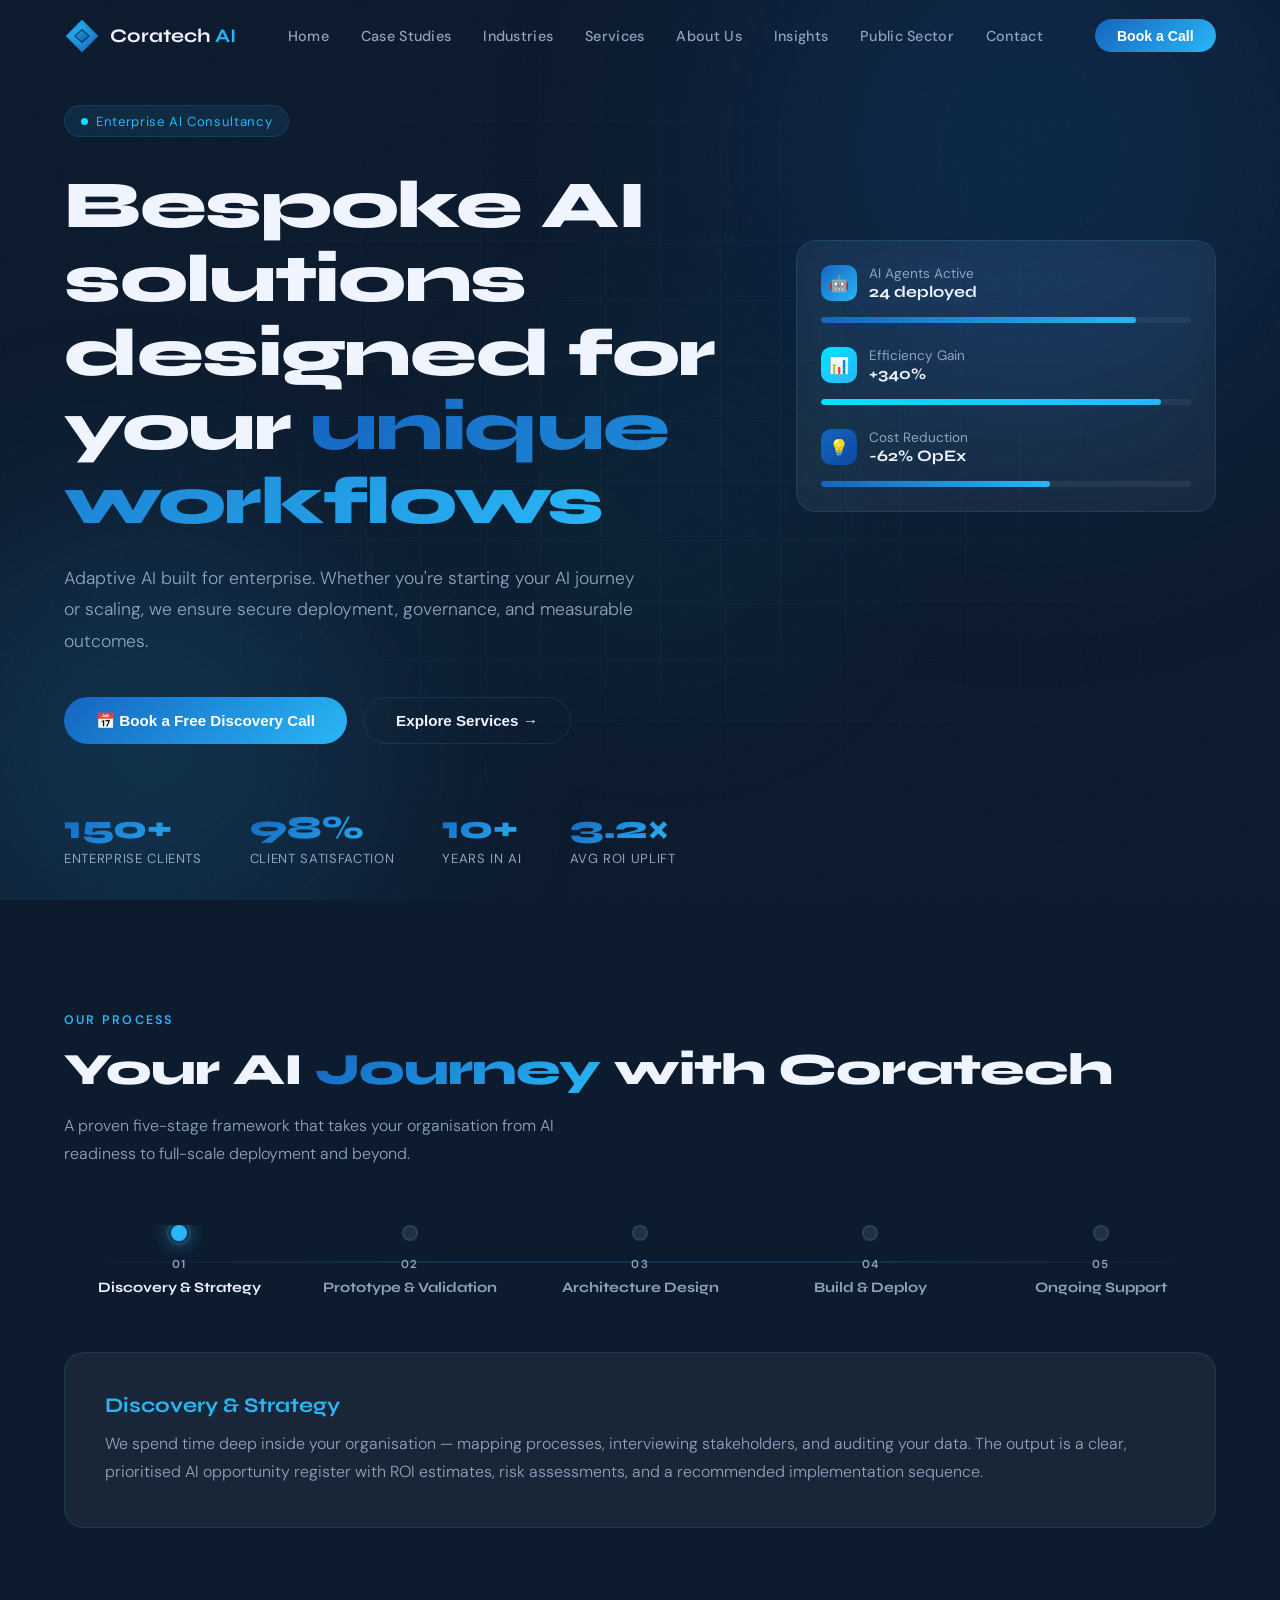
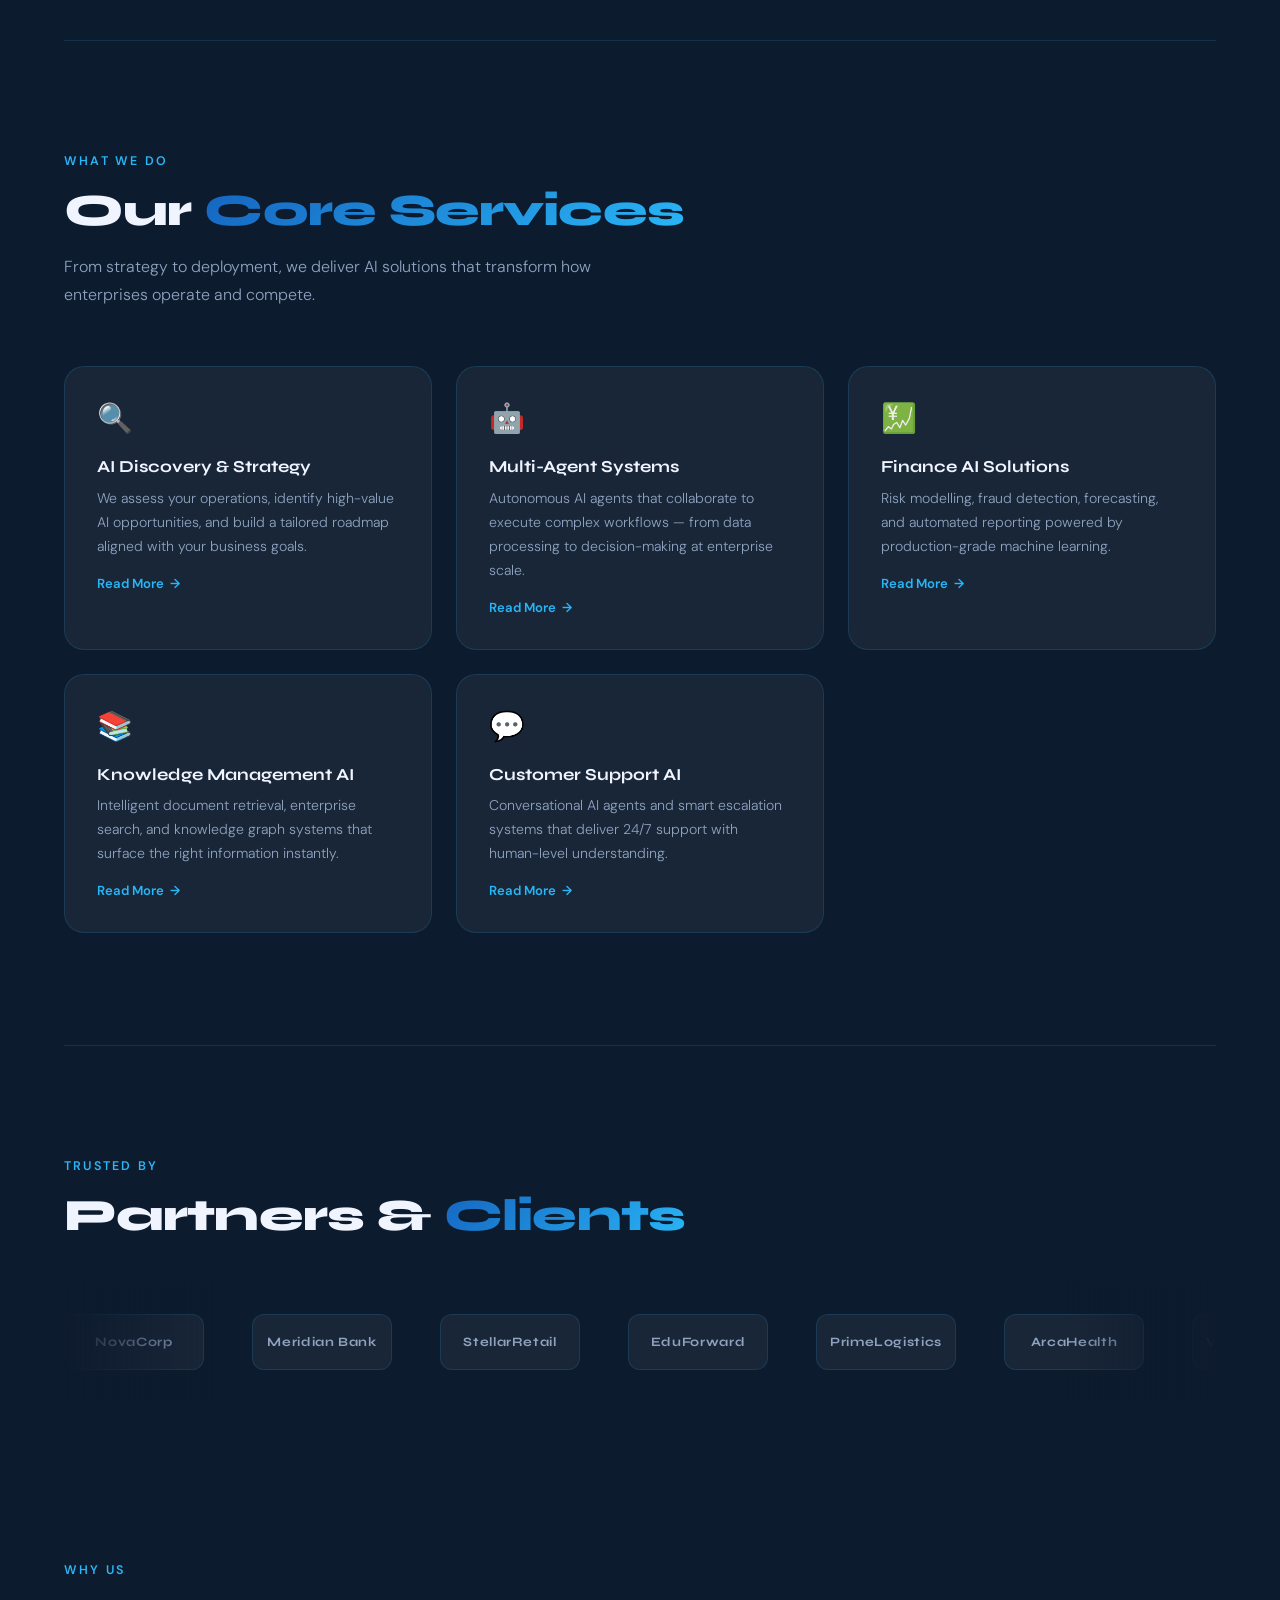
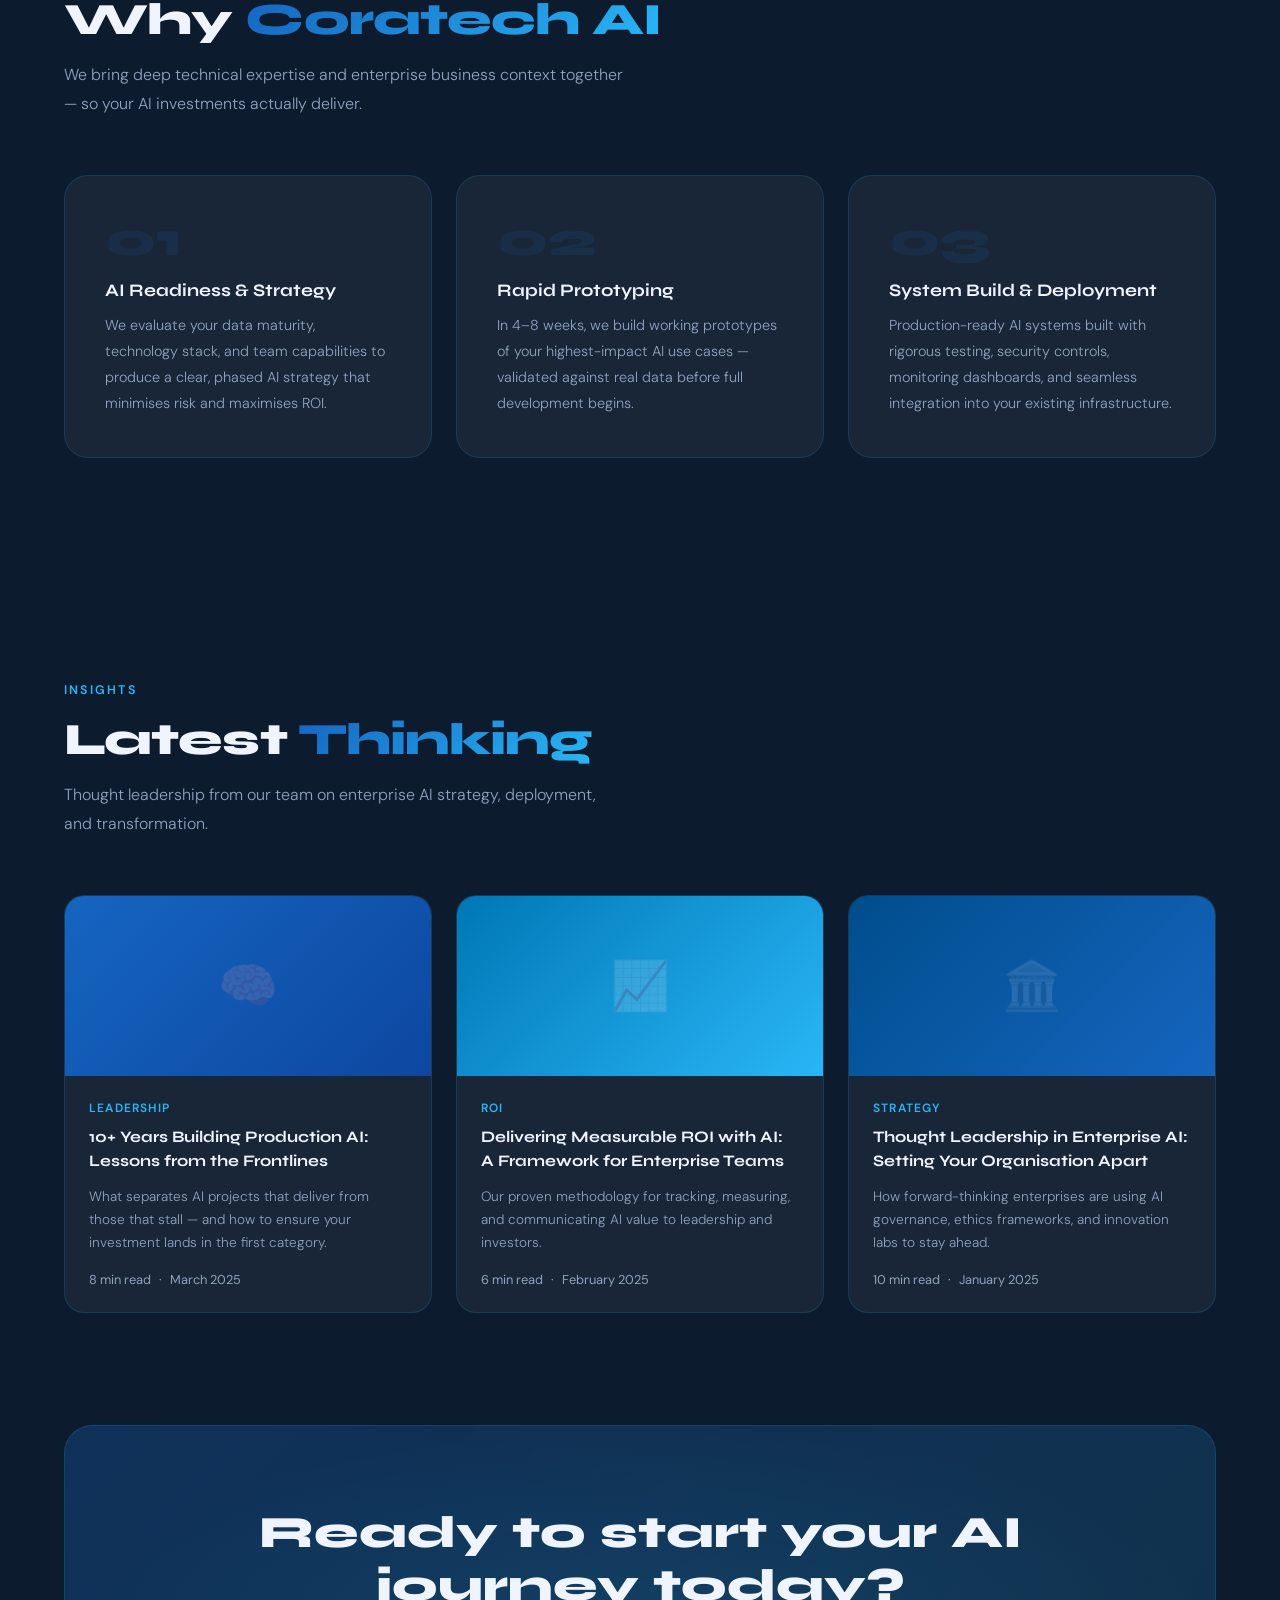
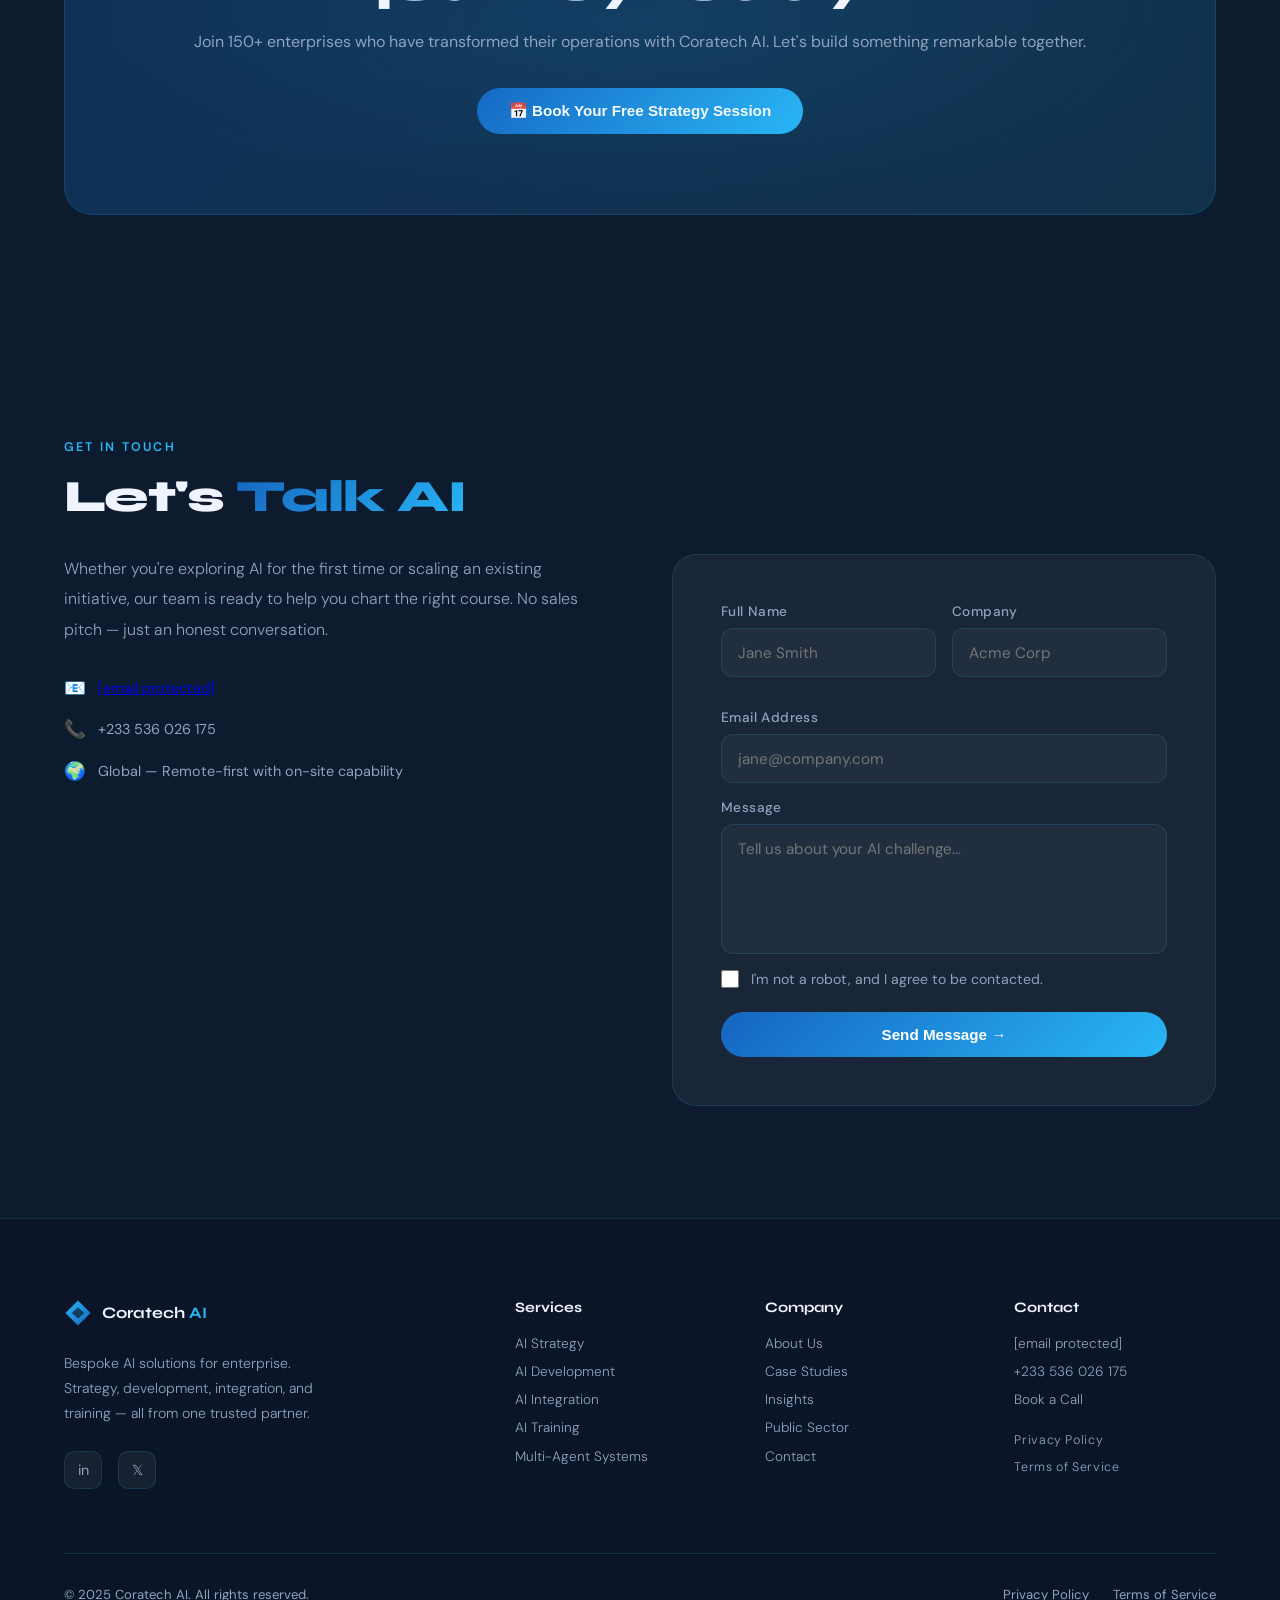
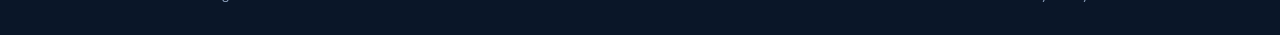
==== index.html @ 6e226aa5 "Add files via upload" ====
<!DOCTYPE html>
<html lang="en">
<head>
<meta charset="UTF-8"/>
<meta name="viewport" content="width=device-width, initial-scale=1.0"/>
<title>Coratech AI — Bespoke Enterprise AI Solutions</title>
<link rel="preconnect" href="https://fonts.googleapis.com"/>
<link href="https://fonts.googleapis.com/css2?family=Syne:wght@400;500;600;700;800&family=DM+Sans:wght@300;400;500;600&display=swap" rel="stylesheet"/>
<style>
:root{
  --navy:#0d1b2e;
  --navy2:#0a1628;
  --blue:#1565c0;
  --cyan:#29b6f6;
  --cyan2:#00e5ff;
  --white:#f0f4ff;
  --muted:#8fa3bf;
  --glass:rgba(255,255,255,0.05);
  --glass2:rgba(255,255,255,0.09);
  --border:rgba(41,182,246,0.15);
  --accent:#00e5ff;
  --grad:linear-gradient(135deg,#1565c0,#29b6f6);
}
*{margin:0;padding:0;box-sizing:border-box}
html{scroll-behavior:smooth}
body{background:var(--navy);color:var(--white);font-family:'DM Sans',sans-serif;overflow-x:hidden;}

/* NOISE OVERLAY */
body::before{content:'';position:fixed;inset:0;background-image:url("data:image/svg+xml,%3Csvg viewBox='0 0 256 256' xmlns='http://www.w3.org/2000/svg'%3E%3Cfilter id='noise'%3E%3CfeTurbulence type='fractalNoise' baseFrequency='0.9' numOctaves='4' stitchTiles='stitch'/%3E%3C/filter%3E%3Crect width='100%25' height='100%25' filter='url(%23noise)' opacity='0.03'/%3E%3C/svg%3E");pointer-events:none;z-index:0;opacity:.4}

/* NAV */
nav{position:fixed;top:0;left:0;right:0;z-index:1000;padding:0 5%;display:flex;align-items:center;justify-content:space-between;height:72px;transition:all .4s ease;border-bottom:1px solid transparent}
nav.scrolled{background:rgba(10,22,40,0.92);backdrop-filter:blur(20px);border-bottom-color:var(--border)}
.logo{display:flex;align-items:center;gap:10px;cursor:pointer;text-decoration:none}
.logo-diamond{width:36px;height:36px;position:relative}
.logo-diamond svg{width:100%;height:100%}
.logo-text{font-family:'Syne',sans-serif;font-size:1.2rem;font-weight:700;color:var(--white)}
.logo-text span{color:var(--cyan)}
.nav-links{display:flex;align-items:center;gap:2rem;list-style:none}
.nav-links a{color:var(--muted);text-decoration:none;font-size:.9rem;font-weight:500;letter-spacing:.02em;transition:color .2s;position:relative}
.nav-links a::after{content:'';position:absolute;bottom:-4px;left:0;width:0;height:1px;background:var(--cyan);transition:width .3s}
.nav-links a:hover{color:var(--white)}
.nav-links a:hover::after{width:100%}
.nav-cta{background:var(--grad);color:#fff;padding:.55rem 1.4rem;border-radius:100px;font-size:.88rem;font-weight:600;border:none;cursor:pointer;transition:all .3s;white-space:nowrap}
.nav-cta:hover{transform:translateY(-2px);box-shadow:0 8px 30px rgba(21,101,192,.5)}
.hamburger{display:none;flex-direction:column;gap:5px;cursor:pointer;padding:4px}
.hamburger span{display:block;width:22px;height:2px;background:var(--white);border-radius:2px;transition:.3s}
.mobile-menu{display:none;position:fixed;inset:0;background:var(--navy2);z-index:999;padding:100px 2rem 2rem;flex-direction:column;gap:1.5rem}
.mobile-menu.open{display:flex}
.mobile-menu a{color:var(--white);text-decoration:none;font-size:1.4rem;font-family:'Syne',sans-serif;font-weight:700;padding:.5rem 0;border-bottom:1px solid var(--border)}

/* PAGE SECTIONS */
.page{display:none;animation:fadeUp .5s ease forwards}
.page.active{display:block}
@keyframes fadeUp{from{opacity:0;transform:translateY(24px)}to{opacity:1;transform:translateY(0)}}

/* HERO */
.hero{min-height:100vh;display:flex;align-items:center;position:relative;overflow:hidden;padding:0 5%;padding-top:72px}
.hero-bg{position:absolute;inset:0;z-index:0}
.hero-orb{position:absolute;border-radius:50%;filter:blur(120px);opacity:.25;animation:drift 12s ease-in-out infinite alternate}
.hero-orb.o1{width:700px;height:700px;background:radial-gradient(circle,#1565c0,transparent);top:-200px;right:-100px;animation-delay:0s}
.hero-orb.o2{width:500px;height:500px;background:radial-gradient(circle,#29b6f6,transparent);bottom:-100px;left:-100px;animation-delay:-5s}
.hero-orb.o3{width:300px;height:300px;background:radial-gradient(circle,#00e5ff,transparent);top:40%;left:40%;animation-delay:-3s;opacity:.12}
@keyframes drift{0%{transform:translate(0,0) scale(1)}100%{transform:translate(30px,40px) scale(1.1)}}
.hero-grid{position:absolute;inset:0;background-image:linear-gradient(rgba(41,182,246,.04) 1px,transparent 1px),linear-gradient(90deg,rgba(41,182,246,.04) 1px,transparent 1px);background-size:60px 60px;mask-image:radial-gradient(ellipse at center,black 30%,transparent 80%)}
.hero-content{position:relative;z-index:1;max-width:760px}
.hero-badge{display:inline-flex;align-items:center;gap:.5rem;background:rgba(41,182,246,.1);border:1px solid var(--border);padding:.4rem 1rem;border-radius:100px;font-size:.82rem;color:var(--cyan);margin-bottom:2rem;letter-spacing:.05em}
.hero-badge-dot{width:7px;height:7px;background:var(--cyan2);border-radius:50%;animation:pulse 2s infinite}
@keyframes pulse{0%,100%{box-shadow:0 0 0 0 rgba(0,229,255,.4)}50%{box-shadow:0 0 0 6px rgba(0,229,255,0)}}
.hero h1{font-family:'Syne',sans-serif;font-size:clamp(2.4rem,5.5vw,4.2rem);font-weight:800;line-height:1.1;letter-spacing:-.02em;margin-bottom:1.5rem}
.hero h1 .hl{background:var(--grad);-webkit-background-clip:text;-webkit-text-fill-color:transparent;background-clip:text}
.hero p{font-size:1.1rem;color:var(--muted);line-height:1.8;max-width:580px;margin-bottom:2.5rem;font-weight:300}
.hero-btns{display:flex;gap:1rem;flex-wrap:wrap}
.btn-primary{background:var(--grad);color:#fff;padding:.85rem 2rem;border-radius:100px;font-size:.95rem;font-weight:600;border:none;cursor:pointer;transition:all .3s;display:inline-flex;align-items:center;gap:.5rem}
.btn-primary:hover{transform:translateY(-3px);box-shadow:0 12px 40px rgba(21,101,192,.5)}
.btn-secondary{background:transparent;color:var(--white);padding:.85rem 2rem;border-radius:100px;font-size:.95rem;font-weight:600;border:1px solid var(--border);cursor:pointer;transition:all .3s;display:inline-flex;align-items:center;gap:.5rem}
.btn-secondary:hover{background:var(--glass2);border-color:var(--cyan);transform:translateY(-3px)}
.hero-stats{display:flex;gap:3rem;margin-top:4rem;flex-wrap:wrap}
.stat{display:flex;flex-direction:column}
.stat-num{font-family:'Syne',sans-serif;font-size:2rem;font-weight:800;background:var(--grad);-webkit-background-clip:text;-webkit-text-fill-color:transparent;background-clip:text}
.stat-label{font-size:.82rem;color:var(--muted);letter-spacing:.05em;margin-top:.2rem}
.hero-visual{position:absolute;right:5%;top:50%;transform:translateY(-50%);width:420px;height:420px;z-index:1;display:none}
@media(min-width:1100px){.hero-visual{display:block}}
.hero-card{background:var(--glass);backdrop-filter:blur(20px);border:1px solid var(--border);border-radius:20px;padding:1.5rem;animation:float 6s ease-in-out infinite}
@keyframes float{0%,100%{transform:translateY(0)}50%{transform:translateY(-15px)}}
.hc-row{display:flex;align-items:center;gap:.75rem;margin-bottom:1rem}
.hc-icon{width:36px;height:36px;background:var(--grad);border-radius:10px;display:flex;align-items:center;justify-content:center;font-size:1rem;flex-shrink:0}
.hc-label{font-size:.85rem;color:var(--muted)}
.hc-value{font-family:'Syne',sans-serif;font-weight:700;font-size:1rem;color:var(--white)}
.hc-bar-wrap{background:rgba(255,255,255,.06);border-radius:100px;height:6px;margin-top:.5rem;overflow:hidden}
.hc-bar{height:100%;border-radius:100px;background:var(--grad);animation:barFill 2s ease forwards}
@keyframes barFill{from{width:0}to{width:var(--w)}}

/* SECTIONS */
section{padding:7rem 5%;position:relative;z-index:1}
.section-label{font-size:.78rem;letter-spacing:.18em;color:var(--cyan);text-transform:uppercase;margin-bottom:1rem;font-weight:600}
.section-title{font-family:'Syne',sans-serif;font-size:clamp(1.8rem,3.5vw,2.8rem);font-weight:800;letter-spacing:-.02em;line-height:1.15;margin-bottom:1rem}
.section-sub{color:var(--muted);font-size:1rem;max-width:560px;line-height:1.8;margin-bottom:3.5rem;font-weight:300}
.section-title .hl{background:var(--grad);-webkit-background-clip:text;-webkit-text-fill-color:transparent;background-clip:text}

/* ROADMAP */
.roadmap{overflow:hidden}
.roadmap-track{display:flex;gap:0;position:relative;overflow-x:auto;padding-bottom:1rem;scrollbar-width:none}
.roadmap-track::-webkit-scrollbar{display:none}
.roadmap-track::before{content:'';position:absolute;top:36px;left:0;right:0;height:2px;background:linear-gradient(90deg,transparent,var(--border),var(--border),transparent);z-index:0}
.rm-step{flex:1;min-width:180px;display:flex;flex-direction:column;align-items:center;cursor:pointer;position:relative;z-index:1;padding:0 .5rem}
.rm-dot{width:16px;height:16px;border-radius:50%;background:var(--glass2);border:2px solid var(--border);margin-bottom:1rem;transition:all .3s;position:relative}
.rm-dot::after{content:'';position:absolute;inset:-6px;border-radius:50%;border:1px solid transparent;transition:.3s}
.rm-step.active .rm-dot{background:var(--cyan);border-color:var(--cyan);box-shadow:0 0 20px var(--cyan)}
.rm-step.active .rm-dot::after{border-color:rgba(41,182,246,.3)}
.rm-num{font-size:.72rem;color:var(--muted);letter-spacing:.1em;margin-bottom:.4rem;font-weight:600}
.rm-title{font-family:'Syne',sans-serif;font-weight:700;font-size:.9rem;text-align:center;color:var(--muted);transition:.3s}
.rm-step.active .rm-title,.rm-step:hover .rm-title{color:var(--white)}
.rm-content{background:var(--glass);border:1px solid var(--border);border-radius:20px;padding:2.5rem;margin-top:2.5rem;backdrop-filter:blur(10px);animation:fadeUp .4s ease}
.rm-content h3{font-family:'Syne',sans-serif;font-size:1.3rem;font-weight:700;margin-bottom:.75rem;color:var(--cyan)}
.rm-content p{color:var(--muted);line-height:1.8;font-weight:300}

/* SERVICES GRID */
.services-grid{display:grid;grid-template-columns:repeat(auto-fill,minmax(280px,1fr));gap:1.5rem}
.svc-card{background:var(--glass);border:1px solid var(--border);border-radius:20px;padding:2rem;cursor:pointer;transition:all .4s;position:relative;overflow:hidden}
.svc-card::before{content:'';position:absolute;inset:0;background:var(--grad);opacity:0;transition:.4s;border-radius:20px}
.svc-card:hover{transform:translateY(-6px);border-color:var(--cyan)}
.svc-card:hover::before{opacity:.06}
.svc-icon{font-size:1.8rem;margin-bottom:1.2rem;display:block;position:relative;z-index:1}
.svc-card h3{font-family:'Syne',sans-serif;font-size:1.05rem;font-weight:700;margin-bottom:.6rem;position:relative;z-index:1}
.svc-card p{color:var(--muted);font-size:.88rem;line-height:1.7;position:relative;z-index:1;font-weight:300}
.svc-link{display:inline-flex;align-items:center;gap:.4rem;color:var(--cyan);font-size:.82rem;font-weight:600;margin-top:1rem;position:relative;z-index:1;cursor:pointer;transition:.2s}
.svc-link:hover{gap:.7rem}

/* CLIENTS SLIDER */
.clients-wrap{overflow:hidden;position:relative;padding:2rem 0}
.clients-wrap::before,.clients-wrap::after{content:'';position:absolute;top:0;bottom:0;width:150px;z-index:2}
.clients-wrap::before{left:0;background:linear-gradient(90deg,var(--navy),transparent)}
.clients-wrap::after{right:0;background:linear-gradient(-90deg,var(--navy),transparent)}
.clients-track{display:flex;gap:3rem;animation:slide 25s linear infinite;width:max-content}
.clients-track:hover{animation-play-state:paused}
.client-logo{display:flex;align-items:center;justify-content:center;width:140px;height:56px;background:var(--glass);border:1px solid var(--border);border-radius:12px;font-family:'Syne',sans-serif;font-size:.8rem;font-weight:700;color:var(--muted);letter-spacing:.05em;flex-shrink:0;transition:.3s;white-space:nowrap;padding:0 1rem}
.client-logo:hover{border-color:var(--cyan);color:var(--white)}
@keyframes slide{from{transform:translateX(0)}to{transform:translateX(-50%)}}

/* CARDS GRID */
.why-grid{display:grid;grid-template-columns:repeat(auto-fill,minmax(300px,1fr));gap:1.5rem}
.why-card{background:var(--glass);border:1px solid var(--border);border-radius:24px;padding:2.5rem;transition:all .4s;cursor:pointer;position:relative}
.why-card::after{content:'';position:absolute;bottom:0;left:2.5rem;right:2.5rem;height:2px;background:var(--grad);opacity:0;transition:.4s;border-radius:100px}
.why-card:hover{transform:translateY(-6px);border-color:rgba(41,182,246,.3)}
.why-card:hover::after{opacity:1}
.wc-num{font-family:'Syne',sans-serif;font-size:3rem;font-weight:800;opacity:.1;line-height:1;margin-bottom:1rem;background:var(--grad);-webkit-background-clip:text;-webkit-text-fill-color:transparent;background-clip:text}
.why-card h3{font-family:'Syne',sans-serif;font-size:1.1rem;font-weight:700;margin-bottom:.75rem}
.why-card p{color:var(--muted);font-size:.9rem;line-height:1.8;font-weight:300}

/* BLOG */
.blog-grid{display:grid;grid-template-columns:repeat(auto-fill,minmax(300px,1fr));gap:1.5rem}
.blog-card{background:var(--glass);border:1px solid var(--border);border-radius:20px;overflow:hidden;cursor:pointer;transition:all .4s}
.blog-card:hover{transform:translateY(-6px);border-color:rgba(41,182,246,.3)}
.blog-img{height:180px;background:var(--grad);position:relative;overflow:hidden}
.blog-img-overlay{position:absolute;inset:0;display:flex;align-items:center;justify-content:center;font-size:3rem;opacity:.15}
.blog-body{padding:1.5rem}
.blog-tag{font-size:.75rem;color:var(--cyan);letter-spacing:.1em;text-transform:uppercase;font-weight:600;margin-bottom:.6rem;display:block}
.blog-card h3{font-family:'Syne',sans-serif;font-size:1rem;font-weight:700;line-height:1.5;margin-bottom:.75rem}
.blog-card p{color:var(--muted);font-size:.85rem;line-height:1.7;font-weight:300}
.blog-meta{display:flex;align-items:center;gap:.5rem;margin-top:1rem;font-size:.8rem;color:var(--muted)}

/* CTA BAND */
.cta-band{background:linear-gradient(135deg,rgba(21,101,192,.3),rgba(41,182,246,.15));border:1px solid var(--border);border-radius:28px;padding:5rem 4rem;text-align:center;position:relative;overflow:hidden;margin:0 5% 7rem}
.cta-band::before{content:'';position:absolute;inset:0;background:radial-gradient(ellipse at 50% 50%,rgba(41,182,246,.1),transparent 70%)}
.cta-band h2{font-family:'Syne',sans-serif;font-size:clamp(1.8rem,3.5vw,2.8rem);font-weight:800;margin-bottom:1rem;position:relative;z-index:1}
.cta-band p{color:var(--muted);margin-bottom:2rem;font-size:1rem;line-height:1.8;position:relative;z-index:1}

/* CONTACT FORM */
.form-wrap{background:var(--glass);border:1px solid var(--border);border-radius:24px;padding:3rem;backdrop-filter:blur(10px);max-width:640px}
.form-row{display:grid;grid-template-columns:1fr 1fr;gap:1rem;margin-bottom:1rem}
.form-group{display:flex;flex-direction:column;gap:.5rem;margin-bottom:1rem}
.form-group label{font-size:.85rem;color:var(--muted);font-weight:500;letter-spacing:.03em}
.form-group input,.form-group textarea,.form-group select{background:rgba(255,255,255,.04);border:1px solid var(--border);border-radius:12px;padding:.85rem 1rem;color:var(--white);font-family:'DM Sans',sans-serif;font-size:.95rem;transition:.3s;outline:none;resize:none}
.form-group input:focus,.form-group textarea:focus,.form-group select:focus{border-color:var(--cyan);background:rgba(41,182,246,.05);box-shadow:0 0 0 4px rgba(41,182,246,.08)}
.form-group textarea{min-height:130px}
.checkbox-row{display:flex;align-items:center;gap:.75rem;margin-bottom:1.5rem}
.checkbox-row input{width:18px;height:18px;accent-color:var(--cyan);cursor:pointer}
.checkbox-row label{font-size:.88rem;color:var(--muted);cursor:pointer}
.form-success{display:none;background:rgba(0,229,255,.1);border:1px solid var(--cyan2);border-radius:12px;padding:1.5rem;text-align:center;color:var(--cyan2);font-weight:600;margin-top:1rem;animation:fadeUp .4s ease}

/* MODAL */
.modal-overlay{position:fixed;inset:0;background:rgba(0,0,0,.75);backdrop-filter:blur(8px);z-index:2000;display:none;align-items:center;justify-content:center;padding:1rem}
.modal-overlay.open{display:flex}
.modal{background:var(--navy2);border:1px solid var(--border);border-radius:28px;padding:3rem;max-width:520px;width:100%;position:relative;max-height:90vh;overflow-y:auto}
.modal-close{position:absolute;top:1.5rem;right:1.5rem;background:var(--glass);border:1px solid var(--border);width:36px;height:36px;border-radius:50%;display:flex;align-items:center;justify-content:center;cursor:pointer;font-size:1.1rem;color:var(--muted);transition:.2s}
.modal-close:hover{color:var(--white);border-color:var(--cyan)}
.modal h2{font-family:'Syne',sans-serif;font-size:1.6rem;font-weight:800;margin-bottom:.5rem}
.modal p{color:var(--muted);font-size:.9rem;margin-bottom:2rem;line-height:1.7}
.booking-types{display:grid;grid-template-columns:repeat(3,1fr);gap:.75rem;margin-bottom:2rem}
.booking-type{background:var(--glass);border:1px solid var(--border);border-radius:14px;padding:1.2rem;cursor:pointer;text-align:center;transition:.3s}
.booking-type.selected{border-color:var(--cyan);background:rgba(41,182,246,.1)}
.booking-type h4{font-family:'Syne',sans-serif;font-size:.85rem;font-weight:700;margin-bottom:.3rem}
.booking-type span{font-size:.75rem;color:var(--cyan);font-weight:600}
.cal-grid{display:grid;grid-template-columns:repeat(7,1fr);gap:.4rem;margin-bottom:1.5rem}
.cal-day-name{font-size:.72rem;color:var(--muted);text-align:center;padding:.3rem;letter-spacing:.05em;font-weight:600}
.cal-day{width:100%;aspect-ratio:1;border-radius:8px;background:var(--glass);border:1px solid transparent;display:flex;align-items:center;justify-content:center;font-size:.82rem;cursor:pointer;transition:.3s;font-weight:500}
.cal-day:not(.empty):hover{border-color:var(--cyan);color:var(--cyan)}
.cal-day.selected{background:var(--cyan);color:var(--navy);font-weight:700;border-color:var(--cyan)}
.cal-day.empty{background:transparent;cursor:default}
.cal-day.past{opacity:.25;cursor:not-allowed}
.time-slots{display:grid;grid-template-columns:repeat(3,1fr);gap:.5rem;margin-bottom:1.5rem}
.time-slot{background:var(--glass);border:1px solid var(--border);border-radius:8px;padding:.6rem;text-align:center;font-size:.82rem;cursor:pointer;transition:.3s;font-weight:500}
.time-slot:hover{border-color:var(--cyan);color:var(--cyan)}
.time-slot.selected{background:var(--cyan);color:var(--navy);font-weight:700;border-color:var(--cyan)}
.booking-confirm{display:none;text-align:center;padding:2rem 0}
.booking-confirm .check{font-size:3.5rem;margin-bottom:1rem}
.booking-confirm h3{font-family:'Syne',sans-serif;font-size:1.4rem;font-weight:800;margin-bottom:.75rem;color:var(--cyan)}
.booking-confirm p{color:var(--muted);line-height:1.8;font-size:.9rem}

/* FOOTER */
footer{background:var(--navy2);border-top:1px solid var(--border);padding:5rem 5% 2rem}
.footer-grid{display:grid;grid-template-columns:2fr 1fr 1fr 1fr;gap:3rem;margin-bottom:4rem}
.footer-brand p{color:var(--muted);font-size:.88rem;line-height:1.8;margin-top:1rem;max-width:280px;font-weight:300}
.footer-col h4{font-family:'Syne',sans-serif;font-size:.9rem;font-weight:700;margin-bottom:1.2rem;color:var(--white)}
.footer-col a{display:block;color:var(--muted);text-decoration:none;font-size:.85rem;margin-bottom:.7rem;transition:.2s;font-weight:300}
.footer-col a:hover{color:var(--cyan)}
.footer-bottom{border-top:1px solid var(--border);padding-top:2rem;display:flex;justify-content:space-between;align-items:center;flex-wrap:wrap;gap:1rem}
.footer-bottom p{color:var(--muted);font-size:.82rem}
.social-links{display:flex;gap:1rem}
.social-link{width:38px;height:38px;background:var(--glass);border:1px solid var(--border);border-radius:10px;display:flex;align-items:center;justify-content:center;color:var(--muted);text-decoration:none;font-size:.9rem;transition:.3s}
.social-link:hover{border-color:var(--cyan);color:var(--cyan);transform:translateY(-3px)}

/* PAGE HEADERS */
.page-header{padding:9rem 5% 5rem;position:relative;overflow:hidden;border-bottom:1px solid var(--border)}
.page-header::before{content:'';position:absolute;inset:0;background:radial-gradient(ellipse at top left,rgba(21,101,192,.25),transparent 60%)}
.page-header h1{font-family:'Syne',sans-serif;font-size:clamp(2rem,5vw,3.5rem);font-weight:800;letter-spacing:-.02em;position:relative;z-index:1;margin-bottom:1rem}
.page-header p{color:var(--muted);font-size:1.05rem;line-height:1.8;max-width:580px;position:relative;z-index:1;font-weight:300}

/* INDUSTRIES */
.industries-grid{display:grid;grid-template-columns:repeat(auto-fill,minmax(260px,1fr));gap:1.5rem;padding:5rem 5%}
.industry-card{background:var(--glass);border:1px solid var(--border);border-radius:20px;padding:2rem;cursor:pointer;transition:.4s;position:relative;overflow:hidden}
.industry-card:hover{transform:translateY(-6px);border-color:rgba(41,182,246,.35)}
.industry-card .ind-icon{font-size:2.2rem;margin-bottom:1rem;display:block}
.industry-card h3{font-family:'Syne',sans-serif;font-size:1rem;font-weight:700;margin-bottom:.5rem}
.industry-card p{color:var(--muted);font-size:.85rem;line-height:1.6;font-weight:300}
.industry-detail{padding:0 5% 5rem;display:none;animation:fadeUp .4s ease}
.industry-detail.active{display:block}
.industry-detail h2{font-family:'Syne',sans-serif;font-size:clamp(1.6rem,3vw,2.2rem);font-weight:800;margin-bottom:1.5rem}
.use-cases{display:grid;grid-template-columns:repeat(auto-fill,minmax(240px,1fr));gap:1rem;margin-bottom:2.5rem}
.use-case{background:var(--glass);border:1px solid var(--border);border-radius:14px;padding:1.5rem}
.use-case h4{font-family:'Syne',sans-serif;font-size:.9rem;font-weight:700;margin-bottom:.5rem;color:var(--cyan)}
.use-case p{color:var(--muted);font-size:.82rem;line-height:1.6;font-weight:300}
.benefits{display:grid;grid-template-columns:repeat(3,1fr);gap:1rem;margin-top:2rem}
.benefit{background:rgba(41,182,246,.07);border:1px solid var(--border);border-radius:14px;padding:1.5rem;text-align:center}
.benefit .b-icon{font-size:1.5rem;margin-bottom:.6rem}
.benefit h4{font-family:'Syne',sans-serif;font-size:.88rem;font-weight:700;margin-bottom:.4rem}
.benefit p{color:var(--muted);font-size:.8rem;font-weight:300}

/* CASE STUDIES */
.cs-list{padding:5rem 5%}
.cs-card{background:var(--glass);border:1px solid var(--border);border-radius:24px;padding:3rem;margin-bottom:2rem;transition:.4s}
.cs-card:hover{border-color:rgba(41,182,246,.3);transform:translateX(4px)}
.cs-num{font-family:'Syne',sans-serif;font-size:.8rem;color:var(--cyan);font-weight:600;letter-spacing:.15em;text-transform:uppercase;margin-bottom:1rem;display:block}
.cs-card h3{font-family:'Syne',sans-serif;font-size:1.4rem;font-weight:800;margin-bottom:2rem}
.cs-sections{display:grid;grid-template-columns:repeat(3,1fr);gap:2rem}
.cs-section h4{font-size:.78rem;color:var(--cyan);letter-spacing:.15em;text-transform:uppercase;font-weight:600;margin-bottom:.5rem}
.cs-section p{color:var(--muted);font-size:.88rem;line-height:1.7;font-weight:300}
.cs-result{font-family:'Syne',sans-serif;font-size:1rem;font-weight:700;color:var(--white)}

/* SERVICES PAGE */
.services-list{padding:5rem 5%}
.service-detail{background:var(--glass);border:1px solid var(--border);border-radius:24px;padding:3rem;margin-bottom:2rem;transition:.4s;display:grid;grid-template-columns:1fr 1fr;gap:3rem;align-items:start}
.service-detail:hover{border-color:rgba(41,182,246,.3)}
.service-detail-left .sd-num{font-size:.8rem;color:var(--cyan);letter-spacing:.15em;font-weight:600;display:block;margin-bottom:.75rem}
.service-detail-left h3{font-family:'Syne',sans-serif;font-size:1.6rem;font-weight:800;margin-bottom:1rem}
.service-detail-left p{color:var(--muted);font-size:.9rem;line-height:1.8;font-weight:300}
.service-features{list-style:none;display:flex;flex-direction:column;gap:.75rem}
.service-features li{display:flex;align-items:flex-start;gap:.75rem;color:var(--muted);font-size:.88rem;font-weight:300}
.service-features li::before{content:'→';color:var(--cyan);flex-shrink:0;font-size:.9rem;margin-top:.05rem}

/* ABOUT */
.about-content{padding:5rem 5%}
.about-grid{display:grid;grid-template-columns:1fr 1fr;gap:5rem;margin-bottom:5rem}
.about-grid p{color:var(--muted);line-height:1.9;font-size:.95rem;font-weight:300;margin-bottom:1.5rem}
.mission-vision{display:grid;grid-template-columns:1fr 1fr;gap:1.5rem;margin-bottom:3rem}
.mv-card{background:var(--glass);border:1px solid var(--border);border-radius:20px;padding:2.5rem}
.mv-card h3{font-family:'Syne',sans-serif;font-size:1.1rem;font-weight:700;margin-bottom:.75rem;color:var(--cyan)}
.mv-card p{color:var(--muted);font-size:.9rem;line-height:1.8;font-weight:300}
.team-grid{display:grid;grid-template-columns:repeat(auto-fill,minmax(220px,1fr));gap:1.5rem}
.team-card{background:var(--glass);border:1px solid var(--border);border-radius:20px;padding:2rem;text-align:center;transition:.4s}
.team-card:hover{transform:translateY(-6px);border-color:rgba(41,182,246,.3)}
.team-avatar{width:72px;height:72px;border-radius:50%;background:var(--grad);margin:0 auto 1rem;display:flex;align-items:center;justify-content:center;font-family:'Syne',sans-serif;font-size:1.3rem;font-weight:800}
.team-card h4{font-family:'Syne',sans-serif;font-size:.95rem;font-weight:700;margin-bottom:.25rem}
.team-card span{font-size:.8rem;color:var(--cyan);font-weight:500}

/* INSIGHTS PAGE */
.insights-content{padding:5rem 5%}
.insight-card{background:var(--glass);border:1px solid var(--border);border-radius:20px;overflow:hidden;cursor:pointer;transition:.4s;display:grid;grid-template-columns:300px 1fr;margin-bottom:2rem;align-items:stretch}
.insight-card:hover{border-color:rgba(41,182,246,.3);transform:translateX(4px)}
.insight-img{background:var(--grad);display:flex;align-items:center;justify-content:center;font-size:3.5rem;opacity:.4;min-height:160px}
.insight-body{padding:2rem}
.insight-body .tag{font-size:.75rem;color:var(--cyan);letter-spacing:.1em;text-transform:uppercase;font-weight:600;margin-bottom:.6rem;display:block}
.insight-body h3{font-family:'Syne',sans-serif;font-size:1.2rem;font-weight:700;margin-bottom:.75rem}
.insight-body p{color:var(--muted);font-size:.88rem;line-height:1.7;font-weight:300}
.insight-meta{display:flex;align-items:center;gap:1.5rem;margin-top:1.5rem;font-size:.82rem;color:var(--muted)}

/* PUBLIC SECTOR */
.ps-content{padding:5rem 5%}
.ps-grid{display:grid;grid-template-columns:repeat(auto-fill,minmax(280px,1fr));gap:1.5rem;margin-bottom:4rem}
.ps-card{background:var(--glass);border:1px solid var(--border);border-radius:20px;padding:2rem;transition:.4s}
.ps-card:hover{border-color:rgba(41,182,246,.3);transform:translateY(-6px)}
.ps-card .ps-icon{font-size:1.8rem;margin-bottom:1rem}
.ps-card h3{font-family:'Syne',sans-serif;font-size:1rem;font-weight:700;margin-bottom:.6rem}
.ps-card p{color:var(--muted);font-size:.85rem;line-height:1.7;font-weight:300}

/* SCROLL ANIMATIONS */
.fade-in{opacity:0;transform:translateY(30px);transition:opacity .7s ease,transform .7s ease}
.fade-in.visible{opacity:1;transform:translateY(0)}
.fade-in-left{opacity:0;transform:translateX(-30px);transition:opacity .7s ease,transform .7s ease}
.fade-in-left.visible{opacity:1;transform:translateX(0)}
.stagger-1{transition-delay:.1s}
.stagger-2{transition-delay:.2s}
.stagger-3{transition-delay:.3s}
.stagger-4{transition-delay:.4s}
.stagger-5{transition-delay:.5s}

/* DIVIDER */
.divider{height:1px;background:var(--border);margin:0 5%}

/* BACK BUTTON */
.back-btn{display:inline-flex;align-items:center;gap:.5rem;color:var(--cyan);font-size:.9rem;font-weight:600;cursor:pointer;margin:3rem 5% 0;transition:.2s;background:none;border:none}
.back-btn:hover{gap:.8rem}

/* RESPONSIVE */
@media(max-width:900px){
  .footer-grid{grid-template-columns:1fr 1fr}
  .form-row{grid-template-columns:1fr}
  .cs-sections{grid-template-columns:1fr}
  .service-detail{grid-template-columns:1fr}
  .about-grid{grid-template-columns:1fr}
  .insight-card{grid-template-columns:1fr}
  .benefits{grid-template-columns:1fr 1fr}
  .booking-types{grid-template-columns:1fr}
  .mission-vision{grid-template-columns:1fr}
}
@media(max-width:700px){
  nav .nav-links,.nav-cta{display:none}
  .hamburger{display:flex}
  .hero h1{font-size:2rem}
  .hero-stats{gap:1.5rem}
  .footer-grid{grid-template-columns:1fr}
  .benefits{grid-template-columns:1fr}
  section{padding:4rem 5%}
}
</style>
</head>
<body>



<!-- NAV -->
<nav id="mainNav">
  <a class="logo" onclick="showPage('home')">
    <div class="logo-diamond">
      <svg viewBox="0 0 40 40" fill="none" xmlns="http://www.w3.org/2000/svg">
        <defs>
          <linearGradient id="dg" x1="0%" y1="0%" x2="100%" y2="100%">
            <stop offset="0%" style="stop-color:#29b6f6;stop-opacity:1"/>
            <stop offset="100%" style="stop-color:#1565c0;stop-opacity:1"/>
          </linearGradient>
          <linearGradient id="dg2" x1="0%" y1="0%" x2="100%" y2="100%">
            <stop offset="0%" style="stop-color:#00e5ff;stop-opacity:0.6"/>
            <stop offset="100%" style="stop-color:#29b6f6;stop-opacity:0.1"/>
          </linearGradient>
        </defs>
        <path d="M20 2L38 20L20 38L2 20Z" fill="url(#dg)" stroke="rgba(41,182,246,0.4)" stroke-width="0.5"/>
        <path d="M20 7L34 20L20 33L6 20Z" fill="url(#dg2)" opacity="0.5"/>
        <path d="M20 12L29 20L20 28L11 20Z" fill="#0d1b2e" opacity="0.7"/>
        <path d="M20 14L27 20L20 26L13 20Z" fill="url(#dg)" opacity="0.8"/>
      </svg>
    </div>
    <span class="logo-text">Coratech <span>AI</span></span>
  </a>
  <ul class="nav-links">
    <li><a href="#" onclick="showPage('home');return false">Home</a></li>
    <li><a href="#" onclick="showPage('case-studies');return false">Case Studies</a></li>
    <li><a href="#" onclick="showPage('industries');return false">Industries</a></li>
    <li><a href="#" onclick="showPage('services');return false">Services</a></li>
    <li><a href="#" onclick="showPage('about');return false">About Us</a></li>
    <li><a href="#" onclick="showPage('insights');return false">Insights</a></li>
    <li><a href="#" onclick="showPage('public-sector');return false">Public Sector</a></li>
    <li><a href="#" onclick="showPage('contact');return false">Contact</a></li>
  </ul>
  <button class="nav-cta" onclick="openBooking()">Book a Call</button>
  <div class="hamburger" onclick="toggleMenu()">
    <span></span><span></span><span></span>
  </div>
</nav>

<!-- MOBILE MENU -->
<div class="mobile-menu" id="mobileMenu">
  <a href="#" onclick="showPage('home');toggleMenu();return false">Home</a>
  <a href="#" onclick="showPage('case-studies');toggleMenu();return false">Case Studies</a>
  <a href="#" onclick="showPage('industries');toggleMenu();return false">Industries</a>
  <a href="#" onclick="showPage('services');toggleMenu();return false">Services</a>
  <a href="#" onclick="showPage('about');toggleMenu();return false">About Us</a>
  <a href="#" onclick="showPage('insights');toggleMenu();return false">Insights</a>
  <a href="#" onclick="showPage('public-sector');toggleMenu();return false">Public Sector</a>
  <a href="#" onclick="showPage('contact');toggleMenu();return false">Contact</a>
  <button class="btn-primary" style="margin-top:1rem" onclick="openBooking();toggleMenu()">Book a Discovery Call</button>
</div>

<!-- ===================== HOME PAGE ===================== -->
<div id="page-home" class="page active">

  <!-- HERO -->
  <section class="hero">
    <div class="hero-bg">
      <div class="hero-orb o1"></div>
      <div class="hero-orb o2"></div>
      <div class="hero-orb o3"></div>
      <div class="hero-grid"></div>
    </div>
    <div class="hero-content">
      <div class="hero-badge"><span class="hero-badge-dot"></span> Enterprise AI Consultancy</div>
      <h1>Bespoke AI solutions designed for your <span class="hl">unique workflows</span></h1>
      <p>Adaptive AI built for enterprise. Whether you're starting your AI journey or scaling, we ensure secure deployment, governance, and measurable outcomes.</p>
      <div class="hero-btns">
        <button class="btn-primary" onclick="openBooking()">📅 Book a Free Discovery Call</button>
        <button class="btn-secondary" onclick="showPage('services')">Explore Services →</button>
      </div>
      <div class="hero-stats">
        <div class="stat"><span class="stat-num">150+</span><span class="stat-label">ENTERPRISE CLIENTS</span></div>
        <div class="stat"><span class="stat-num">98%</span><span class="stat-label">CLIENT SATISFACTION</span></div>
        <div class="stat"><span class="stat-num">10+</span><span class="stat-label">YEARS IN AI</span></div>
        <div class="stat"><span class="stat-num">3.2×</span><span class="stat-label">AVG ROI UPLIFT</span></div>
      </div>
    </div>
    <div class="hero-visual">
      <div class="hero-card">
        <div class="hc-row">
          <div class="hc-icon">🤖</div>
          <div><div class="hc-label">AI Agents Active</div><div class="hc-value">24 deployed</div></div>
        </div>
        <div class="hc-bar-wrap"><div class="hc-bar" style="--w:85%"></div></div>
        <div style="margin-top:1.5rem">
          <div class="hc-row">
            <div class="hc-icon" style="background:linear-gradient(135deg,#00e5ff,#29b6f6)">📊</div>
            <div><div class="hc-label">Efficiency Gain</div><div class="hc-value">+340%</div></div>
          </div>
          <div class="hc-bar-wrap"><div class="hc-bar" style="--w:92%;background:linear-gradient(90deg,#00e5ff,#29b6f6)"></div></div>
        </div>
        <div style="margin-top:1.5rem">
          <div class="hc-row">
            <div class="hc-icon" style="background:linear-gradient(135deg,#1565c0,#0d47a1)">💡</div>
            <div><div class="hc-label">Cost Reduction</div><div class="hc-value">-62% OpEx</div></div>
          </div>
          <div class="hc-bar-wrap"><div class="hc-bar" style="--w:62%;background:linear-gradient(90deg,#1565c0,#29b6f6)"></div></div>
        </div>
      </div>
    </div>
  </section>

  <!-- AI ROADMAP -->
  <section class="roadmap fade-in">
    <div class="section-label">Our Process</div>
    <h2 class="section-title">Your AI <span class="hl">Journey</span> with Coratech</h2>
    <p class="section-sub">A proven five-stage framework that takes your organisation from AI readiness to full-scale deployment and beyond.</p>
    <div class="roadmap-track" id="roadmapTrack">
      <div class="rm-step active" onclick="selectStage(0)">
        <div class="rm-dot"></div>
        <div class="rm-num">01</div>
        <div class="rm-title">Discovery & Strategy</div>
      </div>
      <div class="rm-step" onclick="selectStage(1)">
        <div class="rm-dot"></div>
        <div class="rm-num">02</div>
        <div class="rm-title">Prototype & Validation</div>
      </div>
      <div class="rm-step" onclick="selectStage(2)">
        <div class="rm-dot"></div>
        <div class="rm-num">03</div>
        <div class="rm-title">Architecture Design</div>
      </div>
      <div class="rm-step" onclick="selectStage(3)">
        <div class="rm-dot"></div>
        <div class="rm-num">04</div>
        <div class="rm-title">Build & Deploy</div>
      </div>
      <div class="rm-step" onclick="selectStage(4)">
        <div class="rm-dot"></div>
        <div class="rm-num">05</div>
        <div class="rm-title">Ongoing Support</div>
      </div>
    </div>
    <div class="rm-content" id="rmContent"></div>
  </section>

  <div class="divider"></div>

  <!-- SERVICES GRID -->
  <section class="fade-in">
    <div class="section-label">What We Do</div>
    <h2 class="section-title">Our <span class="hl">Core Services</span></h2>
    <p class="section-sub">From strategy to deployment, we deliver AI solutions that transform how enterprises operate and compete.</p>
    <div class="services-grid">
      <div class="svc-card fade-in stagger-1" onclick="showPage('services')">
        <span class="svc-icon">🔍</span>
        <h3>AI Discovery & Strategy</h3>
        <p>We assess your operations, identify high-value AI opportunities, and build a tailored roadmap aligned with your business goals.</p>
        <div class="svc-link">Read More <span>→</span></div>
      </div>
      <div class="svc-card fade-in stagger-2" onclick="showPage('services')">
        <span class="svc-icon">🤖</span>
        <h3>Multi-Agent Systems</h3>
        <p>Autonomous AI agents that collaborate to execute complex workflows — from data processing to decision-making at enterprise scale.</p>
        <div class="svc-link">Read More <span>→</span></div>
      </div>
      <div class="svc-card fade-in stagger-3" onclick="showPage('services')">
        <span class="svc-icon">💹</span>
        <h3>Finance AI Solutions</h3>
        <p>Risk modelling, fraud detection, forecasting, and automated reporting powered by production-grade machine learning.</p>
        <div class="svc-link">Read More <span>→</span></div>
      </div>
      <div class="svc-card fade-in stagger-4" onclick="showPage('services')">
        <span class="svc-icon">📚</span>
        <h3>Knowledge Management AI</h3>
        <p>Intelligent document retrieval, enterprise search, and knowledge graph systems that surface the right information instantly.</p>
        <div class="svc-link">Read More <span>→</span></div>
      </div>
      <div class="svc-card fade-in stagger-5" onclick="showPage('services')">
        <span class="svc-icon">💬</span>
        <h3>Customer Support AI</h3>
        <p>Conversational AI agents and smart escalation systems that deliver 24/7 support with human-level understanding.</p>
        <div class="svc-link">Read More <span>→</span></div>
      </div>
    </div>
  </section>

  <div class="divider"></div>

  <!-- CLIENTS -->
  <section class="fade-in" style="padding-bottom:3rem">
    <div class="section-label">Trusted By</div>
    <h2 class="section-title" style="margin-bottom:2.5rem">Partners & <span class="hl">Clients</span></h2>
    <div class="clients-wrap">
      <div class="clients-track" id="clientsTrack">
        <div class="client-logo">NovaCorp</div>
        <div class="client-logo">Meridian Bank</div>
        <div class="client-logo">StellarRetail</div>
        <div class="client-logo">EduForward</div>
        <div class="client-logo">PrimeLogistics</div>
        <div class="client-logo">ArcaHealth</div>
        <div class="client-logo">VantageInsure</div>
        <div class="client-logo">LexCounsel</div>
        <div class="client-logo">OmegaRealty</div>
        <div class="client-logo">HospitalityX</div>
        <div class="client-logo">NovaCorp</div>
        <div class="client-logo">Meridian Bank</div>
        <div class="client-logo">StellarRetail</div>
        <div class="client-logo">EduForward</div>
        <div class="client-logo">PrimeLogistics</div>
        <div class="client-logo">ArcaHealth</div>
        <div class="client-logo">VantageInsure</div>
        <div class="client-logo">LexCounsel</div>
        <div class="client-logo">OmegaRealty</div>
        <div class="client-logo">HospitalityX</div>
      </div>
    </div>
  </section>

  <!-- WHY CORATECH -->
  <section class="fade-in">
    <div class="section-label">Why Us</div>
    <h2 class="section-title">Why <span class="hl">Coratech AI</span></h2>
    <p class="section-sub">We bring deep technical expertise and enterprise business context together — so your AI investments actually deliver.</p>
    <div class="why-grid">
      <div class="why-card fade-in stagger-1">
        <div class="wc-num">01</div>
        <h3>AI Readiness & Strategy</h3>
        <p>We evaluate your data maturity, technology stack, and team capabilities to produce a clear, phased AI strategy that minimises risk and maximises ROI.</p>
      </div>
      <div class="why-card fade-in stagger-2">
        <div class="wc-num">02</div>
        <h3>Rapid Prototyping</h3>
        <p>In 4–8 weeks, we build working prototypes of your highest-impact AI use cases — validated against real data before full development begins.</p>
      </div>
      <div class="why-card fade-in stagger-3">
        <div class="wc-num">03</div>
        <h3>System Build & Deployment</h3>
        <p>Production-ready AI systems built with rigorous testing, security controls, monitoring dashboards, and seamless integration into your existing infrastructure.</p>
      </div>
    </div>
  </section>

  <!-- BLOG -->
  <section class="fade-in">
    <div class="section-label">Insights</div>
    <h2 class="section-title">Latest <span class="hl">Thinking</span></h2>
    <p class="section-sub">Thought leadership from our team on enterprise AI strategy, deployment, and transformation.</p>
    <div class="blog-grid">
      <div class="blog-card fade-in stagger-1" onclick="showPage('insights')">
        <div class="blog-img" style="background:linear-gradient(135deg,#1565c0,#0d47a1)"><div class="blog-img-overlay">🧠</div></div>
        <div class="blog-body">
          <span class="blog-tag">Leadership</span>
          <h3>10+ Years Building Production AI: Lessons from the Frontlines</h3>
          <p>What separates AI projects that deliver from those that stall — and how to ensure your investment lands in the first category.</p>
          <div class="blog-meta"><span>8 min read</span> · <span>March 2025</span></div>
        </div>
      </div>
      <div class="blog-card fade-in stagger-2" onclick="showPage('insights')">
        <div class="blog-img" style="background:linear-gradient(135deg,#0077b6,#29b6f6)"><div class="blog-img-overlay">📈</div></div>
        <div class="blog-body">
          <span class="blog-tag">ROI</span>
          <h3>Delivering Measurable ROI with AI: A Framework for Enterprise Teams</h3>
          <p>Our proven methodology for tracking, measuring, and communicating AI value to leadership and investors.</p>
          <div class="blog-meta"><span>6 min read</span> · <span>February 2025</span></div>
        </div>
      </div>
      <div class="blog-card fade-in stagger-3" onclick="showPage('insights')">
        <div class="blog-img" style="background:linear-gradient(135deg,#004d8c,#1565c0)"><div class="blog-img-overlay">🏛️</div></div>
        <div class="blog-body">
          <span class="blog-tag">Strategy</span>
          <h3>Thought Leadership in Enterprise AI: Setting Your Organisation Apart</h3>
          <p>How forward-thinking enterprises are using AI governance, ethics frameworks, and innovation labs to stay ahead.</p>
          <div class="blog-meta"><span>10 min read</span> · <span>January 2025</span></div>
        </div>
      </div>
    </div>
  </section>

  <!-- CTA BAND -->
  <div class="cta-band fade-in">
    <h2>Ready to start your <span class="hl">AI journey</span> today?</h2>
    <p>Join 150+ enterprises who have transformed their operations with Coratech AI. Let's build something remarkable together.</p>
    <button class="btn-primary" onclick="openBooking()">📅 Book Your Free Strategy Session</button>
  </div>

  <!-- CONTACT SECTION -->
  <section class="fade-in" id="homeContact">
    <div class="section-label">Get In Touch</div>
    <h2 class="section-title" style="margin-bottom:2rem">Let's <span class="hl">Talk AI</span></h2>
    <div style="display:grid;grid-template-columns:1fr 1fr;gap:4rem;align-items:start">
      <div>
        <p style="color:var(--muted);line-height:1.9;margin-bottom:2rem;font-weight:300">Whether you're exploring AI for the first time or scaling an existing initiative, our team is ready to help you chart the right course. No sales pitch — just an honest conversation.</p>
        <div style="display:flex;flex-direction:column;gap:1.2rem;margin-bottom:2rem">
          <div style="display:flex;align-items:center;gap:.75rem;color:var(--muted);font-size:.9rem">
            <span style="color:var(--cyan);font-size:1.1rem">📧</span> <a href="/cdn-cgi/l/email-protection" class="__cf_email__" data-cfemail="9ff7faf3f3f0dffcf0edfeebfafcf7fef6b1fcf0f2">[email&#160;protected]</a>
          </div>
          <div style="display:flex;align-items:center;gap:.75rem;color:var(--muted);font-size:.9rem">
            <span style="color:var(--cyan);font-size:1.1rem">📞</span> +233 536 026 175
          </div>
          <div style="display:flex;align-items:center;gap:.75rem;color:var(--muted);font-size:.9rem">
            <span style="color:var(--cyan);font-size:1.1rem">🌍</span> Global — Remote-first with on-site capability
          </div>
        </div>
      </div>
      <div class="form-wrap">
        <div class="form-row">
          <div class="form-group"><label>Full Name</label><input type="text" placeholder="Jane Smith" id="cName"/></div>
          <div class="form-group"><label>Company</label><input type="text" placeholder="Acme Corp" id="cCompany"/></div>
        </div>
        <div class="form-group"><label>Email Address</label><input type="email" placeholder="jane@company.com" id="cEmail"/></div>
        <div class="form-group"><label>Message</label><textarea placeholder="Tell us about your AI challenge..." id="cMessage"></textarea></div>
        <div class="checkbox-row">
          <input type="checkbox" id="cRobot"/>
          <label for="cRobot">I'm not a robot, and I agree to be contacted.</label>
        </div>
        <button class="btn-primary" style="width:100%;justify-content:center" onclick="submitContact()">Send Message →</button>
        <div class="form-success" id="formSuccess">✅ Message sent successfully! We'll be in touch within 24 hours.</div>
      </div>
    </div>
  </section>

</div><!-- end home -->

<!-- ===================== CASE STUDIES PAGE ===================== -->
<div id="page-case-studies" class="page">
  <div class="page-header">
    <div class="section-label">Case Studies</div>
    <h1>Proof of <span class="hl">Impact</span></h1>
    <p>Real projects. Real results. See how Coratech AI has transformed enterprises across industries.</p>
  </div>
  <div class="cs-list">
    <div class="cs-card fade-in">
      <span class="cs-num">Case Study 01</span>
      <h3>Multi-Agent Orchestration System for Financial Services</h3>
      <div class="cs-sections">
        <div class="cs-section">
          <h4>Problem</h4>
          <p>A leading investment bank's back-office operations were bottlenecked by manual data reconciliation across 12 disparate systems, taking 40+ hours per week per team.</p>
        </div>
        <div class="cs-section">
          <h4>Solution</h4>
          <p>We designed and deployed a multi-agent orchestration system where specialised AI agents each managed a data domain, with a master orchestrator handling routing, conflict resolution, and escalation logic.</p>
        </div>
        <div class="cs-section">
          <h4>Results</h4>
          <div class="cs-result">⬇️ 87% reduction in processing time</div>
          <div class="cs-result">💰 £1.4M annual cost saving</div>
          <div class="cs-result">⬆️ 99.6% accuracy rate</div>
        </div>
      </div>
    </div>
    <div class="cs-card fade-in">
      <span class="cs-num">Case Study 02</span>
      <h3>AI Document Processing Automation for Legal Firm</h3>
      <div class="cs-sections">
        <div class="cs-section">
          <h4>Problem</h4>
          <p>A top-10 legal firm was spending thousands of billable hours on contract review, due diligence, and clause extraction — work that was error-prone and slow at scale.</p>
        </div>
        <div class="cs-section">
          <h4>Solution</h4>
          <p>We built a document intelligence pipeline using fine-tuned LLMs for clause identification, risk flagging, and summarisation — integrated directly into their existing document management system.</p>
        </div>
        <div class="cs-section">
          <h4>Results</h4>
          <div class="cs-result">⚡ 10× faster document review</div>
          <div class="cs-result">🎯 94% clause extraction accuracy</div>
          <div class="cs-result">🕐 3,200 hours saved per quarter</div>
        </div>
      </div>
    </div>
    <div class="cs-card fade-in">
      <span class="cs-num">Case Study 03</span>
      <h3>SQL AI Agent for Enterprise Data Analytics</h3>
      <div class="cs-sections">
        <div class="cs-section">
          <h4>Problem</h4>
          <p>A retail group's non-technical teams were entirely dependent on the data team for every business question, creating a months-long backlog and slowing decision-making across departments.</p>
        </div>
        <div class="cs-section">
          <h4>Solution</h4>
          <p>We deployed a natural language-to-SQL AI agent connected to their enterprise data warehouse, allowing business users to ask questions in plain English and receive accurate, real-time analytics.</p>
        </div>
        <div class="cs-section">
          <h4>Results</h4>
          <div class="cs-result">🌐 500+ users empowered with self-serve analytics</div>
          <div class="cs-result">📉 78% reduction in data team requests</div>
          <div class="cs-result">⏱️ Insights in seconds vs. days</div>
        </div>
      </div>
    </div>
  </div>
  <div class="cta-band fade-in" style="margin-bottom:5rem">
    <h2>Want results like these <span class="hl">for your business</span>?</h2>
    <p>Let's explore what's possible in a free 30-minute discovery call.</p>
    <button class="btn-primary" onclick="openBooking()">📅 Book a Discovery Call</button>
  </div>
</div>

<!-- ===================== INDUSTRIES PAGE ===================== -->
<div id="page-industries" class="page">
  <div class="page-header">
    <div class="section-label">Industries</div>
    <h1>AI for Every <span class="hl">Sector</span></h1>
    <p>We've delivered AI transformation across 9 industries. Select your sector to explore tailored solutions.</p>
  </div>
  <div class="industries-grid" id="industriesGrid">
    <div class="industry-card fade-in stagger-1" onclick="showIndustry('transport')"><span class="ind-icon">🚛</span><h3>Transport & Logistics</h3><p>Route optimisation, demand forecasting, fleet AI, and predictive maintenance.</p></div>
    <div class="industry-card fade-in stagger-2" onclick="showIndustry('finance')"><span class="ind-icon">💹</span><h3>Finance</h3><p>Risk modelling, fraud detection, algorithmic trading support, and regulatory AI.</p></div>
    <div class="industry-card fade-in stagger-3" onclick="showIndustry('retail')"><span class="ind-icon">🛍️</span><h3>Retail</h3><p>Personalisation engines, inventory AI, demand sensing, and customer analytics.</p></div>
    <div class="industry-card fade-in stagger-4" onclick="showIndustry('education')"><span class="ind-icon">🎓</span><h3>Education</h3><p>Adaptive learning, student success prediction, content generation, and admin AI.</p></div>
    <div class="industry-card fade-in stagger-5" onclick="showIndustry('hospitality')"><span class="ind-icon">🏨</span><h3>Hospitality</h3><p>Dynamic pricing, guest experience AI, review analysis, and booking optimisation.</p></div>
    <div class="industry-card fade-in stagger-1" onclick="showIndustry('realestate')"><span class="ind-icon">🏢</span><h3>Real Estate</h3><p>Valuation AI, lease intelligence, tenant risk scoring, and market forecasting.</p></div>
    <div class="industry-card fade-in stagger-2" onclick="showIndustry('insurance')"><span class="ind-icon">🛡️</span><h3>Insurance</h3><p>Claims automation, underwriting AI, fraud detection, and customer journey AI.</p></div>
    <div class="industry-card fade-in stagger-3" onclick="showIndustry('legal')"><span class="ind-icon">⚖️</span><h3>Legal</h3><p>Contract intelligence, due diligence automation, legal research AI, and e-discovery.</p></div>
    <div class="industry-card fade-in stagger-4" onclick="showIndustry('public')"><span class="ind-icon">🏛️</span><h3>Public Sector</h3><p>Citizen services AI, regulatory compliance, fraud prevention, and data analytics.</p></div>
  </div>
  <div class="industry-detail" id="industryDetail"></div>
</div>

<!-- ===================== SERVICES PAGE ===================== -->
<div id="page-services" class="page">
  <div class="page-header">
    <div class="section-label">Services</div>
    <h1>From Strategy to <span class="hl">Deployment</span></h1>
    <p>End-to-end AI services designed for enterprises that demand excellence, security, and measurable outcomes.</p>
  </div>
  <div class="services-list">
    <div class="service-detail fade-in">
      <div class="service-detail-left">
        <span class="sd-num">01 — AI Strategy</span>
        <h3>AI Strategy & Readiness</h3>
        <p>We analyse your business, data landscape, and competitive environment to create a bespoke AI strategy. Our strategic services include opportunity mapping, ROI modelling, governance design, and executive alignment workshops.</p>
      </div>
      <ul class="service-features">
        <li>AI Opportunity Assessment across all business units</li>
        <li>Data maturity audit and gap analysis</li>
        <li>3-year AI roadmap with phased investment plan</li>
        <li>Executive AI literacy workshops</li>
        <li>Governance & ethics framework design</li>
        <li>Build vs. buy decision support</li>
      </ul>
    </div>
    <div class="service-detail fade-in">
      <div class="service-detail-left">
        <span class="sd-num">02 — AI Development</span>
        <h3>Custom AI Development</h3>
        <p>Our engineering team builds production-grade AI systems from scratch — LLM applications, computer vision systems, predictive models, and multi-agent frameworks designed for your exact requirements.</p>
      </div>
      <ul class="service-features">
        <li>Large Language Model fine-tuning and RAG systems</li>
        <li>Multi-agent orchestration frameworks</li>
        <li>Computer vision and document AI pipelines</li>
        <li>Predictive and prescriptive ML models</li>
        <li>Real-time inference infrastructure</li>
        <li>MLOps pipelines and model monitoring</li>
      </ul>
    </div>
    <div class="service-detail fade-in">
      <div class="service-detail-left">
        <span class="sd-num">03 — AI Integration</span>
        <h3>Enterprise AI Integration</h3>
        <p>We connect AI capabilities to your existing systems — ERP, CRM, data warehouses, and workflows — with secure APIs, robust data pipelines, and no disruption to existing operations.</p>
      </div>
      <ul class="service-features">
        <li>Legacy system AI augmentation</li>
        <li>API design and microservices architecture</li>
        <li>Real-time data pipeline engineering</li>
        <li>CRM and ERP AI plug-ins</li>
        <li>Cloud and on-premise hybrid deployments</li>
        <li>Security, compliance, and GDPR review</li>
      </ul>
    </div>
    <div class="service-detail fade-in">
      <div class="service-detail-left">
        <span class="sd-num">04 — AI Training</span>
        <h3>AI Training & Enablement</h3>
        <p>We upskill your teams to confidently work with AI — from data scientists to business leaders. Our programmes combine hands-on labs, live coaching, and tailored curriculum for your sector.</p>
      </div>
      <ul class="service-features">
        <li>Executive AI literacy programmes</li>
        <li>Data science bootcamps and workshops</li>
        <li>Prompt engineering and LLM usage training</li>
        <li>AI product management masterclasses</li>
        <li>Change management and adoption coaching</li>
        <li>Custom eLearning module development</li>
      </ul>
    </div>
  </div>
</div>

<!-- ===================== ABOUT PAGE ===================== -->
<div id="page-about" class="page">
  <div class="page-header">
    <div class="section-label">About Us</div>
    <h1>Built for Enterprise <span class="hl">Transformation</span></h1>
    <p>Coratech AI is a specialist AI consultancy founded by practitioners who have spent over a decade delivering real AI in complex enterprise environments.</p>
  </div>
  <div class="about-content">
    <div class="about-grid fade-in">
      <div>
        <h2 class="section-title" style="font-size:1.6rem;margin-bottom:1.5rem">Our <span class="hl">Story</span></h2>
        <p>Coratech AI was founded on a single conviction: that the gap between AI hype and real enterprise value is a delivery problem, not a technology problem. Too many organisations invest in AI and see nothing. We exist to change that.</p>
        <p>Our founders have held senior AI and data science roles at FTSE 100 companies, global banks, and AI-native tech firms. We have built, failed, learned, and shipped production AI systems at scale. That hard-won experience is what we bring to every client engagement.</p>
        <p>Today, Coratech AI partners with enterprises across 9 industries globally — from seed-stage fintechs to multi-national corporations — delivering bespoke AI solutions that generate measurable, lasting impact.</p>
      </div>
      <div>
        <div class="mission-vision">
          <div class="mv-card">
            <h3>🎯 Our Mission</h3>
            <p>To make enterprise AI accessible, effective, and transformative — delivering solutions that are secure, explainable, and deeply aligned with business outcomes.</p>
          </div>
          <div class="mv-card">
            <h3>🔭 Our Vision</h3>
            <p>A world where every organisation, regardless of size or sector, can harness the power of AI to solve their most important challenges and create extraordinary value.</p>
          </div>
        </div>
        <div class="mv-card" style="margin-top:1.5rem">
          <h3>⚡ Our Values</h3>
          <p style="line-height:1.8;font-size:.9rem;color:var(--muted);font-weight:300">Integrity over hype. Evidence over assumption. Partnership over transaction. Outcomes over outputs. We hold ourselves accountable to the same metrics we set for our clients.</p>
        </div>
      </div>
    </div>
    <div class="section-label fade-in">Leadership Team</div>
    <h2 class="section-title fade-in" style="margin-bottom:2rem">Meet the <span class="hl">Team</span></h2>
    <div class="team-grid">
      <div class="team-card fade-in stagger-1"><div class="team-avatar">KO</div><h4>Kwame Osei</h4><span>CEO & Co-Founder</span></div>
      <div class="team-card fade-in stagger-2"><div class="team-avatar">AA</div><h4>Adwoa Asante</h4><span>CTO & Co-Founder</span></div>
      <div class="team-card fade-in stagger-3"><div class="team-avatar">JM</div><h4>James Mensah</h4><span>Head of AI Engineering</span></div>
      <div class="team-card fade-in stagger-4"><div class="team-avatar">FA</div><h4>Fatima Aidoo</h4><span>Head of Strategy</span></div>
    </div>
  </div>
</div>

<!-- ===================== INSIGHTS PAGE ===================== -->
<div id="page-insights" class="page">
  <div class="page-header">
    <div class="section-label">Insights</div>
    <h1>AI <span class="hl">Intelligence</span> for Leaders</h1>
    <p>Deep-dive articles, frameworks, and research from the Coratech AI team.</p>
  </div>
  <div class="insights-content">
    <div class="insight-card fade-in">
      <div class="insight-img">🧠</div>
      <div class="insight-body">
        <span class="tag">Leadership</span>
        <h3>10+ Years Building Production AI: Lessons from the Frontlines</h3>
        <p>What separates AI projects that deliver genuine ROI from those that stall, fail, or quietly get shelved — and the key decision points that determine which camp yours falls into. A frank look at failure modes and how to avoid them.</p>
        <div class="insight-meta"><span>📖 8 min read</span><span>March 2025</span></div>
      </div>
    </div>
    <div class="insight-card fade-in">
      <div class="insight-img">📈</div>
      <div class="insight-body">
        <span class="tag">ROI & Measurement</span>
        <h3>Delivering Measurable ROI with AI: A Framework for Enterprise Teams</h3>
        <p>How to define, track, and communicate AI value — from pilot through to full scale. Includes our 4-dimension ROI framework used across 150+ enterprise engagements, with sector-specific benchmarks.</p>
        <div class="insight-meta"><span>📖 6 min read</span><span>February 2025</span></div>
      </div>
    </div>
    <div class="insight-card fade-in">
      <div class="insight-img">🏛️</div>
      <div class="insight-body">
        <span class="tag">Strategy</span>
        <h3>Thought Leadership in Enterprise AI: Setting Your Organisation Apart</h3>
        <p>Why AI governance, ethics frameworks, and innovation labs are becoming decisive competitive advantages — and how to build an AI leadership position that is credible, durable, and genuinely differentiated.</p>
        <div class="insight-meta"><span>📖 10 min read</span><span>January 2025</span></div>
      </div>
    </div>
    <div class="insight-card fade-in">
      <div class="insight-img">🤖</div>
      <div class="insight-body">
        <span class="tag">Technology</span>
        <h3>The Rise of Multi-Agent AI: What Enterprise Leaders Need to Know</h3>
        <p>Autonomous agents that work together to complete complex tasks are moving from research labs to production. Here's how they work, where they deliver real value, and the risks to manage carefully.</p>
        <div class="insight-meta"><span>📖 12 min read</span><span>December 2024</span></div>
      </div>
    </div>
  </div>
</div>

<!-- ===================== PUBLIC SECTOR PAGE ===================== -->
<div id="page-public-sector" class="page">
  <div class="page-header">
    <div class="section-label">Public Sector</div>
    <h1>AI for <span class="hl">Government</span> & Public Services</h1>
    <p>Responsible, explainable AI solutions that help government bodies and public institutions serve citizens more effectively, safely, and efficiently.</p>
  </div>
  <div class="ps-content">
    <div class="section-label fade-in">Our Approach</div>
    <h2 class="section-title fade-in">Responsible AI for the <span class="hl">Public Good</span></h2>
    <p class="section-sub fade-in">We understand the unique obligations of public sector organisations — transparency, accountability, equity, and value for taxpayer money. Every solution we build is designed to meet these standards without compromise.</p>
    <div class="ps-grid">
      <div class="ps-card fade-in stagger-1"><div class="ps-icon">👥</div><h3>Citizen Services AI</h3><p>Intelligent chatbots and document processing systems that make citizen interactions faster, more accessible, and available 24/7 across channels.</p></div>
      <div class="ps-card fade-in stagger-2"><div class="ps-icon">🛡️</div><h3>Fraud & Compliance AI</h3><p>Advanced anomaly detection and audit trail systems that protect public funds and ensure regulatory compliance at scale.</p></div>
      <div class="ps-card fade-in stagger-3"><div class="ps-icon">📊</div><h3>Policy Analytics</h3><p>Data-driven policy modelling and impact assessment tools that help decision-makers understand outcomes before implementation.</p></div>
      <div class="ps-card fade-in stagger-4"><div class="ps-icon">🏥</div><h3>Healthcare & Social Care AI</h3><p>Predictive models for demand planning, resource allocation, and patient risk scoring across NHS and social care systems.</p></div>
      <div class="ps-card fade-in stagger-5"><div class="ps-icon">🎓</div><h3>Education Authority AI</h3><p>Early intervention systems, attendance analytics, and performance forecasting for local authorities and academy trusts.</p></div>
      <div class="ps-card fade-in stagger-1"><div class="ps-icon">🚔</div><h3>Public Safety AI</h3><p>Ethical, bias-audited AI tools for public safety prediction, resource dispatch optimisation, and evidence management.</p></div>
    </div>
    <div class="cta-band fade-in" style="margin:0 0 3rem">
      <h2>Partnering with <span class="hl">government</span> to deliver more</h2>
      <p>We hold G-Cloud and Crown Commercial Service frameworks. Let's discuss how AI can serve your citizens better.</p>
      <button class="btn-primary" onclick="openBooking()">📅 Schedule a Public Sector Briefing</button>
    </div>
  </div>
</div>

<!-- ===================== CONTACT PAGE ===================== -->
<div id="page-contact" class="page">
  <div class="page-header">
    <div class="section-label">Contact Us</div>
    <h1>Start the <span class="hl">Conversation</span></h1>
    <p>Ready to explore AI for your organisation? Our team is standing by. No hard sell — just a genuine conversation about what's possible.</p>
  </div>
  <section>
    <div style="display:grid;grid-template-columns:1fr 1fr;gap:4rem;align-items:start">
      <div class="fade-in">
        <h3 style="font-family:'Syne',sans-serif;font-size:1.3rem;font-weight:700;margin-bottom:1.5rem">Get in Touch</h3>
        <div style="display:flex;flex-direction:column;gap:1.5rem;margin-bottom:3rem">
          <div style="display:flex;align-items:flex-start;gap:1rem">
            <span style="font-size:1.3rem;margin-top:.1rem">📧</span>
            <div><div style="font-weight:600;margin-bottom:.2rem">Email</div><div style="color:var(--muted);font-size:.9rem"><a href="/cdn-cgi/l/email-protection" class="__cf_email__" data-cfemail="7f171a1313103f1c100d1e0b1a1c171e16511c1012">[email&#160;protected]</a></div></div>
          </div>
          <div style="display:flex;align-items:flex-start;gap:1rem">
            <span style="font-size:1.3rem;margin-top:.1rem">📞</span>
            <div><div style="font-weight:600;margin-bottom:.2rem">Phone</div><div style="color:var(--muted);font-size:.9rem">+233 536 026 175</div></div>
          </div>
          <div style="display:flex;align-items:flex-start;gap:1rem">
            <span style="font-size:1.3rem;margin-top:.1rem">🌍</span>
            <div><div style="font-weight:600;margin-bottom:.2rem">Operations</div><div style="color:var(--muted);font-size:.9rem">Global — Remote-first with on-site capability across Africa, Europe, and North America.</div></div>
          </div>
          <div style="display:flex;align-items:flex-start;gap:1rem">
            <span style="font-size:1.3rem;margin-top:.1rem">🕐</span>
            <div><div style="font-weight:600;margin-bottom:.2rem">Response Time</div><div style="color:var(--muted);font-size:.9rem">We aim to respond to all enquiries within 4 business hours.</div></div>
          </div>
        </div>
        <button class="btn-primary" onclick="openBooking()">📅 Book a Discovery Call</button>
      </div>
      <div class="form-wrap fade-in">
        <h3 style="font-family:'Syne',sans-serif;font-size:1.2rem;font-weight:700;margin-bottom:1.5rem">Send a Message</h3>
        <div class="form-row">
          <div class="form-group"><label>Full Name</label><input type="text" placeholder="Jane Smith" id="cName2"/></div>
          <div class="form-group"><label>Company</label><input type="text" placeholder="Acme Corp" id="cCompany2"/></div>
        </div>
        <div class="form-group"><label>Email Address</label><input type="email" placeholder="jane@company.com" id="cEmail2"/></div>
        <div class="form-group"><label>Service Interest</label>
          <select id="cService">
            <option value="">Select a service...</option>
            <option>AI Strategy & Readiness</option>
            <option>Custom AI Development</option>
            <option>Enterprise AI Integration</option>
            <option>AI Training & Enablement</option>
            <option>Multi-Agent Systems</option>
            <option>General Enquiry</option>
          </select>
        </div>
        <div class="form-group"><label>Message</label><textarea placeholder="Describe your AI challenge or goal..." id="cMessage2"></textarea></div>
        <div class="checkbox-row">
          <input type="checkbox" id="cRobot2"/>
          <label for="cRobot2">I'm not a robot, and I agree to be contacted by Coratech AI.</label>
        </div>
        <button class="btn-primary" style="width:100%;justify-content:center" onclick="submitContact2()">Send Message →</button>
        <div class="form-success" id="formSuccess2">✅ Message sent successfully! We'll be in touch within 4 business hours.</div>
      </div>
    </div>
  </section>
</div>

<!-- ===================== BOOKING MODAL ===================== -->
<div class="modal-overlay" id="bookingModal">
  <div class="modal">
    <div class="modal-close" onclick="closeBooking()">✕</div>
    <div id="bookingForm">
      <h2>Book a <span class="hl">Call</span></h2>
      <p>Choose the type of session that best fits your needs, then pick a date and time.</p>
      <div class="booking-types">
        <div class="booking-type" id="bt0" onclick="selectBookingType(0)"><h4>Intro Call</h4><span>15 min</span></div>
        <div class="booking-type selected" id="bt1" onclick="selectBookingType(1)"><h4>Discovery Call</h4><span>30 min</span></div>
        <div class="booking-type" id="bt2" onclick="selectBookingType(2)"><h4>Strategy Session</h4><span>60 min</span></div>
      </div>
      <div style="display:flex;justify-content:space-between;align-items:center;margin-bottom:1rem">
        <div style="font-size:.9rem;font-weight:600" id="calMonth"></div>
        <div style="display:flex;gap:.5rem">
          <button onclick="changeMonth(-1)" style="background:var(--glass);border:1px solid var(--border);color:var(--muted);width:30px;height:30px;border-radius:8px;cursor:pointer;font-size:.9rem;transition:.2s" onmouseover="this.style.borderColor='var(--cyan)'" onmouseout="this.style.borderColor='var(--border)'">‹</button>
          <button onclick="changeMonth(1)" style="background:var(--glass);border:1px solid var(--border);color:var(--muted);width:30px;height:30px;border-radius:8px;cursor:pointer;font-size:.9rem;transition:.2s" onmouseover="this.style.borderColor='var(--cyan)'" onmouseout="this.style.borderColor='var(--border)'">›</button>
        </div>
      </div>
      <div class="cal-grid" id="calGrid"></div>
      <div class="time-slots" id="timeSlots" style="display:none"></div>
      <div class="form-group" id="bookingName" style="display:none"><label>Your Name</label><input type="text" placeholder="Jane Smith" id="bName"/></div>
      <div class="form-group" id="bookingEmail" style="display:none"><label>Email Address</label><input type="email" placeholder="jane@company.com" id="bEmail"/></div>
      <button class="btn-primary" id="confirmBookingBtn" style="width:100%;justify-content:center;display:none;margin-top:.5rem" onclick="confirmBooking()">Confirm Booking →</button>
    </div>
    <div class="booking-confirm" id="bookingConfirm">
      <div class="check">✅</div>
      <h3>Booking Confirmed!</h3>
      <p>Thank you! Your session has been booked. Our team will send a calendar invite and confirmation to your email address within a few minutes.</p>
      <p style="margin-top:1rem;font-size:.85rem;color:var(--cyan)">We look forward to speaking with you.</p>
      <button class="btn-secondary" style="margin-top:2rem" onclick="closeBooking()">Close</button>
    </div>
  </div>
</div>

<!-- ===================== FOOTER ===================== -->
<footer>
  <div class="footer-grid">
    <div class="footer-brand">
      <a class="logo" onclick="showPage('home')" style="display:inline-flex;margin-bottom:.5rem">
        <div class="logo-diamond" style="width:28px;height:28px">
          <svg viewBox="0 0 40 40" fill="none" xmlns="http://www.w3.org/2000/svg"><defs><linearGradient id="dg3" x1="0%" y1="0%" x2="100%" y2="100%"><stop offset="0%" style="stop-color:#29b6f6"/><stop offset="100%" style="stop-color:#1565c0"/></linearGradient></defs><path d="M20 2L38 20L20 38L2 20Z" fill="url(#dg3)"/><path d="M20 12L29 20L20 28L11 20Z" fill="#0d1b2e" opacity="0.7"/></svg>
        </div>
        <span class="logo-text" style="font-size:1rem">Coratech <span>AI</span></span>
      </a>
      <p>Bespoke AI solutions for enterprise. Strategy, development, integration, and training — all from one trusted partner.</p>
      <div class="social-links" style="margin-top:1.5rem">
        <a href="https://linkedin.com" target="_blank" class="social-link" title="LinkedIn">in</a>
        <a href="https://twitter.com" target="_blank" class="social-link" title="Twitter / X">𝕏</a>
      </div>
    </div>
    <div class="footer-col">
      <h4>Services</h4>
      <a href="#" onclick="showPage('services');return false">AI Strategy</a>
      <a href="#" onclick="showPage('services');return false">AI Development</a>
      <a href="#" onclick="showPage('services');return false">AI Integration</a>
      <a href="#" onclick="showPage('services');return false">AI Training</a>
      <a href="#" onclick="showPage('services');return false">Multi-Agent Systems</a>
    </div>
    <div class="footer-col">
      <h4>Company</h4>
      <a href="#" onclick="showPage('about');return false">About Us</a>
      <a href="#" onclick="showPage('case-studies');return false">Case Studies</a>
      <a href="#" onclick="showPage('insights');return false">Insights</a>
      <a href="#" onclick="showPage('public-sector');return false">Public Sector</a>
      <a href="#" onclick="showPage('contact');return false">Contact</a>
    </div>
    <div class="footer-col">
      <h4>Contact</h4>
      <a href="/cdn-cgi/l/email-protection#fc9499909093bc9f938e9d88999f949d95d29f9391"><span class="__cf_email__" data-cfemail="caa2afa6a6a58aa9a5b8abbeafa9a2aba3e4a9a5a7">[email&#160;protected]</span></a>
      <a href="tel:+233536026175">+233 536 026 175</a>
      <a href="#" onclick="openBooking();return false">Book a Call</a>
      <a href="#" onclick="return false" style="margin-top:1.5rem;font-size:.78rem;letter-spacing:.05em">Privacy Policy</a>
      <a href="#" onclick="return false" style="font-size:.78rem;letter-spacing:.05em">Terms of Service</a>
    </div>
  </div>
  <div class="footer-bottom">
    <p>© 2025 Coratech AI. All rights reserved.</p>
    <div style="display:flex;gap:1.5rem">
      <a href="#" style="color:var(--muted);text-decoration:none;font-size:.82rem" onclick="return false">Privacy Policy</a>
      <a href="#" style="color:var(--muted);text-decoration:none;font-size:.82rem" onclick="return false">Terms of Service</a>
    </div>
  </div>
</footer>

<script data-cfasync="false" src="/cdn-cgi/scripts/5c5dd728/cloudflare-static/email-decode.min.js"></script><script>
// ─── NAV SCROLL ───────────────────────────────────────────────────────
window.addEventListener('scroll',()=>{
  document.getElementById('mainNav').classList.toggle('scrolled',scrollY>20);
});

// ─── SPA ROUTING ──────────────────────────────────────────────────────
function showPage(id){
  document.querySelectorAll('.page').forEach(p=>p.classList.remove('active'));
  const el=document.getElementById('page-'+id);
  if(el){el.classList.add('active');window.scrollTo({top:0,behavior:'smooth'})}
  setTimeout(initFadeIns,100);
}

// ─── MOBILE MENU ──────────────────────────────────────────────────────
function toggleMenu(){document.getElementById('mobileMenu').classList.toggle('open')}

// ─── FADE IN OBSERVER ─────────────────────────────────────────────────
function initFadeIns(){
  const obs=new IntersectionObserver(entries=>entries.forEach(e=>{
    if(e.isIntersecting){e.target.classList.add('visible');obs.unobserve(e.target)}
  }),{threshold:.12});
  document.querySelectorAll('.fade-in,.fade-in-left').forEach(el=>obs.observe(el));
}
initFadeIns();

// ─── ROADMAP ──────────────────────────────────────────────────────────
const stageData=[
  {title:'Discovery & Strategy',body:'We spend time deep inside your organisation — mapping processes, interviewing stakeholders, and auditing your data. The output is a clear, prioritised AI opportunity register with ROI estimates, risk assessments, and a recommended implementation sequence.'},
  {title:'Prototype & Validation',body:'Before we build anything at scale, we create fast, low-cost prototypes of your top 1-3 AI use cases. These are tested against real data and real users. This stage kills bad ideas cheaply and validates good ones with evidence.'},
  {title:'Architecture Design',body:'With validated prototypes, our architects design the complete technical blueprint — cloud infrastructure, data pipelines, model architecture, integration points, security controls, and monitoring strategy. Nothing is left undefined.'},
  {title:'Build & Deploy',body:'Our engineering team builds production-grade AI systems with full CI/CD pipelines, automated testing, staging environments, and rollout plans. We deploy to your infrastructure and manage the go-live process end to end.'},
  {title:'Ongoing Support',body:'AI systems need continuous care. We provide SLA-backed monitoring, model drift detection, performance reporting, retraining pipelines, and a dedicated customer success manager — so your AI keeps delivering as your business evolves.'}
];
let activeStage=0;
function selectStage(i){
  activeStage=i;
  document.querySelectorAll('.rm-step').forEach((s,idx)=>s.classList.toggle('active',idx===i));
  document.getElementById('rmContent').innerHTML=`<h3>${stageData[i].title}</h3><p>${stageData[i].body}</p>`;
}
selectStage(0);

// ─── INDUSTRY DETAIL ──────────────────────────────────────────────────
const industryData={
  transport:{icon:'🚛',name:'Transport & Logistics',overview:'AI is fundamentally reshaping transport and logistics — from intelligent routing to predictive maintenance and demand forecasting. We help logistics companies deploy AI that cuts costs, improves reliability, and delights customers.',
    cases:[{t:'Route Optimisation AI',d:'Dynamic routing algorithms that reduce fuel consumption and delivery times by up to 30% in real time.'},{t:'Demand Forecasting',d:'ML models that predict shipment volumes with 95%+ accuracy, enabling better resource planning.'},{t:'Predictive Maintenance',d:'IoT + ML systems that predict fleet failures before they occur, reducing downtime by up to 60%.'},{t:'Freight Matching Agent',d:'AI agents that automatically match loads with carriers, optimising capacity and margins.'}]},
  finance:{icon:'💹',name:'Finance',overview:'Financial services institutions face intense pressure on margins, compliance, and customer expectations. Our AI solutions help financial organisations automate intelligently, manage risk proactively, and serve clients at scale.',
    cases:[{t:'Fraud Detection',d:'Real-time ML models that detect fraudulent transactions with <0.1% false positive rates across millions of daily events.'},{t:'Credit Risk Modelling',d:'Alternative data-powered credit scoring that extends access to credit while maintaining portfolio quality.'},{t:'Regulatory Reporting AI',d:'Automated report generation and data reconciliation, reducing reporting costs by 70%.'},{t:'Algorithmic Trade Signals',d:'ML-driven signals for quantitative trading desks, backtested across 10+ years of market data.'}]},
  retail:{icon:'🛍️',name:'Retail',overview:'Retail is being redefined by data. AI enables retailers to personalise at scale, optimise inventory intelligently, and understand customers deeply — turning data into competitive advantage.',
    cases:[{t:'Personalisation Engine',d:'Real-time recommendation systems that increase average order value by 22% and basket size by 18%.'},{t:'Inventory Optimisation',d:'Demand-sensing AI that reduces overstock by 35% and stockouts by 40% across SKUs.'},{t:'Customer Churn Prediction',d:'ML models that identify at-risk customers 30 days before they churn, enabling proactive retention.'},{t:'Dynamic Pricing AI',d:'Pricing algorithms that respond to demand, competition, and inventory in real time.'}]},
  education:{icon:'🎓',name:'Education',overview:'Education institutions are using AI to improve student outcomes, reduce administrative burden, and personalise learning. We help schools, universities, and EdTech companies deploy AI responsibly and effectively.',
    cases:[{t:'Student Success Prediction',d:'Early warning systems that identify at-risk students in time for meaningful intervention.'},{t:'Adaptive Learning Paths',d:'AI systems that adjust content difficulty and pacing to individual student performance in real time.'},{t:'Admissions Intelligence',d:'Predictive models that improve admissions outcomes and forecast yield with high accuracy.'},{t:'Content Generation AI',d:'AI tools for educators to create quizzes, summaries, and learning materials at scale.'}]},
  hospitality:{icon:'🏨',name:'Hospitality',overview:'Hotels, restaurants, and travel companies are using AI to deliver exceptional guest experiences, optimise revenue, and operate more efficiently. We specialise in AI built for the unique dynamics of hospitality.',
    cases:[{t:'Dynamic Pricing Engine',d:'Revenue management AI that adjusts rates in real time based on demand, events, and competitor pricing.'},{t:'Guest Experience AI',d:'Personalised communication, preferences, and service recommendations throughout the guest journey.'},{t:'Review Intelligence',d:'NLP systems that analyse thousands of reviews to surface actionable insights for operations teams.'},{t:'Booking Optimisation',d:'Predictive models that optimise channel mix, cancellation policy, and overbooking strategy.'}]},
  realestate:{icon:'🏢',name:'Real Estate',overview:'Property companies and developers are leveraging AI for smarter valuations, tenant risk assessment, and market intelligence. We help real estate firms make faster, more confident decisions with AI.',
    cases:[{t:'Automated Valuation Model',d:'ML-powered property valuations that update continuously with market data, achieving <3% median error.'},{t:'Lease Intelligence',d:'Document AI that extracts, analyses, and benchmarks lease terms at scale across portfolios.'},{t:'Tenant Risk Scoring',d:'Predictive models that assess tenant default risk using alternative data, reducing arrears.'},{t:'Market Forecasting',d:'AI models that forecast price movements and demand by micro-location up to 18 months ahead.'}]},
  insurance:{icon:'🛡️',name:'Insurance',overview:'Insurance is one of the highest-potential sectors for AI — from claims automation to underwriting intelligence. We help insurers move faster, reduce costs, and make better decisions with machine learning.',
    cases:[{t:'Claims Automation',d:'End-to-end claims processing AI that handles 70%+ of low-complexity claims without human intervention.'},{t:'Underwriting AI',d:'ML models that improve risk selection accuracy and reduce loss ratios across personal and commercial lines.'},{t:'Fraud Detection',d:'Network analysis and anomaly detection models that surface suspicious claims with high precision.'},{t:'Customer Lifetime Value',d:'Predictive models that identify high-value customers for retention investment and cross-sell targeting.'}]},
  legal:{icon:'⚖️',name:'Legal',overview:'Law firms and in-house legal teams are transforming how they work with AI — processing documents faster, conducting deeper due diligence, and delivering more value to clients at lower cost.',
    cases:[{t:'Contract Intelligence',d:'AI that reads, classifies, and extracts structured data from contracts at the speed of thousands per hour.'},{t:'Due Diligence Automation',d:'M&A and real estate due diligence AI that reduces review time by 85% without sacrificing accuracy.'},{t:'Legal Research AI',d:'LLM-powered research tools that surface relevant precedents and statutes in seconds.'},{t:'e-Discovery AI',d:'Document review and privilege logging systems that cut e-discovery costs by over 60%.'}]},
  public:{icon:'🏛️',name:'Public Sector',overview:'Government bodies and public institutions use Coratech AI to deliver better citizen services, prevent fraud, and make evidence-based policy decisions — all with full transparency and accountability.',
    cases:[{t:'Citizen Chatbot',d:'AI-powered 24/7 citizen service agents that handle enquiries, forms, and routing across all channels.'},{t:'Benefits Fraud Detection',d:'Anomaly detection models that identify fraudulent claims, protecting public funds at scale.'},{t:'Demand Forecasting',d:'Predictive models for NHS, local authorities, and emergency services to plan capacity effectively.'},{t:'Policy Impact Modelling',d:'Simulation models that forecast the impact of policy changes before implementation.'}]}
};

function showIndustry(key){
  const d=industryData[key];
  if(!d)return;
  const cases=d.cases.map(c=>`<div class="use-case"><h4>${c.t}</h4><p>${c.d}</p></div>`).join('');
  const html=`
    <button class="back-btn" onclick="showIndustryGrid()" style="margin:0 0 2rem">← Back to Industries</button>
    <div style="padding:0 5% 5rem">
      <div style="font-size:3rem;margin-bottom:1rem">${d.icon}</div>
      <h2>${d.name}</h2>
      <p style="color:var(--muted);line-height:1.8;max-width:640px;margin-bottom:2.5rem;font-weight:300">${d.overview}</p>
      <div class="section-label">Use Cases</div>
      <div class="use-cases" style="margin-bottom:2.5rem">${cases}</div>
      <div class="section-label">Key Benefits</div>
      <div class="benefits">
        <div class="benefit"><div class="b-icon">⚙️</div><h4>Operational Efficiency</h4><p>Automate repetitive tasks and optimise complex processes to reduce cost and increase throughput.</p></div>
        <div class="benefit"><div class="b-icon">😊</div><h4>Customer Experience</h4><p>Deliver faster, more personalised services that improve satisfaction and loyalty across every touchpoint.</p></div>
        <div class="benefit"><div class="b-icon">📉</div><h4>Risk Management</h4><p>Detect fraud, predict failures, and surface risks earlier — before they become costly problems.</p></div>
      </div>
    </div>`;
  document.getElementById('industriesGrid').style.display='none';
  const det=document.getElementById('industryDetail');
  det.innerHTML=html; det.classList.add('active');
  window.scrollTo({top:0,behavior:'smooth'});
}
function showIndustryGrid(){
  document.getElementById('industriesGrid').style.display='grid';
  const det=document.getElementById('industryDetail');
  det.innerHTML=''; det.classList.remove('active');
}

// ─── BOOKING SYSTEM ───────────────────────────────────────────────────
let selectedType=1,selectedDay=null,selectedTime=null,calYear,calMonth2;
const times=['09:00','09:30','10:00','10:30','11:00','11:30','14:00','14:30','15:00','15:30','16:00','16:30'];

function openBooking(){
  const now=new Date(); calYear=now.getFullYear(); calMonth2=now.getMonth();
  document.getElementById('bookingModal').classList.add('open');
  document.getElementById('bookingForm').style.display='block';
  document.getElementById('bookingConfirm').style.display='none';
  selectedDay=null; selectedTime=null;
  renderCalendar(); updateBookingState();
}
function closeBooking(){document.getElementById('bookingModal').classList.remove('open')}
document.getElementById('bookingModal').addEventListener('click',function(e){if(e.target===this)closeBooking()});

function selectBookingType(i){
  selectedType=i;
  [0,1,2].forEach(j=>document.getElementById('bt'+j).classList.toggle('selected',j===i));
}
const monthNames=['January','February','March','April','May','June','July','August','September','October','November','December'];
function changeMonth(d){
  calMonth2+=d;
  if(calMonth2>11){calMonth2=0;calYear++}
  if(calMonth2<0){calMonth2=11;calYear--}
  renderCalendar();
}
function renderCalendar(){
  document.getElementById('calMonth').textContent=monthNames[calMonth2]+' '+calYear;
  const grid=document.getElementById('calGrid');
  const now=new Date(); const todayD=now.getDate(),todayM=now.getMonth(),todayY=now.getFullYear();
  const firstDay=new Date(calYear,calMonth2,1).getDay();
  const daysInMonth=new Date(calYear,calMonth2+1,0).getDate();
  let html=['Su','Mo','Tu','We','Th','Fr','Sa'].map(d=>`<div class="cal-day-name">${d}</div>`).join('');
  for(let i=0;i<firstDay;i++) html+=`<div class="cal-day empty"></div>`;
  for(let d=1;d<=daysInMonth;d++){
    const isPast=(calYear<todayY)||(calYear===todayY&&calMonth2<todayM)||(calYear===todayY&&calMonth2===todayM&&d<todayD);
    const isSel=selectedDay===d;
    const cls=`cal-day${isPast?' past':''}${isSel?' selected':''}`;
    html+=`<div class="${cls}"${!isPast?` onclick="selectDay(${d})"`:''}>${d}</div>`;
  }
  grid.innerHTML=html;
}
function selectDay(d){
  selectedDay=d; renderCalendar();
  const ts=document.getElementById('timeSlots');
  ts.style.display='grid';
  ts.innerHTML=times.map(t=>`<div class="time-slot${selectedTime===t?' selected':''}" onclick="selectTime('${t}')">${t}</div>`).join('');
  updateBookingState();
}
function selectTime(t){
  selectedTime=t;
  document.querySelectorAll('.time-slot').forEach(el=>el.classList.toggle('selected',el.textContent===t));
  updateBookingState();
}
function updateBookingState(){
  const show=selectedDay&&selectedTime;
  document.getElementById('bookingName').style.display=show?'flex':'none';
  document.getElementById('bookingEmail').style.display=show?'flex':'none';
  document.getElementById('confirmBookingBtn').style.display=show?'flex':'none';
}
function confirmBooking(){
  const n=document.getElementById('bName').value.trim();
  const e=document.getElementById('bEmail').value.trim();
  if(!n||!e){alert('Please enter your name and email.');return}
  document.getElementById('bookingForm').style.display='none';
  document.getElementById('bookingConfirm').style.display='block';
}

// ─── CONTACT FORMS ────────────────────────────────────────────────────
function submitContact(){
  const n=document.getElementById('cName').value.trim();
  const e=document.getElementById('cEmail').value.trim();
  const m=document.getElementById('cMessage').value.trim();
  const r=document.getElementById('cRobot').checked;
  if(!n||!e||!m){alert('Please fill in all fields.');return}
  if(!r){alert('Please confirm you are not a robot.');return}
  document.getElementById('formSuccess').style.display='block';
  ['cName','cEmail','cMessage','cCompany'].forEach(id=>{const el=document.getElementById(id);if(el)el.value=''});
  document.getElementById('cRobot').checked=false;
}
function submitContact2(){
  const n=document.getElementById('cName2').value.trim();
  const e=document.getElementById('cEmail2').value.trim();
  const m=document.getElementById('cMessage2').value.trim();
  const r=document.getElementById('cRobot2').checked;
  if(!n||!e||!m){alert('Please fill in all fields.');return}
  if(!r){alert('Please confirm you are not a robot.');return}
  document.getElementById('formSuccess2').style.display='block';
  ['cName2','cEmail2','cMessage2','cCompany2'].forEach(id=>{const el=document.getElementById(id);if(el)el.value=''});
  document.getElementById('cRobot2').checked=false;
}
</script>
</body>
</html>
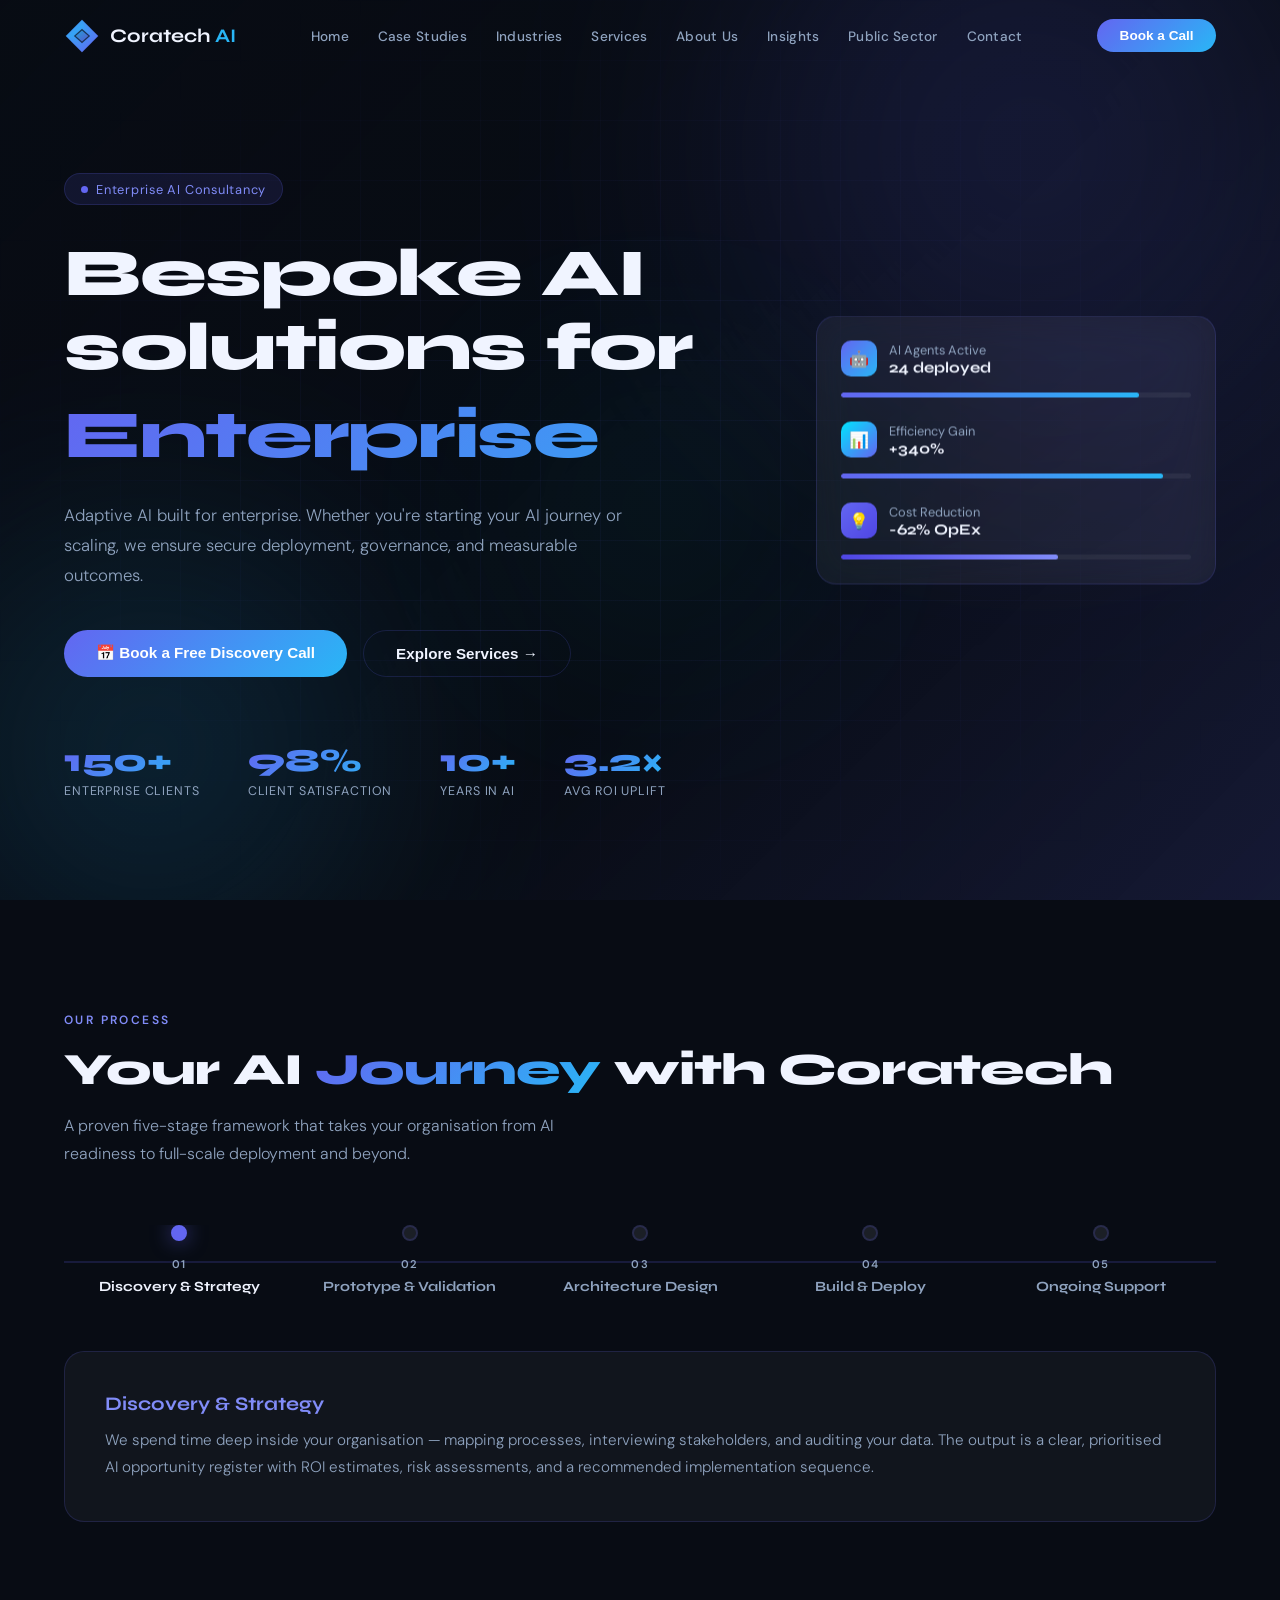
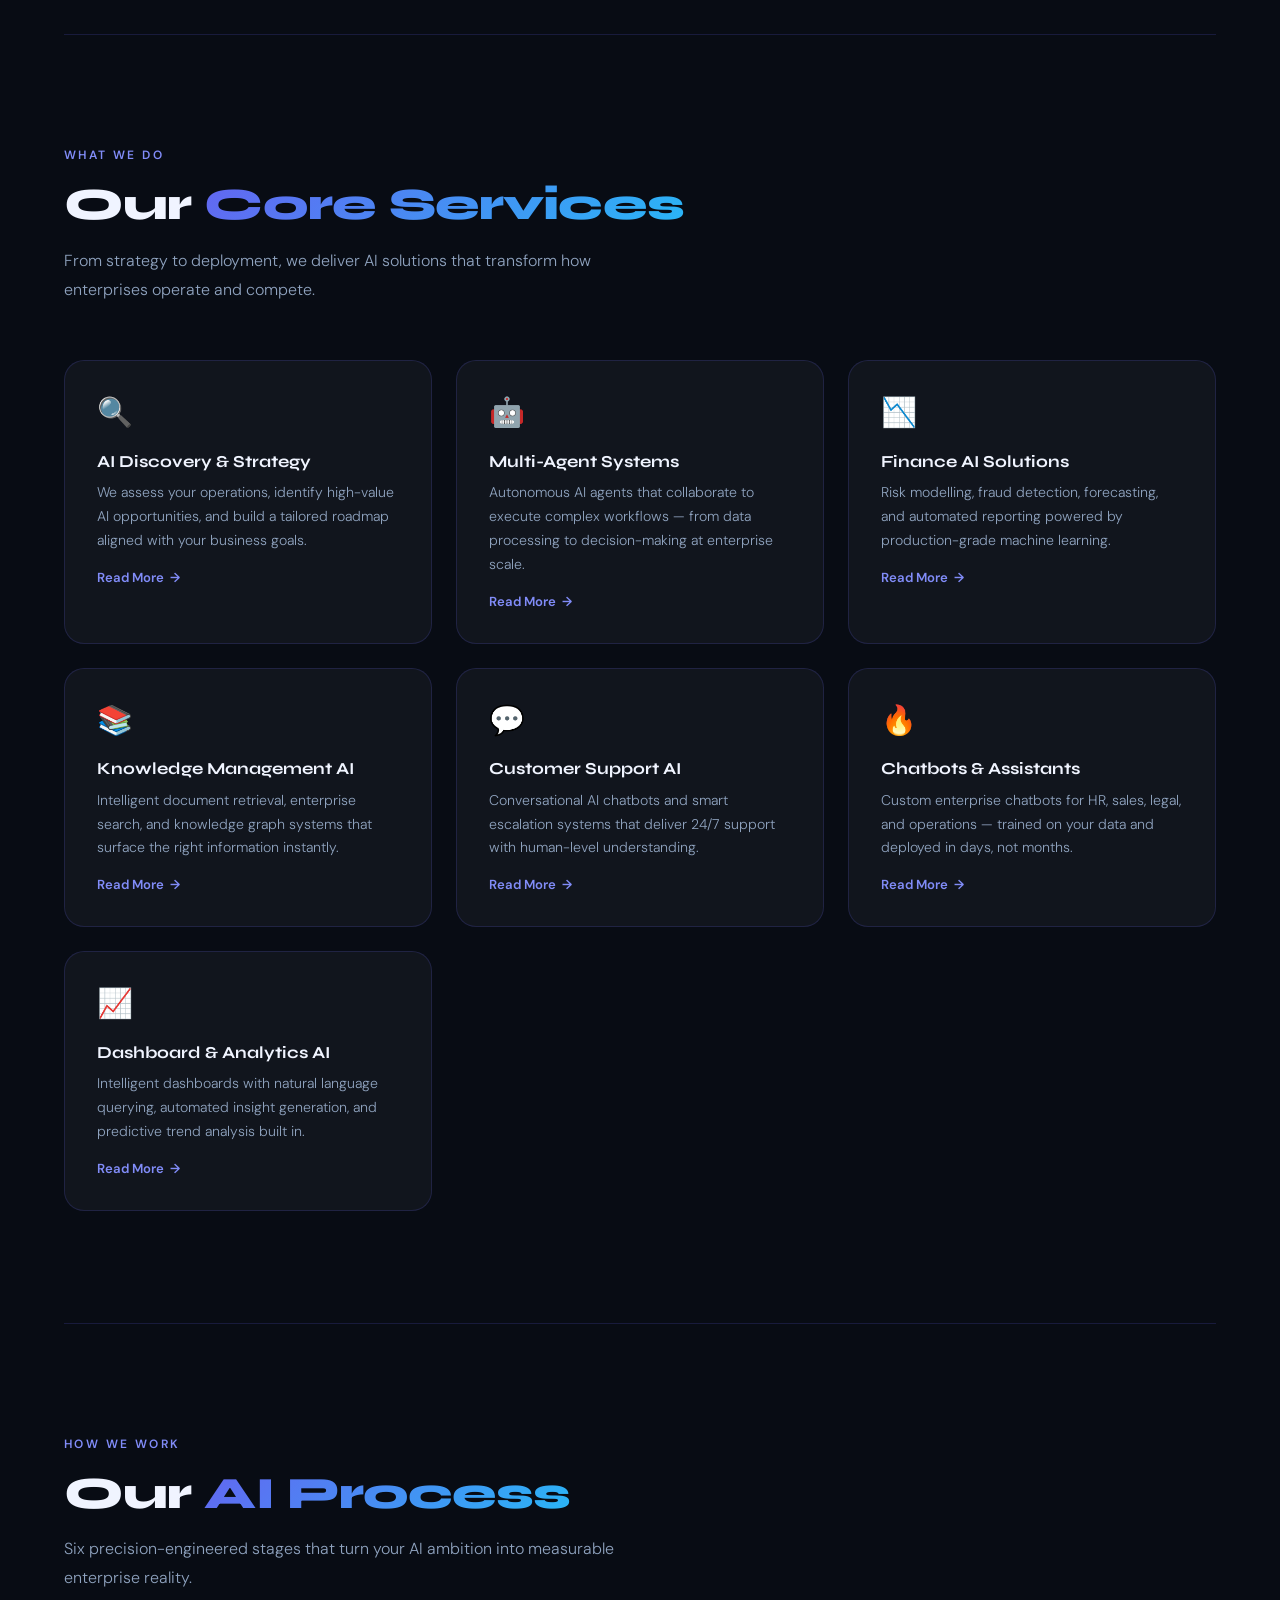
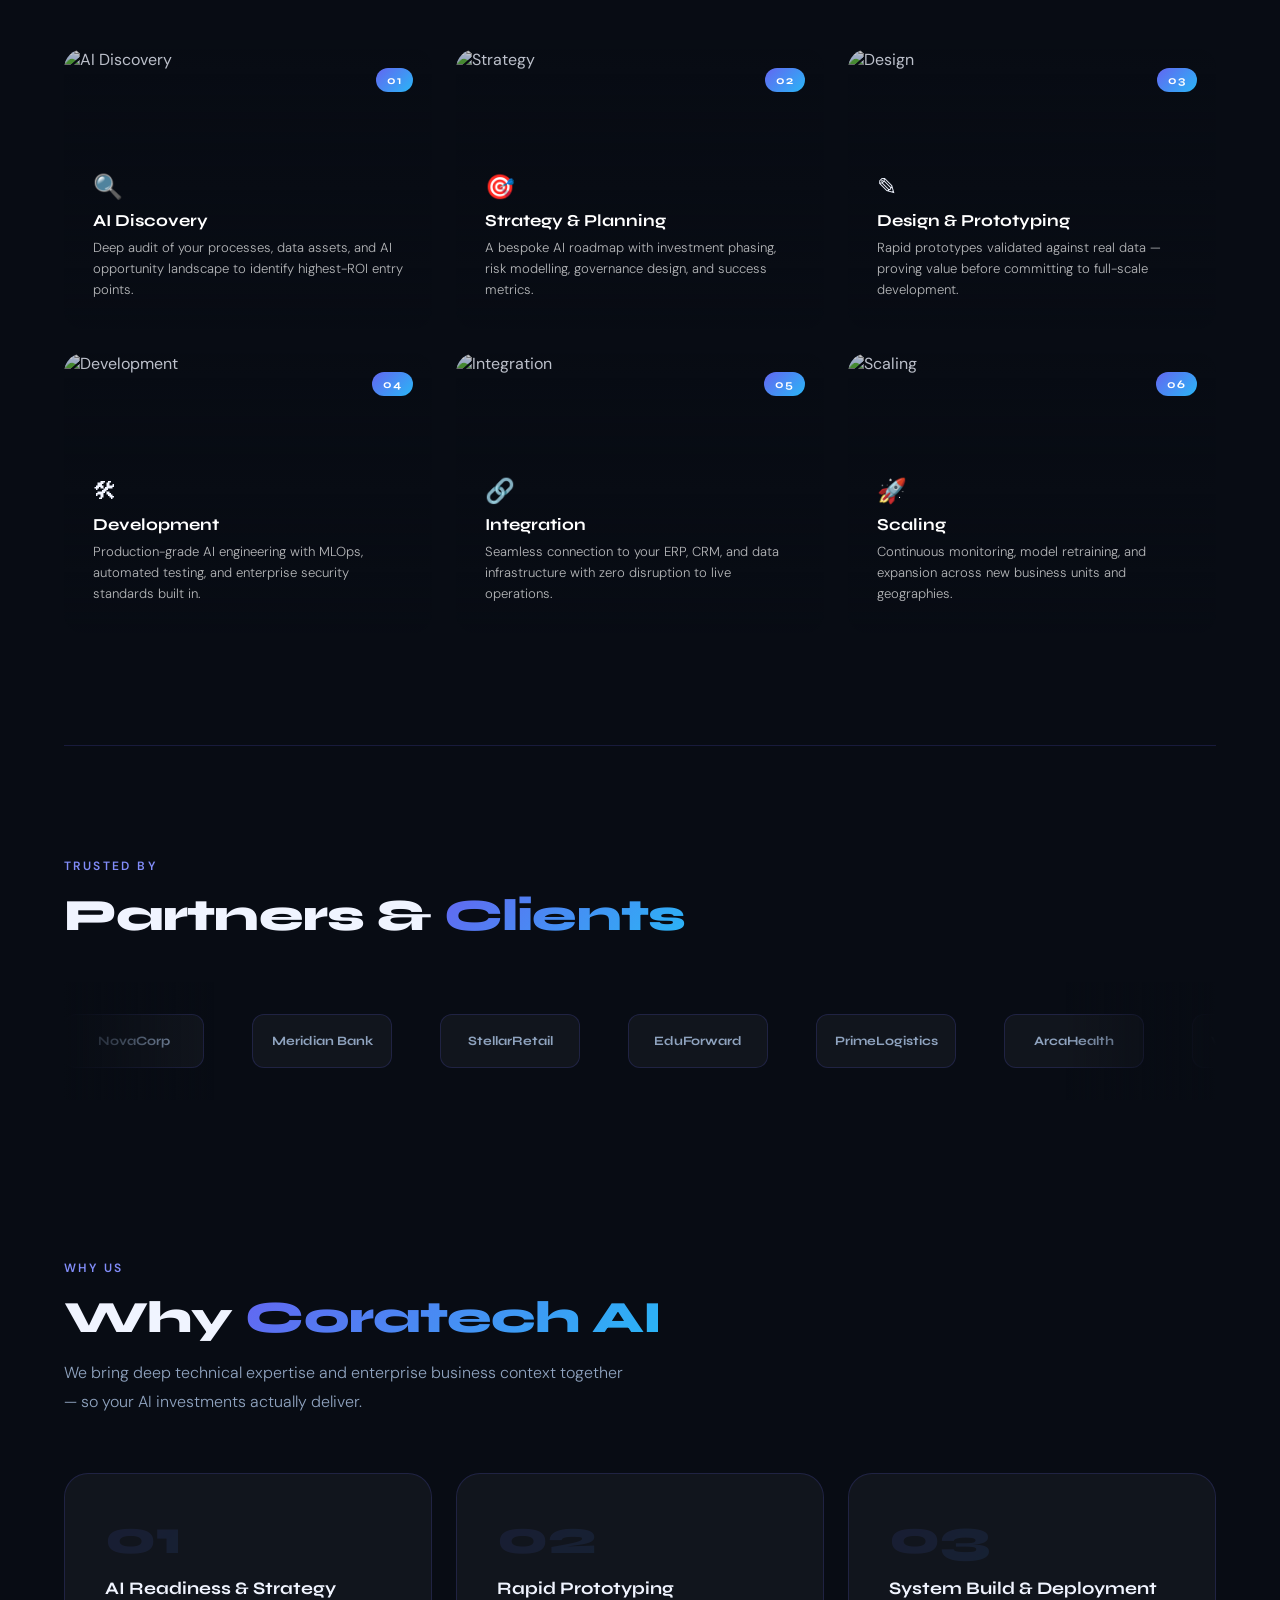
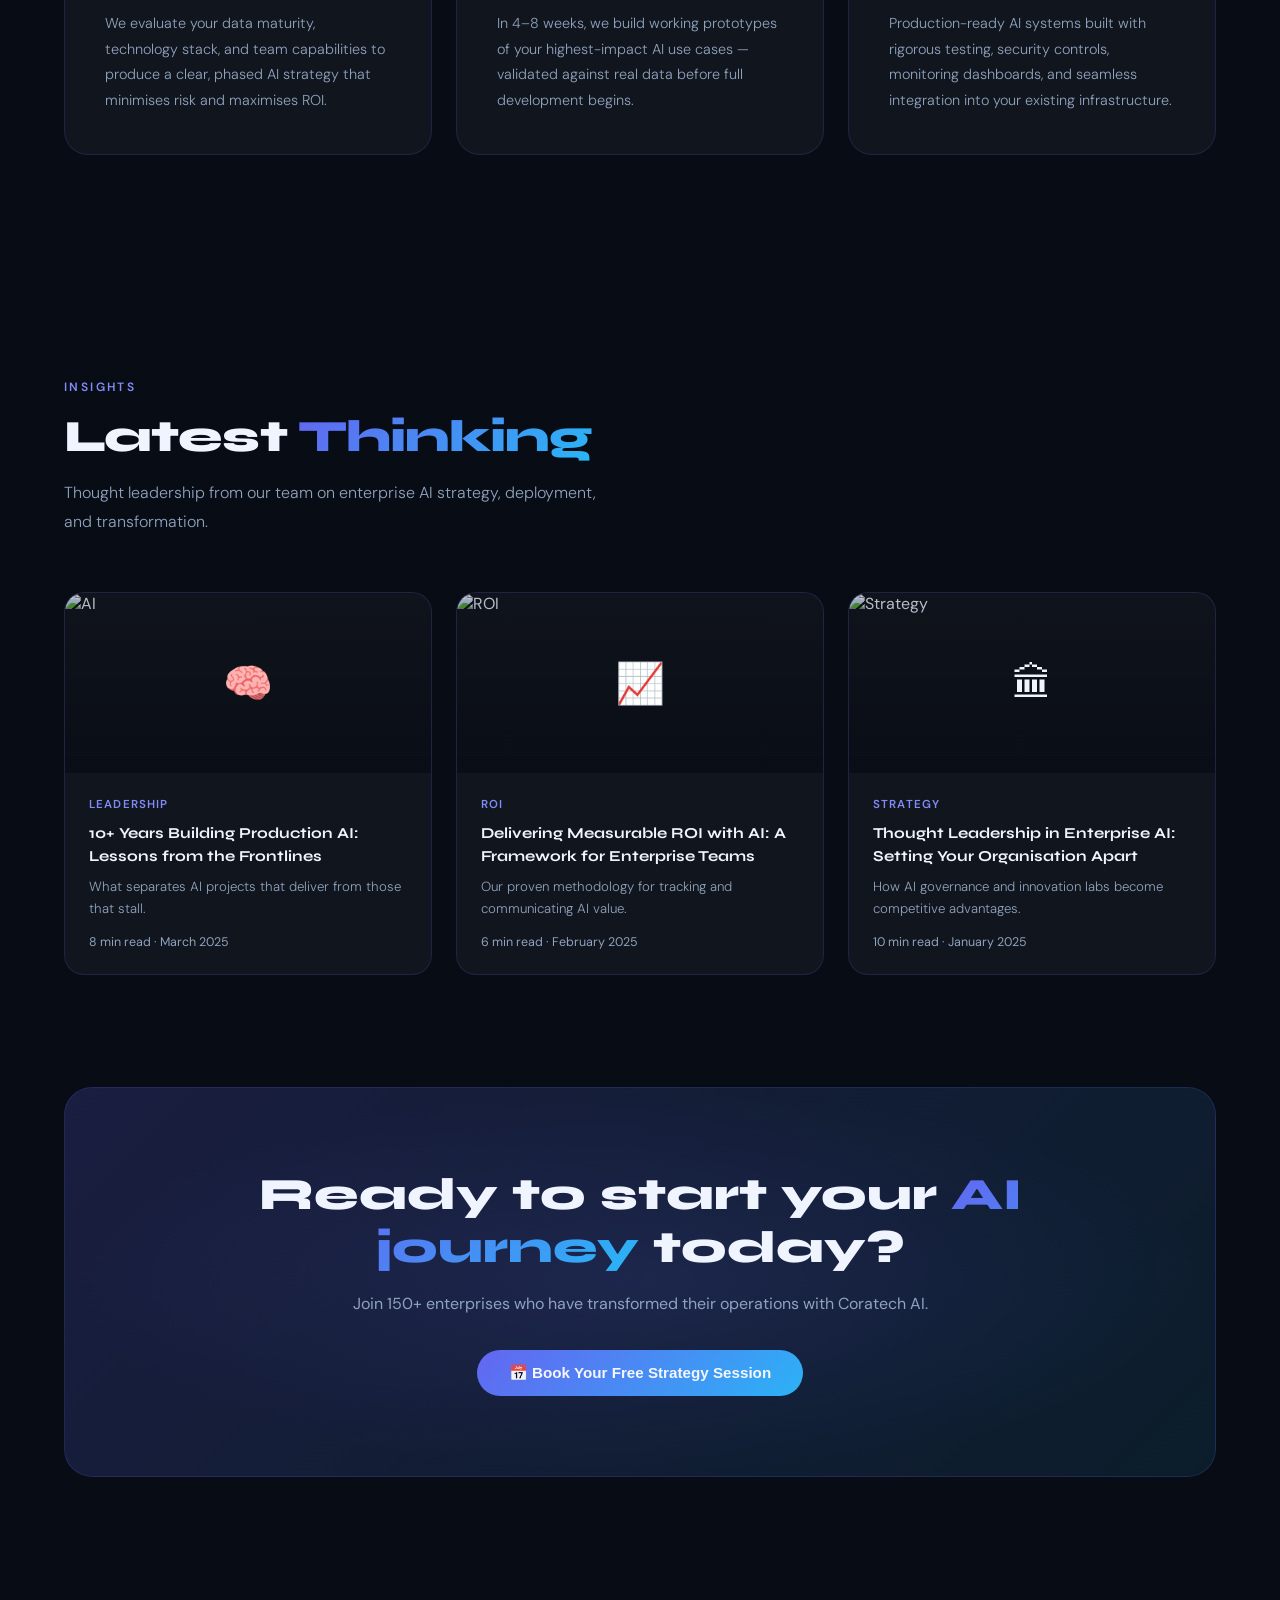
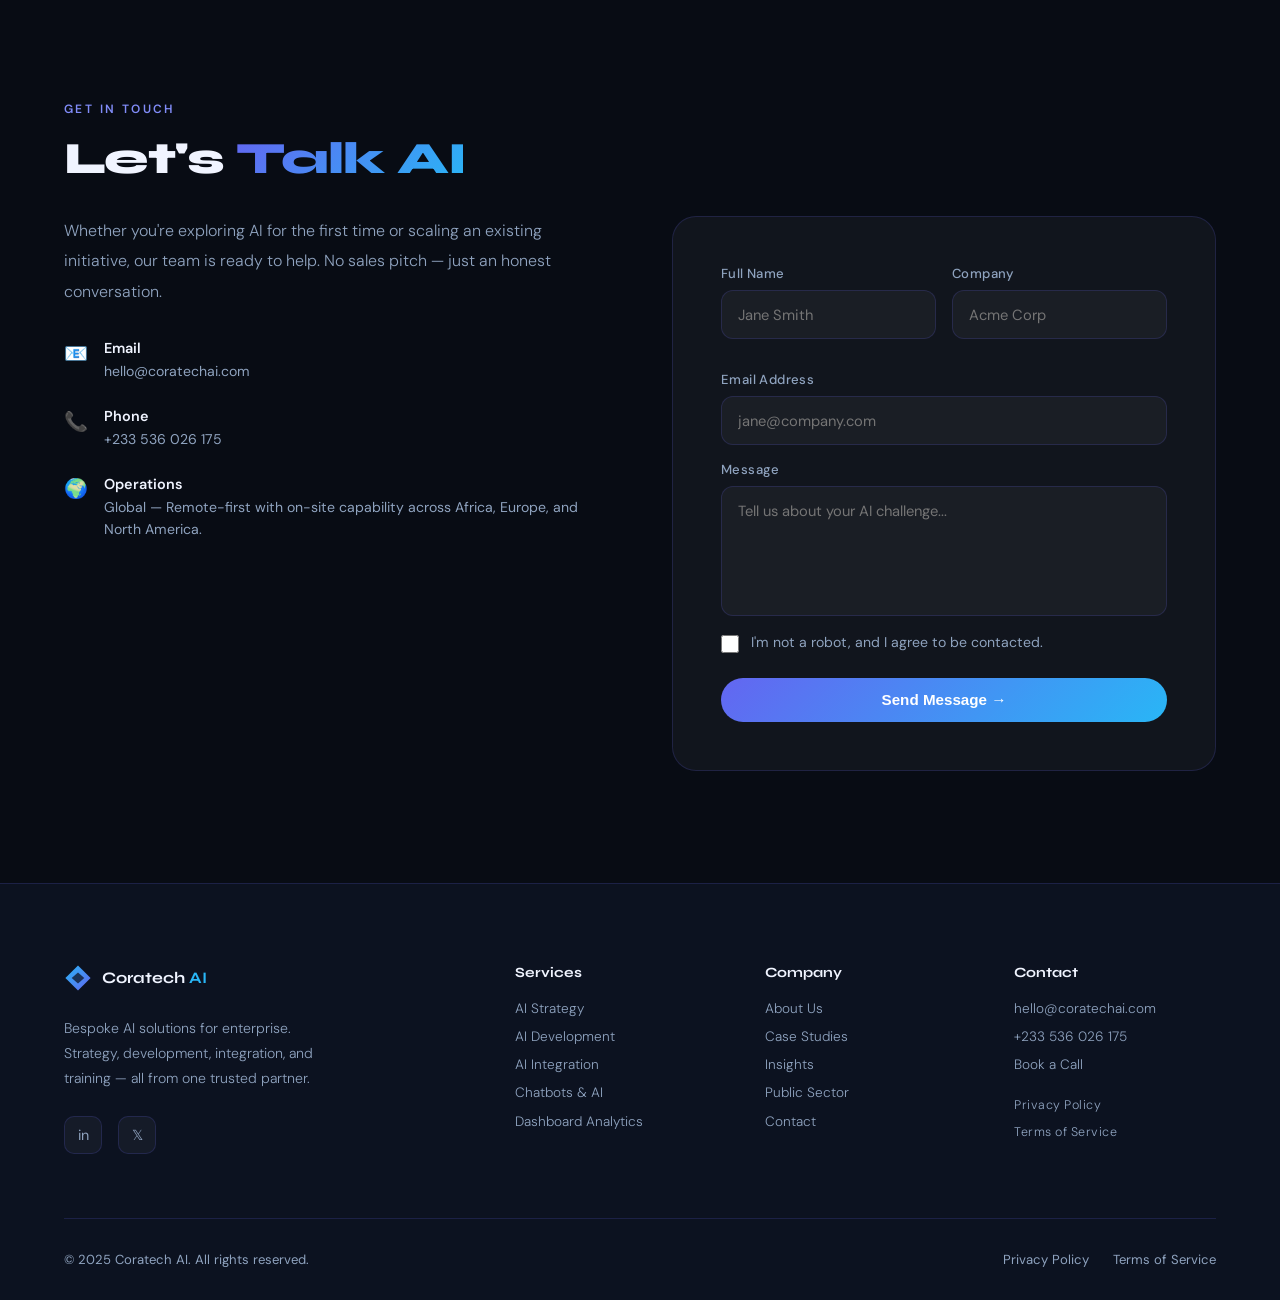
==== commit 4b7065d3: "Add files via upload" ====
--- a/index.html
+++ b/index.html
@@ -2,327 +2,350 @@
 <html lang="en">
 <head>
 <meta charset="UTF-8"/>
-<meta name="viewport" content="width=device-width, initial-scale=1.0"/>
+<meta name="viewport" content="width=device-width,initial-scale=1.0,maximum-scale=1.0"/>
 <title>Coratech AI — Bespoke Enterprise AI Solutions</title>
 <link rel="preconnect" href="https://fonts.googleapis.com"/>
 <link href="https://fonts.googleapis.com/css2?family=Syne:wght@400;500;600;700;800&family=DM+Sans:wght@300;400;500;600&display=swap" rel="stylesheet"/>
 <style>
 :root{
-  --navy:#0d1b2e;
-  --navy2:#0a1628;
-  --blue:#1565c0;
-  --cyan:#29b6f6;
-  --cyan2:#00e5ff;
-  --white:#f0f4ff;
-  --muted:#8fa3bf;
-  --glass:rgba(255,255,255,0.05);
-  --glass2:rgba(255,255,255,0.09);
-  --border:rgba(41,182,246,0.15);
-  --accent:#00e5ff;
-  --grad:linear-gradient(135deg,#1565c0,#29b6f6);
+  --bg:#080c14;--bg2:#0c1220;--navy:#0d1b2e;--navy2:#0a1628;
+  --accent:#6366f1;--accent2:#818cf8;--cyan:#29b6f6;--cyan2:#00e5ff;
+  --white:#f0f4ff;--muted:#8fa3bf;
+  --glass:rgba(255,255,255,0.04);--glass2:rgba(255,255,255,0.08);
+  --border:rgba(99,102,241,0.18);--border2:rgba(41,182,246,0.15);
+  --grad:linear-gradient(135deg,#6366f1,#29b6f6);
+  --grad2:linear-gradient(135deg,#1565c0,#29b6f6);
 }
 *{margin:0;padding:0;box-sizing:border-box}
 html{scroll-behavior:smooth}
-body{background:var(--navy);color:var(--white);font-family:'DM Sans',sans-serif;overflow-x:hidden;}
-
-/* NOISE OVERLAY */
-body::before{content:'';position:fixed;inset:0;background-image:url("data:image/svg+xml,%3Csvg viewBox='0 0 256 256' xmlns='http://www.w3.org/2000/svg'%3E%3Cfilter id='noise'%3E%3CfeTurbulence type='fractalNoise' baseFrequency='0.9' numOctaves='4' stitchTiles='stitch'/%3E%3C/filter%3E%3Crect width='100%25' height='100%25' filter='url(%23noise)' opacity='0.03'/%3E%3C/svg%3E");pointer-events:none;z-index:0;opacity:.4}
+body{background:var(--bg);color:var(--white);font-family:'DM Sans',sans-serif;overflow-x:hidden}
 
 /* NAV */
 nav{position:fixed;top:0;left:0;right:0;z-index:1000;padding:0 5%;display:flex;align-items:center;justify-content:space-between;height:72px;transition:all .4s ease;border-bottom:1px solid transparent}
-nav.scrolled{background:rgba(10,22,40,0.92);backdrop-filter:blur(20px);border-bottom-color:var(--border)}
+nav.scrolled{background:rgba(8,12,20,0.95);backdrop-filter:blur(24px);border-bottom-color:var(--border)}
 .logo{display:flex;align-items:center;gap:10px;cursor:pointer;text-decoration:none}
-.logo-diamond{width:36px;height:36px;position:relative}
+.logo-diamond{width:36px;height:36px;position:relative;flex-shrink:0}
 .logo-diamond svg{width:100%;height:100%}
 .logo-text{font-family:'Syne',sans-serif;font-size:1.2rem;font-weight:700;color:var(--white)}
 .logo-text span{color:var(--cyan)}
-.nav-links{display:flex;align-items:center;gap:2rem;list-style:none}
-.nav-links a{color:var(--muted);text-decoration:none;font-size:.9rem;font-weight:500;letter-spacing:.02em;transition:color .2s;position:relative}
-.nav-links a::after{content:'';position:absolute;bottom:-4px;left:0;width:0;height:1px;background:var(--cyan);transition:width .3s}
+.nav-links{display:flex;align-items:center;gap:1.8rem;list-style:none}
+.nav-links a{color:var(--muted);text-decoration:none;font-size:.85rem;font-weight:500;letter-spacing:.02em;transition:color .2s;position:relative;padding:.4rem 0}
+.nav-links a::after{content:'';position:absolute;bottom:0;left:0;width:0;height:1px;background:var(--grad);transition:width .3s}
 .nav-links a:hover{color:var(--white)}
 .nav-links a:hover::after{width:100%}
-.nav-cta{background:var(--grad);color:#fff;padding:.55rem 1.4rem;border-radius:100px;font-size:.88rem;font-weight:600;border:none;cursor:pointer;transition:all .3s;white-space:nowrap}
-.nav-cta:hover{transform:translateY(-2px);box-shadow:0 8px 30px rgba(21,101,192,.5)}
-.hamburger{display:none;flex-direction:column;gap:5px;cursor:pointer;padding:4px}
+.nav-cta{background:var(--grad);color:#fff;padding:.55rem 1.4rem;border-radius:100px;font-size:.85rem;font-weight:600;border:none;cursor:pointer;transition:all .3s;white-space:nowrap}
+.nav-cta:hover{transform:translateY(-2px);box-shadow:0 8px 30px rgba(99,102,241,.45)}
+.hamburger{display:none;flex-direction:column;gap:5px;cursor:pointer;padding:6px;background:none;border:none}
 .hamburger span{display:block;width:22px;height:2px;background:var(--white);border-radius:2px;transition:.3s}
-.mobile-menu{display:none;position:fixed;inset:0;background:var(--navy2);z-index:999;padding:100px 2rem 2rem;flex-direction:column;gap:1.5rem}
+.mobile-menu{display:none;position:fixed;inset:0;background:var(--bg);z-index:999;padding:100px 2rem 2rem;flex-direction:column;gap:0;overflow-y:auto}
 .mobile-menu.open{display:flex}
-.mobile-menu a{color:var(--white);text-decoration:none;font-size:1.4rem;font-family:'Syne',sans-serif;font-weight:700;padding:.5rem 0;border-bottom:1px solid var(--border)}
-
-/* PAGE SECTIONS */
-.page{display:none;animation:fadeUp .5s ease forwards}
-.page.active{display:block}
-@keyframes fadeUp{from{opacity:0;transform:translateY(24px)}to{opacity:1;transform:translateY(0)}}
-
-/* HERO */
+.mobile-menu a{color:var(--white);text-decoration:none;font-size:1.2rem;font-family:'Syne',sans-serif;font-weight:700;padding:.9rem 0;border-bottom:1px solid var(--border);display:block}
+.mob-x{position:absolute;top:1.2rem;right:1.5rem;background:var(--glass);border:1px solid var(--border);width:38px;height:38px;border-radius:50%;display:flex;align-items:center;justify-content:center;cursor:pointer;font-size:1rem;color:var(--muted)}
+
+/* PAGE */
+.page{display:none}.page.active{display:block;animation:fadeUp .5s ease forwards}
+@keyframes fadeUp{from{opacity:0;transform:translateY(20px)}to{opacity:1;transform:translateY(0)}}
+
+/* ========= HERO ========= */
 .hero{min-height:100vh;display:flex;align-items:center;position:relative;overflow:hidden;padding:0 5%;padding-top:72px}
-.hero-bg{position:absolute;inset:0;z-index:0}
-.hero-orb{position:absolute;border-radius:50%;filter:blur(120px);opacity:.25;animation:drift 12s ease-in-out infinite alternate}
-.hero-orb.o1{width:700px;height:700px;background:radial-gradient(circle,#1565c0,transparent);top:-200px;right:-100px;animation-delay:0s}
+.hero-video-wrap{position:absolute;inset:0;z-index:0;overflow:hidden}
+.hero-video-wrap video{width:100%;height:100%;object-fit:cover;opacity:.18}
+.hero-video-overlay{position:absolute;inset:0;background:linear-gradient(135deg,rgba(8,12,20,.92) 0%,rgba(8,12,20,.7) 60%,rgba(99,102,241,.15) 100%)}
+.hero-orb{position:absolute;border-radius:50%;filter:blur(120px);opacity:.2;animation:drift 14s ease-in-out infinite alternate}
+.hero-orb.o1{width:700px;height:700px;background:radial-gradient(circle,#6366f1,transparent);top:-200px;right:-100px}
 .hero-orb.o2{width:500px;height:500px;background:radial-gradient(circle,#29b6f6,transparent);bottom:-100px;left:-100px;animation-delay:-5s}
-.hero-orb.o3{width:300px;height:300px;background:radial-gradient(circle,#00e5ff,transparent);top:40%;left:40%;animation-delay:-3s;opacity:.12}
-@keyframes drift{0%{transform:translate(0,0) scale(1)}100%{transform:translate(30px,40px) scale(1.1)}}
-.hero-grid{position:absolute;inset:0;background-image:linear-gradient(rgba(41,182,246,.04) 1px,transparent 1px),linear-gradient(90deg,rgba(41,182,246,.04) 1px,transparent 1px);background-size:60px 60px;mask-image:radial-gradient(ellipse at center,black 30%,transparent 80%)}
-.hero-content{position:relative;z-index:1;max-width:760px}
-.hero-badge{display:inline-flex;align-items:center;gap:.5rem;background:rgba(41,182,246,.1);border:1px solid var(--border);padding:.4rem 1rem;border-radius:100px;font-size:.82rem;color:var(--cyan);margin-bottom:2rem;letter-spacing:.05em}
-.hero-badge-dot{width:7px;height:7px;background:var(--cyan2);border-radius:50%;animation:pulse 2s infinite}
-@keyframes pulse{0%,100%{box-shadow:0 0 0 0 rgba(0,229,255,.4)}50%{box-shadow:0 0 0 6px rgba(0,229,255,0)}}
+.hero-orb.o3{width:300px;height:300px;background:radial-gradient(circle,#00e5ff,transparent);top:40%;left:40%;animation-delay:-3s;opacity:.1}
+@keyframes drift{0%{transform:translate(0,0) scale(1)}100%{transform:translate(30px,40px) scale(1.08)}}
+.hero-grid{position:absolute;inset:0;background-image:linear-gradient(rgba(99,102,241,.05) 1px,transparent 1px),linear-gradient(90deg,rgba(99,102,241,.05) 1px,transparent 1px);background-size:60px 60px;mask-image:radial-gradient(ellipse at center,black 30%,transparent 80%)}
+.hero-content{position:relative;z-index:2;max-width:780px}
+.hero-badge{display:inline-flex;align-items:center;gap:.5rem;background:rgba(99,102,241,.12);border:1px solid var(--border);padding:.4rem 1rem;border-radius:100px;font-size:.8rem;color:var(--accent2);margin-bottom:2rem;letter-spacing:.06em}
+.hero-badge-dot{width:7px;height:7px;background:var(--accent);border-radius:50%;animation:pulse 2s infinite}
+@keyframes pulse{0%,100%{box-shadow:0 0 0 0 rgba(99,102,241,.5)}50%{box-shadow:0 0 0 6px rgba(99,102,241,0)}}
 .hero h1{font-family:'Syne',sans-serif;font-size:clamp(2.4rem,5.5vw,4.2rem);font-weight:800;line-height:1.1;letter-spacing:-.02em;margin-bottom:1.5rem}
-.hero h1 .hl{background:var(--grad);-webkit-background-clip:text;-webkit-text-fill-color:transparent;background-clip:text}
-.hero p{font-size:1.1rem;color:var(--muted);line-height:1.8;max-width:580px;margin-bottom:2.5rem;font-weight:300}
+.hero-static{color:var(--white)}
+.hero-rotating-wrap{display:block;height:1.2em;overflow:hidden;margin-top:.15em}
+.hero-rotating{display:flex;flex-direction:column;animation:rotateText 12s ease-in-out infinite}
+.hero-rotating span{font-family:'Syne',sans-serif;font-size:inherit;font-weight:800;line-height:1.2em;background:var(--grad);-webkit-background-clip:text;-webkit-text-fill-color:transparent;background-clip:text;display:block;flex-shrink:0}
+@keyframes rotateText{
+  0%,18%{transform:translateY(0)}
+  22%,38%{transform:translateY(-1.2em)}
+  42%,58%{transform:translateY(-2.4em)}
+  62%,78%{transform:translateY(-3.6em)}
+  82%,100%{transform:translateY(0)}
+}
+.hero p{font-size:1.05rem;color:var(--muted);line-height:1.8;max-width:580px;margin-bottom:2.5rem;font-weight:300}
 .hero-btns{display:flex;gap:1rem;flex-wrap:wrap}
 .btn-primary{background:var(--grad);color:#fff;padding:.85rem 2rem;border-radius:100px;font-size:.95rem;font-weight:600;border:none;cursor:pointer;transition:all .3s;display:inline-flex;align-items:center;gap:.5rem}
-.btn-primary:hover{transform:translateY(-3px);box-shadow:0 12px 40px rgba(21,101,192,.5)}
+.btn-primary:hover{transform:translateY(-3px);box-shadow:0 12px 40px rgba(99,102,241,.45)}
 .btn-secondary{background:transparent;color:var(--white);padding:.85rem 2rem;border-radius:100px;font-size:.95rem;font-weight:600;border:1px solid var(--border);cursor:pointer;transition:all .3s;display:inline-flex;align-items:center;gap:.5rem}
-.btn-secondary:hover{background:var(--glass2);border-color:var(--cyan);transform:translateY(-3px)}
+.btn-secondary:hover{background:var(--glass2);border-color:var(--accent);transform:translateY(-3px)}
 .hero-stats{display:flex;gap:3rem;margin-top:4rem;flex-wrap:wrap}
 .stat{display:flex;flex-direction:column}
 .stat-num{font-family:'Syne',sans-serif;font-size:2rem;font-weight:800;background:var(--grad);-webkit-background-clip:text;-webkit-text-fill-color:transparent;background-clip:text}
-.stat-label{font-size:.82rem;color:var(--muted);letter-spacing:.05em;margin-top:.2rem}
-.hero-visual{position:absolute;right:5%;top:50%;transform:translateY(-50%);width:420px;height:420px;z-index:1;display:none}
+.stat-label{font-size:.78rem;color:var(--muted);letter-spacing:.07em;margin-top:.2rem}
+.hero-visual{position:absolute;right:5%;top:50%;transform:translateY(-50%);width:400px;z-index:2;display:none}
 @media(min-width:1100px){.hero-visual{display:block}}
-.hero-card{background:var(--glass);backdrop-filter:blur(20px);border:1px solid var(--border);border-radius:20px;padding:1.5rem;animation:float 6s ease-in-out infinite}
+.hero-card{background:rgba(255,255,255,.05);backdrop-filter:blur(20px);border:1px solid var(--border);border-radius:20px;padding:1.5rem;animation:float 6s ease-in-out infinite}
 @keyframes float{0%,100%{transform:translateY(0)}50%{transform:translateY(-15px)}}
 .hc-row{display:flex;align-items:center;gap:.75rem;margin-bottom:1rem}
 .hc-icon{width:36px;height:36px;background:var(--grad);border-radius:10px;display:flex;align-items:center;justify-content:center;font-size:1rem;flex-shrink:0}
-.hc-label{font-size:.85rem;color:var(--muted)}
-.hc-value{font-family:'Syne',sans-serif;font-weight:700;font-size:1rem;color:var(--white)}
-.hc-bar-wrap{background:rgba(255,255,255,.06);border-radius:100px;height:6px;margin-top:.5rem;overflow:hidden}
+.hc-label{font-size:.8rem;color:var(--muted)}
+.hc-value{font-family:'Syne',sans-serif;font-weight:700;font-size:.95rem;color:var(--white)}
+.hc-bar-wrap{background:rgba(255,255,255,.06);border-radius:100px;height:5px;margin-top:.4rem;overflow:hidden}
 .hc-bar{height:100%;border-radius:100px;background:var(--grad);animation:barFill 2s ease forwards}
 @keyframes barFill{from{width:0}to{width:var(--w)}}
 
 /* SECTIONS */
 section{padding:7rem 5%;position:relative;z-index:1}
-.section-label{font-size:.78rem;letter-spacing:.18em;color:var(--cyan);text-transform:uppercase;margin-bottom:1rem;font-weight:600}
+.section-label{font-size:.75rem;letter-spacing:.2em;color:var(--accent2);text-transform:uppercase;margin-bottom:1rem;font-weight:600}
 .section-title{font-family:'Syne',sans-serif;font-size:clamp(1.8rem,3.5vw,2.8rem);font-weight:800;letter-spacing:-.02em;line-height:1.15;margin-bottom:1rem}
 .section-sub{color:var(--muted);font-size:1rem;max-width:560px;line-height:1.8;margin-bottom:3.5rem;font-weight:300}
-.section-title .hl{background:var(--grad);-webkit-background-clip:text;-webkit-text-fill-color:transparent;background-clip:text}
+.hl{background:var(--grad);-webkit-background-clip:text;-webkit-text-fill-color:transparent;background-clip:text}
+.divider{height:1px;background:var(--border);margin:0 5%}
 
 /* ROADMAP */
-.roadmap{overflow:hidden}
-.roadmap-track{display:flex;gap:0;position:relative;overflow-x:auto;padding-bottom:1rem;scrollbar-width:none}
+.roadmap-track{display:flex;position:relative;overflow-x:auto;padding-bottom:1rem;scrollbar-width:none;-webkit-overflow-scrolling:touch}
 .roadmap-track::-webkit-scrollbar{display:none}
-.roadmap-track::before{content:'';position:absolute;top:36px;left:0;right:0;height:2px;background:linear-gradient(90deg,transparent,var(--border),var(--border),transparent);z-index:0}
+.roadmap-track::before{content:'';position:absolute;top:36px;left:0;right:0;height:2px;background:var(--border);z-index:0}
 .rm-step{flex:1;min-width:180px;display:flex;flex-direction:column;align-items:center;cursor:pointer;position:relative;z-index:1;padding:0 .5rem}
-.rm-dot{width:16px;height:16px;border-radius:50%;background:var(--glass2);border:2px solid var(--border);margin-bottom:1rem;transition:all .3s;position:relative}
-.rm-dot::after{content:'';position:absolute;inset:-6px;border-radius:50%;border:1px solid transparent;transition:.3s}
-.rm-step.active .rm-dot{background:var(--cyan);border-color:var(--cyan);box-shadow:0 0 20px var(--cyan)}
-.rm-step.active .rm-dot::after{border-color:rgba(41,182,246,.3)}
-.rm-num{font-size:.72rem;color:var(--muted);letter-spacing:.1em;margin-bottom:.4rem;font-weight:600}
-.rm-title{font-family:'Syne',sans-serif;font-weight:700;font-size:.9rem;text-align:center;color:var(--muted);transition:.3s}
+.rm-dot{width:16px;height:16px;border-radius:50%;background:var(--glass2);border:2px solid var(--border);margin-bottom:1rem;transition:all .3s}
+.rm-step.active .rm-dot{background:var(--accent);border-color:var(--accent);box-shadow:0 0 20px rgba(99,102,241,.6)}
+.rm-num{font-size:.7rem;color:var(--muted);letter-spacing:.1em;margin-bottom:.4rem;font-weight:600}
+.rm-title{font-family:'Syne',sans-serif;font-weight:700;font-size:.88rem;text-align:center;color:var(--muted);transition:.3s}
 .rm-step.active .rm-title,.rm-step:hover .rm-title{color:var(--white)}
-.rm-content{background:var(--glass);border:1px solid var(--border);border-radius:20px;padding:2.5rem;margin-top:2.5rem;backdrop-filter:blur(10px);animation:fadeUp .4s ease}
-.rm-content h3{font-family:'Syne',sans-serif;font-size:1.3rem;font-weight:700;margin-bottom:.75rem;color:var(--cyan)}
-.rm-content p{color:var(--muted);line-height:1.8;font-weight:300}
+.rm-content{background:var(--glass);border:1px solid var(--border);border-radius:20px;padding:2.5rem;margin-top:2.5rem;backdrop-filter:blur(12px)}
+.rm-content h3{font-family:'Syne',sans-serif;font-size:1.2rem;font-weight:700;margin-bottom:.75rem;color:var(--accent2)}
+.rm-content p{color:var(--muted);line-height:1.8;font-weight:300;font-size:.95rem}
 
 /* SERVICES GRID */
 .services-grid{display:grid;grid-template-columns:repeat(auto-fill,minmax(280px,1fr));gap:1.5rem}
 .svc-card{background:var(--glass);border:1px solid var(--border);border-radius:20px;padding:2rem;cursor:pointer;transition:all .4s;position:relative;overflow:hidden}
-.svc-card::before{content:'';position:absolute;inset:0;background:var(--grad);opacity:0;transition:.4s;border-radius:20px}
-.svc-card:hover{transform:translateY(-6px);border-color:var(--cyan)}
-.svc-card:hover::before{opacity:.06}
+.svc-card::before{content:'';position:absolute;inset:0;background:var(--grad);opacity:0;transition:.4s}
+.svc-card:hover{transform:translateY(-6px);border-color:var(--accent);box-shadow:0 20px 60px rgba(99,102,241,.12)}
+.svc-card:hover::before{opacity:.07}
 .svc-icon{font-size:1.8rem;margin-bottom:1.2rem;display:block;position:relative;z-index:1}
 .svc-card h3{font-family:'Syne',sans-serif;font-size:1.05rem;font-weight:700;margin-bottom:.6rem;position:relative;z-index:1}
 .svc-card p{color:var(--muted);font-size:.88rem;line-height:1.7;position:relative;z-index:1;font-weight:300}
-.svc-link{display:inline-flex;align-items:center;gap:.4rem;color:var(--cyan);font-size:.82rem;font-weight:600;margin-top:1rem;position:relative;z-index:1;cursor:pointer;transition:.2s}
+.svc-link{display:inline-flex;align-items:center;gap:.4rem;color:var(--accent2);font-size:.82rem;font-weight:600;margin-top:1rem;position:relative;z-index:1;cursor:pointer;transition:.2s}
 .svc-link:hover{gap:.7rem}
 
 /* CLIENTS SLIDER */
 .clients-wrap{overflow:hidden;position:relative;padding:2rem 0}
 .clients-wrap::before,.clients-wrap::after{content:'';position:absolute;top:0;bottom:0;width:150px;z-index:2}
-.clients-wrap::before{left:0;background:linear-gradient(90deg,var(--navy),transparent)}
-.clients-wrap::after{right:0;background:linear-gradient(-90deg,var(--navy),transparent)}
-.clients-track{display:flex;gap:3rem;animation:slide 25s linear infinite;width:max-content}
+.clients-wrap::before{left:0;background:linear-gradient(90deg,var(--bg),transparent)}
+.clients-wrap::after{right:0;background:linear-gradient(-90deg,var(--bg),transparent)}
+.clients-track{display:flex;gap:3rem;animation:slide 28s linear infinite;width:max-content}
 .clients-track:hover{animation-play-state:paused}
-.client-logo{display:flex;align-items:center;justify-content:center;width:140px;height:56px;background:var(--glass);border:1px solid var(--border);border-radius:12px;font-family:'Syne',sans-serif;font-size:.8rem;font-weight:700;color:var(--muted);letter-spacing:.05em;flex-shrink:0;transition:.3s;white-space:nowrap;padding:0 1rem}
-.client-logo:hover{border-color:var(--cyan);color:var(--white)}
+.client-logo{display:flex;align-items:center;justify-content:center;width:140px;height:54px;background:var(--glass);border:1px solid var(--border);border-radius:12px;font-family:'Syne',sans-serif;font-size:.8rem;font-weight:700;color:var(--muted);flex-shrink:0;transition:.3s;padding:0 1rem;white-space:nowrap}
+.client-logo:hover{border-color:var(--accent);color:var(--white)}
 @keyframes slide{from{transform:translateX(0)}to{transform:translateX(-50%)}}
 
-/* CARDS GRID */
+/* WHY CARDS */
 .why-grid{display:grid;grid-template-columns:repeat(auto-fill,minmax(300px,1fr));gap:1.5rem}
-.why-card{background:var(--glass);border:1px solid var(--border);border-radius:24px;padding:2.5rem;transition:all .4s;cursor:pointer;position:relative}
-.why-card::after{content:'';position:absolute;bottom:0;left:2.5rem;right:2.5rem;height:2px;background:var(--grad);opacity:0;transition:.4s;border-radius:100px}
-.why-card:hover{transform:translateY(-6px);border-color:rgba(41,182,246,.3)}
+.why-card{background:var(--glass);border:1px solid var(--border);border-radius:24px;padding:2.5rem;transition:all .4s;position:relative;overflow:hidden}
+.why-card::after{content:'';position:absolute;bottom:0;left:0;right:0;height:2px;background:var(--grad);opacity:0;transition:.4s}
+.why-card:hover{transform:translateY(-6px);border-color:rgba(99,102,241,.3);box-shadow:0 20px 50px rgba(99,102,241,.1)}
 .why-card:hover::after{opacity:1}
 .wc-num{font-family:'Syne',sans-serif;font-size:3rem;font-weight:800;opacity:.1;line-height:1;margin-bottom:1rem;background:var(--grad);-webkit-background-clip:text;-webkit-text-fill-color:transparent;background-clip:text}
 .why-card h3{font-family:'Syne',sans-serif;font-size:1.1rem;font-weight:700;margin-bottom:.75rem}
 .why-card p{color:var(--muted);font-size:.9rem;line-height:1.8;font-weight:300}
 
+/* IMAGE CARDS (Industries & Process) */
+.img-card-grid{display:grid;grid-template-columns:repeat(auto-fill,minmax(300px,1fr));gap:1.5rem}
+.img-card{border-radius:20px;overflow:hidden;position:relative;cursor:pointer;height:280px;transition:all .4s}
+.img-card img{width:100%;height:100%;object-fit:cover;transition:transform .6s ease;display:block}
+.img-card:hover img{transform:scale(1.08)}
+.img-card-overlay{position:absolute;inset:0;background:linear-gradient(to top,rgba(8,12,20,.95) 0%,rgba(8,12,20,.5) 50%,rgba(8,12,20,.2) 100%);transition:.4s}
+.img-card:hover .img-card-overlay{background:linear-gradient(to top,rgba(99,102,241,.9) 0%,rgba(8,12,20,.6) 60%,rgba(8,12,20,.15) 100%)}
+.img-card-body{position:absolute;bottom:0;left:0;right:0;padding:1.8rem;z-index:2}
+.img-card-icon{font-size:1.5rem;margin-bottom:.5rem;display:block}
+.img-card-body h3{font-family:'Syne',sans-serif;font-size:1.05rem;font-weight:700;margin-bottom:.4rem;color:#fff}
+.img-card-body p{color:rgba(255,255,255,.7);font-size:.82rem;line-height:1.6;font-weight:300}
+.img-card-num{position:absolute;top:1.2rem;right:1.2rem;background:var(--grad);color:#fff;font-family:'Syne',sans-serif;font-size:.72rem;font-weight:700;padding:.3rem .7rem;border-radius:100px;z-index:2;letter-spacing:.05em}
+
+/* CASE STUDIES */
+.cs-list{padding:3rem 5%}
+.cs-card{background:var(--glass);border:1px solid var(--border);border-radius:24px;overflow:hidden;margin-bottom:2rem;transition:.4s;display:grid;grid-template-columns:340px 1fr;align-items:stretch}
+.cs-card:hover{border-color:rgba(99,102,241,.3);box-shadow:0 20px 60px rgba(99,102,241,.1);transform:translateY(-3px)}
+.cs-img{position:relative;overflow:hidden;min-height:240px}
+.cs-img img{width:100%;height:100%;object-fit:cover;transition:transform .6s ease}
+.cs-card:hover .cs-img img{transform:scale(1.06)}
+.cs-img-overlay{position:absolute;inset:0;background:linear-gradient(135deg,rgba(99,102,241,.6),rgba(8,12,20,.4))}
+.cs-img-label{position:absolute;top:1.2rem;left:1.2rem;background:var(--grad);color:#fff;font-family:'Syne',sans-serif;font-size:.72rem;font-weight:700;padding:.35rem .9rem;border-radius:100px;letter-spacing:.06em}
+.cs-body{padding:2.5rem}
+.cs-body h3{font-family:'Syne',sans-serif;font-size:1.3rem;font-weight:800;margin-bottom:1.5rem}
+.cs-sections{display:grid;grid-template-columns:repeat(3,1fr);gap:1.5rem}
+.cs-section h4{font-size:.7rem;color:var(--accent2);letter-spacing:.15em;text-transform:uppercase;font-weight:600;margin-bottom:.4rem}
+.cs-section p{color:var(--muted);font-size:.85rem;line-height:1.7;font-weight:300}
+.cs-result{font-family:'Syne',sans-serif;font-size:.95rem;font-weight:700;color:var(--white);margin-bottom:.3rem}
+
+/* CTA BAND */
+.cta-band{background:linear-gradient(135deg,rgba(99,102,241,.2),rgba(41,182,246,.1));border:1px solid var(--border);border-radius:28px;padding:5rem 4rem;text-align:center;position:relative;overflow:hidden;margin:0 5% 7rem}
+.cta-band::before{content:'';position:absolute;inset:0;background:radial-gradient(ellipse at 50% 50%,rgba(99,102,241,.12),transparent 70%)}
+.cta-band h2{font-family:'Syne',sans-serif;font-size:clamp(1.8rem,3.5vw,2.8rem);font-weight:800;margin-bottom:1rem;position:relative;z-index:1}
+.cta-band p{color:var(--muted);margin-bottom:2rem;font-size:1rem;line-height:1.8;position:relative;z-index:1}
+
+/* FORM */
+.form-wrap{background:var(--glass);border:1px solid var(--border);border-radius:24px;padding:3rem;backdrop-filter:blur(12px)}
+.form-row{display:grid;grid-template-columns:1fr 1fr;gap:1rem;margin-bottom:1rem}
+.form-group{display:flex;flex-direction:column;gap:.5rem;margin-bottom:1rem}
+.form-group label{font-size:.82rem;color:var(--muted);font-weight:500;letter-spacing:.03em}
+.form-group input,.form-group textarea,.form-group select{background:rgba(255,255,255,.04);border:1px solid var(--border);border-radius:12px;padding:.85rem 1rem;color:var(--white);font-family:'DM Sans',sans-serif;font-size:.92rem;transition:.3s;outline:none;resize:none;appearance:none}
+.form-group input:focus,.form-group textarea:focus,.form-group select:focus{border-color:var(--accent);background:rgba(99,102,241,.07);box-shadow:0 0 0 4px rgba(99,102,241,.1)}
+.form-group select option{background:var(--bg2);color:var(--white)}
+.form-group textarea{min-height:130px}
+.checkbox-row{display:flex;align-items:flex-start;gap:.75rem;margin-bottom:1.5rem}
+.checkbox-row input{width:18px;height:18px;accent-color:var(--accent);cursor:pointer;flex-shrink:0;margin-top:.15rem}
+.checkbox-row label{font-size:.88rem;color:var(--muted);cursor:pointer;line-height:1.5}
+.form-success{display:none;background:rgba(99,102,241,.12);border:1px solid var(--accent);border-radius:12px;padding:1.5rem;text-align:center;color:var(--accent2);font-weight:600;margin-top:1rem}
+
+/* MODAL */
+.modal-overlay{position:fixed;inset:0;background:rgba(0,0,0,.82);backdrop-filter:blur(12px);z-index:2000;display:none;align-items:center;justify-content:center;padding:1rem;overflow-y:auto}
+.modal-overlay.open{display:flex}
+.modal{background:var(--bg2);border:1px solid var(--border);border-radius:28px;padding:3rem;max-width:520px;width:100%;position:relative;max-height:90vh;overflow-y:auto;margin:auto}
+.modal-close{position:absolute;top:1.5rem;right:1.5rem;background:var(--glass);border:1px solid var(--border);width:36px;height:36px;border-radius:50%;display:flex;align-items:center;justify-content:center;cursor:pointer;font-size:1rem;color:var(--muted);transition:.2s}
+.modal-close:hover{color:var(--white);border-color:var(--accent)}
+.modal h2{font-family:'Syne',sans-serif;font-size:1.6rem;font-weight:800;margin-bottom:.5rem}
+.modal>p{color:var(--muted);font-size:.9rem;margin-bottom:2rem;line-height:1.7}
+.booking-types{display:grid;grid-template-columns:repeat(3,1fr);gap:.75rem;margin-bottom:2rem}
+.booking-type{background:var(--glass);border:1px solid var(--border);border-radius:14px;padding:1.2rem;cursor:pointer;text-align:center;transition:.3s}
+.booking-type.selected{border-color:var(--accent);background:rgba(99,102,241,.12)}
+.booking-type h4{font-family:'Syne',sans-serif;font-size:.85rem;font-weight:700;margin-bottom:.3rem}
+.booking-type span{font-size:.75rem;color:var(--accent2);font-weight:600}
+.cal-grid{display:grid;grid-template-columns:repeat(7,1fr);gap:.4rem;margin-bottom:1.5rem}
+.cal-day-name{font-size:.7rem;color:var(--muted);text-align:center;padding:.3rem;letter-spacing:.05em;font-weight:600}
+.cal-day{width:100%;aspect-ratio:1;border-radius:8px;background:var(--glass);border:1px solid transparent;display:flex;align-items:center;justify-content:center;font-size:.82rem;cursor:pointer;transition:.3s;font-weight:500}
+.cal-day:not(.empty):hover{border-color:var(--accent);color:var(--accent2)}
+.cal-day.selected{background:var(--accent);color:#fff;font-weight:700;border-color:var(--accent)}
+.cal-day.empty{background:transparent;cursor:default}
+.cal-day.past{opacity:.25;cursor:not-allowed;pointer-events:none}
+.time-slots{display:grid;grid-template-columns:repeat(3,1fr);gap:.5rem;margin-bottom:1.5rem}
+.time-slot{background:var(--glass);border:1px solid var(--border);border-radius:8px;padding:.6rem;text-align:center;font-size:.82rem;cursor:pointer;transition:.3s;font-weight:500}
+.time-slot:hover{border-color:var(--accent);color:var(--accent2)}
+.time-slot.selected{background:var(--accent);color:#fff;font-weight:700;border-color:var(--accent)}
+.booking-confirm{display:none;text-align:center;padding:2rem 0}
+.booking-confirm .check{font-size:3.5rem;margin-bottom:1rem}
+.booking-confirm h3{font-family:'Syne',sans-serif;font-size:1.4rem;font-weight:800;margin-bottom:.75rem;color:var(--accent2)}
+.booking-confirm p{color:var(--muted);line-height:1.8;font-size:.9rem}
+
+/* PAGE HEADER */
+.page-header{padding:9rem 5% 5rem;position:relative;overflow:hidden;border-bottom:1px solid var(--border)}
+.page-header::before{content:'';position:absolute;inset:0;background:radial-gradient(ellipse at top left,rgba(99,102,241,.2),transparent 60%)}
+.page-header h1{font-family:'Syne',sans-serif;font-size:clamp(2rem,5vw,3.5rem);font-weight:800;letter-spacing:-.02em;position:relative;z-index:1;margin-bottom:1rem}
+.page-header p{color:var(--muted);font-size:1.05rem;line-height:1.8;max-width:580px;position:relative;z-index:1;font-weight:300}
+
+/* INDUSTRIES PAGE */
+.industries-grid{display:grid;grid-template-columns:repeat(auto-fill,minmax(300px,1fr));gap:1.5rem;padding:4rem 5%}
+.industry-card{border-radius:20px;overflow:hidden;position:relative;cursor:pointer;height:260px;transition:all .4s}
+.industry-card img{width:100%;height:100%;object-fit:cover;transition:transform .6s ease;display:block}
+.industry-card:hover img{transform:scale(1.08)}
+.industry-card .ind-overlay{position:absolute;inset:0;background:linear-gradient(to top,rgba(8,12,20,.95) 0%,rgba(8,12,20,.55) 55%,rgba(8,12,20,.15) 100%);transition:.4s}
+.industry-card:hover .ind-overlay{background:linear-gradient(to top,rgba(99,102,241,.9) 0%,rgba(8,12,20,.55) 60%,rgba(8,12,20,.1) 100%)}
+.industry-card .ind-body{position:absolute;bottom:0;left:0;right:0;padding:1.6rem;z-index:2}
+.industry-card .ind-icon-wrap{width:42px;height:42px;background:var(--grad);border-radius:12px;display:flex;align-items:center;justify-content:center;font-size:1.2rem;margin-bottom:.7rem}
+.industry-card h3{font-family:'Syne',sans-serif;font-size:1.05rem;font-weight:700;margin-bottom:.3rem;color:#fff}
+.industry-card p{color:rgba(255,255,255,.65);font-size:.8rem;line-height:1.5;font-weight:300}
+.industry-detail{display:none;padding:0 5% 5rem}
+.industry-detail.active{display:block}
+.use-cases{display:grid;grid-template-columns:repeat(auto-fill,minmax(240px,1fr));gap:1rem;margin-bottom:2.5rem}
+.use-case{background:var(--glass);border:1px solid var(--border);border-radius:14px;padding:1.5rem;transition:.3s}
+.use-case:hover{border-color:rgba(99,102,241,.3);transform:translateY(-3px)}
+.use-case h4{font-family:'Syne',sans-serif;font-size:.9rem;font-weight:700;margin-bottom:.5rem;color:var(--accent2)}
+.use-case p{color:var(--muted);font-size:.82rem;line-height:1.6;font-weight:300}
+.benefits{display:grid;grid-template-columns:repeat(3,1fr);gap:1rem;margin-top:2rem}
+.benefit{background:rgba(99,102,241,.07);border:1px solid var(--border);border-radius:14px;padding:1.5rem;text-align:center}
+.benefit .b-icon{font-size:1.5rem;margin-bottom:.6rem}
+.benefit h4{font-family:'Syne',sans-serif;font-size:.88rem;font-weight:700;margin-bottom:.4rem}
+.benefit p{color:var(--muted);font-size:.8rem;font-weight:300}
+
+/* SERVICES PAGE */
+.services-list{padding:4rem 5%}
+.service-detail{background:var(--glass);border:1px solid var(--border);border-radius:24px;padding:3rem;margin-bottom:2rem;transition:.4s;display:grid;grid-template-columns:1fr 1fr;gap:3rem;align-items:start}
+.service-detail:hover{border-color:rgba(99,102,241,.3);box-shadow:0 20px 50px rgba(99,102,241,.08)}
+.service-detail-left .sd-num{font-size:.78rem;color:var(--accent2);letter-spacing:.15em;font-weight:600;display:block;margin-bottom:.75rem}
+.service-detail-left h3{font-family:'Syne',sans-serif;font-size:1.5rem;font-weight:800;margin-bottom:.8rem}
+.service-detail-left p{color:var(--muted);font-size:.9rem;line-height:1.8;font-weight:300}
+.service-features{list-style:none;display:flex;flex-direction:column;gap:.75rem}
+.service-features li{display:flex;align-items:flex-start;gap:.75rem;color:var(--muted);font-size:.88rem;font-weight:300}
+.service-features li::before{content:'→';color:var(--accent2);flex-shrink:0}
+
+/* ABOUT */
+.about-content{padding:4rem 5%}
+.about-grid{display:grid;grid-template-columns:1fr 1fr;gap:5rem;margin-bottom:5rem}
+.about-grid p{color:var(--muted);line-height:1.9;font-size:.95rem;font-weight:300;margin-bottom:1.5rem}
+.mission-vision{display:grid;grid-template-columns:1fr 1fr;gap:1.5rem;margin-bottom:1.5rem}
+.mv-card{background:var(--glass);border:1px solid var(--border);border-radius:20px;padding:2.5rem;transition:.3s}
+.mv-card:hover{border-color:rgba(99,102,241,.3)}
+.mv-card h3{font-family:'Syne',sans-serif;font-size:1.1rem;font-weight:700;margin-bottom:.75rem;color:var(--accent2)}
+.mv-card p{color:var(--muted);font-size:.9rem;line-height:1.8;font-weight:300}
+
+/* INSIGHTS */
+.insights-content{padding:4rem 5%}
+.insight-card{background:var(--glass);border:1px solid var(--border);border-radius:24px;margin-bottom:2rem;overflow:hidden;display:grid;grid-template-columns:300px 1fr;transition:.4s;align-items:stretch}
+.insight-card:hover{border-color:rgba(99,102,241,.3);transform:translateY(-3px);box-shadow:0 20px 50px rgba(99,102,241,.08)}
+.insight-img{background:var(--grad);display:flex;align-items:center;justify-content:center;font-size:3.5rem;opacity:.35;min-height:160px}
+.insight-body{padding:2rem}
+.insight-body .tag{font-size:.72rem;color:var(--accent2);letter-spacing:.1em;text-transform:uppercase;font-weight:600;margin-bottom:.6rem;display:block}
+.insight-body h3{font-family:'Syne',sans-serif;font-size:1.2rem;font-weight:700;margin-bottom:.75rem}
+.insight-body p{color:var(--muted);font-size:.88rem;line-height:1.7;font-weight:300}
+.insight-meta{display:flex;align-items:center;gap:1.5rem;margin-top:1.5rem;font-size:.8rem;color:var(--muted)}
+
+/* PUBLIC SECTOR */
+.ps-content{padding:4rem 5%}
+.ps-grid{display:grid;grid-template-columns:repeat(auto-fill,minmax(280px,1fr));gap:1.5rem;margin-bottom:4rem}
+.ps-card{background:var(--glass);border:1px solid var(--border);border-radius:20px;padding:2rem;transition:.4s}
+.ps-card:hover{border-color:rgba(99,102,241,.3);transform:translateY(-5px);box-shadow:0 16px 40px rgba(99,102,241,.08)}
+.ps-card .ps-icon{font-size:1.8rem;margin-bottom:1rem}
+.ps-card h3{font-family:'Syne',sans-serif;font-size:1rem;font-weight:700;margin-bottom:.6rem}
+.ps-card p{color:var(--muted);font-size:.85rem;line-height:1.7;font-weight:300}
+
 /* BLOG */
 .blog-grid{display:grid;grid-template-columns:repeat(auto-fill,minmax(300px,1fr));gap:1.5rem}
 .blog-card{background:var(--glass);border:1px solid var(--border);border-radius:20px;overflow:hidden;cursor:pointer;transition:all .4s}
-.blog-card:hover{transform:translateY(-6px);border-color:rgba(41,182,246,.3)}
-.blog-img{height:180px;background:var(--grad);position:relative;overflow:hidden}
-.blog-img-overlay{position:absolute;inset:0;display:flex;align-items:center;justify-content:center;font-size:3rem;opacity:.15}
+.blog-card:hover{transform:translateY(-6px);border-color:rgba(99,102,241,.3);box-shadow:0 20px 50px rgba(99,102,241,.1)}
+.blog-img{height:180px;position:relative;overflow:hidden}
+.blog-img img{width:100%;height:100%;object-fit:cover;transition:transform .5s}
+.blog-card:hover .blog-img img{transform:scale(1.06)}
+.blog-img-overlay{position:absolute;inset:0;background:linear-gradient(to top,rgba(8,12,20,.8),rgba(8,12,20,.2));display:flex;align-items:center;justify-content:center;font-size:2.5rem}
 .blog-body{padding:1.5rem}
-.blog-tag{font-size:.75rem;color:var(--cyan);letter-spacing:.1em;text-transform:uppercase;font-weight:600;margin-bottom:.6rem;display:block}
-.blog-card h3{font-family:'Syne',sans-serif;font-size:1rem;font-weight:700;line-height:1.5;margin-bottom:.75rem}
-.blog-card p{color:var(--muted);font-size:.85rem;line-height:1.7;font-weight:300}
-.blog-meta{display:flex;align-items:center;gap:.5rem;margin-top:1rem;font-size:.8rem;color:var(--muted)}
-
-/* CTA BAND */
-.cta-band{background:linear-gradient(135deg,rgba(21,101,192,.3),rgba(41,182,246,.15));border:1px solid var(--border);border-radius:28px;padding:5rem 4rem;text-align:center;position:relative;overflow:hidden;margin:0 5% 7rem}
-.cta-band::before{content:'';position:absolute;inset:0;background:radial-gradient(ellipse at 50% 50%,rgba(41,182,246,.1),transparent 70%)}
-.cta-band h2{font-family:'Syne',sans-serif;font-size:clamp(1.8rem,3.5vw,2.8rem);font-weight:800;margin-bottom:1rem;position:relative;z-index:1}
-.cta-band p{color:var(--muted);margin-bottom:2rem;font-size:1rem;line-height:1.8;position:relative;z-index:1}
-
-/* CONTACT FORM */
-.form-wrap{background:var(--glass);border:1px solid var(--border);border-radius:24px;padding:3rem;backdrop-filter:blur(10px);max-width:640px}
-.form-row{display:grid;grid-template-columns:1fr 1fr;gap:1rem;margin-bottom:1rem}
-.form-group{display:flex;flex-direction:column;gap:.5rem;margin-bottom:1rem}
-.form-group label{font-size:.85rem;color:var(--muted);font-weight:500;letter-spacing:.03em}
-.form-group input,.form-group textarea,.form-group select{background:rgba(255,255,255,.04);border:1px solid var(--border);border-radius:12px;padding:.85rem 1rem;color:var(--white);font-family:'DM Sans',sans-serif;font-size:.95rem;transition:.3s;outline:none;resize:none}
-.form-group input:focus,.form-group textarea:focus,.form-group select:focus{border-color:var(--cyan);background:rgba(41,182,246,.05);box-shadow:0 0 0 4px rgba(41,182,246,.08)}
-.form-group textarea{min-height:130px}
-.checkbox-row{display:flex;align-items:center;gap:.75rem;margin-bottom:1.5rem}
-.checkbox-row input{width:18px;height:18px;accent-color:var(--cyan);cursor:pointer}
-.checkbox-row label{font-size:.88rem;color:var(--muted);cursor:pointer}
-.form-success{display:none;background:rgba(0,229,255,.1);border:1px solid var(--cyan2);border-radius:12px;padding:1.5rem;text-align:center;color:var(--cyan2);font-weight:600;margin-top:1rem;animation:fadeUp .4s ease}
-
-/* MODAL */
-.modal-overlay{position:fixed;inset:0;background:rgba(0,0,0,.75);backdrop-filter:blur(8px);z-index:2000;display:none;align-items:center;justify-content:center;padding:1rem}
-.modal-overlay.open{display:flex}
-.modal{background:var(--navy2);border:1px solid var(--border);border-radius:28px;padding:3rem;max-width:520px;width:100%;position:relative;max-height:90vh;overflow-y:auto}
-.modal-close{position:absolute;top:1.5rem;right:1.5rem;background:var(--glass);border:1px solid var(--border);width:36px;height:36px;border-radius:50%;display:flex;align-items:center;justify-content:center;cursor:pointer;font-size:1.1rem;color:var(--muted);transition:.2s}
-.modal-close:hover{color:var(--white);border-color:var(--cyan)}
-.modal h2{font-family:'Syne',sans-serif;font-size:1.6rem;font-weight:800;margin-bottom:.5rem}
-.modal p{color:var(--muted);font-size:.9rem;margin-bottom:2rem;line-height:1.7}
-.booking-types{display:grid;grid-template-columns:repeat(3,1fr);gap:.75rem;margin-bottom:2rem}
-.booking-type{background:var(--glass);border:1px solid var(--border);border-radius:14px;padding:1.2rem;cursor:pointer;text-align:center;transition:.3s}
-.booking-type.selected{border-color:var(--cyan);background:rgba(41,182,246,.1)}
-.booking-type h4{font-family:'Syne',sans-serif;font-size:.85rem;font-weight:700;margin-bottom:.3rem}
-.booking-type span{font-size:.75rem;color:var(--cyan);font-weight:600}
-.cal-grid{display:grid;grid-template-columns:repeat(7,1fr);gap:.4rem;margin-bottom:1.5rem}
-.cal-day-name{font-size:.72rem;color:var(--muted);text-align:center;padding:.3rem;letter-spacing:.05em;font-weight:600}
-.cal-day{width:100%;aspect-ratio:1;border-radius:8px;background:var(--glass);border:1px solid transparent;display:flex;align-items:center;justify-content:center;font-size:.82rem;cursor:pointer;transition:.3s;font-weight:500}
-.cal-day:not(.empty):hover{border-color:var(--cyan);color:var(--cyan)}
-.cal-day.selected{background:var(--cyan);color:var(--navy);font-weight:700;border-color:var(--cyan)}
-.cal-day.empty{background:transparent;cursor:default}
-.cal-day.past{opacity:.25;cursor:not-allowed}
-.time-slots{display:grid;grid-template-columns:repeat(3,1fr);gap:.5rem;margin-bottom:1.5rem}
-.time-slot{background:var(--glass);border:1px solid var(--border);border-radius:8px;padding:.6rem;text-align:center;font-size:.82rem;cursor:pointer;transition:.3s;font-weight:500}
-.time-slot:hover{border-color:var(--cyan);color:var(--cyan)}
-.time-slot.selected{background:var(--cyan);color:var(--navy);font-weight:700;border-color:var(--cyan)}
-.booking-confirm{display:none;text-align:center;padding:2rem 0}
-.booking-confirm .check{font-size:3.5rem;margin-bottom:1rem}
-.booking-confirm h3{font-family:'Syne',sans-serif;font-size:1.4rem;font-weight:800;margin-bottom:.75rem;color:var(--cyan)}
-.booking-confirm p{color:var(--muted);line-height:1.8;font-size:.9rem}
+.blog-tag{font-size:.72rem;color:var(--accent2);letter-spacing:.1em;text-transform:uppercase;font-weight:600;margin-bottom:.6rem;display:block}
+.blog-card h3{font-family:'Syne',sans-serif;font-size:.95rem;font-weight:700;line-height:1.5;margin-bottom:.5rem}
+.blog-card p{color:var(--muted);font-size:.83rem;line-height:1.7;font-weight:300}
+.blog-meta{font-size:.78rem;color:var(--muted);margin-top:.8rem}
+
+/* CONTACT INFO */
+.ci-row{display:flex;align-items:flex-start;gap:1rem;margin-bottom:1.5rem}
+.ci-icon{font-size:1.2rem;margin-top:.1rem}
+.ci-label{font-weight:600;margin-bottom:.2rem;font-size:.9rem}
+.ci-val{color:var(--muted);font-size:.88rem;line-height:1.6}
 
 /* FOOTER */
-footer{background:var(--navy2);border-top:1px solid var(--border);padding:5rem 5% 2rem}
+footer{background:var(--bg2);border-top:1px solid var(--border);padding:5rem 5% 2rem}
 .footer-grid{display:grid;grid-template-columns:2fr 1fr 1fr 1fr;gap:3rem;margin-bottom:4rem}
 .footer-brand p{color:var(--muted);font-size:.88rem;line-height:1.8;margin-top:1rem;max-width:280px;font-weight:300}
-.footer-col h4{font-family:'Syne',sans-serif;font-size:.9rem;font-weight:700;margin-bottom:1.2rem;color:var(--white)}
+.footer-col h4{font-family:'Syne',sans-serif;font-size:.88rem;font-weight:700;margin-bottom:1.2rem}
 .footer-col a{display:block;color:var(--muted);text-decoration:none;font-size:.85rem;margin-bottom:.7rem;transition:.2s;font-weight:300}
-.footer-col a:hover{color:var(--cyan)}
-.footer-bottom{border-top:1px solid var(--border);padding-top:2rem;display:flex;justify-content:space-between;align-items:center;flex-wrap:wrap;gap:1rem}
+.footer-col a:hover{color:var(--accent2)}
+.footer-bottom{border-top:1px solid var(--border);padding-top:2rem;display:flex;justify-content:space-between;align-items:center;flex-wrap:wrap;gap:.5rem}
 .footer-bottom p{color:var(--muted);font-size:.82rem}
 .social-links{display:flex;gap:1rem}
 .social-link{width:38px;height:38px;background:var(--glass);border:1px solid var(--border);border-radius:10px;display:flex;align-items:center;justify-content:center;color:var(--muted);text-decoration:none;font-size:.9rem;transition:.3s}
-.social-link:hover{border-color:var(--cyan);color:var(--cyan);transform:translateY(-3px)}
-
-/* PAGE HEADERS */
-.page-header{padding:9rem 5% 5rem;position:relative;overflow:hidden;border-bottom:1px solid var(--border)}
-.page-header::before{content:'';position:absolute;inset:0;background:radial-gradient(ellipse at top left,rgba(21,101,192,.25),transparent 60%)}
-.page-header h1{font-family:'Syne',sans-serif;font-size:clamp(2rem,5vw,3.5rem);font-weight:800;letter-spacing:-.02em;position:relative;z-index:1;margin-bottom:1rem}
-.page-header p{color:var(--muted);font-size:1.05rem;line-height:1.8;max-width:580px;position:relative;z-index:1;font-weight:300}
-
-/* INDUSTRIES */
-.industries-grid{display:grid;grid-template-columns:repeat(auto-fill,minmax(260px,1fr));gap:1.5rem;padding:5rem 5%}
-.industry-card{background:var(--glass);border:1px solid var(--border);border-radius:20px;padding:2rem;cursor:pointer;transition:.4s;position:relative;overflow:hidden}
-.industry-card:hover{transform:translateY(-6px);border-color:rgba(41,182,246,.35)}
-.industry-card .ind-icon{font-size:2.2rem;margin-bottom:1rem;display:block}
-.industry-card h3{font-family:'Syne',sans-serif;font-size:1rem;font-weight:700;margin-bottom:.5rem}
-.industry-card p{color:var(--muted);font-size:.85rem;line-height:1.6;font-weight:300}
-.industry-detail{padding:0 5% 5rem;display:none;animation:fadeUp .4s ease}
-.industry-detail.active{display:block}
-.industry-detail h2{font-family:'Syne',sans-serif;font-size:clamp(1.6rem,3vw,2.2rem);font-weight:800;margin-bottom:1.5rem}
-.use-cases{display:grid;grid-template-columns:repeat(auto-fill,minmax(240px,1fr));gap:1rem;margin-bottom:2.5rem}
-.use-case{background:var(--glass);border:1px solid var(--border);border-radius:14px;padding:1.5rem}
-.use-case h4{font-family:'Syne',sans-serif;font-size:.9rem;font-weight:700;margin-bottom:.5rem;color:var(--cyan)}
-.use-case p{color:var(--muted);font-size:.82rem;line-height:1.6;font-weight:300}
-.benefits{display:grid;grid-template-columns:repeat(3,1fr);gap:1rem;margin-top:2rem}
-.benefit{background:rgba(41,182,246,.07);border:1px solid var(--border);border-radius:14px;padding:1.5rem;text-align:center}
-.benefit .b-icon{font-size:1.5rem;margin-bottom:.6rem}
-.benefit h4{font-family:'Syne',sans-serif;font-size:.88rem;font-weight:700;margin-bottom:.4rem}
-.benefit p{color:var(--muted);font-size:.8rem;font-weight:300}
-
-/* CASE STUDIES */
-.cs-list{padding:5rem 5%}
-.cs-card{background:var(--glass);border:1px solid var(--border);border-radius:24px;padding:3rem;margin-bottom:2rem;transition:.4s}
-.cs-card:hover{border-color:rgba(41,182,246,.3);transform:translateX(4px)}
-.cs-num{font-family:'Syne',sans-serif;font-size:.8rem;color:var(--cyan);font-weight:600;letter-spacing:.15em;text-transform:uppercase;margin-bottom:1rem;display:block}
-.cs-card h3{font-family:'Syne',sans-serif;font-size:1.4rem;font-weight:800;margin-bottom:2rem}
-.cs-sections{display:grid;grid-template-columns:repeat(3,1fr);gap:2rem}
-.cs-section h4{font-size:.78rem;color:var(--cyan);letter-spacing:.15em;text-transform:uppercase;font-weight:600;margin-bottom:.5rem}
-.cs-section p{color:var(--muted);font-size:.88rem;line-height:1.7;font-weight:300}
-.cs-result{font-family:'Syne',sans-serif;font-size:1rem;font-weight:700;color:var(--white)}
-
-/* SERVICES PAGE */
-.services-list{padding:5rem 5%}
-.service-detail{background:var(--glass);border:1px solid var(--border);border-radius:24px;padding:3rem;margin-bottom:2rem;transition:.4s;display:grid;grid-template-columns:1fr 1fr;gap:3rem;align-items:start}
-.service-detail:hover{border-color:rgba(41,182,246,.3)}
-.service-detail-left .sd-num{font-size:.8rem;color:var(--cyan);letter-spacing:.15em;font-weight:600;display:block;margin-bottom:.75rem}
-.service-detail-left h3{font-family:'Syne',sans-serif;font-size:1.6rem;font-weight:800;margin-bottom:1rem}
-.service-detail-left p{color:var(--muted);font-size:.9rem;line-height:1.8;font-weight:300}
-.service-features{list-style:none;display:flex;flex-direction:column;gap:.75rem}
-.service-features li{display:flex;align-items:flex-start;gap:.75rem;color:var(--muted);font-size:.88rem;font-weight:300}
-.service-features li::before{content:'→';color:var(--cyan);flex-shrink:0;font-size:.9rem;margin-top:.05rem}
-
-/* ABOUT */
-.about-content{padding:5rem 5%}
-.about-grid{display:grid;grid-template-columns:1fr 1fr;gap:5rem;margin-bottom:5rem}
-.about-grid p{color:var(--muted);line-height:1.9;font-size:.95rem;font-weight:300;margin-bottom:1.5rem}
-.mission-vision{display:grid;grid-template-columns:1fr 1fr;gap:1.5rem;margin-bottom:3rem}
-.mv-card{background:var(--glass);border:1px solid var(--border);border-radius:20px;padding:2.5rem}
-.mv-card h3{font-family:'Syne',sans-serif;font-size:1.1rem;font-weight:700;margin-bottom:.75rem;color:var(--cyan)}
-.mv-card p{color:var(--muted);font-size:.9rem;line-height:1.8;font-weight:300}
-.team-grid{display:grid;grid-template-columns:repeat(auto-fill,minmax(220px,1fr));gap:1.5rem}
-.team-card{background:var(--glass);border:1px solid var(--border);border-radius:20px;padding:2rem;text-align:center;transition:.4s}
-.team-card:hover{transform:translateY(-6px);border-color:rgba(41,182,246,.3)}
-.team-avatar{width:72px;height:72px;border-radius:50%;background:var(--grad);margin:0 auto 1rem;display:flex;align-items:center;justify-content:center;font-family:'Syne',sans-serif;font-size:1.3rem;font-weight:800}
-.team-card h4{font-family:'Syne',sans-serif;font-size:.95rem;font-weight:700;margin-bottom:.25rem}
-.team-card span{font-size:.8rem;color:var(--cyan);font-weight:500}
-
-/* INSIGHTS PAGE */
-.insights-content{padding:5rem 5%}
-.insight-card{background:var(--glass);border:1px solid var(--border);border-radius:20px;overflow:hidden;cursor:pointer;transition:.4s;display:grid;grid-template-columns:300px 1fr;margin-bottom:2rem;align-items:stretch}
-.insight-card:hover{border-color:rgba(41,182,246,.3);transform:translateX(4px)}
-.insight-img{background:var(--grad);display:flex;align-items:center;justify-content:center;font-size:3.5rem;opacity:.4;min-height:160px}
-.insight-body{padding:2rem}
-.insight-body .tag{font-size:.75rem;color:var(--cyan);letter-spacing:.1em;text-transform:uppercase;font-weight:600;margin-bottom:.6rem;display:block}
-.insight-body h3{font-family:'Syne',sans-serif;font-size:1.2rem;font-weight:700;margin-bottom:.75rem}
-.insight-body p{color:var(--muted);font-size:.88rem;line-height:1.7;font-weight:300}
-.insight-meta{display:flex;align-items:center;gap:1.5rem;margin-top:1.5rem;font-size:.82rem;color:var(--muted)}
-
-/* PUBLIC SECTOR */
-.ps-content{padding:5rem 5%}
-.ps-grid{display:grid;grid-template-columns:repeat(auto-fill,minmax(280px,1fr));gap:1.5rem;margin-bottom:4rem}
-.ps-card{background:var(--glass);border:1px solid var(--border);border-radius:20px;padding:2rem;transition:.4s}
-.ps-card:hover{border-color:rgba(41,182,246,.3);transform:translateY(-6px)}
-.ps-card .ps-icon{font-size:1.8rem;margin-bottom:1rem}
-.ps-card h3{font-family:'Syne',sans-serif;font-size:1rem;font-weight:700;margin-bottom:.6rem}
-.ps-card p{color:var(--muted);font-size:.85rem;line-height:1.7;font-weight:300}
+.social-link:hover{border-color:var(--accent);color:var(--accent2);transform:translateY(-3px)}
+
+/* BACK BTN */
+.back-btn{display:inline-flex;align-items:center;gap:.5rem;color:var(--accent2);font-size:.9rem;font-weight:600;cursor:pointer;margin:3rem 5% 0;transition:.2s;background:none;border:none}
+.back-btn:hover{gap:.8rem}
 
 /* SCROLL ANIMATIONS */
 .fade-in{opacity:0;transform:translateY(30px);transition:opacity .7s ease,transform .7s ease}
 .fade-in.visible{opacity:1;transform:translateY(0)}
-.fade-in-left{opacity:0;transform:translateX(-30px);transition:opacity .7s ease,transform .7s ease}
-.fade-in-left.visible{opacity:1;transform:translateX(0)}
-.stagger-1{transition-delay:.1s}
-.stagger-2{transition-delay:.2s}
-.stagger-3{transition-delay:.3s}
-.stagger-4{transition-delay:.4s}
-.stagger-5{transition-delay:.5s}
-
-/* DIVIDER */
-.divider{height:1px;background:var(--border);margin:0 5%}
-
-/* BACK BUTTON */
-.back-btn{display:inline-flex;align-items:center;gap:.5rem;color:var(--cyan);font-size:.9rem;font-weight:600;cursor:pointer;margin:3rem 5% 0;transition:.2s;background:none;border:none}
-.back-btn:hover{gap:.8rem}
+.stagger-1{transition-delay:.1s}.stagger-2{transition-delay:.2s}.stagger-3{transition-delay:.3s}.stagger-4{transition-delay:.4s}.stagger-5{transition-delay:.5s}
 
 /* RESPONSIVE */
+@media(max-width:1000px){
+  .cs-card{grid-template-columns:1fr}
+  .cs-img{min-height:200px}
+}
 @media(max-width:900px){
   .footer-grid{grid-template-columns:1fr 1fr}
   .form-row{grid-template-columns:1fr}
@@ -333,6 +356,7 @@
   .benefits{grid-template-columns:1fr 1fr}
   .booking-types{grid-template-columns:1fr}
   .mission-vision{grid-template-columns:1fr}
+  .img-card-grid{grid-template-columns:repeat(auto-fill,minmax(250px,1fr))}
 }
 @media(max-width:700px){
   nav .nav-links,.nav-cta{display:none}
@@ -342,12 +366,13 @@
   .footer-grid{grid-template-columns:1fr}
   .benefits{grid-template-columns:1fr}
   section{padding:4rem 5%}
+  .cta-band{padding:3rem 2rem}
+  .industries-grid{padding:2rem 5%}
+  .cs-list{padding:2rem 5%}
 }
 </style>
 </head>
 <body>
-
-
 
 <!-- NAV -->
 <nav id="mainNav">
@@ -357,16 +382,16 @@
         <defs>
           <linearGradient id="dg" x1="0%" y1="0%" x2="100%" y2="100%">
             <stop offset="0%" style="stop-color:#29b6f6;stop-opacity:1"/>
-            <stop offset="100%" style="stop-color:#1565c0;stop-opacity:1"/>
+            <stop offset="100%" style="stop-color:#6366f1;stop-opacity:1"/>
           </linearGradient>
           <linearGradient id="dg2" x1="0%" y1="0%" x2="100%" y2="100%">
             <stop offset="0%" style="stop-color:#00e5ff;stop-opacity:0.6"/>
-            <stop offset="100%" style="stop-color:#29b6f6;stop-opacity:0.1"/>
+            <stop offset="100%" style="stop-color:#6366f1;stop-opacity:0.1"/>
           </linearGradient>
         </defs>
-        <path d="M20 2L38 20L20 38L2 20Z" fill="url(#dg)" stroke="rgba(41,182,246,0.4)" stroke-width="0.5"/>
+        <path d="M20 2L38 20L20 38L2 20Z" fill="url(#dg)" stroke="rgba(99,102,241,0.4)" stroke-width="0.5"/>
         <path d="M20 7L34 20L20 33L6 20Z" fill="url(#dg2)" opacity="0.5"/>
-        <path d="M20 12L29 20L20 28L11 20Z" fill="#0d1b2e" opacity="0.7"/>
+        <path d="M20 12L29 20L20 28L11 20Z" fill="#080c14" opacity="0.7"/>
         <path d="M20 14L27 20L20 26L13 20Z" fill="url(#dg)" opacity="0.8"/>
       </svg>
     </div>
@@ -383,13 +408,12 @@
     <li><a href="#" onclick="showPage('contact');return false">Contact</a></li>
   </ul>
   <button class="nav-cta" onclick="openBooking()">Book a Call</button>
-  <div class="hamburger" onclick="toggleMenu()">
-    <span></span><span></span><span></span>
-  </div>
+  <button class="hamburger" onclick="toggleMenu()"><span></span><span></span><span></span></button>
 </nav>
 
 <!-- MOBILE MENU -->
 <div class="mobile-menu" id="mobileMenu">
+  <div class="mob-x" onclick="toggleMenu()">&#x2715;</div>
   <a href="#" onclick="showPage('home');toggleMenu();return false">Home</a>
   <a href="#" onclick="showPage('case-studies');toggleMenu();return false">Case Studies</a>
   <a href="#" onclick="showPage('industries');toggleMenu();return false">Industries</a>
@@ -398,15 +422,21 @@
   <a href="#" onclick="showPage('insights');toggleMenu();return false">Insights</a>
   <a href="#" onclick="showPage('public-sector');toggleMenu();return false">Public Sector</a>
   <a href="#" onclick="showPage('contact');toggleMenu();return false">Contact</a>
-  <button class="btn-primary" style="margin-top:1rem" onclick="openBooking();toggleMenu()">Book a Discovery Call</button>
+  <button class="btn-primary" style="margin-top:1.5rem;justify-content:center;width:100%" onclick="openBooking();toggleMenu()">&#128197; Book a Discovery Call</button>
 </div>
 
-<!-- ===================== HOME PAGE ===================== -->
+<!-- ===== HOME ===== -->
 <div id="page-home" class="page active">
 
-  <!-- HERO -->
+  <!-- HERO with video background -->
   <section class="hero">
-    <div class="hero-bg">
+    <div class="hero-video-wrap">
+      <video autoplay muted loop playsinline>
+        <source src="video.mp4" type="video/mp4">
+      </video>
+      <div class="hero-video-overlay"></div>
+    </div>
+    <div class="hero-bg" style="position:absolute;inset:0;z-index:1">
       <div class="hero-orb o1"></div>
       <div class="hero-orb o2"></div>
       <div class="hero-orb o3"></div>
@@ -414,79 +444,60 @@
     </div>
     <div class="hero-content">
       <div class="hero-badge"><span class="hero-badge-dot"></span> Enterprise AI Consultancy</div>
-      <h1>Bespoke AI solutions designed for your <span class="hl">unique workflows</span></h1>
+      <h1>
+        <span class="hero-static">Bespoke AI solutions for</span>
+        <span class="hero-rotating-wrap">
+          <span class="hero-rotating">
+            <span>Enterprise Transformation</span>
+            <span>Intelligent Automation</span>
+            <span>Data-Driven Growth</span>
+            <span>AI-Powered Operations</span>
+            <span>Enterprise Transformation</span>
+          </span>
+        </span>
+      </h1>
       <p>Adaptive AI built for enterprise. Whether you're starting your AI journey or scaling, we ensure secure deployment, governance, and measurable outcomes.</p>
       <div class="hero-btns">
-        <button class="btn-primary" onclick="openBooking()">📅 Book a Free Discovery Call</button>
-        <button class="btn-secondary" onclick="showPage('services')">Explore Services →</button>
+        <button class="btn-primary" onclick="openBooking()">&#128197; Book a Free Discovery Call</button>
+        <button class="btn-secondary" onclick="showPage('services')">Explore Services &#8594;</button>
       </div>
       <div class="hero-stats">
         <div class="stat"><span class="stat-num">150+</span><span class="stat-label">ENTERPRISE CLIENTS</span></div>
         <div class="stat"><span class="stat-num">98%</span><span class="stat-label">CLIENT SATISFACTION</span></div>
         <div class="stat"><span class="stat-num">10+</span><span class="stat-label">YEARS IN AI</span></div>
-        <div class="stat"><span class="stat-num">3.2×</span><span class="stat-label">AVG ROI UPLIFT</span></div>
+        <div class="stat"><span class="stat-num">3.2&#xD7;</span><span class="stat-label">AVG ROI UPLIFT</span></div>
       </div>
     </div>
     <div class="hero-visual">
       <div class="hero-card">
-        <div class="hc-row">
-          <div class="hc-icon">🤖</div>
-          <div><div class="hc-label">AI Agents Active</div><div class="hc-value">24 deployed</div></div>
-        </div>
+        <div class="hc-row"><div class="hc-icon">&#129302;</div><div><div class="hc-label">AI Agents Active</div><div class="hc-value">24 deployed</div></div></div>
         <div class="hc-bar-wrap"><div class="hc-bar" style="--w:85%"></div></div>
         <div style="margin-top:1.5rem">
-          <div class="hc-row">
-            <div class="hc-icon" style="background:linear-gradient(135deg,#00e5ff,#29b6f6)">📊</div>
-            <div><div class="hc-label">Efficiency Gain</div><div class="hc-value">+340%</div></div>
-          </div>
-          <div class="hc-bar-wrap"><div class="hc-bar" style="--w:92%;background:linear-gradient(90deg,#00e5ff,#29b6f6)"></div></div>
+          <div class="hc-row"><div class="hc-icon" style="background:linear-gradient(135deg,#00e5ff,#6366f1)">&#128202;</div><div><div class="hc-label">Efficiency Gain</div><div class="hc-value">+340%</div></div></div>
+          <div class="hc-bar-wrap"><div class="hc-bar" style="--w:92%;background:linear-gradient(90deg,#6366f1,#29b6f6)"></div></div>
         </div>
         <div style="margin-top:1.5rem">
-          <div class="hc-row">
-            <div class="hc-icon" style="background:linear-gradient(135deg,#1565c0,#0d47a1)">💡</div>
-            <div><div class="hc-label">Cost Reduction</div><div class="hc-value">-62% OpEx</div></div>
-          </div>
-          <div class="hc-bar-wrap"><div class="hc-bar" style="--w:62%;background:linear-gradient(90deg,#1565c0,#29b6f6)"></div></div>
+          <div class="hc-row"><div class="hc-icon" style="background:linear-gradient(135deg,#6366f1,#4f46e5)">&#128161;</div><div><div class="hc-label">Cost Reduction</div><div class="hc-value">-62% OpEx</div></div></div>
+          <div class="hc-bar-wrap"><div class="hc-bar" style="--w:62%;background:linear-gradient(90deg,#4f46e5,#818cf8)"></div></div>
         </div>
       </div>
     </div>
   </section>
 
   <!-- AI ROADMAP -->
-  <section class="roadmap fade-in">
+  <section class="fade-in">
     <div class="section-label">Our Process</div>
     <h2 class="section-title">Your AI <span class="hl">Journey</span> with Coratech</h2>
     <p class="section-sub">A proven five-stage framework that takes your organisation from AI readiness to full-scale deployment and beyond.</p>
     <div class="roadmap-track" id="roadmapTrack">
-      <div class="rm-step active" onclick="selectStage(0)">
-        <div class="rm-dot"></div>
-        <div class="rm-num">01</div>
-        <div class="rm-title">Discovery & Strategy</div>
-      </div>
-      <div class="rm-step" onclick="selectStage(1)">
-        <div class="rm-dot"></div>
-        <div class="rm-num">02</div>
-        <div class="rm-title">Prototype & Validation</div>
-      </div>
-      <div class="rm-step" onclick="selectStage(2)">
-        <div class="rm-dot"></div>
-        <div class="rm-num">03</div>
-        <div class="rm-title">Architecture Design</div>
-      </div>
-      <div class="rm-step" onclick="selectStage(3)">
-        <div class="rm-dot"></div>
-        <div class="rm-num">04</div>
-        <div class="rm-title">Build & Deploy</div>
-      </div>
-      <div class="rm-step" onclick="selectStage(4)">
-        <div class="rm-dot"></div>
-        <div class="rm-num">05</div>
-        <div class="rm-title">Ongoing Support</div>
-      </div>
+      <div class="rm-step active" onclick="selectStage(0)"><div class="rm-dot"></div><div class="rm-num">01</div><div class="rm-title">Discovery &amp; Strategy</div></div>
+      <div class="rm-step" onclick="selectStage(1)"><div class="rm-dot"></div><div class="rm-num">02</div><div class="rm-title">Prototype &amp; Validation</div></div>
+      <div class="rm-step" onclick="selectStage(2)"><div class="rm-dot"></div><div class="rm-num">03</div><div class="rm-title">Architecture Design</div></div>
+      <div class="rm-step" onclick="selectStage(3)"><div class="rm-dot"></div><div class="rm-num">04</div><div class="rm-title">Build &amp; Deploy</div></div>
+      <div class="rm-step" onclick="selectStage(4)"><div class="rm-dot"></div><div class="rm-num">05</div><div class="rm-title">Ongoing Support</div></div>
     </div>
     <div class="rm-content" id="rmContent"></div>
   </section>
-
   <div class="divider"></div>
 
   <!-- SERVICES GRID -->
@@ -495,67 +506,71 @@
     <h2 class="section-title">Our <span class="hl">Core Services</span></h2>
     <p class="section-sub">From strategy to deployment, we deliver AI solutions that transform how enterprises operate and compete.</p>
     <div class="services-grid">
-      <div class="svc-card fade-in stagger-1" onclick="showPage('services')">
-        <span class="svc-icon">🔍</span>
-        <h3>AI Discovery & Strategy</h3>
-        <p>We assess your operations, identify high-value AI opportunities, and build a tailored roadmap aligned with your business goals.</p>
-        <div class="svc-link">Read More <span>→</span></div>
-      </div>
-      <div class="svc-card fade-in stagger-2" onclick="showPage('services')">
-        <span class="svc-icon">🤖</span>
-        <h3>Multi-Agent Systems</h3>
-        <p>Autonomous AI agents that collaborate to execute complex workflows — from data processing to decision-making at enterprise scale.</p>
-        <div class="svc-link">Read More <span>→</span></div>
-      </div>
-      <div class="svc-card fade-in stagger-3" onclick="showPage('services')">
-        <span class="svc-icon">💹</span>
-        <h3>Finance AI Solutions</h3>
-        <p>Risk modelling, fraud detection, forecasting, and automated reporting powered by production-grade machine learning.</p>
-        <div class="svc-link">Read More <span>→</span></div>
-      </div>
-      <div class="svc-card fade-in stagger-4" onclick="showPage('services')">
-        <span class="svc-icon">📚</span>
-        <h3>Knowledge Management AI</h3>
-        <p>Intelligent document retrieval, enterprise search, and knowledge graph systems that surface the right information instantly.</p>
-        <div class="svc-link">Read More <span>→</span></div>
-      </div>
-      <div class="svc-card fade-in stagger-5" onclick="showPage('services')">
-        <span class="svc-icon">💬</span>
-        <h3>Customer Support AI</h3>
-        <p>Conversational AI agents and smart escalation systems that deliver 24/7 support with human-level understanding.</p>
-        <div class="svc-link">Read More <span>→</span></div>
-      </div>
+      <div class="svc-card fade-in stagger-1" onclick="showPage('services')"><span class="svc-icon">&#128269;</span><h3>AI Discovery &amp; Strategy</h3><p>We assess your operations, identify high-value AI opportunities, and build a tailored roadmap aligned with your business goals.</p><div class="svc-link">Read More <span>&#8594;</span></div></div>
+      <div class="svc-card fade-in stagger-2" onclick="showPage('services')"><span class="svc-icon">&#129302;</span><h3>Multi-Agent Systems</h3><p>Autonomous AI agents that collaborate to execute complex workflows &#8212; from data processing to decision-making at enterprise scale.</p><div class="svc-link">Read More <span>&#8594;</span></div></div>
+      <div class="svc-card fade-in stagger-3" onclick="showPage('services')"><span class="svc-icon">&#128201;</span><h3>Finance AI Solutions</h3><p>Risk modelling, fraud detection, forecasting, and automated reporting powered by production-grade machine learning.</p><div class="svc-link">Read More <span>&#8594;</span></div></div>
+      <div class="svc-card fade-in stagger-4" onclick="showPage('services')"><span class="svc-icon">&#128218;</span><h3>Knowledge Management AI</h3><p>Intelligent document retrieval, enterprise search, and knowledge graph systems that surface the right information instantly.</p><div class="svc-link">Read More <span>&#8594;</span></div></div>
+      <div class="svc-card fade-in stagger-5" onclick="showPage('services')"><span class="svc-icon">&#128172;</span><h3>Customer Support AI</h3><p>Conversational AI chatbots and smart escalation systems that deliver 24/7 support with human-level understanding.</p><div class="svc-link">Read More <span>&#8594;</span></div></div>
+      <div class="svc-card fade-in stagger-1" onclick="showPage('services')"><span class="svc-icon">&#128293;</span><h3>Chatbots &amp; Assistants</h3><p>Custom enterprise chatbots for HR, sales, legal, and operations &#8212; trained on your data and deployed in days, not months.</p><div class="svc-link">Read More <span>&#8594;</span></div></div>
+      <div class="svc-card fade-in stagger-2" onclick="showPage('services')"><span class="svc-icon">&#128200;</span><h3>Dashboard &amp; Analytics AI</h3><p>Intelligent dashboards with natural language querying, automated insight generation, and predictive trend analysis built in.</p><div class="svc-link">Read More <span>&#8594;</span></div></div>
     </div>
   </section>
-
+  <div class="divider"></div>
+
+  <!-- AI PROCESS SECTION -->
+  <section class="fade-in">
+    <div class="section-label">How We Work</div>
+    <h2 class="section-title">Our <span class="hl">AI Process</span></h2>
+    <p class="section-sub">Six precision-engineered stages that turn your AI ambition into measurable enterprise reality.</p>
+    <div class="img-card-grid">
+      <div class="img-card fade-in stagger-1">
+        <img src="https://images.unsplash.com/photo-1551288049-bebda4e38f71?w=600&q=80" alt="AI Discovery"/>
+        <div class="img-card-overlay"></div>
+        <span class="img-card-num">01</span>
+        <div class="img-card-body"><span class="img-card-icon">&#128269;</span><h3>AI Discovery</h3><p>Deep audit of your processes, data assets, and AI opportunity landscape to identify highest-ROI entry points.</p></div>
+      </div>
+      <div class="img-card fade-in stagger-2">
+        <img src="https://images.unsplash.com/photo-1507003211169-0a1dd7228f2d?w=600&q=80" alt="Strategy"/>
+        <div class="img-card-overlay"></div>
+        <span class="img-card-num">02</span>
+        <div class="img-card-body"><span class="img-card-icon">&#127919;</span><h3>Strategy &amp; Planning</h3><p>A bespoke AI roadmap with investment phasing, risk modelling, governance design, and success metrics.</p></div>
+      </div>
+      <div class="img-card fade-in stagger-3">
+        <img src="https://images.unsplash.com/photo-1581291518857-4e27b48ff24e?w=600&q=80" alt="Design"/>
+        <div class="img-card-overlay"></div>
+        <span class="img-card-num">03</span>
+        <div class="img-card-body"><span class="img-card-icon">&#9998;</span><h3>Design &amp; Prototyping</h3><p>Rapid prototypes validated against real data — proving value before committing to full-scale development.</p></div>
+      </div>
+      <div class="img-card fade-in stagger-4">
+        <img src="https://images.unsplash.com/photo-1555949963-aa79dcee981c?w=600&q=80" alt="Development"/>
+        <div class="img-card-overlay"></div>
+        <span class="img-card-num">04</span>
+        <div class="img-card-body"><span class="img-card-icon">&#128736;</span><h3>Development</h3><p>Production-grade AI engineering with MLOps, automated testing, and enterprise security standards built in.</p></div>
+      </div>
+      <div class="img-card fade-in stagger-5">
+        <img src="https://images.unsplash.com/photo-1558494949-ef010cbdcc31?w=600&q=80" alt="Integration"/>
+        <div class="img-card-overlay"></div>
+        <span class="img-card-num">05</span>
+        <div class="img-card-body"><span class="img-card-icon">&#128279;</span><h3>Integration</h3><p>Seamless connection to your ERP, CRM, and data infrastructure with zero disruption to live operations.</p></div>
+      </div>
+      <div class="img-card fade-in stagger-1">
+        <img src="https://images.unsplash.com/photo-1460925895917-afdab827c52f?w=600&q=80" alt="Scaling"/>
+        <div class="img-card-overlay"></div>
+        <span class="img-card-num">06</span>
+        <div class="img-card-body"><span class="img-card-icon">&#128640;</span><h3>Scaling</h3><p>Continuous monitoring, model retraining, and expansion across new business units and geographies.</p></div>
+      </div>
+    </div>
+  </section>
   <div class="divider"></div>
 
   <!-- CLIENTS -->
   <section class="fade-in" style="padding-bottom:3rem">
     <div class="section-label">Trusted By</div>
-    <h2 class="section-title" style="margin-bottom:2.5rem">Partners & <span class="hl">Clients</span></h2>
+    <h2 class="section-title" style="margin-bottom:2.5rem">Partners &amp; <span class="hl">Clients</span></h2>
     <div class="clients-wrap">
-      <div class="clients-track" id="clientsTrack">
-        <div class="client-logo">NovaCorp</div>
-        <div class="client-logo">Meridian Bank</div>
-        <div class="client-logo">StellarRetail</div>
-        <div class="client-logo">EduForward</div>
-        <div class="client-logo">PrimeLogistics</div>
-        <div class="client-logo">ArcaHealth</div>
-        <div class="client-logo">VantageInsure</div>
-        <div class="client-logo">LexCounsel</div>
-        <div class="client-logo">OmegaRealty</div>
-        <div class="client-logo">HospitalityX</div>
-        <div class="client-logo">NovaCorp</div>
-        <div class="client-logo">Meridian Bank</div>
-        <div class="client-logo">StellarRetail</div>
-        <div class="client-logo">EduForward</div>
-        <div class="client-logo">PrimeLogistics</div>
-        <div class="client-logo">ArcaHealth</div>
-        <div class="client-logo">VantageInsure</div>
-        <div class="client-logo">LexCounsel</div>
-        <div class="client-logo">OmegaRealty</div>
-        <div class="client-logo">HospitalityX</div>
+      <div class="clients-track">
+        <div class="client-logo">NovaCorp</div><div class="client-logo">Meridian Bank</div><div class="client-logo">StellarRetail</div><div class="client-logo">EduForward</div><div class="client-logo">PrimeLogistics</div><div class="client-logo">ArcaHealth</div><div class="client-logo">VantageInsure</div><div class="client-logo">LexCounsel</div><div class="client-logo">OmegaRealty</div><div class="client-logo">HospitalityX</div>
+        <div class="client-logo">NovaCorp</div><div class="client-logo">Meridian Bank</div><div class="client-logo">StellarRetail</div><div class="client-logo">EduForward</div><div class="client-logo">PrimeLogistics</div><div class="client-logo">ArcaHealth</div><div class="client-logo">VantageInsure</div><div class="client-logo">LexCounsel</div><div class="client-logo">OmegaRealty</div><div class="client-logo">HospitalityX</div>
       </div>
     </div>
   </section>
@@ -564,23 +579,11 @@
   <section class="fade-in">
     <div class="section-label">Why Us</div>
     <h2 class="section-title">Why <span class="hl">Coratech AI</span></h2>
-    <p class="section-sub">We bring deep technical expertise and enterprise business context together — so your AI investments actually deliver.</p>
+    <p class="section-sub">We bring deep technical expertise and enterprise business context together &#8212; so your AI investments actually deliver.</p>
     <div class="why-grid">
-      <div class="why-card fade-in stagger-1">
-        <div class="wc-num">01</div>
-        <h3>AI Readiness & Strategy</h3>
-        <p>We evaluate your data maturity, technology stack, and team capabilities to produce a clear, phased AI strategy that minimises risk and maximises ROI.</p>
-      </div>
-      <div class="why-card fade-in stagger-2">
-        <div class="wc-num">02</div>
-        <h3>Rapid Prototyping</h3>
-        <p>In 4–8 weeks, we build working prototypes of your highest-impact AI use cases — validated against real data before full development begins.</p>
-      </div>
-      <div class="why-card fade-in stagger-3">
-        <div class="wc-num">03</div>
-        <h3>System Build & Deployment</h3>
-        <p>Production-ready AI systems built with rigorous testing, security controls, monitoring dashboards, and seamless integration into your existing infrastructure.</p>
-      </div>
+      <div class="why-card fade-in stagger-1"><div class="wc-num">01</div><h3>AI Readiness &amp; Strategy</h3><p>We evaluate your data maturity, technology stack, and team capabilities to produce a clear, phased AI strategy that minimises risk and maximises ROI.</p></div>
+      <div class="why-card fade-in stagger-2"><div class="wc-num">02</div><h3>Rapid Prototyping</h3><p>In 4&#8211;8 weeks, we build working prototypes of your highest-impact AI use cases &#8212; validated against real data before full development begins.</p></div>
+      <div class="why-card fade-in stagger-3"><div class="wc-num">03</div><h3>System Build &amp; Deployment</h3><p>Production-ready AI systems built with rigorous testing, security controls, monitoring dashboards, and seamless integration into your existing infrastructure.</p></div>
     </div>
   </section>
 
@@ -591,31 +594,16 @@
     <p class="section-sub">Thought leadership from our team on enterprise AI strategy, deployment, and transformation.</p>
     <div class="blog-grid">
       <div class="blog-card fade-in stagger-1" onclick="showPage('insights')">
-        <div class="blog-img" style="background:linear-gradient(135deg,#1565c0,#0d47a1)"><div class="blog-img-overlay">🧠</div></div>
-        <div class="blog-body">
-          <span class="blog-tag">Leadership</span>
-          <h3>10+ Years Building Production AI: Lessons from the Frontlines</h3>
-          <p>What separates AI projects that deliver from those that stall — and how to ensure your investment lands in the first category.</p>
-          <div class="blog-meta"><span>8 min read</span> · <span>March 2025</span></div>
-        </div>
+        <div class="blog-img"><img src="https://images.unsplash.com/photo-1677442135703-1787eea5ce01?w=600&q=80" alt="AI"/><div class="blog-img-overlay">&#129504;</div></div>
+        <div class="blog-body"><span class="blog-tag">Leadership</span><h3>10+ Years Building Production AI: Lessons from the Frontlines</h3><p>What separates AI projects that deliver from those that stall.</p><div class="blog-meta">8 min read &#183; March 2025</div></div>
       </div>
       <div class="blog-card fade-in stagger-2" onclick="showPage('insights')">
-        <div class="blog-img" style="background:linear-gradient(135deg,#0077b6,#29b6f6)"><div class="blog-img-overlay">📈</div></div>
-        <div class="blog-body">
-          <span class="blog-tag">ROI</span>
-          <h3>Delivering Measurable ROI with AI: A Framework for Enterprise Teams</h3>
-          <p>Our proven methodology for tracking, measuring, and communicating AI value to leadership and investors.</p>
-          <div class="blog-meta"><span>6 min read</span> · <span>February 2025</span></div>
-        </div>
+        <div class="blog-img"><img src="https://images.unsplash.com/photo-1551288049-bebda4e38f71?w=600&q=80" alt="ROI"/><div class="blog-img-overlay">&#128200;</div></div>
+        <div class="blog-body"><span class="blog-tag">ROI</span><h3>Delivering Measurable ROI with AI: A Framework for Enterprise Teams</h3><p>Our proven methodology for tracking and communicating AI value.</p><div class="blog-meta">6 min read &#183; February 2025</div></div>
       </div>
       <div class="blog-card fade-in stagger-3" onclick="showPage('insights')">
-        <div class="blog-img" style="background:linear-gradient(135deg,#004d8c,#1565c0)"><div class="blog-img-overlay">🏛️</div></div>
-        <div class="blog-body">
-          <span class="blog-tag">Strategy</span>
-          <h3>Thought Leadership in Enterprise AI: Setting Your Organisation Apart</h3>
-          <p>How forward-thinking enterprises are using AI governance, ethics frameworks, and innovation labs to stay ahead.</p>
-          <div class="blog-meta"><span>10 min read</span> · <span>January 2025</span></div>
-        </div>
+        <div class="blog-img"><img src="https://images.unsplash.com/photo-1486312338219-ce68d2c6f44d?w=600&q=80" alt="Strategy"/><div class="blog-img-overlay">&#127963;</div></div>
+        <div class="blog-body"><span class="blog-tag">Strategy</span><h3>Thought Leadership in Enterprise AI: Setting Your Organisation Apart</h3><p>How AI governance and innovation labs become competitive advantages.</p><div class="blog-meta">10 min read &#183; January 2025</div></div>
       </div>
     </div>
   </section>
@@ -623,8 +611,8 @@
   <!-- CTA BAND -->
   <div class="cta-band fade-in">
     <h2>Ready to start your <span class="hl">AI journey</span> today?</h2>
-    <p>Join 150+ enterprises who have transformed their operations with Coratech AI. Let's build something remarkable together.</p>
-    <button class="btn-primary" onclick="openBooking()">📅 Book Your Free Strategy Session</button>
+    <p>Join 150+ enterprises who have transformed their operations with Coratech AI.</p>
+    <button class="btn-primary" onclick="openBooking()">&#128197; Book Your Free Strategy Session</button>
   </div>
 
   <!-- CONTACT SECTION -->
@@ -633,18 +621,10 @@
     <h2 class="section-title" style="margin-bottom:2rem">Let's <span class="hl">Talk AI</span></h2>
     <div style="display:grid;grid-template-columns:1fr 1fr;gap:4rem;align-items:start">
       <div>
-        <p style="color:var(--muted);line-height:1.9;margin-bottom:2rem;font-weight:300">Whether you're exploring AI for the first time or scaling an existing initiative, our team is ready to help you chart the right course. No sales pitch — just an honest conversation.</p>
-        <div style="display:flex;flex-direction:column;gap:1.2rem;margin-bottom:2rem">
-          <div style="display:flex;align-items:center;gap:.75rem;color:var(--muted);font-size:.9rem">
-            <span style="color:var(--cyan);font-size:1.1rem">📧</span> <a href="/cdn-cgi/l/email-protection" class="__cf_email__" data-cfemail="9ff7faf3f3f0dffcf0edfeebfafcf7fef6b1fcf0f2">[email&#160;protected]</a>
-          </div>
-          <div style="display:flex;align-items:center;gap:.75rem;color:var(--muted);font-size:.9rem">
-            <span style="color:var(--cyan);font-size:1.1rem">📞</span> +233 536 026 175
-          </div>
-          <div style="display:flex;align-items:center;gap:.75rem;color:var(--muted);font-size:.9rem">
-            <span style="color:var(--cyan);font-size:1.1rem">🌍</span> Global — Remote-first with on-site capability
-          </div>
-        </div>
+        <p style="color:var(--muted);line-height:1.9;margin-bottom:2rem;font-weight:300">Whether you're exploring AI for the first time or scaling an existing initiative, our team is ready to help. No sales pitch &#8212; just an honest conversation.</p>
+        <div class="ci-row"><span class="ci-icon">&#128231;</span><div><div class="ci-label">Email</div><div class="ci-val">hello@coratechai.com</div></div></div>
+        <div class="ci-row"><span class="ci-icon">&#128222;</span><div><div class="ci-label">Phone</div><div class="ci-val">+233 536 026 175</div></div></div>
+        <div class="ci-row"><span class="ci-icon">&#127757;</span><div><div class="ci-label">Operations</div><div class="ci-val">Global &#8212; Remote-first with on-site capability across Africa, Europe, and North America.</div></div></div>
       </div>
       <div class="form-wrap">
         <div class="form-row">
@@ -653,19 +633,16 @@
         </div>
         <div class="form-group"><label>Email Address</label><input type="email" placeholder="jane@company.com" id="cEmail"/></div>
         <div class="form-group"><label>Message</label><textarea placeholder="Tell us about your AI challenge..." id="cMessage"></textarea></div>
-        <div class="checkbox-row">
-          <input type="checkbox" id="cRobot"/>
-          <label for="cRobot">I'm not a robot, and I agree to be contacted.</label>
-        </div>
-        <button class="btn-primary" style="width:100%;justify-content:center" onclick="submitContact()">Send Message →</button>
-        <div class="form-success" id="formSuccess">✅ Message sent successfully! We'll be in touch within 24 hours.</div>
+        <div class="checkbox-row"><input type="checkbox" id="cRobot"/><label for="cRobot">I'm not a robot, and I agree to be contacted.</label></div>
+        <button class="btn-primary" style="width:100%;justify-content:center" onclick="submitContact()">Send Message &#8594;</button>
+        <div class="form-success" id="formSuccess">&#9989; Message sent successfully! We'll be in touch within 24 hours.</div>
       </div>
     </div>
   </section>
 
 </div><!-- end home -->
 
-<!-- ===================== CASE STUDIES PAGE ===================== -->
+<!-- ===== CASE STUDIES ===== -->
 <div id="page-case-studies" class="page">
   <div class="page-header">
     <div class="section-label">Case Studies</div>
@@ -674,62 +651,47 @@
   </div>
   <div class="cs-list">
     <div class="cs-card fade-in">
-      <span class="cs-num">Case Study 01</span>
-      <h3>Multi-Agent Orchestration System for Financial Services</h3>
-      <div class="cs-sections">
-        <div class="cs-section">
-          <h4>Problem</h4>
-          <p>A leading investment bank's back-office operations were bottlenecked by manual data reconciliation across 12 disparate systems, taking 40+ hours per week per team.</p>
+      <div class="cs-img">
+        <img src="https://images.unsplash.com/photo-1504868584819-f8e8b4b6d7e3?w=700&q=80" alt="Financial Services AI"/>
+        <div class="cs-img-overlay"></div>
+        <span class="cs-img-label">Case Study 01</span>
+      </div>
+      <div class="cs-body">
+        <h3>Multi-Agent Orchestration System for Financial Services</h3>
+        <div class="cs-sections">
+          <div class="cs-section"><h4>Problem</h4><p>A leading investment bank's back-office operations were bottlenecked by manual data reconciliation across 12 disparate systems, taking 40+ hours per week per team.</p></div>
+          <div class="cs-section"><h4>Solution</h4><p>We designed and deployed a multi-agent orchestration system where specialised AI agents each managed a data domain, with a master orchestrator handling routing, conflict resolution, and escalation logic.</p></div>
+          <div class="cs-section"><h4>Results</h4><div class="cs-result">&#11015;&#65039; 87% reduction in processing time</div><div class="cs-result">&#128176; &#163;1.4M annual cost saving</div><div class="cs-result">&#11014;&#65039; 99.6% accuracy rate</div></div>
         </div>
-        <div class="cs-section">
-          <h4>Solution</h4>
-          <p>We designed and deployed a multi-agent orchestration system where specialised AI agents each managed a data domain, with a master orchestrator handling routing, conflict resolution, and escalation logic.</p>
+      </div>
+    </div>
+    <div class="cs-card fade-in">
+      <div class="cs-img">
+        <img src="https://images.unsplash.com/photo-1589829085413-56de8ae18c73?w=700&q=80" alt="Legal AI"/>
+        <div class="cs-img-overlay"></div>
+        <span class="cs-img-label">Case Study 02</span>
+      </div>
+      <div class="cs-body">
+        <h3>AI Document Processing Automation for Legal Firm</h3>
+        <div class="cs-sections">
+          <div class="cs-section"><h4>Problem</h4><p>A top-10 legal firm was spending thousands of billable hours on contract review, due diligence, and clause extraction &#8212; work that was error-prone and slow at scale.</p></div>
+          <div class="cs-section"><h4>Solution</h4><p>We built a document intelligence pipeline using fine-tuned LLMs for clause identification, risk flagging, and summarisation &#8212; integrated directly into their existing document management system.</p></div>
+          <div class="cs-section"><h4>Results</h4><div class="cs-result">&#9889; 10&#xD7; faster document review</div><div class="cs-result">&#127919; 94% clause extraction accuracy</div><div class="cs-result">&#128336; 3,200 hours saved per quarter</div></div>
         </div>
-        <div class="cs-section">
-          <h4>Results</h4>
-          <div class="cs-result">⬇️ 87% reduction in processing time</div>
-          <div class="cs-result">💰 £1.4M annual cost saving</div>
-          <div class="cs-result">⬆️ 99.6% accuracy rate</div>
-        </div>
       </div>
     </div>
     <div class="cs-card fade-in">
-      <span class="cs-num">Case Study 02</span>
-      <h3>AI Document Processing Automation for Legal Firm</h3>
-      <div class="cs-sections">
-        <div class="cs-section">
-          <h4>Problem</h4>
-          <p>A top-10 legal firm was spending thousands of billable hours on contract review, due diligence, and clause extraction — work that was error-prone and slow at scale.</p>
-        </div>
-        <div class="cs-section">
-          <h4>Solution</h4>
-          <p>We built a document intelligence pipeline using fine-tuned LLMs for clause identification, risk flagging, and summarisation — integrated directly into their existing document management system.</p>
-        </div>
-        <div class="cs-section">
-          <h4>Results</h4>
-          <div class="cs-result">⚡ 10× faster document review</div>
-          <div class="cs-result">🎯 94% clause extraction accuracy</div>
-          <div class="cs-result">🕐 3,200 hours saved per quarter</div>
-        </div>
-      </div>
-    </div>
-    <div class="cs-card fade-in">
-      <span class="cs-num">Case Study 03</span>
-      <h3>SQL AI Agent for Enterprise Data Analytics</h3>
-      <div class="cs-sections">
-        <div class="cs-section">
-          <h4>Problem</h4>
-          <p>A retail group's non-technical teams were entirely dependent on the data team for every business question, creating a months-long backlog and slowing decision-making across departments.</p>
-        </div>
-        <div class="cs-section">
-          <h4>Solution</h4>
-          <p>We deployed a natural language-to-SQL AI agent connected to their enterprise data warehouse, allowing business users to ask questions in plain English and receive accurate, real-time analytics.</p>
-        </div>
-        <div class="cs-section">
-          <h4>Results</h4>
-          <div class="cs-result">🌐 500+ users empowered with self-serve analytics</div>
-          <div class="cs-result">📉 78% reduction in data team requests</div>
-          <div class="cs-result">⏱️ Insights in seconds vs. days</div>
+      <div class="cs-img">
+        <img src="https://images.unsplash.com/photo-1551288049-bebda4e38f71?w=700&q=80" alt="Analytics AI"/>
+        <div class="cs-img-overlay"></div>
+        <span class="cs-img-label">Case Study 03</span>
+      </div>
+      <div class="cs-body">
+        <h3>SQL AI Agent for Enterprise Data Analytics</h3>
+        <div class="cs-sections">
+          <div class="cs-section"><h4>Problem</h4><p>A retail group's non-technical teams were entirely dependent on the data team for every business question, creating a months-long backlog and slowing decision-making across departments.</p></div>
+          <div class="cs-section"><h4>Solution</h4><p>We deployed a natural language-to-SQL AI agent connected to their enterprise data warehouse, allowing business users to ask questions in plain English and receive accurate, real-time analytics.</p></div>
+          <div class="cs-section"><h4>Results</h4><div class="cs-result">&#127758; 500+ users with self-serve analytics</div><div class="cs-result">&#128202; 78% reduction in data team requests</div><div class="cs-result">&#9200;&#65039; Insights in seconds vs. days</div></div>
         </div>
       </div>
     </div>
@@ -737,32 +699,53 @@
   <div class="cta-band fade-in" style="margin-bottom:5rem">
     <h2>Want results like these <span class="hl">for your business</span>?</h2>
     <p>Let's explore what's possible in a free 30-minute discovery call.</p>
-    <button class="btn-primary" onclick="openBooking()">📅 Book a Discovery Call</button>
+    <button class="btn-primary" onclick="openBooking()">&#128197; Book a Discovery Call</button>
   </div>
 </div>
 
-<!-- ===================== INDUSTRIES PAGE ===================== -->
+<!-- ===== INDUSTRIES ===== -->
 <div id="page-industries" class="page">
   <div class="page-header">
     <div class="section-label">Industries</div>
     <h1>AI for Every <span class="hl">Sector</span></h1>
-    <p>We've delivered AI transformation across 9 industries. Select your sector to explore tailored solutions.</p>
+    <p>We've delivered AI transformation across leading industries. Select your sector to explore tailored solutions.</p>
   </div>
   <div class="industries-grid" id="industriesGrid">
-    <div class="industry-card fade-in stagger-1" onclick="showIndustry('transport')"><span class="ind-icon">🚛</span><h3>Transport & Logistics</h3><p>Route optimisation, demand forecasting, fleet AI, and predictive maintenance.</p></div>
-    <div class="industry-card fade-in stagger-2" onclick="showIndustry('finance')"><span class="ind-icon">💹</span><h3>Finance</h3><p>Risk modelling, fraud detection, algorithmic trading support, and regulatory AI.</p></div>
-    <div class="industry-card fade-in stagger-3" onclick="showIndustry('retail')"><span class="ind-icon">🛍️</span><h3>Retail</h3><p>Personalisation engines, inventory AI, demand sensing, and customer analytics.</p></div>
-    <div class="industry-card fade-in stagger-4" onclick="showIndustry('education')"><span class="ind-icon">🎓</span><h3>Education</h3><p>Adaptive learning, student success prediction, content generation, and admin AI.</p></div>
-    <div class="industry-card fade-in stagger-5" onclick="showIndustry('hospitality')"><span class="ind-icon">🏨</span><h3>Hospitality</h3><p>Dynamic pricing, guest experience AI, review analysis, and booking optimisation.</p></div>
-    <div class="industry-card fade-in stagger-1" onclick="showIndustry('realestate')"><span class="ind-icon">🏢</span><h3>Real Estate</h3><p>Valuation AI, lease intelligence, tenant risk scoring, and market forecasting.</p></div>
-    <div class="industry-card fade-in stagger-2" onclick="showIndustry('insurance')"><span class="ind-icon">🛡️</span><h3>Insurance</h3><p>Claims automation, underwriting AI, fraud detection, and customer journey AI.</p></div>
-    <div class="industry-card fade-in stagger-3" onclick="showIndustry('legal')"><span class="ind-icon">⚖️</span><h3>Legal</h3><p>Contract intelligence, due diligence automation, legal research AI, and e-discovery.</p></div>
-    <div class="industry-card fade-in stagger-4" onclick="showIndustry('public')"><span class="ind-icon">🏛️</span><h3>Public Sector</h3><p>Citizen services AI, regulatory compliance, fraud prevention, and data analytics.</p></div>
+    <div class="industry-card fade-in stagger-1" onclick="showIndustry('transport')">
+      <img src="https://images.unsplash.com/photo-1601584115197-04ecc0da31d7?w=700&q=80" alt="Transport"/>
+      <div class="ind-overlay"></div>
+      <div class="ind-body"><div class="ind-icon-wrap">&#128667;</div><h3>Transport &amp; Logistics</h3><p>Route optimisation, demand forecasting, fleet AI, and predictive maintenance.</p></div>
+    </div>
+    <div class="industry-card fade-in stagger-2" onclick="showIndustry('finance')">
+      <img src="https://images.unsplash.com/photo-1611974789855-9c2a0a7236a3?w=700&q=80" alt="Finance"/>
+      <div class="ind-overlay"></div>
+      <div class="ind-body"><div class="ind-icon-wrap">&#128201;</div><h3>Finance</h3><p>Risk modelling, fraud detection, algorithmic trading support, and regulatory AI.</p></div>
+    </div>
+    <div class="industry-card fade-in stagger-3" onclick="showIndustry('retail')">
+      <img src="https://images.unsplash.com/photo-1607082348824-0a96f2a4b9da?w=700&q=80" alt="Retail"/>
+      <div class="ind-overlay"></div>
+      <div class="ind-body"><div class="ind-icon-wrap">&#128717;</div><h3>Retail</h3><p>Personalisation engines, inventory AI, demand sensing, and customer analytics.</p></div>
+    </div>
+    <div class="industry-card fade-in stagger-4" onclick="showIndustry('realestate')">
+      <img src="https://images.unsplash.com/photo-1560518883-ce09059eeffa?w=700&q=80" alt="Real Estate"/>
+      <div class="ind-overlay"></div>
+      <div class="ind-body"><div class="ind-icon-wrap">&#127970;</div><h3>Real Estate</h3><p>Valuation AI, lease intelligence, tenant risk scoring, and market forecasting.</p></div>
+    </div>
+    <div class="industry-card fade-in stagger-5" onclick="showIndustry('education')">
+      <img src="https://images.unsplash.com/photo-1523580494863-6f3031224c94?w=700&q=80" alt="Education"/>
+      <div class="ind-overlay"></div>
+      <div class="ind-body"><div class="ind-icon-wrap">&#127891;</div><h3>Education</h3><p>Adaptive learning, student success prediction, content generation, and admin AI.</p></div>
+    </div>
+    <div class="industry-card fade-in stagger-1" onclick="showIndustry('hospitality')">
+      <img src="https://images.unsplash.com/photo-1566073771259-6a8506099945?w=700&q=80" alt="Hospitality"/>
+      <div class="ind-overlay"></div>
+      <div class="ind-body"><div class="ind-icon-wrap">&#127976;</div><h3>Hospitality</h3><p>Dynamic pricing, guest experience AI, review analysis, and booking optimisation.</p></div>
+    </div>
   </div>
   <div class="industry-detail" id="industryDetail"></div>
 </div>
 
-<!-- ===================== SERVICES PAGE ===================== -->
+<!-- ===== SERVICES ===== -->
 <div id="page-services" class="page">
   <div class="page-header">
     <div class="section-label">Services</div>
@@ -770,70 +753,16 @@
     <p>End-to-end AI services designed for enterprises that demand excellence, security, and measurable outcomes.</p>
   </div>
   <div class="services-list">
-    <div class="service-detail fade-in">
-      <div class="service-detail-left">
-        <span class="sd-num">01 — AI Strategy</span>
-        <h3>AI Strategy & Readiness</h3>
-        <p>We analyse your business, data landscape, and competitive environment to create a bespoke AI strategy. Our strategic services include opportunity mapping, ROI modelling, governance design, and executive alignment workshops.</p>
-      </div>
-      <ul class="service-features">
-        <li>AI Opportunity Assessment across all business units</li>
-        <li>Data maturity audit and gap analysis</li>
-        <li>3-year AI roadmap with phased investment plan</li>
-        <li>Executive AI literacy workshops</li>
-        <li>Governance & ethics framework design</li>
-        <li>Build vs. buy decision support</li>
-      </ul>
-    </div>
-    <div class="service-detail fade-in">
-      <div class="service-detail-left">
-        <span class="sd-num">02 — AI Development</span>
-        <h3>Custom AI Development</h3>
-        <p>Our engineering team builds production-grade AI systems from scratch — LLM applications, computer vision systems, predictive models, and multi-agent frameworks designed for your exact requirements.</p>
-      </div>
-      <ul class="service-features">
-        <li>Large Language Model fine-tuning and RAG systems</li>
-        <li>Multi-agent orchestration frameworks</li>
-        <li>Computer vision and document AI pipelines</li>
-        <li>Predictive and prescriptive ML models</li>
-        <li>Real-time inference infrastructure</li>
-        <li>MLOps pipelines and model monitoring</li>
-      </ul>
-    </div>
-    <div class="service-detail fade-in">
-      <div class="service-detail-left">
-        <span class="sd-num">03 — AI Integration</span>
-        <h3>Enterprise AI Integration</h3>
-        <p>We connect AI capabilities to your existing systems — ERP, CRM, data warehouses, and workflows — with secure APIs, robust data pipelines, and no disruption to existing operations.</p>
-      </div>
-      <ul class="service-features">
-        <li>Legacy system AI augmentation</li>
-        <li>API design and microservices architecture</li>
-        <li>Real-time data pipeline engineering</li>
-        <li>CRM and ERP AI plug-ins</li>
-        <li>Cloud and on-premise hybrid deployments</li>
-        <li>Security, compliance, and GDPR review</li>
-      </ul>
-    </div>
-    <div class="service-detail fade-in">
-      <div class="service-detail-left">
-        <span class="sd-num">04 — AI Training</span>
-        <h3>AI Training & Enablement</h3>
-        <p>We upskill your teams to confidently work with AI — from data scientists to business leaders. Our programmes combine hands-on labs, live coaching, and tailored curriculum for your sector.</p>
-      </div>
-      <ul class="service-features">
-        <li>Executive AI literacy programmes</li>
-        <li>Data science bootcamps and workshops</li>
-        <li>Prompt engineering and LLM usage training</li>
-        <li>AI product management masterclasses</li>
-        <li>Change management and adoption coaching</li>
-        <li>Custom eLearning module development</li>
-      </ul>
-    </div>
+    <div class="service-detail fade-in"><div class="service-detail-left"><span class="sd-num">01 &#8212; AI Strategy</span><h3>AI Strategy &amp; Readiness</h3><p>We analyse your business, data landscape, and competitive environment to create a bespoke AI strategy. Our strategic services include opportunity mapping, ROI modelling, governance design, and executive alignment workshops.</p></div><ul class="service-features"><li>AI Opportunity Assessment across all business units</li><li>Data maturity audit and gap analysis</li><li>3-year AI roadmap with phased investment plan</li><li>Executive AI literacy workshops</li><li>Governance &amp; ethics framework design</li><li>Build vs. buy decision support</li></ul></div>
+    <div class="service-detail fade-in"><div class="service-detail-left"><span class="sd-num">02 &#8212; AI Development</span><h3>Custom AI Development</h3><p>Our engineering team builds production-grade AI systems from scratch &#8212; LLM applications, computer vision systems, predictive models, and multi-agent frameworks designed for your exact requirements.</p></div><ul class="service-features"><li>Large Language Model fine-tuning and RAG systems</li><li>Multi-agent orchestration frameworks</li><li>Computer vision and document AI pipelines</li><li>Predictive and prescriptive ML models</li><li>Real-time inference infrastructure</li><li>MLOps pipelines and model monitoring</li></ul></div>
+    <div class="service-detail fade-in"><div class="service-detail-left"><span class="sd-num">03 &#8212; AI Integration</span><h3>Enterprise AI Integration</h3><p>We connect AI capabilities to your existing systems &#8212; ERP, CRM, data warehouses, and workflows &#8212; with secure APIs, robust data pipelines, and no disruption to existing operations.</p></div><ul class="service-features"><li>Legacy system AI augmentation</li><li>API design and microservices architecture</li><li>Real-time data pipeline engineering</li><li>CRM and ERP AI plug-ins</li><li>Cloud and on-premise hybrid deployments</li><li>Security, compliance, and GDPR review</li></ul></div>
+    <div class="service-detail fade-in"><div class="service-detail-left"><span class="sd-num">04 &#8212; AI Training</span><h3>AI Training &amp; Enablement</h3><p>We upskill your teams to confidently work with AI &#8212; from data scientists to business leaders. Our programmes combine hands-on labs, live coaching, and tailored curriculum for your sector.</p></div><ul class="service-features"><li>Executive AI literacy programmes</li><li>Data science bootcamps and workshops</li><li>Prompt engineering and LLM usage training</li><li>AI product management masterclasses</li><li>Change management and adoption coaching</li><li>Custom eLearning module development</li></ul></div>
+    <div class="service-detail fade-in"><div class="service-detail-left"><span class="sd-num">05 &#8212; Chatbots</span><h3>Chatbots &amp; Conversational AI</h3><p>Custom enterprise chatbots trained on your proprietary data and deployed across web, mobile, Teams, and Slack. We build everything from HR self-service bots to complex multi-turn sales agents.</p></div><ul class="service-features"><li>Custom LLM-powered chatbot development</li><li>RAG integration with your knowledge base</li><li>Multi-channel deployment (web, Slack, Teams)</li><li>Intent classification and escalation flows</li><li>Analytics dashboards and conversation reporting</li><li>Ongoing optimisation and retraining</li></ul></div>
+    <div class="service-detail fade-in"><div class="service-detail-left"><span class="sd-num">06 &#8212; Analytics AI</span><h3>Dashboard &amp; Analytics AI</h3><p>We build intelligent analytics systems with natural language query interfaces, automated anomaly detection, and predictive insight generation &#8212; turning your data into a live decision engine.</p></div><ul class="service-features"><li>Natural language to SQL query interfaces</li><li>Automated KPI monitoring and alerts</li><li>Predictive trend and anomaly detection</li><li>Executive AI summary reports (daily/weekly)</li><li>Integration with Power BI, Tableau, Looker</li><li>Custom dashboard development and deployment</li></ul></div>
   </div>
 </div>
 
-<!-- ===================== ABOUT PAGE ===================== -->
+<!-- ===== ABOUT ===== -->
 <div id="page-about" class="page">
   <div class="page-header">
     <div class="section-label">About Us</div>
@@ -843,40 +772,31 @@
   <div class="about-content">
     <div class="about-grid fade-in">
       <div>
-        <h2 class="section-title" style="font-size:1.6rem;margin-bottom:1.5rem">Our <span class="hl">Story</span></h2>
+        <h2 style="font-family:'Syne',sans-serif;font-size:1.6rem;font-weight:800;margin-bottom:1.5rem">Our <span class="hl">Story</span></h2>
         <p>Coratech AI was founded on a single conviction: that the gap between AI hype and real enterprise value is a delivery problem, not a technology problem. Too many organisations invest in AI and see nothing. We exist to change that.</p>
         <p>Our founders have held senior AI and data science roles at FTSE 100 companies, global banks, and AI-native tech firms. We have built, failed, learned, and shipped production AI systems at scale. That hard-won experience is what we bring to every client engagement.</p>
-        <p>Today, Coratech AI partners with enterprises across 9 industries globally — from seed-stage fintechs to multi-national corporations — delivering bespoke AI solutions that generate measurable, lasting impact.</p>
+        <p>Today, Coratech AI partners with enterprises across 9 industries globally &#8212; from seed-stage fintechs to multi-national corporations &#8212; delivering bespoke AI solutions that generate measurable, lasting impact.</p>
       </div>
       <div>
         <div class="mission-vision">
-          <div class="mv-card">
-            <h3>🎯 Our Mission</h3>
-            <p>To make enterprise AI accessible, effective, and transformative — delivering solutions that are secure, explainable, and deeply aligned with business outcomes.</p>
-          </div>
-          <div class="mv-card">
-            <h3>🔭 Our Vision</h3>
-            <p>A world where every organisation, regardless of size or sector, can harness the power of AI to solve their most important challenges and create extraordinary value.</p>
-          </div>
+          <div class="mv-card"><h3>&#127919; Our Mission</h3><p>To make enterprise AI accessible, effective, and transformative &#8212; delivering solutions that are secure, explainable, and deeply aligned with business outcomes.</p></div>
+          <div class="mv-card"><h3>&#128301; Our Vision</h3><p>A world where every organisation, regardless of size or sector, can harness the power of AI to solve their most important challenges and create extraordinary value.</p></div>
         </div>
-        <div class="mv-card" style="margin-top:1.5rem">
-          <h3>⚡ Our Values</h3>
-          <p style="line-height:1.8;font-size:.9rem;color:var(--muted);font-weight:300">Integrity over hype. Evidence over assumption. Partnership over transaction. Outcomes over outputs. We hold ourselves accountable to the same metrics we set for our clients.</p>
-        </div>
-      </div>
-    </div>
-    <div class="section-label fade-in">Leadership Team</div>
-    <h2 class="section-title fade-in" style="margin-bottom:2rem">Meet the <span class="hl">Team</span></h2>
-    <div class="team-grid">
-      <div class="team-card fade-in stagger-1"><div class="team-avatar">KO</div><h4>Kwame Osei</h4><span>CEO & Co-Founder</span></div>
-      <div class="team-card fade-in stagger-2"><div class="team-avatar">AA</div><h4>Adwoa Asante</h4><span>CTO & Co-Founder</span></div>
-      <div class="team-card fade-in stagger-3"><div class="team-avatar">JM</div><h4>James Mensah</h4><span>Head of AI Engineering</span></div>
-      <div class="team-card fade-in stagger-4"><div class="team-avatar">FA</div><h4>Fatima Aidoo</h4><span>Head of Strategy</span></div>
+        <div class="mv-card" style="margin-top:1.5rem"><h3>&#9889; Our Values</h3><p style="line-height:1.8;font-size:.9rem;color:var(--muted);font-weight:300">Integrity over hype. Evidence over assumption. Partnership over transaction. Outcomes over outputs. We hold ourselves accountable to the same metrics we set for our clients.</p></div>
+      </div>
+    </div>
+    <!-- WHY CORATECH repeated on about page -->
+    <div class="section-label fade-in">Why Choose Us</div>
+    <h2 class="section-title fade-in" style="margin-bottom:2rem">Why <span class="hl">Coratech AI</span></h2>
+    <div class="why-grid" style="margin-bottom:4rem">
+      <div class="why-card fade-in stagger-1"><div class="wc-num">01</div><h3>AI Readiness &amp; Strategy</h3><p>We evaluate your data maturity, technology stack, and team capabilities to produce a clear, phased AI strategy that minimises risk and maximises ROI.</p></div>
+      <div class="why-card fade-in stagger-2"><div class="wc-num">02</div><h3>Rapid Prototyping</h3><p>In 4&#8211;8 weeks, we build working prototypes of your highest-impact AI use cases &#8212; validated against real data before full development begins.</p></div>
+      <div class="why-card fade-in stagger-3"><div class="wc-num">03</div><h3>System Build &amp; Deployment</h3><p>Production-ready AI systems built with rigorous testing, security controls, monitoring dashboards, and seamless integration into your existing infrastructure.</p></div>
     </div>
   </div>
 </div>
 
-<!-- ===================== INSIGHTS PAGE ===================== -->
+<!-- ===== INSIGHTS ===== -->
 <div id="page-insights" class="page">
   <div class="page-header">
     <div class="section-label">Insights</div>
@@ -884,102 +804,56 @@
     <p>Deep-dive articles, frameworks, and research from the Coratech AI team.</p>
   </div>
   <div class="insights-content">
-    <div class="insight-card fade-in">
-      <div class="insight-img">🧠</div>
-      <div class="insight-body">
-        <span class="tag">Leadership</span>
-        <h3>10+ Years Building Production AI: Lessons from the Frontlines</h3>
-        <p>What separates AI projects that deliver genuine ROI from those that stall, fail, or quietly get shelved — and the key decision points that determine which camp yours falls into. A frank look at failure modes and how to avoid them.</p>
-        <div class="insight-meta"><span>📖 8 min read</span><span>March 2025</span></div>
-      </div>
-    </div>
-    <div class="insight-card fade-in">
-      <div class="insight-img">📈</div>
-      <div class="insight-body">
-        <span class="tag">ROI & Measurement</span>
-        <h3>Delivering Measurable ROI with AI: A Framework for Enterprise Teams</h3>
-        <p>How to define, track, and communicate AI value — from pilot through to full scale. Includes our 4-dimension ROI framework used across 150+ enterprise engagements, with sector-specific benchmarks.</p>
-        <div class="insight-meta"><span>📖 6 min read</span><span>February 2025</span></div>
-      </div>
-    </div>
-    <div class="insight-card fade-in">
-      <div class="insight-img">🏛️</div>
-      <div class="insight-body">
-        <span class="tag">Strategy</span>
-        <h3>Thought Leadership in Enterprise AI: Setting Your Organisation Apart</h3>
-        <p>Why AI governance, ethics frameworks, and innovation labs are becoming decisive competitive advantages — and how to build an AI leadership position that is credible, durable, and genuinely differentiated.</p>
-        <div class="insight-meta"><span>📖 10 min read</span><span>January 2025</span></div>
-      </div>
-    </div>
-    <div class="insight-card fade-in">
-      <div class="insight-img">🤖</div>
-      <div class="insight-body">
-        <span class="tag">Technology</span>
-        <h3>The Rise of Multi-Agent AI: What Enterprise Leaders Need to Know</h3>
-        <p>Autonomous agents that work together to complete complex tasks are moving from research labs to production. Here's how they work, where they deliver real value, and the risks to manage carefully.</p>
-        <div class="insight-meta"><span>📖 12 min read</span><span>December 2024</span></div>
-      </div>
-    </div>
+    <div class="insight-card fade-in"><div class="insight-img">&#129504;</div><div class="insight-body"><span class="tag">Leadership</span><h3>10+ Years Building Production AI: Lessons from the Frontlines</h3><p>What separates AI projects that deliver genuine ROI from those that stall, fail, or quietly get shelved &#8212; and the key decision points that determine which camp yours falls into.</p><div class="insight-meta"><span>&#128214; 8 min read</span><span>March 2025</span></div></div></div>
+    <div class="insight-card fade-in"><div class="insight-img">&#128200;</div><div class="insight-body"><span class="tag">ROI &amp; Measurement</span><h3>Delivering Measurable ROI with AI: A Framework for Enterprise Teams</h3><p>How to define, track, and communicate AI value &#8212; from pilot through to full scale. Includes our 4-dimension ROI framework used across 150+ enterprise engagements.</p><div class="insight-meta"><span>&#128214; 6 min read</span><span>February 2025</span></div></div></div>
+    <div class="insight-card fade-in"><div class="insight-img">&#127963;</div><div class="insight-body"><span class="tag">Strategy</span><h3>Thought Leadership in Enterprise AI: Setting Your Organisation Apart</h3><p>Why AI governance, ethics frameworks, and innovation labs are becoming decisive competitive advantages &#8212; and how to build an AI leadership position that is credible, durable, and genuinely differentiated.</p><div class="insight-meta"><span>&#128214; 10 min read</span><span>January 2025</span></div></div></div>
+    <div class="insight-card fade-in"><div class="insight-img">&#129302;</div><div class="insight-body"><span class="tag">Technology</span><h3>The Rise of Multi-Agent AI: What Enterprise Leaders Need to Know</h3><p>Autonomous agents that work together to complete complex tasks are moving from research labs to production. Here's how they work, where they deliver real value, and the risks to manage carefully.</p><div class="insight-meta"><span>&#128214; 12 min read</span><span>December 2024</span></div></div></div>
   </div>
 </div>
 
-<!-- ===================== PUBLIC SECTOR PAGE ===================== -->
+<!-- ===== PUBLIC SECTOR ===== -->
 <div id="page-public-sector" class="page">
   <div class="page-header">
     <div class="section-label">Public Sector</div>
-    <h1>AI for <span class="hl">Government</span> & Public Services</h1>
+    <h1>AI for <span class="hl">Government</span> &amp; Public Services</h1>
     <p>Responsible, explainable AI solutions that help government bodies and public institutions serve citizens more effectively, safely, and efficiently.</p>
   </div>
   <div class="ps-content">
     <div class="section-label fade-in">Our Approach</div>
     <h2 class="section-title fade-in">Responsible AI for the <span class="hl">Public Good</span></h2>
-    <p class="section-sub fade-in">We understand the unique obligations of public sector organisations — transparency, accountability, equity, and value for taxpayer money. Every solution we build is designed to meet these standards without compromise.</p>
+    <p class="section-sub fade-in">We understand the unique obligations of public sector organisations &#8212; transparency, accountability, equity, and value for taxpayer money. Every solution we build is designed to meet these standards without compromise.</p>
     <div class="ps-grid">
-      <div class="ps-card fade-in stagger-1"><div class="ps-icon">👥</div><h3>Citizen Services AI</h3><p>Intelligent chatbots and document processing systems that make citizen interactions faster, more accessible, and available 24/7 across channels.</p></div>
-      <div class="ps-card fade-in stagger-2"><div class="ps-icon">🛡️</div><h3>Fraud & Compliance AI</h3><p>Advanced anomaly detection and audit trail systems that protect public funds and ensure regulatory compliance at scale.</p></div>
-      <div class="ps-card fade-in stagger-3"><div class="ps-icon">📊</div><h3>Policy Analytics</h3><p>Data-driven policy modelling and impact assessment tools that help decision-makers understand outcomes before implementation.</p></div>
-      <div class="ps-card fade-in stagger-4"><div class="ps-icon">🏥</div><h3>Healthcare & Social Care AI</h3><p>Predictive models for demand planning, resource allocation, and patient risk scoring across NHS and social care systems.</p></div>
-      <div class="ps-card fade-in stagger-5"><div class="ps-icon">🎓</div><h3>Education Authority AI</h3><p>Early intervention systems, attendance analytics, and performance forecasting for local authorities and academy trusts.</p></div>
-      <div class="ps-card fade-in stagger-1"><div class="ps-icon">🚔</div><h3>Public Safety AI</h3><p>Ethical, bias-audited AI tools for public safety prediction, resource dispatch optimisation, and evidence management.</p></div>
+      <div class="ps-card fade-in stagger-1"><div class="ps-icon">&#128101;</div><h3>Citizen Services AI</h3><p>Intelligent chatbots and document processing systems that make citizen interactions faster, more accessible, and available 24/7 across channels.</p></div>
+      <div class="ps-card fade-in stagger-2"><div class="ps-icon">&#128737;&#65039;</div><h3>Fraud &amp; Compliance AI</h3><p>Advanced anomaly detection and audit trail systems that protect public funds and ensure regulatory compliance at scale.</p></div>
+      <div class="ps-card fade-in stagger-3"><div class="ps-icon">&#128202;</div><h3>Policy Analytics</h3><p>Data-driven policy modelling and impact assessment tools that help decision-makers understand outcomes before implementation.</p></div>
+      <div class="ps-card fade-in stagger-4"><div class="ps-icon">&#127973;</div><h3>Healthcare &amp; Social Care AI</h3><p>Predictive models for demand planning, resource allocation, and patient risk scoring across NHS and social care systems.</p></div>
+      <div class="ps-card fade-in stagger-5"><div class="ps-icon">&#127891;</div><h3>Education Authority AI</h3><p>Early intervention systems, attendance analytics, and performance forecasting for local authorities and academy trusts.</p></div>
+      <div class="ps-card fade-in stagger-1"><div class="ps-icon">&#128682;</div><h3>Public Safety AI</h3><p>Ethical, bias-audited AI tools for public safety prediction, resource dispatch optimisation, and evidence management.</p></div>
     </div>
     <div class="cta-band fade-in" style="margin:0 0 3rem">
       <h2>Partnering with <span class="hl">government</span> to deliver more</h2>
       <p>We hold G-Cloud and Crown Commercial Service frameworks. Let's discuss how AI can serve your citizens better.</p>
-      <button class="btn-primary" onclick="openBooking()">📅 Schedule a Public Sector Briefing</button>
+      <button class="btn-primary" onclick="openBooking()">&#128197; Schedule a Public Sector Briefing</button>
     </div>
   </div>
 </div>
 
-<!-- ===================== CONTACT PAGE ===================== -->
+<!-- ===== CONTACT ===== -->
 <div id="page-contact" class="page">
   <div class="page-header">
     <div class="section-label">Contact Us</div>
     <h1>Start the <span class="hl">Conversation</span></h1>
-    <p>Ready to explore AI for your organisation? Our team is standing by. No hard sell — just a genuine conversation about what's possible.</p>
+    <p>Ready to explore AI for your organisation? Our team is standing by. No hard sell &#8212; just a genuine conversation about what's possible.</p>
   </div>
   <section>
     <div style="display:grid;grid-template-columns:1fr 1fr;gap:4rem;align-items:start">
       <div class="fade-in">
         <h3 style="font-family:'Syne',sans-serif;font-size:1.3rem;font-weight:700;margin-bottom:1.5rem">Get in Touch</h3>
-        <div style="display:flex;flex-direction:column;gap:1.5rem;margin-bottom:3rem">
-          <div style="display:flex;align-items:flex-start;gap:1rem">
-            <span style="font-size:1.3rem;margin-top:.1rem">📧</span>
-            <div><div style="font-weight:600;margin-bottom:.2rem">Email</div><div style="color:var(--muted);font-size:.9rem"><a href="/cdn-cgi/l/email-protection" class="__cf_email__" data-cfemail="7f171a1313103f1c100d1e0b1a1c171e16511c1012">[email&#160;protected]</a></div></div>
-          </div>
-          <div style="display:flex;align-items:flex-start;gap:1rem">
-            <span style="font-size:1.3rem;margin-top:.1rem">📞</span>
-            <div><div style="font-weight:600;margin-bottom:.2rem">Phone</div><div style="color:var(--muted);font-size:.9rem">+233 536 026 175</div></div>
-          </div>
-          <div style="display:flex;align-items:flex-start;gap:1rem">
-            <span style="font-size:1.3rem;margin-top:.1rem">🌍</span>
-            <div><div style="font-weight:600;margin-bottom:.2rem">Operations</div><div style="color:var(--muted);font-size:.9rem">Global — Remote-first with on-site capability across Africa, Europe, and North America.</div></div>
-          </div>
-          <div style="display:flex;align-items:flex-start;gap:1rem">
-            <span style="font-size:1.3rem;margin-top:.1rem">🕐</span>
-            <div><div style="font-weight:600;margin-bottom:.2rem">Response Time</div><div style="color:var(--muted);font-size:.9rem">We aim to respond to all enquiries within 4 business hours.</div></div>
-          </div>
-        </div>
-        <button class="btn-primary" onclick="openBooking()">📅 Book a Discovery Call</button>
+        <div class="ci-row"><span class="ci-icon">&#128231;</span><div><div class="ci-label">Email</div><div class="ci-val">hello@coratechai.com</div></div></div>
+        <div class="ci-row"><span class="ci-icon">&#128222;</span><div><div class="ci-label">Phone</div><div class="ci-val">+233 536 026 175</div></div></div>
+        <div class="ci-row"><span class="ci-icon">&#127757;</span><div><div class="ci-label">Operations</div><div class="ci-val">Global &#8212; Remote-first with on-site capability across Africa, Europe, and North America.</div></div></div>
+        <div class="ci-row"><span class="ci-icon">&#128336;</span><div><div class="ci-label">Response Time</div><div class="ci-val">We aim to respond to all enquiries within 4 business hours.</div></div></div>
+        <button class="btn-primary" style="margin-top:1rem" onclick="openBooking()">&#128197; Book a Discovery Call</button>
       </div>
       <div class="form-wrap fade-in">
         <h3 style="font-family:'Syne',sans-serif;font-size:1.2rem;font-weight:700;margin-bottom:1.5rem">Send a Message</h3>
@@ -991,30 +865,29 @@
         <div class="form-group"><label>Service Interest</label>
           <select id="cService">
             <option value="">Select a service...</option>
-            <option>AI Strategy & Readiness</option>
+            <option>AI Strategy &amp; Readiness</option>
             <option>Custom AI Development</option>
             <option>Enterprise AI Integration</option>
-            <option>AI Training & Enablement</option>
+            <option>AI Training &amp; Enablement</option>
             <option>Multi-Agent Systems</option>
+            <option>Chatbots &amp; Conversational AI</option>
+            <option>Dashboard &amp; Analytics AI</option>
             <option>General Enquiry</option>
           </select>
         </div>
         <div class="form-group"><label>Message</label><textarea placeholder="Describe your AI challenge or goal..." id="cMessage2"></textarea></div>
-        <div class="checkbox-row">
-          <input type="checkbox" id="cRobot2"/>
-          <label for="cRobot2">I'm not a robot, and I agree to be contacted by Coratech AI.</label>
-        </div>
-        <button class="btn-primary" style="width:100%;justify-content:center" onclick="submitContact2()">Send Message →</button>
-        <div class="form-success" id="formSuccess2">✅ Message sent successfully! We'll be in touch within 4 business hours.</div>
+        <div class="checkbox-row"><input type="checkbox" id="cRobot2"/><label for="cRobot2">I'm not a robot, and I agree to be contacted by Coratech AI.</label></div>
+        <button class="btn-primary" style="width:100%;justify-content:center" onclick="submitContact2()">Send Message &#8594;</button>
+        <div class="form-success" id="formSuccess2">&#9989; Message sent successfully! We'll be in touch within 4 business hours.</div>
       </div>
     </div>
   </section>
 </div>
 
-<!-- ===================== BOOKING MODAL ===================== -->
+<!-- ===== BOOKING MODAL ===== -->
 <div class="modal-overlay" id="bookingModal">
   <div class="modal">
-    <div class="modal-close" onclick="closeBooking()">✕</div>
+    <div class="modal-close" onclick="closeBooking()">&#x2715;</div>
     <div id="bookingForm">
       <h2>Book a <span class="hl">Call</span></h2>
       <p>Choose the type of session that best fits your needs, then pick a date and time.</p>
@@ -1026,40 +899,40 @@
       <div style="display:flex;justify-content:space-between;align-items:center;margin-bottom:1rem">
         <div style="font-size:.9rem;font-weight:600" id="calMonth"></div>
         <div style="display:flex;gap:.5rem">
-          <button onclick="changeMonth(-1)" style="background:var(--glass);border:1px solid var(--border);color:var(--muted);width:30px;height:30px;border-radius:8px;cursor:pointer;font-size:.9rem;transition:.2s" onmouseover="this.style.borderColor='var(--cyan)'" onmouseout="this.style.borderColor='var(--border)'">‹</button>
-          <button onclick="changeMonth(1)" style="background:var(--glass);border:1px solid var(--border);color:var(--muted);width:30px;height:30px;border-radius:8px;cursor:pointer;font-size:.9rem;transition:.2s" onmouseover="this.style.borderColor='var(--cyan)'" onmouseout="this.style.borderColor='var(--border)'">›</button>
+          <button onclick="changeMonth(-1)" style="background:var(--glass);border:1px solid var(--border);color:var(--muted);width:30px;height:30px;border-radius:8px;cursor:pointer;font-size:.9rem">&#8249;</button>
+          <button onclick="changeMonth(1)" style="background:var(--glass);border:1px solid var(--border);color:var(--muted);width:30px;height:30px;border-radius:8px;cursor:pointer;font-size:.9rem">&#8250;</button>
         </div>
       </div>
       <div class="cal-grid" id="calGrid"></div>
       <div class="time-slots" id="timeSlots" style="display:none"></div>
       <div class="form-group" id="bookingName" style="display:none"><label>Your Name</label><input type="text" placeholder="Jane Smith" id="bName"/></div>
       <div class="form-group" id="bookingEmail" style="display:none"><label>Email Address</label><input type="email" placeholder="jane@company.com" id="bEmail"/></div>
-      <button class="btn-primary" id="confirmBookingBtn" style="width:100%;justify-content:center;display:none;margin-top:.5rem" onclick="confirmBooking()">Confirm Booking →</button>
+      <button class="btn-primary" id="confirmBookingBtn" style="width:100%;justify-content:center;display:none;margin-top:.5rem" onclick="confirmBooking()">Confirm Booking &#8594;</button>
     </div>
     <div class="booking-confirm" id="bookingConfirm">
-      <div class="check">✅</div>
+      <div class="check">&#9989;</div>
       <h3>Booking Confirmed!</h3>
-      <p>Thank you! Your session has been booked. Our team will send a calendar invite and confirmation to your email address within a few minutes.</p>
-      <p style="margin-top:1rem;font-size:.85rem;color:var(--cyan)">We look forward to speaking with you.</p>
+      <p>Thank you! Your session has been booked. Our team will send a calendar invite and confirmation to your email within a few minutes.</p>
+      <p style="margin-top:1rem;font-size:.85rem;color:var(--accent2)">We look forward to speaking with you.</p>
       <button class="btn-secondary" style="margin-top:2rem" onclick="closeBooking()">Close</button>
     </div>
   </div>
 </div>
 
-<!-- ===================== FOOTER ===================== -->
+<!-- ===== FOOTER ===== -->
 <footer>
   <div class="footer-grid">
     <div class="footer-brand">
       <a class="logo" onclick="showPage('home')" style="display:inline-flex;margin-bottom:.5rem">
         <div class="logo-diamond" style="width:28px;height:28px">
-          <svg viewBox="0 0 40 40" fill="none" xmlns="http://www.w3.org/2000/svg"><defs><linearGradient id="dg3" x1="0%" y1="0%" x2="100%" y2="100%"><stop offset="0%" style="stop-color:#29b6f6"/><stop offset="100%" style="stop-color:#1565c0"/></linearGradient></defs><path d="M20 2L38 20L20 38L2 20Z" fill="url(#dg3)"/><path d="M20 12L29 20L20 28L11 20Z" fill="#0d1b2e" opacity="0.7"/></svg>
+          <svg viewBox="0 0 40 40" fill="none" xmlns="http://www.w3.org/2000/svg"><defs><linearGradient id="dg3" x1="0%" y1="0%" x2="100%" y2="100%"><stop offset="0%" style="stop-color:#29b6f6"/><stop offset="100%" style="stop-color:#6366f1"/></linearGradient></defs><path d="M20 2L38 20L20 38L2 20Z" fill="url(#dg3)"/><path d="M20 12L29 20L20 28L11 20Z" fill="#080c14" opacity=".7"/></svg>
         </div>
         <span class="logo-text" style="font-size:1rem">Coratech <span>AI</span></span>
       </a>
-      <p>Bespoke AI solutions for enterprise. Strategy, development, integration, and training — all from one trusted partner.</p>
+      <p>Bespoke AI solutions for enterprise. Strategy, development, integration, and training &#8212; all from one trusted partner.</p>
       <div class="social-links" style="margin-top:1.5rem">
-        <a href="https://linkedin.com" target="_blank" class="social-link" title="LinkedIn">in</a>
-        <a href="https://twitter.com" target="_blank" class="social-link" title="Twitter / X">𝕏</a>
+        <a href="https://linkedin.com" target="_blank" class="social-link">in</a>
+        <a href="https://twitter.com" target="_blank" class="social-link">&#120143;</a>
       </div>
     </div>
     <div class="footer-col">
@@ -1067,8 +940,8 @@
       <a href="#" onclick="showPage('services');return false">AI Strategy</a>
       <a href="#" onclick="showPage('services');return false">AI Development</a>
       <a href="#" onclick="showPage('services');return false">AI Integration</a>
-      <a href="#" onclick="showPage('services');return false">AI Training</a>
-      <a href="#" onclick="showPage('services');return false">Multi-Agent Systems</a>
+      <a href="#" onclick="showPage('services');return false">Chatbots &amp; AI</a>
+      <a href="#" onclick="showPage('services');return false">Dashboard Analytics</a>
     </div>
     <div class="footer-col">
       <h4>Company</h4>
@@ -1080,15 +953,15 @@
     </div>
     <div class="footer-col">
       <h4>Contact</h4>
-      <a href="/cdn-cgi/l/email-protection#fc9499909093bc9f938e9d88999f949d95d29f9391"><span class="__cf_email__" data-cfemail="caa2afa6a6a58aa9a5b8abbeafa9a2aba3e4a9a5a7">[email&#160;protected]</span></a>
+      <a href="mailto:hello@coratechai.com">hello@coratechai.com</a>
       <a href="tel:+233536026175">+233 536 026 175</a>
       <a href="#" onclick="openBooking();return false">Book a Call</a>
-      <a href="#" onclick="return false" style="margin-top:1.5rem;font-size:.78rem;letter-spacing:.05em">Privacy Policy</a>
-      <a href="#" onclick="return false" style="font-size:.78rem;letter-spacing:.05em">Terms of Service</a>
+      <a href="#" onclick="return false" style="margin-top:1.5rem;font-size:.78rem;letter-spacing:.04em">Privacy Policy</a>
+      <a href="#" onclick="return false" style="font-size:.78rem;letter-spacing:.04em">Terms of Service</a>
     </div>
   </div>
   <div class="footer-bottom">
-    <p>© 2025 Coratech AI. All rights reserved.</p>
+    <p>&#169; 2025 Coratech AI. All rights reserved.</p>
     <div style="display:flex;gap:1.5rem">
       <a href="#" style="color:var(--muted);text-decoration:none;font-size:.82rem" onclick="return false">Privacy Policy</a>
       <a href="#" style="color:var(--muted);text-decoration:none;font-size:.82rem" onclick="return false">Terms of Service</a>
@@ -1096,189 +969,173 @@
   </div>
 </footer>
 
-<script data-cfasync="false" src="/cdn-cgi/scripts/5c5dd728/cloudflare-static/email-decode.min.js"></script><script>
-// ─── NAV SCROLL ───────────────────────────────────────────────────────
-window.addEventListener('scroll',()=>{
-  document.getElementById('mainNav').classList.toggle('scrolled',scrollY>20);
+<script>
+// NAV SCROLL
+window.addEventListener('scroll',function(){
+  document.getElementById('mainNav').classList.toggle('scrolled',window.scrollY>20);
 });
 
-// ─── SPA ROUTING ──────────────────────────────────────────────────────
+// MOBILE MENU
+function toggleMenu(){document.getElementById('mobileMenu').classList.toggle('open');}
+
+// SPA ROUTING
 function showPage(id){
-  document.querySelectorAll('.page').forEach(p=>p.classList.remove('active'));
-  const el=document.getElementById('page-'+id);
-  if(el){el.classList.add('active');window.scrollTo({top:0,behavior:'smooth'})}
-  setTimeout(initFadeIns,100);
-}
-
-// ─── MOBILE MENU ──────────────────────────────────────────────────────
-function toggleMenu(){document.getElementById('mobileMenu').classList.toggle('open')}
-
-// ─── FADE IN OBSERVER ─────────────────────────────────────────────────
+  document.querySelectorAll('.page').forEach(function(p){p.classList.remove('active');});
+  var el=document.getElementById('page-'+id);
+  if(el){el.classList.add('active');window.scrollTo({top:0,behavior:'smooth'});setTimeout(initFadeIns,120);}
+}
+
+// FADE IN OBSERVER
 function initFadeIns(){
-  const obs=new IntersectionObserver(entries=>entries.forEach(e=>{
-    if(e.isIntersecting){e.target.classList.add('visible');obs.unobserve(e.target)}
-  }),{threshold:.12});
-  document.querySelectorAll('.fade-in,.fade-in-left').forEach(el=>obs.observe(el));
+  var els=document.querySelectorAll('.fade-in:not(.visible)');
+  if(!('IntersectionObserver' in window)){els.forEach(function(e){e.classList.add('visible');});return;}
+  var obs=new IntersectionObserver(function(entries){
+    entries.forEach(function(e){if(e.isIntersecting){e.target.classList.add('visible');obs.unobserve(e.target);}});
+  },{threshold:0.1});
+  els.forEach(function(el){obs.observe(el);});
 }
 initFadeIns();
 
-// ─── ROADMAP ──────────────────────────────────────────────────────────
-const stageData=[
+// ROADMAP
+var stageData=[
   {title:'Discovery & Strategy',body:'We spend time deep inside your organisation — mapping processes, interviewing stakeholders, and auditing your data. The output is a clear, prioritised AI opportunity register with ROI estimates, risk assessments, and a recommended implementation sequence.'},
   {title:'Prototype & Validation',body:'Before we build anything at scale, we create fast, low-cost prototypes of your top 1-3 AI use cases. These are tested against real data and real users. This stage kills bad ideas cheaply and validates good ones with evidence.'},
   {title:'Architecture Design',body:'With validated prototypes, our architects design the complete technical blueprint — cloud infrastructure, data pipelines, model architecture, integration points, security controls, and monitoring strategy. Nothing is left undefined.'},
   {title:'Build & Deploy',body:'Our engineering team builds production-grade AI systems with full CI/CD pipelines, automated testing, staging environments, and rollout plans. We deploy to your infrastructure and manage the go-live process end to end.'},
   {title:'Ongoing Support',body:'AI systems need continuous care. We provide SLA-backed monitoring, model drift detection, performance reporting, retraining pipelines, and a dedicated customer success manager — so your AI keeps delivering as your business evolves.'}
 ];
-let activeStage=0;
 function selectStage(i){
-  activeStage=i;
-  document.querySelectorAll('.rm-step').forEach((s,idx)=>s.classList.toggle('active',idx===i));
-  document.getElementById('rmContent').innerHTML=`<h3>${stageData[i].title}</h3><p>${stageData[i].body}</p>`;
+  document.querySelectorAll('.rm-step').forEach(function(s,idx){s.classList.toggle('active',idx===i);});
+  document.getElementById('rmContent').innerHTML='<h3>'+stageData[i].title+'</h3><p>'+stageData[i].body+'</p>';
 }
 selectStage(0);
 
-// ─── INDUSTRY DETAIL ──────────────────────────────────────────────────
-const industryData={
-  transport:{icon:'🚛',name:'Transport & Logistics',overview:'AI is fundamentally reshaping transport and logistics — from intelligent routing to predictive maintenance and demand forecasting. We help logistics companies deploy AI that cuts costs, improves reliability, and delights customers.',
-    cases:[{t:'Route Optimisation AI',d:'Dynamic routing algorithms that reduce fuel consumption and delivery times by up to 30% in real time.'},{t:'Demand Forecasting',d:'ML models that predict shipment volumes with 95%+ accuracy, enabling better resource planning.'},{t:'Predictive Maintenance',d:'IoT + ML systems that predict fleet failures before they occur, reducing downtime by up to 60%.'},{t:'Freight Matching Agent',d:'AI agents that automatically match loads with carriers, optimising capacity and margins.'}]},
-  finance:{icon:'💹',name:'Finance',overview:'Financial services institutions face intense pressure on margins, compliance, and customer expectations. Our AI solutions help financial organisations automate intelligently, manage risk proactively, and serve clients at scale.',
-    cases:[{t:'Fraud Detection',d:'Real-time ML models that detect fraudulent transactions with <0.1% false positive rates across millions of daily events.'},{t:'Credit Risk Modelling',d:'Alternative data-powered credit scoring that extends access to credit while maintaining portfolio quality.'},{t:'Regulatory Reporting AI',d:'Automated report generation and data reconciliation, reducing reporting costs by 70%.'},{t:'Algorithmic Trade Signals',d:'ML-driven signals for quantitative trading desks, backtested across 10+ years of market data.'}]},
-  retail:{icon:'🛍️',name:'Retail',overview:'Retail is being redefined by data. AI enables retailers to personalise at scale, optimise inventory intelligently, and understand customers deeply — turning data into competitive advantage.',
-    cases:[{t:'Personalisation Engine',d:'Real-time recommendation systems that increase average order value by 22% and basket size by 18%.'},{t:'Inventory Optimisation',d:'Demand-sensing AI that reduces overstock by 35% and stockouts by 40% across SKUs.'},{t:'Customer Churn Prediction',d:'ML models that identify at-risk customers 30 days before they churn, enabling proactive retention.'},{t:'Dynamic Pricing AI',d:'Pricing algorithms that respond to demand, competition, and inventory in real time.'}]},
-  education:{icon:'🎓',name:'Education',overview:'Education institutions are using AI to improve student outcomes, reduce administrative burden, and personalise learning. We help schools, universities, and EdTech companies deploy AI responsibly and effectively.',
-    cases:[{t:'Student Success Prediction',d:'Early warning systems that identify at-risk students in time for meaningful intervention.'},{t:'Adaptive Learning Paths',d:'AI systems that adjust content difficulty and pacing to individual student performance in real time.'},{t:'Admissions Intelligence',d:'Predictive models that improve admissions outcomes and forecast yield with high accuracy.'},{t:'Content Generation AI',d:'AI tools for educators to create quizzes, summaries, and learning materials at scale.'}]},
-  hospitality:{icon:'🏨',name:'Hospitality',overview:'Hotels, restaurants, and travel companies are using AI to deliver exceptional guest experiences, optimise revenue, and operate more efficiently. We specialise in AI built for the unique dynamics of hospitality.',
-    cases:[{t:'Dynamic Pricing Engine',d:'Revenue management AI that adjusts rates in real time based on demand, events, and competitor pricing.'},{t:'Guest Experience AI',d:'Personalised communication, preferences, and service recommendations throughout the guest journey.'},{t:'Review Intelligence',d:'NLP systems that analyse thousands of reviews to surface actionable insights for operations teams.'},{t:'Booking Optimisation',d:'Predictive models that optimise channel mix, cancellation policy, and overbooking strategy.'}]},
-  realestate:{icon:'🏢',name:'Real Estate',overview:'Property companies and developers are leveraging AI for smarter valuations, tenant risk assessment, and market intelligence. We help real estate firms make faster, more confident decisions with AI.',
-    cases:[{t:'Automated Valuation Model',d:'ML-powered property valuations that update continuously with market data, achieving <3% median error.'},{t:'Lease Intelligence',d:'Document AI that extracts, analyses, and benchmarks lease terms at scale across portfolios.'},{t:'Tenant Risk Scoring',d:'Predictive models that assess tenant default risk using alternative data, reducing arrears.'},{t:'Market Forecasting',d:'AI models that forecast price movements and demand by micro-location up to 18 months ahead.'}]},
-  insurance:{icon:'🛡️',name:'Insurance',overview:'Insurance is one of the highest-potential sectors for AI — from claims automation to underwriting intelligence. We help insurers move faster, reduce costs, and make better decisions with machine learning.',
-    cases:[{t:'Claims Automation',d:'End-to-end claims processing AI that handles 70%+ of low-complexity claims without human intervention.'},{t:'Underwriting AI',d:'ML models that improve risk selection accuracy and reduce loss ratios across personal and commercial lines.'},{t:'Fraud Detection',d:'Network analysis and anomaly detection models that surface suspicious claims with high precision.'},{t:'Customer Lifetime Value',d:'Predictive models that identify high-value customers for retention investment and cross-sell targeting.'}]},
-  legal:{icon:'⚖️',name:'Legal',overview:'Law firms and in-house legal teams are transforming how they work with AI — processing documents faster, conducting deeper due diligence, and delivering more value to clients at lower cost.',
-    cases:[{t:'Contract Intelligence',d:'AI that reads, classifies, and extracts structured data from contracts at the speed of thousands per hour.'},{t:'Due Diligence Automation',d:'M&A and real estate due diligence AI that reduces review time by 85% without sacrificing accuracy.'},{t:'Legal Research AI',d:'LLM-powered research tools that surface relevant precedents and statutes in seconds.'},{t:'e-Discovery AI',d:'Document review and privilege logging systems that cut e-discovery costs by over 60%.'}]},
-  public:{icon:'🏛️',name:'Public Sector',overview:'Government bodies and public institutions use Coratech AI to deliver better citizen services, prevent fraud, and make evidence-based policy decisions — all with full transparency and accountability.',
-    cases:[{t:'Citizen Chatbot',d:'AI-powered 24/7 citizen service agents that handle enquiries, forms, and routing across all channels.'},{t:'Benefits Fraud Detection',d:'Anomaly detection models that identify fraudulent claims, protecting public funds at scale.'},{t:'Demand Forecasting',d:'Predictive models for NHS, local authorities, and emergency services to plan capacity effectively.'},{t:'Policy Impact Modelling',d:'Simulation models that forecast the impact of policy changes before implementation.'}]}
+// INDUSTRY DATA
+var industryData={
+  transport:{icon:'&#128667;',name:'Transport & Logistics',overview:'AI is fundamentally reshaping transport and logistics — from intelligent routing to predictive maintenance and demand forecasting. We help logistics companies deploy AI that cuts costs, improves reliability, and delights customers.',cases:[{t:'Route Optimisation AI',d:'Dynamic routing algorithms that reduce fuel consumption and delivery times by up to 30% in real time.'},{t:'Demand Forecasting',d:'ML models that predict shipment volumes with 95%+ accuracy, enabling better resource planning.'},{t:'Predictive Maintenance',d:'IoT + ML systems that predict fleet failures before they occur, reducing downtime by up to 60%.'},{t:'Freight Matching Agent',d:'AI agents that automatically match loads with carriers, optimising capacity and margins.'}]},
+  finance:{icon:'&#128201;',name:'Finance',overview:'Financial services institutions face intense pressure on margins, compliance, and customer expectations. Our AI solutions help financial organisations automate intelligently, manage risk proactively, and serve clients at scale.',cases:[{t:'Fraud Detection',d:'Real-time ML models that detect fraudulent transactions with very low false positive rates across millions of daily events.'},{t:'Credit Risk Modelling',d:'Alternative data-powered credit scoring that extends access to credit while maintaining portfolio quality.'},{t:'Regulatory Reporting AI',d:'Automated report generation and data reconciliation, reducing reporting costs by 70%.'},{t:'Algorithmic Trade Signals',d:'ML-driven signals for quantitative trading desks, backtested across 10+ years of market data.'}]},
+  retail:{icon:'&#128717;',name:'Retail',overview:'Retail is being redefined by data. AI enables retailers to personalise at scale, optimise inventory intelligently, and understand customers deeply — turning data into competitive advantage.',cases:[{t:'Personalisation Engine',d:'Real-time recommendation systems that increase average order value by 22% and basket size by 18%.'},{t:'Inventory Optimisation',d:'Demand-sensing AI that reduces overstock by 35% and stockouts by 40% across SKUs.'},{t:'Customer Churn Prediction',d:'ML models that identify at-risk customers 30 days before they churn, enabling proactive retention.'},{t:'Dynamic Pricing AI',d:'Pricing algorithms that respond to demand, competition, and inventory in real time.'}]},
+  realestate:{icon:'&#127970;',name:'Real Estate',overview:'Property companies and developers are leveraging AI for smarter valuations, tenant risk assessment, and market intelligence. We help real estate firms make faster, more confident decisions with AI.',cases:[{t:'Automated Valuation Model',d:'ML-powered property valuations that update continuously with market data, achieving low median error.'},{t:'Lease Intelligence',d:'Document AI that extracts, analyses, and benchmarks lease terms at scale across portfolios.'},{t:'Tenant Risk Scoring',d:'Predictive models that assess tenant default risk using alternative data, reducing arrears.'},{t:'Market Forecasting',d:'AI models that forecast price movements and demand by micro-location up to 18 months ahead.'}]},
+  education:{icon:'&#127891;',name:'Education',overview:'Education institutions are using AI to improve student outcomes, reduce administrative burden, and personalise learning. We help schools, universities, and EdTech companies deploy AI responsibly and effectively.',cases:[{t:'Student Success Prediction',d:'Early warning systems that identify at-risk students in time for meaningful intervention.'},{t:'Adaptive Learning Paths',d:'AI systems that adjust content difficulty and pacing to individual student performance in real time.'},{t:'Admissions Intelligence',d:'Predictive models that improve admissions outcomes and forecast yield with high accuracy.'},{t:'Content Generation AI',d:'AI tools for educators to create quizzes, summaries, and learning materials at scale.'}]},
+  hospitality:{icon:'&#127976;',name:'Hospitality',overview:'Hotels, restaurants, and travel companies are using AI to deliver exceptional guest experiences, optimise revenue, and operate more efficiently. We specialise in AI built for the unique dynamics of hospitality.',cases:[{t:'Dynamic Pricing Engine',d:'Revenue management AI that adjusts rates in real time based on demand, events, and competitor pricing.'},{t:'Guest Experience AI',d:'Personalised communication, preferences, and service recommendations throughout the guest journey.'},{t:'Review Intelligence',d:'NLP systems that analyse thousands of reviews to surface actionable insights for operations teams.'},{t:'Booking Optimisation',d:'Predictive models that optimise channel mix, cancellation policy, and overbooking strategy.'}]}
 };
 
 function showIndustry(key){
-  const d=industryData[key];
-  if(!d)return;
-  const cases=d.cases.map(c=>`<div class="use-case"><h4>${c.t}</h4><p>${c.d}</p></div>`).join('');
-  const html=`
-    <button class="back-btn" onclick="showIndustryGrid()" style="margin:0 0 2rem">← Back to Industries</button>
-    <div style="padding:0 5% 5rem">
-      <div style="font-size:3rem;margin-bottom:1rem">${d.icon}</div>
-      <h2>${d.name}</h2>
-      <p style="color:var(--muted);line-height:1.8;max-width:640px;margin-bottom:2.5rem;font-weight:300">${d.overview}</p>
-      <div class="section-label">Use Cases</div>
-      <div class="use-cases" style="margin-bottom:2.5rem">${cases}</div>
-      <div class="section-label">Key Benefits</div>
-      <div class="benefits">
-        <div class="benefit"><div class="b-icon">⚙️</div><h4>Operational Efficiency</h4><p>Automate repetitive tasks and optimise complex processes to reduce cost and increase throughput.</p></div>
-        <div class="benefit"><div class="b-icon">😊</div><h4>Customer Experience</h4><p>Deliver faster, more personalised services that improve satisfaction and loyalty across every touchpoint.</p></div>
-        <div class="benefit"><div class="b-icon">📉</div><h4>Risk Management</h4><p>Detect fraud, predict failures, and surface risks earlier — before they become costly problems.</p></div>
-      </div>
-    </div>`;
+  var d=industryData[key];if(!d)return;
+  var cases=d.cases.map(function(c){return '<div class="use-case"><h4>'+c.t+'</h4><p>'+c.d+'</p></div>';}).join('');
+  var html='<button class="back-btn" onclick="showIndustryGrid()">&#8592; Back to Industries</button>'+
+    '<div style="padding:0 5% 5rem">'+
+    '<div style="font-size:2.5rem;margin-bottom:1rem">'+d.icon+'</div>'+
+    '<h2 style="font-family:Syne,sans-serif;font-size:clamp(1.8rem,3.5vw,2.6rem);font-weight:800;margin-bottom:1rem">'+d.name+'</h2>'+
+    '<p style="color:var(--muted);line-height:1.8;max-width:640px;margin-bottom:2.5rem;font-weight:300">'+d.overview+'</p>'+
+    '<div class="section-label">Use Cases</div>'+
+    '<div class="use-cases" style="margin-bottom:2.5rem">'+cases+'</div>'+
+    '<div class="section-label">Key Benefits</div>'+
+    '<div class="benefits">'+
+    '<div class="benefit"><div class="b-icon">&#9881;&#65039;</div><h4>Operational Efficiency</h4><p>Automate repetitive tasks and optimise complex processes to reduce cost and increase throughput.</p></div>'+
+    '<div class="benefit"><div class="b-icon">&#128522;</div><h4>Customer Experience</h4><p>Deliver faster, more personalised services that improve satisfaction and loyalty across every touchpoint.</p></div>'+
+    '<div class="benefit"><div class="b-icon">&#128202;</div><h4>Risk Management</h4><p>Detect fraud, predict failures, and surface risks earlier — before they become costly problems.</p></div>'+
+    '</div></div>';
   document.getElementById('industriesGrid').style.display='none';
-  const det=document.getElementById('industryDetail');
-  det.innerHTML=html; det.classList.add('active');
+  var det=document.getElementById('industryDetail');
+  det.innerHTML=html;det.classList.add('active');
   window.scrollTo({top:0,behavior:'smooth'});
 }
 function showIndustryGrid(){
   document.getElementById('industriesGrid').style.display='grid';
-  const det=document.getElementById('industryDetail');
-  det.innerHTML=''; det.classList.remove('active');
-}
-
-// ─── BOOKING SYSTEM ───────────────────────────────────────────────────
-let selectedType=1,selectedDay=null,selectedTime=null,calYear,calMonth2;
-const times=['09:00','09:30','10:00','10:30','11:00','11:30','14:00','14:30','15:00','15:30','16:00','16:30'];
+  var det=document.getElementById('industryDetail');
+  det.innerHTML='';det.classList.remove('active');
+}
+
+// BOOKING SYSTEM
+var selectedType=1,selectedDay=null,selectedTime=null,calYear,calMonth2;
+var times=['09:00','09:30','10:00','10:30','11:00','11:30','14:00','14:30','15:00','15:30','16:00','16:30'];
 
 function openBooking(){
-  const now=new Date(); calYear=now.getFullYear(); calMonth2=now.getMonth();
+  var now=new Date();calYear=now.getFullYear();calMonth2=now.getMonth();
   document.getElementById('bookingModal').classList.add('open');
   document.getElementById('bookingForm').style.display='block';
   document.getElementById('bookingConfirm').style.display='none';
-  selectedDay=null; selectedTime=null;
-  renderCalendar(); updateBookingState();
-}
-function closeBooking(){document.getElementById('bookingModal').classList.remove('open')}
-document.getElementById('bookingModal').addEventListener('click',function(e){if(e.target===this)closeBooking()});
+  selectedDay=null;selectedTime=null;
+  renderCalendar();updateBookingState();
+}
+function closeBooking(){document.getElementById('bookingModal').classList.remove('open');}
+document.getElementById('bookingModal').addEventListener('click',function(e){if(e.target===this)closeBooking();});
 
 function selectBookingType(i){
   selectedType=i;
-  [0,1,2].forEach(j=>document.getElementById('bt'+j).classList.toggle('selected',j===i));
-}
-const monthNames=['January','February','March','April','May','June','July','August','September','October','November','December'];
+  [0,1,2].forEach(function(j){document.getElementById('bt'+j).classList.toggle('selected',j===i);});
+}
+var monthNames=['January','February','March','April','May','June','July','August','September','October','November','December'];
 function changeMonth(d){
   calMonth2+=d;
-  if(calMonth2>11){calMonth2=0;calYear++}
-  if(calMonth2<0){calMonth2=11;calYear--}
+  if(calMonth2>11){calMonth2=0;calYear++;}
+  if(calMonth2<0){calMonth2=11;calYear--;}
   renderCalendar();
 }
 function renderCalendar(){
   document.getElementById('calMonth').textContent=monthNames[calMonth2]+' '+calYear;
-  const grid=document.getElementById('calGrid');
-  const now=new Date(); const todayD=now.getDate(),todayM=now.getMonth(),todayY=now.getFullYear();
-  const firstDay=new Date(calYear,calMonth2,1).getDay();
-  const daysInMonth=new Date(calYear,calMonth2+1,0).getDate();
-  let html=['Su','Mo','Tu','We','Th','Fr','Sa'].map(d=>`<div class="cal-day-name">${d}</div>`).join('');
-  for(let i=0;i<firstDay;i++) html+=`<div class="cal-day empty"></div>`;
-  for(let d=1;d<=daysInMonth;d++){
-    const isPast=(calYear<todayY)||(calYear===todayY&&calMonth2<todayM)||(calYear===todayY&&calMonth2===todayM&&d<todayD);
-    const isSel=selectedDay===d;
-    const cls=`cal-day${isPast?' past':''}${isSel?' selected':''}`;
-    html+=`<div class="${cls}"${!isPast?` onclick="selectDay(${d})"`:''}>${d}</div>`;
+  var grid=document.getElementById('calGrid');
+  var now=new Date();var todayD=now.getDate(),todayM=now.getMonth(),todayY=now.getFullYear();
+  var firstDay=new Date(calYear,calMonth2,1).getDay();
+  var daysInMonth=new Date(calYear,calMonth2+1,0).getDate();
+  var html=['Su','Mo','Tu','We','Th','Fr','Sa'].map(function(d){return '<div class="cal-day-name">'+d+'</div>';}).join('');
+  for(var i=0;i<firstDay;i++)html+='<div class="cal-day empty"></div>';
+  for(var d=1;d<=daysInMonth;d++){
+    var isPast=(calYear<todayY)||(calYear===todayY&&calMonth2<todayM)||(calYear===todayY&&calMonth2===todayM&&d<todayD);
+    var isSel=selectedDay===d;
+    var cls='cal-day'+(isPast?' past':'')+(isSel?' selected':'');
+    html+='<div class="'+cls+'"'+(!isPast?' onclick="selectDay('+d+')"':'')+'>'+d+'</div>';
   }
   grid.innerHTML=html;
 }
 function selectDay(d){
-  selectedDay=d; renderCalendar();
-  const ts=document.getElementById('timeSlots');
+  selectedDay=d;renderCalendar();
+  var ts=document.getElementById('timeSlots');
   ts.style.display='grid';
-  ts.innerHTML=times.map(t=>`<div class="time-slot${selectedTime===t?' selected':''}" onclick="selectTime('${t}')">${t}</div>`).join('');
+  ts.innerHTML=times.map(function(t){return '<div class="time-slot'+(selectedTime===t?' selected':'')+'" onclick="selectTime(\''+t+'\')">'+t+'</div>';}).join('');
   updateBookingState();
 }
 function selectTime(t){
   selectedTime=t;
-  document.querySelectorAll('.time-slot').forEach(el=>el.classList.toggle('selected',el.textContent===t));
+  document.querySelectorAll('.time-slot').forEach(function(el){el.classList.toggle('selected',el.textContent===t);});
   updateBookingState();
 }
 function updateBookingState(){
-  const show=selectedDay&&selectedTime;
+  var show=selectedDay&&selectedTime;
   document.getElementById('bookingName').style.display=show?'flex':'none';
   document.getElementById('bookingEmail').style.display=show?'flex':'none';
   document.getElementById('confirmBookingBtn').style.display=show?'flex':'none';
 }
 function confirmBooking(){
-  const n=document.getElementById('bName').value.trim();
-  const e=document.getElementById('bEmail').value.trim();
-  if(!n||!e){alert('Please enter your name and email.');return}
+  var n=document.getElementById('bName').value.trim();
+  var e=document.getElementById('bEmail').value.trim();
+  if(!n||!e){alert('Please enter your name and email.');return;}
   document.getElementById('bookingForm').style.display='none';
   document.getElementById('bookingConfirm').style.display='block';
 }
 
-// ─── CONTACT FORMS ────────────────────────────────────────────────────
+// CONTACT FORMS
 function submitContact(){
-  const n=document.getElementById('cName').value.trim();
-  const e=document.getElementById('cEmail').value.trim();
-  const m=document.getElementById('cMessage').value.trim();
-  const r=document.getElementById('cRobot').checked;
-  if(!n||!e||!m){alert('Please fill in all fields.');return}
-  if(!r){alert('Please confirm you are not a robot.');return}
+  var n=document.getElementById('cName').value.trim();
+  var e=document.getElementById('cEmail').value.trim();
+  var m=document.getElementById('cMessage').value.trim();
+  var r=document.getElementById('cRobot').checked;
+  if(!n||!e||!m){alert('Please fill in all fields.');return;}
+  if(!r){alert('Please confirm you are not a robot.');return;}
   document.getElementById('formSuccess').style.display='block';
-  ['cName','cEmail','cMessage','cCompany'].forEach(id=>{const el=document.getElementById(id);if(el)el.value=''});
+  ['cName','cEmail','cMessage','cCompany'].forEach(function(id){var el=document.getElementById(id);if(el)el.value='';});
   document.getElementById('cRobot').checked=false;
 }
 function submitContact2(){
-  const n=document.getElementById('cName2').value.trim();
-  const e=document.getElementById('cEmail2').value.trim();
-  const m=document.getElementById('cMessage2').value.trim();
-  const r=document.getElementById('cRobot2').checked;
-  if(!n||!e||!m){alert('Please fill in all fields.');return}
-  if(!r){alert('Please confirm you are not a robot.');return}
+  var n=document.getElementById('cName2').value.trim();
+  var e=document.getElementById('cEmail2').value.trim();
+  var m=document.getElementById('cMessage2').value.trim();
+  var r=document.getElementById('cRobot2').checked;
+  if(!n||!e||!m){alert('Please fill in all fields.');return;}
+  if(!r){alert('Please confirm you are not a robot.');return;}
   document.getElementById('formSuccess2').style.display='block';
-  ['cName2','cEmail2','cMessage2','cCompany2'].forEach(id=>{const el=document.getElementById(id);if(el)el.value=''});
+  ['cName2','cEmail2','cMessage2','cCompany2'].forEach(function(id){var el=document.getElementById(id);if(el)el.value='';});
   document.getElementById('cRobot2').checked=false;
 }
 </script>
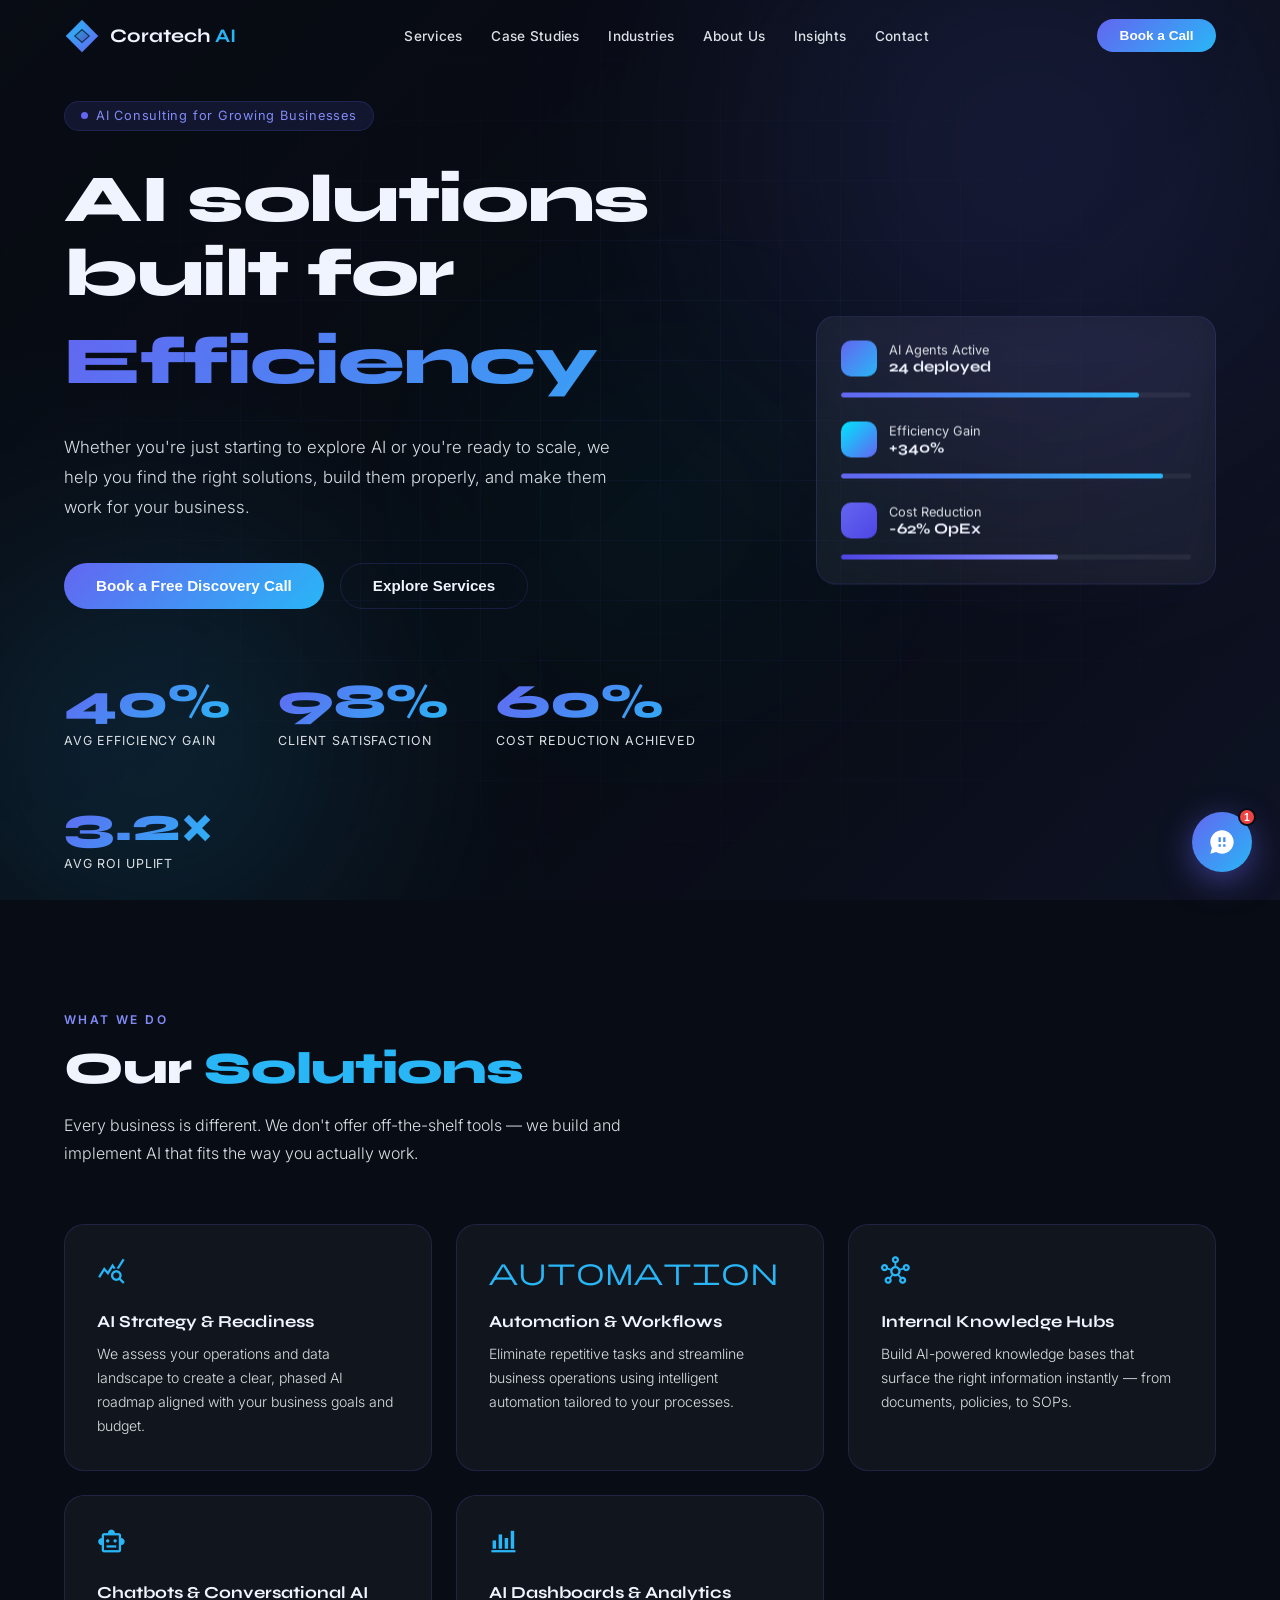
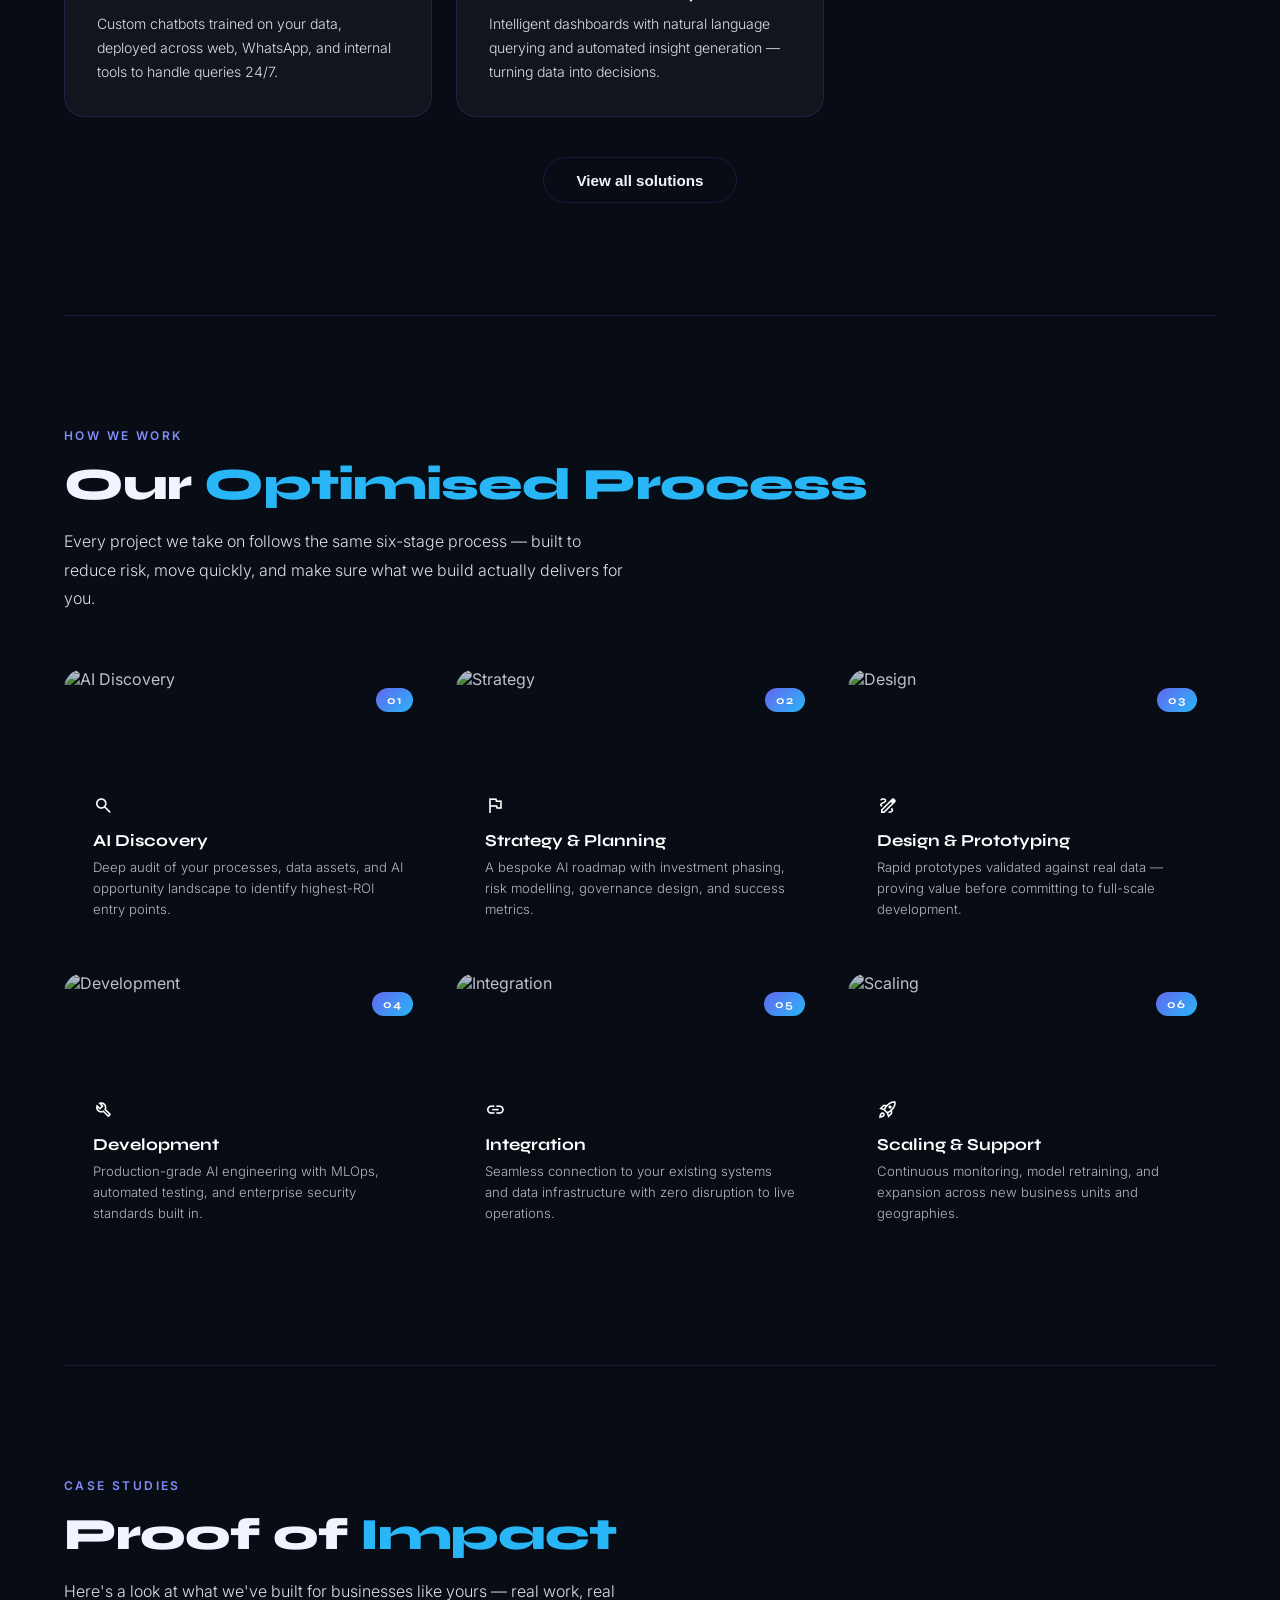
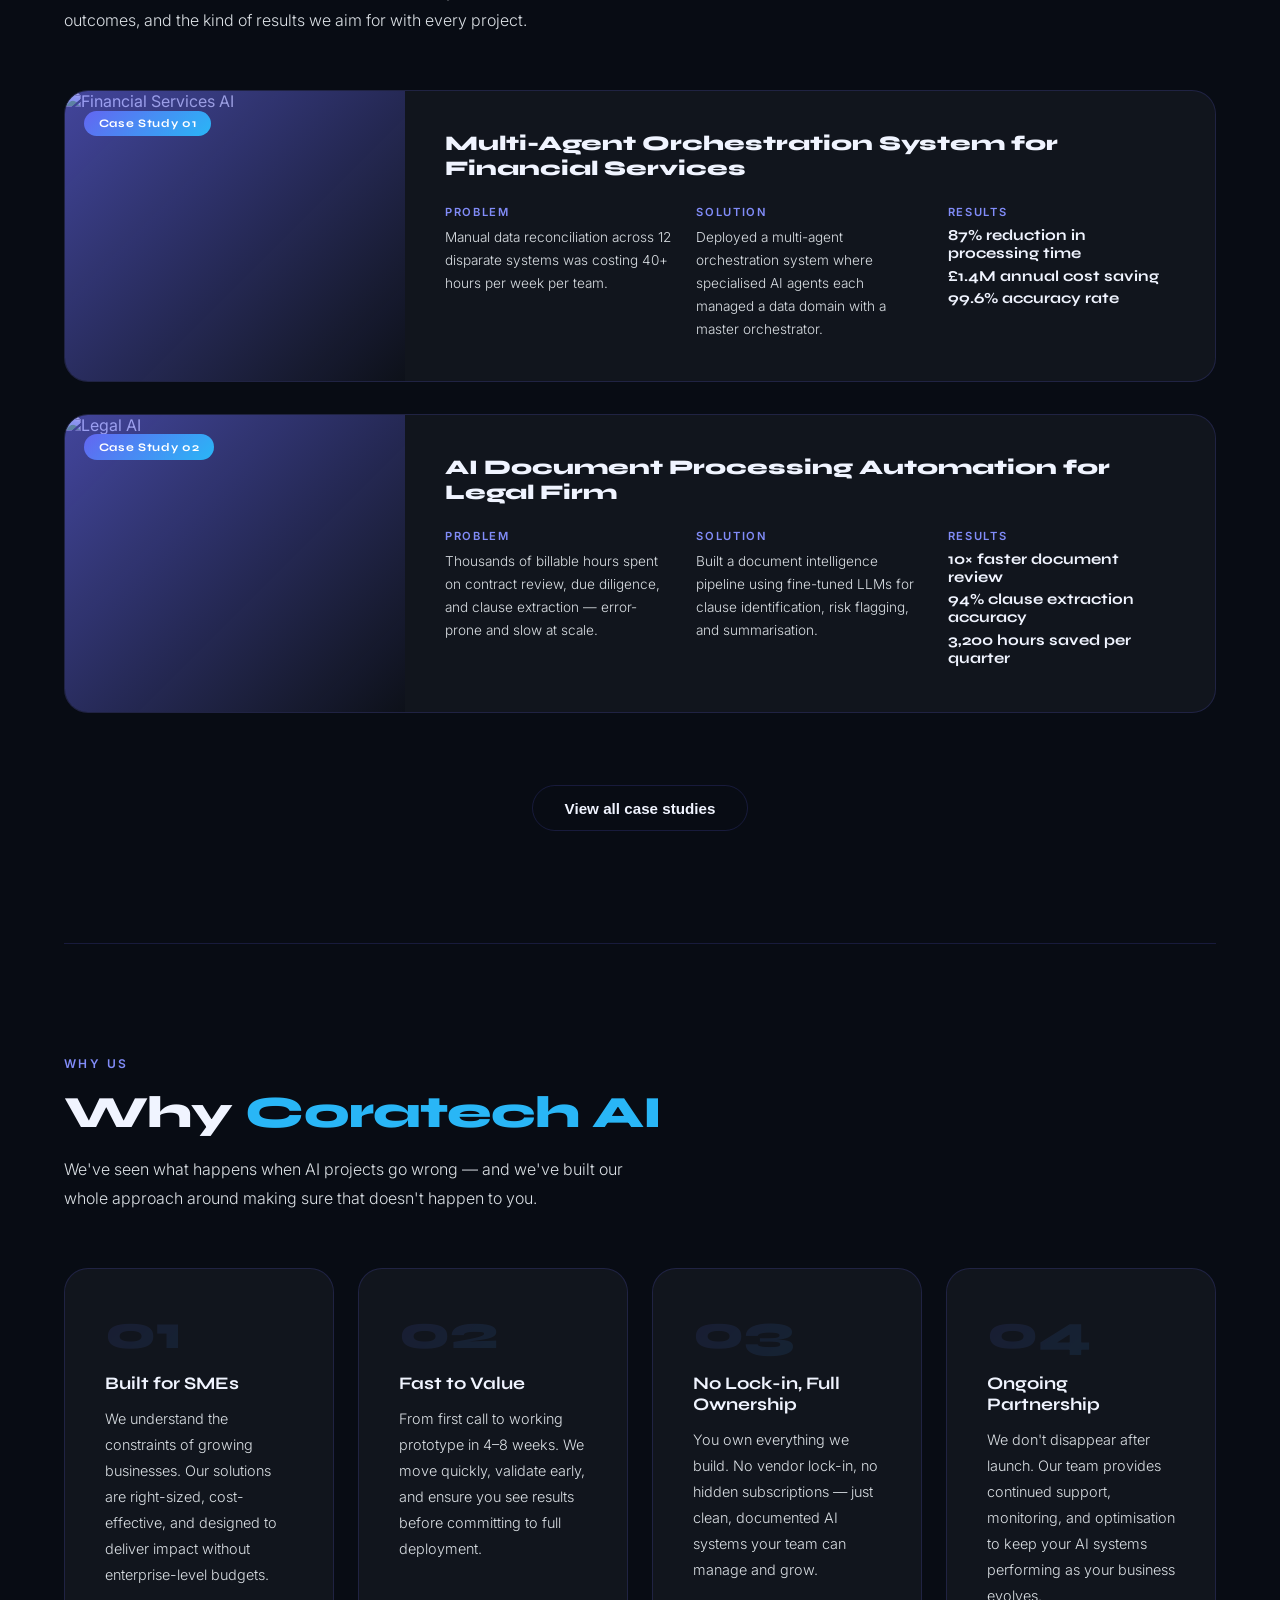
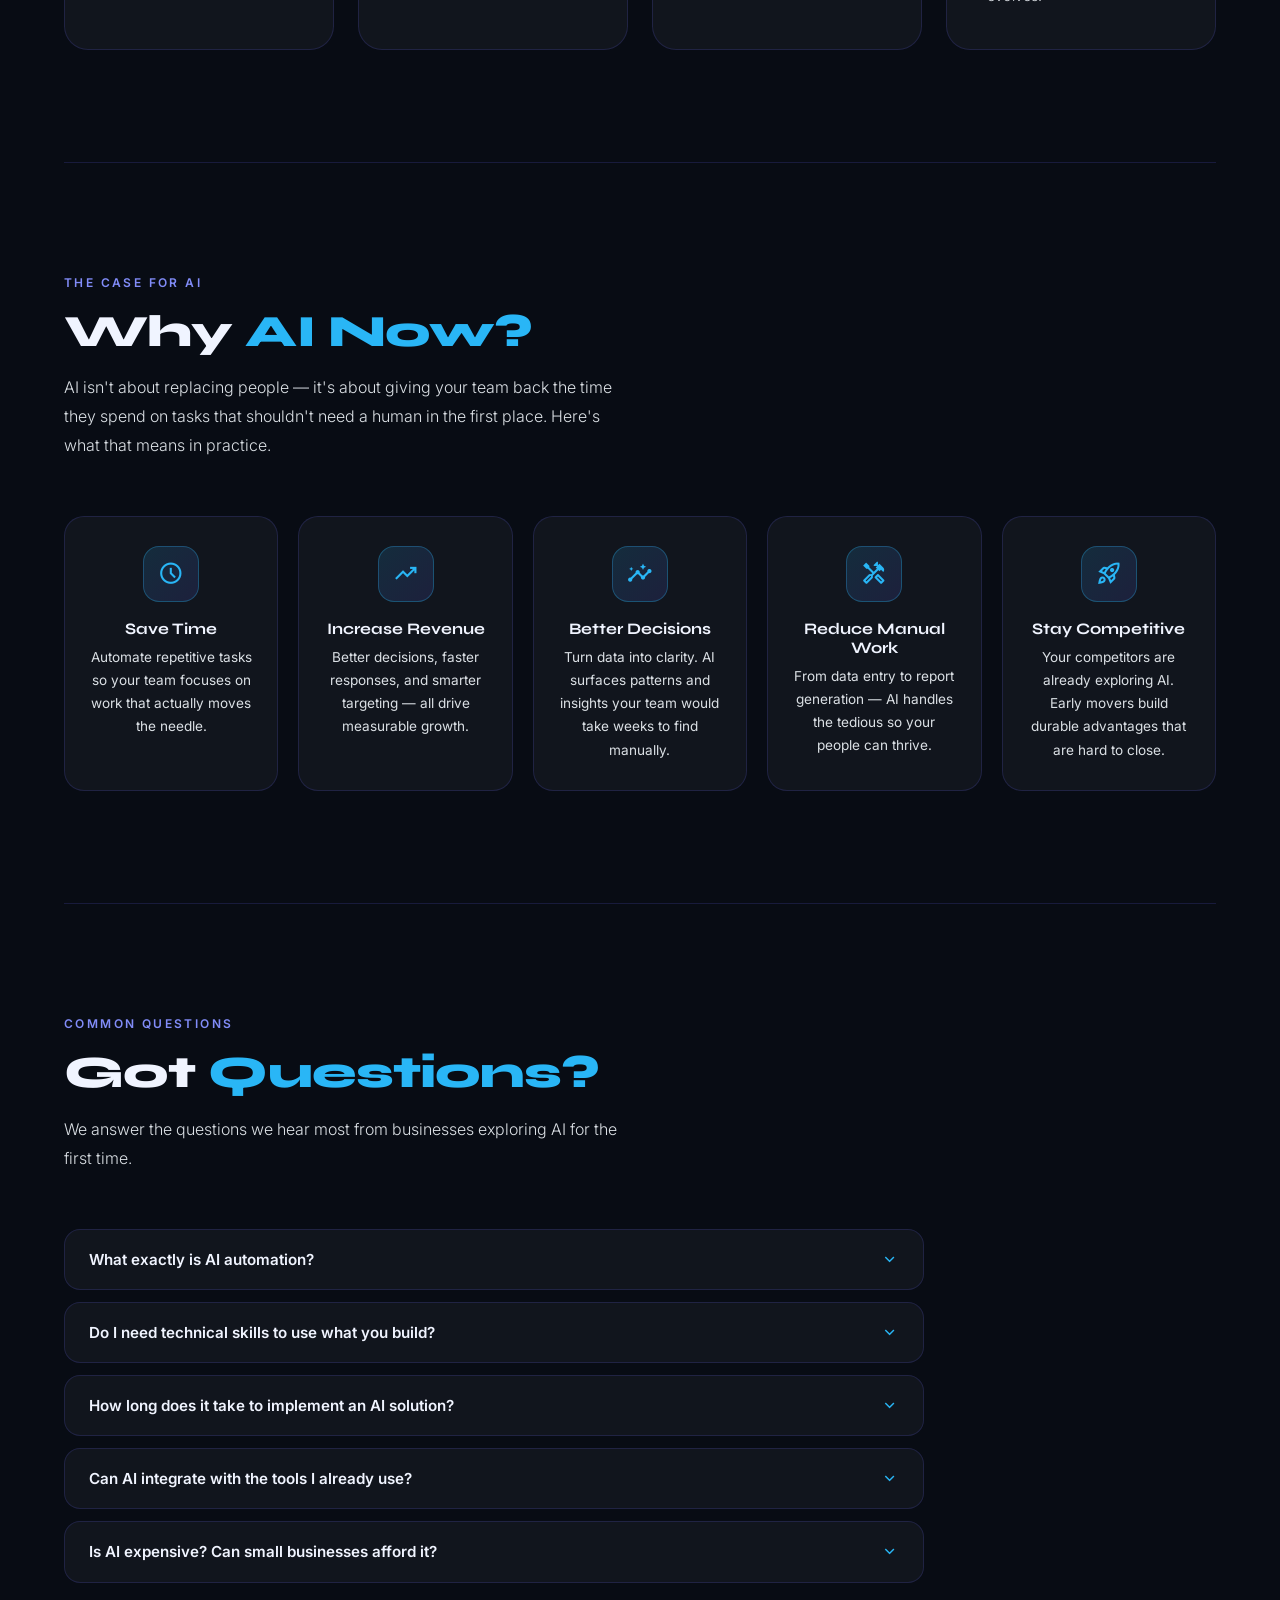
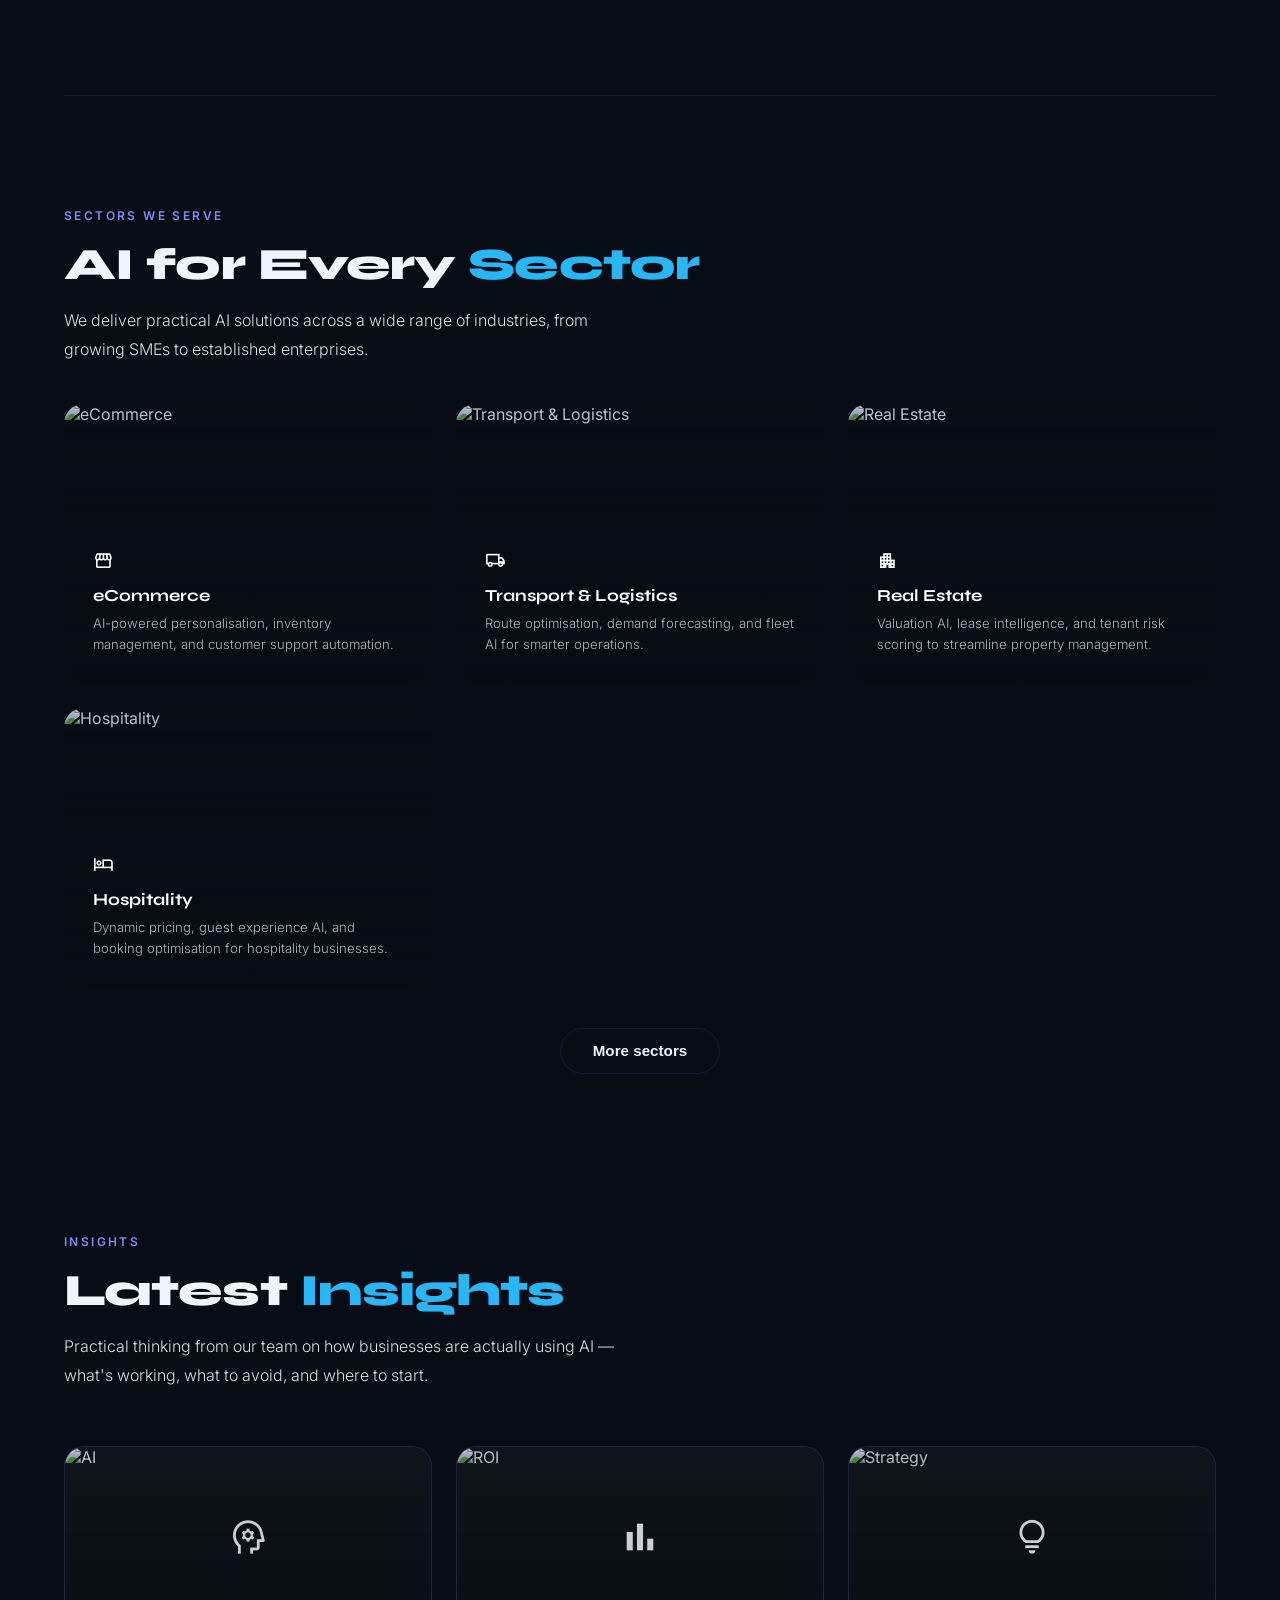
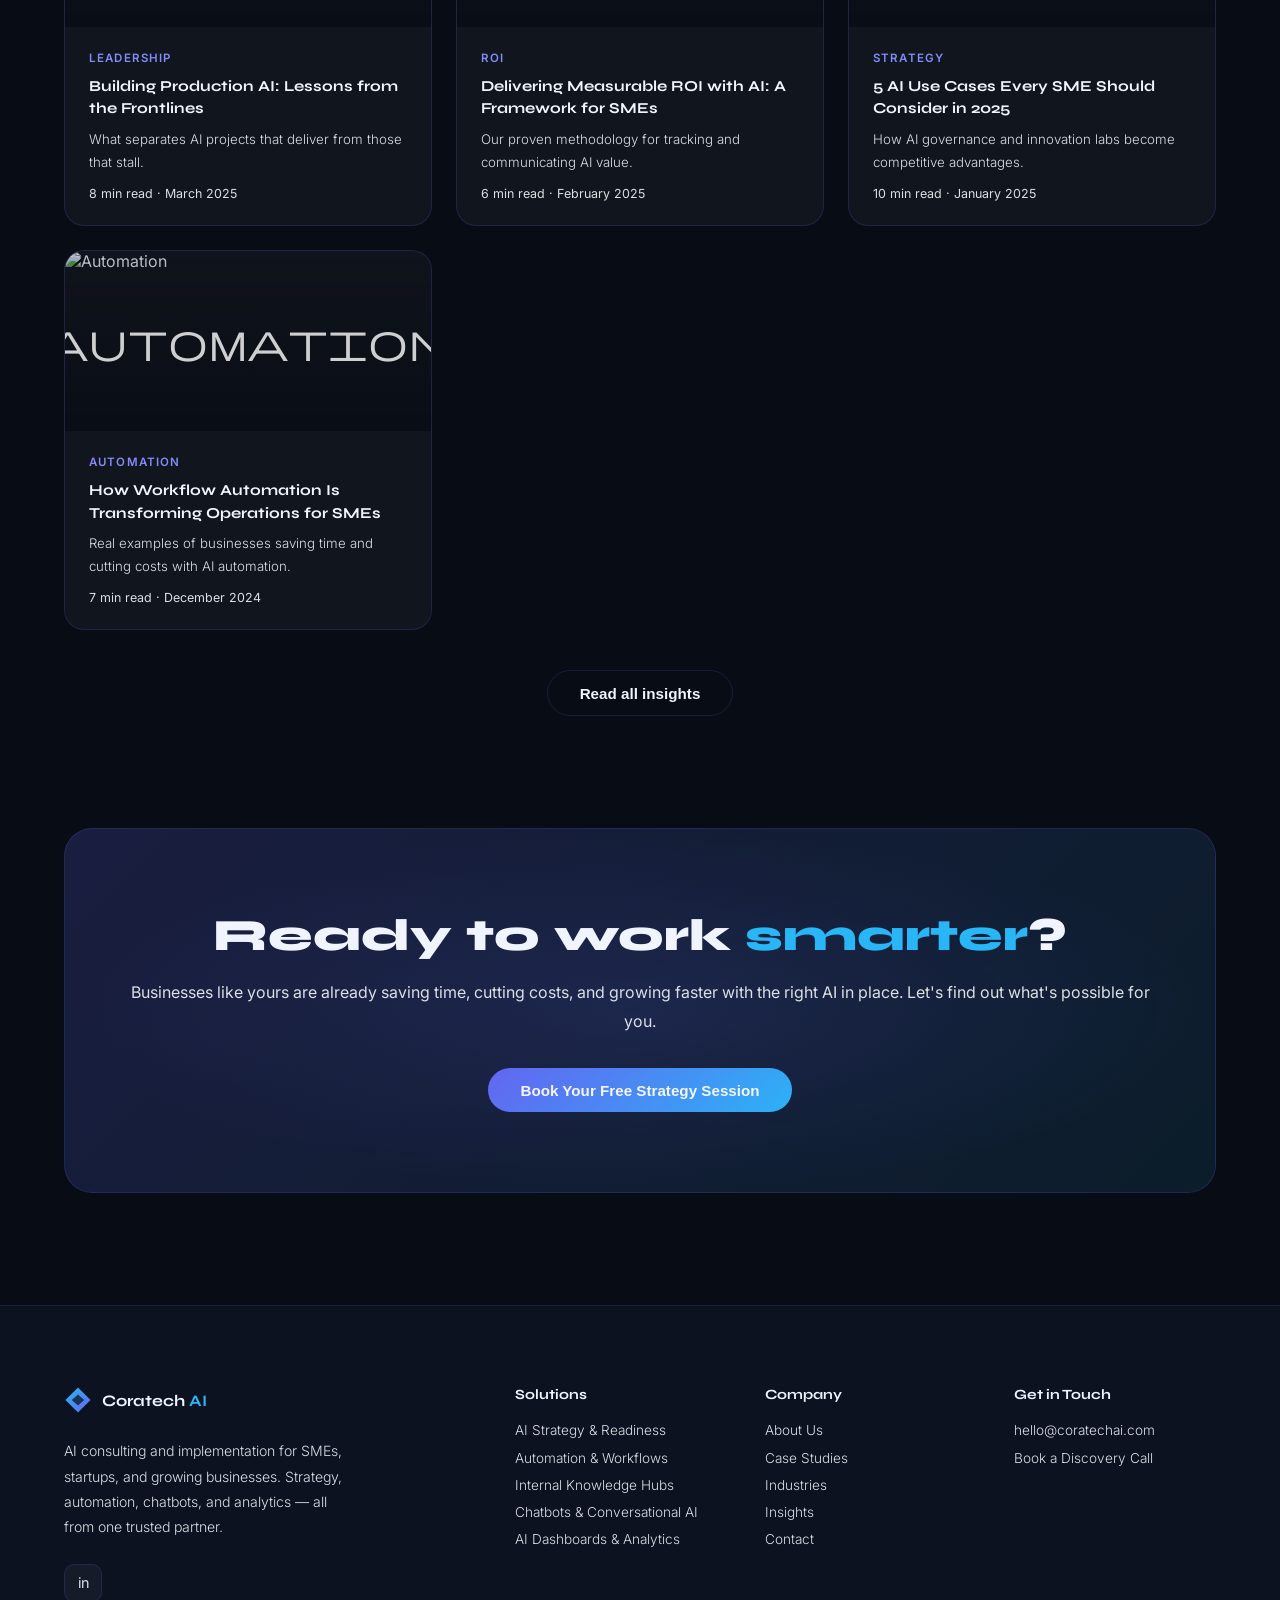
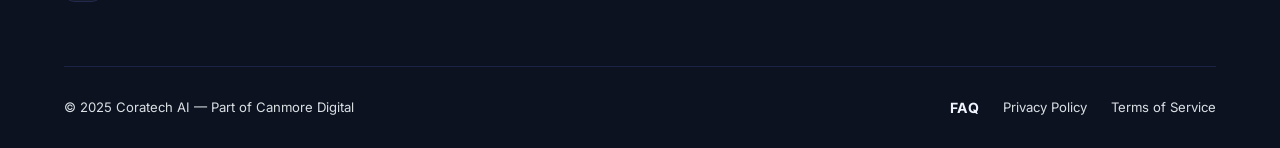
==== commit 1a42793f: "Add files via upload" ====
--- a/index.html
+++ b/index.html
@@ -5,12 +5,14 @@
 <meta name="viewport" content="width=device-width,initial-scale=1.0,maximum-scale=1.0"/>
 <title>Coratech AI — Bespoke Enterprise AI Solutions</title>
 <link rel="preconnect" href="https://fonts.googleapis.com"/>
-<link href="https://fonts.googleapis.com/css2?family=Syne:wght@400;500;600;700;800&family=DM+Sans:wght@300;400;500;600&display=swap" rel="stylesheet"/>
+<link href="https://fonts.googleapis.com/css2?family=Inter:wght@300;400;500;600;700&family=Syne:wght@400;500;600;700;800&display=swap" rel="stylesheet"/>
+<link rel="stylesheet" href="https://fonts.googleapis.com/css2?family=Material+Symbols+Outlined:opsz,wght,FILL,GRAD@20..48,100..700,0..1,-50..200" />
+<script src="https://www.google.com/recaptcha/api.js" async defer></script>
 <style>
 :root{
   --bg:#080c14;--bg2:#0c1220;--navy:#0d1b2e;--navy2:#0a1628;
   --accent:#6366f1;--accent2:#818cf8;--cyan:#29b6f6;--cyan2:#00e5ff;
-  --white:#f0f4ff;--muted:#8fa3bf;
+  --white:#f0f4ff;--muted:#dbe0e5;
   --glass:rgba(255,255,255,0.04);--glass2:rgba(255,255,255,0.08);
   --border:rgba(99,102,241,0.18);--border2:rgba(41,182,246,0.15);
   --grad:linear-gradient(135deg,#6366f1,#29b6f6);
@@ -18,7 +20,7 @@
 }
 *{margin:0;padding:0;box-sizing:border-box}
 html{scroll-behavior:smooth}
-body{background:var(--bg);color:var(--white);font-family:'DM Sans',sans-serif;overflow-x:hidden}
+body{background:var(--bg);color:var(--white);font-family:'Inter',sans-serif;overflow-x:hidden}
 
 /* NAV */
 nav{position:fixed;top:0;left:0;right:0;z-index:1000;padding:0 5%;display:flex;align-items:center;justify-content:space-between;height:72px;transition:all .4s ease;border-bottom:1px solid transparent}
@@ -49,8 +51,8 @@
 /* ========= HERO ========= */
 .hero{min-height:100vh;display:flex;align-items:center;position:relative;overflow:hidden;padding:0 5%;padding-top:72px}
 .hero-video-wrap{position:absolute;inset:0;z-index:0;overflow:hidden}
-.hero-video-wrap video{width:100%;height:100%;object-fit:cover;opacity:.18}
-.hero-video-overlay{position:absolute;inset:0;background:linear-gradient(135deg,rgba(8,12,20,.92) 0%,rgba(8,12,20,.7) 60%,rgba(99,102,241,.15) 100%)}
+.hero-video-wrap video{width:100%;height:100%;object-fit:cover;opacity:.55}
+.hero-video-overlay{position:absolute;inset:0;background:linear-gradient(135deg,rgba(8,12,20,.72) 0%,rgba(8,12,20,.45) 60%,rgba(99,102,241,.08) 100%)}
 .hero-orb{position:absolute;border-radius:50%;filter:blur(120px);opacity:.2;animation:drift 14s ease-in-out infinite alternate}
 .hero-orb.o1{width:700px;height:700px;background:radial-gradient(circle,#6366f1,transparent);top:-200px;right:-100px}
 .hero-orb.o2{width:500px;height:500px;background:radial-gradient(circle,#29b6f6,transparent);bottom:-100px;left:-100px;animation-delay:-5s}
@@ -61,17 +63,16 @@
 .hero-badge{display:inline-flex;align-items:center;gap:.5rem;background:rgba(99,102,241,.12);border:1px solid var(--border);padding:.4rem 1rem;border-radius:100px;font-size:.8rem;color:var(--accent2);margin-bottom:2rem;letter-spacing:.06em}
 .hero-badge-dot{width:7px;height:7px;background:var(--accent);border-radius:50%;animation:pulse 2s infinite}
 @keyframes pulse{0%,100%{box-shadow:0 0 0 0 rgba(99,102,241,.5)}50%{box-shadow:0 0 0 6px rgba(99,102,241,0)}}
-.hero h1{font-family:'Syne',sans-serif;font-size:clamp(2.4rem,5.5vw,4.2rem);font-weight:800;line-height:1.1;letter-spacing:-.02em;margin-bottom:1.5rem}
+.hero h1{font-family:'Syne',sans-serif;font-size:clamp(2.4rem,5.5vw,4.2rem);font-weight:800;line-height:1.1;letter-spacing:-.02em;margin-bottom:1.5rem;overflow:visible}
 .hero-static{color:var(--white)}
-.hero-rotating-wrap{display:block;height:1.2em;overflow:hidden;margin-top:.15em}
-.hero-rotating{display:flex;flex-direction:column;animation:rotateText 12s ease-in-out infinite}
+.hero-rotating-wrap{display:block;height:1.3em;overflow:hidden;margin-top:.15em}
+.hero-rotating{display:flex;flex-direction:column;animation:rotateText 9s ease-in-out infinite}
 .hero-rotating span{font-family:'Syne',sans-serif;font-size:inherit;font-weight:800;line-height:1.2em;background:var(--grad);-webkit-background-clip:text;-webkit-text-fill-color:transparent;background-clip:text;display:block;flex-shrink:0}
 @keyframes rotateText{
-  0%,18%{transform:translateY(0)}
-  22%,38%{transform:translateY(-1.2em)}
-  42%,58%{transform:translateY(-2.4em)}
-  62%,78%{transform:translateY(-3.6em)}
-  82%,100%{transform:translateY(0)}
+  0%,22%{transform:translateY(0)}
+  28%,48%{transform:translateY(-1.2em)}
+  54%,74%{transform:translateY(-2.4em)}
+  80%,100%{transform:translateY(0)}
 }
 .hero p{font-size:1.05rem;color:var(--muted);line-height:1.8;max-width:580px;margin-bottom:2.5rem;font-weight:300}
 .hero-btns{display:flex;gap:1rem;flex-wrap:wrap}
@@ -81,7 +82,7 @@
 .btn-secondary:hover{background:var(--glass2);border-color:var(--accent);transform:translateY(-3px)}
 .hero-stats{display:flex;gap:3rem;margin-top:4rem;flex-wrap:wrap}
 .stat{display:flex;flex-direction:column}
-.stat-num{font-family:'Syne',sans-serif;font-size:2rem;font-weight:800;background:var(--grad);-webkit-background-clip:text;-webkit-text-fill-color:transparent;background-clip:text}
+.stat-num{font-family:'Syne',sans-serif;font-size:3rem;font-weight:800;background:var(--grad);-webkit-background-clip:text;-webkit-text-fill-color:transparent;background-clip:text}
 .stat-label{font-size:.78rem;color:var(--muted);letter-spacing:.07em;margin-top:.2rem}
 .hero-visual{position:absolute;right:5%;top:50%;transform:translateY(-50%);width:400px;z-index:2;display:none}
 @media(min-width:1100px){.hero-visual{display:block}}
@@ -100,7 +101,7 @@
 .section-label{font-size:.75rem;letter-spacing:.2em;color:var(--accent2);text-transform:uppercase;margin-bottom:1rem;font-weight:600}
 .section-title{font-family:'Syne',sans-serif;font-size:clamp(1.8rem,3.5vw,2.8rem);font-weight:800;letter-spacing:-.02em;line-height:1.15;margin-bottom:1rem}
 .section-sub{color:var(--muted);font-size:1rem;max-width:560px;line-height:1.8;margin-bottom:3.5rem;font-weight:300}
-.hl{background:var(--grad);-webkit-background-clip:text;-webkit-text-fill-color:transparent;background-clip:text}
+.hl{color:var(--cyan);-webkit-text-fill-color:var(--cyan)}
 .divider{height:1px;background:var(--border);margin:0 5%}
 
 /* ROADMAP */
@@ -332,10 +333,39 @@
 .social-link{width:38px;height:38px;background:var(--glass);border:1px solid var(--border);border-radius:10px;display:flex;align-items:center;justify-content:center;color:var(--muted);text-decoration:none;font-size:.9rem;transition:.3s}
 .social-link:hover{border-color:var(--accent);color:var(--accent2);transform:translateY(-3px)}
 
-/* BACK BTN */
+/* FAQ */
+.faq-list{display:flex;flex-direction:column;gap:.75rem;max-width:860px}
+.faq-item{background:var(--glass);border:1px solid var(--border);border-radius:16px;overflow:hidden;transition:.3s}
+.faq-item:hover{border-color:rgba(99,102,241,.3)}
+.faq-q{width:100%;background:none;border:none;color:var(--white);font-family:'Syne',sans-serif;font-size:.95rem;font-weight:700;padding:1.25rem 1.5rem;text-align:left;cursor:pointer;display:flex;justify-content:space-between;align-items:center;gap:1rem}
+.faq-icon{font-size:1.2rem;color:var(--cyan);transition:transform .3s;flex-shrink:0}
+.faq-item.open .faq-icon{transform:rotate(180deg)}
+.faq-a{display:none;padding:0 1.5rem 1.25rem}
+.faq-a p{color:var(--muted);font-size:.9rem;line-height:1.9}
+.faq-item.open .faq-a{display:block}
+
+/* INSIGHTS 3-COL */
+.insights-grid{display:grid;grid-template-columns:repeat(auto-fill,minmax(300px,1fr));gap:1.5rem}
+.ins-card{background:var(--glass);border:1px solid var(--border);border-radius:20px;overflow:hidden;cursor:pointer;transition:all .4s}
+.ins-card:hover{transform:translateY(-6px);border-color:rgba(99,102,241,.3);box-shadow:0 20px 50px rgba(99,102,241,.1)}
+.ins-img{height:160px;background:var(--grad);display:flex;align-items:center;justify-content:center;position:relative;overflow:hidden}
+.ins-img img{width:100%;height:100%;object-fit:cover;transition:transform .5s}
+.ins-card:hover .ins-img img{transform:scale(1.06)}
+.ins-img-icon{position:absolute;inset:0;display:flex;align-items:center;justify-content:center;background:rgba(8,12,20,.35)}
+.ins-body{padding:1.4rem}
+.ins-tag{font-size:.72rem;color:var(--cyan);letter-spacing:.1em;text-transform:uppercase;font-weight:600;margin-bottom:.5rem;display:block}
+.ins-card h3{font-family:'Syne',sans-serif;font-size:.92rem;font-weight:700;line-height:1.5;margin-bottom:.5rem}
+.ins-card p{color:var(--muted);font-size:.83rem;line-height:1.7}
+.ins-meta{font-size:.78rem;color:var(--muted);margin-top:.75rem}
+
+/* READ ALL INSIGHTS BUTTON */
 .back-btn{display:inline-flex;align-items:center;gap:.5rem;color:var(--accent2);font-size:.9rem;font-weight:600;cursor:pointer;margin:3rem 5% 0;transition:.2s;background:none;border:none}
 .back-btn:hover{gap:.8rem}
 
+
+/* RECAPTCHA */
+.g-recaptcha{margin:1rem 0;}
+@media(max-width:400px){.g-recaptcha{transform:scale(0.85);transform-origin:left top;}}
 /* SCROLL ANIMATIONS */
 .fade-in{opacity:0;transform:translateY(30px);transition:opacity .7s ease,transform .7s ease}
 .fade-in.visible{opacity:1;transform:translateY(0)}
@@ -358,17 +388,101 @@
   .mission-vision{grid-template-columns:1fr}
   .img-card-grid{grid-template-columns:repeat(auto-fill,minmax(250px,1fr))}
 }
+/* ===== CHATBOT ===== */
+#chatbot-btn{position:fixed;bottom:28px;right:28px;z-index:3000;width:60px;height:60px;background:var(--grad);border:none;border-radius:50%;cursor:pointer;display:flex;align-items:center;justify-content:center;box-shadow:0 8px 32px rgba(99,102,241,.5);transition:all .3s}
+#chatbot-btn:hover{transform:scale(1.1);box-shadow:0 12px 40px rgba(99,102,241,.7)}
+#chatbot-btn svg{width:28px;height:28px;fill:#fff}
+.chatbot-badge{position:absolute;top:-4px;right:-4px;width:18px;height:18px;background:#ef4444;border-radius:50%;border:2px solid var(--bg);display:flex;align-items:center;justify-content:center;font-size:.65rem;color:#fff;font-weight:700}
+#chatbot-window{position:fixed;bottom:100px;right:28px;z-index:3000;width:360px;max-height:540px;background:var(--bg2);border:1px solid var(--border);border-radius:24px;display:none;flex-direction:column;box-shadow:0 24px 80px rgba(0,0,0,.6);overflow:hidden}
+#chatbot-window.open{display:flex}
+.cb-header{background:var(--grad);padding:1.2rem 1.4rem;display:flex;align-items:center;gap:.75rem;flex-shrink:0}
+.cb-avatar{width:40px;height:40px;background:rgba(255,255,255,.2);border-radius:50%;display:flex;align-items:center;justify-content:center;flex-shrink:0}
+.cb-wa-btn{display:inline-flex;align-items:center;background:#25d366;color:#fff;border-radius:100px;padding:.4rem .9rem;font-size:.75rem;font-weight:600;text-decoration:none;transition:.2s}
+.cb-wa-btn:hover{background:#1ebe5d;transform:translateY(-1px)}
+.cb-header-info h4{font-family:'Syne',sans-serif;font-weight:700;font-size:.95rem;color:#fff;margin-bottom:.1rem}
+.cb-header-info p{font-size:.75rem;color:rgba(255,255,255,.8)}
+.cb-close{margin-left:auto;background:rgba(255,255,255,.2);border:none;color:#fff;width:30px;height:30px;border-radius:50%;cursor:pointer;display:flex;align-items:center;justify-content:center;font-size:1rem;flex-shrink:0;transition:.2s}
+.cb-close:hover{background:rgba(255,255,255,.35)}
+.cb-messages{flex:1;overflow-y:auto;padding:1.2rem;display:flex;flex-direction:column;gap:.75rem;min-height:0}
+.cb-messages::-webkit-scrollbar{width:4px}
+.cb-messages::-webkit-scrollbar-track{background:transparent}
+.cb-messages::-webkit-scrollbar-thumb{background:var(--border);border-radius:4px}
+.cb-msg{max-width:85%;padding:.75rem 1rem;border-radius:16px;font-size:.875rem;line-height:1.6}
+.cb-msg.bot{background:var(--glass);border:1px solid var(--border);align-self:flex-start;border-bottom-left-radius:4px}
+.cb-msg.user{background:var(--grad);color:#fff;align-self:flex-end;border-bottom-right-radius:4px}
+.cb-quick-btns{display:flex;flex-wrap:wrap;gap:.5rem;padding:.5rem 1.2rem .75rem}
+.cb-quick{background:rgba(99,102,241,.12);border:1px solid var(--border);color:var(--white);font-size:.78rem;font-weight:500;padding:.45rem .9rem;border-radius:100px;cursor:pointer;transition:.2s;white-space:nowrap}
+.cb-quick:hover{background:rgba(99,102,241,.25);border-color:var(--accent)}
+.cb-input-row{display:flex;gap:.5rem;padding:.75rem 1rem;border-top:1px solid var(--border);flex-shrink:0}
+.cb-input{flex:1;background:var(--glass);border:1px solid var(--border);border-radius:100px;padding:.55rem 1rem;color:var(--white);font-size:.875rem;outline:none;font-family:'Inter',sans-serif}
+.cb-input:focus{border-color:var(--accent)}
+.cb-send{background:var(--grad);border:none;color:#fff;width:36px;height:36px;border-radius:50%;cursor:pointer;display:flex;align-items:center;justify-content:center;flex-shrink:0;transition:.2s}
+.cb-send:hover{transform:scale(1.1)}
+.cb-lead-form{padding:.75rem 1.2rem;display:flex;flex-direction:column;gap:.5rem}
+.cb-lead-form input{background:var(--glass);border:1px solid var(--border);border-radius:10px;padding:.6rem .9rem;color:var(--white);font-size:.85rem;outline:none;font-family:'Inter',sans-serif}
+.cb-lead-form input:focus{border-color:var(--accent)}
+.cb-lead-submit{background:var(--grad);border:none;color:#fff;border-radius:100px;padding:.6rem 1.2rem;font-size:.85rem;font-weight:600;cursor:pointer;transition:.2s}
+.cb-lead-submit:hover{opacity:.85}
+@media(max-width:480px){#chatbot-window{width:calc(100vw - 32px);right:16px;bottom:92px}}
+@media(max-width:480px){#chatbot-btn{bottom:20px;right:20px}}
+
+/* ===== WHY AI SECTION ===== */
+.why-ai-grid{display:grid;grid-template-columns:repeat(auto-fill,minmax(200px,1fr));gap:1.25rem;margin-top:2.5rem}
+.why-ai-card{background:var(--glass);border:1px solid var(--border);border-radius:20px;padding:1.8rem 1.5rem;text-align:center;transition:all .4s;position:relative;overflow:hidden}
+.why-ai-card::before{content:'';position:absolute;inset:0;background:linear-gradient(135deg,rgba(99,102,241,.08),rgba(41,182,246,.04));opacity:0;transition:.4s}
+.why-ai-card:hover{transform:translateY(-6px);border-color:var(--cyan);box-shadow:0 16px 40px rgba(41,182,246,.12)}
+.why-ai-card:hover::before{opacity:1}
+.why-ai-icon{width:56px;height:56px;background:linear-gradient(135deg,rgba(41,182,246,.15),rgba(99,102,241,.15));border:1px solid rgba(41,182,246,.3);border-radius:16px;display:flex;align-items:center;justify-content:center;margin:0 auto 1.1rem}
+.why-ai-card h3{font-family:'Syne',sans-serif;font-size:1rem;font-weight:700;margin-bottom:.5rem;color:var(--white)}
+.why-ai-card p{font-size:.85rem;color:var(--muted);line-height:1.7}
+
+/* ===== INSIGHT ARTICLE PAGE ===== */
+#page-insight-article{background:var(--bg)}
+.article-hero{padding:9rem 5% 4rem;position:relative;overflow:hidden;border-bottom:1px solid var(--border)}
+.article-hero::before{content:'';position:absolute;inset:0;background:radial-gradient(ellipse at top left,rgba(41,182,246,.15),transparent 60%)}
+.article-tag{display:inline-flex;align-items:center;gap:.4rem;background:rgba(41,182,246,.12);border:1px solid rgba(41,182,246,.3);color:var(--cyan);font-size:.75rem;font-weight:600;letter-spacing:.1em;text-transform:uppercase;padding:.35rem .9rem;border-radius:100px;margin-bottom:1.5rem}
+.article-hero h1{font-family:'Syne',sans-serif;font-size:clamp(1.8rem,4vw,3rem);font-weight:800;letter-spacing:-.02em;line-height:1.2;max-width:780px;margin-bottom:1.5rem;position:relative;z-index:1}
+.article-meta{display:flex;align-items:center;gap:1.5rem;font-size:.82rem;color:var(--muted);position:relative;z-index:1;flex-wrap:wrap}
+.article-meta span{display:flex;align-items:center;gap:.35rem}
+.article-body{max-width:780px;margin:0 auto;padding:4rem 5%}
+.article-body h2{font-family:'Syne',sans-serif;font-size:1.5rem;font-weight:800;margin:2.5rem 0 1rem;color:var(--white)}
+.article-body h3{font-family:'Syne',sans-serif;font-size:1.1rem;font-weight:700;margin:2rem 0 .75rem;color:var(--cyan)}
+.article-body p{color:var(--muted);font-size:.97rem;line-height:1.9;margin-bottom:1.25rem}
+.article-body ul{padding-left:1.5rem;margin-bottom:1.25rem}
+.article-body ul li{color:var(--muted);font-size:.97rem;line-height:1.9;margin-bottom:.5rem}
+.article-callout{background:linear-gradient(135deg,rgba(99,102,241,.12),rgba(41,182,246,.08));border:1px solid rgba(99,102,241,.25);border-radius:16px;padding:1.75rem 2rem;margin:2rem 0}
+.article-callout p{color:var(--white);font-weight:500;margin:0;font-size:1rem}
+.article-example{background:var(--glass);border:1px solid var(--border);border-left:3px solid var(--cyan);border-radius:0 12px 12px 0;padding:1.5rem 1.75rem;margin:1.5rem 0}
+.article-example h4{font-family:'Syne',sans-serif;font-size:.85rem;color:var(--cyan);font-weight:700;letter-spacing:.1em;text-transform:uppercase;margin-bottom:.5rem}
+.article-example p{margin:0;color:var(--muted);font-size:.92rem}
+.article-back{display:inline-flex;align-items:center;gap:.5rem;color:var(--muted);font-size:.88rem;font-weight:500;cursor:pointer;background:none;border:none;transition:.2s;margin-bottom:2rem;padding:0}
+.article-back:hover{color:var(--cyan)}
+
+/* ===== INDUSTRY DETAIL ENHANCED ===== */
+.ind-detail-grid{display:grid;grid-template-columns:repeat(auto-fill,minmax(300px,1fr));gap:1.25rem;margin:1.5rem 0 3rem}
+.ind-detail-card{background:var(--glass);border:1px solid var(--border);border-radius:18px;padding:1.75rem;transition:.3s}
+.ind-detail-card:hover{border-color:rgba(41,182,246,.35);transform:translateY(-3px)}
+.ind-detail-card .idc-label{font-size:.72rem;color:var(--cyan);letter-spacing:.12em;text-transform:uppercase;font-weight:600;margin-bottom:.5rem;display:flex;align-items:center;gap:.4rem}
+.ind-detail-card h4{font-family:'Syne',sans-serif;font-size:1rem;font-weight:700;margin-bottom:.6rem;color:var(--white)}
+.ind-detail-card p{color:var(--muted);font-size:.88rem;line-height:1.75}
+.ind-outcome{background:rgba(41,182,246,.08);border:1px solid rgba(41,182,246,.2);border-radius:10px;padding:.75rem 1rem;margin-top:.75rem;font-size:.83rem;color:var(--cyan);font-weight:500;display:flex;align-items:center;gap:.4rem}
+
+/* ===== ENHANCED FAQ ===== */
+.faq-enhanced .faq-q span:first-child{font-family:'Inter',sans-serif;font-size:.95rem;font-weight:600}
+
+/* ===== MOBILE IMPROVEMENTS ===== */
 @media(max-width:700px){
-  nav .nav-links,.nav-cta{display:none}
-  .hamburger{display:flex}
-  .hero h1{font-size:2rem}
-  .hero-stats{gap:1.5rem}
-  .footer-grid{grid-template-columns:1fr}
-  .benefits{grid-template-columns:1fr}
-  section{padding:4rem 5%}
-  .cta-band{padding:3rem 2rem}
-  .industries-grid{padding:2rem 5%}
-  .cs-list{padding:2rem 5%}
+  .why-ai-grid{grid-template-columns:repeat(2,1fr)}
+  .hero-stats{gap:1.2rem}
+  .hero-stats .stat-num{font-size:2rem}
+  .article-body{padding:3rem 5%}
+  .article-hero{padding:8rem 5% 3rem}
+  #chatbot-window{bottom:88px}
+  .cb-quick-btns{gap:.4rem}
+  .cb-quick{font-size:.73rem;padding:.4rem .75rem}
+}
+@media(max-width:400px){
+  .why-ai-grid{grid-template-columns:1fr}
 }
 </style>
 </head>
@@ -398,13 +512,16 @@
     <span class="logo-text">Coratech <span>AI</span></span>
   </a>
   <ul class="nav-links">
-    <li><a href="#" onclick="showPage('home');return false">Home</a></li>
+    <li><a href="#" onclick="showPage('services');return false">Services</a></li>
     <li><a href="#" onclick="showPage('case-studies');return false">Case Studies</a></li>
     <li><a href="#" onclick="showPage('industries');return false">Industries</a></li>
-    <li><a href="#" onclick="showPage('services');return false">Services</a></li>
-    <li><a href="#" onclick="showPage('about');return false">About Us</a></li>
+    <li class="nav-dropdown" style="position:relative">
+      <a href="#" onclick="showPage('about');return false">About Us</a>
+      <ul class="nav-sub" style="display:none;position:absolute;top:100%;left:0;background:rgba(8,12,20,0.97);border:1px solid var(--border);border-radius:12px;padding:.5rem;min-width:140px;list-style:none;z-index:200">
+        <li><a href="#" onclick="showPage('about');return false" style="padding:.4rem .8rem;display:block;border:none">Process</a></li>
+      </ul>
+    </li>
     <li><a href="#" onclick="showPage('insights');return false">Insights</a></li>
-    <li><a href="#" onclick="showPage('public-sector');return false">Public Sector</a></li>
     <li><a href="#" onclick="showPage('contact');return false">Contact</a></li>
   </ul>
   <button class="nav-cta" onclick="openBooking()">Book a Call</button>
@@ -414,15 +531,13 @@
 <!-- MOBILE MENU -->
 <div class="mobile-menu" id="mobileMenu">
   <div class="mob-x" onclick="toggleMenu()">&#x2715;</div>
-  <a href="#" onclick="showPage('home');toggleMenu();return false">Home</a>
+  <a href="#" onclick="showPage('services');toggleMenu();return false">Services</a>
   <a href="#" onclick="showPage('case-studies');toggleMenu();return false">Case Studies</a>
   <a href="#" onclick="showPage('industries');toggleMenu();return false">Industries</a>
-  <a href="#" onclick="showPage('services');toggleMenu();return false">Services</a>
   <a href="#" onclick="showPage('about');toggleMenu();return false">About Us</a>
   <a href="#" onclick="showPage('insights');toggleMenu();return false">Insights</a>
-  <a href="#" onclick="showPage('public-sector');toggleMenu();return false">Public Sector</a>
   <a href="#" onclick="showPage('contact');toggleMenu();return false">Contact</a>
-  <button class="btn-primary" style="margin-top:1.5rem;justify-content:center;width:100%" onclick="openBooking();toggleMenu()">&#128197; Book a Discovery Call</button>
+  <button class="btn-primary" style="margin-top:1.5rem;justify-content:center;width:100%" onclick="openBooking();toggleMenu()">Book a Discovery Call</button>
 </div>
 
 <!-- ===== HOME ===== -->
@@ -441,204 +556,320 @@
       <div class="hero-orb o2"></div>
       <div class="hero-orb o3"></div>
       <div class="hero-grid"></div>
-    </div>
+     </div>
+
     <div class="hero-content">
-      <div class="hero-badge"><span class="hero-badge-dot"></span> Enterprise AI Consultancy</div>
+      <div class="hero-badge"><span class="hero-badge-dot"></span> AI Consulting for Growing Businesses</div>
       <h1>
-        <span class="hero-static">Bespoke AI solutions for</span>
+        <span class="hero-static">AI solutions built for</span>
         <span class="hero-rotating-wrap">
           <span class="hero-rotating">
-            <span>Enterprise Transformation</span>
-            <span>Intelligent Automation</span>
-            <span>Data-Driven Growth</span>
-            <span>AI-Powered Operations</span>
-            <span>Enterprise Transformation</span>
+            <span>Efficiency</span>
+            <span>Growth</span>
+            <span>Momentum</span>
           </span>
         </span>
       </h1>
-      <p>Adaptive AI built for enterprise. Whether you're starting your AI journey or scaling, we ensure secure deployment, governance, and measurable outcomes.</p>
+      <p>Whether you're just starting to explore AI or you're ready to scale, we help you find the right solutions, build them properly, and make them work for your business.</p>
       <div class="hero-btns">
-        <button class="btn-primary" onclick="openBooking()">&#128197; Book a Free Discovery Call</button>
-        <button class="btn-secondary" onclick="showPage('services')">Explore Services &#8594;</button>
+        <button class="btn-primary" onclick="openBooking()">Book a Free Discovery Call</button>
+        <button class="btn-secondary" onclick="showPage('services')">Explore Services</button>
       </div>
       <div class="hero-stats">
-        <div class="stat"><span class="stat-num">150+</span><span class="stat-label">ENTERPRISE CLIENTS</span></div>
+        <div class="stat"><span class="stat-num">40%</span><span class="stat-label">AVG EFFICIENCY GAIN</span></div>
         <div class="stat"><span class="stat-num">98%</span><span class="stat-label">CLIENT SATISFACTION</span></div>
-        <div class="stat"><span class="stat-num">10+</span><span class="stat-label">YEARS IN AI</span></div>
+        <div class="stat"><span class="stat-num">60%</span><span class="stat-label">COST REDUCTION ACHIEVED</span></div>
         <div class="stat"><span class="stat-num">3.2&#xD7;</span><span class="stat-label">AVG ROI UPLIFT</span></div>
       </div>
     </div>
     <div class="hero-visual">
       <div class="hero-card">
-        <div class="hc-row"><div class="hc-icon">&#129302;</div><div><div class="hc-label">AI Agents Active</div><div class="hc-value">24 deployed</div></div></div>
+        <div class="hc-row"><div class="hc-icon"></div><div><div class="hc-label">AI Agents Active</div><div class="hc-value">24 deployed</div></div></div>
         <div class="hc-bar-wrap"><div class="hc-bar" style="--w:85%"></div></div>
         <div style="margin-top:1.5rem">
-          <div class="hc-row"><div class="hc-icon" style="background:linear-gradient(135deg,#00e5ff,#6366f1)">&#128202;</div><div><div class="hc-label">Efficiency Gain</div><div class="hc-value">+340%</div></div></div>
+          <div class="hc-row"><div class="hc-icon" style="background:linear-gradient(135deg,#00e5ff,#6366f1)"></div><div><div class="hc-label">Efficiency Gain</div><div class="hc-value">+340%</div></div></div>
           <div class="hc-bar-wrap"><div class="hc-bar" style="--w:92%;background:linear-gradient(90deg,#6366f1,#29b6f6)"></div></div>
         </div>
         <div style="margin-top:1.5rem">
-          <div class="hc-row"><div class="hc-icon" style="background:linear-gradient(135deg,#6366f1,#4f46e5)">&#128161;</div><div><div class="hc-label">Cost Reduction</div><div class="hc-value">-62% OpEx</div></div></div>
+          <div class="hc-row"><div class="hc-icon" style="background:linear-gradient(135deg,#6366f1,#4f46e5)"></div><div><div class="hc-label">Cost Reduction</div><div class="hc-value">-62% OpEx</div></div></div>
           <div class="hc-bar-wrap"><div class="hc-bar" style="--w:62%;background:linear-gradient(90deg,#4f46e5,#818cf8)"></div></div>
         </div>
       </div>
     </div>
   </section>
-
-  <!-- AI ROADMAP -->
-  <section class="fade-in">
-    <div class="section-label">Our Process</div>
-    <h2 class="section-title">Your AI <span class="hl">Journey</span> with Coratech</h2>
-    <p class="section-sub">A proven five-stage framework that takes your organisation from AI readiness to full-scale deployment and beyond.</p>
-    <div class="roadmap-track" id="roadmapTrack">
-      <div class="rm-step active" onclick="selectStage(0)"><div class="rm-dot"></div><div class="rm-num">01</div><div class="rm-title">Discovery &amp; Strategy</div></div>
-      <div class="rm-step" onclick="selectStage(1)"><div class="rm-dot"></div><div class="rm-num">02</div><div class="rm-title">Prototype &amp; Validation</div></div>
-      <div class="rm-step" onclick="selectStage(2)"><div class="rm-dot"></div><div class="rm-num">03</div><div class="rm-title">Architecture Design</div></div>
-      <div class="rm-step" onclick="selectStage(3)"><div class="rm-dot"></div><div class="rm-num">04</div><div class="rm-title">Build &amp; Deploy</div></div>
-      <div class="rm-step" onclick="selectStage(4)"><div class="rm-dot"></div><div class="rm-num">05</div><div class="rm-title">Ongoing Support</div></div>
-    </div>
-    <div class="rm-content" id="rmContent"></div>
-  </section>
-  <div class="divider"></div>
 
   <!-- SERVICES GRID -->
   <section class="fade-in">
     <div class="section-label">What We Do</div>
-    <h2 class="section-title">Our <span class="hl">Core Services</span></h2>
-    <p class="section-sub">From strategy to deployment, we deliver AI solutions that transform how enterprises operate and compete.</p>
+    <h2 class="section-title">Our <span class="hl">Solutions</span></h2>
+    <p class="section-sub">Every business is different. We don't offer off-the-shelf tools — we build and implement AI that fits the way you actually work.</p>
     <div class="services-grid">
-      <div class="svc-card fade-in stagger-1" onclick="showPage('services')"><span class="svc-icon">&#128269;</span><h3>AI Discovery &amp; Strategy</h3><p>We assess your operations, identify high-value AI opportunities, and build a tailored roadmap aligned with your business goals.</p><div class="svc-link">Read More <span>&#8594;</span></div></div>
-      <div class="svc-card fade-in stagger-2" onclick="showPage('services')"><span class="svc-icon">&#129302;</span><h3>Multi-Agent Systems</h3><p>Autonomous AI agents that collaborate to execute complex workflows &#8212; from data processing to decision-making at enterprise scale.</p><div class="svc-link">Read More <span>&#8594;</span></div></div>
-      <div class="svc-card fade-in stagger-3" onclick="showPage('services')"><span class="svc-icon">&#128201;</span><h3>Finance AI Solutions</h3><p>Risk modelling, fraud detection, forecasting, and automated reporting powered by production-grade machine learning.</p><div class="svc-link">Read More <span>&#8594;</span></div></div>
-      <div class="svc-card fade-in stagger-4" onclick="showPage('services')"><span class="svc-icon">&#128218;</span><h3>Knowledge Management AI</h3><p>Intelligent document retrieval, enterprise search, and knowledge graph systems that surface the right information instantly.</p><div class="svc-link">Read More <span>&#8594;</span></div></div>
-      <div class="svc-card fade-in stagger-5" onclick="showPage('services')"><span class="svc-icon">&#128172;</span><h3>Customer Support AI</h3><p>Conversational AI chatbots and smart escalation systems that deliver 24/7 support with human-level understanding.</p><div class="svc-link">Read More <span>&#8594;</span></div></div>
-      <div class="svc-card fade-in stagger-1" onclick="showPage('services')"><span class="svc-icon">&#128293;</span><h3>Chatbots &amp; Assistants</h3><p>Custom enterprise chatbots for HR, sales, legal, and operations &#8212; trained on your data and deployed in days, not months.</p><div class="svc-link">Read More <span>&#8594;</span></div></div>
-      <div class="svc-card fade-in stagger-2" onclick="showPage('services')"><span class="svc-icon">&#128200;</span><h3>Dashboard &amp; Analytics AI</h3><p>Intelligent dashboards with natural language querying, automated insight generation, and predictive trend analysis built in.</p><div class="svc-link">Read More <span>&#8594;</span></div></div>
+      <div class="svc-card fade-in stagger-1" onclick="showPage('services')">
+        <span class="svc-icon"><span class="material-symbols-outlined" style="font-size:1.8rem;color:var(--cyan)">query_stats</span></span>
+        <h3>AI Strategy &amp; Readiness</h3>
+        <p>We assess your operations and data landscape to create a clear, phased AI roadmap aligned with your business goals and budget.</p>
+      </div>
+      <div class="svc-card fade-in stagger-2" onclick="showPage('services')">
+        <span class="svc-icon"><span class="material-symbols-outlined" style="font-size:1.8rem;color:var(--cyan)">automation</span></span>
+        <h3>Automation &amp; Workflows</h3>
+        <p>Eliminate repetitive tasks and streamline business operations using intelligent automation tailored to your processes.</p>
+      </div>
+      <div class="svc-card fade-in stagger-3" onclick="showPage('services')">
+        <span class="svc-icon"><span class="material-symbols-outlined" style="font-size:1.8rem;color:var(--cyan)">hub</span></span>
+        <h3>Internal Knowledge Hubs</h3>
+        <p>Build AI-powered knowledge bases that surface the right information instantly — from documents, policies, to SOPs.</p>
+      </div>
+      <div class="svc-card fade-in stagger-4" onclick="showPage('services')">
+        <span class="svc-icon"><span class="material-symbols-outlined" style="font-size:1.8rem;color:var(--cyan)">smart_toy</span></span>
+        <h3>Chatbots &amp; Conversational AI</h3>
+        <p>Custom chatbots trained on your data, deployed across web, WhatsApp, and internal tools to handle queries 24/7.</p>
+      </div>
+      <div class="svc-card fade-in stagger-5" onclick="showPage('services')">
+        <span class="svc-icon"><span class="material-symbols-outlined" style="font-size:1.8rem;color:var(--cyan)">bar_chart_4_bars</span></span>
+        <h3>AI Dashboards &amp; Analytics</h3>
+        <p>Intelligent dashboards with natural language querying and automated insight generation — turning data into decisions.</p>
+      </div>
+    </div>
+    <div style="text-align:center;margin-top:2.5rem">
+      <button class="btn-secondary" onclick="showPage('services')">View all solutions</button>
     </div>
   </section>
   <div class="divider"></div>
 
-  <!-- AI PROCESS SECTION -->
+  <!-- OPTIMISED PROCESS SECTION -->
   <section class="fade-in">
     <div class="section-label">How We Work</div>
-    <h2 class="section-title">Our <span class="hl">AI Process</span></h2>
-    <p class="section-sub">Six precision-engineered stages that turn your AI ambition into measurable enterprise reality.</p>
+    <h2 class="section-title">Our <span class="hl">Optimised Process</span></h2>
+    <p class="section-sub">Every project we take on follows the same six-stage process — built to reduce risk, move quickly, and make sure what we build actually delivers for you.</p>
     <div class="img-card-grid">
       <div class="img-card fade-in stagger-1">
         <img src="https://images.unsplash.com/photo-1551288049-bebda4e38f71?w=600&q=80" alt="AI Discovery"/>
         <div class="img-card-overlay"></div>
         <span class="img-card-num">01</span>
-        <div class="img-card-body"><span class="img-card-icon">&#128269;</span><h3>AI Discovery</h3><p>Deep audit of your processes, data assets, and AI opportunity landscape to identify highest-ROI entry points.</p></div>
+        <div class="img-card-body"><span class="img-card-icon"><span class="material-symbols-outlined" style="font-size:1.3rem;color:#fff">search</span></span><h3>AI Discovery</h3><p>Deep audit of your processes, data assets, and AI opportunity landscape to identify highest-ROI entry points.</p></div>
       </div>
       <div class="img-card fade-in stagger-2">
-        <img src="https://images.unsplash.com/photo-1507003211169-0a1dd7228f2d?w=600&q=80" alt="Strategy"/>
+        <img src="https://images.pexels.com/photos/9430883/pexels-photo-9430883.jpeg" alt="Strategy"/>
         <div class="img-card-overlay"></div>
         <span class="img-card-num">02</span>
-        <div class="img-card-body"><span class="img-card-icon">&#127919;</span><h3>Strategy &amp; Planning</h3><p>A bespoke AI roadmap with investment phasing, risk modelling, governance design, and success metrics.</p></div>
+        <div class="img-card-body"><span class="img-card-icon"><span class="material-symbols-outlined" style="font-size:1.3rem;color:#fff">flag</span></span><h3>Strategy &amp; Planning</h3><p>A bespoke AI roadmap with investment phasing, risk modelling, governance design, and success metrics.</p></div>
       </div>
       <div class="img-card fade-in stagger-3">
-        <img src="https://images.unsplash.com/photo-1581291518857-4e27b48ff24e?w=600&q=80" alt="Design"/>
+        <img src="https://images.pexels.com/photos/14920871/pexels-photo-14920871.jpeg" alt="Design"/>
         <div class="img-card-overlay"></div>
         <span class="img-card-num">03</span>
-        <div class="img-card-body"><span class="img-card-icon">&#9998;</span><h3>Design &amp; Prototyping</h3><p>Rapid prototypes validated against real data — proving value before committing to full-scale development.</p></div>
+        <div class="img-card-body"><span class="img-card-icon"><span class="material-symbols-outlined" style="font-size:1.3rem;color:#fff">draw</span></span><h3>Design &amp; Prototyping</h3><p>Rapid prototypes validated against real data — proving value before committing to full-scale development.</p></div>
       </div>
       <div class="img-card fade-in stagger-4">
         <img src="https://images.unsplash.com/photo-1555949963-aa79dcee981c?w=600&q=80" alt="Development"/>
         <div class="img-card-overlay"></div>
         <span class="img-card-num">04</span>
-        <div class="img-card-body"><span class="img-card-icon">&#128736;</span><h3>Development</h3><p>Production-grade AI engineering with MLOps, automated testing, and enterprise security standards built in.</p></div>
+        <div class="img-card-body"><span class="img-card-icon"><span class="material-symbols-outlined" style="font-size:1.3rem;color:#fff">build</span></span><h3>Development</h3><p>Production-grade AI engineering with MLOps, automated testing, and enterprise security standards built in.</p></div>
       </div>
       <div class="img-card fade-in stagger-5">
         <img src="https://images.unsplash.com/photo-1558494949-ef010cbdcc31?w=600&q=80" alt="Integration"/>
         <div class="img-card-overlay"></div>
         <span class="img-card-num">05</span>
-        <div class="img-card-body"><span class="img-card-icon">&#128279;</span><h3>Integration</h3><p>Seamless connection to your ERP, CRM, and data infrastructure with zero disruption to live operations.</p></div>
+        <div class="img-card-body"><span class="img-card-icon"><span class="material-symbols-outlined" style="font-size:1.3rem;color:#fff">link</span></span><h3>Integration</h3><p>Seamless connection to your existing systems and data infrastructure with zero disruption to live operations.</p></div>
       </div>
       <div class="img-card fade-in stagger-1">
         <img src="https://images.unsplash.com/photo-1460925895917-afdab827c52f?w=600&q=80" alt="Scaling"/>
         <div class="img-card-overlay"></div>
         <span class="img-card-num">06</span>
-        <div class="img-card-body"><span class="img-card-icon">&#128640;</span><h3>Scaling</h3><p>Continuous monitoring, model retraining, and expansion across new business units and geographies.</p></div>
+        <div class="img-card-body"><span class="img-card-icon"><span class="material-symbols-outlined" style="font-size:1.3rem;color:#fff">rocket_launch</span></span><h3>Scaling &amp; Support</h3><p>Continuous monitoring, model retraining, and expansion across new business units and geographies.</p></div>
       </div>
     </div>
   </section>
   <div class="divider"></div>
 
-  <!-- CLIENTS -->
-  <section class="fade-in" style="padding-bottom:3rem">
-    <div class="section-label">Trusted By</div>
-    <h2 class="section-title" style="margin-bottom:2.5rem">Partners &amp; <span class="hl">Clients</span></h2>
-    <div class="clients-wrap">
-      <div class="clients-track">
-        <div class="client-logo">NovaCorp</div><div class="client-logo">Meridian Bank</div><div class="client-logo">StellarRetail</div><div class="client-logo">EduForward</div><div class="client-logo">PrimeLogistics</div><div class="client-logo">ArcaHealth</div><div class="client-logo">VantageInsure</div><div class="client-logo">LexCounsel</div><div class="client-logo">OmegaRealty</div><div class="client-logo">HospitalityX</div>
-        <div class="client-logo">NovaCorp</div><div class="client-logo">Meridian Bank</div><div class="client-logo">StellarRetail</div><div class="client-logo">EduForward</div><div class="client-logo">PrimeLogistics</div><div class="client-logo">ArcaHealth</div><div class="client-logo">VantageInsure</div><div class="client-logo">LexCounsel</div><div class="client-logo">OmegaRealty</div><div class="client-logo">HospitalityX</div>
-      </div>
+  <!-- CASE STUDIES PREVIEW -->
+  <section class="fade-in">
+    <div class="section-label">Case Studies</div>
+    <h2 class="section-title">Proof of <span class="hl">Impact</span></h2>
+    <p class="section-sub">Here's a look at what we've built for businesses like yours — real work, real outcomes, and the kind of results we aim for with every project.</p>
+    <div class="cs-list" style="padding:0 0 1rem">
+      <div class="cs-card fade-in">
+        <div class="cs-img">
+          <img src="https://images.unsplash.com/photo-1504868584819-f8e8b4b6d7e3?w=700&q=80" alt="Financial Services AI"/>
+          <div class="cs-img-overlay"></div>
+          <span class="cs-img-label">Case Study 01</span>
+        </div>
+        <div class="cs-body">
+          <h3>Multi-Agent Orchestration System for Financial Services</h3>
+          <div class="cs-sections">
+            <div class="cs-section"><h4>Problem</h4><p>Manual data reconciliation across 12 disparate systems was costing 40+ hours per week per team.</p></div>
+            <div class="cs-section"><h4>Solution</h4><p>Deployed a multi-agent orchestration system where specialised AI agents each managed a data domain with a master orchestrator.</p></div>
+            <div class="cs-section"><h4>Results</h4><div class="cs-result"> 87% reduction in processing time</div><div class="cs-result"> &#163;1.4M annual cost saving</div><div class="cs-result"> 99.6% accuracy rate</div></div>
+          </div>
+        </div>
+      </div>
+      <div class="cs-card fade-in">
+        <div class="cs-img">
+          <img src="https://images.pexels.com/photos/34803966/pexels-photo-34803966.jpeg" alt="Legal AI"/>
+          <div class="cs-img-overlay"></div>
+          <span class="cs-img-label">Case Study 02</span>
+        </div>
+        <div class="cs-body">
+          <h3>AI Document Processing Automation for Legal Firm</h3>
+          <div class="cs-sections">
+            <div class="cs-section"><h4>Problem</h4><p>Thousands of billable hours spent on contract review, due diligence, and clause extraction — error-prone and slow at scale.</p></div>
+            <div class="cs-section"><h4>Solution</h4><p>Built a document intelligence pipeline using fine-tuned LLMs for clause identification, risk flagging, and summarisation.</p></div>
+            <div class="cs-section"><h4>Results</h4><div class="cs-result"> 10&#xD7; faster document review</div><div class="cs-result"> 94% clause extraction accuracy</div><div class="cs-result"> 3,200 hours saved per quarter</div></div>
+          </div>
+        </div>
+      </div>
+    </div>
+    <div style="text-align:center;margin-top:1.5rem">
+      <button class="btn-secondary" onclick="showPage('case-studies')">View all case studies</button>
     </div>
   </section>
+  <div class="divider"></div>
 
   <!-- WHY CORATECH -->
   <section class="fade-in">
     <div class="section-label">Why Us</div>
     <h2 class="section-title">Why <span class="hl">Coratech AI</span></h2>
-    <p class="section-sub">We bring deep technical expertise and enterprise business context together &#8212; so your AI investments actually deliver.</p>
-    <div class="why-grid">
-      <div class="why-card fade-in stagger-1"><div class="wc-num">01</div><h3>AI Readiness &amp; Strategy</h3><p>We evaluate your data maturity, technology stack, and team capabilities to produce a clear, phased AI strategy that minimises risk and maximises ROI.</p></div>
-      <div class="why-card fade-in stagger-2"><div class="wc-num">02</div><h3>Rapid Prototyping</h3><p>In 4&#8211;8 weeks, we build working prototypes of your highest-impact AI use cases &#8212; validated against real data before full development begins.</p></div>
-      <div class="why-card fade-in stagger-3"><div class="wc-num">03</div><h3>System Build &amp; Deployment</h3><p>Production-ready AI systems built with rigorous testing, security controls, monitoring dashboards, and seamless integration into your existing infrastructure.</p></div>
+    <p class="section-sub">We've seen what happens when AI projects go wrong — and we've built our whole approach around making sure that doesn't happen to you.</p>
+    <div class="why-grid" style="grid-template-columns:repeat(auto-fill,minmax(240px,1fr))">
+      <div class="why-card fade-in stagger-1"><div class="wc-num">01</div><h3>Built for SMEs</h3><p>We understand the constraints of growing businesses. Our solutions are right-sized, cost-effective, and designed to deliver impact without enterprise-level budgets.</p></div>
+      <div class="why-card fade-in stagger-2"><div class="wc-num">02</div><h3>Fast to Value</h3><p>From first call to working prototype in 4–8 weeks. We move quickly, validate early, and ensure you see results before committing to full deployment.</p></div>
+      <div class="why-card fade-in stagger-3"><div class="wc-num">03</div><h3>No Lock-in, Full Ownership</h3><p>You own everything we build. No vendor lock-in, no hidden subscriptions — just clean, documented AI systems your team can manage and grow.</p></div>
+      <div class="why-card fade-in stagger-4"><div class="wc-num">04</div><h3>Ongoing Partnership</h3><p>We don't disappear after launch. Our team provides continued support, monitoring, and optimisation to keep your AI systems performing as your business evolves.</p></div>
+    </div>
+  </section>
+  <div class="divider"></div>
+
+  <!-- WHY AI SECTION -->
+  <section class="fade-in">
+    <div class="section-label">The Case for AI</div>
+    <h2 class="section-title">Why <span class="hl">AI Now?</span></h2>
+    <p class="section-sub">AI isn't about replacing people — it's about giving your team back the time they spend on tasks that shouldn't need a human in the first place. Here's what that means in practice.</p>
+    <div class="why-ai-grid">
+      <div class="why-ai-card fade-in stagger-1">
+        <div class="why-ai-icon"><span class="material-symbols-outlined" style="font-size:1.6rem;color:var(--cyan)">schedule</span></div>
+        <h3>Save Time</h3>
+        <p>Automate repetitive tasks so your team focuses on work that actually moves the needle.</p>
+      </div>
+      <div class="why-ai-card fade-in stagger-2">
+        <div class="why-ai-icon"><span class="material-symbols-outlined" style="font-size:1.6rem;color:var(--cyan)">trending_up</span></div>
+        <h3>Increase Revenue</h3>
+        <p>Better decisions, faster responses, and smarter targeting — all drive measurable growth.</p>
+      </div>
+      <div class="why-ai-card fade-in stagger-3">
+        <div class="why-ai-icon"><span class="material-symbols-outlined" style="font-size:1.6rem;color:var(--cyan)">insights</span></div>
+        <h3>Better Decisions</h3>
+        <p>Turn data into clarity. AI surfaces patterns and insights your team would take weeks to find manually.</p>
+      </div>
+      <div class="why-ai-card fade-in stagger-4">
+        <div class="why-ai-icon"><span class="material-symbols-outlined" style="font-size:1.6rem;color:var(--cyan)">handyman</span></div>
+        <h3>Reduce Manual Work</h3>
+        <p>From data entry to report generation — AI handles the tedious so your people can thrive.</p>
+      </div>
+      <div class="why-ai-card fade-in stagger-5">
+        <div class="why-ai-icon"><span class="material-symbols-outlined" style="font-size:1.6rem;color:var(--cyan)">rocket_launch</span></div>
+        <h3>Stay Competitive</h3>
+        <p>Your competitors are already exploring AI. Early movers build durable advantages that are hard to close.</p>
+      </div>
+    </div>
+  </section>
+  <div class="divider"></div>
+
+  <!-- HOMEPAGE FAQ -->
+  <section class="fade-in">
+    <div class="section-label">Common Questions</div>
+    <h2 class="section-title">Got <span class="hl">Questions?</span></h2>
+    <p class="section-sub">We answer the questions we hear most from businesses exploring AI for the first time.</p>
+    <div class="faq-list faq-enhanced">
+      <div class="faq-item"><button class="faq-q" onclick="toggleFaq(this)"><span>What exactly is AI automation?</span><span class="material-symbols-outlined faq-icon">expand_more</span></button><div class="faq-a"><p>AI automation uses artificial intelligence to perform tasks that would otherwise require human time — things like responding to customer queries, processing documents, generating reports, or routing data between systems. Unlike basic automation, AI can handle nuance, context, and variability, making it far more powerful for real business workflows.</p></div></div>
+      <div class="faq-item"><button class="faq-q" onclick="toggleFaq(this)"><span>Do I need technical skills to use what you build?</span><span class="material-symbols-outlined faq-icon">expand_more</span></button><div class="faq-a"><p>No. Every solution we build is designed to be used by non-technical staff. Whether it's a chatbot, a knowledge hub, or an analytics dashboard, the interfaces are intuitive and require no coding knowledge. We also provide training and documentation as part of every project delivery.</p></div></div>
+      <div class="faq-item"><button class="faq-q" onclick="toggleFaq(this)"><span>How long does it take to implement an AI solution?</span><span class="material-symbols-outlined faq-icon">expand_more</span></button><div class="faq-a"><p>Most projects move from discovery to a working prototype in 4–8 weeks. Full deployment timelines depend on complexity and your existing infrastructure, but we prioritise getting something valuable into your hands quickly. You'll see real results before we commit to full-scale rollout.</p></div></div>
+      <div class="faq-item"><button class="faq-q" onclick="toggleFaq(this)"><span>Can AI integrate with the tools I already use?</span><span class="material-symbols-outlined faq-icon">expand_more</span></button><div class="faq-a"><p>Almost certainly yes. We regularly integrate AI with CRMs (Salesforce, HubSpot), helpdesks (Zendesk, Intercom), Google Workspace, Microsoft 365, Slack, WhatsApp, Notion, SharePoint, and many more. If your existing tools have an API — and most modern ones do — we can connect AI to them.</p></div></div>
+      <div class="faq-item"><button class="faq-q" onclick="toggleFaq(this)"><span>Is AI expensive? Can small businesses afford it?</span><span class="material-symbols-outlined faq-icon">expand_more</span></button><div class="faq-a"><p>AI has become dramatically more affordable in recent years. Many of the tools and models we use are cost-efficient at scale, and we design our solutions to match your budget. We offer fixed-fee project pricing with no hidden costs, and we'll always give you a clear proposal before any work begins. The ROI from a well-implemented AI solution typically far exceeds the investment within months.</p></div></div>
+    </div>
+  </section>
+  <div class="divider"></div>
+
+  <!-- INDUSTRIES ON HOMEPAGE -->
+  <section class="fade-in" style="padding-bottom:3rem">
+    <div class="section-label">Sectors We Serve</div>
+    <h2 class="section-title">AI for Every <span class="hl">Sector</span></h2>
+    <p class="section-sub" style="margin-bottom:2.5rem">We deliver practical AI solutions across a wide range of industries, from growing SMEs to established enterprises.</p>
+    <div class="img-card-grid">
+      <div class="img-card fade-in stagger-1" onclick="showPage('industries')">
+        <img src="https://images.unsplash.com/photo-1472851294608-062f824d29cc?w=600&q=80" alt="eCommerce"/>
+        <div class="img-card-overlay"></div>
+        <div class="img-card-body">
+          <span class="img-card-icon"><span class="material-symbols-outlined" style="font-size:1.3rem;color:#fff">storefront</span></span>
+          <h3>eCommerce</h3>
+          <p>AI-powered personalisation, inventory management, and customer support automation.</p>
+        </div>
+      </div>
+      <div class="img-card fade-in stagger-2" onclick="showPage('industries')">
+        <img src="https://images.unsplash.com/photo-1601584115197-04ecc0da31d7?w=600&q=80" alt="Transport & Logistics"/>
+        <div class="img-card-overlay"></div>
+        <div class="img-card-body">
+          <span class="img-card-icon"><span class="material-symbols-outlined" style="font-size:1.3rem;color:#fff">local_shipping</span></span>
+          <h3>Transport &amp; Logistics</h3>
+          <p>Route optimisation, demand forecasting, and fleet AI for smarter operations.</p>
+        </div>
+      </div>
+      <div class="img-card fade-in stagger-3" onclick="showPage('industries')">
+        <img src="https://images.unsplash.com/photo-1560518883-ce09059eeffa?w=600&q=80" alt="Real Estate"/>
+        <div class="img-card-overlay"></div>
+        <div class="img-card-body">
+          <span class="img-card-icon"><span class="material-symbols-outlined" style="font-size:1.3rem;color:#fff">apartment</span></span>
+          <h3>Real Estate</h3>
+          <p>Valuation AI, lease intelligence, and tenant risk scoring to streamline property management.</p>
+        </div>
+      </div>
+      <div class="img-card fade-in stagger-4" onclick="showPage('industries')">
+        <img src="https://images.unsplash.com/photo-1566073771259-6a8506099945?w=600&q=80" alt="Hospitality"/>
+        <div class="img-card-overlay"></div>
+        <div class="img-card-body">
+          <span class="img-card-icon"><span class="material-symbols-outlined" style="font-size:1.3rem;color:#fff">hotel</span></span>
+          <h3>Hospitality</h3>
+          <p>Dynamic pricing, guest experience AI, and booking optimisation for hospitality businesses.</p>
+        </div>
+      </div>
+    </div>
+    <div style="text-align:center;margin-top:2.5rem">
+      <button class="btn-secondary" onclick="showPage('industries')">More sectors</button>
     </div>
   </section>
 
   <!-- BLOG -->
   <section class="fade-in">
     <div class="section-label">Insights</div>
-    <h2 class="section-title">Latest <span class="hl">Thinking</span></h2>
-    <p class="section-sub">Thought leadership from our team on enterprise AI strategy, deployment, and transformation.</p>
+    <h2 class="section-title">Latest <span class="hl">Insights</span></h2>
+    <p class="section-sub">Practical thinking from our team on how businesses are actually using AI — what's working, what to avoid, and where to start.</p>
     <div class="blog-grid">
-      <div class="blog-card fade-in stagger-1" onclick="showPage('insights')">
-        <div class="blog-img"><img src="https://images.unsplash.com/photo-1677442135703-1787eea5ce01?w=600&q=80" alt="AI"/><div class="blog-img-overlay">&#129504;</div></div>
-        <div class="blog-body"><span class="blog-tag">Leadership</span><h3>10+ Years Building Production AI: Lessons from the Frontlines</h3><p>What separates AI projects that deliver from those that stall.</p><div class="blog-meta">8 min read &#183; March 2025</div></div>
-      </div>
-      <div class="blog-card fade-in stagger-2" onclick="showPage('insights')">
-        <div class="blog-img"><img src="https://images.unsplash.com/photo-1551288049-bebda4e38f71?w=600&q=80" alt="ROI"/><div class="blog-img-overlay">&#128200;</div></div>
-        <div class="blog-body"><span class="blog-tag">ROI</span><h3>Delivering Measurable ROI with AI: A Framework for Enterprise Teams</h3><p>Our proven methodology for tracking and communicating AI value.</p><div class="blog-meta">6 min read &#183; February 2025</div></div>
-      </div>
-      <div class="blog-card fade-in stagger-3" onclick="showPage('insights')">
-        <div class="blog-img"><img src="https://images.unsplash.com/photo-1486312338219-ce68d2c6f44d?w=600&q=80" alt="Strategy"/><div class="blog-img-overlay">&#127963;</div></div>
-        <div class="blog-body"><span class="blog-tag">Strategy</span><h3>Thought Leadership in Enterprise AI: Setting Your Organisation Apart</h3><p>How AI governance and innovation labs become competitive advantages.</p><div class="blog-meta">10 min read &#183; January 2025</div></div>
-      </div>
+      <div class="blog-card fade-in stagger-1" onclick="showInsightArticle('ai-frontlines')">
+        <div class="blog-img"><img src="https://images.unsplash.com/photo-1677442135703-1787eea5ce01?w=600&q=80" alt="AI"/><div class="blog-img-overlay"><span class="material-symbols-outlined" style="font-size:2.5rem;color:#fff;opacity:.8">psychology</span></div></div>
+        <div class="blog-body"><span class="blog-tag">Leadership</span><h3>Building Production AI: Lessons from the Frontlines</h3><p>What separates AI projects that deliver from those that stall.</p><div class="blog-meta">8 min read &middot; March 2025</div></div>
+      </div>
+      <div class="blog-card fade-in stagger-2" onclick="showInsightArticle('roi-framework')">
+        <div class="blog-img"><img src="https://images.unsplash.com/photo-1551288049-bebda4e38f71?w=600&q=80" alt="ROI"/><div class="blog-img-overlay"><span class="material-symbols-outlined" style="font-size:2.5rem;color:#fff;opacity:.8">bar_chart</span></div></div>
+        <div class="blog-body"><span class="blog-tag">ROI</span><h3>Delivering Measurable ROI with AI: A Framework for SMEs</h3><p>Our proven methodology for tracking and communicating AI value.</p><div class="blog-meta">6 min read &middot; February 2025</div></div>
+      </div>
+      <div class="blog-card fade-in stagger-3" onclick="showInsightArticle('sme-use-cases')">
+        <div class="blog-img"><img src="https://images.unsplash.com/photo-1486312338219-ce68d2c6f44d?w=600&q=80" alt="Strategy"/><div class="blog-img-overlay"><span class="material-symbols-outlined" style="font-size:2.5rem;color:#fff;opacity:.8">lightbulb</span></div></div>
+        <div class="blog-body"><span class="blog-tag">Strategy</span><h3>5 AI Use Cases Every SME Should Consider in 2025</h3><p>How AI governance and innovation labs become competitive advantages.</p><div class="blog-meta">10 min read &middot; January 2025</div></div>
+      </div>
+      <div class="blog-card fade-in stagger-4" onclick="showInsightArticle('workflow-automation')">
+        <div class="blog-img"><img src="https://images.unsplash.com/photo-1563986768494-4dee2763ff3f?w=600&q=80" alt="Automation"/><div class="blog-img-overlay"><span class="material-symbols-outlined" style="font-size:2.5rem;color:#fff;opacity:.8">automation</span></div></div>
+        <div class="blog-body"><span class="blog-tag">Automation</span><h3>How Workflow Automation Is Transforming Operations for SMEs</h3><p>Real examples of businesses saving time and cutting costs with AI automation.</p><div class="blog-meta">7 min read &middot; December 2024</div></div>
+      </div>
+    </div>
+    <div style="text-align:center;margin-top:2.5rem">
+      <button class="btn-secondary" onclick="showPage('insights')">Read all insights</button>
     </div>
   </section>
-
-  <!-- CTA BAND -->
   <div class="cta-band fade-in">
-    <h2>Ready to start your <span class="hl">AI journey</span> today?</h2>
-    <p>Join 150+ enterprises who have transformed their operations with Coratech AI.</p>
-    <button class="btn-primary" onclick="openBooking()">&#128197; Book Your Free Strategy Session</button>
-  </div>
-
-  <!-- CONTACT SECTION -->
-  <section class="fade-in" id="homeContact">
-    <div class="section-label">Get In Touch</div>
-    <h2 class="section-title" style="margin-bottom:2rem">Let's <span class="hl">Talk AI</span></h2>
-    <div style="display:grid;grid-template-columns:1fr 1fr;gap:4rem;align-items:start">
-      <div>
-        <p style="color:var(--muted);line-height:1.9;margin-bottom:2rem;font-weight:300">Whether you're exploring AI for the first time or scaling an existing initiative, our team is ready to help. No sales pitch &#8212; just an honest conversation.</p>
-        <div class="ci-row"><span class="ci-icon">&#128231;</span><div><div class="ci-label">Email</div><div class="ci-val">hello@coratechai.com</div></div></div>
-        <div class="ci-row"><span class="ci-icon">&#128222;</span><div><div class="ci-label">Phone</div><div class="ci-val">+233 536 026 175</div></div></div>
-        <div class="ci-row"><span class="ci-icon">&#127757;</span><div><div class="ci-label">Operations</div><div class="ci-val">Global &#8212; Remote-first with on-site capability across Africa, Europe, and North America.</div></div></div>
-      </div>
-      <div class="form-wrap">
-        <div class="form-row">
-          <div class="form-group"><label>Full Name</label><input type="text" placeholder="Jane Smith" id="cName"/></div>
-          <div class="form-group"><label>Company</label><input type="text" placeholder="Acme Corp" id="cCompany"/></div>
-        </div>
-        <div class="form-group"><label>Email Address</label><input type="email" placeholder="jane@company.com" id="cEmail"/></div>
-        <div class="form-group"><label>Message</label><textarea placeholder="Tell us about your AI challenge..." id="cMessage"></textarea></div>
-        <div class="checkbox-row"><input type="checkbox" id="cRobot"/><label for="cRobot">I'm not a robot, and I agree to be contacted.</label></div>
-        <button class="btn-primary" style="width:100%;justify-content:center" onclick="submitContact()">Send Message &#8594;</button>
-        <div class="form-success" id="formSuccess">&#9989; Message sent successfully! We'll be in touch within 24 hours.</div>
-      </div>
-    </div>
-  </section>
+    <h2 style="color:var(--white)">Ready to work <span style="color:var(--cyan)">smarter</span>?</h2>
+    <p>Businesses like yours are already saving time, cutting costs, and growing faster with the right AI in place. Let's find out what's possible for you.</p>
+    <button class="btn-primary" type="button" onclick="openBooking()">Book Your Free Strategy Session</button>
+  </div>
+
 
 </div><!-- end home -->
 
@@ -646,60 +877,142 @@
 <div id="page-case-studies" class="page">
   <div class="page-header">
     <div class="section-label">Case Studies</div>
-    <h1>Proof of <span class="hl">Impact</span></h1>
-    <p>Real projects. Real results. See how Coratech AI has transformed enterprises across industries.</p>
+    <h1>Real projects. <span class="hl">Real results.</span></h1>
+    <p>See how Coratech AI has helped SMEs, startups, and growing businesses transform their operations with practical AI.</p>
   </div>
   <div class="cs-list">
+
+    <!-- SME CASE 1 -->
     <div class="cs-card fade-in">
       <div class="cs-img">
-        <img src="https://images.unsplash.com/photo-1504868584819-f8e8b4b6d7e3?w=700&q=80" alt="Financial Services AI"/>
+        <img src="https://images.pexels.com/photos/32529341/pexels-photo-32529341.jpeg" alt="Compliance AI"/>
         <div class="cs-img-overlay"></div>
         <span class="cs-img-label">Case Study 01</span>
+      </div>
+      <div class="cs-body">
+        <h3>AI-Powered Compliance Monitoring for a RegTech Startup</h3>
+        <div class="cs-sections">
+          <div class="cs-section"><h4>Problem</h4><p>A growing compliance technology startup needed to monitor changes to local and global regulations in real time — a manual task taking their team hours each day.</p></div>
+          <div class="cs-section"><h4>Solution</h4><p>We built an AI-powered regulatory monitoring platform that automatically tracks, classifies, and surfaces relevant regulatory updates — with alerts sent directly to compliance teams.</p></div>
+          <div class="cs-section"><h4>Results</h4>
+            <div class="cs-result"><span class="material-symbols-outlined" style="font-size:1rem;vertical-align:middle;color:var(--cyan)">schedule</span> 80% reduction in manual monitoring time</div>
+            <div class="cs-result"><span class="material-symbols-outlined" style="font-size:1rem;vertical-align:middle;color:var(--cyan)">notifications_active</span> Real-time alerts across 18 jurisdictions</div>
+            <div class="cs-result"><span class="material-symbols-outlined" style="font-size:1rem;vertical-align:middle;color:var(--cyan)">trending_up</span> 3x faster compliance response time</div>
+          </div>
+        </div>
+      </div>
+    </div>
+
+    <!-- SME CASE 2 -->
+    <div class="cs-card fade-in">
+      <div class="cs-img">
+        <img src="https://images.unsplash.com/photo-1556742049-0cfed4f6a45d?w=700&q=80" alt="Customer Service AI"/>
+        <div class="cs-img-overlay"></div>
+        <span class="cs-img-label">Case Study 02</span>
+      </div>
+      <div class="cs-body">
+        <h3>AI Agent for Customer Service — eCommerce Brand</h3>
+        <div class="cs-sections">
+          <div class="cs-section"><h4>Problem</h4><p>A fast-growing eCommerce brand was overwhelmed by repetitive customer queries — order status, returns, and FAQs — consuming their small support team's capacity entirely.</p></div>
+          <div class="cs-section"><h4>Solution</h4><p>We built a conversational AI agent trained on their product catalogue, policies, and order data — deployed on their website and integrated with their helpdesk.</p></div>
+          <div class="cs-section"><h4>Results</h4>
+            <div class="cs-result"><span class="material-symbols-outlined" style="font-size:1rem;vertical-align:middle;color:var(--cyan)">support_agent</span> 70% of queries resolved without human input</div>
+            <div class="cs-result"><span class="material-symbols-outlined" style="font-size:1rem;vertical-align:middle;color:var(--cyan)">star</span> Customer satisfaction score up 22%</div>
+            <div class="cs-result"><span class="material-symbols-outlined" style="font-size:1rem;vertical-align:middle;color:var(--cyan)">savings</span> £48K annual support cost saving</div>
+          </div>
+        </div>
+      </div>
+    </div>
+
+    <!-- SME CASE 3 -->
+    <div class="cs-card fade-in">
+      <div class="cs-img">
+        <img src="https://images.pexels.com/photos/3183150/pexels-photo-3183150.jpeg" alt="Knowledge Hub"/>
+        <div class="cs-img-overlay"></div>
+        <span class="cs-img-label">Case Study 03</span>
+      </div>
+      <div class="cs-body">
+        <h3>Internal Knowledge Hub for a Professional Services Firm</h3>
+        <div class="cs-sections">
+          <div class="cs-section"><h4>Problem</h4><p>A 60-person consultancy had years of proposals, methodologies, and client reports locked in shared drives — impossible to search and never reused effectively.</p></div>
+          <div class="cs-section"><h4>Solution</h4><p>We deployed an internal AI knowledge hub powered by RAG (retrieval-augmented generation) — enabling staff to ask questions in plain English and get accurate, sourced answers instantly.</p></div>
+          <div class="cs-section"><h4>Results</h4>
+            <div class="cs-result"><span class="material-symbols-outlined" style="font-size:1rem;vertical-align:middle;color:var(--cyan)">search</span> Average search time cut from 25 mins to under 1 min</div>
+            <div class="cs-result"><span class="material-symbols-outlined" style="font-size:1rem;vertical-align:middle;color:var(--cyan)">groups</span> Adopted by 100% of staff within 2 weeks</div>
+            <div class="cs-result"><span class="material-symbols-outlined" style="font-size:1rem;vertical-align:middle;color:var(--cyan)">recycling</span> 40% increase in reuse of existing knowledge assets</div>
+          </div>
+        </div>
+      </div>
+    </div>
+
+    <!-- SME CASE 4 -->
+    <div class="cs-card fade-in">
+      <div class="cs-img">
+        <img src="https://images.unsplash.com/photo-1551288049-bebda4e38f71?w=700&q=80" alt="Analytics Dashboard"/>
+        <div class="cs-img-overlay"></div>
+        <span class="cs-img-label">Case Study 04</span>
+      </div>
+      <div class="cs-body">
+        <h3>AI Dashboards &amp; Analytics for a Logistics SME</h3>
+        <div class="cs-sections">
+          <div class="cs-section"><h4>Problem</h4><p>A regional logistics company had rich operational data but no way for non-technical managers to query it — all reporting went through one overloaded analyst.</p></div>
+          <div class="cs-section"><h4>Solution</h4><p>We built a natural language analytics dashboard allowing managers to ask plain-English questions and receive live, accurate business intelligence — with automated weekly summaries delivered by email.</p></div>
+          <div class="cs-section"><h4>Results</h4>
+            <div class="cs-result"><span class="material-symbols-outlined" style="font-size:1rem;vertical-align:middle;color:var(--cyan)">bar_chart</span> Self-serve analytics adopted by all 12 managers</div>
+            <div class="cs-result"><span class="material-symbols-outlined" style="font-size:1rem;vertical-align:middle;color:var(--cyan)">bolt</span> Reporting time reduced by 75%</div>
+            <div class="cs-result"><span class="material-symbols-outlined" style="font-size:1rem;vertical-align:middle;color:var(--cyan)">speed</span> Decisions made 4x faster with live data</div>
+          </div>
+        </div>
+      </div>
+    </div>
+
+    <!-- EXISTING CASE 5 (amended) -->
+    <div class="cs-card fade-in">
+      <div class="cs-img">
+        <img src="https://images.pexels.com/photos/7947634/pexels-photo-7947634.jpeg" alt="Financial Services AI"/>
+        <div class="cs-img-overlay"></div>
+        <span class="cs-img-label">Case Study 05</span>
       </div>
       <div class="cs-body">
         <h3>Multi-Agent Orchestration System for Financial Services</h3>
         <div class="cs-sections">
-          <div class="cs-section"><h4>Problem</h4><p>A leading investment bank's back-office operations were bottlenecked by manual data reconciliation across 12 disparate systems, taking 40+ hours per week per team.</p></div>
-          <div class="cs-section"><h4>Solution</h4><p>We designed and deployed a multi-agent orchestration system where specialised AI agents each managed a data domain, with a master orchestrator handling routing, conflict resolution, and escalation logic.</p></div>
-          <div class="cs-section"><h4>Results</h4><div class="cs-result">&#11015;&#65039; 87% reduction in processing time</div><div class="cs-result">&#128176; &#163;1.4M annual cost saving</div><div class="cs-result">&#11014;&#65039; 99.6% accuracy rate</div></div>
-        </div>
-      </div>
-    </div>
+          <div class="cs-section"><h4>Problem</h4><p>A financial services company's back-office operations were bottlenecked by manual data reconciliation across 12 disparate systems, taking 40+ hours per week per team.</p></div>
+          <div class="cs-section"><h4>Solution</h4><p>We designed and deployed a multi-agent orchestration system where specialised AI agents each managed a data domain, with a master orchestrator handling routing, conflict resolution, and escalation.</p></div>
+          <div class="cs-section"><h4>Results</h4>
+            <div class="cs-result"><span class="material-symbols-outlined" style="font-size:1rem;vertical-align:middle;color:var(--cyan)">arrow_downward</span> 87% reduction in processing time</div>
+            <div class="cs-result"><span class="material-symbols-outlined" style="font-size:1rem;vertical-align:middle;color:var(--cyan)">payments</span> £1.4M annual cost saving</div>
+            <div class="cs-result"><span class="material-symbols-outlined" style="font-size:1rem;vertical-align:middle;color:var(--cyan)">verified</span> 99.6% accuracy rate</div>
+          </div>
+        </div>
+      </div>
+    </div>
+
+    <!-- EXISTING CASE 6 (amended) -->
     <div class="cs-card fade-in">
       <div class="cs-img">
-        <img src="https://images.unsplash.com/photo-1589829085413-56de8ae18c73?w=700&q=80" alt="Legal AI"/>
+        <img src="https://images.pexels.com/photos/4968573/pexels-photo-4968573.jpeg" alt="Legal AI"/>
         <div class="cs-img-overlay"></div>
-        <span class="cs-img-label">Case Study 02</span>
+        <span class="cs-img-label">Case Study 06</span>
       </div>
       <div class="cs-body">
         <h3>AI Document Processing Automation for Legal Firm</h3>
         <div class="cs-sections">
-          <div class="cs-section"><h4>Problem</h4><p>A top-10 legal firm was spending thousands of billable hours on contract review, due diligence, and clause extraction &#8212; work that was error-prone and slow at scale.</p></div>
-          <div class="cs-section"><h4>Solution</h4><p>We built a document intelligence pipeline using fine-tuned LLMs for clause identification, risk flagging, and summarisation &#8212; integrated directly into their existing document management system.</p></div>
-          <div class="cs-section"><h4>Results</h4><div class="cs-result">&#9889; 10&#xD7; faster document review</div><div class="cs-result">&#127919; 94% clause extraction accuracy</div><div class="cs-result">&#128336; 3,200 hours saved per quarter</div></div>
-        </div>
-      </div>
-    </div>
-    <div class="cs-card fade-in">
-      <div class="cs-img">
-        <img src="https://images.unsplash.com/photo-1551288049-bebda4e38f71?w=700&q=80" alt="Analytics AI"/>
-        <div class="cs-img-overlay"></div>
-        <span class="cs-img-label">Case Study 03</span>
-      </div>
-      <div class="cs-body">
-        <h3>SQL AI Agent for Enterprise Data Analytics</h3>
-        <div class="cs-sections">
-          <div class="cs-section"><h4>Problem</h4><p>A retail group's non-technical teams were entirely dependent on the data team for every business question, creating a months-long backlog and slowing decision-making across departments.</p></div>
-          <div class="cs-section"><h4>Solution</h4><p>We deployed a natural language-to-SQL AI agent connected to their enterprise data warehouse, allowing business users to ask questions in plain English and receive accurate, real-time analytics.</p></div>
-          <div class="cs-section"><h4>Results</h4><div class="cs-result">&#127758; 500+ users with self-serve analytics</div><div class="cs-result">&#128202; 78% reduction in data team requests</div><div class="cs-result">&#9200;&#65039; Insights in seconds vs. days</div></div>
-        </div>
-      </div>
-    </div>
+          <div class="cs-section"><h4>Problem</h4><p>A legal firm was spending significant billable hours on contract review, due diligence, and clause extraction — work that was error-prone and slow at scale.</p></div>
+          <div class="cs-section"><h4>Solution</h4><p>We built a document intelligence pipeline using fine-tuned LLMs for clause identification, risk flagging, and summarisation — integrated directly into their existing document management system.</p></div>
+          <div class="cs-section"><h4>Results</h4>
+            <div class="cs-result"><span class="material-symbols-outlined" style="font-size:1rem;vertical-align:middle;color:var(--cyan)">bolt</span> 10× faster document review</div>
+            <div class="cs-result"><span class="material-symbols-outlined" style="font-size:1rem;vertical-align:middle;color:var(--cyan)">check_circle</span> 94% clause extraction accuracy</div>
+            <div class="cs-result"><span class="material-symbols-outlined" style="font-size:1rem;vertical-align:middle;color:var(--cyan)">schedule</span> 3,200 hours saved per quarter</div>
+          </div>
+        </div>
+      </div>
+    </div>
+
   </div>
   <div class="cta-band fade-in" style="margin-bottom:5rem">
-    <h2>Want results like these <span class="hl">for your business</span>?</h2>
+    <h2 style="color:var(--white)">Need to deliver <span style="color:var(--cyan)">similar results</span>?</h2>
     <p>Let's explore what's possible in a free 30-minute discovery call.</p>
-    <button class="btn-primary" onclick="openBooking()">&#128197; Book a Discovery Call</button>
+    <button class="btn-primary" type="button" onclick="openBooking()">Book a Discovery Call</button>
   </div>
 </div>
 
@@ -708,57 +1021,102 @@
   <div class="page-header">
     <div class="section-label">Industries</div>
     <h1>AI for Every <span class="hl">Sector</span></h1>
-    <p>We've delivered AI transformation across leading industries. Select your sector to explore tailored solutions.</p>
+    <p>We deliver practical AI solutions across a wide range of industries. Select your sector to explore tailored solutions and use cases.</p>
   </div>
   <div class="industries-grid" id="industriesGrid">
-    <div class="industry-card fade-in stagger-1" onclick="showIndustry('transport')">
+    <div class="industry-card fade-in stagger-1" onclick="showIndustry('ecommerce')">
+      <img src="https://images.unsplash.com/photo-1472851294608-062f824d29cc?w=700&q=80" alt="eCommerce"/>
+      <div class="ind-overlay"></div>
+      <div class="ind-body"><div class="ind-icon-wrap"><span class="material-symbols-outlined" style="font-size:1.2rem;color:#fff">storefront</span></div><h3>eCommerce</h3><p>AI-powered personalisation, inventory management, and customer support automation.</p></div>
+    </div>
+    <div class="industry-card fade-in stagger-2" onclick="showIndustry('transport')">
       <img src="https://images.unsplash.com/photo-1601584115197-04ecc0da31d7?w=700&q=80" alt="Transport"/>
       <div class="ind-overlay"></div>
-      <div class="ind-body"><div class="ind-icon-wrap">&#128667;</div><h3>Transport &amp; Logistics</h3><p>Route optimisation, demand forecasting, fleet AI, and predictive maintenance.</p></div>
-    </div>
-    <div class="industry-card fade-in stagger-2" onclick="showIndustry('finance')">
+      <div class="ind-body"><div class="ind-icon-wrap"><span class="material-symbols-outlined" style="font-size:1.2rem;color:#fff">local_shipping</span></div><h3>Transport &amp; Logistics</h3><p>Route optimisation, demand forecasting, fleet AI, and predictive maintenance.</p></div>
+    </div>
+    <div class="industry-card fade-in stagger-3" onclick="showIndustry('realestate')">
+      <img src="https://images.unsplash.com/photo-1560518883-ce09059eeffa?w=700&q=80" alt="Real Estate"/>
+      <div class="ind-overlay"></div>
+      <div class="ind-body"><div class="ind-icon-wrap"><span class="material-symbols-outlined" style="font-size:1.2rem;color:#fff">apartment</span></div><h3>Real Estate</h3><p>Valuation AI, lease intelligence, tenant risk scoring, and market forecasting.</p></div>
+    </div>
+    <div class="industry-card fade-in stagger-4" onclick="showIndustry('hospitality')">
+      <img src="https://images.unsplash.com/photo-1566073771259-6a8506099945?w=700&q=80" alt="Hospitality"/>
+      <div class="ind-overlay"></div>
+      <div class="ind-body"><div class="ind-icon-wrap"><span class="material-symbols-outlined" style="font-size:1.2rem;color:#fff">hotel</span></div><h3>Hospitality</h3><p>Dynamic pricing, guest experience AI, review analysis, and booking optimisation.</p></div>
+    </div>
+    <div class="industry-card fade-in stagger-5" onclick="showIndustry('retail')">
+      <img src="https://images.unsplash.com/photo-1607082348824-0a96f2a4b9da?w=700&q=80" alt="Retail"/>
+      <div class="ind-overlay"></div>
+      <div class="ind-body"><div class="ind-icon-wrap"><span class="material-symbols-outlined" style="font-size:1.2rem;color:#fff">shopping_bag</span></div><h3>Retail</h3><p>Personalisation engines, inventory AI, demand sensing, and customer analytics.</p></div>
+    </div>
+    <div class="industry-card fade-in stagger-1" onclick="showIndustry('agriculture')">
+      <img src="https://images.unsplash.com/photo-1625246333195-78d9c38ad449?w=700&q=80" alt="Agriculture"/>
+      <div class="ind-overlay"></div>
+      <div class="ind-body"><div class="ind-icon-wrap"><span class="material-symbols-outlined" style="font-size:1.2rem;color:#fff">eco</span></div><h3>Agriculture</h3><p>Crop yield prediction, soil analysis AI, supply chain optimisation, and smart irrigation.</p></div>
+    </div>
+    <div class="industry-card fade-in stagger-2" onclick="showIndustry('education')">
+      <img src="https://images.unsplash.com/photo-1523580494863-6f3031224c94?w=700&q=80" alt="Education"/>
+      <div class="ind-overlay"></div>
+      <div class="ind-body"><div class="ind-icon-wrap"><span class="material-symbols-outlined" style="font-size:1.2rem;color:#fff">school</span></div><h3>Education</h3><p>Adaptive learning, student success prediction, content generation, and admin AI.</p></div>
+    </div>
+    <div class="industry-card fade-in stagger-3" onclick="showIndustry('legal')">
+      <img src="https://images.pexels.com/photos/8730785/pexels-photo-8730785.jpeg" alt="Legal"/>
+      <div class="ind-overlay"></div>
+      <div class="ind-body"><div class="ind-icon-wrap"><span class="material-symbols-outlined" style="font-size:1.2rem;color:#fff">gavel</span></div><h3>Legal</h3><p>Document review automation, contract intelligence, due diligence AI, and compliance monitoring.</p></div>
+    </div>
+    <div class="industry-card fade-in stagger-4" onclick="showIndustry('finance')">
       <img src="https://images.unsplash.com/photo-1611974789855-9c2a0a7236a3?w=700&q=80" alt="Finance"/>
       <div class="ind-overlay"></div>
-      <div class="ind-body"><div class="ind-icon-wrap">&#128201;</div><h3>Finance</h3><p>Risk modelling, fraud detection, algorithmic trading support, and regulatory AI.</p></div>
-    </div>
-    <div class="industry-card fade-in stagger-3" onclick="showIndustry('retail')">
-      <img src="https://images.unsplash.com/photo-1607082348824-0a96f2a4b9da?w=700&q=80" alt="Retail"/>
-      <div class="ind-overlay"></div>
-      <div class="ind-body"><div class="ind-icon-wrap">&#128717;</div><h3>Retail</h3><p>Personalisation engines, inventory AI, demand sensing, and customer analytics.</p></div>
-    </div>
-    <div class="industry-card fade-in stagger-4" onclick="showIndustry('realestate')">
-      <img src="https://images.unsplash.com/photo-1560518883-ce09059eeffa?w=700&q=80" alt="Real Estate"/>
-      <div class="ind-overlay"></div>
-      <div class="ind-body"><div class="ind-icon-wrap">&#127970;</div><h3>Real Estate</h3><p>Valuation AI, lease intelligence, tenant risk scoring, and market forecasting.</p></div>
-    </div>
-    <div class="industry-card fade-in stagger-5" onclick="showIndustry('education')">
-      <img src="https://images.unsplash.com/photo-1523580494863-6f3031224c94?w=700&q=80" alt="Education"/>
-      <div class="ind-overlay"></div>
-      <div class="ind-body"><div class="ind-icon-wrap">&#127891;</div><h3>Education</h3><p>Adaptive learning, student success prediction, content generation, and admin AI.</p></div>
-    </div>
-    <div class="industry-card fade-in stagger-1" onclick="showIndustry('hospitality')">
-      <img src="https://images.unsplash.com/photo-1566073771259-6a8506099945?w=700&q=80" alt="Hospitality"/>
-      <div class="ind-overlay"></div>
-      <div class="ind-body"><div class="ind-icon-wrap">&#127976;</div><h3>Hospitality</h3><p>Dynamic pricing, guest experience AI, review analysis, and booking optimisation.</p></div>
+      <div class="ind-body"><div class="ind-icon-wrap"><span class="material-symbols-outlined" style="font-size:1.2rem;color:#fff">account_balance</span></div><h3>Finance</h3><p>Risk modelling, fraud detection, algorithmic support, and regulatory AI.</p></div>
     </div>
   </div>
   <div class="industry-detail" id="industryDetail"></div>
+  <div class="cta-band fade-in" style="margin:2rem 5% 5rem" id="industryCta">
+    <h2 style="color:var(--white)">Don't see your sector? <span style="color:var(--cyan)">Let's talk.</span></h2>
+    <p>We work across all industries. Book a free call and we'll show you what's possible for your business.</p>
+    <button class="btn-primary" type="button" onclick="openBooking()">Book a Free Discovery Call</button>
+  </div>
 </div>
 
 <!-- ===== SERVICES ===== -->
 <div id="page-services" class="page">
   <div class="page-header">
     <div class="section-label">Services</div>
-    <h1>From Strategy to <span class="hl">Deployment</span></h1>
-    <p>End-to-end AI services designed for enterprises that demand excellence, security, and measurable outcomes.</p>
+    <h1>Outcome Focused <span class="hl">AI Solutions</span></h1>
+    <p>Discover our end-to-end AI solutions designed to deliver measurable outcomes for SMEs, Startups and Enterprise.</p>
   </div>
   <div class="services-list">
-    <div class="service-detail fade-in"><div class="service-detail-left"><span class="sd-num">01 &#8212; AI Strategy</span><h3>AI Strategy &amp; Readiness</h3><p>We analyse your business, data landscape, and competitive environment to create a bespoke AI strategy. Our strategic services include opportunity mapping, ROI modelling, governance design, and executive alignment workshops.</p></div><ul class="service-features"><li>AI Opportunity Assessment across all business units</li><li>Data maturity audit and gap analysis</li><li>3-year AI roadmap with phased investment plan</li><li>Executive AI literacy workshops</li><li>Governance &amp; ethics framework design</li><li>Build vs. buy decision support</li></ul></div>
-    <div class="service-detail fade-in"><div class="service-detail-left"><span class="sd-num">02 &#8212; AI Development</span><h3>Custom AI Development</h3><p>Our engineering team builds production-grade AI systems from scratch &#8212; LLM applications, computer vision systems, predictive models, and multi-agent frameworks designed for your exact requirements.</p></div><ul class="service-features"><li>Large Language Model fine-tuning and RAG systems</li><li>Multi-agent orchestration frameworks</li><li>Computer vision and document AI pipelines</li><li>Predictive and prescriptive ML models</li><li>Real-time inference infrastructure</li><li>MLOps pipelines and model monitoring</li></ul></div>
-    <div class="service-detail fade-in"><div class="service-detail-left"><span class="sd-num">03 &#8212; AI Integration</span><h3>Enterprise AI Integration</h3><p>We connect AI capabilities to your existing systems &#8212; ERP, CRM, data warehouses, and workflows &#8212; with secure APIs, robust data pipelines, and no disruption to existing operations.</p></div><ul class="service-features"><li>Legacy system AI augmentation</li><li>API design and microservices architecture</li><li>Real-time data pipeline engineering</li><li>CRM and ERP AI plug-ins</li><li>Cloud and on-premise hybrid deployments</li><li>Security, compliance, and GDPR review</li></ul></div>
-    <div class="service-detail fade-in"><div class="service-detail-left"><span class="sd-num">04 &#8212; AI Training</span><h3>AI Training &amp; Enablement</h3><p>We upskill your teams to confidently work with AI &#8212; from data scientists to business leaders. Our programmes combine hands-on labs, live coaching, and tailored curriculum for your sector.</p></div><ul class="service-features"><li>Executive AI literacy programmes</li><li>Data science bootcamps and workshops</li><li>Prompt engineering and LLM usage training</li><li>AI product management masterclasses</li><li>Change management and adoption coaching</li><li>Custom eLearning module development</li></ul></div>
-    <div class="service-detail fade-in"><div class="service-detail-left"><span class="sd-num">05 &#8212; Chatbots</span><h3>Chatbots &amp; Conversational AI</h3><p>Custom enterprise chatbots trained on your proprietary data and deployed across web, mobile, Teams, and Slack. We build everything from HR self-service bots to complex multi-turn sales agents.</p></div><ul class="service-features"><li>Custom LLM-powered chatbot development</li><li>RAG integration with your knowledge base</li><li>Multi-channel deployment (web, Slack, Teams)</li><li>Intent classification and escalation flows</li><li>Analytics dashboards and conversation reporting</li><li>Ongoing optimisation and retraining</li></ul></div>
-    <div class="service-detail fade-in"><div class="service-detail-left"><span class="sd-num">06 &#8212; Analytics AI</span><h3>Dashboard &amp; Analytics AI</h3><p>We build intelligent analytics systems with natural language query interfaces, automated anomaly detection, and predictive insight generation &#8212; turning your data into a live decision engine.</p></div><ul class="service-features"><li>Natural language to SQL query interfaces</li><li>Automated KPI monitoring and alerts</li><li>Predictive trend and anomaly detection</li><li>Executive AI summary reports (daily/weekly)</li><li>Integration with Power BI, Tableau, Looker</li><li>Custom dashboard development and deployment</li></ul></div>
+    <div class="service-detail fade-in"><div class="service-detail-left"><span class="sd-num">01 — AI Strategy</span><h3>AI Strategy &amp; Readiness</h3><p>We work with your leadership team to assess your current operations, data landscape, and AI opportunity landscape — then create a clear, phased roadmap that maximises ROI and minimises risk. Designed for businesses at any stage of their AI journey.</p></div><ul class="service-features"><li>AI opportunity assessment across all business functions</li><li>Data maturity audit and gap analysis</li><li>Phased AI roadmap with investment planning</li><li>AI literacy workshops for leadership teams</li><li>Governance &amp; ethics framework design</li><li>Build vs. buy decision support</li></ul></div>
+    <div class="service-detail fade-in"><div class="service-detail-left"><span class="sd-num">02 — Automation</span><h3>Automation &amp; Workflows</h3><p>We identify and automate the manual, repetitive processes consuming your team's time — from data entry and reporting to approvals and notifications. The result is faster operations, fewer errors, and a team freed to focus on higher-value work.</p></div><ul class="service-features"><li>End-to-end business process automation</li><li>Document processing and data extraction pipelines</li><li>Automated reporting and alert systems</li><li>CRM, ERP and third-party system integrations</li><li>Workflow orchestration with human-in-the-loop controls</li><li>Ongoing monitoring and optimisation</li></ul></div>
+    <div class="service-detail fade-in"><div class="service-detail-left"><span class="sd-num">03 — Knowledge</span><h3>Internal Knowledge Hubs</h3><p>We build AI-powered knowledge systems that make your organisation's information instantly accessible — from policies and SOPs to past proposals and client reports. Every employee gets accurate answers in seconds, not hours.</p></div><ul class="service-features"><li>RAG-powered internal search and Q&amp;A systems</li><li>Document ingestion from SharePoint, Google Drive, Notion</li><li>Custom knowledge base setup and curation</li><li>Multi-user access controls and permissions</li><li>Source-cited answers to reduce hallucination risk</li><li>Continuous knowledge base updates and maintenance</li></ul></div>
+    <div class="service-detail fade-in"><div class="service-detail-left"><span class="sd-num">04 — Chatbots</span><h3>Chatbots &amp; Conversational AI</h3><p>We build custom AI chatbots trained on your data and deployed across your website, WhatsApp, Teams, or Slack. From handling customer queries to supporting internal teams, our chatbots deliver accurate, helpful responses 24/7.</p></div><ul class="service-features"><li>Custom LLM-powered chatbot development</li><li>RAG integration with your knowledge base or CRM</li><li>Multi-channel deployment (web, WhatsApp, Teams, Slack)</li><li>Intent classification and intelligent escalation flows</li><li>Conversation analytics and performance reporting</li><li>Ongoing optimisation and retraining</li></ul></div>
+    <div class="service-detail fade-in"><div class="service-detail-left"><span class="sd-num">05 — Analytics</span><h3>AI Dashboards &amp; Analytics</h3><p>We build intelligent analytics systems that let anyone in your business ask questions in plain English and get instant, accurate answers. From automated KPI dashboards to natural language reporting, we turn your data into a live decision engine.</p></div><ul class="service-features"><li>Natural language to SQL query interfaces</li><li>Automated KPI monitoring and smart alerts</li><li>Predictive trend and anomaly detection</li><li>Automated AI summary reports (daily/weekly)</li><li>Integration with Power BI, Tableau, Looker, and more</li><li>Custom dashboard design and deployment</li></ul></div>
+  </div>
+
+  <!-- CASE STUDIES PREVIEW ON SERVICES PAGE -->
+  <section class="fade-in" style="padding-top:2rem">
+    <div class="section-label">Proof of Impact</div>
+    <h2 class="section-title">See Our <span class="hl">Work in Action</span></h2>
+    <p class="section-sub">A few examples of the results we've delivered for real businesses.</p>
+    <div class="cs-list" style="padding:0 0 1rem">
+      <div class="cs-card fade-in">
+        <div class="cs-img"><img src="https://images.unsplash.com/photo-1556742049-0cfed4f6a45d?w=700&q=80" alt="eCommerce AI"/><div class="cs-img-overlay"></div><span class="cs-img-label">eCommerce</span></div>
+        <div class="cs-body"><h3>AI Agent for Customer Service — eCommerce Brand</h3><div class="cs-sections"><div class="cs-section"><h4>Solution</h4><p>Conversational AI agent handling 70% of customer queries without human input, trained on product catalogue and policies.</p></div><div class="cs-section"><h4>Results</h4><div class="cs-result"><span class="material-symbols-outlined" style="font-size:1rem;vertical-align:middle;color:var(--cyan)">star</span> CSAT up 22%</div><div class="cs-result"><span class="material-symbols-outlined" style="font-size:1rem;vertical-align:middle;color:var(--cyan)">savings</span> £48K annual saving</div></div><div class="cs-section"><h4>Service</h4><p>Chatbots &amp; Conversational AI</p></div></div></div>
+      </div>
+      <div class="cs-card fade-in">
+        <div class="cs-img"><img src="https://images.unsplash.com/photo-1497366216548-37526070297c?w=700&q=80" alt="Knowledge Hub"/><div class="cs-img-overlay"></div><span class="cs-img-label">Professional Services</span></div>
+        <div class="cs-body"><h3>Internal Knowledge Hub for a Professional Services Firm</h3><div class="cs-sections"><div class="cs-section"><h4>Solution</h4><p>RAG-powered internal knowledge system giving 60 staff instant access to company documents, proposals, and processes.</p></div><div class="cs-section"><h4>Results</h4><div class="cs-result"><span class="material-symbols-outlined" style="font-size:1rem;vertical-align:middle;color:var(--cyan)">search</span> Search time cut from 25 mins to &lt;1 min</div><div class="cs-result"><span class="material-symbols-outlined" style="font-size:1rem;vertical-align:middle;color:var(--cyan)">groups</span> 100% staff adoption in 2 weeks</div></div><div class="cs-section"><h4>Service</h4><p>Internal Knowledge Hubs</p></div></div></div>
+      </div>
+    </div>
+    <div style="text-align:center;margin-top:1.5rem">
+      <button class="btn-secondary" onclick="showPage('case-studies')">View all case studies</button>
+    </div>
+  </section>
+
+  <div class="cta-band fade-in" style="margin:4rem 5% 5rem">
+    <h2 style="color:var(--white)">Ready to explore <span style="color:var(--cyan)">what's possible</span>?</h2>
+    <p>Book a free discovery call and we'll identify the AI opportunities best suited to your business.</p>
+    <button class="btn-primary" type="button" onclick="openBooking()">Book a Free Discovery Call</button>
   </div>
 </div>
 
@@ -766,32 +1124,52 @@
 <div id="page-about" class="page">
   <div class="page-header">
     <div class="section-label">About Us</div>
-    <h1>Built for Enterprise <span class="hl">Transformation</span></h1>
-    <p>Coratech AI is a specialist AI consultancy founded by practitioners who have spent over a decade delivering real AI in complex enterprise environments.</p>
+    <h1>Delivering <span class="hl">Measurable Impact</span></h1>
+    <p>Coratech AI is a specialist AI consultancy helping SMEs, startups, and growing businesses unlock the real value of AI — practically and affordably.</p>
   </div>
   <div class="about-content">
     <div class="about-grid fade-in">
       <div>
         <h2 style="font-family:'Syne',sans-serif;font-size:1.6rem;font-weight:800;margin-bottom:1.5rem">Our <span class="hl">Story</span></h2>
-        <p>Coratech AI was founded on a single conviction: that the gap between AI hype and real enterprise value is a delivery problem, not a technology problem. Too many organisations invest in AI and see nothing. We exist to change that.</p>
-        <p>Our founders have held senior AI and data science roles at FTSE 100 companies, global banks, and AI-native tech firms. We have built, failed, learned, and shipped production AI systems at scale. That hard-won experience is what we bring to every client engagement.</p>
-        <p>Today, Coratech AI partners with enterprises across 9 industries globally &#8212; from seed-stage fintechs to multi-national corporations &#8212; delivering bespoke AI solutions that generate measurable, lasting impact.</p>
+        <p>Coratech AI was founded on a single conviction: that the gap between AI hype and real business value is a delivery problem, not a technology problem. Too many organisations — especially growing businesses — invest in AI and see nothing. We exist to change that.</p>
+        <p>Our team brings hands-on experience building and shipping AI systems across a wide range of industries. We've worked with businesses of all sizes and understand the unique constraints that SMEs and startups face — from budget and bandwidth to team capability and data maturity.</p>
+        <p>Today, Coratech AI partners with businesses across multiple industries — from ambitious startups to established SMEs and beyond — delivering AI solutions that generate measurable, lasting impact without the enterprise price tag.</p>
       </div>
       <div>
         <div class="mission-vision">
-          <div class="mv-card"><h3>&#127919; Our Mission</h3><p>To make enterprise AI accessible, effective, and transformative &#8212; delivering solutions that are secure, explainable, and deeply aligned with business outcomes.</p></div>
-          <div class="mv-card"><h3>&#128301; Our Vision</h3><p>A world where every organisation, regardless of size or sector, can harness the power of AI to solve their most important challenges and create extraordinary value.</p></div>
-        </div>
-        <div class="mv-card" style="margin-top:1.5rem"><h3>&#9889; Our Values</h3><p style="line-height:1.8;font-size:.9rem;color:var(--muted);font-weight:300">Integrity over hype. Evidence over assumption. Partnership over transaction. Outcomes over outputs. We hold ourselves accountable to the same metrics we set for our clients.</p></div>
-      </div>
-    </div>
-    <!-- WHY CORATECH repeated on about page -->
-    <div class="section-label fade-in">Why Choose Us</div>
+          <div class="mv-card"><h3><span class="material-symbols-outlined" style="font-size:1.1rem;vertical-align:middle;color:var(--cyan)">flag</span> Our Mission</h3><p>To make AI accessible, practical, and transformative for every business — delivering solutions that are secure, explainable, and deeply aligned with real business outcomes.</p></div>
+          <div class="mv-card"><h3><span class="material-symbols-outlined" style="font-size:1.1rem;vertical-align:middle;color:var(--cyan)">visibility</span> Our Vision</h3><p>A world where every organisation, regardless of size or sector, can harness the power of AI to solve their most important challenges and create extraordinary value.</p></div>
+        </div>
+        <div class="mv-card" style="margin-top:1.5rem"><h3><span class="material-symbols-outlined" style="font-size:1.1rem;vertical-align:middle;color:var(--cyan)">favorite</span> Our Values</h3><p style="line-height:1.9;font-size:.92rem;color:var(--muted)">Integrity over hype. Evidence over assumption. Partnership over transaction. Outcomes over outputs. We hold ourselves accountable to the same metrics we set for our clients.</p></div>
+      </div>
+    </div>
+
+    <!-- WHY CORATECH on about page -->
+    <div class="section-label fade-in" style="margin-top:4rem">Why Choose Us</div>
     <h2 class="section-title fade-in" style="margin-bottom:2rem">Why <span class="hl">Coratech AI</span></h2>
-    <div class="why-grid" style="margin-bottom:4rem">
-      <div class="why-card fade-in stagger-1"><div class="wc-num">01</div><h3>AI Readiness &amp; Strategy</h3><p>We evaluate your data maturity, technology stack, and team capabilities to produce a clear, phased AI strategy that minimises risk and maximises ROI.</p></div>
-      <div class="why-card fade-in stagger-2"><div class="wc-num">02</div><h3>Rapid Prototyping</h3><p>In 4&#8211;8 weeks, we build working prototypes of your highest-impact AI use cases &#8212; validated against real data before full development begins.</p></div>
-      <div class="why-card fade-in stagger-3"><div class="wc-num">03</div><h3>System Build &amp; Deployment</h3><p>Production-ready AI systems built with rigorous testing, security controls, monitoring dashboards, and seamless integration into your existing infrastructure.</p></div>
+    <div class="why-grid" style="margin-bottom:4rem;grid-template-columns:repeat(auto-fill,minmax(240px,1fr))">
+      <div class="why-card fade-in stagger-1"><div class="wc-num">01</div><h3>Built for SMEs</h3><p>We understand the constraints of growing businesses. Our solutions are right-sized, cost-effective, and designed to deliver impact without enterprise-level budgets.</p></div>
+      <div class="why-card fade-in stagger-2"><div class="wc-num">02</div><h3>Fast to Value</h3><p>From first call to working prototype in 4–8 weeks. We move quickly, validate early, and ensure you see results before committing to full deployment.</p></div>
+      <div class="why-card fade-in stagger-3"><div class="wc-num">03</div><h3>No Lock-in, Full Ownership</h3><p>You own everything we build. No vendor lock-in, no hidden subscriptions — just clean, documented AI systems your team can manage and grow.</p></div>
+      <div class="why-card fade-in stagger-4"><div class="wc-num">04</div><h3>Ongoing Partnership</h3><p>We don't disappear after launch. Our team provides continued support, monitoring, and optimisation to keep your AI performing as your business evolves.</p></div>
+    </div>
+
+    <!-- FAQs -->
+    <div class="section-label fade-in">FAQs</div>
+    <h2 class="section-title fade-in" style="margin-bottom:2rem">Common <span class="hl">Questions</span></h2>
+    <div class="faq-list fade-in" style="margin-bottom:4rem">
+      <div class="faq-item"><button class="faq-q" onclick="toggleFaq(this)"><span>Do I need a large amount of data to get started with AI?</span><span class="material-symbols-outlined faq-icon">expand_more</span></button><div class="faq-a"><p>Not necessarily. Many of our solutions work well with modest amounts of data, and we design our approach around what you have. During our discovery process, we assess your data maturity and recommend solutions that are appropriate for your current stage — with a roadmap for how to scale as your data grows.</p></div></div>
+      <div class="faq-item"><button class="faq-q" onclick="toggleFaq(this)"><span>How long does it take to see results?</span><span class="material-symbols-outlined faq-icon">expand_more</span></button><div class="faq-a"><p>For most projects, we deliver a working prototype within 4–8 weeks. Full deployment timelines depend on the complexity of the solution and your existing infrastructure, but we prioritise getting something valuable into your hands quickly so you can see ROI early in the process.</p></div></div>
+      <div class="faq-item"><button class="faq-q" onclick="toggleFaq(this)"><span>Will my team need technical skills to use what you build?</span><span class="material-symbols-outlined faq-icon">expand_more</span></button><div class="faq-a"><p>No. We design all of our solutions to be usable by non-technical staff. Whether it's a chatbot, a knowledge hub, or an analytics dashboard, the interfaces are intuitive and require no coding knowledge. We also provide training and documentation as part of every project.</p></div></div>
+      <div class="faq-item"><button class="faq-q" onclick="toggleFaq(this)"><span>How much does it cost?</span><span class="material-symbols-outlined faq-icon">expand_more</span></button><div class="faq-a"><p>Costs vary depending on the scope and complexity of the solution. We offer fixed-fee project pricing as well as ongoing retainer arrangements. Our discovery call is completely free, and we'll always give you a clear proposal before any work begins — no surprises.</p></div></div>
+      <div class="faq-item"><button class="faq-q" onclick="toggleFaq(this)"><span>Is my data safe?</span><span class="material-symbols-outlined faq-icon">expand_more</span></button><div class="faq-a"><p>Yes. Data security is a core part of how we design every solution. We follow best practices for data handling, access controls, and encryption. We can work with your data in your own cloud environment, ensuring it never leaves your control unless you explicitly choose otherwise.</p></div></div>
+      <div class="faq-item"><button class="faq-q" onclick="toggleFaq(this)"><span>Do you work with businesses outside the Country?</span><span class="material-symbols-outlined faq-icon">expand_more</span></button><div class="faq-a"><p>Yes. Coratech AI is a remote-first consultancy with the capability to work with businesses globally. We currently have clients across Africa, Europe, and North America, and we're always open to working with businesses wherever they are based.</p></div></div>
+    </div>
+
+    <div class="cta-band fade-in" style="margin:0 0 5rem">
+      <h2 style="color:var(--white)">Want to learn more? <span style="color:var(--cyan)">Let's talk.</span></h2>
+      <p>Book a free, no-obligation discovery call and let's explore what AI can do for your business.</p>
+      <button class="btn-primary" type="button" onclick="openBooking()">Book a Free Discovery Call</button>
     </div>
   </div>
 </div>
@@ -800,14 +1178,39 @@
 <div id="page-insights" class="page">
   <div class="page-header">
     <div class="section-label">Insights</div>
-    <h1>AI <span class="hl">Intelligence</span> for Leaders</h1>
-    <p>Deep-dive articles, frameworks, and research from the Coratech AI team.</p>
+    <h1>AI <span class="hl">Insights</span> for Leaders</h1>
+    <p>Practical articles, frameworks, and ideas from the Coratech AI team to help you make smarter decisions about AI.</p>
   </div>
   <div class="insights-content">
-    <div class="insight-card fade-in"><div class="insight-img">&#129504;</div><div class="insight-body"><span class="tag">Leadership</span><h3>10+ Years Building Production AI: Lessons from the Frontlines</h3><p>What separates AI projects that deliver genuine ROI from those that stall, fail, or quietly get shelved &#8212; and the key decision points that determine which camp yours falls into.</p><div class="insight-meta"><span>&#128214; 8 min read</span><span>March 2025</span></div></div></div>
-    <div class="insight-card fade-in"><div class="insight-img">&#128200;</div><div class="insight-body"><span class="tag">ROI &amp; Measurement</span><h3>Delivering Measurable ROI with AI: A Framework for Enterprise Teams</h3><p>How to define, track, and communicate AI value &#8212; from pilot through to full scale. Includes our 4-dimension ROI framework used across 150+ enterprise engagements.</p><div class="insight-meta"><span>&#128214; 6 min read</span><span>February 2025</span></div></div></div>
-    <div class="insight-card fade-in"><div class="insight-img">&#127963;</div><div class="insight-body"><span class="tag">Strategy</span><h3>Thought Leadership in Enterprise AI: Setting Your Organisation Apart</h3><p>Why AI governance, ethics frameworks, and innovation labs are becoming decisive competitive advantages &#8212; and how to build an AI leadership position that is credible, durable, and genuinely differentiated.</p><div class="insight-meta"><span>&#128214; 10 min read</span><span>January 2025</span></div></div></div>
-    <div class="insight-card fade-in"><div class="insight-img">&#129302;</div><div class="insight-body"><span class="tag">Technology</span><h3>The Rise of Multi-Agent AI: What Enterprise Leaders Need to Know</h3><p>Autonomous agents that work together to complete complex tasks are moving from research labs to production. Here's how they work, where they deliver real value, and the risks to manage carefully.</p><div class="insight-meta"><span>&#128214; 12 min read</span><span>December 2024</span></div></div></div>
+    <div class="insights-grid">
+      <div class="ins-card fade-in stagger-1" onclick="showInsightArticle('ai-frontlines')">
+        <div class="ins-img"><img src="https://images.unsplash.com/photo-1677442135703-1787eea5ce01?w=600&q=80" alt="AI"/><div class="ins-img-icon"><span class="material-symbols-outlined" style="font-size:2.5rem;color:#fff;opacity:.9">psychology</span></div></div>
+        <div class="ins-body"><span class="ins-tag">Leadership</span><h3>Building Production AI: Lessons from the Frontlines</h3><p>What separates AI projects that deliver genuine ROI from those that stall or get shelved.</p><div class="ins-meta">8 min read &middot; March 2025</div></div>
+      </div>
+      <div class="ins-card fade-in stagger-2" onclick="showInsightArticle('roi-framework')">
+        <div class="ins-img"><img src="https://images.unsplash.com/photo-1551288049-bebda4e38f71?w=600&q=80" alt="ROI"/><div class="ins-img-icon"><span class="material-symbols-outlined" style="font-size:2.5rem;color:#fff;opacity:.9">bar_chart</span></div></div>
+        <div class="ins-body"><span class="ins-tag">ROI &amp; Measurement</span><h3>Delivering Measurable ROI with AI: A Framework for SMEs</h3><p>How to define, track, and communicate AI value from pilot through to full scale.</p><div class="ins-meta">6 min read &middot; February 2025</div></div>
+      </div>
+      <div class="ins-card fade-in stagger-3" onclick="showInsightArticle('sme-use-cases')">
+        <div class="ins-img"><img src="https://images.unsplash.com/photo-1486312338219-ce68d2c6f44d?w=600&q=80" alt="Strategy"/><div class="ins-img-icon"><span class="material-symbols-outlined" style="font-size:2.5rem;color:#fff;opacity:.9">lightbulb</span></div></div>
+        <div class="ins-body"><span class="ins-tag">Strategy</span><h3>5 AI Use Cases Every SME Should Consider in 2025</h3><p>How AI governance and innovation are becoming decisive competitive advantages for smaller businesses.</p><div class="ins-meta">10 min read &middot; January 2025</div></div>
+      </div>
+      <div class="ins-card fade-in stagger-4" onclick="showInsightArticle('workflow-automation')">
+        <div class="ins-img"><img src="https://images.unsplash.com/photo-1563986768494-4dee2763ff3f?w=600&q=80" alt="Automation"/><div class="ins-img-icon"><span class="material-symbols-outlined" style="font-size:2.5rem;color:#fff;opacity:.9">automation</span></div></div>
+        <div class="ins-body"><span class="ins-tag">Automation</span><h3>How Workflow Automation Is Transforming Operations for SMEs</h3><p>Real examples of businesses saving time and cutting costs with intelligent AI automation.</p><div class="ins-meta">7 min read &middot; December 2024</div></div>
+      </div>
+      <div class="ins-card fade-in stagger-5" onclick="showInsightArticle('ai-customer-service')">
+        <div class="ins-img"><img src="https://images.unsplash.com/photo-1507003211169-0a1dd7228f2d?w=600&q=80" alt="Chatbots"/><div class="ins-img-icon"><span class="material-symbols-outlined" style="font-size:2.5rem;color:#fff;opacity:.9">smart_toy</span></div></div>
+        <div class="ins-body"><span class="ins-tag">Chatbots</span><h3>Why Every SME Should Have an AI Customer Service Agent</h3><p>The business case for deploying conversational AI — and how to do it without a big tech budget.</p><div class="ins-meta">5 min read &middot; November 2024</div></div>
+      </div>
+      <div class="ins-card fade-in stagger-1" onclick="showInsightArticle('knowledge-hubs')">
+        <div class="ins-img"><img src="https://images.unsplash.com/photo-1460925895917-afdab827c52f?w=600&q=80" alt="Data"/><div class="ins-img-icon"><span class="material-symbols-outlined" style="font-size:2.5rem;color:#fff;opacity:.9">hub</span></div></div>
+        <div class="ins-body"><span class="ins-tag">Knowledge Management</span><h3>How Internal Knowledge Hubs Are Changing the Way Teams Work</h3><p>Why more businesses are building AI-powered knowledge systems — and the results they're seeing.</p><div class="ins-meta">6 min read &middot; October 2024</div></div>
+      </div>
+    </div>
+    <div style="text-align:center;margin-top:3rem">
+      <button class="btn-secondary" onclick="showPage('insights')">Read all insights</button>
+    </div>
   </div>
 </div>
 
@@ -823,17 +1226,17 @@
     <h2 class="section-title fade-in">Responsible AI for the <span class="hl">Public Good</span></h2>
     <p class="section-sub fade-in">We understand the unique obligations of public sector organisations &#8212; transparency, accountability, equity, and value for taxpayer money. Every solution we build is designed to meet these standards without compromise.</p>
     <div class="ps-grid">
-      <div class="ps-card fade-in stagger-1"><div class="ps-icon">&#128101;</div><h3>Citizen Services AI</h3><p>Intelligent chatbots and document processing systems that make citizen interactions faster, more accessible, and available 24/7 across channels.</p></div>
-      <div class="ps-card fade-in stagger-2"><div class="ps-icon">&#128737;&#65039;</div><h3>Fraud &amp; Compliance AI</h3><p>Advanced anomaly detection and audit trail systems that protect public funds and ensure regulatory compliance at scale.</p></div>
-      <div class="ps-card fade-in stagger-3"><div class="ps-icon">&#128202;</div><h3>Policy Analytics</h3><p>Data-driven policy modelling and impact assessment tools that help decision-makers understand outcomes before implementation.</p></div>
-      <div class="ps-card fade-in stagger-4"><div class="ps-icon">&#127973;</div><h3>Healthcare &amp; Social Care AI</h3><p>Predictive models for demand planning, resource allocation, and patient risk scoring across NHS and social care systems.</p></div>
-      <div class="ps-card fade-in stagger-5"><div class="ps-icon">&#127891;</div><h3>Education Authority AI</h3><p>Early intervention systems, attendance analytics, and performance forecasting for local authorities and academy trusts.</p></div>
-      <div class="ps-card fade-in stagger-1"><div class="ps-icon">&#128682;</div><h3>Public Safety AI</h3><p>Ethical, bias-audited AI tools for public safety prediction, resource dispatch optimisation, and evidence management.</p></div>
+      <div class="ps-card fade-in stagger-1"><div class="ps-icon"></div><h3>Citizen Services AI</h3><p>Intelligent chatbots and document processing systems that make citizen interactions faster, more accessible, and available 24/7 across channels.</p></div>
+      <div class="ps-card fade-in stagger-2"><div class="ps-icon"></div><h3>Fraud &amp; Compliance AI</h3><p>Advanced anomaly detection and audit trail systems that protect public funds and ensure regulatory compliance at scale.</p></div>
+      <div class="ps-card fade-in stagger-3"><div class="ps-icon"></div><h3>Policy Analytics</h3><p>Data-driven policy modelling and impact assessment tools that help decision-makers understand outcomes before implementation.</p></div>
+      <div class="ps-card fade-in stagger-4"><div class="ps-icon"></div><h3>Healthcare &amp; Social Care AI</h3><p>Predictive models for demand planning, resource allocation, and patient risk scoring across NHS and social care systems.</p></div>
+      <div class="ps-card fade-in stagger-5"><div class="ps-icon"></div><h3>Education Authority AI</h3><p>Early intervention systems, attendance analytics, and performance forecasting for local authorities and academy trusts.</p></div>
+      <div class="ps-card fade-in stagger-1"><div class="ps-icon"></div><h3>Public Safety AI</h3><p>Ethical, bias-audited AI tools for public safety prediction, resource dispatch optimisation, and evidence management.</p></div>
     </div>
     <div class="cta-band fade-in" style="margin:0 0 3rem">
       <h2>Partnering with <span class="hl">government</span> to deliver more</h2>
       <p>We hold G-Cloud and Crown Commercial Service frameworks. Let's discuss how AI can serve your citizens better.</p>
-      <button class="btn-primary" onclick="openBooking()">&#128197; Schedule a Public Sector Briefing</button>
+      <button class="btn-primary" onclick="openBooking()">Schedule a Public Sector Briefing</button>
     </div>
   </div>
 </div>
@@ -843,45 +1246,143 @@
   <div class="page-header">
     <div class="section-label">Contact Us</div>
     <h1>Start the <span class="hl">Conversation</span></h1>
-    <p>Ready to explore AI for your organisation? Our team is standing by. No hard sell &#8212; just a genuine conversation about what's possible.</p>
+    <p>Take the first step to working smarter with AI and Automation. Contact us or book a no obligation discovery call. No hard sell. Just a genuine conversation about what's possible.</p>
   </div>
   <section>
     <div style="display:grid;grid-template-columns:1fr 1fr;gap:4rem;align-items:start">
-      <div class="fade-in">
-        <h3 style="font-family:'Syne',sans-serif;font-size:1.3rem;font-weight:700;margin-bottom:1.5rem">Get in Touch</h3>
-        <div class="ci-row"><span class="ci-icon">&#128231;</span><div><div class="ci-label">Email</div><div class="ci-val">hello@coratechai.com</div></div></div>
-        <div class="ci-row"><span class="ci-icon">&#128222;</span><div><div class="ci-label">Phone</div><div class="ci-val">+233 536 026 175</div></div></div>
-        <div class="ci-row"><span class="ci-icon">&#127757;</span><div><div class="ci-label">Operations</div><div class="ci-val">Global &#8212; Remote-first with on-site capability across Africa, Europe, and North America.</div></div></div>
-        <div class="ci-row"><span class="ci-icon">&#128336;</span><div><div class="ci-label">Response Time</div><div class="ci-val">We aim to respond to all enquiries within 4 business hours.</div></div></div>
-        <button class="btn-primary" style="margin-top:1rem" onclick="openBooking()">&#128197; Book a Discovery Call</button>
+            <div class="fade-in">
+        <h3 style="font-family:'Syne',sans-serif;font-size:1.3rem;font-weight:700;margin-bottom:1.5rem">Reach Us</h3>
+        <div class="ci-row">
+          <span class="ci-icon"><span class="material-symbols-outlined" style="font-size:1.4rem;color:var(--cyan)">mail</span></span>
+          <div><div class="ci-label">Email</div><div class="ci-val"><a href="mailto:hello@coratechai.com" style="color:var(--muted)">hello@coratechai.com</a></div></div>
+        </div>
+        <div class="ci-row">
+          <span class="ci-icon"><span class="material-symbols-outlined" style="font-size:1.4rem;color:var(--cyan)">calendar_month</span></span>
+          <div><div class="ci-label">Book a Discovery Call</div><div class="ci-val" style="color:var(--muted)">Free 30-minute session — no hard sell, just an honest conversation about what's possible for your business.</div></div>
+        </div>
+        <div style="margin-top:2rem">
+          <button class="btn-primary" type="button" onclick="openBooking()">Book a Free Discovery Call</button>
+        </div>
       </div>
       <div class="form-wrap fade-in">
         <h3 style="font-family:'Syne',sans-serif;font-size:1.2rem;font-weight:700;margin-bottom:1.5rem">Send a Message</h3>
         <div class="form-row">
-          <div class="form-group"><label>Full Name</label><input type="text" placeholder="Jane Smith" id="cName2"/></div>
-          <div class="form-group"><label>Company</label><input type="text" placeholder="Acme Corp" id="cCompany2"/></div>
-        </div>
-        <div class="form-group"><label>Email Address</label><input type="email" placeholder="jane@company.com" id="cEmail2"/></div>
-        <div class="form-group"><label>Service Interest</label>
-          <select id="cService">
-            <option value="">Select a service...</option>
-            <option>AI Strategy &amp; Readiness</option>
-            <option>Custom AI Development</option>
-            <option>Enterprise AI Integration</option>
-            <option>AI Training &amp; Enablement</option>
-            <option>Multi-Agent Systems</option>
-            <option>Chatbots &amp; Conversational AI</option>
-            <option>Dashboard &amp; Analytics AI</option>
-            <option>General Enquiry</option>
-          </select>
-        </div>
-        <div class="form-group"><label>Message</label><textarea placeholder="Describe your AI challenge or goal..." id="cMessage2"></textarea></div>
-        <div class="checkbox-row"><input type="checkbox" id="cRobot2"/><label for="cRobot2">I'm not a robot, and I agree to be contacted by Coratech AI.</label></div>
-        <button class="btn-primary" style="width:100%;justify-content:center" onclick="submitContact2()">Send Message &#8594;</button>
-        <div class="form-success" id="formSuccess2">&#9989; Message sent successfully! We'll be in touch within 4 business hours.</div>
+          <div class="form-group"><label>Your Name <span style="color:var(--cyan)">*</span></label><input type="text" placeholder="Your name" id="cName2" required/></div>
+          <div class="form-group"><label>Company Name</label><input type="text" placeholder="Your company name" id="cCompany2"/></div>
+        </div>
+        <div class="form-group"><label>Email Address <span style="color:var(--cyan)">*</span></label><input type="email" placeholder="Your email" id="cEmail2" required/></div>
+        <div class="form-group"><label>Message <span style="color:var(--cyan)">*</span></label><textarea placeholder="Describe your enquiry or goal" id="cMessage2" required></textarea></div>
+        <div class="g-recaptcha" data-sitekey="6Le6eq8sAAAAAKeWBlhXBGc7BNeCG_U822GLVdrR" style="margin-bottom:1rem"></div>
+        <button class="btn-primary" type="button" style="width:100%;justify-content:center" onclick="submitContact2()">Send Message</button>
+        <div class="form-success" id="formSuccess2">Message sent — thank you! We'll be in touch with you shortly.</div>
       </div>
     </div>
   </section>
+</div>
+
+<!-- ===== FAQ PAGE ===== -->
+<div id="page-faq-page" class="page">
+  <div class="page-header">
+    <div class="section-label">Help</div>
+    <h1>Frequently Asked <span class="hl">Questions</span></h1>
+    <p>Everything you need to know about working with Coratech AI. Can't find what you're looking for? Just reach out — we're happy to help.</p>
+  </div>
+  <div style="padding:3rem 5%;max-width:860px">
+    <div class="faq-list fade-in" style="margin-bottom:3rem">
+      <div class="faq-item"><button class="faq-q" onclick="toggleFaq(this)"><span>What exactly is AI automation?</span><span class="material-symbols-outlined faq-icon">expand_more</span></button><div class="faq-a"><p>AI automation uses artificial intelligence to handle tasks that would normally take up your team's time — things like responding to customer queries, processing documents, generating reports, or updating your CRM. What makes it different from traditional automation is that AI can handle context and nuance. It doesn't just follow a rigid script — it understands what's being asked and responds accordingly.</p></div></div>
+      <div class="faq-item"><button class="faq-q" onclick="toggleFaq(this)"><span>Do I need technical skills to use what you build?</span><span class="material-symbols-outlined faq-icon">expand_more</span></button><div class="faq-a"><p>Not at all. We build everything with your actual team in mind — the people who'll be using it day to day, not just your IT department. Whether it's a chatbot, a knowledge hub, or an analytics dashboard, we design the interfaces to be intuitive and easy to use. We also provide full training and written documentation with every project, so your team can get up to speed quickly and confidently.</p></div></div>
+      <div class="faq-item"><button class="faq-q" onclick="toggleFaq(this)"><span>How long does implementation take?</span><span class="material-symbols-outlined faq-icon">expand_more</span></button><div class="faq-a"><p>Most projects move from discovery to a working prototype in 4–8 weeks. The full timeline depends on what we're building and how complex your existing setup is, but we always aim to get something real in your hands as quickly as possible. You won't be waiting months before you see anything — we validate early and build from there.</p></div></div>
+      <div class="faq-item"><button class="faq-q" onclick="toggleFaq(this)"><span>Can AI integrate with the tools I already use?</span><span class="material-symbols-outlined faq-icon">expand_more</span></button><div class="faq-a"><p>Almost certainly yes. We've connected AI systems to CRMs like Salesforce and HubSpot, helpdesks like Zendesk and Freshdesk, Google Workspace, Microsoft 365, Slack, WhatsApp, Notion, SharePoint, and more. If your existing tools have an API — and most modern platforms do — we can work with them. We'll confirm this during our initial discovery conversation.</p></div></div>
+      <div class="faq-item"><button class="faq-q" onclick="toggleFaq(this)"><span>Is AI too expensive for a small business?</span><span class="material-symbols-outlined faq-icon">expand_more</span></button><div class="faq-a"><p>This is one of the biggest misconceptions we come across. AI has become dramatically more affordable over the past few years. We work with SMEs and startups specifically, and we size our solutions and pricing accordingly. We offer fixed-fee projects with no hidden costs, and you'll always know exactly what you're paying for before we start. Most clients see a clear return on their investment within the first few months.</p></div></div>
+      <div class="faq-item"><button class="faq-q" onclick="toggleFaq(this)"><span>Is my data safe?</span><span class="material-symbols-outlined faq-icon">expand_more</span></button><div class="faq-a"><p>Yes — data security is built into everything we do. We follow GDPR best practices and, wherever possible, we build solutions that run entirely within your own cloud environment. That means your data stays under your control at all times. We're happy to discuss our data handling approach in detail during our first call.</p></div></div>
+      <div class="faq-item"><button class="faq-q" onclick="toggleFaq(this)"><span>What happens after we go live?</span><span class="material-symbols-outlined faq-icon">expand_more</span></button><div class="faq-a"><p>We don't hand over the keys and disappear. Every project includes ongoing support, monitoring, and a clear point of contact for any questions. As your business evolves and your needs change, we're there to make updates and improvements. We want the AI we build to keep delivering value for you — not just on launch day.</p></div></div>
+      <div class="faq-item"><button class="faq-q" onclick="toggleFaq(this)"><span>Do you work with businesses outside the Country?</span><span class="material-symbols-outlined faq-icon">expand_more</span></button><div class="faq-a"><p>Yes, absolutely. We're a remote-first team and we work with businesses across Africa, Europe, and beyond. Our founders have backgrounds spanning multiple continents, and we're comfortable working across time zones and industries. If you're based outside the Country, that's no barrier at all to working with us.</p></div></div>
+    </div>
+    <div class="cta-band fade-in" style="margin:0 0 5rem">
+      <h2 style="color:var(--white)">Still have a question? <span style="color:var(--cyan)">Just ask.</span></h2>
+      <p>Our team is happy to answer anything that's not covered here. A quick call or email is all it takes.</p>
+      <button class="btn-primary" type="button" onclick="openBooking()">Book a Free Discovery Call</button>
+    </div>
+  </div>
+</div>
+
+<!-- ===== PRIVACY POLICY ===== -->
+<div id="page-privacy-policy" class="page">
+  <div class="page-header">
+    <div class="section-label">Legal</div>
+    <h1>Privacy <span class="hl">Policy</span></h1>
+    <p>Last updated: January 2025</p>
+  </div>
+  <div style="padding:3rem 5%;max-width:860px">
+    <h2 style="font-family:'Syne',sans-serif;font-size:1.3rem;font-weight:800;margin-bottom:1rem;color:var(--white)">Who we are</h2>
+    <p style="color:var(--muted);line-height:1.9;margin-bottom:1.5rem">Coratech AI is a trading name of Canmore Digital. We provide AI consulting and implementation services to businesses. Our contact email is <a href="mailto:hello@coratechai.com" style="color:var(--muted)">hello@coratechai.com</a>.</p>
+    <h2 style="font-family:'Syne',sans-serif;font-size:1.3rem;font-weight:800;margin-bottom:1rem;color:var(--white)">What information we collect</h2>
+    <p style="color:var(--muted);line-height:1.9;margin-bottom:1rem">When you contact us, book a call, or submit a form on this website, we may collect:</p>
+    <ul style="color:var(--muted);line-height:1.9;padding-left:1.5rem;margin-bottom:1.5rem">
+      <li>Your name, email address, and phone number</li>
+      <li>Your company name and the nature of your enquiry</li>
+      <li>Any information you choose to share in messages or forms</li>
+      <li>Basic website analytics (pages visited, session duration) — collected anonymously</li>
+    </ul>
+    <h2 style="font-family:'Syne',sans-serif;font-size:1.3rem;font-weight:800;margin-bottom:1rem;color:var(--white)">How we use your information</h2>
+    <p style="color:var(--muted);line-height:1.9;margin-bottom:1rem">We use the information you provide to:</p>
+    <ul style="color:var(--muted);line-height:1.9;padding-left:1.5rem;margin-bottom:1.5rem">
+      <li>Respond to your enquiries and arrange consultations</li>
+      <li>Send you relevant updates about our services (only if you've opted in)</li>
+      <li>Improve our website and service delivery</li>
+    </ul>
+    <h2 style="font-family:'Syne',sans-serif;font-size:1.3rem;font-weight:800;margin-bottom:1rem;color:var(--white)">How we protect your data</h2>
+    <p style="color:var(--muted);line-height:1.9;margin-bottom:1.5rem">We take data security seriously. Your information is stored securely and is never sold to third parties. We only share data with third-party tools (such as email and scheduling platforms) that are necessary to deliver our services, and all such tools comply with GDPR.</p>
+    <h2 style="font-family:'Syne',sans-serif;font-size:1.3rem;font-weight:800;margin-bottom:1rem;color:var(--white)">Your rights</h2>
+    <p style="color:var(--muted);line-height:1.9;margin-bottom:1rem">Under GDPR, you have the right to:</p>
+    <ul style="color:var(--muted);line-height:1.9;padding-left:1.5rem;margin-bottom:1.5rem">
+      <li>Request access to the personal data we hold about you</li>
+      <li>Ask us to correct or delete your data</li>
+      <li>Withdraw consent for marketing communications at any time</li>
+    </ul>
+    <p style="color:var(--muted);line-height:1.9;margin-bottom:2rem">To exercise any of these rights, please email us at <a href="mailto:hello@coratechai.com" style="color:var(--muted)">hello@coratechai.com</a>.</p>
+    <h2 style="font-family:'Syne',sans-serif;font-size:1.3rem;font-weight:800;margin-bottom:1rem;color:var(--white)">Cookies</h2>
+    <p style="color:var(--muted);line-height:1.9;margin-bottom:2rem">This website uses minimal cookies for functionality and anonymous analytics only. We do not use advertising or tracking cookies.</p>
+    <h2 style="font-family:'Syne',sans-serif;font-size:1.3rem;font-weight:800;margin-bottom:1rem;color:var(--white)">Contact</h2>
+    <p style="color:var(--muted);line-height:1.9;margin-bottom:3rem">If you have any questions about this policy, please contact us at <a href="mailto:hello@coratechai.com" style="color:var(--muted)">hello@coratechai.com</a>.</p>
+    <button class="btn-secondary" onclick="history.back()||showPage('home')">Back</button>
+  </div>
+</div>
+
+<!-- ===== TERMS OF SERVICE ===== -->
+<div id="page-terms-of-service" class="page">
+  <div class="page-header">
+    <div class="section-label">Legal</div>
+    <h1>Terms of <span class="hl">Service</span></h1>
+    <p>Last updated: January 2025</p>
+  </div>
+  <div style="padding:3rem 5%;max-width:860px">
+    <h2 style="font-family:'Syne',sans-serif;font-size:1.3rem;font-weight:800;margin-bottom:1rem;color:var(--white)">Agreement to Terms</h2>
+    <p style="color:var(--muted);line-height:1.9;margin-bottom:1.5rem">By accessing or using the Coratech AI website (coratechai.com), you agree to be bound by these Terms of Service. If you don't agree with any part of them, please do not use this site.</p>
+    <h2 style="font-family:'Syne',sans-serif;font-size:1.3rem;font-weight:800;margin-bottom:1rem;color:var(--white)">Use of this website</h2>
+    <p style="color:var(--muted);line-height:1.9;margin-bottom:1rem">You agree to use this website only for lawful purposes and in a way that does not infringe the rights of others. You must not:</p>
+    <ul style="color:var(--muted);line-height:1.9;padding-left:1.5rem;margin-bottom:1.5rem">
+      <li>Use the site in any way that could damage, disable, or impair it</li>
+      <li>Attempt to gain unauthorised access to any part of the site or its related systems</li>
+      <li>Transmit any unsolicited promotional material or spam</li>
+      <li>Use automated tools to scrape or extract data from this site</li>
+    </ul>
+    <h2 style="font-family:'Syne',sans-serif;font-size:1.3rem;font-weight:800;margin-bottom:1rem;color:var(--white)">Intellectual property</h2>
+    <p style="color:var(--muted);line-height:1.9;margin-bottom:1.5rem">All content on this website — including text, graphics, logos, and code — is the property of Coratech AI / Canmore Digital and is protected by applicable copyright laws. You may not reproduce or redistribute any content without our prior written permission.</p>
+    <h2 style="font-family:'Syne',sans-serif;font-size:1.3rem;font-weight:800;margin-bottom:1rem;color:var(--white)">Disclaimer of warranties</h2>
+    <p style="color:var(--muted);line-height:1.9;margin-bottom:1.5rem">This website is provided on an "as is" basis. Coratech AI makes no warranties, expressed or implied, regarding the accuracy, completeness, or availability of the content. We do not guarantee that the site will be error-free or uninterrupted.</p>
+    <h2 style="font-family:'Syne',sans-serif;font-size:1.3rem;font-weight:800;margin-bottom:1rem;color:var(--white)">Limitation of liability</h2>
+    <p style="color:var(--muted);line-height:1.9;margin-bottom:1.5rem">To the fullest extent permitted by law, Coratech AI shall not be liable for any indirect, incidental, or consequential damages arising from your use of this website or reliance on its content.</p>
+    <h2 style="font-family:'Syne',sans-serif;font-size:1.3rem;font-weight:800;margin-bottom:1rem;color:var(--white)">Links to third-party sites</h2>
+    <p style="color:var(--muted);line-height:1.9;margin-bottom:1.5rem">This website may contain links to external websites. These are provided for your convenience only. We have no control over the content of those sites and accept no responsibility for them.</p>
+    <h2 style="font-family:'Syne',sans-serif;font-size:1.3rem;font-weight:800;margin-bottom:1rem;color:var(--white)">Governing law</h2>
+    <p style="color:var(--muted);line-height:1.9;margin-bottom:1.5rem">These terms are governed by the laws of Ghana. Any disputes will be subject to the exclusive jurisdiction of the courts of Ghana.</p>
+    <h2 style="font-family:'Syne',sans-serif;font-size:1.3rem;font-weight:800;margin-bottom:1rem;color:var(--white)">Changes to these terms</h2>
+    <p style="color:var(--muted);line-height:1.9;margin-bottom:2rem">We may update these terms from time to time. Continued use of the website after any changes constitutes your acceptance of the new terms. Please check this page periodically.</p>
+    <h2 style="font-family:'Syne',sans-serif;font-size:1.3rem;font-weight:800;margin-bottom:1rem;color:var(--white)">Contact</h2>
+    <p style="color:var(--muted);line-height:1.9;margin-bottom:3rem">Questions about these terms? Email us at <a href="mailto:hello@coratechai.com" style="color:var(--muted)">hello@coratechai.com</a>.</p>
+    <button class="btn-secondary" onclick="history.back()||showPage('home')">Back</button>
+  </div>
 </div>
 
 <!-- ===== BOOKING MODAL ===== -->
@@ -890,7 +1391,7 @@
     <div class="modal-close" onclick="closeBooking()">&#x2715;</div>
     <div id="bookingForm">
       <h2>Book a <span class="hl">Call</span></h2>
-      <p>Choose the type of session that best fits your needs, then pick a date and time.</p>
+      <p>Pick a session type, then tell us a little about yourself. We'll confirm your slot within a few hours.</p>
       <div class="booking-types">
         <div class="booking-type" id="bt0" onclick="selectBookingType(0)"><h4>Intro Call</h4><span>15 min</span></div>
         <div class="booking-type selected" id="bt1" onclick="selectBookingType(1)"><h4>Discovery Call</h4><span>30 min</span></div>
@@ -905,17 +1406,86 @@
       </div>
       <div class="cal-grid" id="calGrid"></div>
       <div class="time-slots" id="timeSlots" style="display:none"></div>
-      <div class="form-group" id="bookingName" style="display:none"><label>Your Name</label><input type="text" placeholder="Jane Smith" id="bName"/></div>
-      <div class="form-group" id="bookingEmail" style="display:none"><label>Email Address</label><input type="email" placeholder="jane@company.com" id="bEmail"/></div>
-      <button class="btn-primary" id="confirmBookingBtn" style="width:100%;justify-content:center;display:none;margin-top:.5rem" onclick="confirmBooking()">Confirm Booking &#8594;</button>
+      <div id="bookingFields" style="display:none">
+        <div class="form-group" style="margin-top:1rem"><label>Your Name <span style="color:var(--cyan)">*</span></label><input type="text" placeholder="Your full name" id="bName"/></div>
+        <div class="form-group"><label>Email Address <span style="color:var(--cyan)">*</span></label><input type="email" placeholder="Your email" id="bEmail"/></div>
+        <div class="form-group"><label>Phone Number <span style="color:var(--cyan)">*</span></label><input type="tel" placeholder="Your phone number" id="bPhone"/></div>
+        <div class="form-group"><label>What would you like to discuss? <span style="color:var(--cyan)">*</span></label><textarea placeholder="Give us a brief idea of what you're working on or what you'd like help with..." id="bMessage" style="min-height:90px;resize:none"></textarea></div>
+        <div class="g-recaptcha" data-sitekey="6Le6eq8sAAAAAKeWBlhXBGc7BNeCG_U822GLVdrR" style="margin:.75rem 0" id="bookingCaptcha"></div>
+        <button class="btn-primary" id="confirmBookingBtn" style="width:100%;justify-content:center;margin-top:.5rem" onclick="confirmBooking()">Confirm Booking</button>
+      </div>
     </div>
     <div class="booking-confirm" id="bookingConfirm">
-      <div class="check">&#9989;</div>
-      <h3>Booking Confirmed!</h3>
-      <p>Thank you! Your session has been booked. Our team will send a calendar invite and confirmation to your email within a few minutes.</p>
-      <p style="margin-top:1rem;font-size:.85rem;color:var(--accent2)">We look forward to speaking with you.</p>
+      <div class="check"></div>
+      <h3>You're all booked in!</h3>
+      <p>Thanks for reaching out. A member of our team will be in touch shortly to confirm your session and share the call link.</p>
+      <p style="margin-top:1rem;font-size:.85rem;color:var(--accent2)">We're looking forward to speaking with you.</p>
       <button class="btn-secondary" style="margin-top:2rem" onclick="closeBooking()">Close</button>
     </div>
+  </div>
+</div>
+
+<!-- ===== INSIGHT ARTICLE ===== -->
+<div id="page-insight-article" class="page">
+  <div class="article-hero">
+    <button class="article-back" id="articleBackBtn" onclick="goBackFromArticle()">
+      <span class="material-symbols-outlined" style="font-size:1rem">arrow_back</span> Back to Insights
+    </button>
+    <div class="article-tag" id="articleTag">Leadership</div>
+    <h1 id="articleTitle">Article Title</h1>
+    <div class="article-meta">
+      <span><span class="material-symbols-outlined" style="font-size:.9rem">schedule</span><span id="articleReadTime">8 min read</span></span>
+      <span><span class="material-symbols-outlined" style="font-size:.9rem">calendar_today</span><span id="articleDate">March 2025</span></span>
+      <span><span class="material-symbols-outlined" style="font-size:.9rem">person</span> Coratech AI Team</span>
+    </div>
+  </div>
+  <div class="article-body" id="articleBody">
+  </div>
+</div>
+
+<!-- ===== CHATBOT ===== -->
+<button id="chatbot-btn" onclick="toggleChatbot()" aria-label="Open AI Assistant">
+  <span class="chatbot-badge">1</span>
+  <svg viewBox="0 0 24 24" xmlns="http://www.w3.org/2000/svg"><path d="M12 2C6.48 2 2 6.48 2 12c0 1.85.5 3.58 1.37 5.07L2 22l4.93-1.37A9.954 9.954 0 0012 22c5.52 0 10-4.48 10-10S17.52 2 12 2zm-1 14H9v-2h2v2zm0-4H9V8h2v4zm4 4h-2v-2h2v2zm0-4h-2V8h2v4z"/></svg>
+</button>
+
+<div id="chatbot-window">
+  <div class="cb-header">
+    <div class="cb-avatar">
+      <svg viewBox="0 0 24 24" fill="white" width="22" height="22"><path d="M20 9V7c0-1.1-.9-2-2-2h-3c0-1.66-1.34-3-3-3S9 3.34 9 5H6c-1.1 0-2 .9-2 2v2c-1.66 0-3 1.34-3 3s1.34 3 3 3v4c0 1.1.9 2 2 2h12c1.1 0 2-.9 2-2v-4c1.66 0 3-1.34 3-3s-1.34-3-3-3zm-2 10H6V7h12v12zm-9-6c-.83 0-1.5-.67-1.5-1.5S8.17 10 9 10s1.5.67 1.5 1.5S9.83 13 9 13zm6 0c-.83 0-1.5-.67-1.5-1.5S14.17 10 15 10s1.5.67 1.5 1.5S15.83 13 15 13zm-3 3c-1.48 0-2.75-.81-3.45-2h6.9c-.7 1.19-1.97 2-3.45 2z"/></svg>
+    </div>
+    <div class="cb-header-info">
+      <h4>Coratech AI Assistant</h4>
+      <p>Online &mdash; replies within seconds</p>
+    </div>
+    <button class="cb-close" onclick="toggleChatbot()">&#x2715;</button>
+  </div>
+  <div class="cb-messages" id="cbMessages"></div>
+  <div class="cb-quick-btns" id="cbQuickBtns">
+    <button class="cb-quick" onclick="cbQuickAction('book')">Book a Consultation</button>
+    <button class="cb-quick" onclick="cbQuickAction('solutions')">Our AI Solutions</button>
+    <button class="cb-quick" onclick="cbQuickAction('usecases')">See Use Cases</button>
+    <button class="cb-quick" onclick="cbQuickAction('faq')">FAQs</button>
+    <button class="cb-quick" onclick="cbQuickAction('human')">Talk to a Person</button>
+  </div>
+  <div class="cb-lead-form" id="cbLeadForm" style="display:none">
+    <input type="text" id="cbLeadName" placeholder="Your full name" />
+    <input type="email" id="cbLeadEmail" placeholder="Your email address" />
+    <input type="tel" id="cbLeadPhone" placeholder="Your phone number" />
+    <button class="cb-lead-submit" onclick="cbSubmitLead()">Send my details</button>
+    <div class="cb-whatsapp-row" id="cbWhatsappRow" style="display:none">
+      <p style="font-size:.78rem;color:var(--muted);margin:.5rem 0 .4rem">Connect on WhatsApp:</p>
+      <div style="display:flex;gap:.5rem;flex-wrap:wrap">
+        <a href="https://wa.me/233536026175" target="_blank" class="cb-wa-btn">Agent 1</a>
+        <a href="https://wa.me/447832956639" target="_blank" class="cb-wa-btn">Agent 2</a>
+      </div>
+    </div>
+  </div>
+  <div class="cb-input-row">
+    <input class="cb-input" id="cbInput" placeholder="Type a message..." onkeypress="if(event.key==='Enter')cbSend()"/>
+    <button class="cb-send" onclick="cbSend()">
+      <svg viewBox="0 0 24 24" fill="white" width="16" height="16"><path d="M2.01 21L23 12 2.01 3 2 10l15 2-15 2z"/></svg>
+    </button>
   </div>
 </div>
 
@@ -929,45 +1499,45 @@
         </div>
         <span class="logo-text" style="font-size:1rem">Coratech <span>AI</span></span>
       </a>
-      <p>Bespoke AI solutions for enterprise. Strategy, development, integration, and training &#8212; all from one trusted partner.</p>
+      <p>AI consulting and implementation for SMEs, startups, and growing businesses. Strategy, automation, chatbots, and analytics — all from one trusted partner.</p>
       <div class="social-links" style="margin-top:1.5rem">
-        <a href="https://linkedin.com" target="_blank" class="social-link">in</a>
-        <a href="https://twitter.com" target="_blank" class="social-link">&#120143;</a>
+        <a href="https://linkedin.com/company/coratechai" target="_blank" class="social-link" aria-label="LinkedIn">in</a>
       </div>
     </div>
     <div class="footer-col">
-      <h4>Services</h4>
-      <a href="#" onclick="showPage('services');return false">AI Strategy</a>
-      <a href="#" onclick="showPage('services');return false">AI Development</a>
-      <a href="#" onclick="showPage('services');return false">AI Integration</a>
-      <a href="#" onclick="showPage('services');return false">Chatbots &amp; AI</a>
-      <a href="#" onclick="showPage('services');return false">Dashboard Analytics</a>
+      <h4>Solutions</h4>
+      <a href="#" onclick="showPage('services');return false">AI Strategy &amp; Readiness</a>
+      <a href="#" onclick="showPage('services');return false">Automation &amp; Workflows</a>
+      <a href="#" onclick="showPage('services');return false">Internal Knowledge Hubs</a>
+      <a href="#" onclick="showPage('services');return false">Chatbots &amp; Conversational AI</a>
+      <a href="#" onclick="showPage('services');return false">AI Dashboards &amp; Analytics</a>
     </div>
     <div class="footer-col">
       <h4>Company</h4>
       <a href="#" onclick="showPage('about');return false">About Us</a>
       <a href="#" onclick="showPage('case-studies');return false">Case Studies</a>
+      <a href="#" onclick="showPage('industries');return false">Industries</a>
       <a href="#" onclick="showPage('insights');return false">Insights</a>
-      <a href="#" onclick="showPage('public-sector');return false">Public Sector</a>
       <a href="#" onclick="showPage('contact');return false">Contact</a>
     </div>
     <div class="footer-col">
-      <h4>Contact</h4>
-      <a href="mailto:hello@coratechai.com">hello@coratechai.com</a>
-      <a href="tel:+233536026175">+233 536 026 175</a>
-      <a href="#" onclick="openBooking();return false">Book a Call</a>
-      <a href="#" onclick="return false" style="margin-top:1.5rem;font-size:.78rem;letter-spacing:.04em">Privacy Policy</a>
-      <a href="#" onclick="return false" style="font-size:.78rem;letter-spacing:.04em">Terms of Service</a>
-    </div>
-  </div>
+      <h4>Get in Touch</h4>
+      <a href="mailto:hello@coratechai.com" style="color:var(--muted)">hello@coratechai.com</a>
+      <a href="#" onclick="openBooking();return false">Book a Discovery Call</a>
+    </div>
+  </div>
+
   <div class="footer-bottom">
-    <p>&#169; 2025 Coratech AI. All rights reserved.</p>
-    <div style="display:flex;gap:1.5rem">
-      <a href="#" style="color:var(--muted);text-decoration:none;font-size:.82rem" onclick="return false">Privacy Policy</a>
-      <a href="#" style="color:var(--muted);text-decoration:none;font-size:.82rem" onclick="return false">Terms of Service</a>
+    <p>&#169; 2025 Coratech AI &#8212; Part of Canmore Digital</p>
+    <div style="display:flex;gap:1.5rem;align-items:center;flex-wrap:wrap">
+      <a href="#" style="color:var(--white);text-decoration:none;font-size:.88rem;font-weight:700;letter-spacing:.02em" onclick="showPage('faq-page');return false">FAQ</a>
+      <a href="#" style="color:var(--muted);text-decoration:none;font-size:.82rem" onclick="showPage('privacy-policy');return false">Privacy Policy</a>
+      <a href="#" style="color:var(--muted);text-decoration:none;font-size:.82rem" onclick="showPage('terms-of-service');return false">Terms of Service</a>
     </div>
   </div>
 </footer>
+
+
 
 <script>
 // NAV SCROLL
@@ -998,51 +1568,118 @@
 
 // ROADMAP
 var stageData=[
-  {title:'Discovery & Strategy',body:'We spend time deep inside your organisation — mapping processes, interviewing stakeholders, and auditing your data. The output is a clear, prioritised AI opportunity register with ROI estimates, risk assessments, and a recommended implementation sequence.'},
-  {title:'Prototype & Validation',body:'Before we build anything at scale, we create fast, low-cost prototypes of your top 1-3 AI use cases. These are tested against real data and real users. This stage kills bad ideas cheaply and validates good ones with evidence.'},
-  {title:'Architecture Design',body:'With validated prototypes, our architects design the complete technical blueprint — cloud infrastructure, data pipelines, model architecture, integration points, security controls, and monitoring strategy. Nothing is left undefined.'},
-  {title:'Build & Deploy',body:'Our engineering team builds production-grade AI systems with full CI/CD pipelines, automated testing, staging environments, and rollout plans. We deploy to your infrastructure and manage the go-live process end to end.'},
-  {title:'Ongoing Support',body:'AI systems need continuous care. We provide SLA-backed monitoring, model drift detection, performance reporting, retraining pipelines, and a dedicated customer success manager — so your AI keeps delivering as your business evolves.'}
+  {title:'Discovery & Strategy',body:'We spend time understanding your organisation — mapping your processes, talking to your team, and auditing your data. What you get out of this stage is a clear, prioritised list of AI opportunities ranked by impact and feasibility, with rough cost and timeline estimates for each.'},
+  {title:'Prototype & Validation',body:'Before we build anything at scale, we build fast prototypes of your top 1–3 AI use cases and test them against real data with real users. This stage is designed to confirm what works before you commit to the full build — and to kill bad ideas cheaply.'},
+  {title:'Architecture Design',body:'With validated prototypes in hand, our team designs the full technical blueprint — covering infrastructure, data pipelines, model selection, integration points, security controls, and monitoring. Nothing is left undefined before we start building.'},
+  {title:'Build & Deploy',body:'Our engineers build production-grade AI systems with full test coverage, staging environments, and rollout plans. We handle the go-live process end-to-end so your team isn\'t left managing a complex deployment on their own.'},
+  {title:'Ongoing Support',body:'AI systems need ongoing care. We provide monitoring, drift detection, performance reporting, and retraining pipelines — plus a dedicated point of contact so you\'re never left without support as your business evolves.'}
 ];
 function selectStage(i){
+  var el=document.getElementById('rmContent');if(!el)return;
   document.querySelectorAll('.rm-step').forEach(function(s,idx){s.classList.toggle('active',idx===i);});
-  document.getElementById('rmContent').innerHTML='<h3>'+stageData[i].title+'</h3><p>'+stageData[i].body+'</p>';
-}
-selectStage(0);
+  el.innerHTML='<h3>'+stageData[i].title+'</h3><p>'+stageData[i].body+'</p>';
+}
+if(document.getElementById('rmContent'))selectStage(0);
+
+if(document.getElementById('rmContent'))selectStage(0);
 
 // INDUSTRY DATA
 var industryData={
-  transport:{icon:'&#128667;',name:'Transport & Logistics',overview:'AI is fundamentally reshaping transport and logistics — from intelligent routing to predictive maintenance and demand forecasting. We help logistics companies deploy AI that cuts costs, improves reliability, and delights customers.',cases:[{t:'Route Optimisation AI',d:'Dynamic routing algorithms that reduce fuel consumption and delivery times by up to 30% in real time.'},{t:'Demand Forecasting',d:'ML models that predict shipment volumes with 95%+ accuracy, enabling better resource planning.'},{t:'Predictive Maintenance',d:'IoT + ML systems that predict fleet failures before they occur, reducing downtime by up to 60%.'},{t:'Freight Matching Agent',d:'AI agents that automatically match loads with carriers, optimising capacity and margins.'}]},
-  finance:{icon:'&#128201;',name:'Finance',overview:'Financial services institutions face intense pressure on margins, compliance, and customer expectations. Our AI solutions help financial organisations automate intelligently, manage risk proactively, and serve clients at scale.',cases:[{t:'Fraud Detection',d:'Real-time ML models that detect fraudulent transactions with very low false positive rates across millions of daily events.'},{t:'Credit Risk Modelling',d:'Alternative data-powered credit scoring that extends access to credit while maintaining portfolio quality.'},{t:'Regulatory Reporting AI',d:'Automated report generation and data reconciliation, reducing reporting costs by 70%.'},{t:'Algorithmic Trade Signals',d:'ML-driven signals for quantitative trading desks, backtested across 10+ years of market data.'}]},
-  retail:{icon:'&#128717;',name:'Retail',overview:'Retail is being redefined by data. AI enables retailers to personalise at scale, optimise inventory intelligently, and understand customers deeply — turning data into competitive advantage.',cases:[{t:'Personalisation Engine',d:'Real-time recommendation systems that increase average order value by 22% and basket size by 18%.'},{t:'Inventory Optimisation',d:'Demand-sensing AI that reduces overstock by 35% and stockouts by 40% across SKUs.'},{t:'Customer Churn Prediction',d:'ML models that identify at-risk customers 30 days before they churn, enabling proactive retention.'},{t:'Dynamic Pricing AI',d:'Pricing algorithms that respond to demand, competition, and inventory in real time.'}]},
-  realestate:{icon:'&#127970;',name:'Real Estate',overview:'Property companies and developers are leveraging AI for smarter valuations, tenant risk assessment, and market intelligence. We help real estate firms make faster, more confident decisions with AI.',cases:[{t:'Automated Valuation Model',d:'ML-powered property valuations that update continuously with market data, achieving low median error.'},{t:'Lease Intelligence',d:'Document AI that extracts, analyses, and benchmarks lease terms at scale across portfolios.'},{t:'Tenant Risk Scoring',d:'Predictive models that assess tenant default risk using alternative data, reducing arrears.'},{t:'Market Forecasting',d:'AI models that forecast price movements and demand by micro-location up to 18 months ahead.'}]},
-  education:{icon:'&#127891;',name:'Education',overview:'Education institutions are using AI to improve student outcomes, reduce administrative burden, and personalise learning. We help schools, universities, and EdTech companies deploy AI responsibly and effectively.',cases:[{t:'Student Success Prediction',d:'Early warning systems that identify at-risk students in time for meaningful intervention.'},{t:'Adaptive Learning Paths',d:'AI systems that adjust content difficulty and pacing to individual student performance in real time.'},{t:'Admissions Intelligence',d:'Predictive models that improve admissions outcomes and forecast yield with high accuracy.'},{t:'Content Generation AI',d:'AI tools for educators to create quizzes, summaries, and learning materials at scale.'}]},
-  hospitality:{icon:'&#127976;',name:'Hospitality',overview:'Hotels, restaurants, and travel companies are using AI to deliver exceptional guest experiences, optimise revenue, and operate more efficiently. We specialise in AI built for the unique dynamics of hospitality.',cases:[{t:'Dynamic Pricing Engine',d:'Revenue management AI that adjusts rates in real time based on demand, events, and competitor pricing.'},{t:'Guest Experience AI',d:'Personalised communication, preferences, and service recommendations throughout the guest journey.'},{t:'Review Intelligence',d:'NLP systems that analyse thousands of reviews to surface actionable insights for operations teams.'},{t:'Booking Optimisation',d:'Predictive models that optimise channel mix, cancellation policy, and overbooking strategy.'}]}
+  ecommerce:{name:'eCommerce',overview:'eCommerce businesses are using AI to personalise shopping, automate customer support, and optimise inventory — turning browsers into buyers and buyers into loyal customers.',cases:[
+    {t:'AI Customer Service Agent',sol:'A conversational AI trained on your product catalogue and policies — handling order queries, returns, and FAQs 24/7 across web and WhatsApp.',outcome:'Support ticket volume down 60–70%. First response time drops to under 10 seconds.'},
+    {t:'Personalisation Engine',sol:'Real-time product recommendations that analyse browsing behaviour, purchase history, and similar customers to surface exactly the right products.',outcome:'Average order value up 15–25%. Repeat purchase rate improves significantly.'},
+    {t:'Demand Forecasting',sol:'ML models that predict demand at SKU level using historical sales, seasonality, and external signals — with automatic stock alerts.',outcome:'Overstock down 30–40%. Stockouts cut in half. Cash flow improves.'},
+    {t:'Review Intelligence',sol:'NLP systems that analyse customer reviews and support conversations at scale to spot recurring issues and track sentiment trends.',outcome:'Faster product improvements. Measurable increase in customer satisfaction scores.'}
+  ]},
+  transport:{name:'Transport & Logistics',overview:'AI is reshaping transport and logistics — from smarter routing to predictive maintenance. We help logistics businesses deploy AI that cuts costs, improves reliability, and keeps customers happy.',cases:[
+    {t:'Route Optimisation',sol:'Dynamic routing algorithms that analyse live traffic, weather, and order data to plan the most efficient delivery routes in real time.',outcome:'Fuel costs down 10–20%. On-time delivery rate improves. Driver productivity up.'},
+    {t:'Demand Forecasting',sol:'ML models that predict shipment volumes using historical data, seasonality, and external signals — enabling proactive capacity planning.',outcome:'Resource planning improves. Overtime costs reduce. Customer service levels maintained.'},
+    {t:'Predictive Maintenance',sol:'IoT-integrated AI that monitors vehicle telemetry and predicts component failures before they cause breakdowns.',outcome:'Unplanned downtime cut by up to 50%. Maintenance costs lower. Fleet reliability improves.'},
+    {t:'Freight Matching',sol:'AI agents that automatically match available loads to carriers based on route, capacity, and cost — minimising empty miles.',outcome:'Load fill rates improve. Carrier costs reduce. Admin time for booking cut significantly.'}
+  ]},
+  realestate:{name:'Real Estate',overview:'Property companies are leveraging AI for smarter valuations, lease management, and market intelligence. We help real estate businesses make faster, more confident decisions.',cases:[
+    {t:'Automated Valuation',sol:'ML-powered property valuations that update continuously with market data, comparable sales, and economic signals.',outcome:'Faster, more consistent valuations. Less reliance on manual appraisals.'},
+    {t:'Lease Intelligence',sol:'Document AI that reads and extracts key lease terms across large portfolios — flagging risks and anomalies automatically.',outcome:'Hours saved per deal. Fewer missed obligations. Stronger negotiating positions.'},
+    {t:'Tenant Risk Scoring',sol:'Predictive models that assess tenant default risk using payment history and alternative data signals.',outcome:'Reduced arrears. Better tenant selection. Lower void periods.'},
+    {t:'Market Forecasting',sol:'AI models that forecast price movements and rental demand by micro-location using planning data, demographics, and economic signals.',outcome:'Strategic advantage in acquisition decisions. Improved investment returns.'}
+  ]},
+  hospitality:{name:'Hospitality',overview:'Hotels, restaurants, and travel companies are using AI to deliver better guest experiences and run more efficiently. We build AI tailored to the unique dynamics of hospitality.',cases:[
+    {t:'Dynamic Pricing',sol:'Revenue management AI that adjusts rates in real time based on occupancy, competitor pricing, local events, and demand signals.',outcome:'RevPAR improvement of 10–20%. Less manual revenue management effort.'},
+    {t:'Guest Experience AI',sol:'Personalised pre-arrival messages, in-stay recommendations, and post-stay follow-ups powered by guest history and preferences.',outcome:'Higher satisfaction scores. Increased upsell revenue. Stronger repeat bookings.'},
+    {t:'Review Intelligence',sol:'NLP systems that analyse reviews across platforms to surface operational issues and sentiment trends by department.',outcome:'Faster issue resolution. Consistent improvement in review scores over time.'},
+    {t:'Booking Optimisation',sol:'Predictive models that optimise channel mix, overbooking levels, and cancellation policies based on historical patterns.',outcome:'Higher occupancy. Reduced cancellation losses. Improved direct booking share.'}
+  ]},
+  retail:{name:'Retail',overview:'AI gives retailers the ability to personalise at scale, manage inventory intelligently, and truly understand their customers — turning data into a competitive advantage.',cases:[
+    {t:'Personalisation Engine',sol:'Real-time recommendations that increase basket size by surfacing the most relevant products to each customer.',outcome:'Conversion rate and average order value both improve across digital and in-store channels.'},
+    {t:'Inventory Optimisation',sol:'Demand-sensing AI that reduces overstock and stockouts by analysing sales velocity, seasonality, and promotions.',outcome:'Cash flow improves. Holding costs reduce. Fewer lost sales from out-of-stocks.'},
+    {t:'Churn Prediction',sol:'ML models that identify customers likely to leave 30–60 days ahead of time, triggering targeted retention actions.',outcome:'Churn rate reduces. Customer lifetime value increases. Retention spend more effective.'},
+    {t:'Dynamic Pricing',sol:'Pricing algorithms that respond to demand, competition, and inventory levels in real time to protect margin without losing volume.',outcome:'Gross margin improvement of 3–8%. Faster clearance of slow-moving stock.'}
+  ]},
+  agriculture:{name:'Agriculture',overview:'AI helps farmers and agribusinesses produce more with less — through smarter crop management, more accurate forecasting, and leaner supply chains that cut waste and improve margins.',cases:[
+    {t:'Crop Yield Prediction',sol:'ML models trained on weather, soil, and historical yield data that forecast harvest volumes months in advance.',outcome:'Better planning and input procurement. Reduced over/under-buying. Improved margins.'},
+    {t:'Crop Health Monitoring',sol:'Computer vision systems that analyse drone or satellite imagery to detect crop stress, disease, or nutrient deficiency early.',outcome:'Earlier intervention. Reduced crop losses. Lower pesticide and fertiliser spend.'},
+    {t:'Smart Irrigation',sol:'AI that schedules irrigation based on real-time soil moisture, weather forecasts, and crop water requirements.',outcome:'Water usage down 20–35%. Energy costs lower. Healthier, more consistent yields.'},
+    {t:'Supply Chain Optimisation',sol:'Demand forecasting and logistics AI that connects harvest timing, storage, transport, and buyer demand to reduce waste.',outcome:'Less food waste. Better prices achieved. Stronger buyer relationships.'}
+  ]},
+  education:{name:'Education',overview:'Education institutions are using AI to improve student outcomes, reduce admin burden, and personalise learning. We help schools, universities, and EdTech companies deploy AI responsibly.',cases:[
+    {t:'Student Success Prediction',sol:'Early warning AI that identifies at-risk students weeks in advance using attendance, engagement, and assessment signals.',outcome:'Retention rates improve. Earlier interventions mean better outcomes for at-risk students.'},
+    {t:'Adaptive Learning',sol:'AI that adjusts content difficulty, pacing, and format to each student\'s performance and learning style in real time.',outcome:'Better assessment results. Higher student engagement. More efficient learning time.'},
+    {t:'Admissions Intelligence',sol:'Predictive models that help institutions forecast student yield, prioritise applications, and allocate resources across the admissions cycle.',outcome:'Higher conversion from offer to enrolment. More efficient admissions operations.'},
+    {t:'Content Generation',sol:'AI tools that help educators create quizzes, summaries, lesson plans, and personalised materials at scale.',outcome:'Hours saved per teacher per week. More varied and engaging learning content.'}
+  ]},
+  legal:{name:'Legal',overview:'Law firms and legal teams are using AI to review documents faster, manage risk more accurately, and serve clients more efficiently — without cutting corners on quality.',cases:[
+    {t:'Contract Review',sol:'AI that reads, extracts, and flags key clauses, obligations, and risks in contracts in minutes rather than hours — with source citations for verification.',outcome:'Document review 5–10x faster. Fewer missed obligations. Lower risk exposure.'},
+    {t:'Due Diligence',sol:'Document intelligence pipelines that process large volumes of materials quickly, classifying content and surfacing material risks for legal review.',outcome:'Due diligence timelines dramatically reduced. More thorough coverage of large data rooms.'},
+    {t:'Compliance Monitoring',sol:'Automated systems that track regulatory changes across multiple jurisdictions and flag implications for clients or internal teams in real time.',outcome:'No missed regulatory updates. Faster client advisory. Reduced compliance risk.'},
+    {t:'Legal Research',sol:'AI trained on case law, legislation, and precedent that helps legal teams research faster and build stronger arguments.',outcome:'Research time cut by 40–60%. More thorough and better-supported legal advice.'}
+  ]},
+  finance:{name:'Finance',overview:'Financial services businesses face pressure on margins, compliance, and customer expectations. Our AI helps organisations automate intelligently, manage risk proactively, and serve clients at scale.',cases:[
+    {t:'Fraud Detection',sol:'Real-time ML models that score transactions against behavioural patterns, flagging anomalies with high precision and low false positives.',outcome:'Fraud losses reduce significantly. Compliance exposure lowered. Customer trust maintained.'},
+    {t:'Credit Risk Modelling',sol:'Alternative data-powered scoring that incorporates non-traditional signals to assess creditworthiness more accurately.',outcome:'More accurate lending decisions. Lower default rates. Broader credit access.'},
+    {t:'Regulatory Reporting',sol:'Automated report generation and data reconciliation pipelines that eliminate manual preparation and human error.',outcome:'Reporting costs cut by up to 70%. Compliance deadlines met consistently.'},
+    {t:'Financial Forecasting',sol:'ML-driven forecasting models that help finance teams project cash flow, revenue, and cost scenarios with greater accuracy.',outcome:'Better-informed planning decisions. Faster scenario modelling. Reduced forecast error.'}
+  ]}
 };
 
 function showIndustry(key){
   var d=industryData[key];if(!d)return;
-  var cases=d.cases.map(function(c){return '<div class="use-case"><h4>'+c.t+'</h4><p>'+c.d+'</p></div>';}).join('');
-  var html='<button class="back-btn" onclick="showIndustryGrid()">&#8592; Back to Industries</button>'+
-    '<div style="padding:0 5% 5rem">'+
-    '<div style="font-size:2.5rem;margin-bottom:1rem">'+d.icon+'</div>'+
-    '<h2 style="font-family:Syne,sans-serif;font-size:clamp(1.8rem,3.5vw,2.6rem);font-weight:800;margin-bottom:1rem">'+d.name+'</h2>'+
-    '<p style="color:var(--muted);line-height:1.8;max-width:640px;margin-bottom:2.5rem;font-weight:300">'+d.overview+'</p>'+
-    '<div class="section-label">Use Cases</div>'+
-    '<div class="use-cases" style="margin-bottom:2.5rem">'+cases+'</div>'+
-    '<div class="section-label">Key Benefits</div>'+
-    '<div class="benefits">'+
-    '<div class="benefit"><div class="b-icon">&#9881;&#65039;</div><h4>Operational Efficiency</h4><p>Automate repetitive tasks and optimise complex processes to reduce cost and increase throughput.</p></div>'+
-    '<div class="benefit"><div class="b-icon">&#128522;</div><h4>Customer Experience</h4><p>Deliver faster, more personalised services that improve satisfaction and loyalty across every touchpoint.</p></div>'+
-    '<div class="benefit"><div class="b-icon">&#128202;</div><h4>Risk Management</h4><p>Detect fraud, predict failures, and surface risks earlier — before they become costly problems.</p></div>'+
+  var cards=d.cases.map(function(c){
+    return '<div class="ind-detail-card">'+
+      '<div class="idc-label"><span class="material-symbols-outlined" style="font-size:.85rem">lightbulb</span> Use Case</div>'+
+      '<h4>'+c.t+'</h4>'+
+      '<div class="idc-label" style="margin-top:.9rem"><span class="material-symbols-outlined" style="font-size:.85rem">build</span> What We Build</div>'+
+      '<p>'+c.sol+'</p>'+
+      '<div class="ind-outcome"><span class="material-symbols-outlined" style="font-size:.9rem">trending_up</span> '+c.outcome+'</div>'+
+      '</div>';
+  }).join('');
+  var html='<div style="padding:2rem 5% 0">'+
+    '<button onclick="showIndustryGrid()" style="display:inline-flex;align-items:center;gap:.6rem;background:var(--glass);border:1px solid var(--border);color:var(--white);padding:.6rem 1.2rem;border-radius:100px;font-size:.85rem;font-weight:600;cursor:pointer;transition:.2s;margin-bottom:2.5rem">'+
+    '<span class="material-symbols-outlined" style="font-size:1.1rem">arrow_back</span> Back to Industries</button>'+
+    '<div class="section-label">'+d.name+'</div>'+
+    '<h2 style="font-family:Syne,sans-serif;font-size:clamp(1.8rem,3.5vw,2.6rem);font-weight:800;margin-bottom:1rem;color:var(--white)">AI for '+d.name+'</h2>'+
+    '<p style="color:var(--muted);line-height:1.9;max-width:720px;margin-bottom:2.5rem;font-size:1rem">'+d.overview+'</p>'+
+    '<div class="section-label" style="margin-bottom:.75rem">Solutions &amp; Use Cases</div>'+
+    '<div class="ind-detail-grid">'+cards+'</div>'+
+    '<div class="section-label" style="margin-bottom:1rem">Key Benefits</div>'+
+    '<div class="benefits" style="margin-bottom:3rem">'+
+    '<div class="benefit"><div class="b-icon"><span class="material-symbols-outlined" style="font-size:1.5rem;color:var(--cyan)">settings_suggest</span></div><h4>Operational Efficiency</h4><p style="font-size:.92rem;line-height:1.8">Automate what takes time, reduce costs, and get more done without growing your headcount.</p></div>'+
+    '<div class="benefit"><div class="b-icon"><span class="material-symbols-outlined" style="font-size:1.5rem;color:var(--cyan)">sentiment_satisfied</span></div><h4>Customer Experience</h4><p style="font-size:.92rem;line-height:1.8">Serve your customers faster, more personally, and more consistently — at any time of day.</p></div>'+
+    '<div class="benefit"><div class="b-icon"><span class="material-symbols-outlined" style="font-size:1.5rem;color:var(--cyan)">shield</span></div><h4>Risk Management</h4><p style="font-size:.92rem;line-height:1.8">Spot problems and anomalies earlier, before they turn into costly issues for your business.</p></div>'+
+    '</div>'+
+    '<div class="cta-band" style="margin:0 0 5rem">'+
+    '<h2 style="color:var(--white)">Interested in AI for <span style="color:var(--cyan)">'+d.name+'</span>?</h2>'+
+    '<p>Book a free discovery call and we\'ll walk you through the best opportunities for your business specifically.</p>'+
+    '<button class="btn-primary" type="button" onclick="openBooking()"> Book a Free Discovery Call</button>'+
     '</div></div>';
   document.getElementById('industriesGrid').style.display='none';
+  var cta=document.getElementById('industryCta');if(cta)cta.style.display='none';
   var det=document.getElementById('industryDetail');
   det.innerHTML=html;det.classList.add('active');
   window.scrollTo({top:0,behavior:'smooth'});
 }
 function showIndustryGrid(){
   document.getElementById('industriesGrid').style.display='grid';
+  var cta=document.getElementById('industryCta');if(cta)cta.style.display='';
   var det=document.getElementById('industryDetail');
   det.innerHTML='';det.classList.remove('active');
 }
@@ -1056,8 +1693,9 @@
   document.getElementById('bookingModal').classList.add('open');
   document.getElementById('bookingForm').style.display='block';
   document.getElementById('bookingConfirm').style.display='none';
+  document.getElementById('bookingFields').style.display='none';
   selectedDay=null;selectedTime=null;
-  renderCalendar();updateBookingState();
+  renderCalendar();
 }
 function closeBooking(){document.getElementById('bookingModal').classList.remove('open');}
 document.getElementById('bookingModal').addEventListener('click',function(e){if(e.target===this)closeBooking();});
@@ -1094,50 +1732,381 @@
   var ts=document.getElementById('timeSlots');
   ts.style.display='grid';
   ts.innerHTML=times.map(function(t){return '<div class="time-slot'+(selectedTime===t?' selected':'')+'" onclick="selectTime(\''+t+'\')">'+t+'</div>';}).join('');
-  updateBookingState();
+  document.getElementById('bookingFields').style.display='block';
 }
 function selectTime(t){
   selectedTime=t;
   document.querySelectorAll('.time-slot').forEach(function(el){el.classList.toggle('selected',el.textContent===t);});
-  updateBookingState();
-}
-function updateBookingState(){
-  var show=selectedDay&&selectedTime;
-  document.getElementById('bookingName').style.display=show?'flex':'none';
-  document.getElementById('bookingEmail').style.display=show?'flex':'none';
-  document.getElementById('confirmBookingBtn').style.display=show?'flex':'none';
-}
+}
+
 function confirmBooking(){
   var n=document.getElementById('bName').value.trim();
   var e=document.getElementById('bEmail').value.trim();
-  if(!n||!e){alert('Please enter your name and email.');return;}
-  document.getElementById('bookingForm').style.display='none';
-  document.getElementById('bookingConfirm').style.display='block';
-}
-
-// CONTACT FORMS
-function submitContact(){
-  var n=document.getElementById('cName').value.trim();
-  var e=document.getElementById('cEmail').value.trim();
-  var m=document.getElementById('cMessage').value.trim();
-  var r=document.getElementById('cRobot').checked;
-  if(!n||!e||!m){alert('Please fill in all fields.');return;}
-  if(!r){alert('Please confirm you are not a robot.');return;}
-  document.getElementById('formSuccess').style.display='block';
-  ['cName','cEmail','cMessage','cCompany'].forEach(function(id){var el=document.getElementById(id);if(el)el.value='';});
-  document.getElementById('cRobot').checked=false;
-}
+  var p=document.getElementById('bPhone').value.trim();
+  var m=document.getElementById('bMessage').value.trim();
+  if(!n||!e||!p||!m){alert('Please fill in all required fields.');return;}
+  if(!selectedDay||!selectedTime){alert('Please select a date and time.');return;}
+
+  // Check reCAPTCHA
+  var cap='';
+  try{cap=grecaptcha.getResponse();}catch(ex){}
+  if(!cap){alert('Please complete the reCAPTCHA verification.');return;}
+
+  var typeNames=['Intro Call (15 min)','Discovery Call (30 min)','Strategy Session (60 min)'];
+  var btn=document.getElementById('confirmBookingBtn');
+  if(btn){btn.disabled=true;btn.textContent='Booking...';}
+
+  fetch('https://formspree.io/f/xgopjwlv',{
+    method:'POST',
+    headers:{'Content-Type':'application/json','Accept':'application/json'},
+    body:JSON.stringify({
+      _subject:'New Booking: '+typeNames[selectedType]+' — '+n,
+      _replyto:e,
+      form_type:'Booking Request',
+      session_type:typeNames[selectedType],
+      preferred_date:monthNames[calMonth2]+' '+selectedDay+', '+calYear,
+      preferred_time:selectedTime,
+      name:n,
+      email:e,
+      phone:p,
+      message:m
+    })
+  })
+  .then(function(r){return r.json();})
+  .then(function(){
+    document.getElementById('bookingForm').style.display='none';
+    document.getElementById('bookingConfirm').style.display='block';
+    try{grecaptcha.reset();}catch(ex){}
+  })
+  .catch(function(){
+    // Fallback: mailto if Formspree unavailable
+    var subj=encodeURIComponent('Booking: '+typeNames[selectedType]+' — '+n);
+    var body=encodeURIComponent('Session: '+typeNames[selectedType]+'\nDate: '+monthNames[calMonth2]+' '+selectedDay+', '+calYear+'\nTime: '+selectedTime+'\nName: '+n+'\nEmail: '+e+'\nPhone: '+p+'\nMessage: '+m);
+    window.open('mailto:hello@coratechai.com?subject='+subj+'&body='+body);
+    document.getElementById('bookingForm').style.display='none';
+    document.getElementById('bookingConfirm').style.display='block';
+  })
+  .finally(function(){
+    if(btn){btn.disabled=false;btn.textContent='Confirm Booking';}
+  });
+}
+
+// CONTACT FORM — submits via Formspree to hello@coratechai.com
 function submitContact2(){
   var n=document.getElementById('cName2').value.trim();
   var e=document.getElementById('cEmail2').value.trim();
   var m=document.getElementById('cMessage2').value.trim();
-  var r=document.getElementById('cRobot2').checked;
-  if(!n||!e||!m){alert('Please fill in all fields.');return;}
-  if(!r){alert('Please confirm you are not a robot.');return;}
-  document.getElementById('formSuccess2').style.display='block';
-  ['cName2','cEmail2','cMessage2','cCompany2'].forEach(function(id){var el=document.getElementById(id);if(el)el.value='';});
-  document.getElementById('cRobot2').checked=false;
-}
+  var c=document.getElementById('cCompany2')?document.getElementById('cCompany2').value.trim():'';
+  if(!n||!e||!m){alert('Please fill in all required fields.');return;}
+
+  // Check reCAPTCHA
+  var cap='';
+  try{cap=grecaptcha.getResponse();}catch(ex){}
+  if(!cap){alert('Please tick the reCAPTCHA box to confirm you are not a robot.');return;}
+
+  var btn=document.querySelector('[onclick="submitContact2()"]');
+  if(btn){btn.disabled=true;btn.textContent='Sending...';}
+
+  fetch('https://formspree.io/f/xqapzone',{
+    method:'POST',
+    headers:{'Content-Type':'application/json','Accept':'application/json'},
+    body:JSON.stringify({
+      _subject:'New Enquiry from '+n+' — Coratech AI',
+      _replyto:e,
+      form_type:'Contact Form',
+      name:n,
+      email:e,
+      company:c||'Not provided',
+      message:m
+    })
+  })
+  .then(function(r){return r.json();})
+  .then(function(){
+    document.getElementById('formSuccess2').style.display='block';
+    ['cName2','cEmail2','cMessage2','cCompany2'].forEach(function(id){
+      var el=document.getElementById(id);if(el)el.value='';
+    });
+    try{grecaptcha.reset();}catch(ex){}
+  })
+  .catch(function(){
+    // Fallback
+    window.open('mailto:hello@coratechai.com?subject='+encodeURIComponent('Enquiry from '+n)+'&body='+encodeURIComponent('Name: '+n+'\nEmail: '+e+'\nMessage: '+m));
+    document.getElementById('formSuccess2').style.display='block';
+  })
+  .finally(function(){
+    if(btn){btn.disabled=false;btn.textContent='Send Message';}
+  });
+}
+
+// FAQ TOGGLE
+function toggleFaq(btn){
+  var item=btn.closest('.faq-item');
+  item.classList.toggle('open');
+}
+
+// NAV DROPDOWN HOVER
+document.querySelectorAll('.nav-dropdown').forEach(function(li){
+  var sub=li.querySelector('.nav-sub');if(!sub)return;
+  li.addEventListener('mouseenter',function(){sub.style.display='block';});
+  li.addEventListener('mouseleave',function(){sub.style.display='none';});
+});
+
+// ===== INSIGHT ARTICLES =====
+var insightArticles={
+  'ai-frontlines':{
+    tag:'Leadership',readTime:'8 min read',date:'March 2025',
+    title:'Building Production AI: Lessons from the Frontlines',
+    body:`<h2>The Problem</h2><p>Most businesses that invest in AI don't fail because the technology doesn't work — they fail because the implementation is treated as a technical project rather than a business one. The result? Expensive pilots that never reach production, internal resistance, and wasted budget.</p><div class="article-callout"><p>Over 70% of AI pilots fail to reach production. The reasons are almost never technical.</p></div><h2>What Actually Works</h2><p>Production-ready AI starts with clear business outcomes, not technology choices. Before writing a line of code, the best teams spend time understanding the problem, the data, the people, and what success actually looks like.</p><h3>The things that consistently separate success from failure</h3><ul><li><strong>One clear success metric</strong> — teams with a single measurable goal outperform those with vague objectives by 3x.</li><li><strong>Data review in week one</strong> — not month three.</li><li><strong>Users involved in the design</strong> — tools designed with end users are adopted at twice the rate of those built without them.</li><li><strong>Prototype before you build</strong> — testing against real data early eliminates the biggest risks at the lowest cost.</li></ul><div class="article-example"><h4>A Real Example</h4><p>A logistics company wanted to "build an AI that summarises operations data." After one discovery session, we reframed it as: reduce dispatcher reporting time from 4 hours to 15 minutes. That one reframe guided every decision. The tool now takes 12 minutes.</p></div><h2>Call to Action</h2><p>If your AI initiative is stalling, book a free discovery call. We'll help you get unstuck and moving in the right direction.</p>`
+  },
+  'roi-framework':{
+    tag:'ROI & Measurement',readTime:'6 min read',date:'February 2025',
+    title:'Delivering Measurable ROI with AI: A Framework for SMEs',
+    body:`<h2>The Problem</h2><p>AI investments are hard to justify without a clear way to measure return. Many businesses invest, see some activity, but struggle to answer the real question: what are we actually getting for this money?</p><div class="article-callout"><p>Businesses with a defined AI ROI framework are 4x more likely to expand their AI investment after the first deployment.</p></div><h2>A Simple Four-Dimension Framework</h2><p>We use four lenses to measure AI value: Time Saved, Cost Reduced, Revenue Generated, and Risk Mitigated. Each has quantifiable metrics tied to real outcomes.</p><h3>The Four Dimensions</h3><ul><li><strong>Time Saved:</strong> Hours per week recovered from manual tasks × average hourly cost</li><li><strong>Cost Reduced:</strong> Direct reduction in headcount, errors, or operational spend</li><li><strong>Revenue Generated:</strong> Better conversion, higher order value, or faster sales cycles</li><li><strong>Risk Mitigated:</strong> Compliance issues avoided, fraud prevented, downtime reduced</li></ul><div class="article-example"><h4>Professional Services Firm</h4><p>A 60-person consultancy deployed an internal knowledge hub. Time saved: 23 minutes per staff member per day. At 60 staff × 240 working days × £35/hour equivalent, that's over £80,000 in annual productivity value — from a one-time build cost of £18,000.</p></div><h2>Call to Action</h2><p>Want to build a ROI model for an AI initiative you're considering? Book a free call and we'll work through the numbers with you before you commit anything.</p>`
+  },
+  'sme-use-cases':{
+    tag:'Strategy',readTime:'10 min read',date:'January 2025',
+    title:'5 AI Use Cases Every SME Should Consider in 2025',
+    body:`<h2>The Reality in 2025</h2><p>For most SMEs, AI used to feel like something for large enterprises with big tech teams and bigger budgets. That's no longer true. The most impactful AI applications are now accessible, affordable, and deployable in weeks.</p><div class="article-callout"><p>SMEs that implement even one AI workflow in 2025 report an average 32% improvement in operational efficiency within six months.</p></div><h2>The 5 Use Cases</h2><h3>1. AI Customer Service Agent</h3><p>Handle FAQs, order queries, and support tickets automatically — 24/7, across web and WhatsApp. Reduces response time from hours to seconds and frees your team for complex issues.</p><h3>2. Internal Knowledge Hub</h3><p>Make your company's documents, SOPs, and institutional knowledge instantly searchable by anyone in your team. No more "where's the file for X?" — just ask and get a sourced answer.</p><h3>3. Automated Reporting</h3><p>Replace manual weekly and monthly reporting with AI dashboards that update automatically and let you ask questions in plain English.</p><h3>4. Lead Qualification AI</h3><p>Score and prioritise inbound leads automatically using signals from your CRM, website behaviour, and email engagement. Your sales team focuses on the best opportunities.</p><h3>5. Document Processing</h3><p>Automate the extraction, classification, and routing of invoices, contracts, and forms. Eliminate data entry and reduce processing errors to near zero.</p><div class="article-example"><h4>eCommerce Brand</h4><p>A fashion brand implemented an AI customer service agent. Within 8 weeks, 68% of support tickets resolved without human involvement, CSAT scores rose by 18%, and the support team was redeployed to focus on retention.</p></div><h2>Call to Action</h2><p>Not sure which use case fits your business? That's exactly what our free discovery call is for. Book one today.</p>`
+  },
+  'workflow-automation':{
+    tag:'Automation',readTime:'7 min read',date:'December 2024',
+    title:'How Workflow Automation Is Transforming Operations for SMEs',
+    body:`<h2>The Problem</h2><p>The average knowledge worker spends 4.5 hours per week on repetitive manual tasks that technology could handle — data entry, copying information between systems, sending standard emails, generating reports. Across a 20-person team, that's 90 hours of lost productivity every single week.</p><div class="article-callout"><p>Businesses that automate even 30% of their manual workflows report saving £40,000–£120,000 per year in operational costs.</p></div><h2>What Modern Automation Looks Like</h2><p>Today's AI-powered automation goes far beyond simple rules. These systems can read and understand documents, handle exceptions intelligently, route tasks based on context, and get better over time.</p><h3>What Can Be Automated?</h3><ul><li>Invoice and document processing</li><li>Customer onboarding sequences</li><li>Lead routing and CRM updates</li><li>Weekly and monthly reporting</li><li>Inventory and stock management alerts</li><li>Internal approval workflows</li></ul><div class="article-example"><h4>Transport & Logistics Company</h4><p>A 35-person logistics firm was spending 12+ hours per week manually updating client records after deliveries. We automated the entire post-delivery workflow — confirmations, CRM updates, invoice generation, and exception flagging. Result: 11 hours recovered per week, zero errors.</p></div><h2>Call to Action</h2><p>We start every automation project with a free workflow audit — mapping your current processes and identifying the highest-value opportunities. Book yours today.</p>`
+  },
+  'ai-customer-service':{
+    tag:'Chatbots',readTime:'5 min read',date:'November 2024',
+    title:'Why Every SME Should Have an AI Customer Service Agent',
+    body:`<h2>The Problem</h2><p>Customer expectations have shifted permanently. People now expect instant responses, around the clock. For a small team, meeting this expectation manually is either exhausting or simply impossible.</p><div class="article-callout"><p>64% of customers prefer to interact with an AI chatbot over waiting for a human — provided the AI can actually answer their question accurately.</p></div><h2>What a Good AI Agent Actually Does</h2><p>A well-built AI customer service agent handles the majority of inbound queries automatically — instantly, accurately, and consistently. We train it on your actual products, policies, and customer history, not generic templates.</p><h3>What It Can Handle</h3><ul><li>Order status and tracking queries</li><li>Returns and refund requests</li><li>Product and service FAQs</li><li>Booking and appointment requests</li><li>Lead qualification before handoff to sales</li></ul><div class="article-example"><h4>eCommerce Brand</h4><p>An online retailer deployed our AI agent across their website and WhatsApp. Within 6 weeks: 71% of queries resolved without human input, average first-response time dropped from 3.5 hours to 8 seconds, and the support team refocused entirely on complex, high-value interactions.</p></div><h2>Call to Action</h2><p>Book a free demo and we'll show you a working example trained on a business like yours.</p>`
+  },
+  'knowledge-hubs':{
+    tag:'Knowledge Management',readTime:'6 min read',date:'October 2024',
+    title:'How Internal Knowledge Hubs Are Changing the Way Teams Work',
+    body:`<h2>The Problem</h2><p>The average employee spends 1.8 hours per day searching for information — documents buried in shared drives, answers locked in a colleague's head, policies that haven't been updated in years. As businesses grow and knowledge accumulates, this problem gets worse.</p><div class="article-callout"><p>McKinsey estimates employees spend 19% of their working week searching for information. AI knowledge hubs can reclaim most of that time.</p></div><h2>How It Works</h2><p>An internal AI knowledge hub connects your existing documents — SharePoint, Google Drive, Notion, wherever they live — and gives every employee a conversational interface to ask questions and get sourced answers in seconds.</p><h3>The Technical Side (Simplified)</h3><ul><li>Your documents are indexed and stored in a secure database</li><li>Staff ask questions in plain English via a chat interface</li><li>The AI finds the most relevant content and forms a clear answer</li><li>Every answer cites its source — so you can verify it</li><li>New documents are indexed automatically as they're added</li></ul><div class="article-example"><h4>Professional Services Firm</h4><p>A 60-person consultancy built a knowledge hub from 4 years of proposals, client work, and internal playbooks. Staff went from spending 25+ minutes searching before client calls to finding what they need in under 60 seconds. Onboarding time for new staff dropped from 3 weeks to 6 days.</p></div><h2>Call to Action</h2><p>We can build a working prototype using your existing documents in under two weeks. Let's talk.</p>`
+  }
+};
+
+var articleReturnPage='insights';
+function showInsightArticle(slug){
+  var a=insightArticles[slug];if(!a)return;
+  var active=document.querySelector('.page.active');
+  articleReturnPage=active?active.id.replace('page-',''):'insights';
+  document.getElementById('articleTag').textContent=a.tag;
+  document.getElementById('articleTitle').textContent=a.title;
+  document.getElementById('articleReadTime').textContent=a.readTime;
+  document.getElementById('articleDate').textContent=a.date;
+  document.getElementById('articleBody').innerHTML=a.body+
+    '<div class="cta-band" style="margin:3rem 0 2rem">'+
+    '<h2 style="color:var(--white)">Ready to explore <span style="color:var(--cyan)">AI for your business</span>?</h2>'+
+    '<p>Book a free discovery call and we\'ll identify the best AI opportunities for you.</p>'+
+    '<button class="btn-primary" type="button" onclick="openBooking()"> Book a Free Discovery Call</button>'+
+    '</div>';
+  showPage('insight-article');
+}
+function goBackFromArticle(){showPage(articleReturnPage);}
+
+// ===== CHATBOT =====
+var cbOpen=false,cbLeadCaptured=false,cbMsgs=[];
+var cbCurrentAction=null;
+
+var cbFaqData=[
+  {q:'What is AI automation?',a:'AI automation uses artificial intelligence to handle tasks that normally need human time — responding to queries, processing documents, generating reports, or routing data between systems. Unlike basic automation, AI handles nuance and context, which makes it far more powerful for real business workflows.'},
+  {q:'Do I need technical skills to use your solutions?',a:'Not at all. Everything we build is designed to be used by non-technical staff. Whether it\'s a chatbot, knowledge hub, or analytics dashboard — the interfaces are straightforward and we provide full training and documentation with every project.'},
+  {q:'How long does implementation take?',a:'Most projects go from our first conversation to a working prototype in 4–8 weeks. We move fast, validate early, and make sure you\'re seeing real results before any major investment is committed.'},
+  {q:'Can AI integrate with my existing tools?',a:'Almost certainly. We regularly connect AI with CRMs, helpdesks, Google Workspace, Microsoft 365, Slack, WhatsApp, Notion, SharePoint, and more. If your tools have an API, we can connect to them.'},
+  {q:'Is AI expensive for a small business?',a:'AI is far more affordable than most people expect. We offer fixed-fee projects with no hidden costs, and the tools we use are designed to scale with your budget. Most clients see their investment paid back within months through time saved and efficiency gains.'}
+];
+
+function cbAddMsg(text,type,asHtml){
+  var d=document.getElementById('cbMessages');
+  var m=document.createElement('div');
+  m.className='cb-msg '+type;
+  if(asHtml){m.innerHTML=text;}else{m.textContent=text;}
+  d.appendChild(m);
+  d.scrollTop=d.scrollHeight;
+  cbMsgs.push({type,text});
+}
+function cbShowQuick(show){
+  document.getElementById('cbQuickBtns').style.display=show?'flex':'none';
+}
+function cbShowLeadForm(show){
+  document.getElementById('cbLeadForm').style.display=show?'flex':'none';
+  if(show){document.getElementById('cbLeadName').focus();}
+}
+function cbHideAllActions(){
+  cbShowQuick(false);
+  cbShowLeadForm(false);
+  document.getElementById('cbWhatsappRow').style.display='none';
+}
+
+function toggleChatbot(){
+  cbOpen=!cbOpen;
+  var win=document.getElementById('chatbot-window');
+  win.classList.toggle('open',cbOpen);
+  var badge=document.querySelector('.chatbot-badge');
+  if(badge)badge.style.display='none';
+  if(cbOpen&&cbMsgs.length===0){
+    setTimeout(function(){
+      cbAddMsg("Hi, I'm the Coratech AI Assistant. How can I help you today?","bot");
+      setTimeout(function(){cbAddMsg("Select one of the options below to get started, or just type your question.","bot");cbShowQuick(true);},700);
+    },300);
+  }
+}
+
+function cbNewChat(){
+  document.getElementById('cbMessages').innerHTML='';
+  cbMsgs=[];
+  cbLeadCaptured=false;
+  cbCurrentAction=null;
+  cbHideAllActions();
+  cbShowQuick(true);
+  cbAddMsg("Hi, I'm the Coratech AI Assistant. How can I help you today?","bot");
+  setTimeout(function(){cbAddMsg("Select an option below or type your question.","bot");},500);
+}
+
+function cbQuickAction(action){
+  cbCurrentAction=action;
+  cbShowQuick(false);
+
+  var labels={
+    book:'Book a Consultation',
+    solutions:'Our AI Solutions',
+    usecases:'See Use Cases',
+    faq:'FAQs',
+    human:'Talk to a Person'
+  };
+  cbAddMsg(labels[action],'user');
+
+  setTimeout(function(){
+    if(action==='book'){
+      cbAddMsg("To book a free discovery call, I'll need a few details from you. Fill in the form below and our team will confirm your slot within a few hours.",'bot');
+      setTimeout(function(){cbShowLeadForm(true);},400);
+
+    } else if(action==='solutions'){
+      cbAddMsg("We offer five core AI solutions for businesses:\n\n1. AI Strategy & Readiness — we assess your business and build a clear AI roadmap.\n2. Automation & Workflows — we eliminate repetitive tasks eating your team's time.\n3. Internal Knowledge Hubs — instant access to your company's knowledge, for everyone.\n4. Chatbots & Conversational AI — custom agents deployed on web, WhatsApp, and more.\n5. AI Dashboards & Analytics — plain-English access to your business data, any time.\n\nWhich one would you like to know more about? Just type it or start a new chat.",'bot');
+      setTimeout(function(){cbAddNewChatBtn();},400);
+
+    } else if(action==='usecases'){
+      cbAddMsg("Here are the most popular AI use cases we see businesses starting with:\n\nAI Customer Service Agent — handles queries 24/7 without your team.\nInternal Knowledge Hub — find anything in your company docs in seconds.\nAutomated Reporting — weekly reports that write themselves.\nLead Qualification AI — your CRM updated and leads scored automatically.\nDocument Processing — invoices, contracts, and forms processed without data entry.\n\nWant to explore any of these in more detail? Just type your question or start a new chat.",'bot');
+      setTimeout(function(){cbAddNewChatBtn();},400);
+
+    } else if(action==='faq'){
+      cbAddMsg("Here are the questions we get asked most often. Tap any one to read the answer.",'bot');
+      setTimeout(function(){
+        var html='<div style="display:flex;flex-direction:column;gap:.4rem;margin-top:.3rem">';
+        cbFaqData.forEach(function(item,i){
+          html+='<button onclick="cbShowFaqAnswer('+i+')" style="background:var(--glass);border:1px solid var(--border);color:var(--white);font-size:.8rem;font-weight:500;padding:.55rem .9rem;border-radius:10px;cursor:pointer;text-align:left;transition:.2s;font-family:Inter,sans-serif">'+item.q+'</button>';
+        });
+        html+='</div>';
+        cbAddMsg(html,'bot',true);
+        setTimeout(function(){cbAddNewChatBtn();},200);
+      },400);
+
+    } else if(action==='human'){
+      cbAddMsg("Of course. To connect you with someone on our team, please share your details below. We aim to respond within a few business hours.",'bot');
+      setTimeout(function(){
+        cbShowLeadForm(true);
+        document.getElementById('cbWhatsappRow').style.display='block';
+      },400);
+    }
+  },500);
+}
+
+function cbShowFaqAnswer(i){
+  var item=cbFaqData[i];
+  cbAddMsg(item.q,'user');
+  setTimeout(function(){
+    cbAddMsg(item.a,'bot');
+    setTimeout(function(){cbAddNewChatBtn();},400);
+  },400);
+}
+
+function cbAddNewChatBtn(){
+  var d=document.getElementById('cbMessages');
+  var div=document.createElement('div');
+  div.style.cssText='text-align:center;margin-top:.5rem';
+  div.innerHTML='<button onclick="cbNewChat()" style="background:rgba(99,102,241,.12);border:1px solid var(--border);color:var(--muted);font-size:.75rem;padding:.4rem .9rem;border-radius:100px;cursor:pointer;font-family:Inter,sans-serif">Start a new chat</button>';
+  d.appendChild(div);
+  d.scrollTop=d.scrollHeight;
+}
+
+function cbSend(){
+  var inp=document.getElementById('cbInput');
+  var val=inp.value.trim();if(!val)return;
+  cbAddMsg(val,'user');
+  inp.value='';
+  cbHideAllActions();
+
+  // Auto-close on "thank you"
+  var lower=val.toLowerCase();
+  if(lower.includes('thank')){
+    setTimeout(function(){
+      cbAddMsg("You're welcome. Feel free to reach out any time — we're always happy to help.",'bot');
+      setTimeout(function(){toggleChatbot();},1800);
+    },500);
+    return;
+  }
+
+  setTimeout(function(){
+    var resp='';
+    if(lower.includes('price')||lower.includes('cost')||lower.includes('much')||lower.includes('afford'))
+      resp='We offer fixed-fee project pricing designed for SME budgets. The best way to get an accurate quote is through a free 30-minute discovery call — there\'s no obligation, and it\'s a genuine conversation, not a sales pitch.';
+    else if(lower.includes('book')||lower.includes('call')||lower.includes('consult')||lower.includes('meet'))
+      resp='To book a call, share your name, email, and phone number below and our team will be in touch to confirm a time.';
+    else if(lower.includes('whatsapp')||lower.includes('phone')||lower.includes('number')||lower.includes('contact'))
+      resp='You can reach us directly on WhatsApp. Our Ghana number is +233 536 026 175 and our UK number is +44 7832 956 639. Alternatively, email us at hello@coratechai.com.';
+    else if(lower.includes('chatbot')||lower.includes('chat')||lower.includes('conversational'))
+      resp='Our Chatbots & Conversational AI service builds custom agents trained on your specific data — deployed on your website, WhatsApp, or internal tools. Most are live within 4–6 weeks.';
+    else if(lower.includes('automat')||lower.includes('workflow'))
+      resp='Our Automation & Workflows service identifies and automates the manual tasks costing your team time every day. Most clients recover 10+ hours per week within the first month of going live.';
+    else if(lower.includes('integrat')||lower.includes('connect')||lower.includes('crm')||lower.includes('slack')||lower.includes('google')||lower.includes('microsoft'))
+      resp='We integrate with most modern business tools — CRMs, Google Workspace, Microsoft 365, Slack, WhatsApp, Notion, SharePoint, and more. If it has an API, we can connect to it.';
+    else if(lower.includes('time')||lower.includes('how long')||lower.includes('when')||lower.includes('fast'))
+      resp='Most projects go from our first conversation to a working prototype in 4–8 weeks. We prioritise getting something real in front of you quickly so you can see results before any larger commitment.';
+    else if(lower.includes('data')||lower.includes('safe')||lower.includes('secur')||lower.includes('gdpr')||lower.includes('private'))
+      resp='Data security is built into every solution we deliver. We work within your own cloud environment wherever possible — your data stays under your control at all times and we are fully GDPR-compliant.';
+    else if(lower.includes('faq')||lower.includes('question')||lower.includes('help'))
+      resp='I can help with that. You can also browse our full FAQ section on the website, or choose one of the options below to get started.';
+    else
+      resp='That\'s a great question. For the most helpful answer, I\'d suggest speaking directly with one of our team — it\'s a free 30-minute conversation with no commitment attached.';
+
+    cbAddMsg(resp,'bot');
+    if(resp.includes('name, email')&&resp.includes('phone')){
+      setTimeout(function(){cbShowLeadForm(true);},400);
+    } else {
+      setTimeout(function(){cbAddNewChatBtn();},400);
+    }
+  },700);
+}
+
+function cbSubmitLead(){
+  var n=document.getElementById('cbLeadName').value.trim();
+  var e=document.getElementById('cbLeadEmail').value.trim();
+  var p=document.getElementById('cbLeadPhone').value.trim();
+  if(!n||!e||!p){
+    cbAddMsg("Please enter your name, email address, and phone number so we can get back to you.",'bot');
+    return;
+  }
+  cbShowLeadForm(false);
+  cbLeadCaptured=true;
+
+  var isHuman=cbCurrentAction==='human';
+  fetch('https://formspree.io/f/xqapzone',{
+    method:'POST',
+    headers:{'Content-Type':'application/json','Accept':'application/json'},
+    body:JSON.stringify({
+      _subject:(isHuman?'Chatbot: Talk to Person — ':'Chatbot: Booking Request — ')+n,
+      _replyto:e,
+      form_type:isHuman?'Talk to Person':'Chatbot Booking',
+      name:n,
+      email:e,
+      phone:p
+    })
+  }).catch(function(){/* silent fail - message still shown */});
+
+  cbAddMsg("Thank you, "+n+". We've got your details and someone will be in touch at "+e+" or "+p+" very soon.",'bot');
+  setTimeout(function(){cbAddNewChatBtn();},400);
+}
+
 </script>
 </body>
 </html>
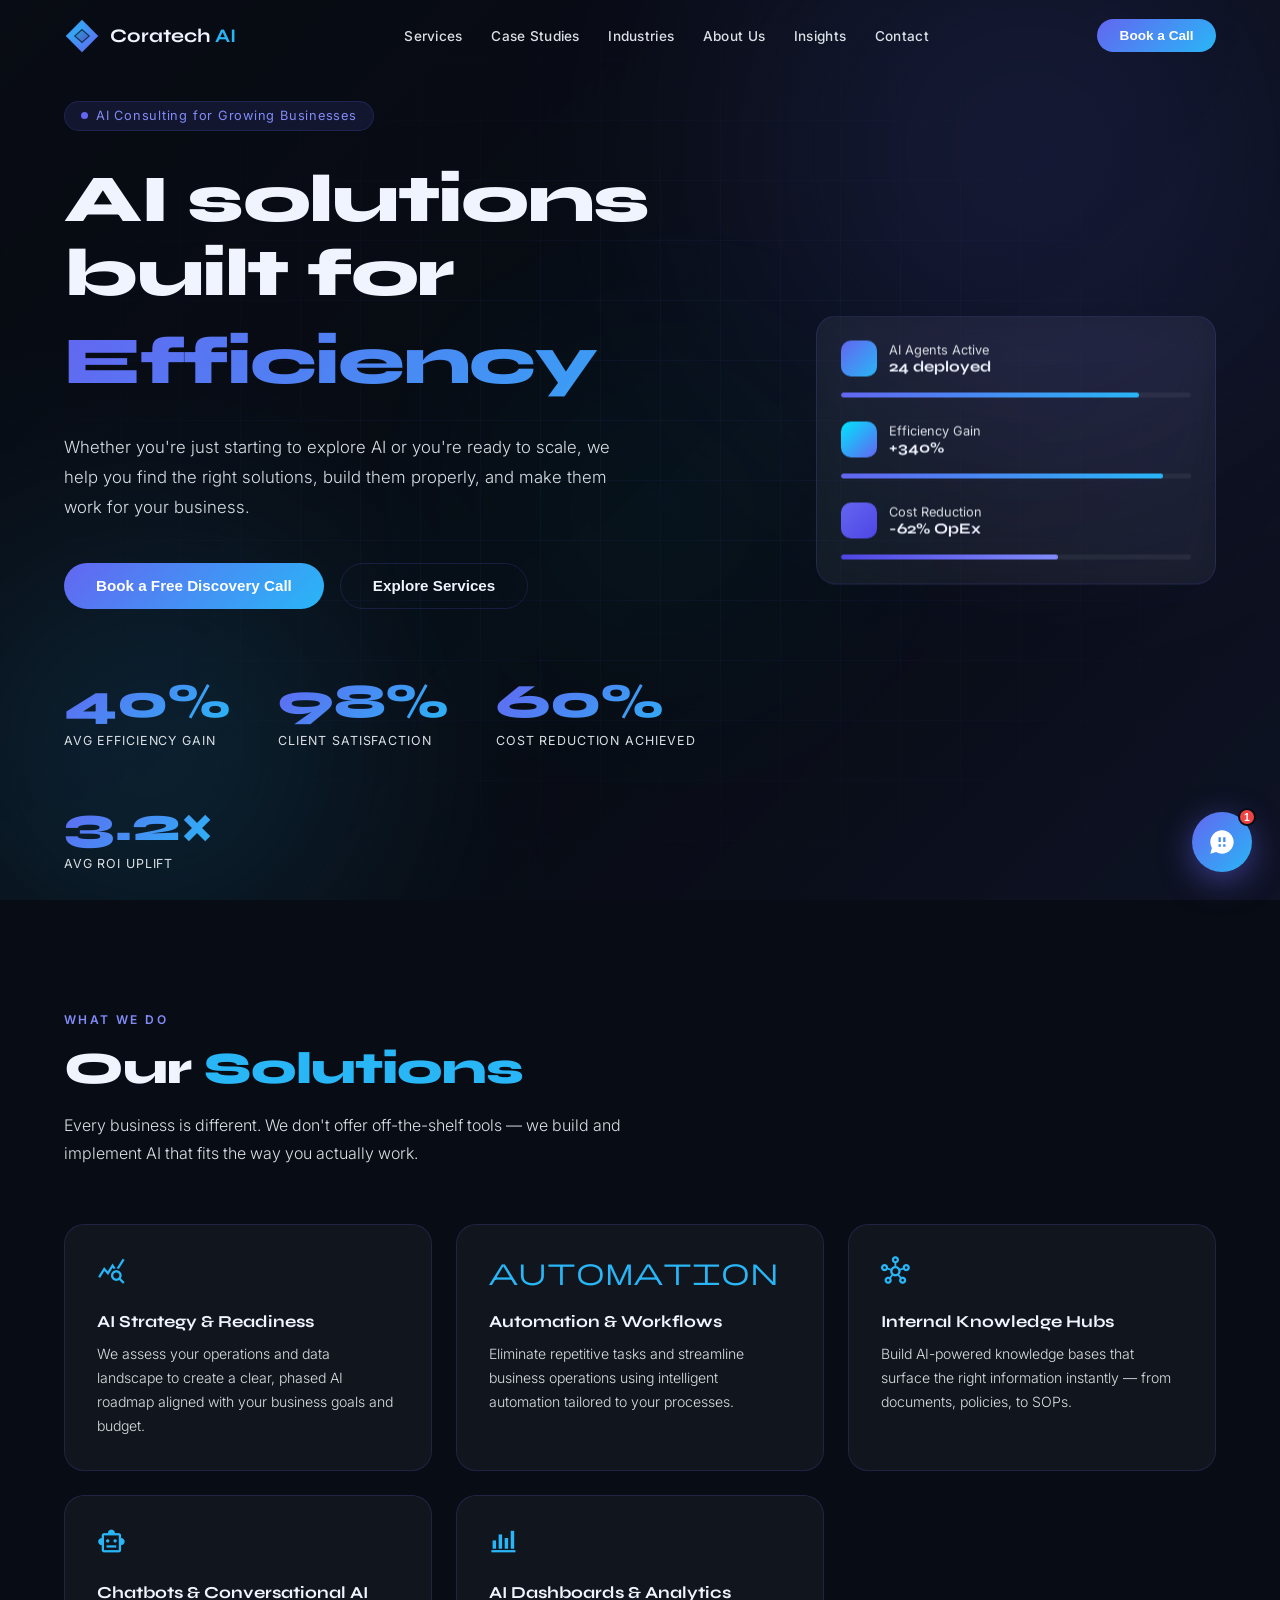
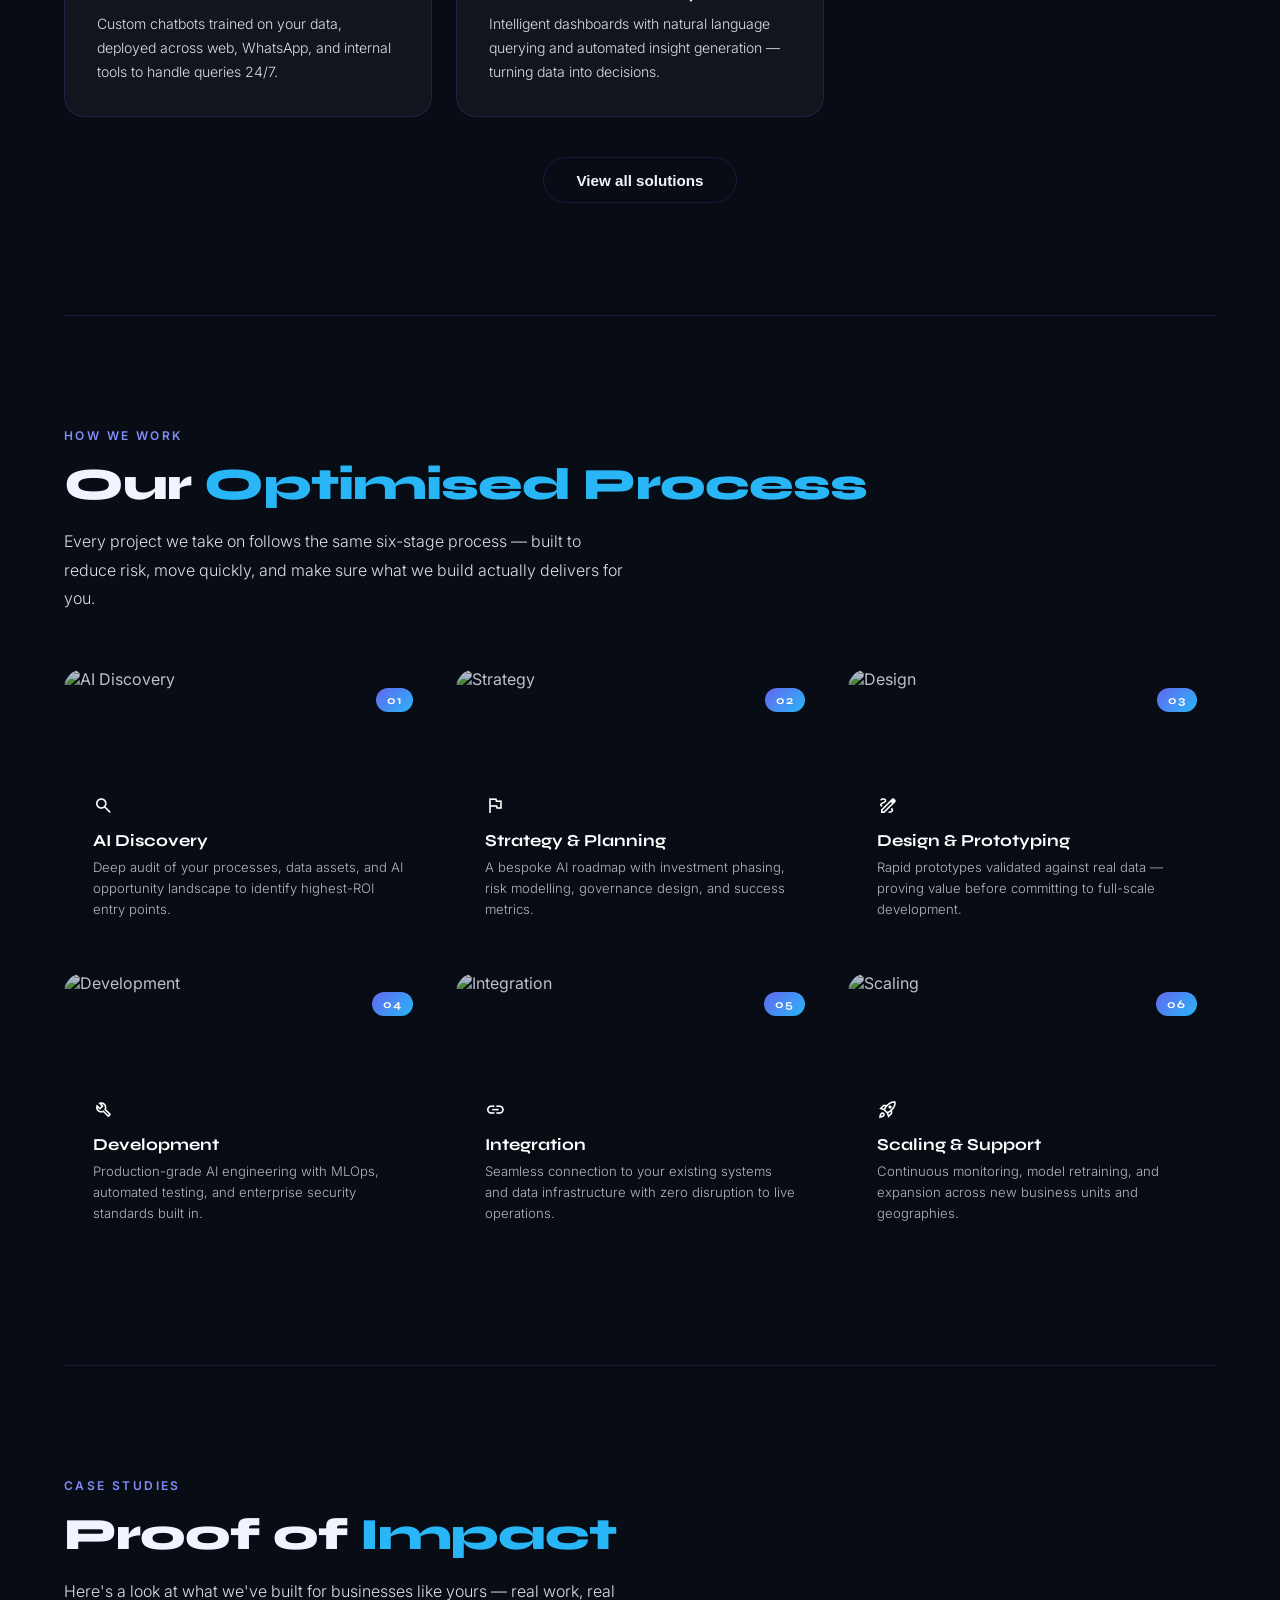
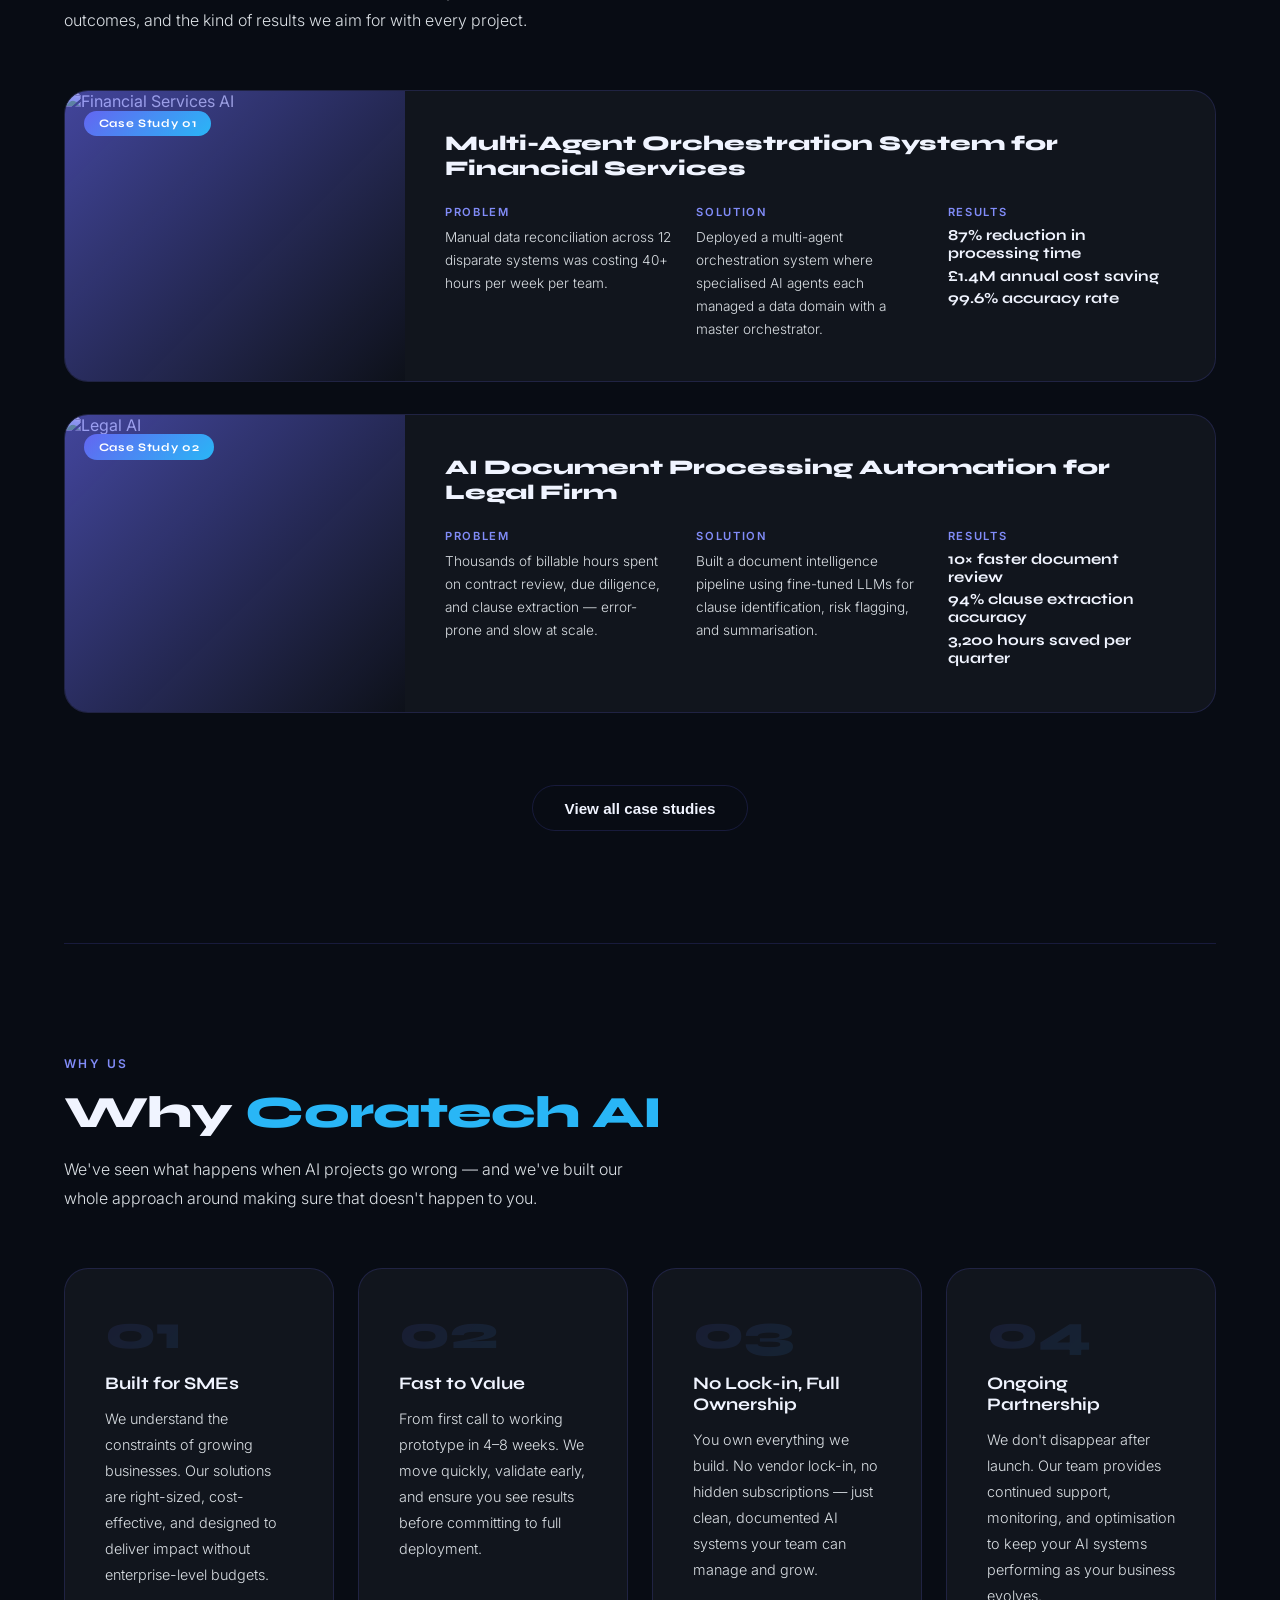
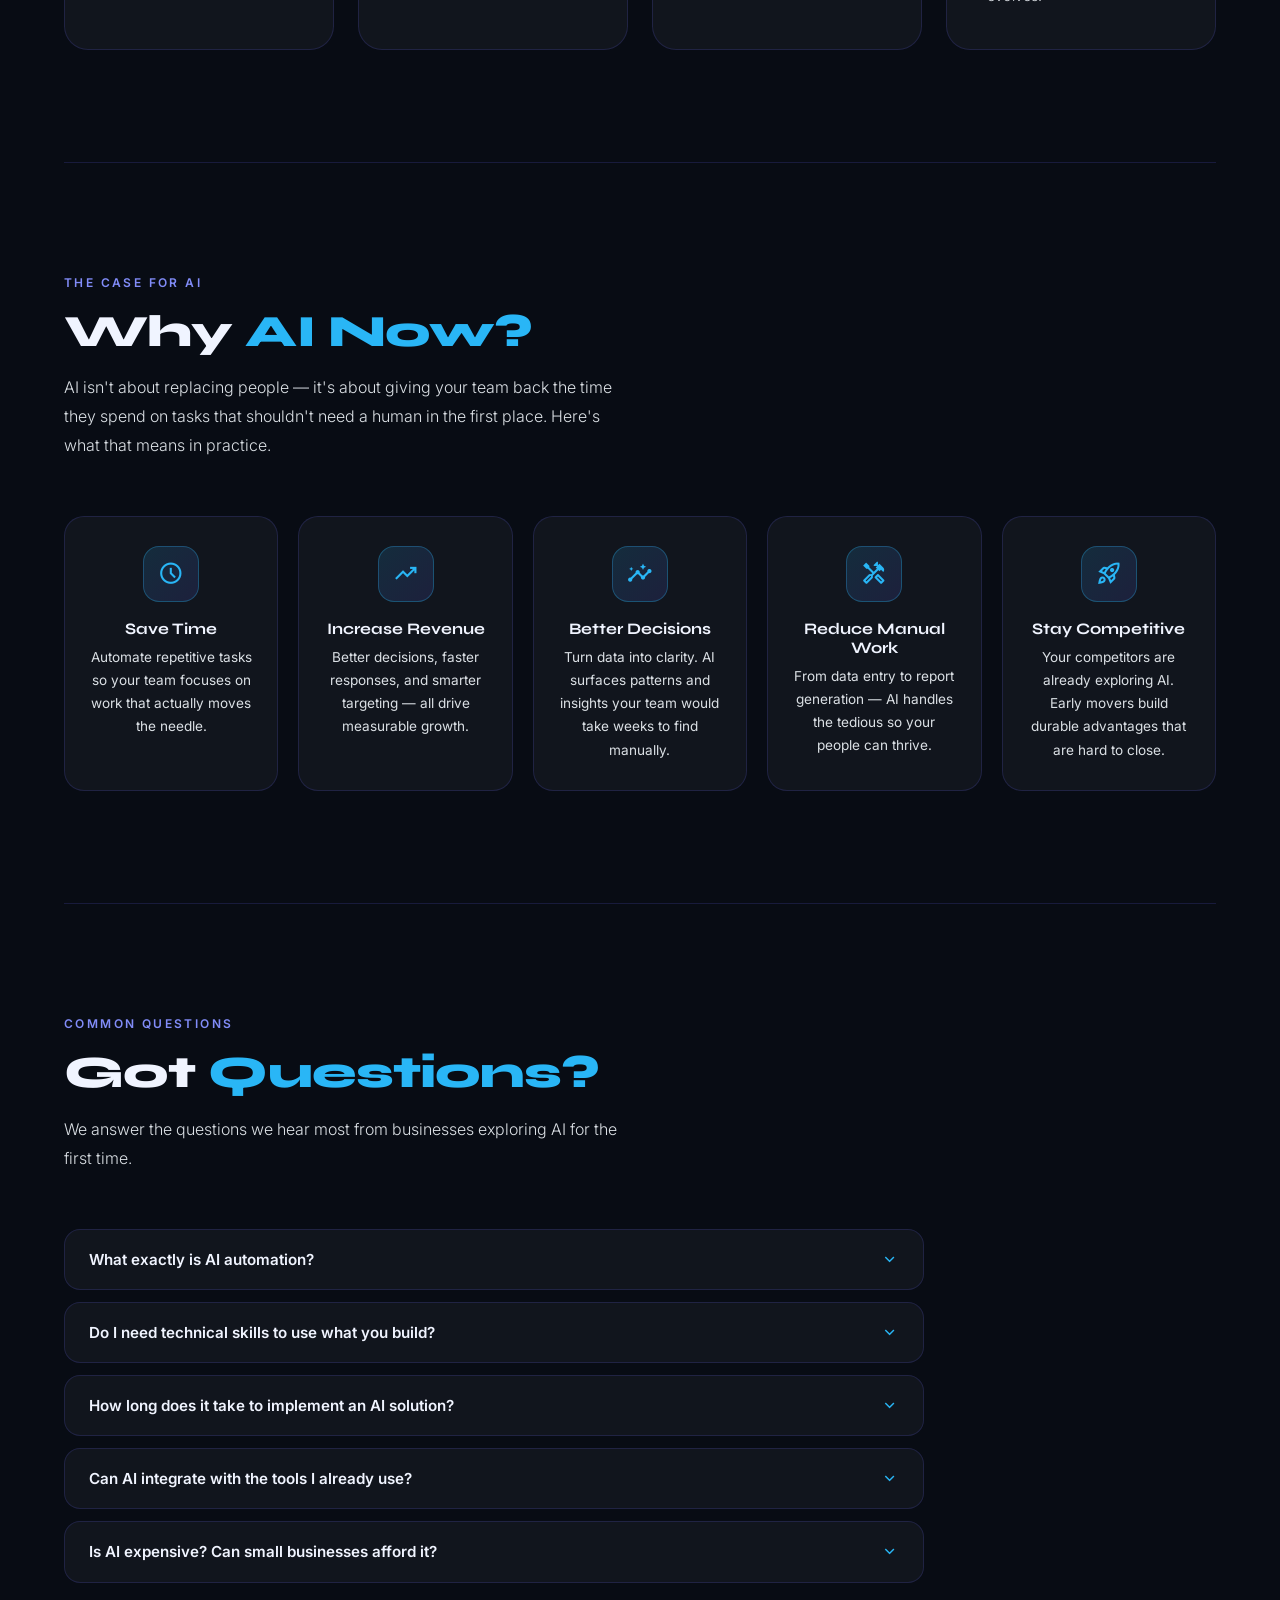
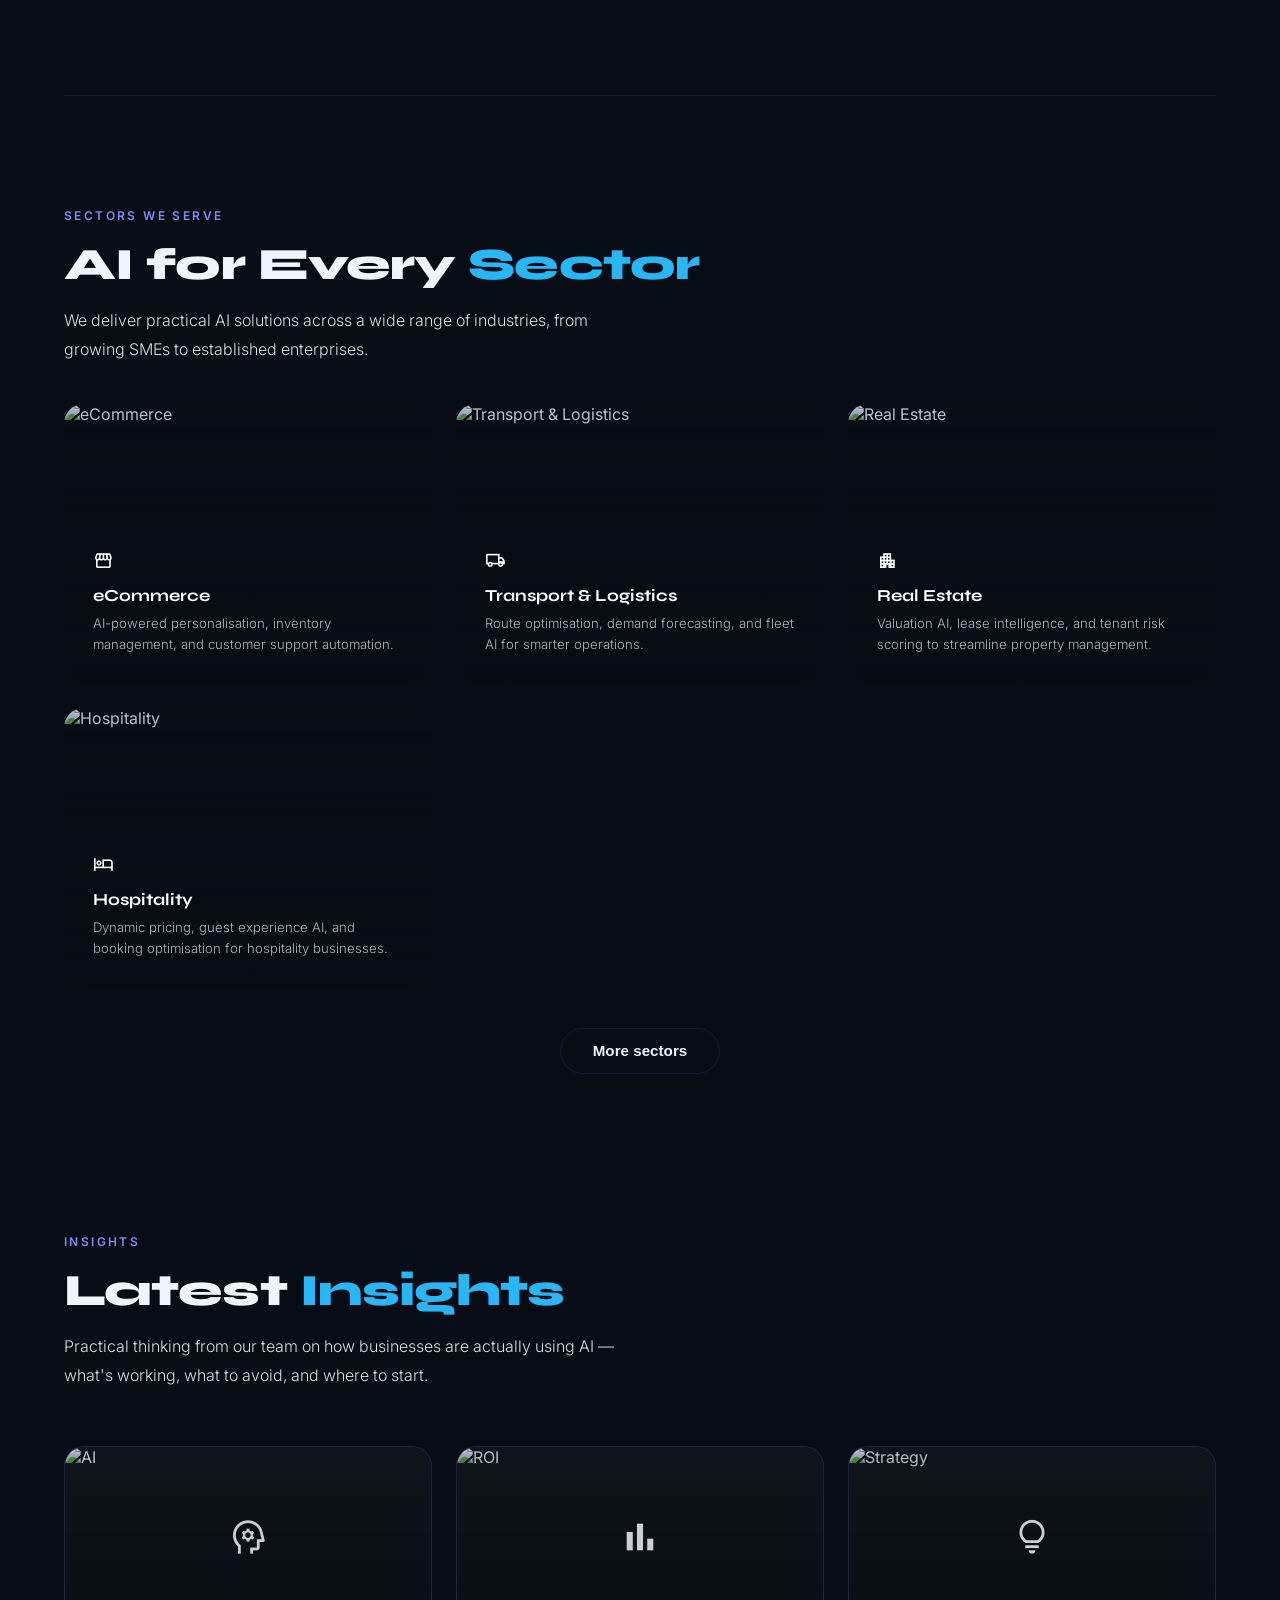
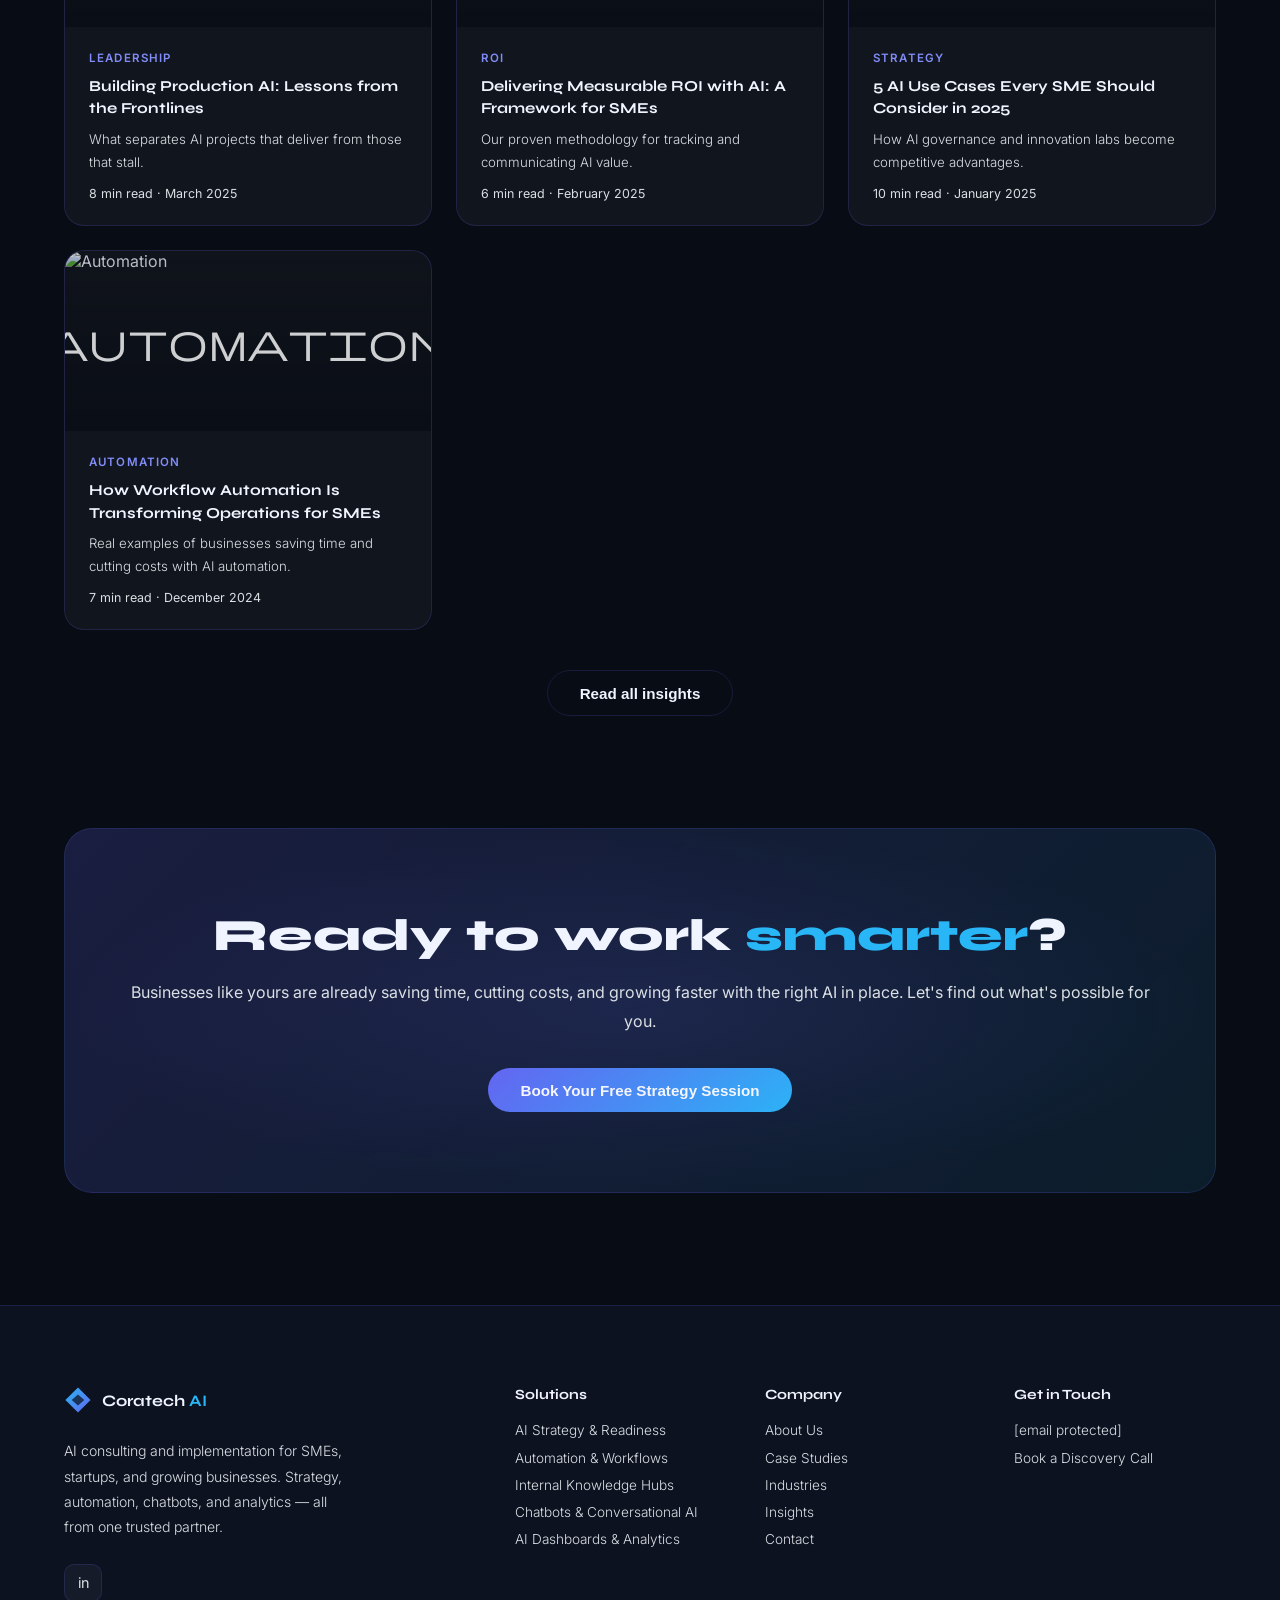
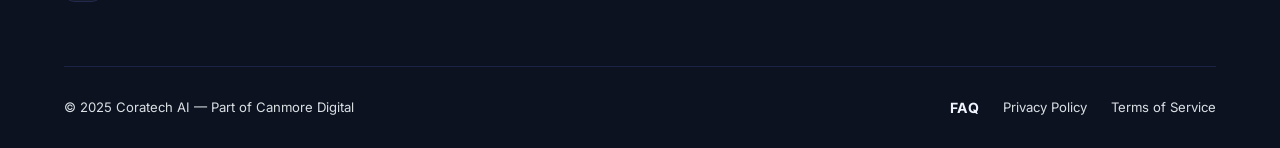
==== commit 84448c95: "Add files via upload" ====
--- a/index.html
+++ b/index.html
@@ -7,7 +7,7 @@
 <link rel="preconnect" href="https://fonts.googleapis.com"/>
 <link href="https://fonts.googleapis.com/css2?family=Inter:wght@300;400;500;600;700&family=Syne:wght@400;500;600;700;800&display=swap" rel="stylesheet"/>
 <link rel="stylesheet" href="https://fonts.googleapis.com/css2?family=Material+Symbols+Outlined:opsz,wght,FILL,GRAD@20..48,100..700,0..1,-50..200" />
-<script src="https://www.google.com/recaptcha/api.js" async defer></script>
+<script src="https://challenges.cloudflare.com/turnstile/v0/api.js" async defer></script>
 <style>
 :root{
   --bg:#080c14;--bg2:#0c1220;--navy:#0d1b2e;--navy2:#0a1628;
@@ -362,32 +362,14 @@
 .back-btn{display:inline-flex;align-items:center;gap:.5rem;color:var(--accent2);font-size:.9rem;font-weight:600;cursor:pointer;margin:3rem 5% 0;transition:.2s;background:none;border:none}
 .back-btn:hover{gap:.8rem}
 
-
-/* RECAPTCHA */
-.g-recaptcha{margin:1rem 0;}
-@media(max-width:400px){.g-recaptcha{transform:scale(0.85);transform-origin:left top;}}
 /* SCROLL ANIMATIONS */
 .fade-in{opacity:0;transform:translateY(30px);transition:opacity .7s ease,transform .7s ease}
 .fade-in.visible{opacity:1;transform:translateY(0)}
 .stagger-1{transition-delay:.1s}.stagger-2{transition-delay:.2s}.stagger-3{transition-delay:.3s}.stagger-4{transition-delay:.4s}.stagger-5{transition-delay:.5s}
 
 /* RESPONSIVE */
-@media(max-width:1000px){
-  .cs-card{grid-template-columns:1fr}
-  .cs-img{min-height:200px}
-}
-@media(max-width:900px){
-  .footer-grid{grid-template-columns:1fr 1fr}
-  .form-row{grid-template-columns:1fr}
-  .cs-sections{grid-template-columns:1fr}
-  .service-detail{grid-template-columns:1fr}
-  .about-grid{grid-template-columns:1fr}
-  .insight-card{grid-template-columns:1fr}
-  .benefits{grid-template-columns:1fr 1fr}
-  .booking-types{grid-template-columns:1fr}
-  .mission-vision{grid-template-columns:1fr}
-  .img-card-grid{grid-template-columns:repeat(auto-fill,minmax(250px,1fr))}
-}
+
+
 /* ===== CHATBOT ===== */
 #chatbot-btn{position:fixed;bottom:28px;right:28px;z-index:3000;width:60px;height:60px;background:var(--grad);border:none;border-radius:50%;cursor:pointer;display:flex;align-items:center;justify-content:center;box-shadow:0 8px 32px rgba(99,102,241,.5);transition:all .3s}
 #chatbot-btn:hover{transform:scale(1.1);box-shadow:0 12px 40px rgba(99,102,241,.7)}
@@ -423,8 +405,8 @@
 .cb-lead-form input:focus{border-color:var(--accent)}
 .cb-lead-submit{background:var(--grad);border:none;color:#fff;border-radius:100px;padding:.6rem 1.2rem;font-size:.85rem;font-weight:600;cursor:pointer;transition:.2s}
 .cb-lead-submit:hover{opacity:.85}
-@media(max-width:480px){#chatbot-window{width:calc(100vw - 32px);right:16px;bottom:92px}}
-@media(max-width:480px){#chatbot-btn{bottom:20px;right:20px}}
+
+
 
 /* ===== WHY AI SECTION ===== */
 .why-ai-grid{display:grid;grid-template-columns:repeat(auto-fill,minmax(200px,1fr));gap:1.25rem;margin-top:2.5rem}
@@ -470,20 +452,270 @@
 /* ===== ENHANCED FAQ ===== */
 .faq-enhanced .faq-q span:first-child{font-family:'Inter',sans-serif;font-size:.95rem;font-weight:600}
 
-/* ===== MOBILE IMPROVEMENTS ===== */
-@media(max-width:700px){
+
+
+/* ══════════════════════════════════════════════════════
+   FULL RESPONSIVE SYSTEM — Coratech AI
+   Breakpoints: 1100 | 900 | 768 | 600 | 480 | 380
+══════════════════════════════════════════════════════ */
+
+/* ── 1100px: hide hero visual card ── */
+@media(min-width:1100px){.hero-visual{display:block}}
+
+/* ── 1000px: case study cards ── */
+@media(max-width:1000px){
+  .cs-card{grid-template-columns:1fr}
+  .cs-img{min-height:200px}
+}
+
+/* ── 900px: most two-column grids collapse ── */
+@media(max-width:900px){
+  .footer-grid{grid-template-columns:1fr 1fr}
+  .form-row{grid-template-columns:1fr}
+  .cs-sections{grid-template-columns:1fr}
+  .service-detail{grid-template-columns:1fr}
+  .about-grid{grid-template-columns:1fr}
+  .insight-card{grid-template-columns:1fr}
+  .benefits{grid-template-columns:1fr 1fr}
+  .booking-types{grid-template-columns:1fr}
+  .mission-vision{grid-template-columns:1fr}
+  .img-card-grid{grid-template-columns:repeat(auto-fill,minmax(250px,1fr))}
+  .why-grid{grid-template-columns:repeat(auto-fill,minmax(250px,1fr))}
+  .ind-detail-grid{grid-template-columns:1fr}
+}
+
+/* ── 768px: tablet adjustments ── */
+@media(max-width:768px){
+  section{padding:5rem 5%}
+  .page-header{padding:8rem 5% 3.5rem}
+  .hero{padding-top:72px}
+  .hero h1{font-size:clamp(2rem,6vw,3rem)}
+  .hero-btns{flex-direction:column;gap:.75rem}
+  .hero-btns .btn-primary,.hero-btns .btn-secondary{width:100%;justify-content:center}
+  .hero-stats{gap:1.5rem;flex-wrap:wrap}
+  .cta-band{padding:3.5rem 2.5rem;margin:0 4% 5rem}
+  .cta-band h2{font-size:clamp(1.5rem,4vw,2.2rem)}
+  .footer-grid{grid-template-columns:1fr 1fr;gap:2rem}
+  .services-grid{grid-template-columns:repeat(auto-fill,minmax(240px,1fr))}
   .why-ai-grid{grid-template-columns:repeat(2,1fr)}
-  .hero-stats{gap:1.2rem}
-  .hero-stats .stat-num{font-size:2rem}
-  .article-body{padding:3rem 5%}
-  .article-hero{padding:8rem 5% 3rem}
-  #chatbot-window{bottom:88px}
-  .cb-quick-btns{gap:.4rem}
-  .cb-quick{font-size:.73rem;padding:.4rem .75rem}
-}
-@media(max-width:400px){
+  .blog-grid{grid-template-columns:1fr}
+  .insights-grid{grid-template-columns:1fr}
+  .contact-layout{grid-template-columns:1fr!important}
+  [style*="grid-template-columns:1fr 1fr"]{grid-template-columns:1fr!important}
+}
+
+/* ── 600px: main mobile breakpoint ── */
+@media(max-width:600px){
+  /* NAV: hide links, show hamburger */
+  nav .nav-links,.nav-cta{display:none!important}
+  .hamburger{display:flex!important}
+
+  /* General layout */
+  body{overflow-x:hidden}
+  section{padding:4rem 5%}
+  .page-header{padding:7rem 5% 3rem}
+
+  /* Hero */
+  .hero{padding:72px 5% 3rem;min-height:auto;align-items:flex-start;padding-top:calc(72px + 2rem)}
+  .hero-content{max-width:100%}
+  .hero h1{font-size:clamp(1.8rem,7vw,2.5rem);line-height:1.15}
+  .hero-rotating-wrap{height:1.4em}
+  .hero p{font-size:.95rem}
+  .hero-btns{flex-direction:column;gap:.7rem;width:100%}
+  .hero-btns .btn-primary,.hero-btns .btn-secondary{width:100%;justify-content:center;padding:.8rem 1.5rem;font-size:.9rem}
+  .hero-stats{gap:1rem;margin-top:2.5rem;display:grid;grid-template-columns:repeat(2,1fr)}
+  .stat-num{font-size:2rem!important}
+  .stat-label{font-size:.7rem}
+  .hero-visual{display:none!important}
+
+  /* Section headers */
+  .section-title{font-size:clamp(1.5rem,5vw,2rem)}
+  .section-sub{font-size:.92rem}
+
+  /* Grids → single column */
+  .services-grid{grid-template-columns:1fr}
+  .why-grid{grid-template-columns:1fr}
   .why-ai-grid{grid-template-columns:1fr}
-}
+  .img-card-grid{grid-template-columns:1fr}
+  .blog-grid{grid-template-columns:1fr}
+  .insights-grid{grid-template-columns:1fr}
+  .industries-grid{grid-template-columns:1fr;padding:2rem 5%}
+  .cs-list{padding:1.5rem 5%}
+  .cs-card{grid-template-columns:1fr}
+  .cs-img{min-height:180px}
+  .cs-body{padding:1.5rem}
+  .cs-sections{grid-template-columns:1fr;gap:1rem}
+  .services-list{padding:2rem 5%}
+  .service-detail{grid-template-columns:1fr;padding:1.5rem;gap:1.5rem}
+  .ind-detail-grid{grid-template-columns:1fr}
+  .benefits{grid-template-columns:1fr;gap:.75rem}
+  .use-cases{grid-template-columns:1fr}
+  .footer-grid{grid-template-columns:1fr;gap:1.5rem}
+  .footer-bottom{flex-direction:column;align-items:flex-start;gap:.75rem}
+  .footer-bottom div{flex-wrap:wrap;gap:.75rem}
+  .mission-vision{grid-template-columns:1fr}
+  .about-grid{grid-template-columns:1fr;gap:2.5rem}
+  .form-row{grid-template-columns:1fr}
+  .booking-types{grid-template-columns:1fr}
+  .about-content{padding:2rem 5%}
+  .insights-content{padding:2rem 5%}
+  .ps-grid{grid-template-columns:1fr}
+  .ps-content{padding:2rem 5%}
+
+  /* CTA band */
+  .cta-band{padding:3rem 1.5rem;border-radius:20px;margin:0 3% 4rem}
+  .cta-band h2{font-size:clamp(1.4rem,5vw,2rem)}
+  .cta-band p{font-size:.9rem}
+  .cta-band .btn-primary{width:100%;justify-content:center}
+
+  /* Cards */
+  .svc-card{padding:1.5rem}
+  .why-card{padding:1.75rem}
+  .why-ai-card{padding:1.5rem}
+  .img-card{height:220px}
+  .ins-card h3{font-size:.88rem}
+  .blog-card h3{font-size:.9rem}
+  .faq-list{max-width:100%}
+
+  /* Forms */
+  .form-wrap{padding:1.75rem}
+  .form-group input,.form-group textarea,.form-group select{font-size:.88rem}
+
+  /* Page headers */
+  .page-header h1{font-size:clamp(1.6rem,6vw,2.4rem)}
+  .page-header p{font-size:.92rem}
+
+  /* Contact page: stack columns */
+  #page-contact section>div[style]{display:flex!important;flex-direction:column!important;gap:2.5rem!important}
+
+  /* Modal */
+  .modal{padding:1.75rem;border-radius:20px}
+  .modal h2{font-size:1.3rem}
+  .booking-types{gap:.5rem}
+  .booking-type{padding:.9rem}
+
+  /* Article pages */
+  .article-hero{padding:7rem 5% 2.5rem}
+  .article-body{padding:2rem 5%}
+  .article-body h2{font-size:1.25rem}
+  .article-callout{padding:1.25rem 1.5rem}
+
+  /* Chatbot */
+  #chatbot-window{width:calc(100vw - 24px);right:12px;bottom:84px;max-height:70vh;border-radius:18px}
+  #chatbot-btn{bottom:16px;right:16px;width:52px;height:52px}
+  .cb-quick{font-size:.72rem;padding:.38rem .7rem}
+  .cb-quick-btns{gap:.35rem;padding:.5rem 1rem .6rem}
+  .cb-msg{font-size:.82rem}
+  .cb-input{font-size:.82rem}
+
+  /* reCAPTCHA scaling */
+  .g-recaptcha{transform:scale(0.88);transform-origin:left top;margin-bottom:.5rem}
+}
+
+/* ── 480px: small phones ── */
+@media(max-width:480px){
+  .hero h1{font-size:clamp(1.65rem,8vw,2rem)}
+  .stat-num{font-size:1.75rem!important}
+  .hero-stats{grid-template-columns:repeat(2,1fr);gap:.75rem}
+  .section-title{font-size:clamp(1.35rem,5.5vw,1.75rem)}
+  .cta-band{padding:2.5rem 1.25rem}
+  .modal{padding:1.5rem}
+  .booking-type h4{font-size:.8rem}
+  .booking-type span{font-size:.7rem}
+  .why-ai-card{text-align:left;display:flex;flex-direction:column;align-items:flex-start}
+  .why-ai-icon{margin:0 0 .9rem}
+  #chatbot-window{max-height:75vh}
+  .g-recaptcha{transform:scale(0.82);transform-origin:left top}
+}
+
+/* ── 380px: very small phones ── */
+@media(max-width:380px){
+  .hero h1{font-size:1.55rem}
+  .hero-stats{grid-template-columns:repeat(2,1fr);gap:.5rem}
+  .stat-num{font-size:1.6rem!important}
+  nav{padding:0 4%}
+  .hero{padding-left:4%;padding-right:4%}
+  section{padding:3rem 4%}
+  .modal{padding:1.25rem}
+  .form-wrap{padding:1.5rem}
+}
+
+/* ── MOBILE MENU FULL SCREEN ── */
+.mobile-menu{
+  display:none;
+  position:fixed;inset:0;
+  background:var(--bg);
+  z-index:2000;
+  padding:0;
+  flex-direction:column;
+  overflow-y:auto;
+  -webkit-overflow-scrolling:touch;
+}
+.mobile-menu.open{display:flex}
+.mob-menu-header{
+  display:flex;
+  align-items:center;
+  justify-content:space-between;
+  padding:1.2rem 1.5rem;
+  border-bottom:1px solid var(--border);
+  flex-shrink:0;
+}
+.mob-menu-links{
+  flex:1;
+  overflow-y:auto;
+  padding:0.5rem 0;
+}
+.mobile-menu a{
+  color:var(--white);
+  text-decoration:none;
+  font-size:1.1rem;
+  font-family:'Syne',sans-serif;
+  font-weight:700;
+  padding:1rem 1.5rem;
+  border-bottom:1px solid rgba(255,255,255,.05);
+  display:flex;
+  align-items:center;
+  justify-content:space-between;
+  transition:background .2s,color .2s;
+}
+.mobile-menu a:hover,.mobile-menu a:active{
+  background:rgba(99,102,241,.08);
+  color:var(--cyan);
+}
+.mobile-menu a .mob-arrow{
+  font-size:.8rem;
+  color:var(--muted);
+  opacity:.6;
+}
+.mob-menu-footer{
+  padding:1.5rem;
+  flex-shrink:0;
+  border-top:1px solid var(--border);
+}
+.mob-x-btn{
+  background:var(--glass);
+  border:1px solid var(--border);
+  width:40px;height:40px;
+  border-radius:50%;
+  display:flex;align-items:center;justify-content:center;
+  cursor:pointer;
+  color:var(--muted);
+  font-size:1.1rem;
+  transition:.2s;
+  flex-shrink:0;
+}
+.mob-x-btn:hover{color:var(--white);border-color:var(--accent)}
+
+/* Hamburger animation */
+.hamburger{display:none;flex-direction:column;gap:5px;cursor:pointer;padding:6px;background:none;border:none;z-index:1001}
+.hamburger span{display:block;width:22px;height:2px;background:var(--white);border-radius:2px;transition:.3s}
+.hamburger.open span:nth-child(1){transform:rotate(45deg) translate(5px,5px)}
+.hamburger.open span:nth-child(2){opacity:0;transform:scaleX(0)}
+.hamburger.open span:nth-child(3){transform:rotate(-45deg) translate(5px,-5px)}
+
+/* Prevent scroll when menu open */
+body.menu-open{overflow:hidden}
+
 </style>
 </head>
 <body>
@@ -525,19 +757,32 @@
     <li><a href="#" onclick="showPage('contact');return false">Contact</a></li>
   </ul>
   <button class="nav-cta" onclick="openBooking()">Book a Call</button>
-  <button class="hamburger" onclick="toggleMenu()"><span></span><span></span><span></span></button>
+  <button class="hamburger" id="hamburgerBtn" onclick="toggleMenu()" aria-label="Open menu" aria-expanded="false"><span></span><span></span><span></span></button>
 </nav>
 
 <!-- MOBILE MENU -->
-<div class="mobile-menu" id="mobileMenu">
-  <div class="mob-x" onclick="toggleMenu()">&#x2715;</div>
-  <a href="#" onclick="showPage('services');toggleMenu();return false">Services</a>
-  <a href="#" onclick="showPage('case-studies');toggleMenu();return false">Case Studies</a>
-  <a href="#" onclick="showPage('industries');toggleMenu();return false">Industries</a>
-  <a href="#" onclick="showPage('about');toggleMenu();return false">About Us</a>
-  <a href="#" onclick="showPage('insights');toggleMenu();return false">Insights</a>
-  <a href="#" onclick="showPage('contact');toggleMenu();return false">Contact</a>
-  <button class="btn-primary" style="margin-top:1.5rem;justify-content:center;width:100%" onclick="openBooking();toggleMenu()">Book a Discovery Call</button>
+<div class="mobile-menu" id="mobileMenu" role="dialog" aria-modal="true" aria-label="Navigation menu">
+  <div class="mob-menu-header">
+    <a class="logo" onclick="showPage('home');closeMobileMenu()" style="text-decoration:none">
+      <div class="logo-diamond" style="width:28px;height:28px">
+        <svg viewBox="0 0 40 40" fill="none" xmlns="http://www.w3.org/2000/svg"><defs><linearGradient id="dg-mob" x1="0%" y1="0%" x2="100%" y2="100%"><stop offset="0%" style="stop-color:#29b6f6"/><stop offset="100%" style="stop-color:#6366f1"/></linearGradient></defs><path d="M20 2L38 20L20 38L2 20Z" fill="url(#dg-mob)"/><path d="M20 12L29 20L20 28L11 20Z" fill="#080c14" opacity=".7"/></svg>
+      </div>
+      <span class="logo-text" style="font-size:1.1rem">Coratech <span>AI</span></span>
+    </a>
+    <button class="mob-x-btn" onclick="closeMobileMenu()" aria-label="Close menu">&#x2715;</button>
+  </div>
+  <div class="mob-menu-links">
+    <a href="#" onclick="showPage('services');closeMobileMenu();return false">Services<span class="mob-arrow">&#8250;</span></a>
+    <a href="#" onclick="showPage('case-studies');closeMobileMenu();return false">Case Studies<span class="mob-arrow">&#8250;</span></a>
+    <a href="#" onclick="showPage('industries');closeMobileMenu();return false">Industries<span class="mob-arrow">&#8250;</span></a>
+    <a href="#" onclick="showPage('about');closeMobileMenu();return false">About Us<span class="mob-arrow">&#8250;</span></a>
+    <a href="#" onclick="showPage('insights');closeMobileMenu();return false">Insights<span class="mob-arrow">&#8250;</span></a>
+    <a href="#" onclick="showPage('contact');closeMobileMenu();return false">Contact<span class="mob-arrow">&#8250;</span></a>
+    <a href="#" onclick="showPage('faq-page');closeMobileMenu();return false">FAQ<span class="mob-arrow">&#8250;</span></a>
+  </div>
+  <div class="mob-menu-footer">
+    <button class="btn-primary" style="width:100%;justify-content:center;font-size:.95rem" onclick="openBooking();closeMobileMenu()">Book a Free Discovery Call</button>
+  </div>
 </div>
 
 <!-- ===== HOME ===== -->
@@ -572,7 +817,7 @@
       </h1>
       <p>Whether you're just starting to explore AI or you're ready to scale, we help you find the right solutions, build them properly, and make them work for your business.</p>
       <div class="hero-btns">
-        <button class="btn-primary" onclick="openBooking()">Book a Free Discovery Call</button>
+        <button class="btn-primary" onclick="openBooking()"> Book a Free Discovery Call</button>
         <button class="btn-secondary" onclick="showPage('services')">Explore Services</button>
       </div>
       <div class="hero-stats">
@@ -649,13 +894,13 @@
         <div class="img-card-body"><span class="img-card-icon"><span class="material-symbols-outlined" style="font-size:1.3rem;color:#fff">search</span></span><h3>AI Discovery</h3><p>Deep audit of your processes, data assets, and AI opportunity landscape to identify highest-ROI entry points.</p></div>
       </div>
       <div class="img-card fade-in stagger-2">
-        <img src="https://images.pexels.com/photos/9430883/pexels-photo-9430883.jpeg" alt="Strategy"/>
+        <img src="https://images.unsplash.com/photo-1531482615713-2afd69097998?w=600&q=80" alt="Strategy"/>
         <div class="img-card-overlay"></div>
         <span class="img-card-num">02</span>
         <div class="img-card-body"><span class="img-card-icon"><span class="material-symbols-outlined" style="font-size:1.3rem;color:#fff">flag</span></span><h3>Strategy &amp; Planning</h3><p>A bespoke AI roadmap with investment phasing, risk modelling, governance design, and success metrics.</p></div>
       </div>
       <div class="img-card fade-in stagger-3">
-        <img src="https://images.pexels.com/photos/14920871/pexels-photo-14920871.jpeg" alt="Design"/>
+        <img src="https://images.unsplash.com/photo-1600880292203-757bb62b4baf?w=600&q=80" alt="Design"/>
         <div class="img-card-overlay"></div>
         <span class="img-card-num">03</span>
         <div class="img-card-body"><span class="img-card-icon"><span class="material-symbols-outlined" style="font-size:1.3rem;color:#fff">draw</span></span><h3>Design &amp; Prototyping</h3><p>Rapid prototypes validated against real data — proving value before committing to full-scale development.</p></div>
@@ -705,7 +950,7 @@
       </div>
       <div class="cs-card fade-in">
         <div class="cs-img">
-          <img src="https://images.pexels.com/photos/34803966/pexels-photo-34803966.jpeg" alt="Legal AI"/>
+          <img src="https://images.unsplash.com/photo-1589829085413-56de8ae18c73?w=700&q=80" alt="Legal AI"/>
           <div class="cs-img-overlay"></div>
           <span class="cs-img-label">Case Study 02</span>
         </div>
@@ -867,7 +1112,7 @@
   <div class="cta-band fade-in">
     <h2 style="color:var(--white)">Ready to work <span style="color:var(--cyan)">smarter</span>?</h2>
     <p>Businesses like yours are already saving time, cutting costs, and growing faster with the right AI in place. Let's find out what's possible for you.</p>
-    <button class="btn-primary" type="button" onclick="openBooking()">Book Your Free Strategy Session</button>
+    <button class="btn-primary" type="button" onclick="openBooking()"> Book Your Free Strategy Session</button>
   </div>
 
 
@@ -885,7 +1130,7 @@
     <!-- SME CASE 1 -->
     <div class="cs-card fade-in">
       <div class="cs-img">
-        <img src="https://images.pexels.com/photos/32529341/pexels-photo-32529341.jpeg" alt="Compliance AI"/>
+        <img src="https://images.unsplash.com/photo-1573164713714-d95e436ab8d6?w=700&q=80" alt="Compliance AI"/>
         <div class="cs-img-overlay"></div>
         <span class="cs-img-label">Case Study 01</span>
       </div>
@@ -927,7 +1172,7 @@
     <!-- SME CASE 3 -->
     <div class="cs-card fade-in">
       <div class="cs-img">
-        <img src="https://images.pexels.com/photos/3183150/pexels-photo-3183150.jpeg" alt="Knowledge Hub"/>
+        <img src="https://images.unsplash.com/photo-1497366216548-37526070297c?w=700&q=80" alt="Knowledge Hub"/>
         <div class="cs-img-overlay"></div>
         <span class="cs-img-label">Case Study 03</span>
       </div>
@@ -969,7 +1214,7 @@
     <!-- EXISTING CASE 5 (amended) -->
     <div class="cs-card fade-in">
       <div class="cs-img">
-        <img src="https://images.pexels.com/photos/7947634/pexels-photo-7947634.jpeg" alt="Financial Services AI"/>
+        <img src="https://images.unsplash.com/photo-1450101499163-c8848c66ca85?w=700&q=80" alt="Financial Services AI"/>
         <div class="cs-img-overlay"></div>
         <span class="cs-img-label">Case Study 05</span>
       </div>
@@ -990,7 +1235,7 @@
     <!-- EXISTING CASE 6 (amended) -->
     <div class="cs-card fade-in">
       <div class="cs-img">
-        <img src="https://images.pexels.com/photos/4968573/pexels-photo-4968573.jpeg" alt="Legal AI"/>
+        <img src="https://images.unsplash.com/photo-1589829545856-d10d557cf95f?w=700&q=80" alt="Legal AI"/>
         <div class="cs-img-overlay"></div>
         <span class="cs-img-label">Case Study 06</span>
       </div>
@@ -1012,7 +1257,7 @@
   <div class="cta-band fade-in" style="margin-bottom:5rem">
     <h2 style="color:var(--white)">Need to deliver <span style="color:var(--cyan)">similar results</span>?</h2>
     <p>Let's explore what's possible in a free 30-minute discovery call.</p>
-    <button class="btn-primary" type="button" onclick="openBooking()">Book a Discovery Call</button>
+    <button class="btn-primary" type="button" onclick="openBooking()"> Book a Discovery Call</button>
   </div>
 </div>
 
@@ -1060,7 +1305,7 @@
       <div class="ind-body"><div class="ind-icon-wrap"><span class="material-symbols-outlined" style="font-size:1.2rem;color:#fff">school</span></div><h3>Education</h3><p>Adaptive learning, student success prediction, content generation, and admin AI.</p></div>
     </div>
     <div class="industry-card fade-in stagger-3" onclick="showIndustry('legal')">
-      <img src="https://images.pexels.com/photos/8730785/pexels-photo-8730785.jpeg" alt="Legal"/>
+      <img src="https://images.unsplash.com/photo-1589829085413-56de8ae18c73?w=700&q=80" alt="Legal"/>
       <div class="ind-overlay"></div>
       <div class="ind-body"><div class="ind-icon-wrap"><span class="material-symbols-outlined" style="font-size:1.2rem;color:#fff">gavel</span></div><h3>Legal</h3><p>Document review automation, contract intelligence, due diligence AI, and compliance monitoring.</p></div>
     </div>
@@ -1074,7 +1319,7 @@
   <div class="cta-band fade-in" style="margin:2rem 5% 5rem" id="industryCta">
     <h2 style="color:var(--white)">Don't see your sector? <span style="color:var(--cyan)">Let's talk.</span></h2>
     <p>We work across all industries. Book a free call and we'll show you what's possible for your business.</p>
-    <button class="btn-primary" type="button" onclick="openBooking()">Book a Free Discovery Call</button>
+    <button class="btn-primary" type="button" onclick="openBooking()"> Book a Free Discovery Call</button>
   </div>
 </div>
 
@@ -1116,7 +1361,7 @@
   <div class="cta-band fade-in" style="margin:4rem 5% 5rem">
     <h2 style="color:var(--white)">Ready to explore <span style="color:var(--cyan)">what's possible</span>?</h2>
     <p>Book a free discovery call and we'll identify the AI opportunities best suited to your business.</p>
-    <button class="btn-primary" type="button" onclick="openBooking()">Book a Free Discovery Call</button>
+    <button class="btn-primary" type="button" onclick="openBooking()"> Book a Free Discovery Call</button>
   </div>
 </div>
 
@@ -1163,13 +1408,13 @@
       <div class="faq-item"><button class="faq-q" onclick="toggleFaq(this)"><span>Will my team need technical skills to use what you build?</span><span class="material-symbols-outlined faq-icon">expand_more</span></button><div class="faq-a"><p>No. We design all of our solutions to be usable by non-technical staff. Whether it's a chatbot, a knowledge hub, or an analytics dashboard, the interfaces are intuitive and require no coding knowledge. We also provide training and documentation as part of every project.</p></div></div>
       <div class="faq-item"><button class="faq-q" onclick="toggleFaq(this)"><span>How much does it cost?</span><span class="material-symbols-outlined faq-icon">expand_more</span></button><div class="faq-a"><p>Costs vary depending on the scope and complexity of the solution. We offer fixed-fee project pricing as well as ongoing retainer arrangements. Our discovery call is completely free, and we'll always give you a clear proposal before any work begins — no surprises.</p></div></div>
       <div class="faq-item"><button class="faq-q" onclick="toggleFaq(this)"><span>Is my data safe?</span><span class="material-symbols-outlined faq-icon">expand_more</span></button><div class="faq-a"><p>Yes. Data security is a core part of how we design every solution. We follow best practices for data handling, access controls, and encryption. We can work with your data in your own cloud environment, ensuring it never leaves your control unless you explicitly choose otherwise.</p></div></div>
-      <div class="faq-item"><button class="faq-q" onclick="toggleFaq(this)"><span>Do you work with businesses outside the Country?</span><span class="material-symbols-outlined faq-icon">expand_more</span></button><div class="faq-a"><p>Yes. Coratech AI is a remote-first consultancy with the capability to work with businesses globally. We currently have clients across Africa, Europe, and North America, and we're always open to working with businesses wherever they are based.</p></div></div>
+      <div class="faq-item"><button class="faq-q" onclick="toggleFaq(this)"><span>Do you work with businesses outside the UK?</span><span class="material-symbols-outlined faq-icon">expand_more</span></button><div class="faq-a"><p>Yes. Coratech AI is a remote-first consultancy with the capability to work with businesses globally. We currently have clients across Africa, Europe, and North America, and we're always open to working with businesses wherever they are based.</p></div></div>
     </div>
 
     <div class="cta-band fade-in" style="margin:0 0 5rem">
       <h2 style="color:var(--white)">Want to learn more? <span style="color:var(--cyan)">Let's talk.</span></h2>
       <p>Book a free, no-obligation discovery call and let's explore what AI can do for your business.</p>
-      <button class="btn-primary" type="button" onclick="openBooking()">Book a Free Discovery Call</button>
+      <button class="btn-primary" type="button" onclick="openBooking()"> Book a Free Discovery Call</button>
     </div>
   </div>
 </div>
@@ -1236,7 +1481,7 @@
     <div class="cta-band fade-in" style="margin:0 0 3rem">
       <h2>Partnering with <span class="hl">government</span> to deliver more</h2>
       <p>We hold G-Cloud and Crown Commercial Service frameworks. Let's discuss how AI can serve your citizens better.</p>
-      <button class="btn-primary" onclick="openBooking()">Schedule a Public Sector Briefing</button>
+      <button class="btn-primary" onclick="openBooking()"> Schedule a Public Sector Briefing</button>
     </div>
   </div>
 </div>
@@ -1249,12 +1494,12 @@
     <p>Take the first step to working smarter with AI and Automation. Contact us or book a no obligation discovery call. No hard sell. Just a genuine conversation about what's possible.</p>
   </div>
   <section>
-    <div style="display:grid;grid-template-columns:1fr 1fr;gap:4rem;align-items:start">
+    <div class="contact-layout" style="display:grid;grid-template-columns:1fr 1fr;gap:4rem;align-items:start">
             <div class="fade-in">
         <h3 style="font-family:'Syne',sans-serif;font-size:1.3rem;font-weight:700;margin-bottom:1.5rem">Reach Us</h3>
         <div class="ci-row">
           <span class="ci-icon"><span class="material-symbols-outlined" style="font-size:1.4rem;color:var(--cyan)">mail</span></span>
-          <div><div class="ci-label">Email</div><div class="ci-val"><a href="mailto:hello@coratechai.com" style="color:var(--muted)">hello@coratechai.com</a></div></div>
+          <div><div class="ci-label">Email</div><div class="ci-val"><a href="/cdn-cgi/l/email-protection#deb6bbb2b2b19ebdb1acbfaabbbdb6bfb7f0bdb1b3" style="color:var(--muted)"><span class="__cf_email__" data-cfemail="8fe7eae3e3e0cfece0fdeefbeaece7eee6a1ece0e2">[email&#160;protected]</span></a></div></div>
         </div>
         <div class="ci-row">
           <span class="ci-icon"><span class="material-symbols-outlined" style="font-size:1.4rem;color:var(--cyan)">calendar_month</span></span>
@@ -1272,9 +1517,9 @@
         </div>
         <div class="form-group"><label>Email Address <span style="color:var(--cyan)">*</span></label><input type="email" placeholder="Your email" id="cEmail2" required/></div>
         <div class="form-group"><label>Message <span style="color:var(--cyan)">*</span></label><textarea placeholder="Describe your enquiry or goal" id="cMessage2" required></textarea></div>
-        <div class="g-recaptcha" data-sitekey="6Le6eq8sAAAAAKeWBlhXBGc7BNeCG_U822GLVdrR" style="margin-bottom:1rem"></div>
+        <div class="cf-turnstile" data-sitekey="0x4AAAAAAABkMYinukE8nw9F" style="margin-bottom:1rem"></div>
         <button class="btn-primary" type="button" style="width:100%;justify-content:center" onclick="submitContact2()">Send Message</button>
-        <div class="form-success" id="formSuccess2">Message sent — thank you! We'll be in touch with you shortly.</div>
+        <div class="form-success" id="formSuccess2"> Message sent! We'll be in touch soon.</div>
       </div>
     </div>
   </section>
@@ -1296,7 +1541,7 @@
       <div class="faq-item"><button class="faq-q" onclick="toggleFaq(this)"><span>Is AI too expensive for a small business?</span><span class="material-symbols-outlined faq-icon">expand_more</span></button><div class="faq-a"><p>This is one of the biggest misconceptions we come across. AI has become dramatically more affordable over the past few years. We work with SMEs and startups specifically, and we size our solutions and pricing accordingly. We offer fixed-fee projects with no hidden costs, and you'll always know exactly what you're paying for before we start. Most clients see a clear return on their investment within the first few months.</p></div></div>
       <div class="faq-item"><button class="faq-q" onclick="toggleFaq(this)"><span>Is my data safe?</span><span class="material-symbols-outlined faq-icon">expand_more</span></button><div class="faq-a"><p>Yes — data security is built into everything we do. We follow GDPR best practices and, wherever possible, we build solutions that run entirely within your own cloud environment. That means your data stays under your control at all times. We're happy to discuss our data handling approach in detail during our first call.</p></div></div>
       <div class="faq-item"><button class="faq-q" onclick="toggleFaq(this)"><span>What happens after we go live?</span><span class="material-symbols-outlined faq-icon">expand_more</span></button><div class="faq-a"><p>We don't hand over the keys and disappear. Every project includes ongoing support, monitoring, and a clear point of contact for any questions. As your business evolves and your needs change, we're there to make updates and improvements. We want the AI we build to keep delivering value for you — not just on launch day.</p></div></div>
-      <div class="faq-item"><button class="faq-q" onclick="toggleFaq(this)"><span>Do you work with businesses outside the Country?</span><span class="material-symbols-outlined faq-icon">expand_more</span></button><div class="faq-a"><p>Yes, absolutely. We're a remote-first team and we work with businesses across Africa, Europe, and beyond. Our founders have backgrounds spanning multiple continents, and we're comfortable working across time zones and industries. If you're based outside the Country, that's no barrier at all to working with us.</p></div></div>
+      <div class="faq-item"><button class="faq-q" onclick="toggleFaq(this)"><span>Do you work with businesses outside the UK?</span><span class="material-symbols-outlined faq-icon">expand_more</span></button><div class="faq-a"><p>Yes, absolutely. We're a remote-first team and we work with businesses across Africa, Europe, and beyond. Our founders have backgrounds spanning multiple continents, and we're comfortable working across time zones and industries. If you're based outside the UK, that's no barrier at all to working with us.</p></div></div>
     </div>
     <div class="cta-band fade-in" style="margin:0 0 5rem">
       <h2 style="color:var(--white)">Still have a question? <span style="color:var(--cyan)">Just ask.</span></h2>
@@ -1315,7 +1560,7 @@
   </div>
   <div style="padding:3rem 5%;max-width:860px">
     <h2 style="font-family:'Syne',sans-serif;font-size:1.3rem;font-weight:800;margin-bottom:1rem;color:var(--white)">Who we are</h2>
-    <p style="color:var(--muted);line-height:1.9;margin-bottom:1.5rem">Coratech AI is a trading name of Canmore Digital. We provide AI consulting and implementation services to businesses. Our contact email is <a href="mailto:hello@coratechai.com" style="color:var(--muted)">hello@coratechai.com</a>.</p>
+    <p style="color:var(--muted);line-height:1.9;margin-bottom:1.5rem">Coratech AI is a trading name of Canmore Digital. We provide AI consulting and implementation services to businesses. Our contact email is <a href="/cdn-cgi/l/email-protection" class="__cf_email__" data-cfemail="f8909d949497b89b978a998c9d9b909991d69b9795">[email&#160;protected]</a>.</p>
     <h2 style="font-family:'Syne',sans-serif;font-size:1.3rem;font-weight:800;margin-bottom:1rem;color:var(--white)">What information we collect</h2>
     <p style="color:var(--muted);line-height:1.9;margin-bottom:1rem">When you contact us, book a call, or submit a form on this website, we may collect:</p>
     <ul style="color:var(--muted);line-height:1.9;padding-left:1.5rem;margin-bottom:1.5rem">
@@ -1340,11 +1585,11 @@
       <li>Ask us to correct or delete your data</li>
       <li>Withdraw consent for marketing communications at any time</li>
     </ul>
-    <p style="color:var(--muted);line-height:1.9;margin-bottom:2rem">To exercise any of these rights, please email us at <a href="mailto:hello@coratechai.com" style="color:var(--muted)">hello@coratechai.com</a>.</p>
+    <p style="color:var(--muted);line-height:1.9;margin-bottom:2rem">To exercise any of these rights, please email us at <a href="/cdn-cgi/l/email-protection" class="__cf_email__" data-cfemail="cba3aea7a7a48ba8a4b9aabfaea8a3aaa2e5a8a4a6">[email&#160;protected]</a>.</p>
     <h2 style="font-family:'Syne',sans-serif;font-size:1.3rem;font-weight:800;margin-bottom:1rem;color:var(--white)">Cookies</h2>
     <p style="color:var(--muted);line-height:1.9;margin-bottom:2rem">This website uses minimal cookies for functionality and anonymous analytics only. We do not use advertising or tracking cookies.</p>
     <h2 style="font-family:'Syne',sans-serif;font-size:1.3rem;font-weight:800;margin-bottom:1rem;color:var(--white)">Contact</h2>
-    <p style="color:var(--muted);line-height:1.9;margin-bottom:3rem">If you have any questions about this policy, please contact us at <a href="mailto:hello@coratechai.com" style="color:var(--muted)">hello@coratechai.com</a>.</p>
+    <p style="color:var(--muted);line-height:1.9;margin-bottom:3rem">If you have any questions about this policy, please contact us at <a href="/cdn-cgi/l/email-protection#d3bbb6bfbfbc93b0bca1b2a7b6b0bbb2bafdb0bcbe" style="color:var(--cyan)"><span class="__cf_email__" data-cfemail="472f222b2b2807242835263322242f262e6924282a">[email&#160;protected]</span></a>.</p>
     <button class="btn-secondary" onclick="history.back()||showPage('home')">Back</button>
   </div>
 </div>
@@ -1376,11 +1621,11 @@
     <h2 style="font-family:'Syne',sans-serif;font-size:1.3rem;font-weight:800;margin-bottom:1rem;color:var(--white)">Links to third-party sites</h2>
     <p style="color:var(--muted);line-height:1.9;margin-bottom:1.5rem">This website may contain links to external websites. These are provided for your convenience only. We have no control over the content of those sites and accept no responsibility for them.</p>
     <h2 style="font-family:'Syne',sans-serif;font-size:1.3rem;font-weight:800;margin-bottom:1rem;color:var(--white)">Governing law</h2>
-    <p style="color:var(--muted);line-height:1.9;margin-bottom:1.5rem">These terms are governed by the laws of Ghana. Any disputes will be subject to the exclusive jurisdiction of the courts of Ghana.</p>
+    <p style="color:var(--muted);line-height:1.9;margin-bottom:1.5rem">These terms are governed by the laws of England and Wales. Any disputes will be subject to the exclusive jurisdiction of the courts of England and Wales.</p>
     <h2 style="font-family:'Syne',sans-serif;font-size:1.3rem;font-weight:800;margin-bottom:1rem;color:var(--white)">Changes to these terms</h2>
     <p style="color:var(--muted);line-height:1.9;margin-bottom:2rem">We may update these terms from time to time. Continued use of the website after any changes constitutes your acceptance of the new terms. Please check this page periodically.</p>
     <h2 style="font-family:'Syne',sans-serif;font-size:1.3rem;font-weight:800;margin-bottom:1rem;color:var(--white)">Contact</h2>
-    <p style="color:var(--muted);line-height:1.9;margin-bottom:3rem">Questions about these terms? Email us at <a href="mailto:hello@coratechai.com" style="color:var(--muted)">hello@coratechai.com</a>.</p>
+    <p style="color:var(--muted);line-height:1.9;margin-bottom:3rem">Questions about these terms? Email us at <a href="/cdn-cgi/l/email-protection#036b666f6f6c43606c71627766606b626a2d606c6e" style="color:var(--cyan)"><span class="__cf_email__" data-cfemail="d0b8b5bcbcbf90b3bfa2b1a4b5b3b8b1b9feb3bfbd">[email&#160;protected]</span></a>.</p>
     <button class="btn-secondary" onclick="history.back()||showPage('home')">Back</button>
   </div>
 </div>
@@ -1411,7 +1656,7 @@
         <div class="form-group"><label>Email Address <span style="color:var(--cyan)">*</span></label><input type="email" placeholder="Your email" id="bEmail"/></div>
         <div class="form-group"><label>Phone Number <span style="color:var(--cyan)">*</span></label><input type="tel" placeholder="Your phone number" id="bPhone"/></div>
         <div class="form-group"><label>What would you like to discuss? <span style="color:var(--cyan)">*</span></label><textarea placeholder="Give us a brief idea of what you're working on or what you'd like help with..." id="bMessage" style="min-height:90px;resize:none"></textarea></div>
-        <div class="g-recaptcha" data-sitekey="6Le6eq8sAAAAAKeWBlhXBGc7BNeCG_U822GLVdrR" style="margin:.75rem 0" id="bookingCaptcha"></div>
+        <div class="cf-turnstile" data-sitekey="0x4AAAAAAABkMYinukE8nw9F" style="margin:.75rem 0" id="bookingTurnstile"></div>
         <button class="btn-primary" id="confirmBookingBtn" style="width:100%;justify-content:center;margin-top:.5rem" onclick="confirmBooking()">Confirm Booking</button>
       </div>
     </div>
@@ -1522,7 +1767,7 @@
     </div>
     <div class="footer-col">
       <h4>Get in Touch</h4>
-      <a href="mailto:hello@coratechai.com" style="color:var(--muted)">hello@coratechai.com</a>
+      <a href="/cdn-cgi/l/email-protection#234b464f4f4c63404c51425746404b424a0d404c4e"><span class="__cf_email__" data-cfemail="cca4a9a0a0a38cafa3beadb8a9afa4ada5e2afa3a1">[email&#160;protected]</span></a>
       <a href="#" onclick="openBooking();return false">Book a Discovery Call</a>
     </div>
   </div>
@@ -1538,15 +1783,31 @@
 </footer>
 
 
-
-<script>
+<script data-cfasync="false" src="/cdn-cgi/scripts/5c5dd728/cloudflare-static/email-decode.min.js"></script><script>
 // NAV SCROLL
 window.addEventListener('scroll',function(){
   document.getElementById('mainNav').classList.toggle('scrolled',window.scrollY>20);
 });
 
 // MOBILE MENU
-function toggleMenu(){document.getElementById('mobileMenu').classList.toggle('open');}
+function toggleMenu(){
+  var menu=document.getElementById('mobileMenu');
+  var btn=document.getElementById('hamburgerBtn');
+  var isOpen=menu.classList.contains('open');
+  if(isOpen){closeMobileMenu();}
+  else{
+    menu.classList.add('open');
+    document.body.classList.add('menu-open');
+    if(btn){btn.classList.add('open');btn.setAttribute('aria-expanded','true');}
+  }
+}
+function closeMobileMenu(){
+  var menu=document.getElementById('mobileMenu');
+  var btn=document.getElementById('hamburgerBtn');
+  menu.classList.remove('open');
+  document.body.classList.remove('menu-open');
+  if(btn){btn.classList.remove('open');btn.setAttribute('aria-expanded','false');}
+}
 
 // SPA ROUTING
 function showPage(id){
@@ -1579,8 +1840,6 @@
   document.querySelectorAll('.rm-step').forEach(function(s,idx){s.classList.toggle('active',idx===i);});
   el.innerHTML='<h3>'+stageData[i].title+'</h3><p>'+stageData[i].body+'</p>';
 }
-if(document.getElementById('rmContent'))selectStage(0);
-
 if(document.getElementById('rmContent'))selectStage(0);
 
 // INDUSTRY DATA
@@ -1747,95 +2006,50 @@
   if(!n||!e||!p||!m){alert('Please fill in all required fields.');return;}
   if(!selectedDay||!selectedTime){alert('Please select a date and time.');return;}
 
-  // Check reCAPTCHA
-  var cap='';
-  try{cap=grecaptcha.getResponse();}catch(ex){}
-  if(!cap){alert('Please complete the reCAPTCHA verification.');return;}
-
+  // Send email notification via EmailJS or fallback mailto
   var typeNames=['Intro Call (15 min)','Discovery Call (30 min)','Strategy Session (60 min)'];
-  var btn=document.getElementById('confirmBookingBtn');
-  if(btn){btn.disabled=true;btn.textContent='Booking...';}
-
-  fetch('https://formspree.io/f/xgopjwlv',{
-    method:'POST',
-    headers:{'Content-Type':'application/json','Accept':'application/json'},
-    body:JSON.stringify({
-      _subject:'New Booking: '+typeNames[selectedType]+' — '+n,
-      _replyto:e,
-      form_type:'Booking Request',
-      session_type:typeNames[selectedType],
-      preferred_date:monthNames[calMonth2]+' '+selectedDay+', '+calYear,
-      preferred_time:selectedTime,
-      name:n,
-      email:e,
-      phone:p,
-      message:m
-    })
-  })
-  .then(function(r){return r.json();})
-  .then(function(){
-    document.getElementById('bookingForm').style.display='none';
-    document.getElementById('bookingConfirm').style.display='block';
-    try{grecaptcha.reset();}catch(ex){}
-  })
-  .catch(function(){
-    // Fallback: mailto if Formspree unavailable
-    var subj=encodeURIComponent('Booking: '+typeNames[selectedType]+' — '+n);
-    var body=encodeURIComponent('Session: '+typeNames[selectedType]+'\nDate: '+monthNames[calMonth2]+' '+selectedDay+', '+calYear+'\nTime: '+selectedTime+'\nName: '+n+'\nEmail: '+e+'\nPhone: '+p+'\nMessage: '+m);
-    window.open('mailto:hello@coratechai.com?subject='+subj+'&body='+body);
-    document.getElementById('bookingForm').style.display='none';
-    document.getElementById('bookingConfirm').style.display='block';
-  })
-  .finally(function(){
-    if(btn){btn.disabled=false;btn.textContent='Confirm Booking';}
-  });
-}
-
-// CONTACT FORM — submits via Formspree to hello@coratechai.com
+  var subject=encodeURIComponent('New Booking Request — '+typeNames[selectedType]);
+  var body=encodeURIComponent(
+    'NEW BOOKING REQUEST\n\n'+
+    'Session Type: '+typeNames[selectedType]+'\n'+
+    'Date: '+monthNames[calMonth2]+' '+selectedDay+', '+calYear+'\n'+
+    'Time: '+selectedTime+'\n\n'+
+    'Name: '+n+'\n'+
+    'Email: '+e+'\n'+
+    'Phone: '+p+'\n\n'+
+    'Message:\n'+m
+  );
+  // Open mailto as the notification mechanism (works without a backend)
+  var mailtoLink='mailto:hello@coratechai.com?subject='+subject+'&body='+body;
+  var a=document.createElement('a');a.href=mailtoLink;a.style.display='none';
+  document.body.appendChild(a);a.click();document.body.removeChild(a);
+
+  document.getElementById('bookingForm').style.display='none';
+  document.getElementById('bookingConfirm').style.display='block';
+}
+
+// CONTACT FORM
 function submitContact2(){
   var n=document.getElementById('cName2').value.trim();
   var e=document.getElementById('cEmail2').value.trim();
   var m=document.getElementById('cMessage2').value.trim();
-  var c=document.getElementById('cCompany2')?document.getElementById('cCompany2').value.trim():'';
   if(!n||!e||!m){alert('Please fill in all required fields.');return;}
 
-  // Check reCAPTCHA
-  var cap='';
-  try{cap=grecaptcha.getResponse();}catch(ex){}
-  if(!cap){alert('Please tick the reCAPTCHA box to confirm you are not a robot.');return;}
-
-  var btn=document.querySelector('[onclick="submitContact2()"]');
-  if(btn){btn.disabled=true;btn.textContent='Sending...';}
-
-  fetch('https://formspree.io/f/xqapzone',{
-    method:'POST',
-    headers:{'Content-Type':'application/json','Accept':'application/json'},
-    body:JSON.stringify({
-      _subject:'New Enquiry from '+n+' — Coratech AI',
-      _replyto:e,
-      form_type:'Contact Form',
-      name:n,
-      email:e,
-      company:c||'Not provided',
-      message:m
-    })
-  })
-  .then(function(r){return r.json();})
-  .then(function(){
-    document.getElementById('formSuccess2').style.display='block';
-    ['cName2','cEmail2','cMessage2','cCompany2'].forEach(function(id){
-      var el=document.getElementById(id);if(el)el.value='';
-    });
-    try{grecaptcha.reset();}catch(ex){}
-  })
-  .catch(function(){
-    // Fallback
-    window.open('mailto:hello@coratechai.com?subject='+encodeURIComponent('Enquiry from '+n)+'&body='+encodeURIComponent('Name: '+n+'\nEmail: '+e+'\nMessage: '+m));
-    document.getElementById('formSuccess2').style.display='block';
-  })
-  .finally(function(){
-    if(btn){btn.disabled=false;btn.textContent='Send Message';}
-  });
+  // Send email notification via mailto
+  var subject=encodeURIComponent('New Enquiry from '+n+' — Coratech AI Website');
+  var body=encodeURIComponent(
+    'NEW WEBSITE ENQUIRY\n\n'+
+    'Name: '+n+'\n'+
+    'Email: '+e+'\n'+
+    'Company: '+(document.getElementById('cCompany2').value.trim()||'Not provided')+'\n\n'+
+    'Message:\n'+m
+  );
+  var mailtoLink='mailto:hello@coratechai.com?subject='+subject+'&body='+body;
+  var a=document.createElement('a');a.href=mailtoLink;a.style.display='none';
+  document.body.appendChild(a);a.click();document.body.removeChild(a);
+
+  document.getElementById('formSuccess2').style.display='block';
+  ['cName2','cEmail2','cMessage2','cCompany2'].forEach(function(id){var el=document.getElementById(id);if(el)el.value='';});
 }
 
 // FAQ TOGGLE
@@ -2097,11 +2311,9 @@
       _subject:(isHuman?'Chatbot: Talk to Person — ':'Chatbot: Booking Request — ')+n,
       _replyto:e,
       form_type:isHuman?'Talk to Person':'Chatbot Booking',
-      name:n,
-      email:e,
-      phone:p
+      name:n,email:e,phone:p
     })
-  }).catch(function(){/* silent fail - message still shown */});
+  }).catch(function(){});
 
   cbAddMsg("Thank you, "+n+". We've got your details and someone will be in touch at "+e+" or "+p+" very soon.",'bot');
   setTimeout(function(){cbAddNewChatBtn();},400);
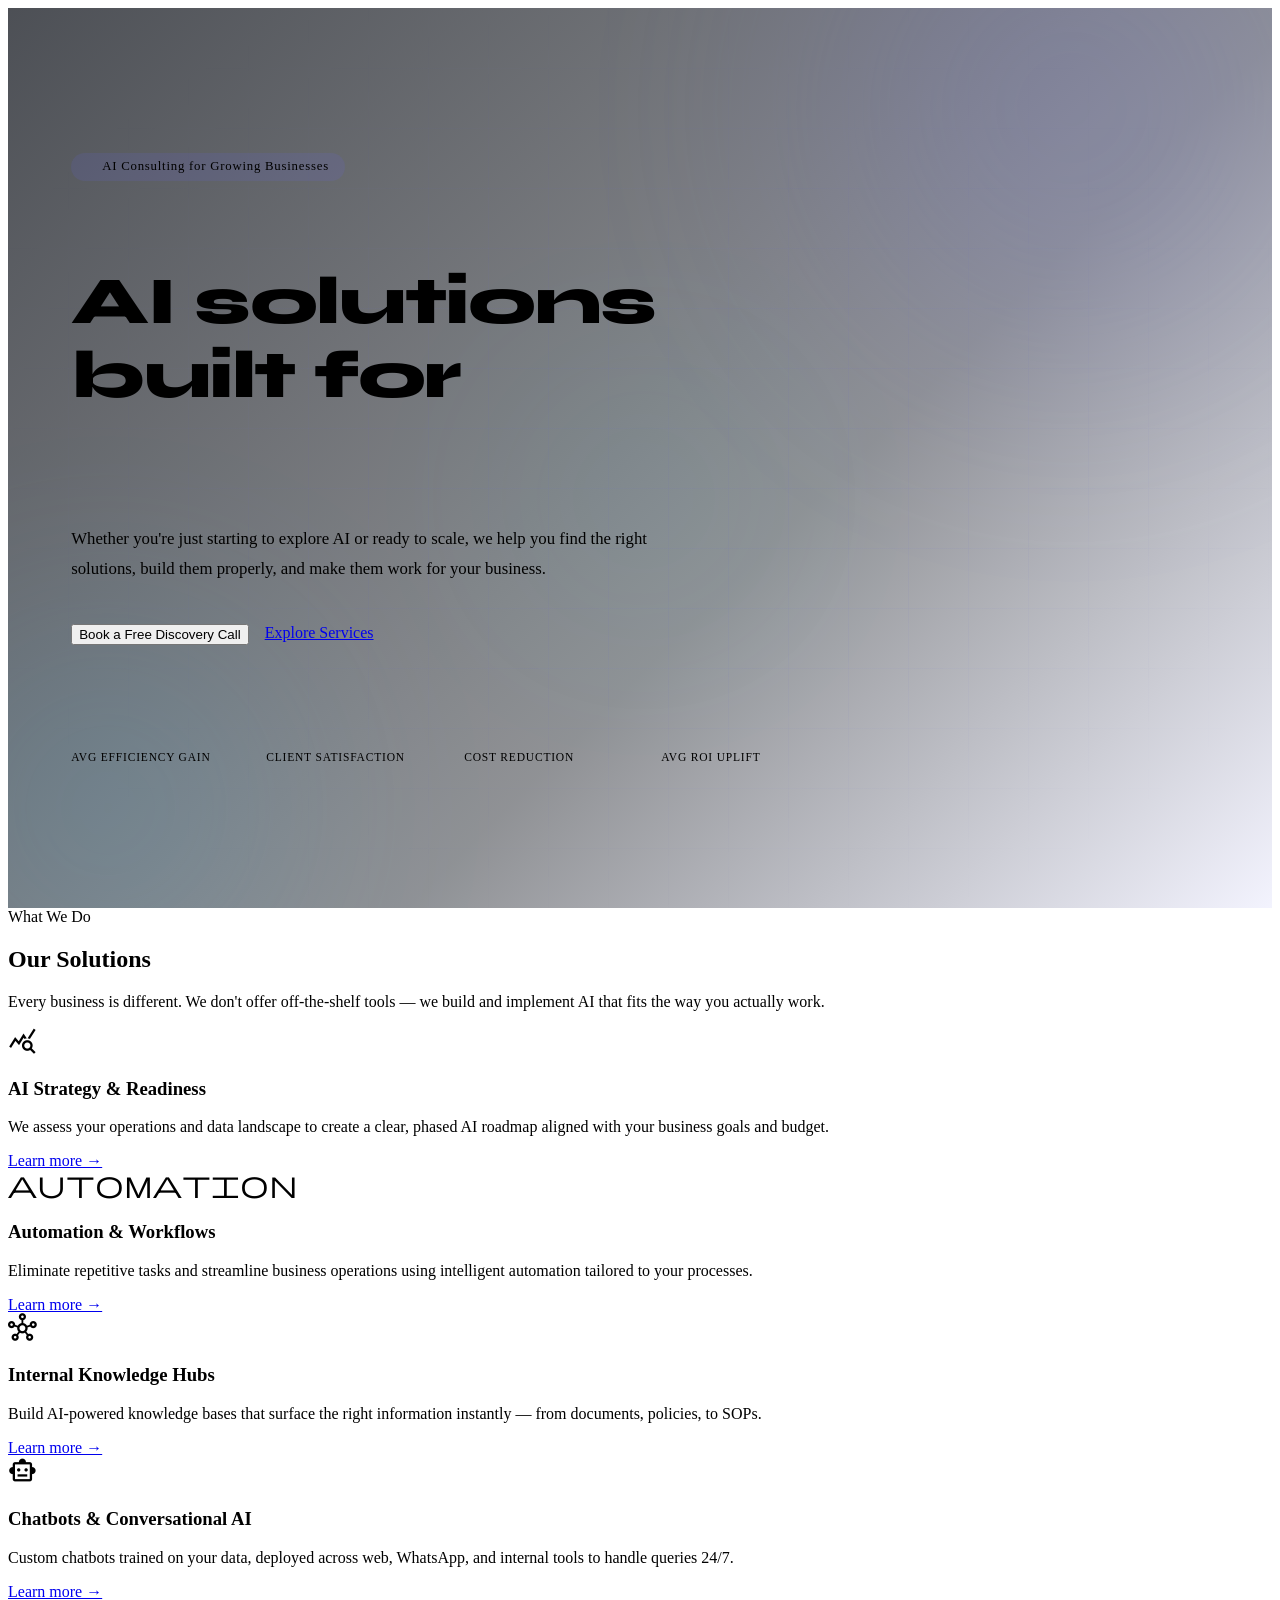
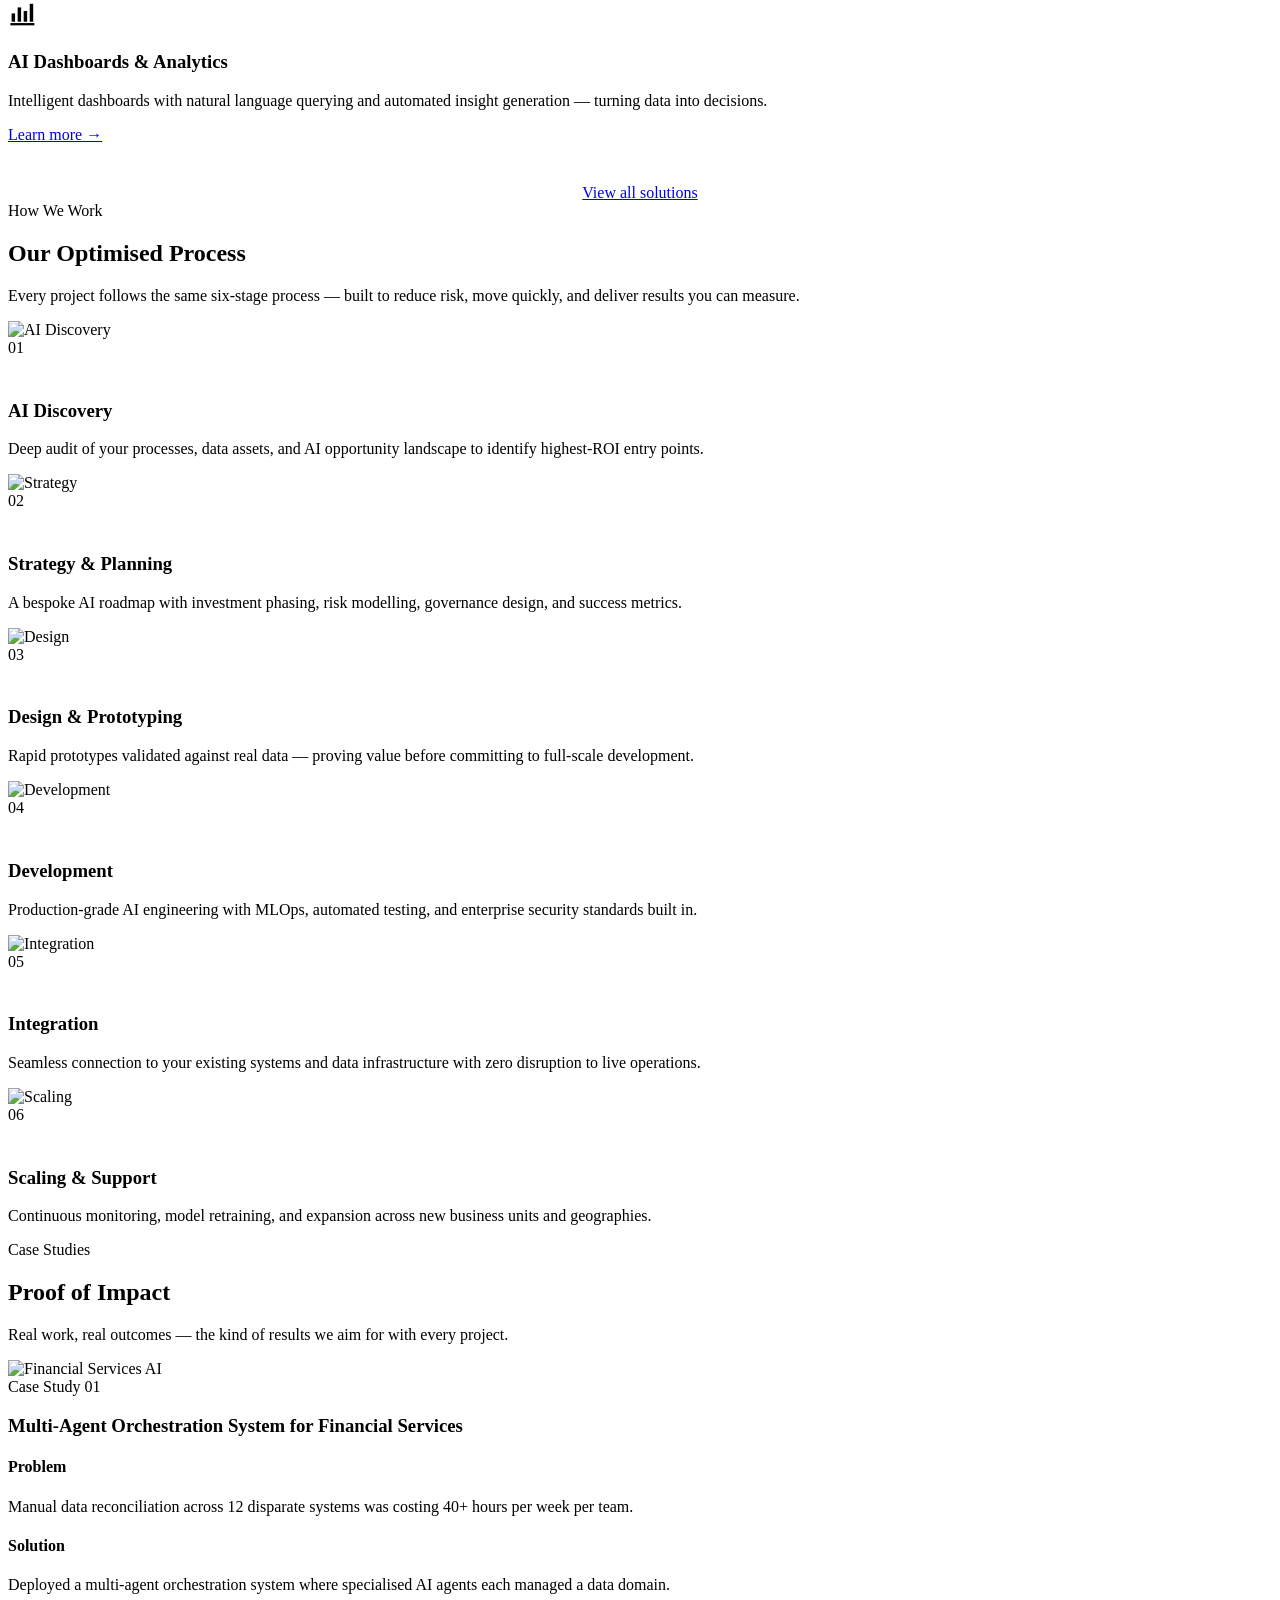
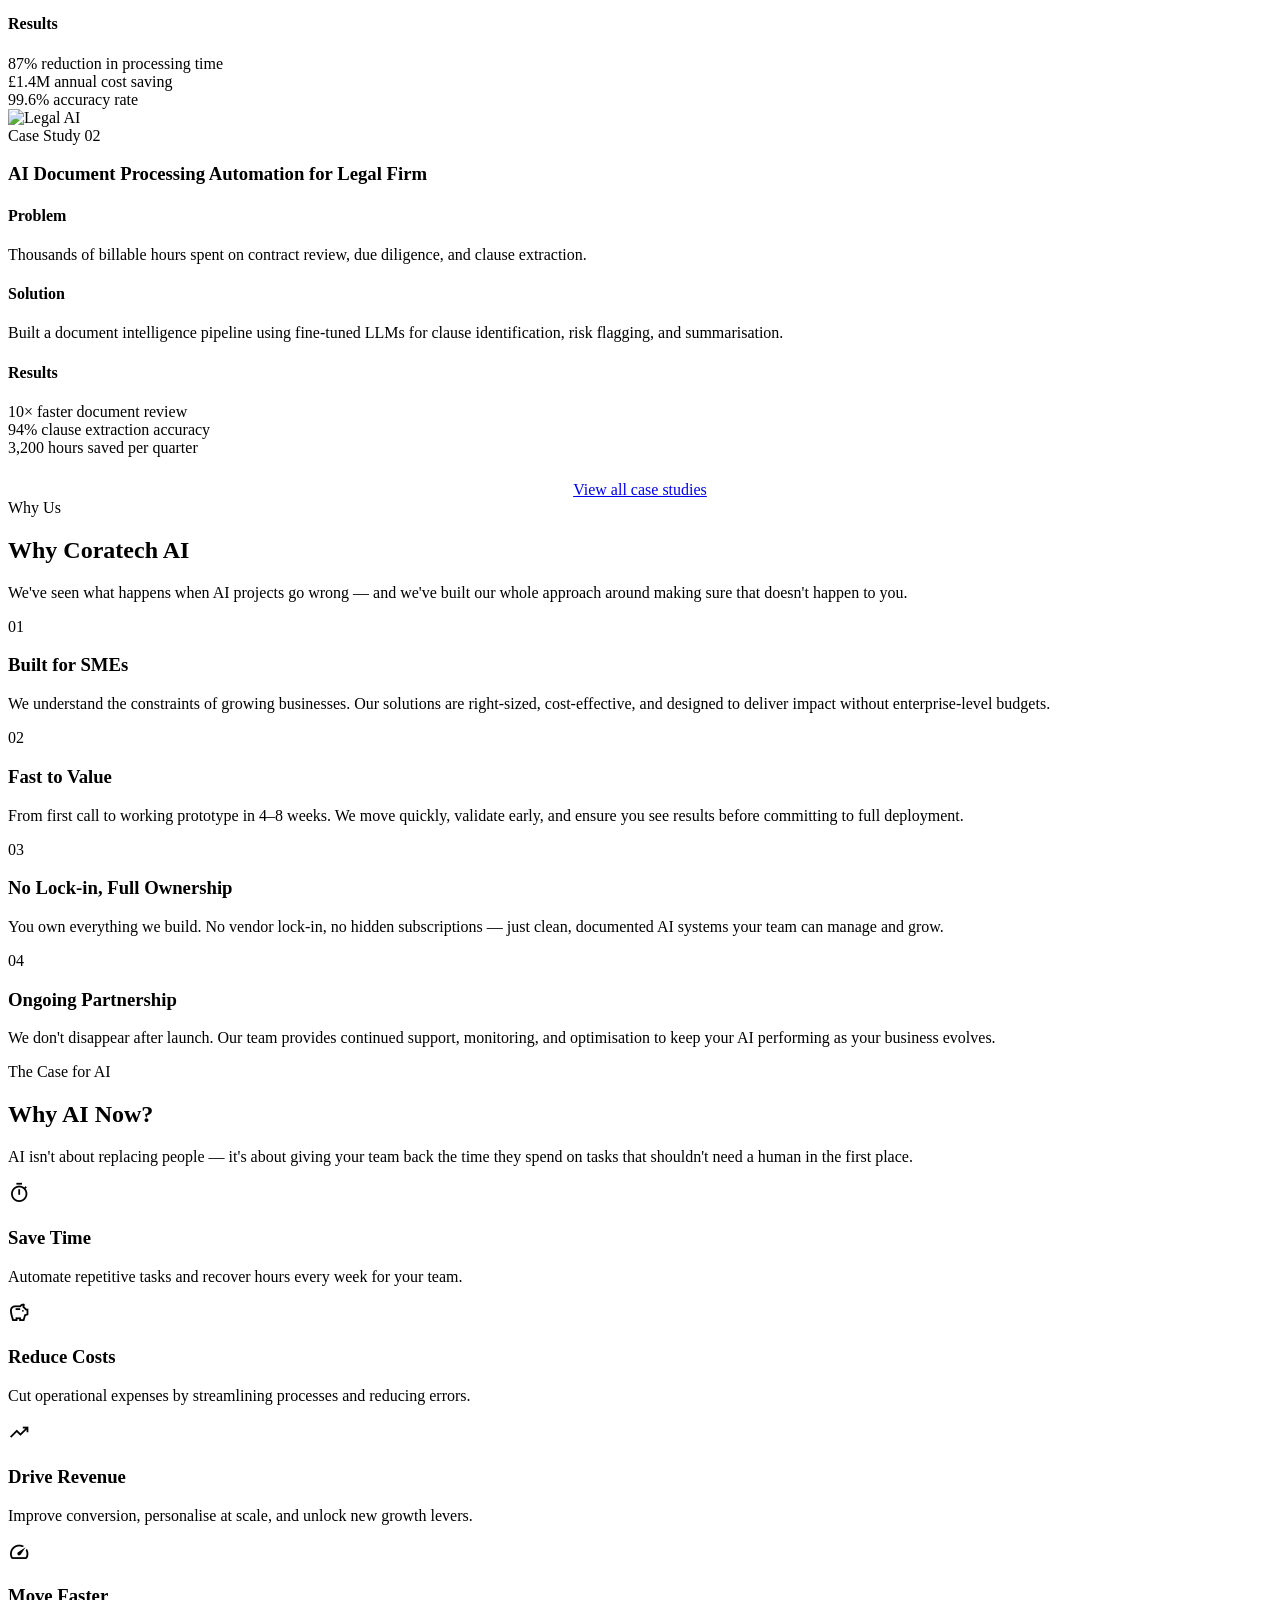
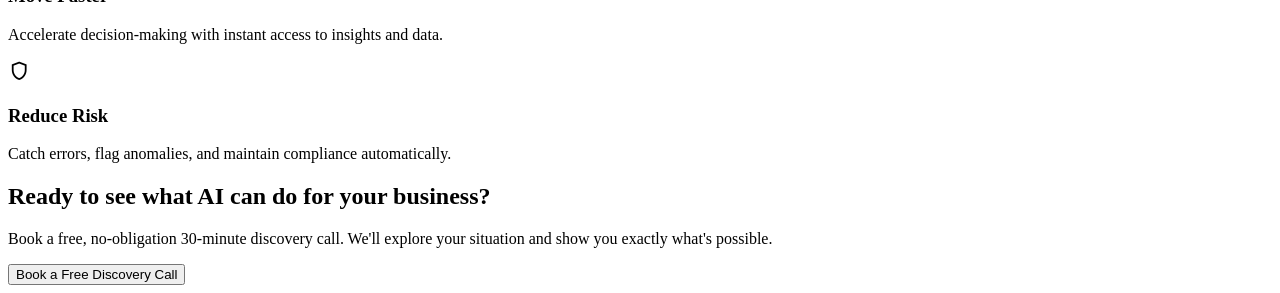
==== commit 6ab16ceb: "Add files via upload" ====
--- a/index.html
+++ b/index.html
@@ -1,2324 +1,287 @@
-<!DOCTYPE html>
-<html lang="en">
-<head>
-<meta charset="UTF-8"/>
-<meta name="viewport" content="width=device-width,initial-scale=1.0,maximum-scale=1.0"/>
-<title>Coratech AI — Bespoke Enterprise AI Solutions</title>
-<link rel="preconnect" href="https://fonts.googleapis.com"/>
-<link href="https://fonts.googleapis.com/css2?family=Inter:wght@300;400;500;600;700&family=Syne:wght@400;500;600;700;800&display=swap" rel="stylesheet"/>
-<link rel="stylesheet" href="https://fonts.googleapis.com/css2?family=Material+Symbols+Outlined:opsz,wght,FILL,GRAD@20..48,100..700,0..1,-50..200" />
-<script src="https://challenges.cloudflare.com/turnstile/v0/api.js" async defer></script>
-<style>
-:root{
-  --bg:#080c14;--bg2:#0c1220;--navy:#0d1b2e;--navy2:#0a1628;
-  --accent:#6366f1;--accent2:#818cf8;--cyan:#29b6f6;--cyan2:#00e5ff;
-  --white:#f0f4ff;--muted:#dbe0e5;
-  --glass:rgba(255,255,255,0.04);--glass2:rgba(255,255,255,0.08);
-  --border:rgba(99,102,241,0.18);--border2:rgba(41,182,246,0.15);
-  --grad:linear-gradient(135deg,#6366f1,#29b6f6);
-  --grad2:linear-gradient(135deg,#1565c0,#29b6f6);
-}
-*{margin:0;padding:0;box-sizing:border-box}
-html{scroll-behavior:smooth}
-body{background:var(--bg);color:var(--white);font-family:'Inter',sans-serif;overflow-x:hidden}
-
-/* NAV */
-nav{position:fixed;top:0;left:0;right:0;z-index:1000;padding:0 5%;display:flex;align-items:center;justify-content:space-between;height:72px;transition:all .4s ease;border-bottom:1px solid transparent}
-nav.scrolled{background:rgba(8,12,20,0.95);backdrop-filter:blur(24px);border-bottom-color:var(--border)}
-.logo{display:flex;align-items:center;gap:10px;cursor:pointer;text-decoration:none}
-.logo-diamond{width:36px;height:36px;position:relative;flex-shrink:0}
-.logo-diamond svg{width:100%;height:100%}
-.logo-text{font-family:'Syne',sans-serif;font-size:1.2rem;font-weight:700;color:var(--white)}
-.logo-text span{color:var(--cyan)}
-.nav-links{display:flex;align-items:center;gap:1.8rem;list-style:none}
-.nav-links a{color:var(--muted);text-decoration:none;font-size:.85rem;font-weight:500;letter-spacing:.02em;transition:color .2s;position:relative;padding:.4rem 0}
-.nav-links a::after{content:'';position:absolute;bottom:0;left:0;width:0;height:1px;background:var(--grad);transition:width .3s}
-.nav-links a:hover{color:var(--white)}
-.nav-links a:hover::after{width:100%}
-.nav-cta{background:var(--grad);color:#fff;padding:.55rem 1.4rem;border-radius:100px;font-size:.85rem;font-weight:600;border:none;cursor:pointer;transition:all .3s;white-space:nowrap}
-.nav-cta:hover{transform:translateY(-2px);box-shadow:0 8px 30px rgba(99,102,241,.45)}
-.hamburger{display:none;flex-direction:column;gap:5px;cursor:pointer;padding:6px;background:none;border:none}
-.hamburger span{display:block;width:22px;height:2px;background:var(--white);border-radius:2px;transition:.3s}
-.mobile-menu{display:none;position:fixed;inset:0;background:var(--bg);z-index:999;padding:100px 2rem 2rem;flex-direction:column;gap:0;overflow-y:auto}
-.mobile-menu.open{display:flex}
-.mobile-menu a{color:var(--white);text-decoration:none;font-size:1.2rem;font-family:'Syne',sans-serif;font-weight:700;padding:.9rem 0;border-bottom:1px solid var(--border);display:block}
-.mob-x{position:absolute;top:1.2rem;right:1.5rem;background:var(--glass);border:1px solid var(--border);width:38px;height:38px;border-radius:50%;display:flex;align-items:center;justify-content:center;cursor:pointer;font-size:1rem;color:var(--muted)}
-
-/* PAGE */
-.page{display:none}.page.active{display:block;animation:fadeUp .5s ease forwards}
-@keyframes fadeUp{from{opacity:0;transform:translateY(20px)}to{opacity:1;transform:translateY(0)}}
-
-/* ========= HERO ========= */
-.hero{min-height:100vh;display:flex;align-items:center;position:relative;overflow:hidden;padding:0 5%;padding-top:72px}
-.hero-video-wrap{position:absolute;inset:0;z-index:0;overflow:hidden}
-.hero-video-wrap video{width:100%;height:100%;object-fit:cover;opacity:.55}
-.hero-video-overlay{position:absolute;inset:0;background:linear-gradient(135deg,rgba(8,12,20,.72) 0%,rgba(8,12,20,.45) 60%,rgba(99,102,241,.08) 100%)}
-.hero-orb{position:absolute;border-radius:50%;filter:blur(120px);opacity:.2;animation:drift 14s ease-in-out infinite alternate}
-.hero-orb.o1{width:700px;height:700px;background:radial-gradient(circle,#6366f1,transparent);top:-200px;right:-100px}
-.hero-orb.o2{width:500px;height:500px;background:radial-gradient(circle,#29b6f6,transparent);bottom:-100px;left:-100px;animation-delay:-5s}
-.hero-orb.o3{width:300px;height:300px;background:radial-gradient(circle,#00e5ff,transparent);top:40%;left:40%;animation-delay:-3s;opacity:.1}
-@keyframes drift{0%{transform:translate(0,0) scale(1)}100%{transform:translate(30px,40px) scale(1.08)}}
-.hero-grid{position:absolute;inset:0;background-image:linear-gradient(rgba(99,102,241,.05) 1px,transparent 1px),linear-gradient(90deg,rgba(99,102,241,.05) 1px,transparent 1px);background-size:60px 60px;mask-image:radial-gradient(ellipse at center,black 30%,transparent 80%)}
-.hero-content{position:relative;z-index:2;max-width:780px}
-.hero-badge{display:inline-flex;align-items:center;gap:.5rem;background:rgba(99,102,241,.12);border:1px solid var(--border);padding:.4rem 1rem;border-radius:100px;font-size:.8rem;color:var(--accent2);margin-bottom:2rem;letter-spacing:.06em}
-.hero-badge-dot{width:7px;height:7px;background:var(--accent);border-radius:50%;animation:pulse 2s infinite}
-@keyframes pulse{0%,100%{box-shadow:0 0 0 0 rgba(99,102,241,.5)}50%{box-shadow:0 0 0 6px rgba(99,102,241,0)}}
-.hero h1{font-family:'Syne',sans-serif;font-size:clamp(2.4rem,5.5vw,4.2rem);font-weight:800;line-height:1.1;letter-spacing:-.02em;margin-bottom:1.5rem;overflow:visible}
-.hero-static{color:var(--white)}
-.hero-rotating-wrap{display:block;height:1.3em;overflow:hidden;margin-top:.15em}
-.hero-rotating{display:flex;flex-direction:column;animation:rotateText 9s ease-in-out infinite}
-.hero-rotating span{font-family:'Syne',sans-serif;font-size:inherit;font-weight:800;line-height:1.2em;background:var(--grad);-webkit-background-clip:text;-webkit-text-fill-color:transparent;background-clip:text;display:block;flex-shrink:0}
-@keyframes rotateText{
-  0%,22%{transform:translateY(0)}
-  28%,48%{transform:translateY(-1.2em)}
-  54%,74%{transform:translateY(-2.4em)}
-  80%,100%{transform:translateY(0)}
-}
-.hero p{font-size:1.05rem;color:var(--muted);line-height:1.8;max-width:580px;margin-bottom:2.5rem;font-weight:300}
-.hero-btns{display:flex;gap:1rem;flex-wrap:wrap}
-.btn-primary{background:var(--grad);color:#fff;padding:.85rem 2rem;border-radius:100px;font-size:.95rem;font-weight:600;border:none;cursor:pointer;transition:all .3s;display:inline-flex;align-items:center;gap:.5rem}
-.btn-primary:hover{transform:translateY(-3px);box-shadow:0 12px 40px rgba(99,102,241,.45)}
-.btn-secondary{background:transparent;color:var(--white);padding:.85rem 2rem;border-radius:100px;font-size:.95rem;font-weight:600;border:1px solid var(--border);cursor:pointer;transition:all .3s;display:inline-flex;align-items:center;gap:.5rem}
-.btn-secondary:hover{background:var(--glass2);border-color:var(--accent);transform:translateY(-3px)}
-.hero-stats{display:flex;gap:3rem;margin-top:4rem;flex-wrap:wrap}
-.stat{display:flex;flex-direction:column}
-.stat-num{font-family:'Syne',sans-serif;font-size:3rem;font-weight:800;background:var(--grad);-webkit-background-clip:text;-webkit-text-fill-color:transparent;background-clip:text}
-.stat-label{font-size:.78rem;color:var(--muted);letter-spacing:.07em;margin-top:.2rem}
-.hero-visual{position:absolute;right:5%;top:50%;transform:translateY(-50%);width:400px;z-index:2;display:none}
-@media(min-width:1100px){.hero-visual{display:block}}
-.hero-card{background:rgba(255,255,255,.05);backdrop-filter:blur(20px);border:1px solid var(--border);border-radius:20px;padding:1.5rem;animation:float 6s ease-in-out infinite}
-@keyframes float{0%,100%{transform:translateY(0)}50%{transform:translateY(-15px)}}
-.hc-row{display:flex;align-items:center;gap:.75rem;margin-bottom:1rem}
-.hc-icon{width:36px;height:36px;background:var(--grad);border-radius:10px;display:flex;align-items:center;justify-content:center;font-size:1rem;flex-shrink:0}
-.hc-label{font-size:.8rem;color:var(--muted)}
-.hc-value{font-family:'Syne',sans-serif;font-weight:700;font-size:.95rem;color:var(--white)}
-.hc-bar-wrap{background:rgba(255,255,255,.06);border-radius:100px;height:5px;margin-top:.4rem;overflow:hidden}
-.hc-bar{height:100%;border-radius:100px;background:var(--grad);animation:barFill 2s ease forwards}
-@keyframes barFill{from{width:0}to{width:var(--w)}}
-
-/* SECTIONS */
-section{padding:7rem 5%;position:relative;z-index:1}
-.section-label{font-size:.75rem;letter-spacing:.2em;color:var(--accent2);text-transform:uppercase;margin-bottom:1rem;font-weight:600}
-.section-title{font-family:'Syne',sans-serif;font-size:clamp(1.8rem,3.5vw,2.8rem);font-weight:800;letter-spacing:-.02em;line-height:1.15;margin-bottom:1rem}
-.section-sub{color:var(--muted);font-size:1rem;max-width:560px;line-height:1.8;margin-bottom:3.5rem;font-weight:300}
-.hl{color:var(--cyan);-webkit-text-fill-color:var(--cyan)}
-.divider{height:1px;background:var(--border);margin:0 5%}
-
-/* ROADMAP */
-.roadmap-track{display:flex;position:relative;overflow-x:auto;padding-bottom:1rem;scrollbar-width:none;-webkit-overflow-scrolling:touch}
-.roadmap-track::-webkit-scrollbar{display:none}
-.roadmap-track::before{content:'';position:absolute;top:36px;left:0;right:0;height:2px;background:var(--border);z-index:0}
-.rm-step{flex:1;min-width:180px;display:flex;flex-direction:column;align-items:center;cursor:pointer;position:relative;z-index:1;padding:0 .5rem}
-.rm-dot{width:16px;height:16px;border-radius:50%;background:var(--glass2);border:2px solid var(--border);margin-bottom:1rem;transition:all .3s}
-.rm-step.active .rm-dot{background:var(--accent);border-color:var(--accent);box-shadow:0 0 20px rgba(99,102,241,.6)}
-.rm-num{font-size:.7rem;color:var(--muted);letter-spacing:.1em;margin-bottom:.4rem;font-weight:600}
-.rm-title{font-family:'Syne',sans-serif;font-weight:700;font-size:.88rem;text-align:center;color:var(--muted);transition:.3s}
-.rm-step.active .rm-title,.rm-step:hover .rm-title{color:var(--white)}
-.rm-content{background:var(--glass);border:1px solid var(--border);border-radius:20px;padding:2.5rem;margin-top:2.5rem;backdrop-filter:blur(12px)}
-.rm-content h3{font-family:'Syne',sans-serif;font-size:1.2rem;font-weight:700;margin-bottom:.75rem;color:var(--accent2)}
-.rm-content p{color:var(--muted);line-height:1.8;font-weight:300;font-size:.95rem}
-
-/* SERVICES GRID */
-.services-grid{display:grid;grid-template-columns:repeat(auto-fill,minmax(280px,1fr));gap:1.5rem}
-.svc-card{background:var(--glass);border:1px solid var(--border);border-radius:20px;padding:2rem;cursor:pointer;transition:all .4s;position:relative;overflow:hidden}
-.svc-card::before{content:'';position:absolute;inset:0;background:var(--grad);opacity:0;transition:.4s}
-.svc-card:hover{transform:translateY(-6px);border-color:var(--accent);box-shadow:0 20px 60px rgba(99,102,241,.12)}
-.svc-card:hover::before{opacity:.07}
-.svc-icon{font-size:1.8rem;margin-bottom:1.2rem;display:block;position:relative;z-index:1}
-.svc-card h3{font-family:'Syne',sans-serif;font-size:1.05rem;font-weight:700;margin-bottom:.6rem;position:relative;z-index:1}
-.svc-card p{color:var(--muted);font-size:.88rem;line-height:1.7;position:relative;z-index:1;font-weight:300}
-.svc-link{display:inline-flex;align-items:center;gap:.4rem;color:var(--accent2);font-size:.82rem;font-weight:600;margin-top:1rem;position:relative;z-index:1;cursor:pointer;transition:.2s}
-.svc-link:hover{gap:.7rem}
-
-/* CLIENTS SLIDER */
-.clients-wrap{overflow:hidden;position:relative;padding:2rem 0}
-.clients-wrap::before,.clients-wrap::after{content:'';position:absolute;top:0;bottom:0;width:150px;z-index:2}
-.clients-wrap::before{left:0;background:linear-gradient(90deg,var(--bg),transparent)}
-.clients-wrap::after{right:0;background:linear-gradient(-90deg,var(--bg),transparent)}
-.clients-track{display:flex;gap:3rem;animation:slide 28s linear infinite;width:max-content}
-.clients-track:hover{animation-play-state:paused}
-.client-logo{display:flex;align-items:center;justify-content:center;width:140px;height:54px;background:var(--glass);border:1px solid var(--border);border-radius:12px;font-family:'Syne',sans-serif;font-size:.8rem;font-weight:700;color:var(--muted);flex-shrink:0;transition:.3s;padding:0 1rem;white-space:nowrap}
-.client-logo:hover{border-color:var(--accent);color:var(--white)}
-@keyframes slide{from{transform:translateX(0)}to{transform:translateX(-50%)}}
-
-/* WHY CARDS */
-.why-grid{display:grid;grid-template-columns:repeat(auto-fill,minmax(300px,1fr));gap:1.5rem}
-.why-card{background:var(--glass);border:1px solid var(--border);border-radius:24px;padding:2.5rem;transition:all .4s;position:relative;overflow:hidden}
-.why-card::after{content:'';position:absolute;bottom:0;left:0;right:0;height:2px;background:var(--grad);opacity:0;transition:.4s}
-.why-card:hover{transform:translateY(-6px);border-color:rgba(99,102,241,.3);box-shadow:0 20px 50px rgba(99,102,241,.1)}
-.why-card:hover::after{opacity:1}
-.wc-num{font-family:'Syne',sans-serif;font-size:3rem;font-weight:800;opacity:.1;line-height:1;margin-bottom:1rem;background:var(--grad);-webkit-background-clip:text;-webkit-text-fill-color:transparent;background-clip:text}
-.why-card h3{font-family:'Syne',sans-serif;font-size:1.1rem;font-weight:700;margin-bottom:.75rem}
-.why-card p{color:var(--muted);font-size:.9rem;line-height:1.8;font-weight:300}
-
-/* IMAGE CARDS (Industries & Process) */
-.img-card-grid{display:grid;grid-template-columns:repeat(auto-fill,minmax(300px,1fr));gap:1.5rem}
-.img-card{border-radius:20px;overflow:hidden;position:relative;cursor:pointer;height:280px;transition:all .4s}
-.img-card img{width:100%;height:100%;object-fit:cover;transition:transform .6s ease;display:block}
-.img-card:hover img{transform:scale(1.08)}
-.img-card-overlay{position:absolute;inset:0;background:linear-gradient(to top,rgba(8,12,20,.95) 0%,rgba(8,12,20,.5) 50%,rgba(8,12,20,.2) 100%);transition:.4s}
-.img-card:hover .img-card-overlay{background:linear-gradient(to top,rgba(99,102,241,.9) 0%,rgba(8,12,20,.6) 60%,rgba(8,12,20,.15) 100%)}
-.img-card-body{position:absolute;bottom:0;left:0;right:0;padding:1.8rem;z-index:2}
-.img-card-icon{font-size:1.5rem;margin-bottom:.5rem;display:block}
-.img-card-body h3{font-family:'Syne',sans-serif;font-size:1.05rem;font-weight:700;margin-bottom:.4rem;color:#fff}
-.img-card-body p{color:rgba(255,255,255,.7);font-size:.82rem;line-height:1.6;font-weight:300}
-.img-card-num{position:absolute;top:1.2rem;right:1.2rem;background:var(--grad);color:#fff;font-family:'Syne',sans-serif;font-size:.72rem;font-weight:700;padding:.3rem .7rem;border-radius:100px;z-index:2;letter-spacing:.05em}
-
-/* CASE STUDIES */
-.cs-list{padding:3rem 5%}
-.cs-card{background:var(--glass);border:1px solid var(--border);border-radius:24px;overflow:hidden;margin-bottom:2rem;transition:.4s;display:grid;grid-template-columns:340px 1fr;align-items:stretch}
-.cs-card:hover{border-color:rgba(99,102,241,.3);box-shadow:0 20px 60px rgba(99,102,241,.1);transform:translateY(-3px)}
-.cs-img{position:relative;overflow:hidden;min-height:240px}
-.cs-img img{width:100%;height:100%;object-fit:cover;transition:transform .6s ease}
-.cs-card:hover .cs-img img{transform:scale(1.06)}
-.cs-img-overlay{position:absolute;inset:0;background:linear-gradient(135deg,rgba(99,102,241,.6),rgba(8,12,20,.4))}
-.cs-img-label{position:absolute;top:1.2rem;left:1.2rem;background:var(--grad);color:#fff;font-family:'Syne',sans-serif;font-size:.72rem;font-weight:700;padding:.35rem .9rem;border-radius:100px;letter-spacing:.06em}
-.cs-body{padding:2.5rem}
-.cs-body h3{font-family:'Syne',sans-serif;font-size:1.3rem;font-weight:800;margin-bottom:1.5rem}
-.cs-sections{display:grid;grid-template-columns:repeat(3,1fr);gap:1.5rem}
-.cs-section h4{font-size:.7rem;color:var(--accent2);letter-spacing:.15em;text-transform:uppercase;font-weight:600;margin-bottom:.4rem}
-.cs-section p{color:var(--muted);font-size:.85rem;line-height:1.7;font-weight:300}
-.cs-result{font-family:'Syne',sans-serif;font-size:.95rem;font-weight:700;color:var(--white);margin-bottom:.3rem}
-
-/* CTA BAND */
-.cta-band{background:linear-gradient(135deg,rgba(99,102,241,.2),rgba(41,182,246,.1));border:1px solid var(--border);border-radius:28px;padding:5rem 4rem;text-align:center;position:relative;overflow:hidden;margin:0 5% 7rem}
-.cta-band::before{content:'';position:absolute;inset:0;background:radial-gradient(ellipse at 50% 50%,rgba(99,102,241,.12),transparent 70%)}
-.cta-band h2{font-family:'Syne',sans-serif;font-size:clamp(1.8rem,3.5vw,2.8rem);font-weight:800;margin-bottom:1rem;position:relative;z-index:1}
-.cta-band p{color:var(--muted);margin-bottom:2rem;font-size:1rem;line-height:1.8;position:relative;z-index:1}
-
-/* FORM */
-.form-wrap{background:var(--glass);border:1px solid var(--border);border-radius:24px;padding:3rem;backdrop-filter:blur(12px)}
-.form-row{display:grid;grid-template-columns:1fr 1fr;gap:1rem;margin-bottom:1rem}
-.form-group{display:flex;flex-direction:column;gap:.5rem;margin-bottom:1rem}
-.form-group label{font-size:.82rem;color:var(--muted);font-weight:500;letter-spacing:.03em}
-.form-group input,.form-group textarea,.form-group select{background:rgba(255,255,255,.04);border:1px solid var(--border);border-radius:12px;padding:.85rem 1rem;color:var(--white);font-family:'DM Sans',sans-serif;font-size:.92rem;transition:.3s;outline:none;resize:none;appearance:none}
-.form-group input:focus,.form-group textarea:focus,.form-group select:focus{border-color:var(--accent);background:rgba(99,102,241,.07);box-shadow:0 0 0 4px rgba(99,102,241,.1)}
-.form-group select option{background:var(--bg2);color:var(--white)}
-.form-group textarea{min-height:130px}
-.checkbox-row{display:flex;align-items:flex-start;gap:.75rem;margin-bottom:1.5rem}
-.checkbox-row input{width:18px;height:18px;accent-color:var(--accent);cursor:pointer;flex-shrink:0;margin-top:.15rem}
-.checkbox-row label{font-size:.88rem;color:var(--muted);cursor:pointer;line-height:1.5}
-.form-success{display:none;background:rgba(99,102,241,.12);border:1px solid var(--accent);border-radius:12px;padding:1.5rem;text-align:center;color:var(--accent2);font-weight:600;margin-top:1rem}
-
-/* MODAL */
-.modal-overlay{position:fixed;inset:0;background:rgba(0,0,0,.82);backdrop-filter:blur(12px);z-index:2000;display:none;align-items:center;justify-content:center;padding:1rem;overflow-y:auto}
-.modal-overlay.open{display:flex}
-.modal{background:var(--bg2);border:1px solid var(--border);border-radius:28px;padding:3rem;max-width:520px;width:100%;position:relative;max-height:90vh;overflow-y:auto;margin:auto}
-.modal-close{position:absolute;top:1.5rem;right:1.5rem;background:var(--glass);border:1px solid var(--border);width:36px;height:36px;border-radius:50%;display:flex;align-items:center;justify-content:center;cursor:pointer;font-size:1rem;color:var(--muted);transition:.2s}
-.modal-close:hover{color:var(--white);border-color:var(--accent)}
-.modal h2{font-family:'Syne',sans-serif;font-size:1.6rem;font-weight:800;margin-bottom:.5rem}
-.modal>p{color:var(--muted);font-size:.9rem;margin-bottom:2rem;line-height:1.7}
-.booking-types{display:grid;grid-template-columns:repeat(3,1fr);gap:.75rem;margin-bottom:2rem}
-.booking-type{background:var(--glass);border:1px solid var(--border);border-radius:14px;padding:1.2rem;cursor:pointer;text-align:center;transition:.3s}
-.booking-type.selected{border-color:var(--accent);background:rgba(99,102,241,.12)}
-.booking-type h4{font-family:'Syne',sans-serif;font-size:.85rem;font-weight:700;margin-bottom:.3rem}
-.booking-type span{font-size:.75rem;color:var(--accent2);font-weight:600}
-.cal-grid{display:grid;grid-template-columns:repeat(7,1fr);gap:.4rem;margin-bottom:1.5rem}
-.cal-day-name{font-size:.7rem;color:var(--muted);text-align:center;padding:.3rem;letter-spacing:.05em;font-weight:600}
-.cal-day{width:100%;aspect-ratio:1;border-radius:8px;background:var(--glass);border:1px solid transparent;display:flex;align-items:center;justify-content:center;font-size:.82rem;cursor:pointer;transition:.3s;font-weight:500}
-.cal-day:not(.empty):hover{border-color:var(--accent);color:var(--accent2)}
-.cal-day.selected{background:var(--accent);color:#fff;font-weight:700;border-color:var(--accent)}
-.cal-day.empty{background:transparent;cursor:default}
-.cal-day.past{opacity:.25;cursor:not-allowed;pointer-events:none}
-.time-slots{display:grid;grid-template-columns:repeat(3,1fr);gap:.5rem;margin-bottom:1.5rem}
-.time-slot{background:var(--glass);border:1px solid var(--border);border-radius:8px;padding:.6rem;text-align:center;font-size:.82rem;cursor:pointer;transition:.3s;font-weight:500}
-.time-slot:hover{border-color:var(--accent);color:var(--accent2)}
-.time-slot.selected{background:var(--accent);color:#fff;font-weight:700;border-color:var(--accent)}
-.booking-confirm{display:none;text-align:center;padding:2rem 0}
-.booking-confirm .check{font-size:3.5rem;margin-bottom:1rem}
-.booking-confirm h3{font-family:'Syne',sans-serif;font-size:1.4rem;font-weight:800;margin-bottom:.75rem;color:var(--accent2)}
-.booking-confirm p{color:var(--muted);line-height:1.8;font-size:.9rem}
-
-/* PAGE HEADER */
-.page-header{padding:9rem 5% 5rem;position:relative;overflow:hidden;border-bottom:1px solid var(--border)}
-.page-header::before{content:'';position:absolute;inset:0;background:radial-gradient(ellipse at top left,rgba(99,102,241,.2),transparent 60%)}
-.page-header h1{font-family:'Syne',sans-serif;font-size:clamp(2rem,5vw,3.5rem);font-weight:800;letter-spacing:-.02em;position:relative;z-index:1;margin-bottom:1rem}
-.page-header p{color:var(--muted);font-size:1.05rem;line-height:1.8;max-width:580px;position:relative;z-index:1;font-weight:300}
-
-/* INDUSTRIES PAGE */
-.industries-grid{display:grid;grid-template-columns:repeat(auto-fill,minmax(300px,1fr));gap:1.5rem;padding:4rem 5%}
-.industry-card{border-radius:20px;overflow:hidden;position:relative;cursor:pointer;height:260px;transition:all .4s}
-.industry-card img{width:100%;height:100%;object-fit:cover;transition:transform .6s ease;display:block}
-.industry-card:hover img{transform:scale(1.08)}
-.industry-card .ind-overlay{position:absolute;inset:0;background:linear-gradient(to top,rgba(8,12,20,.95) 0%,rgba(8,12,20,.55) 55%,rgba(8,12,20,.15) 100%);transition:.4s}
-.industry-card:hover .ind-overlay{background:linear-gradient(to top,rgba(99,102,241,.9) 0%,rgba(8,12,20,.55) 60%,rgba(8,12,20,.1) 100%)}
-.industry-card .ind-body{position:absolute;bottom:0;left:0;right:0;padding:1.6rem;z-index:2}
-.industry-card .ind-icon-wrap{width:42px;height:42px;background:var(--grad);border-radius:12px;display:flex;align-items:center;justify-content:center;font-size:1.2rem;margin-bottom:.7rem}
-.industry-card h3{font-family:'Syne',sans-serif;font-size:1.05rem;font-weight:700;margin-bottom:.3rem;color:#fff}
-.industry-card p{color:rgba(255,255,255,.65);font-size:.8rem;line-height:1.5;font-weight:300}
-.industry-detail{display:none;padding:0 5% 5rem}
-.industry-detail.active{display:block}
-.use-cases{display:grid;grid-template-columns:repeat(auto-fill,minmax(240px,1fr));gap:1rem;margin-bottom:2.5rem}
-.use-case{background:var(--glass);border:1px solid var(--border);border-radius:14px;padding:1.5rem;transition:.3s}
-.use-case:hover{border-color:rgba(99,102,241,.3);transform:translateY(-3px)}
-.use-case h4{font-family:'Syne',sans-serif;font-size:.9rem;font-weight:700;margin-bottom:.5rem;color:var(--accent2)}
-.use-case p{color:var(--muted);font-size:.82rem;line-height:1.6;font-weight:300}
-.benefits{display:grid;grid-template-columns:repeat(3,1fr);gap:1rem;margin-top:2rem}
-.benefit{background:rgba(99,102,241,.07);border:1px solid var(--border);border-radius:14px;padding:1.5rem;text-align:center}
-.benefit .b-icon{font-size:1.5rem;margin-bottom:.6rem}
-.benefit h4{font-family:'Syne',sans-serif;font-size:.88rem;font-weight:700;margin-bottom:.4rem}
-.benefit p{color:var(--muted);font-size:.8rem;font-weight:300}
-
-/* SERVICES PAGE */
-.services-list{padding:4rem 5%}
-.service-detail{background:var(--glass);border:1px solid var(--border);border-radius:24px;padding:3rem;margin-bottom:2rem;transition:.4s;display:grid;grid-template-columns:1fr 1fr;gap:3rem;align-items:start}
-.service-detail:hover{border-color:rgba(99,102,241,.3);box-shadow:0 20px 50px rgba(99,102,241,.08)}
-.service-detail-left .sd-num{font-size:.78rem;color:var(--accent2);letter-spacing:.15em;font-weight:600;display:block;margin-bottom:.75rem}
-.service-detail-left h3{font-family:'Syne',sans-serif;font-size:1.5rem;font-weight:800;margin-bottom:.8rem}
-.service-detail-left p{color:var(--muted);font-size:.9rem;line-height:1.8;font-weight:300}
-.service-features{list-style:none;display:flex;flex-direction:column;gap:.75rem}
-.service-features li{display:flex;align-items:flex-start;gap:.75rem;color:var(--muted);font-size:.88rem;font-weight:300}
-.service-features li::before{content:'→';color:var(--accent2);flex-shrink:0}
-
-/* ABOUT */
-.about-content{padding:4rem 5%}
-.about-grid{display:grid;grid-template-columns:1fr 1fr;gap:5rem;margin-bottom:5rem}
-.about-grid p{color:var(--muted);line-height:1.9;font-size:.95rem;font-weight:300;margin-bottom:1.5rem}
-.mission-vision{display:grid;grid-template-columns:1fr 1fr;gap:1.5rem;margin-bottom:1.5rem}
-.mv-card{background:var(--glass);border:1px solid var(--border);border-radius:20px;padding:2.5rem;transition:.3s}
-.mv-card:hover{border-color:rgba(99,102,241,.3)}
-.mv-card h3{font-family:'Syne',sans-serif;font-size:1.1rem;font-weight:700;margin-bottom:.75rem;color:var(--accent2)}
-.mv-card p{color:var(--muted);font-size:.9rem;line-height:1.8;font-weight:300}
-
-/* INSIGHTS */
-.insights-content{padding:4rem 5%}
-.insight-card{background:var(--glass);border:1px solid var(--border);border-radius:24px;margin-bottom:2rem;overflow:hidden;display:grid;grid-template-columns:300px 1fr;transition:.4s;align-items:stretch}
-.insight-card:hover{border-color:rgba(99,102,241,.3);transform:translateY(-3px);box-shadow:0 20px 50px rgba(99,102,241,.08)}
-.insight-img{background:var(--grad);display:flex;align-items:center;justify-content:center;font-size:3.5rem;opacity:.35;min-height:160px}
-.insight-body{padding:2rem}
-.insight-body .tag{font-size:.72rem;color:var(--accent2);letter-spacing:.1em;text-transform:uppercase;font-weight:600;margin-bottom:.6rem;display:block}
-.insight-body h3{font-family:'Syne',sans-serif;font-size:1.2rem;font-weight:700;margin-bottom:.75rem}
-.insight-body p{color:var(--muted);font-size:.88rem;line-height:1.7;font-weight:300}
-.insight-meta{display:flex;align-items:center;gap:1.5rem;margin-top:1.5rem;font-size:.8rem;color:var(--muted)}
-
-/* PUBLIC SECTOR */
-.ps-content{padding:4rem 5%}
-.ps-grid{display:grid;grid-template-columns:repeat(auto-fill,minmax(280px,1fr));gap:1.5rem;margin-bottom:4rem}
-.ps-card{background:var(--glass);border:1px solid var(--border);border-radius:20px;padding:2rem;transition:.4s}
-.ps-card:hover{border-color:rgba(99,102,241,.3);transform:translateY(-5px);box-shadow:0 16px 40px rgba(99,102,241,.08)}
-.ps-card .ps-icon{font-size:1.8rem;margin-bottom:1rem}
-.ps-card h3{font-family:'Syne',sans-serif;font-size:1rem;font-weight:700;margin-bottom:.6rem}
-.ps-card p{color:var(--muted);font-size:.85rem;line-height:1.7;font-weight:300}
-
-/* BLOG */
-.blog-grid{display:grid;grid-template-columns:repeat(auto-fill,minmax(300px,1fr));gap:1.5rem}
-.blog-card{background:var(--glass);border:1px solid var(--border);border-radius:20px;overflow:hidden;cursor:pointer;transition:all .4s}
-.blog-card:hover{transform:translateY(-6px);border-color:rgba(99,102,241,.3);box-shadow:0 20px 50px rgba(99,102,241,.1)}
-.blog-img{height:180px;position:relative;overflow:hidden}
-.blog-img img{width:100%;height:100%;object-fit:cover;transition:transform .5s}
-.blog-card:hover .blog-img img{transform:scale(1.06)}
-.blog-img-overlay{position:absolute;inset:0;background:linear-gradient(to top,rgba(8,12,20,.8),rgba(8,12,20,.2));display:flex;align-items:center;justify-content:center;font-size:2.5rem}
-.blog-body{padding:1.5rem}
-.blog-tag{font-size:.72rem;color:var(--accent2);letter-spacing:.1em;text-transform:uppercase;font-weight:600;margin-bottom:.6rem;display:block}
-.blog-card h3{font-family:'Syne',sans-serif;font-size:.95rem;font-weight:700;line-height:1.5;margin-bottom:.5rem}
-.blog-card p{color:var(--muted);font-size:.83rem;line-height:1.7;font-weight:300}
-.blog-meta{font-size:.78rem;color:var(--muted);margin-top:.8rem}
-
-/* CONTACT INFO */
-.ci-row{display:flex;align-items:flex-start;gap:1rem;margin-bottom:1.5rem}
-.ci-icon{font-size:1.2rem;margin-top:.1rem}
-.ci-label{font-weight:600;margin-bottom:.2rem;font-size:.9rem}
-.ci-val{color:var(--muted);font-size:.88rem;line-height:1.6}
-
-/* FOOTER */
-footer{background:var(--bg2);border-top:1px solid var(--border);padding:5rem 5% 2rem}
-.footer-grid{display:grid;grid-template-columns:2fr 1fr 1fr 1fr;gap:3rem;margin-bottom:4rem}
-.footer-brand p{color:var(--muted);font-size:.88rem;line-height:1.8;margin-top:1rem;max-width:280px;font-weight:300}
-.footer-col h4{font-family:'Syne',sans-serif;font-size:.88rem;font-weight:700;margin-bottom:1.2rem}
-.footer-col a{display:block;color:var(--muted);text-decoration:none;font-size:.85rem;margin-bottom:.7rem;transition:.2s;font-weight:300}
-.footer-col a:hover{color:var(--accent2)}
-.footer-bottom{border-top:1px solid var(--border);padding-top:2rem;display:flex;justify-content:space-between;align-items:center;flex-wrap:wrap;gap:.5rem}
-.footer-bottom p{color:var(--muted);font-size:.82rem}
-.social-links{display:flex;gap:1rem}
-.social-link{width:38px;height:38px;background:var(--glass);border:1px solid var(--border);border-radius:10px;display:flex;align-items:center;justify-content:center;color:var(--muted);text-decoration:none;font-size:.9rem;transition:.3s}
-.social-link:hover{border-color:var(--accent);color:var(--accent2);transform:translateY(-3px)}
-
-/* FAQ */
-.faq-list{display:flex;flex-direction:column;gap:.75rem;max-width:860px}
-.faq-item{background:var(--glass);border:1px solid var(--border);border-radius:16px;overflow:hidden;transition:.3s}
-.faq-item:hover{border-color:rgba(99,102,241,.3)}
-.faq-q{width:100%;background:none;border:none;color:var(--white);font-family:'Syne',sans-serif;font-size:.95rem;font-weight:700;padding:1.25rem 1.5rem;text-align:left;cursor:pointer;display:flex;justify-content:space-between;align-items:center;gap:1rem}
-.faq-icon{font-size:1.2rem;color:var(--cyan);transition:transform .3s;flex-shrink:0}
-.faq-item.open .faq-icon{transform:rotate(180deg)}
-.faq-a{display:none;padding:0 1.5rem 1.25rem}
-.faq-a p{color:var(--muted);font-size:.9rem;line-height:1.9}
-.faq-item.open .faq-a{display:block}
-
-/* INSIGHTS 3-COL */
-.insights-grid{display:grid;grid-template-columns:repeat(auto-fill,minmax(300px,1fr));gap:1.5rem}
-.ins-card{background:var(--glass);border:1px solid var(--border);border-radius:20px;overflow:hidden;cursor:pointer;transition:all .4s}
-.ins-card:hover{transform:translateY(-6px);border-color:rgba(99,102,241,.3);box-shadow:0 20px 50px rgba(99,102,241,.1)}
-.ins-img{height:160px;background:var(--grad);display:flex;align-items:center;justify-content:center;position:relative;overflow:hidden}
-.ins-img img{width:100%;height:100%;object-fit:cover;transition:transform .5s}
-.ins-card:hover .ins-img img{transform:scale(1.06)}
-.ins-img-icon{position:absolute;inset:0;display:flex;align-items:center;justify-content:center;background:rgba(8,12,20,.35)}
-.ins-body{padding:1.4rem}
-.ins-tag{font-size:.72rem;color:var(--cyan);letter-spacing:.1em;text-transform:uppercase;font-weight:600;margin-bottom:.5rem;display:block}
-.ins-card h3{font-family:'Syne',sans-serif;font-size:.92rem;font-weight:700;line-height:1.5;margin-bottom:.5rem}
-.ins-card p{color:var(--muted);font-size:.83rem;line-height:1.7}
-.ins-meta{font-size:.78rem;color:var(--muted);margin-top:.75rem}
-
-/* READ ALL INSIGHTS BUTTON */
-.back-btn{display:inline-flex;align-items:center;gap:.5rem;color:var(--accent2);font-size:.9rem;font-weight:600;cursor:pointer;margin:3rem 5% 0;transition:.2s;background:none;border:none}
-.back-btn:hover{gap:.8rem}
-
-/* SCROLL ANIMATIONS */
-.fade-in{opacity:0;transform:translateY(30px);transition:opacity .7s ease,transform .7s ease}
-.fade-in.visible{opacity:1;transform:translateY(0)}
-.stagger-1{transition-delay:.1s}.stagger-2{transition-delay:.2s}.stagger-3{transition-delay:.3s}.stagger-4{transition-delay:.4s}.stagger-5{transition-delay:.5s}
-
-/* RESPONSIVE */
-
-
-/* ===== CHATBOT ===== */
-#chatbot-btn{position:fixed;bottom:28px;right:28px;z-index:3000;width:60px;height:60px;background:var(--grad);border:none;border-radius:50%;cursor:pointer;display:flex;align-items:center;justify-content:center;box-shadow:0 8px 32px rgba(99,102,241,.5);transition:all .3s}
-#chatbot-btn:hover{transform:scale(1.1);box-shadow:0 12px 40px rgba(99,102,241,.7)}
-#chatbot-btn svg{width:28px;height:28px;fill:#fff}
-.chatbot-badge{position:absolute;top:-4px;right:-4px;width:18px;height:18px;background:#ef4444;border-radius:50%;border:2px solid var(--bg);display:flex;align-items:center;justify-content:center;font-size:.65rem;color:#fff;font-weight:700}
-#chatbot-window{position:fixed;bottom:100px;right:28px;z-index:3000;width:360px;max-height:540px;background:var(--bg2);border:1px solid var(--border);border-radius:24px;display:none;flex-direction:column;box-shadow:0 24px 80px rgba(0,0,0,.6);overflow:hidden}
-#chatbot-window.open{display:flex}
-.cb-header{background:var(--grad);padding:1.2rem 1.4rem;display:flex;align-items:center;gap:.75rem;flex-shrink:0}
-.cb-avatar{width:40px;height:40px;background:rgba(255,255,255,.2);border-radius:50%;display:flex;align-items:center;justify-content:center;flex-shrink:0}
-.cb-wa-btn{display:inline-flex;align-items:center;background:#25d366;color:#fff;border-radius:100px;padding:.4rem .9rem;font-size:.75rem;font-weight:600;text-decoration:none;transition:.2s}
-.cb-wa-btn:hover{background:#1ebe5d;transform:translateY(-1px)}
-.cb-header-info h4{font-family:'Syne',sans-serif;font-weight:700;font-size:.95rem;color:#fff;margin-bottom:.1rem}
-.cb-header-info p{font-size:.75rem;color:rgba(255,255,255,.8)}
-.cb-close{margin-left:auto;background:rgba(255,255,255,.2);border:none;color:#fff;width:30px;height:30px;border-radius:50%;cursor:pointer;display:flex;align-items:center;justify-content:center;font-size:1rem;flex-shrink:0;transition:.2s}
-.cb-close:hover{background:rgba(255,255,255,.35)}
-.cb-messages{flex:1;overflow-y:auto;padding:1.2rem;display:flex;flex-direction:column;gap:.75rem;min-height:0}
-.cb-messages::-webkit-scrollbar{width:4px}
-.cb-messages::-webkit-scrollbar-track{background:transparent}
-.cb-messages::-webkit-scrollbar-thumb{background:var(--border);border-radius:4px}
-.cb-msg{max-width:85%;padding:.75rem 1rem;border-radius:16px;font-size:.875rem;line-height:1.6}
-.cb-msg.bot{background:var(--glass);border:1px solid var(--border);align-self:flex-start;border-bottom-left-radius:4px}
-.cb-msg.user{background:var(--grad);color:#fff;align-self:flex-end;border-bottom-right-radius:4px}
-.cb-quick-btns{display:flex;flex-wrap:wrap;gap:.5rem;padding:.5rem 1.2rem .75rem}
-.cb-quick{background:rgba(99,102,241,.12);border:1px solid var(--border);color:var(--white);font-size:.78rem;font-weight:500;padding:.45rem .9rem;border-radius:100px;cursor:pointer;transition:.2s;white-space:nowrap}
-.cb-quick:hover{background:rgba(99,102,241,.25);border-color:var(--accent)}
-.cb-input-row{display:flex;gap:.5rem;padding:.75rem 1rem;border-top:1px solid var(--border);flex-shrink:0}
-.cb-input{flex:1;background:var(--glass);border:1px solid var(--border);border-radius:100px;padding:.55rem 1rem;color:var(--white);font-size:.875rem;outline:none;font-family:'Inter',sans-serif}
-.cb-input:focus{border-color:var(--accent)}
-.cb-send{background:var(--grad);border:none;color:#fff;width:36px;height:36px;border-radius:50%;cursor:pointer;display:flex;align-items:center;justify-content:center;flex-shrink:0;transition:.2s}
-.cb-send:hover{transform:scale(1.1)}
-.cb-lead-form{padding:.75rem 1.2rem;display:flex;flex-direction:column;gap:.5rem}
-.cb-lead-form input{background:var(--glass);border:1px solid var(--border);border-radius:10px;padding:.6rem .9rem;color:var(--white);font-size:.85rem;outline:none;font-family:'Inter',sans-serif}
-.cb-lead-form input:focus{border-color:var(--accent)}
-.cb-lead-submit{background:var(--grad);border:none;color:#fff;border-radius:100px;padding:.6rem 1.2rem;font-size:.85rem;font-weight:600;cursor:pointer;transition:.2s}
-.cb-lead-submit:hover{opacity:.85}
-
-
-
-/* ===== WHY AI SECTION ===== */
-.why-ai-grid{display:grid;grid-template-columns:repeat(auto-fill,minmax(200px,1fr));gap:1.25rem;margin-top:2.5rem}
-.why-ai-card{background:var(--glass);border:1px solid var(--border);border-radius:20px;padding:1.8rem 1.5rem;text-align:center;transition:all .4s;position:relative;overflow:hidden}
-.why-ai-card::before{content:'';position:absolute;inset:0;background:linear-gradient(135deg,rgba(99,102,241,.08),rgba(41,182,246,.04));opacity:0;transition:.4s}
-.why-ai-card:hover{transform:translateY(-6px);border-color:var(--cyan);box-shadow:0 16px 40px rgba(41,182,246,.12)}
-.why-ai-card:hover::before{opacity:1}
-.why-ai-icon{width:56px;height:56px;background:linear-gradient(135deg,rgba(41,182,246,.15),rgba(99,102,241,.15));border:1px solid rgba(41,182,246,.3);border-radius:16px;display:flex;align-items:center;justify-content:center;margin:0 auto 1.1rem}
-.why-ai-card h3{font-family:'Syne',sans-serif;font-size:1rem;font-weight:700;margin-bottom:.5rem;color:var(--white)}
-.why-ai-card p{font-size:.85rem;color:var(--muted);line-height:1.7}
-
-/* ===== INSIGHT ARTICLE PAGE ===== */
-#page-insight-article{background:var(--bg)}
-.article-hero{padding:9rem 5% 4rem;position:relative;overflow:hidden;border-bottom:1px solid var(--border)}
-.article-hero::before{content:'';position:absolute;inset:0;background:radial-gradient(ellipse at top left,rgba(41,182,246,.15),transparent 60%)}
-.article-tag{display:inline-flex;align-items:center;gap:.4rem;background:rgba(41,182,246,.12);border:1px solid rgba(41,182,246,.3);color:var(--cyan);font-size:.75rem;font-weight:600;letter-spacing:.1em;text-transform:uppercase;padding:.35rem .9rem;border-radius:100px;margin-bottom:1.5rem}
-.article-hero h1{font-family:'Syne',sans-serif;font-size:clamp(1.8rem,4vw,3rem);font-weight:800;letter-spacing:-.02em;line-height:1.2;max-width:780px;margin-bottom:1.5rem;position:relative;z-index:1}
-.article-meta{display:flex;align-items:center;gap:1.5rem;font-size:.82rem;color:var(--muted);position:relative;z-index:1;flex-wrap:wrap}
-.article-meta span{display:flex;align-items:center;gap:.35rem}
-.article-body{max-width:780px;margin:0 auto;padding:4rem 5%}
-.article-body h2{font-family:'Syne',sans-serif;font-size:1.5rem;font-weight:800;margin:2.5rem 0 1rem;color:var(--white)}
-.article-body h3{font-family:'Syne',sans-serif;font-size:1.1rem;font-weight:700;margin:2rem 0 .75rem;color:var(--cyan)}
-.article-body p{color:var(--muted);font-size:.97rem;line-height:1.9;margin-bottom:1.25rem}
-.article-body ul{padding-left:1.5rem;margin-bottom:1.25rem}
-.article-body ul li{color:var(--muted);font-size:.97rem;line-height:1.9;margin-bottom:.5rem}
-.article-callout{background:linear-gradient(135deg,rgba(99,102,241,.12),rgba(41,182,246,.08));border:1px solid rgba(99,102,241,.25);border-radius:16px;padding:1.75rem 2rem;margin:2rem 0}
-.article-callout p{color:var(--white);font-weight:500;margin:0;font-size:1rem}
-.article-example{background:var(--glass);border:1px solid var(--border);border-left:3px solid var(--cyan);border-radius:0 12px 12px 0;padding:1.5rem 1.75rem;margin:1.5rem 0}
-.article-example h4{font-family:'Syne',sans-serif;font-size:.85rem;color:var(--cyan);font-weight:700;letter-spacing:.1em;text-transform:uppercase;margin-bottom:.5rem}
-.article-example p{margin:0;color:var(--muted);font-size:.92rem}
-.article-back{display:inline-flex;align-items:center;gap:.5rem;color:var(--muted);font-size:.88rem;font-weight:500;cursor:pointer;background:none;border:none;transition:.2s;margin-bottom:2rem;padding:0}
-.article-back:hover{color:var(--cyan)}
-
-/* ===== INDUSTRY DETAIL ENHANCED ===== */
-.ind-detail-grid{display:grid;grid-template-columns:repeat(auto-fill,minmax(300px,1fr));gap:1.25rem;margin:1.5rem 0 3rem}
-.ind-detail-card{background:var(--glass);border:1px solid var(--border);border-radius:18px;padding:1.75rem;transition:.3s}
-.ind-detail-card:hover{border-color:rgba(41,182,246,.35);transform:translateY(-3px)}
-.ind-detail-card .idc-label{font-size:.72rem;color:var(--cyan);letter-spacing:.12em;text-transform:uppercase;font-weight:600;margin-bottom:.5rem;display:flex;align-items:center;gap:.4rem}
-.ind-detail-card h4{font-family:'Syne',sans-serif;font-size:1rem;font-weight:700;margin-bottom:.6rem;color:var(--white)}
-.ind-detail-card p{color:var(--muted);font-size:.88rem;line-height:1.75}
-.ind-outcome{background:rgba(41,182,246,.08);border:1px solid rgba(41,182,246,.2);border-radius:10px;padding:.75rem 1rem;margin-top:.75rem;font-size:.83rem;color:var(--cyan);font-weight:500;display:flex;align-items:center;gap:.4rem}
-
-/* ===== ENHANCED FAQ ===== */
-.faq-enhanced .faq-q span:first-child{font-family:'Inter',sans-serif;font-size:.95rem;font-weight:600}
-
-
-
-/* ══════════════════════════════════════════════════════
-   FULL RESPONSIVE SYSTEM — Coratech AI
-   Breakpoints: 1100 | 900 | 768 | 600 | 480 | 380
-══════════════════════════════════════════════════════ */
-
-/* ── 1100px: hide hero visual card ── */
-@media(min-width:1100px){.hero-visual{display:block}}
-
-/* ── 1000px: case study cards ── */
-@media(max-width:1000px){
-  .cs-card{grid-template-columns:1fr}
-  .cs-img{min-height:200px}
-}
-
-/* ── 900px: most two-column grids collapse ── */
-@media(max-width:900px){
-  .footer-grid{grid-template-columns:1fr 1fr}
-  .form-row{grid-template-columns:1fr}
-  .cs-sections{grid-template-columns:1fr}
-  .service-detail{grid-template-columns:1fr}
-  .about-grid{grid-template-columns:1fr}
-  .insight-card{grid-template-columns:1fr}
-  .benefits{grid-template-columns:1fr 1fr}
-  .booking-types{grid-template-columns:1fr}
-  .mission-vision{grid-template-columns:1fr}
-  .img-card-grid{grid-template-columns:repeat(auto-fill,minmax(250px,1fr))}
-  .why-grid{grid-template-columns:repeat(auto-fill,minmax(250px,1fr))}
-  .ind-detail-grid{grid-template-columns:1fr}
-}
-
-/* ── 768px: tablet adjustments ── */
-@media(max-width:768px){
-  section{padding:5rem 5%}
-  .page-header{padding:8rem 5% 3.5rem}
-  .hero{padding-top:72px}
-  .hero h1{font-size:clamp(2rem,6vw,3rem)}
-  .hero-btns{flex-direction:column;gap:.75rem}
-  .hero-btns .btn-primary,.hero-btns .btn-secondary{width:100%;justify-content:center}
-  .hero-stats{gap:1.5rem;flex-wrap:wrap}
-  .cta-band{padding:3.5rem 2.5rem;margin:0 4% 5rem}
-  .cta-band h2{font-size:clamp(1.5rem,4vw,2.2rem)}
-  .footer-grid{grid-template-columns:1fr 1fr;gap:2rem}
-  .services-grid{grid-template-columns:repeat(auto-fill,minmax(240px,1fr))}
-  .why-ai-grid{grid-template-columns:repeat(2,1fr)}
-  .blog-grid{grid-template-columns:1fr}
-  .insights-grid{grid-template-columns:1fr}
-  .contact-layout{grid-template-columns:1fr!important}
-  [style*="grid-template-columns:1fr 1fr"]{grid-template-columns:1fr!important}
-}
-
-/* ── 600px: main mobile breakpoint ── */
-@media(max-width:600px){
-  /* NAV: hide links, show hamburger */
-  nav .nav-links,.nav-cta{display:none!important}
-  .hamburger{display:flex!important}
-
-  /* General layout */
-  body{overflow-x:hidden}
-  section{padding:4rem 5%}
-  .page-header{padding:7rem 5% 3rem}
-
-  /* Hero */
-  .hero{padding:72px 5% 3rem;min-height:auto;align-items:flex-start;padding-top:calc(72px + 2rem)}
-  .hero-content{max-width:100%}
-  .hero h1{font-size:clamp(1.8rem,7vw,2.5rem);line-height:1.15}
-  .hero-rotating-wrap{height:1.4em}
-  .hero p{font-size:.95rem}
-  .hero-btns{flex-direction:column;gap:.7rem;width:100%}
-  .hero-btns .btn-primary,.hero-btns .btn-secondary{width:100%;justify-content:center;padding:.8rem 1.5rem;font-size:.9rem}
-  .hero-stats{gap:1rem;margin-top:2.5rem;display:grid;grid-template-columns:repeat(2,1fr)}
-  .stat-num{font-size:2rem!important}
-  .stat-label{font-size:.7rem}
-  .hero-visual{display:none!important}
-
-  /* Section headers */
-  .section-title{font-size:clamp(1.5rem,5vw,2rem)}
-  .section-sub{font-size:.92rem}
-
-  /* Grids → single column */
-  .services-grid{grid-template-columns:1fr}
-  .why-grid{grid-template-columns:1fr}
-  .why-ai-grid{grid-template-columns:1fr}
-  .img-card-grid{grid-template-columns:1fr}
-  .blog-grid{grid-template-columns:1fr}
-  .insights-grid{grid-template-columns:1fr}
-  .industries-grid{grid-template-columns:1fr;padding:2rem 5%}
-  .cs-list{padding:1.5rem 5%}
-  .cs-card{grid-template-columns:1fr}
-  .cs-img{min-height:180px}
-  .cs-body{padding:1.5rem}
-  .cs-sections{grid-template-columns:1fr;gap:1rem}
-  .services-list{padding:2rem 5%}
-  .service-detail{grid-template-columns:1fr;padding:1.5rem;gap:1.5rem}
-  .ind-detail-grid{grid-template-columns:1fr}
-  .benefits{grid-template-columns:1fr;gap:.75rem}
-  .use-cases{grid-template-columns:1fr}
-  .footer-grid{grid-template-columns:1fr;gap:1.5rem}
-  .footer-bottom{flex-direction:column;align-items:flex-start;gap:.75rem}
-  .footer-bottom div{flex-wrap:wrap;gap:.75rem}
-  .mission-vision{grid-template-columns:1fr}
-  .about-grid{grid-template-columns:1fr;gap:2.5rem}
-  .form-row{grid-template-columns:1fr}
-  .booking-types{grid-template-columns:1fr}
-  .about-content{padding:2rem 5%}
-  .insights-content{padding:2rem 5%}
-  .ps-grid{grid-template-columns:1fr}
-  .ps-content{padding:2rem 5%}
-
-  /* CTA band */
-  .cta-band{padding:3rem 1.5rem;border-radius:20px;margin:0 3% 4rem}
-  .cta-band h2{font-size:clamp(1.4rem,5vw,2rem)}
-  .cta-band p{font-size:.9rem}
-  .cta-band .btn-primary{width:100%;justify-content:center}
-
-  /* Cards */
-  .svc-card{padding:1.5rem}
-  .why-card{padding:1.75rem}
-  .why-ai-card{padding:1.5rem}
-  .img-card{height:220px}
-  .ins-card h3{font-size:.88rem}
-  .blog-card h3{font-size:.9rem}
-  .faq-list{max-width:100%}
-
-  /* Forms */
-  .form-wrap{padding:1.75rem}
-  .form-group input,.form-group textarea,.form-group select{font-size:.88rem}
-
-  /* Page headers */
-  .page-header h1{font-size:clamp(1.6rem,6vw,2.4rem)}
-  .page-header p{font-size:.92rem}
-
-  /* Contact page: stack columns */
-  #page-contact section>div[style]{display:flex!important;flex-direction:column!important;gap:2.5rem!important}
-
-  /* Modal */
-  .modal{padding:1.75rem;border-radius:20px}
-  .modal h2{font-size:1.3rem}
-  .booking-types{gap:.5rem}
-  .booking-type{padding:.9rem}
-
-  /* Article pages */
-  .article-hero{padding:7rem 5% 2.5rem}
-  .article-body{padding:2rem 5%}
-  .article-body h2{font-size:1.25rem}
-  .article-callout{padding:1.25rem 1.5rem}
-
-  /* Chatbot */
-  #chatbot-window{width:calc(100vw - 24px);right:12px;bottom:84px;max-height:70vh;border-radius:18px}
-  #chatbot-btn{bottom:16px;right:16px;width:52px;height:52px}
-  .cb-quick{font-size:.72rem;padding:.38rem .7rem}
-  .cb-quick-btns{gap:.35rem;padding:.5rem 1rem .6rem}
-  .cb-msg{font-size:.82rem}
-  .cb-input{font-size:.82rem}
-
-  /* reCAPTCHA scaling */
-  .g-recaptcha{transform:scale(0.88);transform-origin:left top;margin-bottom:.5rem}
-}
-
-/* ── 480px: small phones ── */
-@media(max-width:480px){
-  .hero h1{font-size:clamp(1.65rem,8vw,2rem)}
-  .stat-num{font-size:1.75rem!important}
-  .hero-stats{grid-template-columns:repeat(2,1fr);gap:.75rem}
-  .section-title{font-size:clamp(1.35rem,5.5vw,1.75rem)}
-  .cta-band{padding:2.5rem 1.25rem}
-  .modal{padding:1.5rem}
-  .booking-type h4{font-size:.8rem}
-  .booking-type span{font-size:.7rem}
-  .why-ai-card{text-align:left;display:flex;flex-direction:column;align-items:flex-start}
-  .why-ai-icon{margin:0 0 .9rem}
-  #chatbot-window{max-height:75vh}
-  .g-recaptcha{transform:scale(0.82);transform-origin:left top}
-}
-
-/* ── 380px: very small phones ── */
-@media(max-width:380px){
-  .hero h1{font-size:1.55rem}
-  .hero-stats{grid-template-columns:repeat(2,1fr);gap:.5rem}
-  .stat-num{font-size:1.6rem!important}
-  nav{padding:0 4%}
-  .hero{padding-left:4%;padding-right:4%}
-  section{padding:3rem 4%}
-  .modal{padding:1.25rem}
-  .form-wrap{padding:1.5rem}
-}
-
-/* ── MOBILE MENU FULL SCREEN ── */
-.mobile-menu{
-  display:none;
-  position:fixed;inset:0;
-  background:var(--bg);
-  z-index:2000;
-  padding:0;
-  flex-direction:column;
-  overflow-y:auto;
-  -webkit-overflow-scrolling:touch;
-}
-.mobile-menu.open{display:flex}
-.mob-menu-header{
-  display:flex;
-  align-items:center;
-  justify-content:space-between;
-  padding:1.2rem 1.5rem;
-  border-bottom:1px solid var(--border);
-  flex-shrink:0;
-}
-.mob-menu-links{
-  flex:1;
-  overflow-y:auto;
-  padding:0.5rem 0;
-}
-.mobile-menu a{
-  color:var(--white);
-  text-decoration:none;
-  font-size:1.1rem;
-  font-family:'Syne',sans-serif;
-  font-weight:700;
-  padding:1rem 1.5rem;
-  border-bottom:1px solid rgba(255,255,255,.05);
-  display:flex;
-  align-items:center;
-  justify-content:space-between;
-  transition:background .2s,color .2s;
-}
-.mobile-menu a:hover,.mobile-menu a:active{
-  background:rgba(99,102,241,.08);
-  color:var(--cyan);
-}
-.mobile-menu a .mob-arrow{
-  font-size:.8rem;
-  color:var(--muted);
-  opacity:.6;
-}
-.mob-menu-footer{
-  padding:1.5rem;
-  flex-shrink:0;
-  border-top:1px solid var(--border);
-}
-.mob-x-btn{
-  background:var(--glass);
-  border:1px solid var(--border);
-  width:40px;height:40px;
-  border-radius:50%;
-  display:flex;align-items:center;justify-content:center;
-  cursor:pointer;
-  color:var(--muted);
-  font-size:1.1rem;
-  transition:.2s;
-  flex-shrink:0;
-}
-.mob-x-btn:hover{color:var(--white);border-color:var(--accent)}
-
-/* Hamburger animation */
-.hamburger{display:none;flex-direction:column;gap:5px;cursor:pointer;padding:6px;background:none;border:none;z-index:1001}
-.hamburger span{display:block;width:22px;height:2px;background:var(--white);border-radius:2px;transition:.3s}
-.hamburger.open span:nth-child(1){transform:rotate(45deg) translate(5px,5px)}
-.hamburger.open span:nth-child(2){opacity:0;transform:scaleX(0)}
-.hamburger.open span:nth-child(3){transform:rotate(-45deg) translate(5px,-5px)}
-
-/* Prevent scroll when menu open */
-body.menu-open{overflow:hidden}
-
-</style>
-</head>
-<body>
-
-<!-- NAV -->
-<nav id="mainNav">
-  <a class="logo" onclick="showPage('home')">
-    <div class="logo-diamond">
-      <svg viewBox="0 0 40 40" fill="none" xmlns="http://www.w3.org/2000/svg">
-        <defs>
-          <linearGradient id="dg" x1="0%" y1="0%" x2="100%" y2="100%">
-            <stop offset="0%" style="stop-color:#29b6f6;stop-opacity:1"/>
-            <stop offset="100%" style="stop-color:#6366f1;stop-opacity:1"/>
-          </linearGradient>
-          <linearGradient id="dg2" x1="0%" y1="0%" x2="100%" y2="100%">
-            <stop offset="0%" style="stop-color:#00e5ff;stop-opacity:0.6"/>
-            <stop offset="100%" style="stop-color:#6366f1;stop-opacity:0.1"/>
-          </linearGradient>
-        </defs>
-        <path d="M20 2L38 20L20 38L2 20Z" fill="url(#dg)" stroke="rgba(99,102,241,0.4)" stroke-width="0.5"/>
-        <path d="M20 7L34 20L20 33L6 20Z" fill="url(#dg2)" opacity="0.5"/>
-        <path d="M20 12L29 20L20 28L11 20Z" fill="#080c14" opacity="0.7"/>
-        <path d="M20 14L27 20L20 26L13 20Z" fill="url(#dg)" opacity="0.8"/>
-      </svg>
-    </div>
-    <span class="logo-text">Coratech <span>AI</span></span>
-  </a>
-  <ul class="nav-links">
-    <li><a href="#" onclick="showPage('services');return false">Services</a></li>
-    <li><a href="#" onclick="showPage('case-studies');return false">Case Studies</a></li>
-    <li><a href="#" onclick="showPage('industries');return false">Industries</a></li>
-    <li class="nav-dropdown" style="position:relative">
-      <a href="#" onclick="showPage('about');return false">About Us</a>
-      <ul class="nav-sub" style="display:none;position:absolute;top:100%;left:0;background:rgba(8,12,20,0.97);border:1px solid var(--border);border-radius:12px;padding:.5rem;min-width:140px;list-style:none;z-index:200">
-        <li><a href="#" onclick="showPage('about');return false" style="padding:.4rem .8rem;display:block;border:none">Process</a></li>
-      </ul>
-    </li>
-    <li><a href="#" onclick="showPage('insights');return false">Insights</a></li>
-    <li><a href="#" onclick="showPage('contact');return false">Contact</a></li>
-  </ul>
-  <button class="nav-cta" onclick="openBooking()">Book a Call</button>
-  <button class="hamburger" id="hamburgerBtn" onclick="toggleMenu()" aria-label="Open menu" aria-expanded="false"><span></span><span></span><span></span></button>
-</nav>
-
-<!-- MOBILE MENU -->
-<div class="mobile-menu" id="mobileMenu" role="dialog" aria-modal="true" aria-label="Navigation menu">
-  <div class="mob-menu-header">
-    <a class="logo" onclick="showPage('home');closeMobileMenu()" style="text-decoration:none">
-      <div class="logo-diamond" style="width:28px;height:28px">
-        <svg viewBox="0 0 40 40" fill="none" xmlns="http://www.w3.org/2000/svg"><defs><linearGradient id="dg-mob" x1="0%" y1="0%" x2="100%" y2="100%"><stop offset="0%" style="stop-color:#29b6f6"/><stop offset="100%" style="stop-color:#6366f1"/></linearGradient></defs><path d="M20 2L38 20L20 38L2 20Z" fill="url(#dg-mob)"/><path d="M20 12L29 20L20 28L11 20Z" fill="#080c14" opacity=".7"/></svg>
-      </div>
-      <span class="logo-text" style="font-size:1.1rem">Coratech <span>AI</span></span>
-    </a>
-    <button class="mob-x-btn" onclick="closeMobileMenu()" aria-label="Close menu">&#x2715;</button>
-  </div>
-  <div class="mob-menu-links">
-    <a href="#" onclick="showPage('services');closeMobileMenu();return false">Services<span class="mob-arrow">&#8250;</span></a>
-    <a href="#" onclick="showPage('case-studies');closeMobileMenu();return false">Case Studies<span class="mob-arrow">&#8250;</span></a>
-    <a href="#" onclick="showPage('industries');closeMobileMenu();return false">Industries<span class="mob-arrow">&#8250;</span></a>
-    <a href="#" onclick="showPage('about');closeMobileMenu();return false">About Us<span class="mob-arrow">&#8250;</span></a>
-    <a href="#" onclick="showPage('insights');closeMobileMenu();return false">Insights<span class="mob-arrow">&#8250;</span></a>
-    <a href="#" onclick="showPage('contact');closeMobileMenu();return false">Contact<span class="mob-arrow">&#8250;</span></a>
-    <a href="#" onclick="showPage('faq-page');closeMobileMenu();return false">FAQ<span class="mob-arrow">&#8250;</span></a>
-  </div>
-  <div class="mob-menu-footer">
-    <button class="btn-primary" style="width:100%;justify-content:center;font-size:.95rem" onclick="openBooking();closeMobileMenu()">Book a Free Discovery Call</button>
-  </div>
-</div>
-
-<!-- ===== HOME ===== -->
-<div id="page-home" class="page active">
-
-  <!-- HERO with video background -->
-  <section class="hero">
-    <div class="hero-video-wrap">
-      <video autoplay muted loop playsinline>
-        <source src="video.mp4" type="video/mp4">
-      </video>
-      <div class="hero-video-overlay"></div>
-    </div>
-    <div class="hero-bg" style="position:absolute;inset:0;z-index:1">
-      <div class="hero-orb o1"></div>
-      <div class="hero-orb o2"></div>
-      <div class="hero-orb o3"></div>
-      <div class="hero-grid"></div>
-     </div>
-
-    <div class="hero-content">
-      <div class="hero-badge"><span class="hero-badge-dot"></span> AI Consulting for Growing Businesses</div>
-      <h1>
-        <span class="hero-static">AI solutions built for</span>
-        <span class="hero-rotating-wrap">
-          <span class="hero-rotating">
-            <span>Efficiency</span>
-            <span>Growth</span>
-            <span>Momentum</span>
-          </span>
-        </span>
-      </h1>
-      <p>Whether you're just starting to explore AI or you're ready to scale, we help you find the right solutions, build them properly, and make them work for your business.</p>
-      <div class="hero-btns">
-        <button class="btn-primary" onclick="openBooking()"> Book a Free Discovery Call</button>
-        <button class="btn-secondary" onclick="showPage('services')">Explore Services</button>
-      </div>
-      <div class="hero-stats">
-        <div class="stat"><span class="stat-num">40%</span><span class="stat-label">AVG EFFICIENCY GAIN</span></div>
-        <div class="stat"><span class="stat-num">98%</span><span class="stat-label">CLIENT SATISFACTION</span></div>
-        <div class="stat"><span class="stat-num">60%</span><span class="stat-label">COST REDUCTION ACHIEVED</span></div>
-        <div class="stat"><span class="stat-num">3.2&#xD7;</span><span class="stat-label">AVG ROI UPLIFT</span></div>
-      </div>
-    </div>
-    <div class="hero-visual">
-      <div class="hero-card">
-        <div class="hc-row"><div class="hc-icon"></div><div><div class="hc-label">AI Agents Active</div><div class="hc-value">24 deployed</div></div></div>
-        <div class="hc-bar-wrap"><div class="hc-bar" style="--w:85%"></div></div>
-        <div style="margin-top:1.5rem">
-          <div class="hc-row"><div class="hc-icon" style="background:linear-gradient(135deg,#00e5ff,#6366f1)"></div><div><div class="hc-label">Efficiency Gain</div><div class="hc-value">+340%</div></div></div>
-          <div class="hc-bar-wrap"><div class="hc-bar" style="--w:92%;background:linear-gradient(90deg,#6366f1,#29b6f6)"></div></div>
-        </div>
-        <div style="margin-top:1.5rem">
-          <div class="hc-row"><div class="hc-icon" style="background:linear-gradient(135deg,#6366f1,#4f46e5)"></div><div><div class="hc-label">Cost Reduction</div><div class="hc-value">-62% OpEx</div></div></div>
-          <div class="hc-bar-wrap"><div class="hc-bar" style="--w:62%;background:linear-gradient(90deg,#4f46e5,#818cf8)"></div></div>
-        </div>
-      </div>
-    </div>
-  </section>
-
-  <!-- SERVICES GRID -->
-  <section class="fade-in">
-    <div class="section-label">What We Do</div>
-    <h2 class="section-title">Our <span class="hl">Solutions</span></h2>
-    <p class="section-sub">Every business is different. We don't offer off-the-shelf tools — we build and implement AI that fits the way you actually work.</p>
-    <div class="services-grid">
-      <div class="svc-card fade-in stagger-1" onclick="showPage('services')">
-        <span class="svc-icon"><span class="material-symbols-outlined" style="font-size:1.8rem;color:var(--cyan)">query_stats</span></span>
-        <h3>AI Strategy &amp; Readiness</h3>
-        <p>We assess your operations and data landscape to create a clear, phased AI roadmap aligned with your business goals and budget.</p>
-      </div>
-      <div class="svc-card fade-in stagger-2" onclick="showPage('services')">
-        <span class="svc-icon"><span class="material-symbols-outlined" style="font-size:1.8rem;color:var(--cyan)">automation</span></span>
-        <h3>Automation &amp; Workflows</h3>
-        <p>Eliminate repetitive tasks and streamline business operations using intelligent automation tailored to your processes.</p>
-      </div>
-      <div class="svc-card fade-in stagger-3" onclick="showPage('services')">
-        <span class="svc-icon"><span class="material-symbols-outlined" style="font-size:1.8rem;color:var(--cyan)">hub</span></span>
-        <h3>Internal Knowledge Hubs</h3>
-        <p>Build AI-powered knowledge bases that surface the right information instantly — from documents, policies, to SOPs.</p>
-      </div>
-      <div class="svc-card fade-in stagger-4" onclick="showPage('services')">
-        <span class="svc-icon"><span class="material-symbols-outlined" style="font-size:1.8rem;color:var(--cyan)">smart_toy</span></span>
-        <h3>Chatbots &amp; Conversational AI</h3>
-        <p>Custom chatbots trained on your data, deployed across web, WhatsApp, and internal tools to handle queries 24/7.</p>
-      </div>
-      <div class="svc-card fade-in stagger-5" onclick="showPage('services')">
-        <span class="svc-icon"><span class="material-symbols-outlined" style="font-size:1.8rem;color:var(--cyan)">bar_chart_4_bars</span></span>
-        <h3>AI Dashboards &amp; Analytics</h3>
-        <p>Intelligent dashboards with natural language querying and automated insight generation — turning data into decisions.</p>
-      </div>
-    </div>
-    <div style="text-align:center;margin-top:2.5rem">
-      <button class="btn-secondary" onclick="showPage('services')">View all solutions</button>
-    </div>
-  </section>
-  <div class="divider"></div>
-
-  <!-- OPTIMISED PROCESS SECTION -->
-  <section class="fade-in">
-    <div class="section-label">How We Work</div>
-    <h2 class="section-title">Our <span class="hl">Optimised Process</span></h2>
-    <p class="section-sub">Every project we take on follows the same six-stage process — built to reduce risk, move quickly, and make sure what we build actually delivers for you.</p>
-    <div class="img-card-grid">
-      <div class="img-card fade-in stagger-1">
-        <img src="https://images.unsplash.com/photo-1551288049-bebda4e38f71?w=600&q=80" alt="AI Discovery"/>
-        <div class="img-card-overlay"></div>
-        <span class="img-card-num">01</span>
-        <div class="img-card-body"><span class="img-card-icon"><span class="material-symbols-outlined" style="font-size:1.3rem;color:#fff">search</span></span><h3>AI Discovery</h3><p>Deep audit of your processes, data assets, and AI opportunity landscape to identify highest-ROI entry points.</p></div>
-      </div>
-      <div class="img-card fade-in stagger-2">
-        <img src="https://images.unsplash.com/photo-1531482615713-2afd69097998?w=600&q=80" alt="Strategy"/>
-        <div class="img-card-overlay"></div>
-        <span class="img-card-num">02</span>
-        <div class="img-card-body"><span class="img-card-icon"><span class="material-symbols-outlined" style="font-size:1.3rem;color:#fff">flag</span></span><h3>Strategy &amp; Planning</h3><p>A bespoke AI roadmap with investment phasing, risk modelling, governance design, and success metrics.</p></div>
-      </div>
-      <div class="img-card fade-in stagger-3">
-        <img src="https://images.unsplash.com/photo-1600880292203-757bb62b4baf?w=600&q=80" alt="Design"/>
-        <div class="img-card-overlay"></div>
-        <span class="img-card-num">03</span>
-        <div class="img-card-body"><span class="img-card-icon"><span class="material-symbols-outlined" style="font-size:1.3rem;color:#fff">draw</span></span><h3>Design &amp; Prototyping</h3><p>Rapid prototypes validated against real data — proving value before committing to full-scale development.</p></div>
-      </div>
-      <div class="img-card fade-in stagger-4">
-        <img src="https://images.unsplash.com/photo-1555949963-aa79dcee981c?w=600&q=80" alt="Development"/>
-        <div class="img-card-overlay"></div>
-        <span class="img-card-num">04</span>
-        <div class="img-card-body"><span class="img-card-icon"><span class="material-symbols-outlined" style="font-size:1.3rem;color:#fff">build</span></span><h3>Development</h3><p>Production-grade AI engineering with MLOps, automated testing, and enterprise security standards built in.</p></div>
-      </div>
-      <div class="img-card fade-in stagger-5">
-        <img src="https://images.unsplash.com/photo-1558494949-ef010cbdcc31?w=600&q=80" alt="Integration"/>
-        <div class="img-card-overlay"></div>
-        <span class="img-card-num">05</span>
-        <div class="img-card-body"><span class="img-card-icon"><span class="material-symbols-outlined" style="font-size:1.3rem;color:#fff">link</span></span><h3>Integration</h3><p>Seamless connection to your existing systems and data infrastructure with zero disruption to live operations.</p></div>
-      </div>
-      <div class="img-card fade-in stagger-1">
-        <img src="https://images.unsplash.com/photo-1460925895917-afdab827c52f?w=600&q=80" alt="Scaling"/>
-        <div class="img-card-overlay"></div>
-        <span class="img-card-num">06</span>
-        <div class="img-card-body"><span class="img-card-icon"><span class="material-symbols-outlined" style="font-size:1.3rem;color:#fff">rocket_launch</span></span><h3>Scaling &amp; Support</h3><p>Continuous monitoring, model retraining, and expansion across new business units and geographies.</p></div>
-      </div>
-    </div>
-  </section>
-  <div class="divider"></div>
-
-  <!-- CASE STUDIES PREVIEW -->
-  <section class="fade-in">
-    <div class="section-label">Case Studies</div>
-    <h2 class="section-title">Proof of <span class="hl">Impact</span></h2>
-    <p class="section-sub">Here's a look at what we've built for businesses like yours — real work, real outcomes, and the kind of results we aim for with every project.</p>
-    <div class="cs-list" style="padding:0 0 1rem">
-      <div class="cs-card fade-in">
-        <div class="cs-img">
-          <img src="https://images.unsplash.com/photo-1504868584819-f8e8b4b6d7e3?w=700&q=80" alt="Financial Services AI"/>
-          <div class="cs-img-overlay"></div>
-          <span class="cs-img-label">Case Study 01</span>
-        </div>
-        <div class="cs-body">
-          <h3>Multi-Agent Orchestration System for Financial Services</h3>
-          <div class="cs-sections">
-            <div class="cs-section"><h4>Problem</h4><p>Manual data reconciliation across 12 disparate systems was costing 40+ hours per week per team.</p></div>
-            <div class="cs-section"><h4>Solution</h4><p>Deployed a multi-agent orchestration system where specialised AI agents each managed a data domain with a master orchestrator.</p></div>
-            <div class="cs-section"><h4>Results</h4><div class="cs-result"> 87% reduction in processing time</div><div class="cs-result"> &#163;1.4M annual cost saving</div><div class="cs-result"> 99.6% accuracy rate</div></div>
-          </div>
-        </div>
-      </div>
-      <div class="cs-card fade-in">
-        <div class="cs-img">
-          <img src="https://images.unsplash.com/photo-1589829085413-56de8ae18c73?w=700&q=80" alt="Legal AI"/>
-          <div class="cs-img-overlay"></div>
-          <span class="cs-img-label">Case Study 02</span>
-        </div>
-        <div class="cs-body">
-          <h3>AI Document Processing Automation for Legal Firm</h3>
-          <div class="cs-sections">
-            <div class="cs-section"><h4>Problem</h4><p>Thousands of billable hours spent on contract review, due diligence, and clause extraction — error-prone and slow at scale.</p></div>
-            <div class="cs-section"><h4>Solution</h4><p>Built a document intelligence pipeline using fine-tuned LLMs for clause identification, risk flagging, and summarisation.</p></div>
-            <div class="cs-section"><h4>Results</h4><div class="cs-result"> 10&#xD7; faster document review</div><div class="cs-result"> 94% clause extraction accuracy</div><div class="cs-result"> 3,200 hours saved per quarter</div></div>
-          </div>
-        </div>
-      </div>
-    </div>
-    <div style="text-align:center;margin-top:1.5rem">
-      <button class="btn-secondary" onclick="showPage('case-studies')">View all case studies</button>
-    </div>
-  </section>
-  <div class="divider"></div>
-
-  <!-- WHY CORATECH -->
-  <section class="fade-in">
-    <div class="section-label">Why Us</div>
-    <h2 class="section-title">Why <span class="hl">Coratech AI</span></h2>
-    <p class="section-sub">We've seen what happens when AI projects go wrong — and we've built our whole approach around making sure that doesn't happen to you.</p>
-    <div class="why-grid" style="grid-template-columns:repeat(auto-fill,minmax(240px,1fr))">
-      <div class="why-card fade-in stagger-1"><div class="wc-num">01</div><h3>Built for SMEs</h3><p>We understand the constraints of growing businesses. Our solutions are right-sized, cost-effective, and designed to deliver impact without enterprise-level budgets.</p></div>
-      <div class="why-card fade-in stagger-2"><div class="wc-num">02</div><h3>Fast to Value</h3><p>From first call to working prototype in 4–8 weeks. We move quickly, validate early, and ensure you see results before committing to full deployment.</p></div>
-      <div class="why-card fade-in stagger-3"><div class="wc-num">03</div><h3>No Lock-in, Full Ownership</h3><p>You own everything we build. No vendor lock-in, no hidden subscriptions — just clean, documented AI systems your team can manage and grow.</p></div>
-      <div class="why-card fade-in stagger-4"><div class="wc-num">04</div><h3>Ongoing Partnership</h3><p>We don't disappear after launch. Our team provides continued support, monitoring, and optimisation to keep your AI systems performing as your business evolves.</p></div>
-    </div>
-  </section>
-  <div class="divider"></div>
-
-  <!-- WHY AI SECTION -->
-  <section class="fade-in">
-    <div class="section-label">The Case for AI</div>
-    <h2 class="section-title">Why <span class="hl">AI Now?</span></h2>
-    <p class="section-sub">AI isn't about replacing people — it's about giving your team back the time they spend on tasks that shouldn't need a human in the first place. Here's what that means in practice.</p>
-    <div class="why-ai-grid">
-      <div class="why-ai-card fade-in stagger-1">
-        <div class="why-ai-icon"><span class="material-symbols-outlined" style="font-size:1.6rem;color:var(--cyan)">schedule</span></div>
-        <h3>Save Time</h3>
-        <p>Automate repetitive tasks so your team focuses on work that actually moves the needle.</p>
-      </div>
-      <div class="why-ai-card fade-in stagger-2">
-        <div class="why-ai-icon"><span class="material-symbols-outlined" style="font-size:1.6rem;color:var(--cyan)">trending_up</span></div>
-        <h3>Increase Revenue</h3>
-        <p>Better decisions, faster responses, and smarter targeting — all drive measurable growth.</p>
-      </div>
-      <div class="why-ai-card fade-in stagger-3">
-        <div class="why-ai-icon"><span class="material-symbols-outlined" style="font-size:1.6rem;color:var(--cyan)">insights</span></div>
-        <h3>Better Decisions</h3>
-        <p>Turn data into clarity. AI surfaces patterns and insights your team would take weeks to find manually.</p>
-      </div>
-      <div class="why-ai-card fade-in stagger-4">
-        <div class="why-ai-icon"><span class="material-symbols-outlined" style="font-size:1.6rem;color:var(--cyan)">handyman</span></div>
-        <h3>Reduce Manual Work</h3>
-        <p>From data entry to report generation — AI handles the tedious so your people can thrive.</p>
-      </div>
-      <div class="why-ai-card fade-in stagger-5">
-        <div class="why-ai-icon"><span class="material-symbols-outlined" style="font-size:1.6rem;color:var(--cyan)">rocket_launch</span></div>
-        <h3>Stay Competitive</h3>
-        <p>Your competitors are already exploring AI. Early movers build durable advantages that are hard to close.</p>
-      </div>
-    </div>
-  </section>
-  <div class="divider"></div>
-
-  <!-- HOMEPAGE FAQ -->
-  <section class="fade-in">
-    <div class="section-label">Common Questions</div>
-    <h2 class="section-title">Got <span class="hl">Questions?</span></h2>
-    <p class="section-sub">We answer the questions we hear most from businesses exploring AI for the first time.</p>
-    <div class="faq-list faq-enhanced">
-      <div class="faq-item"><button class="faq-q" onclick="toggleFaq(this)"><span>What exactly is AI automation?</span><span class="material-symbols-outlined faq-icon">expand_more</span></button><div class="faq-a"><p>AI automation uses artificial intelligence to perform tasks that would otherwise require human time — things like responding to customer queries, processing documents, generating reports, or routing data between systems. Unlike basic automation, AI can handle nuance, context, and variability, making it far more powerful for real business workflows.</p></div></div>
-      <div class="faq-item"><button class="faq-q" onclick="toggleFaq(this)"><span>Do I need technical skills to use what you build?</span><span class="material-symbols-outlined faq-icon">expand_more</span></button><div class="faq-a"><p>No. Every solution we build is designed to be used by non-technical staff. Whether it's a chatbot, a knowledge hub, or an analytics dashboard, the interfaces are intuitive and require no coding knowledge. We also provide training and documentation as part of every project delivery.</p></div></div>
-      <div class="faq-item"><button class="faq-q" onclick="toggleFaq(this)"><span>How long does it take to implement an AI solution?</span><span class="material-symbols-outlined faq-icon">expand_more</span></button><div class="faq-a"><p>Most projects move from discovery to a working prototype in 4–8 weeks. Full deployment timelines depend on complexity and your existing infrastructure, but we prioritise getting something valuable into your hands quickly. You'll see real results before we commit to full-scale rollout.</p></div></div>
-      <div class="faq-item"><button class="faq-q" onclick="toggleFaq(this)"><span>Can AI integrate with the tools I already use?</span><span class="material-symbols-outlined faq-icon">expand_more</span></button><div class="faq-a"><p>Almost certainly yes. We regularly integrate AI with CRMs (Salesforce, HubSpot), helpdesks (Zendesk, Intercom), Google Workspace, Microsoft 365, Slack, WhatsApp, Notion, SharePoint, and many more. If your existing tools have an API — and most modern ones do — we can connect AI to them.</p></div></div>
-      <div class="faq-item"><button class="faq-q" onclick="toggleFaq(this)"><span>Is AI expensive? Can small businesses afford it?</span><span class="material-symbols-outlined faq-icon">expand_more</span></button><div class="faq-a"><p>AI has become dramatically more affordable in recent years. Many of the tools and models we use are cost-efficient at scale, and we design our solutions to match your budget. We offer fixed-fee project pricing with no hidden costs, and we'll always give you a clear proposal before any work begins. The ROI from a well-implemented AI solution typically far exceeds the investment within months.</p></div></div>
-    </div>
-  </section>
-  <div class="divider"></div>
-
-  <!-- INDUSTRIES ON HOMEPAGE -->
-  <section class="fade-in" style="padding-bottom:3rem">
-    <div class="section-label">Sectors We Serve</div>
-    <h2 class="section-title">AI for Every <span class="hl">Sector</span></h2>
-    <p class="section-sub" style="margin-bottom:2.5rem">We deliver practical AI solutions across a wide range of industries, from growing SMEs to established enterprises.</p>
-    <div class="img-card-grid">
-      <div class="img-card fade-in stagger-1" onclick="showPage('industries')">
-        <img src="https://images.unsplash.com/photo-1472851294608-062f824d29cc?w=600&q=80" alt="eCommerce"/>
-        <div class="img-card-overlay"></div>
-        <div class="img-card-body">
-          <span class="img-card-icon"><span class="material-symbols-outlined" style="font-size:1.3rem;color:#fff">storefront</span></span>
-          <h3>eCommerce</h3>
-          <p>AI-powered personalisation, inventory management, and customer support automation.</p>
-        </div>
-      </div>
-      <div class="img-card fade-in stagger-2" onclick="showPage('industries')">
-        <img src="https://images.unsplash.com/photo-1601584115197-04ecc0da31d7?w=600&q=80" alt="Transport & Logistics"/>
-        <div class="img-card-overlay"></div>
-        <div class="img-card-body">
-          <span class="img-card-icon"><span class="material-symbols-outlined" style="font-size:1.3rem;color:#fff">local_shipping</span></span>
-          <h3>Transport &amp; Logistics</h3>
-          <p>Route optimisation, demand forecasting, and fleet AI for smarter operations.</p>
-        </div>
-      </div>
-      <div class="img-card fade-in stagger-3" onclick="showPage('industries')">
-        <img src="https://images.unsplash.com/photo-1560518883-ce09059eeffa?w=600&q=80" alt="Real Estate"/>
-        <div class="img-card-overlay"></div>
-        <div class="img-card-body">
-          <span class="img-card-icon"><span class="material-symbols-outlined" style="font-size:1.3rem;color:#fff">apartment</span></span>
-          <h3>Real Estate</h3>
-          <p>Valuation AI, lease intelligence, and tenant risk scoring to streamline property management.</p>
-        </div>
-      </div>
-      <div class="img-card fade-in stagger-4" onclick="showPage('industries')">
-        <img src="https://images.unsplash.com/photo-1566073771259-6a8506099945?w=600&q=80" alt="Hospitality"/>
-        <div class="img-card-overlay"></div>
-        <div class="img-card-body">
-          <span class="img-card-icon"><span class="material-symbols-outlined" style="font-size:1.3rem;color:#fff">hotel</span></span>
-          <h3>Hospitality</h3>
-          <p>Dynamic pricing, guest experience AI, and booking optimisation for hospitality businesses.</p>
-        </div>
-      </div>
-    </div>
-    <div style="text-align:center;margin-top:2.5rem">
-      <button class="btn-secondary" onclick="showPage('industries')">More sectors</button>
-    </div>
-  </section>
-
-  <!-- BLOG -->
-  <section class="fade-in">
-    <div class="section-label">Insights</div>
-    <h2 class="section-title">Latest <span class="hl">Insights</span></h2>
-    <p class="section-sub">Practical thinking from our team on how businesses are actually using AI — what's working, what to avoid, and where to start.</p>
-    <div class="blog-grid">
-      <div class="blog-card fade-in stagger-1" onclick="showInsightArticle('ai-frontlines')">
-        <div class="blog-img"><img src="https://images.unsplash.com/photo-1677442135703-1787eea5ce01?w=600&q=80" alt="AI"/><div class="blog-img-overlay"><span class="material-symbols-outlined" style="font-size:2.5rem;color:#fff;opacity:.8">psychology</span></div></div>
-        <div class="blog-body"><span class="blog-tag">Leadership</span><h3>Building Production AI: Lessons from the Frontlines</h3><p>What separates AI projects that deliver from those that stall.</p><div class="blog-meta">8 min read &middot; March 2025</div></div>
-      </div>
-      <div class="blog-card fade-in stagger-2" onclick="showInsightArticle('roi-framework')">
-        <div class="blog-img"><img src="https://images.unsplash.com/photo-1551288049-bebda4e38f71?w=600&q=80" alt="ROI"/><div class="blog-img-overlay"><span class="material-symbols-outlined" style="font-size:2.5rem;color:#fff;opacity:.8">bar_chart</span></div></div>
-        <div class="blog-body"><span class="blog-tag">ROI</span><h3>Delivering Measurable ROI with AI: A Framework for SMEs</h3><p>Our proven methodology for tracking and communicating AI value.</p><div class="blog-meta">6 min read &middot; February 2025</div></div>
-      </div>
-      <div class="blog-card fade-in stagger-3" onclick="showInsightArticle('sme-use-cases')">
-        <div class="blog-img"><img src="https://images.unsplash.com/photo-1486312338219-ce68d2c6f44d?w=600&q=80" alt="Strategy"/><div class="blog-img-overlay"><span class="material-symbols-outlined" style="font-size:2.5rem;color:#fff;opacity:.8">lightbulb</span></div></div>
-        <div class="blog-body"><span class="blog-tag">Strategy</span><h3>5 AI Use Cases Every SME Should Consider in 2025</h3><p>How AI governance and innovation labs become competitive advantages.</p><div class="blog-meta">10 min read &middot; January 2025</div></div>
-      </div>
-      <div class="blog-card fade-in stagger-4" onclick="showInsightArticle('workflow-automation')">
-        <div class="blog-img"><img src="https://images.unsplash.com/photo-1563986768494-4dee2763ff3f?w=600&q=80" alt="Automation"/><div class="blog-img-overlay"><span class="material-symbols-outlined" style="font-size:2.5rem;color:#fff;opacity:.8">automation</span></div></div>
-        <div class="blog-body"><span class="blog-tag">Automation</span><h3>How Workflow Automation Is Transforming Operations for SMEs</h3><p>Real examples of businesses saving time and cutting costs with AI automation.</p><div class="blog-meta">7 min read &middot; December 2024</div></div>
-      </div>
-    </div>
-    <div style="text-align:center;margin-top:2.5rem">
-      <button class="btn-secondary" onclick="showPage('insights')">Read all insights</button>
-    </div>
-  </section>
-  <div class="cta-band fade-in">
-    <h2 style="color:var(--white)">Ready to work <span style="color:var(--cyan)">smarter</span>?</h2>
-    <p>Businesses like yours are already saving time, cutting costs, and growing faster with the right AI in place. Let's find out what's possible for you.</p>
-    <button class="btn-primary" type="button" onclick="openBooking()"> Book Your Free Strategy Session</button>
-  </div>
-
-
-</div><!-- end home -->
-
-<!-- ===== CASE STUDIES ===== -->
-<div id="page-case-studies" class="page">
-  <div class="page-header">
-    <div class="section-label">Case Studies</div>
-    <h1>Real projects. <span class="hl">Real results.</span></h1>
-    <p>See how Coratech AI has helped SMEs, startups, and growing businesses transform their operations with practical AI.</p>
-  </div>
-  <div class="cs-list">
-
-    <!-- SME CASE 1 -->
-    <div class="cs-card fade-in">
-      <div class="cs-img">
-        <img src="https://images.unsplash.com/photo-1573164713714-d95e436ab8d6?w=700&q=80" alt="Compliance AI"/>
-        <div class="cs-img-overlay"></div>
-        <span class="cs-img-label">Case Study 01</span>
-      </div>
-      <div class="cs-body">
-        <h3>AI-Powered Compliance Monitoring for a RegTech Startup</h3>
-        <div class="cs-sections">
-          <div class="cs-section"><h4>Problem</h4><p>A growing compliance technology startup needed to monitor changes to local and global regulations in real time — a manual task taking their team hours each day.</p></div>
-          <div class="cs-section"><h4>Solution</h4><p>We built an AI-powered regulatory monitoring platform that automatically tracks, classifies, and surfaces relevant regulatory updates — with alerts sent directly to compliance teams.</p></div>
-          <div class="cs-section"><h4>Results</h4>
-            <div class="cs-result"><span class="material-symbols-outlined" style="font-size:1rem;vertical-align:middle;color:var(--cyan)">schedule</span> 80% reduction in manual monitoring time</div>
-            <div class="cs-result"><span class="material-symbols-outlined" style="font-size:1rem;vertical-align:middle;color:var(--cyan)">notifications_active</span> Real-time alerts across 18 jurisdictions</div>
-            <div class="cs-result"><span class="material-symbols-outlined" style="font-size:1rem;vertical-align:middle;color:var(--cyan)">trending_up</span> 3x faster compliance response time</div>
-          </div>
-        </div>
-      </div>
-    </div>
-
-    <!-- SME CASE 2 -->
-    <div class="cs-card fade-in">
-      <div class="cs-img">
-        <img src="https://images.unsplash.com/photo-1556742049-0cfed4f6a45d?w=700&q=80" alt="Customer Service AI"/>
-        <div class="cs-img-overlay"></div>
-        <span class="cs-img-label">Case Study 02</span>
-      </div>
-      <div class="cs-body">
-        <h3>AI Agent for Customer Service — eCommerce Brand</h3>
-        <div class="cs-sections">
-          <div class="cs-section"><h4>Problem</h4><p>A fast-growing eCommerce brand was overwhelmed by repetitive customer queries — order status, returns, and FAQs — consuming their small support team's capacity entirely.</p></div>
-          <div class="cs-section"><h4>Solution</h4><p>We built a conversational AI agent trained on their product catalogue, policies, and order data — deployed on their website and integrated with their helpdesk.</p></div>
-          <div class="cs-section"><h4>Results</h4>
-            <div class="cs-result"><span class="material-symbols-outlined" style="font-size:1rem;vertical-align:middle;color:var(--cyan)">support_agent</span> 70% of queries resolved without human input</div>
-            <div class="cs-result"><span class="material-symbols-outlined" style="font-size:1rem;vertical-align:middle;color:var(--cyan)">star</span> Customer satisfaction score up 22%</div>
-            <div class="cs-result"><span class="material-symbols-outlined" style="font-size:1rem;vertical-align:middle;color:var(--cyan)">savings</span> £48K annual support cost saving</div>
-          </div>
-        </div>
-      </div>
-    </div>
-
-    <!-- SME CASE 3 -->
-    <div class="cs-card fade-in">
-      <div class="cs-img">
-        <img src="https://images.unsplash.com/photo-1497366216548-37526070297c?w=700&q=80" alt="Knowledge Hub"/>
-        <div class="cs-img-overlay"></div>
-        <span class="cs-img-label">Case Study 03</span>
-      </div>
-      <div class="cs-body">
-        <h3>Internal Knowledge Hub for a Professional Services Firm</h3>
-        <div class="cs-sections">
-          <div class="cs-section"><h4>Problem</h4><p>A 60-person consultancy had years of proposals, methodologies, and client reports locked in shared drives — impossible to search and never reused effectively.</p></div>
-          <div class="cs-section"><h4>Solution</h4><p>We deployed an internal AI knowledge hub powered by RAG (retrieval-augmented generation) — enabling staff to ask questions in plain English and get accurate, sourced answers instantly.</p></div>
-          <div class="cs-section"><h4>Results</h4>
-            <div class="cs-result"><span class="material-symbols-outlined" style="font-size:1rem;vertical-align:middle;color:var(--cyan)">search</span> Average search time cut from 25 mins to under 1 min</div>
-            <div class="cs-result"><span class="material-symbols-outlined" style="font-size:1rem;vertical-align:middle;color:var(--cyan)">groups</span> Adopted by 100% of staff within 2 weeks</div>
-            <div class="cs-result"><span class="material-symbols-outlined" style="font-size:1rem;vertical-align:middle;color:var(--cyan)">recycling</span> 40% increase in reuse of existing knowledge assets</div>
-          </div>
-        </div>
-      </div>
-    </div>
-
-    <!-- SME CASE 4 -->
-    <div class="cs-card fade-in">
-      <div class="cs-img">
-        <img src="https://images.unsplash.com/photo-1551288049-bebda4e38f71?w=700&q=80" alt="Analytics Dashboard"/>
-        <div class="cs-img-overlay"></div>
-        <span class="cs-img-label">Case Study 04</span>
-      </div>
-      <div class="cs-body">
-        <h3>AI Dashboards &amp; Analytics for a Logistics SME</h3>
-        <div class="cs-sections">
-          <div class="cs-section"><h4>Problem</h4><p>A regional logistics company had rich operational data but no way for non-technical managers to query it — all reporting went through one overloaded analyst.</p></div>
-          <div class="cs-section"><h4>Solution</h4><p>We built a natural language analytics dashboard allowing managers to ask plain-English questions and receive live, accurate business intelligence — with automated weekly summaries delivered by email.</p></div>
-          <div class="cs-section"><h4>Results</h4>
-            <div class="cs-result"><span class="material-symbols-outlined" style="font-size:1rem;vertical-align:middle;color:var(--cyan)">bar_chart</span> Self-serve analytics adopted by all 12 managers</div>
-            <div class="cs-result"><span class="material-symbols-outlined" style="font-size:1rem;vertical-align:middle;color:var(--cyan)">bolt</span> Reporting time reduced by 75%</div>
-            <div class="cs-result"><span class="material-symbols-outlined" style="font-size:1rem;vertical-align:middle;color:var(--cyan)">speed</span> Decisions made 4x faster with live data</div>
-          </div>
-        </div>
-      </div>
-    </div>
-
-    <!-- EXISTING CASE 5 (amended) -->
-    <div class="cs-card fade-in">
-      <div class="cs-img">
-        <img src="https://images.unsplash.com/photo-1450101499163-c8848c66ca85?w=700&q=80" alt="Financial Services AI"/>
-        <div class="cs-img-overlay"></div>
-        <span class="cs-img-label">Case Study 05</span>
-      </div>
-      <div class="cs-body">
-        <h3>Multi-Agent Orchestration System for Financial Services</h3>
-        <div class="cs-sections">
-          <div class="cs-section"><h4>Problem</h4><p>A financial services company's back-office operations were bottlenecked by manual data reconciliation across 12 disparate systems, taking 40+ hours per week per team.</p></div>
-          <div class="cs-section"><h4>Solution</h4><p>We designed and deployed a multi-agent orchestration system where specialised AI agents each managed a data domain, with a master orchestrator handling routing, conflict resolution, and escalation.</p></div>
-          <div class="cs-section"><h4>Results</h4>
-            <div class="cs-result"><span class="material-symbols-outlined" style="font-size:1rem;vertical-align:middle;color:var(--cyan)">arrow_downward</span> 87% reduction in processing time</div>
-            <div class="cs-result"><span class="material-symbols-outlined" style="font-size:1rem;vertical-align:middle;color:var(--cyan)">payments</span> £1.4M annual cost saving</div>
-            <div class="cs-result"><span class="material-symbols-outlined" style="font-size:1rem;vertical-align:middle;color:var(--cyan)">verified</span> 99.6% accuracy rate</div>
-          </div>
-        </div>
-      </div>
-    </div>
-
-    <!-- EXISTING CASE 6 (amended) -->
-    <div class="cs-card fade-in">
-      <div class="cs-img">
-        <img src="https://images.unsplash.com/photo-1589829545856-d10d557cf95f?w=700&q=80" alt="Legal AI"/>
-        <div class="cs-img-overlay"></div>
-        <span class="cs-img-label">Case Study 06</span>
-      </div>
-      <div class="cs-body">
-        <h3>AI Document Processing Automation for Legal Firm</h3>
-        <div class="cs-sections">
-          <div class="cs-section"><h4>Problem</h4><p>A legal firm was spending significant billable hours on contract review, due diligence, and clause extraction — work that was error-prone and slow at scale.</p></div>
-          <div class="cs-section"><h4>Solution</h4><p>We built a document intelligence pipeline using fine-tuned LLMs for clause identification, risk flagging, and summarisation — integrated directly into their existing document management system.</p></div>
-          <div class="cs-section"><h4>Results</h4>
-            <div class="cs-result"><span class="material-symbols-outlined" style="font-size:1rem;vertical-align:middle;color:var(--cyan)">bolt</span> 10× faster document review</div>
-            <div class="cs-result"><span class="material-symbols-outlined" style="font-size:1rem;vertical-align:middle;color:var(--cyan)">check_circle</span> 94% clause extraction accuracy</div>
-            <div class="cs-result"><span class="material-symbols-outlined" style="font-size:1rem;vertical-align:middle;color:var(--cyan)">schedule</span> 3,200 hours saved per quarter</div>
-          </div>
-        </div>
-      </div>
-    </div>
-
-  </div>
-  <div class="cta-band fade-in" style="margin-bottom:5rem">
-    <h2 style="color:var(--white)">Need to deliver <span style="color:var(--cyan)">similar results</span>?</h2>
-    <p>Let's explore what's possible in a free 30-minute discovery call.</p>
-    <button class="btn-primary" type="button" onclick="openBooking()"> Book a Discovery Call</button>
-  </div>
-</div>
-
-<!-- ===== INDUSTRIES ===== -->
-<div id="page-industries" class="page">
-  <div class="page-header">
-    <div class="section-label">Industries</div>
-    <h1>AI for Every <span class="hl">Sector</span></h1>
-    <p>We deliver practical AI solutions across a wide range of industries. Select your sector to explore tailored solutions and use cases.</p>
-  </div>
-  <div class="industries-grid" id="industriesGrid">
-    <div class="industry-card fade-in stagger-1" onclick="showIndustry('ecommerce')">
-      <img src="https://images.unsplash.com/photo-1472851294608-062f824d29cc?w=700&q=80" alt="eCommerce"/>
-      <div class="ind-overlay"></div>
-      <div class="ind-body"><div class="ind-icon-wrap"><span class="material-symbols-outlined" style="font-size:1.2rem;color:#fff">storefront</span></div><h3>eCommerce</h3><p>AI-powered personalisation, inventory management, and customer support automation.</p></div>
-    </div>
-    <div class="industry-card fade-in stagger-2" onclick="showIndustry('transport')">
-      <img src="https://images.unsplash.com/photo-1601584115197-04ecc0da31d7?w=700&q=80" alt="Transport"/>
-      <div class="ind-overlay"></div>
-      <div class="ind-body"><div class="ind-icon-wrap"><span class="material-symbols-outlined" style="font-size:1.2rem;color:#fff">local_shipping</span></div><h3>Transport &amp; Logistics</h3><p>Route optimisation, demand forecasting, fleet AI, and predictive maintenance.</p></div>
-    </div>
-    <div class="industry-card fade-in stagger-3" onclick="showIndustry('realestate')">
-      <img src="https://images.unsplash.com/photo-1560518883-ce09059eeffa?w=700&q=80" alt="Real Estate"/>
-      <div class="ind-overlay"></div>
-      <div class="ind-body"><div class="ind-icon-wrap"><span class="material-symbols-outlined" style="font-size:1.2rem;color:#fff">apartment</span></div><h3>Real Estate</h3><p>Valuation AI, lease intelligence, tenant risk scoring, and market forecasting.</p></div>
-    </div>
-    <div class="industry-card fade-in stagger-4" onclick="showIndustry('hospitality')">
-      <img src="https://images.unsplash.com/photo-1566073771259-6a8506099945?w=700&q=80" alt="Hospitality"/>
-      <div class="ind-overlay"></div>
-      <div class="ind-body"><div class="ind-icon-wrap"><span class="material-symbols-outlined" style="font-size:1.2rem;color:#fff">hotel</span></div><h3>Hospitality</h3><p>Dynamic pricing, guest experience AI, review analysis, and booking optimisation.</p></div>
-    </div>
-    <div class="industry-card fade-in stagger-5" onclick="showIndustry('retail')">
-      <img src="https://images.unsplash.com/photo-1607082348824-0a96f2a4b9da?w=700&q=80" alt="Retail"/>
-      <div class="ind-overlay"></div>
-      <div class="ind-body"><div class="ind-icon-wrap"><span class="material-symbols-outlined" style="font-size:1.2rem;color:#fff">shopping_bag</span></div><h3>Retail</h3><p>Personalisation engines, inventory AI, demand sensing, and customer analytics.</p></div>
-    </div>
-    <div class="industry-card fade-in stagger-1" onclick="showIndustry('agriculture')">
-      <img src="https://images.unsplash.com/photo-1625246333195-78d9c38ad449?w=700&q=80" alt="Agriculture"/>
-      <div class="ind-overlay"></div>
-      <div class="ind-body"><div class="ind-icon-wrap"><span class="material-symbols-outlined" style="font-size:1.2rem;color:#fff">eco</span></div><h3>Agriculture</h3><p>Crop yield prediction, soil analysis AI, supply chain optimisation, and smart irrigation.</p></div>
-    </div>
-    <div class="industry-card fade-in stagger-2" onclick="showIndustry('education')">
-      <img src="https://images.unsplash.com/photo-1523580494863-6f3031224c94?w=700&q=80" alt="Education"/>
-      <div class="ind-overlay"></div>
-      <div class="ind-body"><div class="ind-icon-wrap"><span class="material-symbols-outlined" style="font-size:1.2rem;color:#fff">school</span></div><h3>Education</h3><p>Adaptive learning, student success prediction, content generation, and admin AI.</p></div>
-    </div>
-    <div class="industry-card fade-in stagger-3" onclick="showIndustry('legal')">
-      <img src="https://images.unsplash.com/photo-1589829085413-56de8ae18c73?w=700&q=80" alt="Legal"/>
-      <div class="ind-overlay"></div>
-      <div class="ind-body"><div class="ind-icon-wrap"><span class="material-symbols-outlined" style="font-size:1.2rem;color:#fff">gavel</span></div><h3>Legal</h3><p>Document review automation, contract intelligence, due diligence AI, and compliance monitoring.</p></div>
-    </div>
-    <div class="industry-card fade-in stagger-4" onclick="showIndustry('finance')">
-      <img src="https://images.unsplash.com/photo-1611974789855-9c2a0a7236a3?w=700&q=80" alt="Finance"/>
-      <div class="ind-overlay"></div>
-      <div class="ind-body"><div class="ind-icon-wrap"><span class="material-symbols-outlined" style="font-size:1.2rem;color:#fff">account_balance</span></div><h3>Finance</h3><p>Risk modelling, fraud detection, algorithmic support, and regulatory AI.</p></div>
-    </div>
-  </div>
-  <div class="industry-detail" id="industryDetail"></div>
-  <div class="cta-band fade-in" style="margin:2rem 5% 5rem" id="industryCta">
-    <h2 style="color:var(--white)">Don't see your sector? <span style="color:var(--cyan)">Let's talk.</span></h2>
-    <p>We work across all industries. Book a free call and we'll show you what's possible for your business.</p>
-    <button class="btn-primary" type="button" onclick="openBooking()"> Book a Free Discovery Call</button>
-  </div>
-</div>
-
-<!-- ===== SERVICES ===== -->
-<div id="page-services" class="page">
-  <div class="page-header">
-    <div class="section-label">Services</div>
-    <h1>Outcome Focused <span class="hl">AI Solutions</span></h1>
-    <p>Discover our end-to-end AI solutions designed to deliver measurable outcomes for SMEs, Startups and Enterprise.</p>
-  </div>
-  <div class="services-list">
-    <div class="service-detail fade-in"><div class="service-detail-left"><span class="sd-num">01 — AI Strategy</span><h3>AI Strategy &amp; Readiness</h3><p>We work with your leadership team to assess your current operations, data landscape, and AI opportunity landscape — then create a clear, phased roadmap that maximises ROI and minimises risk. Designed for businesses at any stage of their AI journey.</p></div><ul class="service-features"><li>AI opportunity assessment across all business functions</li><li>Data maturity audit and gap analysis</li><li>Phased AI roadmap with investment planning</li><li>AI literacy workshops for leadership teams</li><li>Governance &amp; ethics framework design</li><li>Build vs. buy decision support</li></ul></div>
-    <div class="service-detail fade-in"><div class="service-detail-left"><span class="sd-num">02 — Automation</span><h3>Automation &amp; Workflows</h3><p>We identify and automate the manual, repetitive processes consuming your team's time — from data entry and reporting to approvals and notifications. The result is faster operations, fewer errors, and a team freed to focus on higher-value work.</p></div><ul class="service-features"><li>End-to-end business process automation</li><li>Document processing and data extraction pipelines</li><li>Automated reporting and alert systems</li><li>CRM, ERP and third-party system integrations</li><li>Workflow orchestration with human-in-the-loop controls</li><li>Ongoing monitoring and optimisation</li></ul></div>
-    <div class="service-detail fade-in"><div class="service-detail-left"><span class="sd-num">03 — Knowledge</span><h3>Internal Knowledge Hubs</h3><p>We build AI-powered knowledge systems that make your organisation's information instantly accessible — from policies and SOPs to past proposals and client reports. Every employee gets accurate answers in seconds, not hours.</p></div><ul class="service-features"><li>RAG-powered internal search and Q&amp;A systems</li><li>Document ingestion from SharePoint, Google Drive, Notion</li><li>Custom knowledge base setup and curation</li><li>Multi-user access controls and permissions</li><li>Source-cited answers to reduce hallucination risk</li><li>Continuous knowledge base updates and maintenance</li></ul></div>
-    <div class="service-detail fade-in"><div class="service-detail-left"><span class="sd-num">04 — Chatbots</span><h3>Chatbots &amp; Conversational AI</h3><p>We build custom AI chatbots trained on your data and deployed across your website, WhatsApp, Teams, or Slack. From handling customer queries to supporting internal teams, our chatbots deliver accurate, helpful responses 24/7.</p></div><ul class="service-features"><li>Custom LLM-powered chatbot development</li><li>RAG integration with your knowledge base or CRM</li><li>Multi-channel deployment (web, WhatsApp, Teams, Slack)</li><li>Intent classification and intelligent escalation flows</li><li>Conversation analytics and performance reporting</li><li>Ongoing optimisation and retraining</li></ul></div>
-    <div class="service-detail fade-in"><div class="service-detail-left"><span class="sd-num">05 — Analytics</span><h3>AI Dashboards &amp; Analytics</h3><p>We build intelligent analytics systems that let anyone in your business ask questions in plain English and get instant, accurate answers. From automated KPI dashboards to natural language reporting, we turn your data into a live decision engine.</p></div><ul class="service-features"><li>Natural language to SQL query interfaces</li><li>Automated KPI monitoring and smart alerts</li><li>Predictive trend and anomaly detection</li><li>Automated AI summary reports (daily/weekly)</li><li>Integration with Power BI, Tableau, Looker, and more</li><li>Custom dashboard design and deployment</li></ul></div>
-  </div>
-
-  <!-- CASE STUDIES PREVIEW ON SERVICES PAGE -->
-  <section class="fade-in" style="padding-top:2rem">
-    <div class="section-label">Proof of Impact</div>
-    <h2 class="section-title">See Our <span class="hl">Work in Action</span></h2>
-    <p class="section-sub">A few examples of the results we've delivered for real businesses.</p>
-    <div class="cs-list" style="padding:0 0 1rem">
-      <div class="cs-card fade-in">
-        <div class="cs-img"><img src="https://images.unsplash.com/photo-1556742049-0cfed4f6a45d?w=700&q=80" alt="eCommerce AI"/><div class="cs-img-overlay"></div><span class="cs-img-label">eCommerce</span></div>
-        <div class="cs-body"><h3>AI Agent for Customer Service — eCommerce Brand</h3><div class="cs-sections"><div class="cs-section"><h4>Solution</h4><p>Conversational AI agent handling 70% of customer queries without human input, trained on product catalogue and policies.</p></div><div class="cs-section"><h4>Results</h4><div class="cs-result"><span class="material-symbols-outlined" style="font-size:1rem;vertical-align:middle;color:var(--cyan)">star</span> CSAT up 22%</div><div class="cs-result"><span class="material-symbols-outlined" style="font-size:1rem;vertical-align:middle;color:var(--cyan)">savings</span> £48K annual saving</div></div><div class="cs-section"><h4>Service</h4><p>Chatbots &amp; Conversational AI</p></div></div></div>
-      </div>
-      <div class="cs-card fade-in">
-        <div class="cs-img"><img src="https://images.unsplash.com/photo-1497366216548-37526070297c?w=700&q=80" alt="Knowledge Hub"/><div class="cs-img-overlay"></div><span class="cs-img-label">Professional Services</span></div>
-        <div class="cs-body"><h3>Internal Knowledge Hub for a Professional Services Firm</h3><div class="cs-sections"><div class="cs-section"><h4>Solution</h4><p>RAG-powered internal knowledge system giving 60 staff instant access to company documents, proposals, and processes.</p></div><div class="cs-section"><h4>Results</h4><div class="cs-result"><span class="material-symbols-outlined" style="font-size:1rem;vertical-align:middle;color:var(--cyan)">search</span> Search time cut from 25 mins to &lt;1 min</div><div class="cs-result"><span class="material-symbols-outlined" style="font-size:1rem;vertical-align:middle;color:var(--cyan)">groups</span> 100% staff adoption in 2 weeks</div></div><div class="cs-section"><h4>Service</h4><p>Internal Knowledge Hubs</p></div></div></div>
-      </div>
-    </div>
-    <div style="text-align:center;margin-top:1.5rem">
-      <button class="btn-secondary" onclick="showPage('case-studies')">View all case studies</button>
-    </div>
-  </section>
-
-  <div class="cta-band fade-in" style="margin:4rem 5% 5rem">
-    <h2 style="color:var(--white)">Ready to explore <span style="color:var(--cyan)">what's possible</span>?</h2>
-    <p>Book a free discovery call and we'll identify the AI opportunities best suited to your business.</p>
-    <button class="btn-primary" type="button" onclick="openBooking()"> Book a Free Discovery Call</button>
-  </div>
-</div>
-
-<!-- ===== ABOUT ===== -->
-<div id="page-about" class="page">
-  <div class="page-header">
-    <div class="section-label">About Us</div>
-    <h1>Delivering <span class="hl">Measurable Impact</span></h1>
-    <p>Coratech AI is a specialist AI consultancy helping SMEs, startups, and growing businesses unlock the real value of AI — practically and affordably.</p>
-  </div>
-  <div class="about-content">
-    <div class="about-grid fade-in">
-      <div>
-        <h2 style="font-family:'Syne',sans-serif;font-size:1.6rem;font-weight:800;margin-bottom:1.5rem">Our <span class="hl">Story</span></h2>
-        <p>Coratech AI was founded on a single conviction: that the gap between AI hype and real business value is a delivery problem, not a technology problem. Too many organisations — especially growing businesses — invest in AI and see nothing. We exist to change that.</p>
-        <p>Our team brings hands-on experience building and shipping AI systems across a wide range of industries. We've worked with businesses of all sizes and understand the unique constraints that SMEs and startups face — from budget and bandwidth to team capability and data maturity.</p>
-        <p>Today, Coratech AI partners with businesses across multiple industries — from ambitious startups to established SMEs and beyond — delivering AI solutions that generate measurable, lasting impact without the enterprise price tag.</p>
-      </div>
-      <div>
-        <div class="mission-vision">
-          <div class="mv-card"><h3><span class="material-symbols-outlined" style="font-size:1.1rem;vertical-align:middle;color:var(--cyan)">flag</span> Our Mission</h3><p>To make AI accessible, practical, and transformative for every business — delivering solutions that are secure, explainable, and deeply aligned with real business outcomes.</p></div>
-          <div class="mv-card"><h3><span class="material-symbols-outlined" style="font-size:1.1rem;vertical-align:middle;color:var(--cyan)">visibility</span> Our Vision</h3><p>A world where every organisation, regardless of size or sector, can harness the power of AI to solve their most important challenges and create extraordinary value.</p></div>
-        </div>
-        <div class="mv-card" style="margin-top:1.5rem"><h3><span class="material-symbols-outlined" style="font-size:1.1rem;vertical-align:middle;color:var(--cyan)">favorite</span> Our Values</h3><p style="line-height:1.9;font-size:.92rem;color:var(--muted)">Integrity over hype. Evidence over assumption. Partnership over transaction. Outcomes over outputs. We hold ourselves accountable to the same metrics we set for our clients.</p></div>
-      </div>
-    </div>
-
-    <!-- WHY CORATECH on about page -->
-    <div class="section-label fade-in" style="margin-top:4rem">Why Choose Us</div>
-    <h2 class="section-title fade-in" style="margin-bottom:2rem">Why <span class="hl">Coratech AI</span></h2>
-    <div class="why-grid" style="margin-bottom:4rem;grid-template-columns:repeat(auto-fill,minmax(240px,1fr))">
-      <div class="why-card fade-in stagger-1"><div class="wc-num">01</div><h3>Built for SMEs</h3><p>We understand the constraints of growing businesses. Our solutions are right-sized, cost-effective, and designed to deliver impact without enterprise-level budgets.</p></div>
-      <div class="why-card fade-in stagger-2"><div class="wc-num">02</div><h3>Fast to Value</h3><p>From first call to working prototype in 4–8 weeks. We move quickly, validate early, and ensure you see results before committing to full deployment.</p></div>
-      <div class="why-card fade-in stagger-3"><div class="wc-num">03</div><h3>No Lock-in, Full Ownership</h3><p>You own everything we build. No vendor lock-in, no hidden subscriptions — just clean, documented AI systems your team can manage and grow.</p></div>
-      <div class="why-card fade-in stagger-4"><div class="wc-num">04</div><h3>Ongoing Partnership</h3><p>We don't disappear after launch. Our team provides continued support, monitoring, and optimisation to keep your AI performing as your business evolves.</p></div>
-    </div>
-
-    <!-- FAQs -->
-    <div class="section-label fade-in">FAQs</div>
-    <h2 class="section-title fade-in" style="margin-bottom:2rem">Common <span class="hl">Questions</span></h2>
-    <div class="faq-list fade-in" style="margin-bottom:4rem">
-      <div class="faq-item"><button class="faq-q" onclick="toggleFaq(this)"><span>Do I need a large amount of data to get started with AI?</span><span class="material-symbols-outlined faq-icon">expand_more</span></button><div class="faq-a"><p>Not necessarily. Many of our solutions work well with modest amounts of data, and we design our approach around what you have. During our discovery process, we assess your data maturity and recommend solutions that are appropriate for your current stage — with a roadmap for how to scale as your data grows.</p></div></div>
-      <div class="faq-item"><button class="faq-q" onclick="toggleFaq(this)"><span>How long does it take to see results?</span><span class="material-symbols-outlined faq-icon">expand_more</span></button><div class="faq-a"><p>For most projects, we deliver a working prototype within 4–8 weeks. Full deployment timelines depend on the complexity of the solution and your existing infrastructure, but we prioritise getting something valuable into your hands quickly so you can see ROI early in the process.</p></div></div>
-      <div class="faq-item"><button class="faq-q" onclick="toggleFaq(this)"><span>Will my team need technical skills to use what you build?</span><span class="material-symbols-outlined faq-icon">expand_more</span></button><div class="faq-a"><p>No. We design all of our solutions to be usable by non-technical staff. Whether it's a chatbot, a knowledge hub, or an analytics dashboard, the interfaces are intuitive and require no coding knowledge. We also provide training and documentation as part of every project.</p></div></div>
-      <div class="faq-item"><button class="faq-q" onclick="toggleFaq(this)"><span>How much does it cost?</span><span class="material-symbols-outlined faq-icon">expand_more</span></button><div class="faq-a"><p>Costs vary depending on the scope and complexity of the solution. We offer fixed-fee project pricing as well as ongoing retainer arrangements. Our discovery call is completely free, and we'll always give you a clear proposal before any work begins — no surprises.</p></div></div>
-      <div class="faq-item"><button class="faq-q" onclick="toggleFaq(this)"><span>Is my data safe?</span><span class="material-symbols-outlined faq-icon">expand_more</span></button><div class="faq-a"><p>Yes. Data security is a core part of how we design every solution. We follow best practices for data handling, access controls, and encryption. We can work with your data in your own cloud environment, ensuring it never leaves your control unless you explicitly choose otherwise.</p></div></div>
-      <div class="faq-item"><button class="faq-q" onclick="toggleFaq(this)"><span>Do you work with businesses outside the UK?</span><span class="material-symbols-outlined faq-icon">expand_more</span></button><div class="faq-a"><p>Yes. Coratech AI is a remote-first consultancy with the capability to work with businesses globally. We currently have clients across Africa, Europe, and North America, and we're always open to working with businesses wherever they are based.</p></div></div>
-    </div>
-
-    <div class="cta-band fade-in" style="margin:0 0 5rem">
-      <h2 style="color:var(--white)">Want to learn more? <span style="color:var(--cyan)">Let's talk.</span></h2>
-      <p>Book a free, no-obligation discovery call and let's explore what AI can do for your business.</p>
-      <button class="btn-primary" type="button" onclick="openBooking()"> Book a Free Discovery Call</button>
-    </div>
-  </div>
-</div>
-
-<!-- ===== INSIGHTS ===== -->
-<div id="page-insights" class="page">
-  <div class="page-header">
-    <div class="section-label">Insights</div>
-    <h1>AI <span class="hl">Insights</span> for Leaders</h1>
-    <p>Practical articles, frameworks, and ideas from the Coratech AI team to help you make smarter decisions about AI.</p>
-  </div>
-  <div class="insights-content">
-    <div class="insights-grid">
-      <div class="ins-card fade-in stagger-1" onclick="showInsightArticle('ai-frontlines')">
-        <div class="ins-img"><img src="https://images.unsplash.com/photo-1677442135703-1787eea5ce01?w=600&q=80" alt="AI"/><div class="ins-img-icon"><span class="material-symbols-outlined" style="font-size:2.5rem;color:#fff;opacity:.9">psychology</span></div></div>
-        <div class="ins-body"><span class="ins-tag">Leadership</span><h3>Building Production AI: Lessons from the Frontlines</h3><p>What separates AI projects that deliver genuine ROI from those that stall or get shelved.</p><div class="ins-meta">8 min read &middot; March 2025</div></div>
-      </div>
-      <div class="ins-card fade-in stagger-2" onclick="showInsightArticle('roi-framework')">
-        <div class="ins-img"><img src="https://images.unsplash.com/photo-1551288049-bebda4e38f71?w=600&q=80" alt="ROI"/><div class="ins-img-icon"><span class="material-symbols-outlined" style="font-size:2.5rem;color:#fff;opacity:.9">bar_chart</span></div></div>
-        <div class="ins-body"><span class="ins-tag">ROI &amp; Measurement</span><h3>Delivering Measurable ROI with AI: A Framework for SMEs</h3><p>How to define, track, and communicate AI value from pilot through to full scale.</p><div class="ins-meta">6 min read &middot; February 2025</div></div>
-      </div>
-      <div class="ins-card fade-in stagger-3" onclick="showInsightArticle('sme-use-cases')">
-        <div class="ins-img"><img src="https://images.unsplash.com/photo-1486312338219-ce68d2c6f44d?w=600&q=80" alt="Strategy"/><div class="ins-img-icon"><span class="material-symbols-outlined" style="font-size:2.5rem;color:#fff;opacity:.9">lightbulb</span></div></div>
-        <div class="ins-body"><span class="ins-tag">Strategy</span><h3>5 AI Use Cases Every SME Should Consider in 2025</h3><p>How AI governance and innovation are becoming decisive competitive advantages for smaller businesses.</p><div class="ins-meta">10 min read &middot; January 2025</div></div>
-      </div>
-      <div class="ins-card fade-in stagger-4" onclick="showInsightArticle('workflow-automation')">
-        <div class="ins-img"><img src="https://images.unsplash.com/photo-1563986768494-4dee2763ff3f?w=600&q=80" alt="Automation"/><div class="ins-img-icon"><span class="material-symbols-outlined" style="font-size:2.5rem;color:#fff;opacity:.9">automation</span></div></div>
-        <div class="ins-body"><span class="ins-tag">Automation</span><h3>How Workflow Automation Is Transforming Operations for SMEs</h3><p>Real examples of businesses saving time and cutting costs with intelligent AI automation.</p><div class="ins-meta">7 min read &middot; December 2024</div></div>
-      </div>
-      <div class="ins-card fade-in stagger-5" onclick="showInsightArticle('ai-customer-service')">
-        <div class="ins-img"><img src="https://images.unsplash.com/photo-1507003211169-0a1dd7228f2d?w=600&q=80" alt="Chatbots"/><div class="ins-img-icon"><span class="material-symbols-outlined" style="font-size:2.5rem;color:#fff;opacity:.9">smart_toy</span></div></div>
-        <div class="ins-body"><span class="ins-tag">Chatbots</span><h3>Why Every SME Should Have an AI Customer Service Agent</h3><p>The business case for deploying conversational AI — and how to do it without a big tech budget.</p><div class="ins-meta">5 min read &middot; November 2024</div></div>
-      </div>
-      <div class="ins-card fade-in stagger-1" onclick="showInsightArticle('knowledge-hubs')">
-        <div class="ins-img"><img src="https://images.unsplash.com/photo-1460925895917-afdab827c52f?w=600&q=80" alt="Data"/><div class="ins-img-icon"><span class="material-symbols-outlined" style="font-size:2.5rem;color:#fff;opacity:.9">hub</span></div></div>
-        <div class="ins-body"><span class="ins-tag">Knowledge Management</span><h3>How Internal Knowledge Hubs Are Changing the Way Teams Work</h3><p>Why more businesses are building AI-powered knowledge systems — and the results they're seeing.</p><div class="ins-meta">6 min read &middot; October 2024</div></div>
-      </div>
-    </div>
-    <div style="text-align:center;margin-top:3rem">
-      <button class="btn-secondary" onclick="showPage('insights')">Read all insights</button>
-    </div>
-  </div>
-</div>
-
-<!-- ===== PUBLIC SECTOR ===== -->
-<div id="page-public-sector" class="page">
-  <div class="page-header">
-    <div class="section-label">Public Sector</div>
-    <h1>AI for <span class="hl">Government</span> &amp; Public Services</h1>
-    <p>Responsible, explainable AI solutions that help government bodies and public institutions serve citizens more effectively, safely, and efficiently.</p>
-  </div>
-  <div class="ps-content">
-    <div class="section-label fade-in">Our Approach</div>
-    <h2 class="section-title fade-in">Responsible AI for the <span class="hl">Public Good</span></h2>
-    <p class="section-sub fade-in">We understand the unique obligations of public sector organisations &#8212; transparency, accountability, equity, and value for taxpayer money. Every solution we build is designed to meet these standards without compromise.</p>
-    <div class="ps-grid">
-      <div class="ps-card fade-in stagger-1"><div class="ps-icon"></div><h3>Citizen Services AI</h3><p>Intelligent chatbots and document processing systems that make citizen interactions faster, more accessible, and available 24/7 across channels.</p></div>
-      <div class="ps-card fade-in stagger-2"><div class="ps-icon"></div><h3>Fraud &amp; Compliance AI</h3><p>Advanced anomaly detection and audit trail systems that protect public funds and ensure regulatory compliance at scale.</p></div>
-      <div class="ps-card fade-in stagger-3"><div class="ps-icon"></div><h3>Policy Analytics</h3><p>Data-driven policy modelling and impact assessment tools that help decision-makers understand outcomes before implementation.</p></div>
-      <div class="ps-card fade-in stagger-4"><div class="ps-icon"></div><h3>Healthcare &amp; Social Care AI</h3><p>Predictive models for demand planning, resource allocation, and patient risk scoring across NHS and social care systems.</p></div>
-      <div class="ps-card fade-in stagger-5"><div class="ps-icon"></div><h3>Education Authority AI</h3><p>Early intervention systems, attendance analytics, and performance forecasting for local authorities and academy trusts.</p></div>
-      <div class="ps-card fade-in stagger-1"><div class="ps-icon"></div><h3>Public Safety AI</h3><p>Ethical, bias-audited AI tools for public safety prediction, resource dispatch optimisation, and evidence management.</p></div>
-    </div>
-    <div class="cta-band fade-in" style="margin:0 0 3rem">
-      <h2>Partnering with <span class="hl">government</span> to deliver more</h2>
-      <p>We hold G-Cloud and Crown Commercial Service frameworks. Let's discuss how AI can serve your citizens better.</p>
-      <button class="btn-primary" onclick="openBooking()"> Schedule a Public Sector Briefing</button>
-    </div>
-  </div>
-</div>
-
-<!-- ===== CONTACT ===== -->
-<div id="page-contact" class="page">
-  <div class="page-header">
-    <div class="section-label">Contact Us</div>
-    <h1>Start the <span class="hl">Conversation</span></h1>
-    <p>Take the first step to working smarter with AI and Automation. Contact us or book a no obligation discovery call. No hard sell. Just a genuine conversation about what's possible.</p>
-  </div>
-  <section>
-    <div class="contact-layout" style="display:grid;grid-template-columns:1fr 1fr;gap:4rem;align-items:start">
-            <div class="fade-in">
-        <h3 style="font-family:'Syne',sans-serif;font-size:1.3rem;font-weight:700;margin-bottom:1.5rem">Reach Us</h3>
-        <div class="ci-row">
-          <span class="ci-icon"><span class="material-symbols-outlined" style="font-size:1.4rem;color:var(--cyan)">mail</span></span>
-          <div><div class="ci-label">Email</div><div class="ci-val"><a href="/cdn-cgi/l/email-protection#deb6bbb2b2b19ebdb1acbfaabbbdb6bfb7f0bdb1b3" style="color:var(--muted)"><span class="__cf_email__" data-cfemail="8fe7eae3e3e0cfece0fdeefbeaece7eee6a1ece0e2">[email&#160;protected]</span></a></div></div>
-        </div>
-        <div class="ci-row">
-          <span class="ci-icon"><span class="material-symbols-outlined" style="font-size:1.4rem;color:var(--cyan)">calendar_month</span></span>
-          <div><div class="ci-label">Book a Discovery Call</div><div class="ci-val" style="color:var(--muted)">Free 30-minute session — no hard sell, just an honest conversation about what's possible for your business.</div></div>
-        </div>
-        <div style="margin-top:2rem">
-          <button class="btn-primary" type="button" onclick="openBooking()">Book a Free Discovery Call</button>
-        </div>
-      </div>
-      <div class="form-wrap fade-in">
-        <h3 style="font-family:'Syne',sans-serif;font-size:1.2rem;font-weight:700;margin-bottom:1.5rem">Send a Message</h3>
-        <div class="form-row">
-          <div class="form-group"><label>Your Name <span style="color:var(--cyan)">*</span></label><input type="text" placeholder="Your name" id="cName2" required/></div>
-          <div class="form-group"><label>Company Name</label><input type="text" placeholder="Your company name" id="cCompany2"/></div>
-        </div>
-        <div class="form-group"><label>Email Address <span style="color:var(--cyan)">*</span></label><input type="email" placeholder="Your email" id="cEmail2" required/></div>
-        <div class="form-group"><label>Message <span style="color:var(--cyan)">*</span></label><textarea placeholder="Describe your enquiry or goal" id="cMessage2" required></textarea></div>
-        <div class="cf-turnstile" data-sitekey="0x4AAAAAAABkMYinukE8nw9F" style="margin-bottom:1rem"></div>
-        <button class="btn-primary" type="button" style="width:100%;justify-content:center" onclick="submitContact2()">Send Message</button>
-        <div class="form-success" id="formSuccess2"> Message sent! We'll be in touch soon.</div>
-      </div>
-    </div>
-  </section>
-</div>
-
-<!-- ===== FAQ PAGE ===== -->
-<div id="page-faq-page" class="page">
-  <div class="page-header">
-    <div class="section-label">Help</div>
-    <h1>Frequently Asked <span class="hl">Questions</span></h1>
-    <p>Everything you need to know about working with Coratech AI. Can't find what you're looking for? Just reach out — we're happy to help.</p>
-  </div>
-  <div style="padding:3rem 5%;max-width:860px">
-    <div class="faq-list fade-in" style="margin-bottom:3rem">
-      <div class="faq-item"><button class="faq-q" onclick="toggleFaq(this)"><span>What exactly is AI automation?</span><span class="material-symbols-outlined faq-icon">expand_more</span></button><div class="faq-a"><p>AI automation uses artificial intelligence to handle tasks that would normally take up your team's time — things like responding to customer queries, processing documents, generating reports, or updating your CRM. What makes it different from traditional automation is that AI can handle context and nuance. It doesn't just follow a rigid script — it understands what's being asked and responds accordingly.</p></div></div>
-      <div class="faq-item"><button class="faq-q" onclick="toggleFaq(this)"><span>Do I need technical skills to use what you build?</span><span class="material-symbols-outlined faq-icon">expand_more</span></button><div class="faq-a"><p>Not at all. We build everything with your actual team in mind — the people who'll be using it day to day, not just your IT department. Whether it's a chatbot, a knowledge hub, or an analytics dashboard, we design the interfaces to be intuitive and easy to use. We also provide full training and written documentation with every project, so your team can get up to speed quickly and confidently.</p></div></div>
-      <div class="faq-item"><button class="faq-q" onclick="toggleFaq(this)"><span>How long does implementation take?</span><span class="material-symbols-outlined faq-icon">expand_more</span></button><div class="faq-a"><p>Most projects move from discovery to a working prototype in 4–8 weeks. The full timeline depends on what we're building and how complex your existing setup is, but we always aim to get something real in your hands as quickly as possible. You won't be waiting months before you see anything — we validate early and build from there.</p></div></div>
-      <div class="faq-item"><button class="faq-q" onclick="toggleFaq(this)"><span>Can AI integrate with the tools I already use?</span><span class="material-symbols-outlined faq-icon">expand_more</span></button><div class="faq-a"><p>Almost certainly yes. We've connected AI systems to CRMs like Salesforce and HubSpot, helpdesks like Zendesk and Freshdesk, Google Workspace, Microsoft 365, Slack, WhatsApp, Notion, SharePoint, and more. If your existing tools have an API — and most modern platforms do — we can work with them. We'll confirm this during our initial discovery conversation.</p></div></div>
-      <div class="faq-item"><button class="faq-q" onclick="toggleFaq(this)"><span>Is AI too expensive for a small business?</span><span class="material-symbols-outlined faq-icon">expand_more</span></button><div class="faq-a"><p>This is one of the biggest misconceptions we come across. AI has become dramatically more affordable over the past few years. We work with SMEs and startups specifically, and we size our solutions and pricing accordingly. We offer fixed-fee projects with no hidden costs, and you'll always know exactly what you're paying for before we start. Most clients see a clear return on their investment within the first few months.</p></div></div>
-      <div class="faq-item"><button class="faq-q" onclick="toggleFaq(this)"><span>Is my data safe?</span><span class="material-symbols-outlined faq-icon">expand_more</span></button><div class="faq-a"><p>Yes — data security is built into everything we do. We follow GDPR best practices and, wherever possible, we build solutions that run entirely within your own cloud environment. That means your data stays under your control at all times. We're happy to discuss our data handling approach in detail during our first call.</p></div></div>
-      <div class="faq-item"><button class="faq-q" onclick="toggleFaq(this)"><span>What happens after we go live?</span><span class="material-symbols-outlined faq-icon">expand_more</span></button><div class="faq-a"><p>We don't hand over the keys and disappear. Every project includes ongoing support, monitoring, and a clear point of contact for any questions. As your business evolves and your needs change, we're there to make updates and improvements. We want the AI we build to keep delivering value for you — not just on launch day.</p></div></div>
-      <div class="faq-item"><button class="faq-q" onclick="toggleFaq(this)"><span>Do you work with businesses outside the UK?</span><span class="material-symbols-outlined faq-icon">expand_more</span></button><div class="faq-a"><p>Yes, absolutely. We're a remote-first team and we work with businesses across Africa, Europe, and beyond. Our founders have backgrounds spanning multiple continents, and we're comfortable working across time zones and industries. If you're based outside the UK, that's no barrier at all to working with us.</p></div></div>
-    </div>
-    <div class="cta-band fade-in" style="margin:0 0 5rem">
-      <h2 style="color:var(--white)">Still have a question? <span style="color:var(--cyan)">Just ask.</span></h2>
-      <p>Our team is happy to answer anything that's not covered here. A quick call or email is all it takes.</p>
-      <button class="btn-primary" type="button" onclick="openBooking()">Book a Free Discovery Call</button>
-    </div>
-  </div>
-</div>
-
-<!-- ===== PRIVACY POLICY ===== -->
-<div id="page-privacy-policy" class="page">
-  <div class="page-header">
-    <div class="section-label">Legal</div>
-    <h1>Privacy <span class="hl">Policy</span></h1>
-    <p>Last updated: January 2025</p>
-  </div>
-  <div style="padding:3rem 5%;max-width:860px">
-    <h2 style="font-family:'Syne',sans-serif;font-size:1.3rem;font-weight:800;margin-bottom:1rem;color:var(--white)">Who we are</h2>
-    <p style="color:var(--muted);line-height:1.9;margin-bottom:1.5rem">Coratech AI is a trading name of Canmore Digital. We provide AI consulting and implementation services to businesses. Our contact email is <a href="/cdn-cgi/l/email-protection" class="__cf_email__" data-cfemail="f8909d949497b89b978a998c9d9b909991d69b9795">[email&#160;protected]</a>.</p>
-    <h2 style="font-family:'Syne',sans-serif;font-size:1.3rem;font-weight:800;margin-bottom:1rem;color:var(--white)">What information we collect</h2>
-    <p style="color:var(--muted);line-height:1.9;margin-bottom:1rem">When you contact us, book a call, or submit a form on this website, we may collect:</p>
-    <ul style="color:var(--muted);line-height:1.9;padding-left:1.5rem;margin-bottom:1.5rem">
-      <li>Your name, email address, and phone number</li>
-      <li>Your company name and the nature of your enquiry</li>
-      <li>Any information you choose to share in messages or forms</li>
-      <li>Basic website analytics (pages visited, session duration) — collected anonymously</li>
-    </ul>
-    <h2 style="font-family:'Syne',sans-serif;font-size:1.3rem;font-weight:800;margin-bottom:1rem;color:var(--white)">How we use your information</h2>
-    <p style="color:var(--muted);line-height:1.9;margin-bottom:1rem">We use the information you provide to:</p>
-    <ul style="color:var(--muted);line-height:1.9;padding-left:1.5rem;margin-bottom:1.5rem">
-      <li>Respond to your enquiries and arrange consultations</li>
-      <li>Send you relevant updates about our services (only if you've opted in)</li>
-      <li>Improve our website and service delivery</li>
-    </ul>
-    <h2 style="font-family:'Syne',sans-serif;font-size:1.3rem;font-weight:800;margin-bottom:1rem;color:var(--white)">How we protect your data</h2>
-    <p style="color:var(--muted);line-height:1.9;margin-bottom:1.5rem">We take data security seriously. Your information is stored securely and is never sold to third parties. We only share data with third-party tools (such as email and scheduling platforms) that are necessary to deliver our services, and all such tools comply with GDPR.</p>
-    <h2 style="font-family:'Syne',sans-serif;font-size:1.3rem;font-weight:800;margin-bottom:1rem;color:var(--white)">Your rights</h2>
-    <p style="color:var(--muted);line-height:1.9;margin-bottom:1rem">Under GDPR, you have the right to:</p>
-    <ul style="color:var(--muted);line-height:1.9;padding-left:1.5rem;margin-bottom:1.5rem">
-      <li>Request access to the personal data we hold about you</li>
-      <li>Ask us to correct or delete your data</li>
-      <li>Withdraw consent for marketing communications at any time</li>
-    </ul>
-    <p style="color:var(--muted);line-height:1.9;margin-bottom:2rem">To exercise any of these rights, please email us at <a href="/cdn-cgi/l/email-protection" class="__cf_email__" data-cfemail="cba3aea7a7a48ba8a4b9aabfaea8a3aaa2e5a8a4a6">[email&#160;protected]</a>.</p>
-    <h2 style="font-family:'Syne',sans-serif;font-size:1.3rem;font-weight:800;margin-bottom:1rem;color:var(--white)">Cookies</h2>
-    <p style="color:var(--muted);line-height:1.9;margin-bottom:2rem">This website uses minimal cookies for functionality and anonymous analytics only. We do not use advertising or tracking cookies.</p>
-    <h2 style="font-family:'Syne',sans-serif;font-size:1.3rem;font-weight:800;margin-bottom:1rem;color:var(--white)">Contact</h2>
-    <p style="color:var(--muted);line-height:1.9;margin-bottom:3rem">If you have any questions about this policy, please contact us at <a href="/cdn-cgi/l/email-protection#d3bbb6bfbfbc93b0bca1b2a7b6b0bbb2bafdb0bcbe" style="color:var(--cyan)"><span class="__cf_email__" data-cfemail="472f222b2b2807242835263322242f262e6924282a">[email&#160;protected]</span></a>.</p>
-    <button class="btn-secondary" onclick="history.back()||showPage('home')">Back</button>
-  </div>
-</div>
-
-<!-- ===== TERMS OF SERVICE ===== -->
-<div id="page-terms-of-service" class="page">
-  <div class="page-header">
-    <div class="section-label">Legal</div>
-    <h1>Terms of <span class="hl">Service</span></h1>
-    <p>Last updated: January 2025</p>
-  </div>
-  <div style="padding:3rem 5%;max-width:860px">
-    <h2 style="font-family:'Syne',sans-serif;font-size:1.3rem;font-weight:800;margin-bottom:1rem;color:var(--white)">Agreement to Terms</h2>
-    <p style="color:var(--muted);line-height:1.9;margin-bottom:1.5rem">By accessing or using the Coratech AI website (coratechai.com), you agree to be bound by these Terms of Service. If you don't agree with any part of them, please do not use this site.</p>
-    <h2 style="font-family:'Syne',sans-serif;font-size:1.3rem;font-weight:800;margin-bottom:1rem;color:var(--white)">Use of this website</h2>
-    <p style="color:var(--muted);line-height:1.9;margin-bottom:1rem">You agree to use this website only for lawful purposes and in a way that does not infringe the rights of others. You must not:</p>
-    <ul style="color:var(--muted);line-height:1.9;padding-left:1.5rem;margin-bottom:1.5rem">
-      <li>Use the site in any way that could damage, disable, or impair it</li>
-      <li>Attempt to gain unauthorised access to any part of the site or its related systems</li>
-      <li>Transmit any unsolicited promotional material or spam</li>
-      <li>Use automated tools to scrape or extract data from this site</li>
-    </ul>
-    <h2 style="font-family:'Syne',sans-serif;font-size:1.3rem;font-weight:800;margin-bottom:1rem;color:var(--white)">Intellectual property</h2>
-    <p style="color:var(--muted);line-height:1.9;margin-bottom:1.5rem">All content on this website — including text, graphics, logos, and code — is the property of Coratech AI / Canmore Digital and is protected by applicable copyright laws. You may not reproduce or redistribute any content without our prior written permission.</p>
-    <h2 style="font-family:'Syne',sans-serif;font-size:1.3rem;font-weight:800;margin-bottom:1rem;color:var(--white)">Disclaimer of warranties</h2>
-    <p style="color:var(--muted);line-height:1.9;margin-bottom:1.5rem">This website is provided on an "as is" basis. Coratech AI makes no warranties, expressed or implied, regarding the accuracy, completeness, or availability of the content. We do not guarantee that the site will be error-free or uninterrupted.</p>
-    <h2 style="font-family:'Syne',sans-serif;font-size:1.3rem;font-weight:800;margin-bottom:1rem;color:var(--white)">Limitation of liability</h2>
-    <p style="color:var(--muted);line-height:1.9;margin-bottom:1.5rem">To the fullest extent permitted by law, Coratech AI shall not be liable for any indirect, incidental, or consequential damages arising from your use of this website or reliance on its content.</p>
-    <h2 style="font-family:'Syne',sans-serif;font-size:1.3rem;font-weight:800;margin-bottom:1rem;color:var(--white)">Links to third-party sites</h2>
-    <p style="color:var(--muted);line-height:1.9;margin-bottom:1.5rem">This website may contain links to external websites. These are provided for your convenience only. We have no control over the content of those sites and accept no responsibility for them.</p>
-    <h2 style="font-family:'Syne',sans-serif;font-size:1.3rem;font-weight:800;margin-bottom:1rem;color:var(--white)">Governing law</h2>
-    <p style="color:var(--muted);line-height:1.9;margin-bottom:1.5rem">These terms are governed by the laws of England and Wales. Any disputes will be subject to the exclusive jurisdiction of the courts of England and Wales.</p>
-    <h2 style="font-family:'Syne',sans-serif;font-size:1.3rem;font-weight:800;margin-bottom:1rem;color:var(--white)">Changes to these terms</h2>
-    <p style="color:var(--muted);line-height:1.9;margin-bottom:2rem">We may update these terms from time to time. Continued use of the website after any changes constitutes your acceptance of the new terms. Please check this page periodically.</p>
-    <h2 style="font-family:'Syne',sans-serif;font-size:1.3rem;font-weight:800;margin-bottom:1rem;color:var(--white)">Contact</h2>
-    <p style="color:var(--muted);line-height:1.9;margin-bottom:3rem">Questions about these terms? Email us at <a href="/cdn-cgi/l/email-protection#036b666f6f6c43606c71627766606b626a2d606c6e" style="color:var(--cyan)"><span class="__cf_email__" data-cfemail="d0b8b5bcbcbf90b3bfa2b1a4b5b3b8b1b9feb3bfbd">[email&#160;protected]</span></a>.</p>
-    <button class="btn-secondary" onclick="history.back()||showPage('home')">Back</button>
-  </div>
-</div>
-
-<!-- ===== BOOKING MODAL ===== -->
-<div class="modal-overlay" id="bookingModal">
-  <div class="modal">
-    <div class="modal-close" onclick="closeBooking()">&#x2715;</div>
-    <div id="bookingForm">
-      <h2>Book a <span class="hl">Call</span></h2>
-      <p>Pick a session type, then tell us a little about yourself. We'll confirm your slot within a few hours.</p>
-      <div class="booking-types">
-        <div class="booking-type" id="bt0" onclick="selectBookingType(0)"><h4>Intro Call</h4><span>15 min</span></div>
-        <div class="booking-type selected" id="bt1" onclick="selectBookingType(1)"><h4>Discovery Call</h4><span>30 min</span></div>
-        <div class="booking-type" id="bt2" onclick="selectBookingType(2)"><h4>Strategy Session</h4><span>60 min</span></div>
-      </div>
-      <div style="display:flex;justify-content:space-between;align-items:center;margin-bottom:1rem">
-        <div style="font-size:.9rem;font-weight:600" id="calMonth"></div>
-        <div style="display:flex;gap:.5rem">
-          <button onclick="changeMonth(-1)" style="background:var(--glass);border:1px solid var(--border);color:var(--muted);width:30px;height:30px;border-radius:8px;cursor:pointer;font-size:.9rem">&#8249;</button>
-          <button onclick="changeMonth(1)" style="background:var(--glass);border:1px solid var(--border);color:var(--muted);width:30px;height:30px;border-radius:8px;cursor:pointer;font-size:.9rem">&#8250;</button>
-        </div>
-      </div>
-      <div class="cal-grid" id="calGrid"></div>
-      <div class="time-slots" id="timeSlots" style="display:none"></div>
-      <div id="bookingFields" style="display:none">
-        <div class="form-group" style="margin-top:1rem"><label>Your Name <span style="color:var(--cyan)">*</span></label><input type="text" placeholder="Your full name" id="bName"/></div>
-        <div class="form-group"><label>Email Address <span style="color:var(--cyan)">*</span></label><input type="email" placeholder="Your email" id="bEmail"/></div>
-        <div class="form-group"><label>Phone Number <span style="color:var(--cyan)">*</span></label><input type="tel" placeholder="Your phone number" id="bPhone"/></div>
-        <div class="form-group"><label>What would you like to discuss? <span style="color:var(--cyan)">*</span></label><textarea placeholder="Give us a brief idea of what you're working on or what you'd like help with..." id="bMessage" style="min-height:90px;resize:none"></textarea></div>
-        <div class="cf-turnstile" data-sitekey="0x4AAAAAAABkMYinukE8nw9F" style="margin:.75rem 0" id="bookingTurnstile"></div>
-        <button class="btn-primary" id="confirmBookingBtn" style="width:100%;justify-content:center;margin-top:.5rem" onclick="confirmBooking()">Confirm Booking</button>
-      </div>
-    </div>
-    <div class="booking-confirm" id="bookingConfirm">
-      <div class="check"></div>
-      <h3>You're all booked in!</h3>
-      <p>Thanks for reaching out. A member of our team will be in touch shortly to confirm your session and share the call link.</p>
-      <p style="margin-top:1rem;font-size:.85rem;color:var(--accent2)">We're looking forward to speaking with you.</p>
-      <button class="btn-secondary" style="margin-top:2rem" onclick="closeBooking()">Close</button>
-    </div>
-  </div>
-</div>
-
-<!-- ===== INSIGHT ARTICLE ===== -->
-<div id="page-insight-article" class="page">
-  <div class="article-hero">
-    <button class="article-back" id="articleBackBtn" onclick="goBackFromArticle()">
-      <span class="material-symbols-outlined" style="font-size:1rem">arrow_back</span> Back to Insights
-    </button>
-    <div class="article-tag" id="articleTag">Leadership</div>
-    <h1 id="articleTitle">Article Title</h1>
-    <div class="article-meta">
-      <span><span class="material-symbols-outlined" style="font-size:.9rem">schedule</span><span id="articleReadTime">8 min read</span></span>
-      <span><span class="material-symbols-outlined" style="font-size:.9rem">calendar_today</span><span id="articleDate">March 2025</span></span>
-      <span><span class="material-symbols-outlined" style="font-size:.9rem">person</span> Coratech AI Team</span>
-    </div>
-  </div>
-  <div class="article-body" id="articleBody">
-  </div>
-</div>
-
-<!-- ===== CHATBOT ===== -->
-<button id="chatbot-btn" onclick="toggleChatbot()" aria-label="Open AI Assistant">
-  <span class="chatbot-badge">1</span>
-  <svg viewBox="0 0 24 24" xmlns="http://www.w3.org/2000/svg"><path d="M12 2C6.48 2 2 6.48 2 12c0 1.85.5 3.58 1.37 5.07L2 22l4.93-1.37A9.954 9.954 0 0012 22c5.52 0 10-4.48 10-10S17.52 2 12 2zm-1 14H9v-2h2v2zm0-4H9V8h2v4zm4 4h-2v-2h2v2zm0-4h-2V8h2v4z"/></svg>
-</button>
-
-<div id="chatbot-window">
-  <div class="cb-header">
-    <div class="cb-avatar">
-      <svg viewBox="0 0 24 24" fill="white" width="22" height="22"><path d="M20 9V7c0-1.1-.9-2-2-2h-3c0-1.66-1.34-3-3-3S9 3.34 9 5H6c-1.1 0-2 .9-2 2v2c-1.66 0-3 1.34-3 3s1.34 3 3 3v4c0 1.1.9 2 2 2h12c1.1 0 2-.9 2-2v-4c1.66 0 3-1.34 3-3s-1.34-3-3-3zm-2 10H6V7h12v12zm-9-6c-.83 0-1.5-.67-1.5-1.5S8.17 10 9 10s1.5.67 1.5 1.5S9.83 13 9 13zm6 0c-.83 0-1.5-.67-1.5-1.5S14.17 10 15 10s1.5.67 1.5 1.5S15.83 13 15 13zm-3 3c-1.48 0-2.75-.81-3.45-2h6.9c-.7 1.19-1.97 2-3.45 2z"/></svg>
-    </div>
-    <div class="cb-header-info">
-      <h4>Coratech AI Assistant</h4>
-      <p>Online &mdash; replies within seconds</p>
-    </div>
-    <button class="cb-close" onclick="toggleChatbot()">&#x2715;</button>
-  </div>
-  <div class="cb-messages" id="cbMessages"></div>
-  <div class="cb-quick-btns" id="cbQuickBtns">
-    <button class="cb-quick" onclick="cbQuickAction('book')">Book a Consultation</button>
-    <button class="cb-quick" onclick="cbQuickAction('solutions')">Our AI Solutions</button>
-    <button class="cb-quick" onclick="cbQuickAction('usecases')">See Use Cases</button>
-    <button class="cb-quick" onclick="cbQuickAction('faq')">FAQs</button>
-    <button class="cb-quick" onclick="cbQuickAction('human')">Talk to a Person</button>
-  </div>
-  <div class="cb-lead-form" id="cbLeadForm" style="display:none">
-    <input type="text" id="cbLeadName" placeholder="Your full name" />
-    <input type="email" id="cbLeadEmail" placeholder="Your email address" />
-    <input type="tel" id="cbLeadPhone" placeholder="Your phone number" />
-    <button class="cb-lead-submit" onclick="cbSubmitLead()">Send my details</button>
-    <div class="cb-whatsapp-row" id="cbWhatsappRow" style="display:none">
-      <p style="font-size:.78rem;color:var(--muted);margin:.5rem 0 .4rem">Connect on WhatsApp:</p>
-      <div style="display:flex;gap:.5rem;flex-wrap:wrap">
-        <a href="https://wa.me/233536026175" target="_blank" class="cb-wa-btn">Agent 1</a>
-        <a href="https://wa.me/447832956639" target="_blank" class="cb-wa-btn">Agent 2</a>
-      </div>
-    </div>
-  </div>
-  <div class="cb-input-row">
-    <input class="cb-input" id="cbInput" placeholder="Type a message..." onkeypress="if(event.key==='Enter')cbSend()"/>
-    <button class="cb-send" onclick="cbSend()">
-      <svg viewBox="0 0 24 24" fill="white" width="16" height="16"><path d="M2.01 21L23 12 2.01 3 2 10l15 2-15 2z"/></svg>
-    </button>
-  </div>
-</div>
-
-<!-- ===== FOOTER ===== -->
-<footer>
-  <div class="footer-grid">
-    <div class="footer-brand">
-      <a class="logo" onclick="showPage('home')" style="display:inline-flex;margin-bottom:.5rem">
-        <div class="logo-diamond" style="width:28px;height:28px">
-          <svg viewBox="0 0 40 40" fill="none" xmlns="http://www.w3.org/2000/svg"><defs><linearGradient id="dg3" x1="0%" y1="0%" x2="100%" y2="100%"><stop offset="0%" style="stop-color:#29b6f6"/><stop offset="100%" style="stop-color:#6366f1"/></linearGradient></defs><path d="M20 2L38 20L20 38L2 20Z" fill="url(#dg3)"/><path d="M20 12L29 20L20 28L11 20Z" fill="#080c14" opacity=".7"/></svg>
-        </div>
-        <span class="logo-text" style="font-size:1rem">Coratech <span>AI</span></span>
-      </a>
-      <p>AI consulting and implementation for SMEs, startups, and growing businesses. Strategy, automation, chatbots, and analytics — all from one trusted partner.</p>
-      <div class="social-links" style="margin-top:1.5rem">
-        <a href="https://linkedin.com/company/coratechai" target="_blank" class="social-link" aria-label="LinkedIn">in</a>
-      </div>
-    </div>
-    <div class="footer-col">
-      <h4>Solutions</h4>
-      <a href="#" onclick="showPage('services');return false">AI Strategy &amp; Readiness</a>
-      <a href="#" onclick="showPage('services');return false">Automation &amp; Workflows</a>
-      <a href="#" onclick="showPage('services');return false">Internal Knowledge Hubs</a>
-      <a href="#" onclick="showPage('services');return false">Chatbots &amp; Conversational AI</a>
-      <a href="#" onclick="showPage('services');return false">AI Dashboards &amp; Analytics</a>
-    </div>
-    <div class="footer-col">
-      <h4>Company</h4>
-      <a href="#" onclick="showPage('about');return false">About Us</a>
-      <a href="#" onclick="showPage('case-studies');return false">Case Studies</a>
-      <a href="#" onclick="showPage('industries');return false">Industries</a>
-      <a href="#" onclick="showPage('insights');return false">Insights</a>
-      <a href="#" onclick="showPage('contact');return false">Contact</a>
-    </div>
-    <div class="footer-col">
-      <h4>Get in Touch</h4>
-      <a href="/cdn-cgi/l/email-protection#234b464f4f4c63404c51425746404b424a0d404c4e"><span class="__cf_email__" data-cfemail="cca4a9a0a0a38cafa3beadb8a9afa4ada5e2afa3a1">[email&#160;protected]</span></a>
-      <a href="#" onclick="openBooking();return false">Book a Discovery Call</a>
-    </div>
-  </div>
-
-  <div class="footer-bottom">
-    <p>&#169; 2025 Coratech AI &#8212; Part of Canmore Digital</p>
-    <div style="display:flex;gap:1.5rem;align-items:center;flex-wrap:wrap">
-      <a href="#" style="color:var(--white);text-decoration:none;font-size:.88rem;font-weight:700;letter-spacing:.02em" onclick="showPage('faq-page');return false">FAQ</a>
-      <a href="#" style="color:var(--muted);text-decoration:none;font-size:.82rem" onclick="showPage('privacy-policy');return false">Privacy Policy</a>
-      <a href="#" style="color:var(--muted);text-decoration:none;font-size:.82rem" onclick="showPage('terms-of-service');return false">Terms of Service</a>
-    </div>
-  </div>
-</footer>
-
-
-<script data-cfasync="false" src="/cdn-cgi/scripts/5c5dd728/cloudflare-static/email-decode.min.js"></script><script>
-// NAV SCROLL
-window.addEventListener('scroll',function(){
-  document.getElementById('mainNav').classList.toggle('scrolled',window.scrollY>20);
-});
-
-// MOBILE MENU
-function toggleMenu(){
-  var menu=document.getElementById('mobileMenu');
-  var btn=document.getElementById('hamburgerBtn');
-  var isOpen=menu.classList.contains('open');
-  if(isOpen){closeMobileMenu();}
-  else{
-    menu.classList.add('open');
-    document.body.classList.add('menu-open');
-    if(btn){btn.classList.add('open');btn.setAttribute('aria-expanded','true');}
-  }
-}
-function closeMobileMenu(){
-  var menu=document.getElementById('mobileMenu');
-  var btn=document.getElementById('hamburgerBtn');
-  menu.classList.remove('open');
-  document.body.classList.remove('menu-open');
-  if(btn){btn.classList.remove('open');btn.setAttribute('aria-expanded','false');}
-}
-
-// SPA ROUTING
-function showPage(id){
-  document.querySelectorAll('.page').forEach(function(p){p.classList.remove('active');});
-  var el=document.getElementById('page-'+id);
-  if(el){el.classList.add('active');window.scrollTo({top:0,behavior:'smooth'});setTimeout(initFadeIns,120);}
-}
-
-// FADE IN OBSERVER
-function initFadeIns(){
-  var els=document.querySelectorAll('.fade-in:not(.visible)');
-  if(!('IntersectionObserver' in window)){els.forEach(function(e){e.classList.add('visible');});return;}
-  var obs=new IntersectionObserver(function(entries){
-    entries.forEach(function(e){if(e.isIntersecting){e.target.classList.add('visible');obs.unobserve(e.target);}});
-  },{threshold:0.1});
-  els.forEach(function(el){obs.observe(el);});
-}
-initFadeIns();
-
-// ROADMAP
-var stageData=[
-  {title:'Discovery & Strategy',body:'We spend time understanding your organisation — mapping your processes, talking to your team, and auditing your data. What you get out of this stage is a clear, prioritised list of AI opportunities ranked by impact and feasibility, with rough cost and timeline estimates for each.'},
-  {title:'Prototype & Validation',body:'Before we build anything at scale, we build fast prototypes of your top 1–3 AI use cases and test them against real data with real users. This stage is designed to confirm what works before you commit to the full build — and to kill bad ideas cheaply.'},
-  {title:'Architecture Design',body:'With validated prototypes in hand, our team designs the full technical blueprint — covering infrastructure, data pipelines, model selection, integration points, security controls, and monitoring. Nothing is left undefined before we start building.'},
-  {title:'Build & Deploy',body:'Our engineers build production-grade AI systems with full test coverage, staging environments, and rollout plans. We handle the go-live process end-to-end so your team isn\'t left managing a complex deployment on their own.'},
-  {title:'Ongoing Support',body:'AI systems need ongoing care. We provide monitoring, drift detection, performance reporting, and retraining pipelines — plus a dedicated point of contact so you\'re never left without support as your business evolves.'}
-];
-function selectStage(i){
-  var el=document.getElementById('rmContent');if(!el)return;
-  document.querySelectorAll('.rm-step').forEach(function(s,idx){s.classList.toggle('active',idx===i);});
-  el.innerHTML='<h3>'+stageData[i].title+'</h3><p>'+stageData[i].body+'</p>';
-}
-if(document.getElementById('rmContent'))selectStage(0);
-
-// INDUSTRY DATA
-var industryData={
-  ecommerce:{name:'eCommerce',overview:'eCommerce businesses are using AI to personalise shopping, automate customer support, and optimise inventory — turning browsers into buyers and buyers into loyal customers.',cases:[
-    {t:'AI Customer Service Agent',sol:'A conversational AI trained on your product catalogue and policies — handling order queries, returns, and FAQs 24/7 across web and WhatsApp.',outcome:'Support ticket volume down 60–70%. First response time drops to under 10 seconds.'},
-    {t:'Personalisation Engine',sol:'Real-time product recommendations that analyse browsing behaviour, purchase history, and similar customers to surface exactly the right products.',outcome:'Average order value up 15–25%. Repeat purchase rate improves significantly.'},
-    {t:'Demand Forecasting',sol:'ML models that predict demand at SKU level using historical sales, seasonality, and external signals — with automatic stock alerts.',outcome:'Overstock down 30–40%. Stockouts cut in half. Cash flow improves.'},
-    {t:'Review Intelligence',sol:'NLP systems that analyse customer reviews and support conversations at scale to spot recurring issues and track sentiment trends.',outcome:'Faster product improvements. Measurable increase in customer satisfaction scores.'}
-  ]},
-  transport:{name:'Transport & Logistics',overview:'AI is reshaping transport and logistics — from smarter routing to predictive maintenance. We help logistics businesses deploy AI that cuts costs, improves reliability, and keeps customers happy.',cases:[
-    {t:'Route Optimisation',sol:'Dynamic routing algorithms that analyse live traffic, weather, and order data to plan the most efficient delivery routes in real time.',outcome:'Fuel costs down 10–20%. On-time delivery rate improves. Driver productivity up.'},
-    {t:'Demand Forecasting',sol:'ML models that predict shipment volumes using historical data, seasonality, and external signals — enabling proactive capacity planning.',outcome:'Resource planning improves. Overtime costs reduce. Customer service levels maintained.'},
-    {t:'Predictive Maintenance',sol:'IoT-integrated AI that monitors vehicle telemetry and predicts component failures before they cause breakdowns.',outcome:'Unplanned downtime cut by up to 50%. Maintenance costs lower. Fleet reliability improves.'},
-    {t:'Freight Matching',sol:'AI agents that automatically match available loads to carriers based on route, capacity, and cost — minimising empty miles.',outcome:'Load fill rates improve. Carrier costs reduce. Admin time for booking cut significantly.'}
-  ]},
-  realestate:{name:'Real Estate',overview:'Property companies are leveraging AI for smarter valuations, lease management, and market intelligence. We help real estate businesses make faster, more confident decisions.',cases:[
-    {t:'Automated Valuation',sol:'ML-powered property valuations that update continuously with market data, comparable sales, and economic signals.',outcome:'Faster, more consistent valuations. Less reliance on manual appraisals.'},
-    {t:'Lease Intelligence',sol:'Document AI that reads and extracts key lease terms across large portfolios — flagging risks and anomalies automatically.',outcome:'Hours saved per deal. Fewer missed obligations. Stronger negotiating positions.'},
-    {t:'Tenant Risk Scoring',sol:'Predictive models that assess tenant default risk using payment history and alternative data signals.',outcome:'Reduced arrears. Better tenant selection. Lower void periods.'},
-    {t:'Market Forecasting',sol:'AI models that forecast price movements and rental demand by micro-location using planning data, demographics, and economic signals.',outcome:'Strategic advantage in acquisition decisions. Improved investment returns.'}
-  ]},
-  hospitality:{name:'Hospitality',overview:'Hotels, restaurants, and travel companies are using AI to deliver better guest experiences and run more efficiently. We build AI tailored to the unique dynamics of hospitality.',cases:[
-    {t:'Dynamic Pricing',sol:'Revenue management AI that adjusts rates in real time based on occupancy, competitor pricing, local events, and demand signals.',outcome:'RevPAR improvement of 10–20%. Less manual revenue management effort.'},
-    {t:'Guest Experience AI',sol:'Personalised pre-arrival messages, in-stay recommendations, and post-stay follow-ups powered by guest history and preferences.',outcome:'Higher satisfaction scores. Increased upsell revenue. Stronger repeat bookings.'},
-    {t:'Review Intelligence',sol:'NLP systems that analyse reviews across platforms to surface operational issues and sentiment trends by department.',outcome:'Faster issue resolution. Consistent improvement in review scores over time.'},
-    {t:'Booking Optimisation',sol:'Predictive models that optimise channel mix, overbooking levels, and cancellation policies based on historical patterns.',outcome:'Higher occupancy. Reduced cancellation losses. Improved direct booking share.'}
-  ]},
-  retail:{name:'Retail',overview:'AI gives retailers the ability to personalise at scale, manage inventory intelligently, and truly understand their customers — turning data into a competitive advantage.',cases:[
-    {t:'Personalisation Engine',sol:'Real-time recommendations that increase basket size by surfacing the most relevant products to each customer.',outcome:'Conversion rate and average order value both improve across digital and in-store channels.'},
-    {t:'Inventory Optimisation',sol:'Demand-sensing AI that reduces overstock and stockouts by analysing sales velocity, seasonality, and promotions.',outcome:'Cash flow improves. Holding costs reduce. Fewer lost sales from out-of-stocks.'},
-    {t:'Churn Prediction',sol:'ML models that identify customers likely to leave 30–60 days ahead of time, triggering targeted retention actions.',outcome:'Churn rate reduces. Customer lifetime value increases. Retention spend more effective.'},
-    {t:'Dynamic Pricing',sol:'Pricing algorithms that respond to demand, competition, and inventory levels in real time to protect margin without losing volume.',outcome:'Gross margin improvement of 3–8%. Faster clearance of slow-moving stock.'}
-  ]},
-  agriculture:{name:'Agriculture',overview:'AI helps farmers and agribusinesses produce more with less — through smarter crop management, more accurate forecasting, and leaner supply chains that cut waste and improve margins.',cases:[
-    {t:'Crop Yield Prediction',sol:'ML models trained on weather, soil, and historical yield data that forecast harvest volumes months in advance.',outcome:'Better planning and input procurement. Reduced over/under-buying. Improved margins.'},
-    {t:'Crop Health Monitoring',sol:'Computer vision systems that analyse drone or satellite imagery to detect crop stress, disease, or nutrient deficiency early.',outcome:'Earlier intervention. Reduced crop losses. Lower pesticide and fertiliser spend.'},
-    {t:'Smart Irrigation',sol:'AI that schedules irrigation based on real-time soil moisture, weather forecasts, and crop water requirements.',outcome:'Water usage down 20–35%. Energy costs lower. Healthier, more consistent yields.'},
-    {t:'Supply Chain Optimisation',sol:'Demand forecasting and logistics AI that connects harvest timing, storage, transport, and buyer demand to reduce waste.',outcome:'Less food waste. Better prices achieved. Stronger buyer relationships.'}
-  ]},
-  education:{name:'Education',overview:'Education institutions are using AI to improve student outcomes, reduce admin burden, and personalise learning. We help schools, universities, and EdTech companies deploy AI responsibly.',cases:[
-    {t:'Student Success Prediction',sol:'Early warning AI that identifies at-risk students weeks in advance using attendance, engagement, and assessment signals.',outcome:'Retention rates improve. Earlier interventions mean better outcomes for at-risk students.'},
-    {t:'Adaptive Learning',sol:'AI that adjusts content difficulty, pacing, and format to each student\'s performance and learning style in real time.',outcome:'Better assessment results. Higher student engagement. More efficient learning time.'},
-    {t:'Admissions Intelligence',sol:'Predictive models that help institutions forecast student yield, prioritise applications, and allocate resources across the admissions cycle.',outcome:'Higher conversion from offer to enrolment. More efficient admissions operations.'},
-    {t:'Content Generation',sol:'AI tools that help educators create quizzes, summaries, lesson plans, and personalised materials at scale.',outcome:'Hours saved per teacher per week. More varied and engaging learning content.'}
-  ]},
-  legal:{name:'Legal',overview:'Law firms and legal teams are using AI to review documents faster, manage risk more accurately, and serve clients more efficiently — without cutting corners on quality.',cases:[
-    {t:'Contract Review',sol:'AI that reads, extracts, and flags key clauses, obligations, and risks in contracts in minutes rather than hours — with source citations for verification.',outcome:'Document review 5–10x faster. Fewer missed obligations. Lower risk exposure.'},
-    {t:'Due Diligence',sol:'Document intelligence pipelines that process large volumes of materials quickly, classifying content and surfacing material risks for legal review.',outcome:'Due diligence timelines dramatically reduced. More thorough coverage of large data rooms.'},
-    {t:'Compliance Monitoring',sol:'Automated systems that track regulatory changes across multiple jurisdictions and flag implications for clients or internal teams in real time.',outcome:'No missed regulatory updates. Faster client advisory. Reduced compliance risk.'},
-    {t:'Legal Research',sol:'AI trained on case law, legislation, and precedent that helps legal teams research faster and build stronger arguments.',outcome:'Research time cut by 40–60%. More thorough and better-supported legal advice.'}
-  ]},
-  finance:{name:'Finance',overview:'Financial services businesses face pressure on margins, compliance, and customer expectations. Our AI helps organisations automate intelligently, manage risk proactively, and serve clients at scale.',cases:[
-    {t:'Fraud Detection',sol:'Real-time ML models that score transactions against behavioural patterns, flagging anomalies with high precision and low false positives.',outcome:'Fraud losses reduce significantly. Compliance exposure lowered. Customer trust maintained.'},
-    {t:'Credit Risk Modelling',sol:'Alternative data-powered scoring that incorporates non-traditional signals to assess creditworthiness more accurately.',outcome:'More accurate lending decisions. Lower default rates. Broader credit access.'},
-    {t:'Regulatory Reporting',sol:'Automated report generation and data reconciliation pipelines that eliminate manual preparation and human error.',outcome:'Reporting costs cut by up to 70%. Compliance deadlines met consistently.'},
-    {t:'Financial Forecasting',sol:'ML-driven forecasting models that help finance teams project cash flow, revenue, and cost scenarios with greater accuracy.',outcome:'Better-informed planning decisions. Faster scenario modelling. Reduced forecast error.'}
-  ]}
-};
-
-function showIndustry(key){
-  var d=industryData[key];if(!d)return;
-  var cards=d.cases.map(function(c){
-    return '<div class="ind-detail-card">'+
-      '<div class="idc-label"><span class="material-symbols-outlined" style="font-size:.85rem">lightbulb</span> Use Case</div>'+
-      '<h4>'+c.t+'</h4>'+
-      '<div class="idc-label" style="margin-top:.9rem"><span class="material-symbols-outlined" style="font-size:.85rem">build</span> What We Build</div>'+
-      '<p>'+c.sol+'</p>'+
-      '<div class="ind-outcome"><span class="material-symbols-outlined" style="font-size:.9rem">trending_up</span> '+c.outcome+'</div>'+
-      '</div>';
-  }).join('');
-  var html='<div style="padding:2rem 5% 0">'+
-    '<button onclick="showIndustryGrid()" style="display:inline-flex;align-items:center;gap:.6rem;background:var(--glass);border:1px solid var(--border);color:var(--white);padding:.6rem 1.2rem;border-radius:100px;font-size:.85rem;font-weight:600;cursor:pointer;transition:.2s;margin-bottom:2.5rem">'+
-    '<span class="material-symbols-outlined" style="font-size:1.1rem">arrow_back</span> Back to Industries</button>'+
-    '<div class="section-label">'+d.name+'</div>'+
-    '<h2 style="font-family:Syne,sans-serif;font-size:clamp(1.8rem,3.5vw,2.6rem);font-weight:800;margin-bottom:1rem;color:var(--white)">AI for '+d.name+'</h2>'+
-    '<p style="color:var(--muted);line-height:1.9;max-width:720px;margin-bottom:2.5rem;font-size:1rem">'+d.overview+'</p>'+
-    '<div class="section-label" style="margin-bottom:.75rem">Solutions &amp; Use Cases</div>'+
-    '<div class="ind-detail-grid">'+cards+'</div>'+
-    '<div class="section-label" style="margin-bottom:1rem">Key Benefits</div>'+
-    '<div class="benefits" style="margin-bottom:3rem">'+
-    '<div class="benefit"><div class="b-icon"><span class="material-symbols-outlined" style="font-size:1.5rem;color:var(--cyan)">settings_suggest</span></div><h4>Operational Efficiency</h4><p style="font-size:.92rem;line-height:1.8">Automate what takes time, reduce costs, and get more done without growing your headcount.</p></div>'+
-    '<div class="benefit"><div class="b-icon"><span class="material-symbols-outlined" style="font-size:1.5rem;color:var(--cyan)">sentiment_satisfied</span></div><h4>Customer Experience</h4><p style="font-size:.92rem;line-height:1.8">Serve your customers faster, more personally, and more consistently — at any time of day.</p></div>'+
-    '<div class="benefit"><div class="b-icon"><span class="material-symbols-outlined" style="font-size:1.5rem;color:var(--cyan)">shield</span></div><h4>Risk Management</h4><p style="font-size:.92rem;line-height:1.8">Spot problems and anomalies earlier, before they turn into costly issues for your business.</p></div>'+
-    '</div>'+
-    '<div class="cta-band" style="margin:0 0 5rem">'+
-    '<h2 style="color:var(--white)">Interested in AI for <span style="color:var(--cyan)">'+d.name+'</span>?</h2>'+
-    '<p>Book a free discovery call and we\'ll walk you through the best opportunities for your business specifically.</p>'+
-    '<button class="btn-primary" type="button" onclick="openBooking()"> Book a Free Discovery Call</button>'+
-    '</div></div>';
-  document.getElementById('industriesGrid').style.display='none';
-  var cta=document.getElementById('industryCta');if(cta)cta.style.display='none';
-  var det=document.getElementById('industryDetail');
-  det.innerHTML=html;det.classList.add('active');
-  window.scrollTo({top:0,behavior:'smooth'});
-}
-function showIndustryGrid(){
-  document.getElementById('industriesGrid').style.display='grid';
-  var cta=document.getElementById('industryCta');if(cta)cta.style.display='';
-  var det=document.getElementById('industryDetail');
-  det.innerHTML='';det.classList.remove('active');
-}
-
-// BOOKING SYSTEM
-var selectedType=1,selectedDay=null,selectedTime=null,calYear,calMonth2;
-var times=['09:00','09:30','10:00','10:30','11:00','11:30','14:00','14:30','15:00','15:30','16:00','16:30'];
-
-function openBooking(){
-  var now=new Date();calYear=now.getFullYear();calMonth2=now.getMonth();
-  document.getElementById('bookingModal').classList.add('open');
-  document.getElementById('bookingForm').style.display='block';
-  document.getElementById('bookingConfirm').style.display='none';
-  document.getElementById('bookingFields').style.display='none';
-  selectedDay=null;selectedTime=null;
-  renderCalendar();
-}
-function closeBooking(){document.getElementById('bookingModal').classList.remove('open');}
-document.getElementById('bookingModal').addEventListener('click',function(e){if(e.target===this)closeBooking();});
-
-function selectBookingType(i){
-  selectedType=i;
-  [0,1,2].forEach(function(j){document.getElementById('bt'+j).classList.toggle('selected',j===i);});
-}
-var monthNames=['January','February','March','April','May','June','July','August','September','October','November','December'];
-function changeMonth(d){
-  calMonth2+=d;
-  if(calMonth2>11){calMonth2=0;calYear++;}
-  if(calMonth2<0){calMonth2=11;calYear--;}
-  renderCalendar();
-}
-function renderCalendar(){
-  document.getElementById('calMonth').textContent=monthNames[calMonth2]+' '+calYear;
-  var grid=document.getElementById('calGrid');
-  var now=new Date();var todayD=now.getDate(),todayM=now.getMonth(),todayY=now.getFullYear();
-  var firstDay=new Date(calYear,calMonth2,1).getDay();
-  var daysInMonth=new Date(calYear,calMonth2+1,0).getDate();
-  var html=['Su','Mo','Tu','We','Th','Fr','Sa'].map(function(d){return '<div class="cal-day-name">'+d+'</div>';}).join('');
-  for(var i=0;i<firstDay;i++)html+='<div class="cal-day empty"></div>';
-  for(var d=1;d<=daysInMonth;d++){
-    var isPast=(calYear<todayY)||(calYear===todayY&&calMonth2<todayM)||(calYear===todayY&&calMonth2===todayM&&d<todayD);
-    var isSel=selectedDay===d;
-    var cls='cal-day'+(isPast?' past':'')+(isSel?' selected':'');
-    html+='<div class="'+cls+'"'+(!isPast?' onclick="selectDay('+d+')"':'')+'>'+d+'</div>';
-  }
-  grid.innerHTML=html;
-}
-function selectDay(d){
-  selectedDay=d;renderCalendar();
-  var ts=document.getElementById('timeSlots');
-  ts.style.display='grid';
-  ts.innerHTML=times.map(function(t){return '<div class="time-slot'+(selectedTime===t?' selected':'')+'" onclick="selectTime(\''+t+'\')">'+t+'</div>';}).join('');
-  document.getElementById('bookingFields').style.display='block';
-}
-function selectTime(t){
-  selectedTime=t;
-  document.querySelectorAll('.time-slot').forEach(function(el){el.classList.toggle('selected',el.textContent===t);});
-}
-
-function confirmBooking(){
-  var n=document.getElementById('bName').value.trim();
-  var e=document.getElementById('bEmail').value.trim();
-  var p=document.getElementById('bPhone').value.trim();
-  var m=document.getElementById('bMessage').value.trim();
-  if(!n||!e||!p||!m){alert('Please fill in all required fields.');return;}
-  if(!selectedDay||!selectedTime){alert('Please select a date and time.');return;}
-
-  // Send email notification via EmailJS or fallback mailto
-  var typeNames=['Intro Call (15 min)','Discovery Call (30 min)','Strategy Session (60 min)'];
-  var subject=encodeURIComponent('New Booking Request — '+typeNames[selectedType]);
-  var body=encodeURIComponent(
-    'NEW BOOKING REQUEST\n\n'+
-    'Session Type: '+typeNames[selectedType]+'\n'+
-    'Date: '+monthNames[calMonth2]+' '+selectedDay+', '+calYear+'\n'+
-    'Time: '+selectedTime+'\n\n'+
-    'Name: '+n+'\n'+
-    'Email: '+e+'\n'+
-    'Phone: '+p+'\n\n'+
-    'Message:\n'+m
-  );
-  // Open mailto as the notification mechanism (works without a backend)
-  var mailtoLink='mailto:hello@coratechai.com?subject='+subject+'&body='+body;
-  var a=document.createElement('a');a.href=mailtoLink;a.style.display='none';
-  document.body.appendChild(a);a.click();document.body.removeChild(a);
-
-  document.getElementById('bookingForm').style.display='none';
-  document.getElementById('bookingConfirm').style.display='block';
-}
-
-// CONTACT FORM
-function submitContact2(){
-  var n=document.getElementById('cName2').value.trim();
-  var e=document.getElementById('cEmail2').value.trim();
-  var m=document.getElementById('cMessage2').value.trim();
-  if(!n||!e||!m){alert('Please fill in all required fields.');return;}
-
-  // Send email notification via mailto
-  var subject=encodeURIComponent('New Enquiry from '+n+' — Coratech AI Website');
-  var body=encodeURIComponent(
-    'NEW WEBSITE ENQUIRY\n\n'+
-    'Name: '+n+'\n'+
-    'Email: '+e+'\n'+
-    'Company: '+(document.getElementById('cCompany2').value.trim()||'Not provided')+'\n\n'+
-    'Message:\n'+m
-  );
-  var mailtoLink='mailto:hello@coratechai.com?subject='+subject+'&body='+body;
-  var a=document.createElement('a');a.href=mailtoLink;a.style.display='none';
-  document.body.appendChild(a);a.click();document.body.removeChild(a);
-
-  document.getElementById('formSuccess2').style.display='block';
-  ['cName2','cEmail2','cMessage2','cCompany2'].forEach(function(id){var el=document.getElementById(id);if(el)el.value='';});
-}
-
-// FAQ TOGGLE
-function toggleFaq(btn){
-  var item=btn.closest('.faq-item');
-  item.classList.toggle('open');
-}
-
-// NAV DROPDOWN HOVER
-document.querySelectorAll('.nav-dropdown').forEach(function(li){
-  var sub=li.querySelector('.nav-sub');if(!sub)return;
-  li.addEventListener('mouseenter',function(){sub.style.display='block';});
-  li.addEventListener('mouseleave',function(){sub.style.display='none';});
-});
-
-// ===== INSIGHT ARTICLES =====
-var insightArticles={
-  'ai-frontlines':{
-    tag:'Leadership',readTime:'8 min read',date:'March 2025',
-    title:'Building Production AI: Lessons from the Frontlines',
-    body:`<h2>The Problem</h2><p>Most businesses that invest in AI don't fail because the technology doesn't work — they fail because the implementation is treated as a technical project rather than a business one. The result? Expensive pilots that never reach production, internal resistance, and wasted budget.</p><div class="article-callout"><p>Over 70% of AI pilots fail to reach production. The reasons are almost never technical.</p></div><h2>What Actually Works</h2><p>Production-ready AI starts with clear business outcomes, not technology choices. Before writing a line of code, the best teams spend time understanding the problem, the data, the people, and what success actually looks like.</p><h3>The things that consistently separate success from failure</h3><ul><li><strong>One clear success metric</strong> — teams with a single measurable goal outperform those with vague objectives by 3x.</li><li><strong>Data review in week one</strong> — not month three.</li><li><strong>Users involved in the design</strong> — tools designed with end users are adopted at twice the rate of those built without them.</li><li><strong>Prototype before you build</strong> — testing against real data early eliminates the biggest risks at the lowest cost.</li></ul><div class="article-example"><h4>A Real Example</h4><p>A logistics company wanted to "build an AI that summarises operations data." After one discovery session, we reframed it as: reduce dispatcher reporting time from 4 hours to 15 minutes. That one reframe guided every decision. The tool now takes 12 minutes.</p></div><h2>Call to Action</h2><p>If your AI initiative is stalling, book a free discovery call. We'll help you get unstuck and moving in the right direction.</p>`
-  },
-  'roi-framework':{
-    tag:'ROI & Measurement',readTime:'6 min read',date:'February 2025',
-    title:'Delivering Measurable ROI with AI: A Framework for SMEs',
-    body:`<h2>The Problem</h2><p>AI investments are hard to justify without a clear way to measure return. Many businesses invest, see some activity, but struggle to answer the real question: what are we actually getting for this money?</p><div class="article-callout"><p>Businesses with a defined AI ROI framework are 4x more likely to expand their AI investment after the first deployment.</p></div><h2>A Simple Four-Dimension Framework</h2><p>We use four lenses to measure AI value: Time Saved, Cost Reduced, Revenue Generated, and Risk Mitigated. Each has quantifiable metrics tied to real outcomes.</p><h3>The Four Dimensions</h3><ul><li><strong>Time Saved:</strong> Hours per week recovered from manual tasks × average hourly cost</li><li><strong>Cost Reduced:</strong> Direct reduction in headcount, errors, or operational spend</li><li><strong>Revenue Generated:</strong> Better conversion, higher order value, or faster sales cycles</li><li><strong>Risk Mitigated:</strong> Compliance issues avoided, fraud prevented, downtime reduced</li></ul><div class="article-example"><h4>Professional Services Firm</h4><p>A 60-person consultancy deployed an internal knowledge hub. Time saved: 23 minutes per staff member per day. At 60 staff × 240 working days × £35/hour equivalent, that's over £80,000 in annual productivity value — from a one-time build cost of £18,000.</p></div><h2>Call to Action</h2><p>Want to build a ROI model for an AI initiative you're considering? Book a free call and we'll work through the numbers with you before you commit anything.</p>`
-  },
-  'sme-use-cases':{
-    tag:'Strategy',readTime:'10 min read',date:'January 2025',
-    title:'5 AI Use Cases Every SME Should Consider in 2025',
-    body:`<h2>The Reality in 2025</h2><p>For most SMEs, AI used to feel like something for large enterprises with big tech teams and bigger budgets. That's no longer true. The most impactful AI applications are now accessible, affordable, and deployable in weeks.</p><div class="article-callout"><p>SMEs that implement even one AI workflow in 2025 report an average 32% improvement in operational efficiency within six months.</p></div><h2>The 5 Use Cases</h2><h3>1. AI Customer Service Agent</h3><p>Handle FAQs, order queries, and support tickets automatically — 24/7, across web and WhatsApp. Reduces response time from hours to seconds and frees your team for complex issues.</p><h3>2. Internal Knowledge Hub</h3><p>Make your company's documents, SOPs, and institutional knowledge instantly searchable by anyone in your team. No more "where's the file for X?" — just ask and get a sourced answer.</p><h3>3. Automated Reporting</h3><p>Replace manual weekly and monthly reporting with AI dashboards that update automatically and let you ask questions in plain English.</p><h3>4. Lead Qualification AI</h3><p>Score and prioritise inbound leads automatically using signals from your CRM, website behaviour, and email engagement. Your sales team focuses on the best opportunities.</p><h3>5. Document Processing</h3><p>Automate the extraction, classification, and routing of invoices, contracts, and forms. Eliminate data entry and reduce processing errors to near zero.</p><div class="article-example"><h4>eCommerce Brand</h4><p>A fashion brand implemented an AI customer service agent. Within 8 weeks, 68% of support tickets resolved without human involvement, CSAT scores rose by 18%, and the support team was redeployed to focus on retention.</p></div><h2>Call to Action</h2><p>Not sure which use case fits your business? That's exactly what our free discovery call is for. Book one today.</p>`
-  },
-  'workflow-automation':{
-    tag:'Automation',readTime:'7 min read',date:'December 2024',
-    title:'How Workflow Automation Is Transforming Operations for SMEs',
-    body:`<h2>The Problem</h2><p>The average knowledge worker spends 4.5 hours per week on repetitive manual tasks that technology could handle — data entry, copying information between systems, sending standard emails, generating reports. Across a 20-person team, that's 90 hours of lost productivity every single week.</p><div class="article-callout"><p>Businesses that automate even 30% of their manual workflows report saving £40,000–£120,000 per year in operational costs.</p></div><h2>What Modern Automation Looks Like</h2><p>Today's AI-powered automation goes far beyond simple rules. These systems can read and understand documents, handle exceptions intelligently, route tasks based on context, and get better over time.</p><h3>What Can Be Automated?</h3><ul><li>Invoice and document processing</li><li>Customer onboarding sequences</li><li>Lead routing and CRM updates</li><li>Weekly and monthly reporting</li><li>Inventory and stock management alerts</li><li>Internal approval workflows</li></ul><div class="article-example"><h4>Transport & Logistics Company</h4><p>A 35-person logistics firm was spending 12+ hours per week manually updating client records after deliveries. We automated the entire post-delivery workflow — confirmations, CRM updates, invoice generation, and exception flagging. Result: 11 hours recovered per week, zero errors.</p></div><h2>Call to Action</h2><p>We start every automation project with a free workflow audit — mapping your current processes and identifying the highest-value opportunities. Book yours today.</p>`
-  },
-  'ai-customer-service':{
-    tag:'Chatbots',readTime:'5 min read',date:'November 2024',
-    title:'Why Every SME Should Have an AI Customer Service Agent',
-    body:`<h2>The Problem</h2><p>Customer expectations have shifted permanently. People now expect instant responses, around the clock. For a small team, meeting this expectation manually is either exhausting or simply impossible.</p><div class="article-callout"><p>64% of customers prefer to interact with an AI chatbot over waiting for a human — provided the AI can actually answer their question accurately.</p></div><h2>What a Good AI Agent Actually Does</h2><p>A well-built AI customer service agent handles the majority of inbound queries automatically — instantly, accurately, and consistently. We train it on your actual products, policies, and customer history, not generic templates.</p><h3>What It Can Handle</h3><ul><li>Order status and tracking queries</li><li>Returns and refund requests</li><li>Product and service FAQs</li><li>Booking and appointment requests</li><li>Lead qualification before handoff to sales</li></ul><div class="article-example"><h4>eCommerce Brand</h4><p>An online retailer deployed our AI agent across their website and WhatsApp. Within 6 weeks: 71% of queries resolved without human input, average first-response time dropped from 3.5 hours to 8 seconds, and the support team refocused entirely on complex, high-value interactions.</p></div><h2>Call to Action</h2><p>Book a free demo and we'll show you a working example trained on a business like yours.</p>`
-  },
-  'knowledge-hubs':{
-    tag:'Knowledge Management',readTime:'6 min read',date:'October 2024',
-    title:'How Internal Knowledge Hubs Are Changing the Way Teams Work',
-    body:`<h2>The Problem</h2><p>The average employee spends 1.8 hours per day searching for information — documents buried in shared drives, answers locked in a colleague's head, policies that haven't been updated in years. As businesses grow and knowledge accumulates, this problem gets worse.</p><div class="article-callout"><p>McKinsey estimates employees spend 19% of their working week searching for information. AI knowledge hubs can reclaim most of that time.</p></div><h2>How It Works</h2><p>An internal AI knowledge hub connects your existing documents — SharePoint, Google Drive, Notion, wherever they live — and gives every employee a conversational interface to ask questions and get sourced answers in seconds.</p><h3>The Technical Side (Simplified)</h3><ul><li>Your documents are indexed and stored in a secure database</li><li>Staff ask questions in plain English via a chat interface</li><li>The AI finds the most relevant content and forms a clear answer</li><li>Every answer cites its source — so you can verify it</li><li>New documents are indexed automatically as they're added</li></ul><div class="article-example"><h4>Professional Services Firm</h4><p>A 60-person consultancy built a knowledge hub from 4 years of proposals, client work, and internal playbooks. Staff went from spending 25+ minutes searching before client calls to finding what they need in under 60 seconds. Onboarding time for new staff dropped from 3 weeks to 6 days.</p></div><h2>Call to Action</h2><p>We can build a working prototype using your existing documents in under two weeks. Let's talk.</p>`
-  }
-};
-
-var articleReturnPage='insights';
-function showInsightArticle(slug){
-  var a=insightArticles[slug];if(!a)return;
-  var active=document.querySelector('.page.active');
-  articleReturnPage=active?active.id.replace('page-',''):'insights';
-  document.getElementById('articleTag').textContent=a.tag;
-  document.getElementById('articleTitle').textContent=a.title;
-  document.getElementById('articleReadTime').textContent=a.readTime;
-  document.getElementById('articleDate').textContent=a.date;
-  document.getElementById('articleBody').innerHTML=a.body+
-    '<div class="cta-band" style="margin:3rem 0 2rem">'+
-    '<h2 style="color:var(--white)">Ready to explore <span style="color:var(--cyan)">AI for your business</span>?</h2>'+
-    '<p>Book a free discovery call and we\'ll identify the best AI opportunities for you.</p>'+
-    '<button class="btn-primary" type="button" onclick="openBooking()"> Book a Free Discovery Call</button>'+
-    '</div>';
-  showPage('insight-article');
-}
-function goBackFromArticle(){showPage(articleReturnPage);}
-
-// ===== CHATBOT =====
-var cbOpen=false,cbLeadCaptured=false,cbMsgs=[];
-var cbCurrentAction=null;
-
-var cbFaqData=[
-  {q:'What is AI automation?',a:'AI automation uses artificial intelligence to handle tasks that normally need human time — responding to queries, processing documents, generating reports, or routing data between systems. Unlike basic automation, AI handles nuance and context, which makes it far more powerful for real business workflows.'},
-  {q:'Do I need technical skills to use your solutions?',a:'Not at all. Everything we build is designed to be used by non-technical staff. Whether it\'s a chatbot, knowledge hub, or analytics dashboard — the interfaces are straightforward and we provide full training and documentation with every project.'},
-  {q:'How long does implementation take?',a:'Most projects go from our first conversation to a working prototype in 4–8 weeks. We move fast, validate early, and make sure you\'re seeing real results before any major investment is committed.'},
-  {q:'Can AI integrate with my existing tools?',a:'Almost certainly. We regularly connect AI with CRMs, helpdesks, Google Workspace, Microsoft 365, Slack, WhatsApp, Notion, SharePoint, and more. If your tools have an API, we can connect to them.'},
-  {q:'Is AI expensive for a small business?',a:'AI is far more affordable than most people expect. We offer fixed-fee projects with no hidden costs, and the tools we use are designed to scale with your budget. Most clients see their investment paid back within months through time saved and efficiency gains.'}
-];
-
-function cbAddMsg(text,type,asHtml){
-  var d=document.getElementById('cbMessages');
-  var m=document.createElement('div');
-  m.className='cb-msg '+type;
-  if(asHtml){m.innerHTML=text;}else{m.textContent=text;}
-  d.appendChild(m);
-  d.scrollTop=d.scrollHeight;
-  cbMsgs.push({type,text});
-}
-function cbShowQuick(show){
-  document.getElementById('cbQuickBtns').style.display=show?'flex':'none';
-}
-function cbShowLeadForm(show){
-  document.getElementById('cbLeadForm').style.display=show?'flex':'none';
-  if(show){document.getElementById('cbLeadName').focus();}
-}
-function cbHideAllActions(){
-  cbShowQuick(false);
-  cbShowLeadForm(false);
-  document.getElementById('cbWhatsappRow').style.display='none';
-}
-
-function toggleChatbot(){
-  cbOpen=!cbOpen;
-  var win=document.getElementById('chatbot-window');
-  win.classList.toggle('open',cbOpen);
-  var badge=document.querySelector('.chatbot-badge');
-  if(badge)badge.style.display='none';
-  if(cbOpen&&cbMsgs.length===0){
-    setTimeout(function(){
-      cbAddMsg("Hi, I'm the Coratech AI Assistant. How can I help you today?","bot");
-      setTimeout(function(){cbAddMsg("Select one of the options below to get started, or just type your question.","bot");cbShowQuick(true);},700);
-    },300);
-  }
-}
-
-function cbNewChat(){
-  document.getElementById('cbMessages').innerHTML='';
-  cbMsgs=[];
-  cbLeadCaptured=false;
-  cbCurrentAction=null;
-  cbHideAllActions();
-  cbShowQuick(true);
-  cbAddMsg("Hi, I'm the Coratech AI Assistant. How can I help you today?","bot");
-  setTimeout(function(){cbAddMsg("Select an option below or type your question.","bot");},500);
-}
-
-function cbQuickAction(action){
-  cbCurrentAction=action;
-  cbShowQuick(false);
-
-  var labels={
-    book:'Book a Consultation',
-    solutions:'Our AI Solutions',
-    usecases:'See Use Cases',
-    faq:'FAQs',
-    human:'Talk to a Person'
-  };
-  cbAddMsg(labels[action],'user');
-
-  setTimeout(function(){
-    if(action==='book'){
-      cbAddMsg("To book a free discovery call, I'll need a few details from you. Fill in the form below and our team will confirm your slot within a few hours.",'bot');
-      setTimeout(function(){cbShowLeadForm(true);},400);
-
-    } else if(action==='solutions'){
-      cbAddMsg("We offer five core AI solutions for businesses:\n\n1. AI Strategy & Readiness — we assess your business and build a clear AI roadmap.\n2. Automation & Workflows — we eliminate repetitive tasks eating your team's time.\n3. Internal Knowledge Hubs — instant access to your company's knowledge, for everyone.\n4. Chatbots & Conversational AI — custom agents deployed on web, WhatsApp, and more.\n5. AI Dashboards & Analytics — plain-English access to your business data, any time.\n\nWhich one would you like to know more about? Just type it or start a new chat.",'bot');
-      setTimeout(function(){cbAddNewChatBtn();},400);
-
-    } else if(action==='usecases'){
-      cbAddMsg("Here are the most popular AI use cases we see businesses starting with:\n\nAI Customer Service Agent — handles queries 24/7 without your team.\nInternal Knowledge Hub — find anything in your company docs in seconds.\nAutomated Reporting — weekly reports that write themselves.\nLead Qualification AI — your CRM updated and leads scored automatically.\nDocument Processing — invoices, contracts, and forms processed without data entry.\n\nWant to explore any of these in more detail? Just type your question or start a new chat.",'bot');
-      setTimeout(function(){cbAddNewChatBtn();},400);
-
-    } else if(action==='faq'){
-      cbAddMsg("Here are the questions we get asked most often. Tap any one to read the answer.",'bot');
-      setTimeout(function(){
-        var html='<div style="display:flex;flex-direction:column;gap:.4rem;margin-top:.3rem">';
-        cbFaqData.forEach(function(item,i){
-          html+='<button onclick="cbShowFaqAnswer('+i+')" style="background:var(--glass);border:1px solid var(--border);color:var(--white);font-size:.8rem;font-weight:500;padding:.55rem .9rem;border-radius:10px;cursor:pointer;text-align:left;transition:.2s;font-family:Inter,sans-serif">'+item.q+'</button>';
-        });
-        html+='</div>';
-        cbAddMsg(html,'bot',true);
-        setTimeout(function(){cbAddNewChatBtn();},200);
-      },400);
-
-    } else if(action==='human'){
-      cbAddMsg("Of course. To connect you with someone on our team, please share your details below. We aim to respond within a few business hours.",'bot');
-      setTimeout(function(){
-        cbShowLeadForm(true);
-        document.getElementById('cbWhatsappRow').style.display='block';
-      },400);
-    }
-  },500);
-}
-
-function cbShowFaqAnswer(i){
-  var item=cbFaqData[i];
-  cbAddMsg(item.q,'user');
-  setTimeout(function(){
-    cbAddMsg(item.a,'bot');
-    setTimeout(function(){cbAddNewChatBtn();},400);
-  },400);
-}
-
-function cbAddNewChatBtn(){
-  var d=document.getElementById('cbMessages');
-  var div=document.createElement('div');
-  div.style.cssText='text-align:center;margin-top:.5rem';
-  div.innerHTML='<button onclick="cbNewChat()" style="background:rgba(99,102,241,.12);border:1px solid var(--border);color:var(--muted);font-size:.75rem;padding:.4rem .9rem;border-radius:100px;cursor:pointer;font-family:Inter,sans-serif">Start a new chat</button>';
-  d.appendChild(div);
-  d.scrollTop=d.scrollHeight;
-}
-
-function cbSend(){
-  var inp=document.getElementById('cbInput');
-  var val=inp.value.trim();if(!val)return;
-  cbAddMsg(val,'user');
-  inp.value='';
-  cbHideAllActions();
-
-  // Auto-close on "thank you"
-  var lower=val.toLowerCase();
-  if(lower.includes('thank')){
-    setTimeout(function(){
-      cbAddMsg("You're welcome. Feel free to reach out any time — we're always happy to help.",'bot');
-      setTimeout(function(){toggleChatbot();},1800);
-    },500);
-    return;
-  }
-
-  setTimeout(function(){
-    var resp='';
-    if(lower.includes('price')||lower.includes('cost')||lower.includes('much')||lower.includes('afford'))
-      resp='We offer fixed-fee project pricing designed for SME budgets. The best way to get an accurate quote is through a free 30-minute discovery call — there\'s no obligation, and it\'s a genuine conversation, not a sales pitch.';
-    else if(lower.includes('book')||lower.includes('call')||lower.includes('consult')||lower.includes('meet'))
-      resp='To book a call, share your name, email, and phone number below and our team will be in touch to confirm a time.';
-    else if(lower.includes('whatsapp')||lower.includes('phone')||lower.includes('number')||lower.includes('contact'))
-      resp='You can reach us directly on WhatsApp. Our Ghana number is +233 536 026 175 and our UK number is +44 7832 956 639. Alternatively, email us at hello@coratechai.com.';
-    else if(lower.includes('chatbot')||lower.includes('chat')||lower.includes('conversational'))
-      resp='Our Chatbots & Conversational AI service builds custom agents trained on your specific data — deployed on your website, WhatsApp, or internal tools. Most are live within 4–6 weeks.';
-    else if(lower.includes('automat')||lower.includes('workflow'))
-      resp='Our Automation & Workflows service identifies and automates the manual tasks costing your team time every day. Most clients recover 10+ hours per week within the first month of going live.';
-    else if(lower.includes('integrat')||lower.includes('connect')||lower.includes('crm')||lower.includes('slack')||lower.includes('google')||lower.includes('microsoft'))
-      resp='We integrate with most modern business tools — CRMs, Google Workspace, Microsoft 365, Slack, WhatsApp, Notion, SharePoint, and more. If it has an API, we can connect to it.';
-    else if(lower.includes('time')||lower.includes('how long')||lower.includes('when')||lower.includes('fast'))
-      resp='Most projects go from our first conversation to a working prototype in 4–8 weeks. We prioritise getting something real in front of you quickly so you can see results before any larger commitment.';
-    else if(lower.includes('data')||lower.includes('safe')||lower.includes('secur')||lower.includes('gdpr')||lower.includes('private'))
-      resp='Data security is built into every solution we deliver. We work within your own cloud environment wherever possible — your data stays under your control at all times and we are fully GDPR-compliant.';
-    else if(lower.includes('faq')||lower.includes('question')||lower.includes('help'))
-      resp='I can help with that. You can also browse our full FAQ section on the website, or choose one of the options below to get started.';
-    else
-      resp='That\'s a great question. For the most helpful answer, I\'d suggest speaking directly with one of our team — it\'s a free 30-minute conversation with no commitment attached.';
-
-    cbAddMsg(resp,'bot');
-    if(resp.includes('name, email')&&resp.includes('phone')){
-      setTimeout(function(){cbShowLeadForm(true);},400);
-    } else {
-      setTimeout(function(){cbAddNewChatBtn();},400);
-    }
-  },700);
-}
-
-function cbSubmitLead(){
-  var n=document.getElementById('cbLeadName').value.trim();
-  var e=document.getElementById('cbLeadEmail').value.trim();
-  var p=document.getElementById('cbLeadPhone').value.trim();
-  if(!n||!e||!p){
-    cbAddMsg("Please enter your name, email address, and phone number so we can get back to you.",'bot');
-    return;
-  }
-  cbShowLeadForm(false);
-  cbLeadCaptured=true;
-
-  var isHuman=cbCurrentAction==='human';
-  fetch('https://formspree.io/f/xqapzone',{
-    method:'POST',
-    headers:{'Content-Type':'application/json','Accept':'application/json'},
-    body:JSON.stringify({
-      _subject:(isHuman?'Chatbot: Talk to Person — ':'Chatbot: Booking Request — ')+n,
-      _replyto:e,
-      form_type:isHuman?'Talk to Person':'Chatbot Booking',
-      name:n,email:e,phone:p
-    })
-  }).catch(function(){});
-
-  cbAddMsg("Thank you, "+n+". We've got your details and someone will be in touch at "+e+" or "+p+" very soon.",'bot');
-  setTimeout(function(){cbAddNewChatBtn();},400);
-}
-
-</script>
-</body>
-</html>+<!DOCTYPE html>
+<html lang="en">
+<head>
+<meta charset="UTF-8"/>
+<meta name="viewport" content="width=device-width,initial-scale=1.0"/>
+<title>Coratech AI — Bespoke Enterprise AI Solutions</title>
+<link rel="preconnect" href="https://fonts.googleapis.com"/>
+<link href="https://fonts.googleapis.com/css2?family=Inter:wght@300;400;500;600;700&family=Syne:wght@400;500;600;700;800&display=swap" rel="stylesheet"/>
+<link rel="stylesheet" href="https://fonts.googleapis.com/css2?family=Material+Symbols+Outlined:opsz,wght,FILL,GRAD@20..48,100..700,0..1,-50..200"/>
+<link rel="stylesheet" href="css/styles.css"/>
+<style>
+/* HOME-SPECIFIC STYLES */
+.hero{min-height:100vh;display:flex;align-items:center;position:relative;overflow:hidden;padding:0 5%;padding-top:var(--nav-h)}
+.hero-video-wrap{position:absolute;inset:0;z-index:0;overflow:hidden}
+.hero-video-wrap video{width:100%;height:100%;object-fit:cover;opacity:.55}
+.hero-video-overlay{position:absolute;inset:0;background:linear-gradient(135deg,rgba(8,12,20,.72) 0%,rgba(8,12,20,.45) 60%,rgba(99,102,241,.08) 100%)}
+.hero-orb{position:absolute;border-radius:50%;filter:blur(120px);opacity:.2;animation:drift 14s ease-in-out infinite alternate}
+.hero-orb.o1{width:600px;height:600px;background:radial-gradient(circle,#6366f1,transparent);top:-200px;right:-100px}
+.hero-orb.o2{width:400px;height:400px;background:radial-gradient(circle,#29b6f6,transparent);bottom:-100px;left:-100px;animation-delay:-5s}
+.hero-orb.o3{width:260px;height:260px;background:radial-gradient(circle,#00e5ff,transparent);top:40%;left:40%;animation-delay:-3s;opacity:.1}
+@keyframes drift{0%{transform:translate(0,0) scale(1)}100%{transform:translate(30px,40px) scale(1.08)}}
+.hero-grid{position:absolute;inset:0;background-image:linear-gradient(rgba(99,102,241,.05) 1px,transparent 1px),linear-gradient(90deg,rgba(99,102,241,.05) 1px,transparent 1px);background-size:60px 60px;mask-image:radial-gradient(ellipse at center,black 30%,transparent 80%)}
+.hero-content{position:relative;z-index:2;max-width:780px;width:100%}
+.hero-badge{display:inline-flex;align-items:center;gap:.5rem;background:rgba(99,102,241,.12);border:1px solid var(--border);padding:.4rem 1rem;border-radius:100px;font-size:.8rem;color:var(--accent2);margin-bottom:1.75rem;letter-spacing:.06em}
+.hero-badge-dot{width:7px;height:7px;background:var(--accent);border-radius:50%;animation:pulse 2s infinite;flex-shrink:0}
+@keyframes pulse{0%,100%{box-shadow:0 0 0 0 rgba(99,102,241,.5)}50%{box-shadow:0 0 0 6px rgba(99,102,241,0)}}
+.hero h1{font-family:'Syne',sans-serif;font-size:clamp(2.2rem,5.5vw,4.2rem);font-weight:800;line-height:1.1;letter-spacing:-.02em;margin-bottom:1.5rem}
+.hero-static{color:var(--white)}
+.hero-rotating-wrap{display:block;height:1.2em;overflow:hidden;margin-top:.1em}
+.hero-rotating{display:flex;flex-direction:column;animation:rotateText 9s ease-in-out infinite}
+.hero-rotating span{font-family:'Syne',sans-serif;font-size:inherit;font-weight:800;line-height:1.2em;background:var(--grad);-webkit-background-clip:text;-webkit-text-fill-color:transparent;background-clip:text;display:block;flex-shrink:0}
+@keyframes rotateText{0%,22%{transform:translateY(0)}28%,48%{transform:translateY(-1.2em)}54%,74%{transform:translateY(-2.4em)}80%,100%{transform:translateY(0)}}
+.hero p{font-size:1.05rem;color:var(--muted);line-height:1.8;max-width:580px;margin-bottom:2.5rem;font-weight:300}
+.hero-btns{display:flex;gap:1rem;flex-wrap:wrap}
+.hero-stats{display:flex;gap:2.5rem;margin-top:3.5rem;flex-wrap:wrap}
+.stat{display:flex;flex-direction:column}
+.stat-num{font-family:'Syne',sans-serif;font-size:2.8rem;font-weight:800;background:var(--grad);-webkit-background-clip:text;-webkit-text-fill-color:transparent;background-clip:text;line-height:1}
+.stat-label{font-size:.72rem;color:var(--muted);letter-spacing:.07em;margin-top:.3rem;text-transform:uppercase}
+
+/* ROADMAP */
+.roadmap-track{display:flex;position:relative;overflow-x:auto;padding-bottom:1rem;scrollbar-width:none;-webkit-overflow-scrolling:touch}
+.roadmap-track::-webkit-scrollbar{display:none}
+.roadmap-track::before{content:'';position:absolute;top:36px;left:0;right:0;height:2px;background:var(--border);z-index:0}
+.rm-step{flex:1;min-width:130px;display:flex;flex-direction:column;align-items:center;cursor:pointer;position:relative;z-index:1;padding:0 .5rem}
+.rm-dot{width:16px;height:16px;border-radius:50%;background:var(--glass2);border:2px solid var(--border);margin-bottom:1rem;transition:all .3s}
+.rm-step.active .rm-dot{background:var(--accent);border-color:var(--accent);box-shadow:0 0 20px rgba(99,102,241,.6)}
+.rm-num{font-size:.7rem;color:var(--muted);letter-spacing:.1em;margin-bottom:.4rem;font-weight:600}
+.rm-title{font-family:'Syne',sans-serif;font-weight:700;font-size:.82rem;text-align:center;color:var(--muted);transition:.3s}
+.rm-step.active .rm-title,.rm-step:hover .rm-title{color:var(--white)}
+.rm-content{background:var(--glass);border:1px solid var(--border);border-radius:20px;padding:2rem;margin-top:2rem;backdrop-filter:blur(12px)}
+.rm-content h3{font-family:'Syne',sans-serif;font-size:1.2rem;font-weight:700;margin-bottom:.75rem;color:var(--accent2)}
+.rm-content p{color:var(--muted);line-height:1.8;font-weight:300;font-size:.95rem}
+
+@media(max-width:768px){
+  .hero{padding:0 4%;padding-top:var(--nav-h);min-height:100svh}
+  .hero p{font-size:.95rem}
+  .hero-stats{gap:1.2rem;margin-top:2.5rem}
+  .stat-num{font-size:2rem}
+  .hero-badge{font-size:.72rem}
+}
+</style>
+</head>
+<body>
+
+<!-- NAV injected by components.js -->
+
+<!-- ===== HERO ===== -->
+<section class="hero">
+  <div class="hero-video-wrap">
+    <video autoplay muted loop playsinline><source src="video.mp4" type="video/mp4"></video>
+    <div class="hero-video-overlay"></div>
+  </div>
+  <div style="position:absolute;inset:0;z-index:1">
+    <div class="hero-orb o1"></div>
+    <div class="hero-orb o2"></div>
+    <div class="hero-orb o3"></div>
+    <div class="hero-grid"></div>
+  </div>
+  <div class="hero-content">
+    <div class="hero-badge"><span class="hero-badge-dot"></span> AI Consulting for Growing Businesses</div>
+    <h1>
+      <span class="hero-static">AI solutions built for</span>
+      <span class="hero-rotating-wrap">
+        <span class="hero-rotating">
+          <span>Efficiency</span>
+          <span>Growth</span>
+          <span>Momentum</span>
+        </span>
+      </span>
+    </h1>
+    <p>Whether you're just starting to explore AI or ready to scale, we help you find the right solutions, build them properly, and make them work for your business.</p>
+    <div class="hero-btns">
+      <button class="btn-primary" onclick="openBooking()">Book a Free Discovery Call</button>
+      <a class="btn-secondary" href="pages/services.html">Explore Services</a>
+    </div>
+    <div class="hero-stats">
+      <div class="stat"><span class="stat-num">40%</span><span class="stat-label">Avg Efficiency Gain</span></div>
+      <div class="stat"><span class="stat-num">98%</span><span class="stat-label">Client Satisfaction</span></div>
+      <div class="stat"><span class="stat-num">60%</span><span class="stat-label">Cost Reduction</span></div>
+      <div class="stat"><span class="stat-num">3.2×</span><span class="stat-label">Avg ROI Uplift</span></div>
+    </div>
+  </div>
+</section>
+
+<!-- ===== SERVICES PREVIEW ===== -->
+<section class="fade-in">
+  <div class="section-label">What We Do</div>
+  <h2 class="section-title">Our <span class="hl">Solutions</span></h2>
+  <p class="section-sub">Every business is different. We don't offer off-the-shelf tools — we build and implement AI that fits the way you actually work.</p>
+  <div class="services-grid">
+    <div class="svc-card fade-in stagger-1">
+      <span class="svc-icon"><span class="material-symbols-outlined" style="font-size:1.8rem;color:var(--cyan)">query_stats</span></span>
+      <h3>AI Strategy &amp; Readiness</h3>
+      <p>We assess your operations and data landscape to create a clear, phased AI roadmap aligned with your business goals and budget.</p>
+      <a class="svc-link" href="pages/services.html">Learn more →</a>
+    </div>
+    <div class="svc-card fade-in stagger-2">
+      <span class="svc-icon"><span class="material-symbols-outlined" style="font-size:1.8rem;color:var(--cyan)">automation</span></span>
+      <h3>Automation &amp; Workflows</h3>
+      <p>Eliminate repetitive tasks and streamline business operations using intelligent automation tailored to your processes.</p>
+      <a class="svc-link" href="pages/services.html">Learn more →</a>
+    </div>
+    <div class="svc-card fade-in stagger-3">
+      <span class="svc-icon"><span class="material-symbols-outlined" style="font-size:1.8rem;color:var(--cyan)">hub</span></span>
+      <h3>Internal Knowledge Hubs</h3>
+      <p>Build AI-powered knowledge bases that surface the right information instantly — from documents, policies, to SOPs.</p>
+      <a class="svc-link" href="pages/services.html">Learn more →</a>
+    </div>
+    <div class="svc-card fade-in stagger-4">
+      <span class="svc-icon"><span class="material-symbols-outlined" style="font-size:1.8rem;color:var(--cyan)">smart_toy</span></span>
+      <h3>Chatbots &amp; Conversational AI</h3>
+      <p>Custom chatbots trained on your data, deployed across web, WhatsApp, and internal tools to handle queries 24/7.</p>
+      <a class="svc-link" href="pages/services.html">Learn more →</a>
+    </div>
+    <div class="svc-card fade-in stagger-5">
+      <span class="svc-icon"><span class="material-symbols-outlined" style="font-size:1.8rem;color:var(--cyan)">bar_chart_4_bars</span></span>
+      <h3>AI Dashboards &amp; Analytics</h3>
+      <p>Intelligent dashboards with natural language querying and automated insight generation — turning data into decisions.</p>
+      <a class="svc-link" href="pages/services.html">Learn more →</a>
+    </div>
+  </div>
+  <div style="text-align:center;margin-top:2.5rem">
+    <a class="btn-secondary" href="pages/services.html">View all solutions</a>
+  </div>
+</section>
+<div class="divider"></div>
+
+<!-- ===== PROCESS / HOW WE WORK ===== -->
+<section class="fade-in">
+  <div class="section-label">How We Work</div>
+  <h2 class="section-title">Our <span class="hl">Optimised Process</span></h2>
+  <p class="section-sub">Every project follows the same six-stage process — built to reduce risk, move quickly, and deliver results you can measure.</p>
+  <div class="img-card-grid">
+    <div class="img-card fade-in stagger-1">
+      <img src="https://images.unsplash.com/photo-1551288049-bebda4e38f71?w=600&q=80" alt="AI Discovery"/>
+      <div class="img-card-overlay"></div>
+      <span class="img-card-num">01</span>
+      <div class="img-card-body"><span class="img-card-icon"><span class="material-symbols-outlined" style="font-size:1.3rem;color:#fff">search</span></span><h3>AI Discovery</h3><p>Deep audit of your processes, data assets, and AI opportunity landscape to identify highest-ROI entry points.</p></div>
+    </div>
+    <div class="img-card fade-in stagger-2">
+      <img src="https://images.pexels.com/photos/9430883/pexels-photo-9430883.jpeg" alt="Strategy"/>
+      <div class="img-card-overlay"></div>
+      <span class="img-card-num">02</span>
+      <div class="img-card-body"><span class="img-card-icon"><span class="material-symbols-outlined" style="font-size:1.3rem;color:#fff">flag</span></span><h3>Strategy &amp; Planning</h3><p>A bespoke AI roadmap with investment phasing, risk modelling, governance design, and success metrics.</p></div>
+    </div>
+    <div class="img-card fade-in stagger-3">
+      <img src="https://images.pexels.com/photos/14920871/pexels-photo-14920871.jpeg" alt="Design"/>
+      <div class="img-card-overlay"></div>
+      <span class="img-card-num">03</span>
+      <div class="img-card-body"><span class="img-card-icon"><span class="material-symbols-outlined" style="font-size:1.3rem;color:#fff">draw</span></span><h3>Design &amp; Prototyping</h3><p>Rapid prototypes validated against real data — proving value before committing to full-scale development.</p></div>
+    </div>
+    <div class="img-card fade-in stagger-4">
+      <img src="https://images.unsplash.com/photo-1555949963-aa79dcee981c?w=600&q=80" alt="Development"/>
+      <div class="img-card-overlay"></div>
+      <span class="img-card-num">04</span>
+      <div class="img-card-body"><span class="img-card-icon"><span class="material-symbols-outlined" style="font-size:1.3rem;color:#fff">build</span></span><h3>Development</h3><p>Production-grade AI engineering with MLOps, automated testing, and enterprise security standards built in.</p></div>
+    </div>
+    <div class="img-card fade-in stagger-5">
+      <img src="https://images.unsplash.com/photo-1558494949-ef010cbdcc31?w=600&q=80" alt="Integration"/>
+      <div class="img-card-overlay"></div>
+      <span class="img-card-num">05</span>
+      <div class="img-card-body"><span class="img-card-icon"><span class="material-symbols-outlined" style="font-size:1.3rem;color:#fff">link</span></span><h3>Integration</h3><p>Seamless connection to your existing systems and data infrastructure with zero disruption to live operations.</p></div>
+    </div>
+    <div class="img-card fade-in stagger-1">
+      <img src="https://images.unsplash.com/photo-1460925895917-afdab827c52f?w=600&q=80" alt="Scaling"/>
+      <div class="img-card-overlay"></div>
+      <span class="img-card-num">06</span>
+      <div class="img-card-body"><span class="img-card-icon"><span class="material-symbols-outlined" style="font-size:1.3rem;color:#fff">rocket_launch</span></span><h3>Scaling &amp; Support</h3><p>Continuous monitoring, model retraining, and expansion across new business units and geographies.</p></div>
+    </div>
+  </div>
+</section>
+<div class="divider"></div>
+
+<!-- ===== CASE STUDIES PREVIEW ===== -->
+<section class="fade-in">
+  <div class="section-label">Case Studies</div>
+  <h2 class="section-title">Proof of <span class="hl">Impact</span></h2>
+  <p class="section-sub">Real work, real outcomes — the kind of results we aim for with every project.</p>
+  <div class="cs-list">
+    <div class="cs-card fade-in">
+      <div class="cs-img">
+        <img src="https://images.unsplash.com/photo-1504868584819-f8e8b4b6d7e3?w=700&q=80" alt="Financial Services AI"/>
+        <div class="cs-img-overlay"></div>
+        <span class="cs-img-label">Case Study 01</span>
+      </div>
+      <div class="cs-body">
+        <h3>Multi-Agent Orchestration System for Financial Services</h3>
+        <div class="cs-sections">
+          <div class="cs-section"><h4>Problem</h4><p>Manual data reconciliation across 12 disparate systems was costing 40+ hours per week per team.</p></div>
+          <div class="cs-section"><h4>Solution</h4><p>Deployed a multi-agent orchestration system where specialised AI agents each managed a data domain.</p></div>
+          <div class="cs-section"><h4>Results</h4>
+            <div class="cs-result">87% reduction in processing time</div>
+            <div class="cs-result">£1.4M annual cost saving</div>
+            <div class="cs-result">99.6% accuracy rate</div>
+          </div>
+        </div>
+      </div>
+    </div>
+    <div class="cs-card fade-in">
+      <div class="cs-img">
+        <img src="https://images.pexels.com/photos/34803966/pexels-photo-34803966.jpeg" alt="Legal AI"/>
+        <div class="cs-img-overlay"></div>
+        <span class="cs-img-label">Case Study 02</span>
+      </div>
+      <div class="cs-body">
+        <h3>AI Document Processing Automation for Legal Firm</h3>
+        <div class="cs-sections">
+          <div class="cs-section"><h4>Problem</h4><p>Thousands of billable hours spent on contract review, due diligence, and clause extraction.</p></div>
+          <div class="cs-section"><h4>Solution</h4><p>Built a document intelligence pipeline using fine-tuned LLMs for clause identification, risk flagging, and summarisation.</p></div>
+          <div class="cs-section"><h4>Results</h4>
+            <div class="cs-result">10× faster document review</div>
+            <div class="cs-result">94% clause extraction accuracy</div>
+            <div class="cs-result">3,200 hours saved per quarter</div>
+          </div>
+        </div>
+      </div>
+    </div>
+  </div>
+  <div style="text-align:center;margin-top:1.5rem">
+    <a class="btn-secondary" href="pages/case-studies.html">View all case studies</a>
+  </div>
+</section>
+<div class="divider"></div>
+
+<!-- ===== WHY CORATECH ===== -->
+<section class="fade-in">
+  <div class="section-label">Why Us</div>
+  <h2 class="section-title">Why <span class="hl">Coratech AI</span></h2>
+  <p class="section-sub">We've seen what happens when AI projects go wrong — and we've built our whole approach around making sure that doesn't happen to you.</p>
+  <div class="why-grid" style="grid-template-columns:repeat(auto-fill,minmax(240px,1fr))">
+    <div class="why-card fade-in stagger-1"><div class="wc-num">01</div><h3>Built for SMEs</h3><p>We understand the constraints of growing businesses. Our solutions are right-sized, cost-effective, and designed to deliver impact without enterprise-level budgets.</p></div>
+    <div class="why-card fade-in stagger-2"><div class="wc-num">02</div><h3>Fast to Value</h3><p>From first call to working prototype in 4–8 weeks. We move quickly, validate early, and ensure you see results before committing to full deployment.</p></div>
+    <div class="why-card fade-in stagger-3"><div class="wc-num">03</div><h3>No Lock-in, Full Ownership</h3><p>You own everything we build. No vendor lock-in, no hidden subscriptions — just clean, documented AI systems your team can manage and grow.</p></div>
+    <div class="why-card fade-in stagger-4"><div class="wc-num">04</div><h3>Ongoing Partnership</h3><p>We don't disappear after launch. Our team provides continued support, monitoring, and optimisation to keep your AI performing as your business evolves.</p></div>
+  </div>
+</section>
+<div class="divider"></div>
+
+<!-- ===== WHY AI NOW ===== -->
+<section class="fade-in">
+  <div class="section-label">The Case for AI</div>
+  <h2 class="section-title">Why <span class="hl">AI Now?</span></h2>
+  <p class="section-sub">AI isn't about replacing people — it's about giving your team back the time they spend on tasks that shouldn't need a human in the first place.</p>
+  <div class="why-ai-grid">
+    <div class="why-ai-card fade-in stagger-1"><div class="why-ai-icon"><span class="material-symbols-outlined" style="font-size:1.4rem;color:var(--cyan)">timer</span></div><h3>Save Time</h3><p>Automate repetitive tasks and recover hours every week for your team.</p></div>
+    <div class="why-ai-card fade-in stagger-2"><div class="why-ai-icon"><span class="material-symbols-outlined" style="font-size:1.4rem;color:var(--cyan)">savings</span></div><h3>Reduce Costs</h3><p>Cut operational expenses by streamlining processes and reducing errors.</p></div>
+    <div class="why-ai-card fade-in stagger-3"><div class="why-ai-icon"><span class="material-symbols-outlined" style="font-size:1.4rem;color:var(--cyan)">trending_up</span></div><h3>Drive Revenue</h3><p>Improve conversion, personalise at scale, and unlock new growth levers.</p></div>
+    <div class="why-ai-card fade-in stagger-4"><div class="why-ai-icon"><span class="material-symbols-outlined" style="font-size:1.4rem;color:var(--cyan)">speed</span></div><h3>Move Faster</h3><p>Accelerate decision-making with instant access to insights and data.</p></div>
+    <div class="why-ai-card fade-in stagger-5"><div class="why-ai-icon"><span class="material-symbols-outlined" style="font-size:1.4rem;color:var(--cyan)">shield</span></div><h3>Reduce Risk</h3><p>Catch errors, flag anomalies, and maintain compliance automatically.</p></div>
+  </div>
+</section>
+
+<!-- ===== CTA ===== -->
+<section style="padding-top:0">
+  <div class="cta-band fade-in">
+    <h2>Ready to see what AI can do <span style="color:var(--cyan)">for your business?</span></h2>
+    <p>Book a free, no-obligation 30-minute discovery call. We'll explore your situation and show you exactly what's possible.</p>
+    <button class="btn-primary" onclick="openBooking()">Book a Free Discovery Call</button>
+  </div>
+</section>
+
+<!-- FOOTER injected by components.js -->
+
+<script src="js/main.js"></script>
+<script src="js/components.js"></script>
+</body>
+</html>
